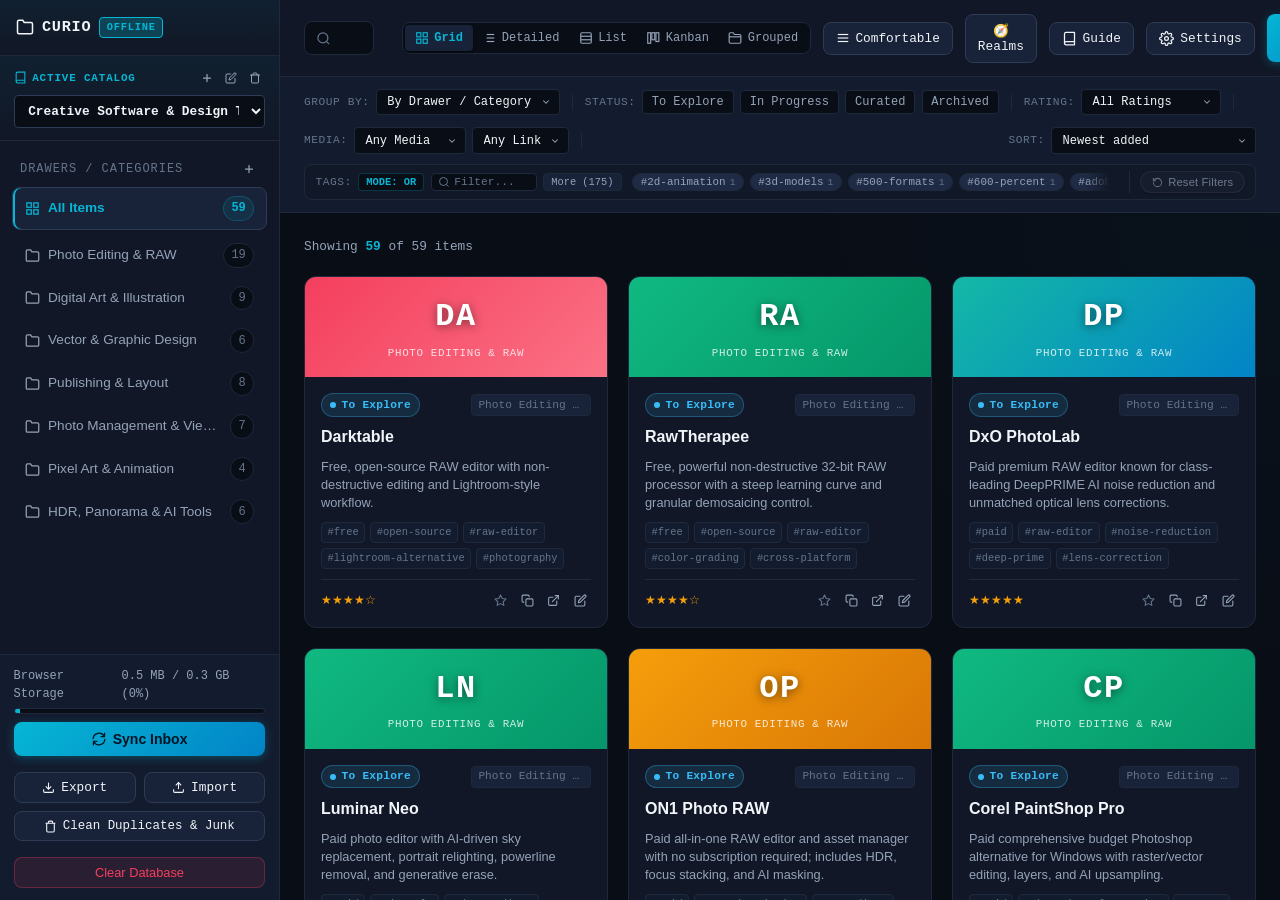
==== app.html @ 63f6210a "fix(theme): overhaul Steel-Blue Instrument theme to match Winamp Bento reference with authentic brus" ====
<!DOCTYPE html>
<html lang="en">
<head>
  <meta charset="UTF-8">
  <meta name="viewport" content="width=device-width, initial-scale=1.0">
  <title>CURIO // The Curator</title>
  <link rel="icon" type="image/svg+xml" href="logo.svg">
  <link rel="manifest" href="manifest.json">
  <meta name="theme-color" content="#06b6d4">
  <link rel="stylesheet" href="src/styles/token-bridge.css">
  <script>
    (function() {
      try {
        var t = localStorage.getItem("curio_active_theme");
        if (t && t !== "cyber") {
          document.documentElement.setAttribute("data-theme", t);
        }
        var d = localStorage.getItem("curio_view_density");
        if (d === "compact") {
          document.documentElement.setAttribute("data-density", "compact");
        }
      } catch(e) {}
    })();
  </script>
  <style>
    /* ==========================================================================
       CURIO ZERO-LAG HARDWARE-ACCELERATED SPLASH SCREEN (CRITICAL PRE-LOAD CSS)
       ========================================================================== */
    #curio-splash {
      position: fixed;
      inset: 0;
      z-index: 9999999;
      background-color: var(--bg-base, #090d16);
      color: var(--text-main, #f1f5f9);
      display: flex;
      flex-direction: column;
      align-items: center;
      justify-content: center;
      overflow: hidden;
      contain: strict;
      transform: translateZ(0);
      will-change: opacity, transform;
      opacity: 1;
      visibility: visible;
      transition: opacity 0.38s cubic-bezier(0.16, 1, 0.3, 1), visibility 0.38s cubic-bezier(0.16, 1, 0.3, 1);
      user-select: none;
      -webkit-user-select: none;
    }

    #curio-splash.curio-splash-leaving {
      opacity: 0;
      visibility: hidden;
      pointer-events: none;
    }

    #curio-splash.curio-splash-hidden {
      display: none !important;
    }

    .curio-splash-backdrop {
      position: absolute;
      inset: 0;
      background:
        radial-gradient(circle at 50% 45%, var(--accent-cyan-glow, rgba(6, 182, 212, 0.18)) 0%, transparent 68%),
        radial-gradient(circle at 50% 100%, rgba(14, 19, 34, 0.6) 0%, transparent 50%);
      pointer-events: none;
      transform: translateZ(0);
    }

    .curio-splash-backdrop::after {
      content: "";
      position: absolute;
      inset: 0;
      background-image: linear-gradient(rgba(255, 255, 255, 0.02) 1px, transparent 1px),
                        linear-gradient(90deg, rgba(255, 255, 255, 0.02) 1px, transparent 1px);
      background-size: 32px 32px;
      background-position: center center;
      opacity: 0.6;
    }

    .curio-splash-content {
      position: relative;
      z-index: 2;
      display: flex;
      flex-direction: column;
      align-items: center;
      justify-content: center;
      max-width: 380px;
      width: 90%;
      padding: 2rem 1.5rem;
      transform: translateZ(0) scale(1);
      will-change: transform, opacity;
      transition: transform 0.42s cubic-bezier(0.16, 1, 0.3, 1), opacity 0.35s cubic-bezier(0.16, 1, 0.3, 1);
    }

    #curio-splash.curio-splash-leaving .curio-splash-content {
      transform: translateZ(0) scale(1.05) translateY(-8px);
      opacity: 0;
    }

    .curio-splash-emblem-wrap {
      position: relative;
      width: 104px;
      height: 104px;
      margin-bottom: 1.5rem;
      display: flex;
      align-items: center;
      justify-content: center;
    }

    .curio-splash-halo {
      position: absolute;
      inset: -12px;
      border-radius: 50%;
      background: radial-gradient(circle, var(--accent-cyan-glow, rgba(6, 182, 212, 0.3)) 0%, transparent 70%);
      opacity: 0.8;
      transform: translateZ(0);
      animation: curioSplashHaloPulse 3s ease-in-out infinite alternate;
    }

    .curio-splash-rings {
      position: absolute;
      inset: -6px;
      border-radius: 50%;
      border: 1px dashed var(--accent-cyan, #06b6d4);
      opacity: 0.35;
      transform: translateZ(0);
      animation: curioSplashSpin 16s linear infinite;
    }

    .curio-splash-logo {
      position: relative;
      width: 92px;
      height: 92px;
      filter: drop-shadow(0 8px 24px rgba(0, 0, 0, 0.5));
      transform: translateZ(0);
      animation: curioSplashFloat 4s ease-in-out infinite alternate;
    }

    .curio-splash-svg {
      width: 100%;
      height: 100%;
      display: block;
    }

    .curio-splash-branding {
      text-align: center;
      margin-bottom: 1.5rem;
    }

    .curio-splash-title {
      font-family: var(--font-mono, monospace);
      font-size: 1.75rem;
      font-weight: 800;
      letter-spacing: 0.45em;
      margin-right: -0.45em;
      color: var(--text-main, #f8fafc);
      text-shadow: 0 0 20px var(--accent-cyan-glow, rgba(6, 182, 212, 0.4));
      line-height: 1.1;
      margin-bottom: 0.5rem;
    }

    .curio-splash-tagline {
      display: flex;
      align-items: center;
      justify-content: center;
      gap: 0.5rem;
      flex-wrap: wrap;
    }

    .curio-splash-pill {
      font-family: var(--font-mono, monospace);
      font-size: 0.65rem;
      font-weight: 700;
      letter-spacing: 0.08em;
      padding: 0.15rem 0.45rem;
      border-radius: 3px;
      background: rgba(6, 182, 212, 0.15);
      border: 1px solid var(--accent-cyan, #06b6d4);
      color: var(--accent-cyan, #06b6d4);
    }

    .curio-splash-sub {
      font-family: var(--font-sans, sans-serif);
      font-size: 0.72rem;
      font-weight: 500;
      letter-spacing: 0.12em;
      color: var(--text-muted, #94a3b8);
      text-transform: uppercase;
    }

    .curio-splash-progress-rail {
      width: 180px;
      height: 3px;
      background: rgba(255, 255, 255, 0.08);
      border-radius: 999px;
      overflow: hidden;
      position: relative;
      margin-bottom: 0.75rem;
    }

    .curio-splash-progress-bar {
      position: absolute;
      top: 0;
      bottom: 0;
      left: 0;
      width: 50%;
      background: linear-gradient(90deg, transparent, var(--accent-cyan, #06b6d4), #ffffff, var(--accent-cyan, #06b6d4), transparent);
      border-radius: 999px;
      transform: translateZ(0) translateX(-100%);
      animation: curioSplashProgress 1.4s cubic-bezier(0.45, 0, 0.55, 1) infinite;
    }

    .curio-splash-status {
      font-family: var(--font-mono, monospace);
      font-size: 0.68rem;
      font-weight: 600;
      letter-spacing: 0.15em;
      color: var(--text-dim, #64748b);
      text-transform: uppercase;
      min-height: 1rem;
    }

    @keyframes curioSplashProgress {
      0% { transform: translateZ(0) translateX(-100%); }
      100% { transform: translateZ(0) translateX(250%); }
    }

    @keyframes curioSplashSpin {
      0% { transform: translateZ(0) rotate(0deg); }
      100% { transform: translateZ(0) rotate(360deg); }
    }

    @keyframes curioSplashFloat {
      0% { transform: translateZ(0) translateY(0); }
      100% { transform: translateZ(0) translateY(-5px); }
    }

    @keyframes curioSplashHaloPulse {
      0% { transform: translateZ(0) scale(0.92); opacity: 0.45; }
      100% { transform: translateZ(0) scale(1.08); opacity: 0.85; }
    }

    @media (prefers-reduced-motion: reduce) {
      .curio-splash-halo,
      .curio-splash-rings,
      .curio-splash-logo,
      .curio-splash-progress-bar {
        animation: none !important;
      }
      #curio-splash {
        transition: opacity 0.15s ease !important;
      }
      #curio-splash.curio-splash-leaving .curio-splash-content {
        transform: none !important;
        transition: opacity 0.15s ease !important;
      }
    }

    
    /* ==========================================================================
       CURIO ZERO-LAG CRT QUANTUM GLITCH & SCANLINE THEME TRANSITION
       ========================================================================== */
    #curio-theme-transition {
      position: fixed;
      inset: 0;
      z-index: 9999990;
      pointer-events: none;
      contain: strict;
      transform: translateZ(0);
      opacity: 0;
      visibility: hidden;
      display: flex;
      align-items: center;
      justify-content: center;
      overflow: hidden;
      user-select: none;
      -webkit-user-select: none;
    }

    #curio-theme-transition.curio-crt-active {
      opacity: 1;
      visibility: visible;
      pointer-events: auto;
    }

    /* CRT Screen Vignette & Tube curvature shadow */
    .curio-crt-vignette {
      position: absolute;
      inset: 0;
      background: radial-gradient(circle at 50% 50%, rgba(10, 16, 28, 0.72) 0%, rgba(2, 4, 8, 0.96) 85%);
      box-shadow: inset 0 0 100px rgba(0, 0, 0, 0.9);
      pointer-events: none;
    }

    /* High-density retro scanlines */
    .curio-crt-scanlines {
      position: absolute;
      inset: 0;
      background: linear-gradient(
        rgba(18, 16, 16, 0) 50%, 
        rgba(0, 0, 0, 0.65) 50%
      );
      background-size: 100% 4px;
      opacity: 0.85;
      pointer-events: none;
      transform: translateZ(0);
    }

    /* Degauss flash beam */
    .curio-crt-flash {
      position: absolute;
      left: 0;
      right: 0;
      top: 50%;
      height: 2px;
      background: #ffffff;
      box-shadow: 0 0 20px 4px var(--accent-cyan, #06b6d4), 0 0 50px 10px rgba(255, 255, 255, 0.85);
      transform: translateY(-50%) scaleX(0);
      opacity: 0;
      pointer-events: none;
    }

    /* Horizontal chromatic glitch bar */
    .curio-crt-glitch-bar {
      position: absolute;
      left: 0;
      right: 0;
      height: 24px;
      background: linear-gradient(90deg, 
        transparent 0%, 
        rgba(6, 182, 212, 0.45) 20%, 
        rgba(244, 63, 94, 0.45) 50%, 
        rgba(255, 255, 255, 0.8) 70%, 
        transparent 100%
      );
      mix-blend-mode: screen;
      transform: translateY(-100px);
      opacity: 0;
      pointer-events: none;
    }

    /* Centered Micro HUD telemetry badge */
    .curio-crt-hud {
      position: relative;
      z-index: 5;
      display: flex;
      align-items: center;
      gap: 0.6rem;
      padding: 0.5rem 1rem;
      background: rgba(4, 7, 14, 0.9);
      border: 1px solid var(--accent-cyan, #06b6d4);
      box-shadow: 0 0 25px rgba(6, 182, 212, 0.35), inset 0 0 15px rgba(6, 182, 212, 0.15);
      border-radius: 4px;
      font-family: var(--font-mono, monospace);
      font-size: 0.72rem;
      letter-spacing: 0.16em;
      color: #ffffff;
      transform: translateZ(0) scale(0.9);
      opacity: 0;
      text-shadow: 0 0 8px var(--accent-cyan, #06b6d4);
      will-change: transform, opacity;
    }

    .curio-crt-sigil {
      color: var(--accent-cyan, #06b6d4);
      font-size: 0.85rem;
      animation: curioCrtSpin 1.2s linear infinite;
    }

    .curio-crt-status {
      color: var(--accent-cyan, #06b6d4);
      font-weight: 700;
    }

    .curio-crt-divider {
      color: rgba(255, 255, 255, 0.4);
    }

    .curio-crt-theme-name {
      color: #ffffff;
      font-weight: 800;
      text-transform: uppercase;
    }

    /* Phase 1: Snap Closed (0ms - 90ms) */
    #curio-theme-transition.curio-crt-enter {
      opacity: 1;
      visibility: visible;
      transition: opacity 0.06s ease-in;
    }

    #curio-theme-transition.curio-crt-enter .curio-crt-flash {
      animation: curioCrtFlashBurst 0.12s cubic-bezier(0.1, 0.9, 0.2, 1) forwards;
    }

    #curio-theme-transition.curio-crt-enter .curio-crt-glitch-bar {
      opacity: 1;
      animation: curioCrtGlitchSlice 0.18s linear forwards;
    }

    #curio-theme-transition.curio-crt-enter .curio-crt-hud {
      opacity: 1;
      transform: translateZ(0) scale(1);
      transition: transform 0.08s cubic-bezier(0.16, 1, 0.3, 1), opacity 0.08s ease;
    }

    /* Phase 3: Shutter Wipe Out (90ms - 280ms) */
    #curio-theme-transition.curio-crt-leave {
      opacity: 0;
      visibility: hidden;
      transition: opacity 0.18s cubic-bezier(0.4, 0, 0.2, 1);
    }

    #curio-theme-transition.curio-crt-leave .curio-crt-hud {
      opacity: 0;
      transform: translateZ(0) scale(1.06) translateY(-4px);
      transition: transform 0.16s ease-out, opacity 0.14s ease-out;
    }

    @keyframes curioCrtFlashBurst {
      0% { transform: translateY(-50%) scaleX(0); opacity: 1; height: 1px; }
      50% { transform: translateY(-50%) scaleX(1); opacity: 1; height: 6px; }
      100% { transform: translateY(-50%) scaleX(1); opacity: 0; height: 2px; }
    }

    @keyframes curioCrtGlitchSlice {
      0% { transform: translateY(-100px); opacity: 0.8; }
      35% { transform: translateY(30vh); opacity: 1; }
      70% { transform: translateY(65vh); opacity: 0.9; }
      100% { transform: translateY(105vh); opacity: 0; }
    }

    @keyframes curioCrtSpin {
      0% { transform: rotate(0deg); }
      100% { transform: rotate(360deg); }
    }

    @media (prefers-reduced-motion: reduce) {
      #curio-theme-transition {
        display: none !important;
      }
    }

    :root {
      --bg-base: #090d16;
      --bg-surface: #111726;
      --bg-surface-raised: #182238;
      --bg-surface-hover: #1f2b45;
      --bg-panel: #131c2e;
      --border-subtle: #1e293b;
      --border-medium: #2d3b55;
      --border-bright: #3b82f6;
      
      --text-main: #f1f5f9;
      --text-muted: #94a3b8;
      --text-dim: #64748b;
      
      --accent-cyan: #06b6d4;
      --accent-cyan-glow: rgba(6, 182, 212, 0.25);
      --accent-emerald: #10b981;
      --accent-amber: #f59e0b;
      --accent-rose: #f43f5e;
      --accent-indigo: #6366f1;
      --accent-purple: #a855f7;

      --status-explore: #38bdf8;
      --status-explore-bg: rgba(56, 189, 248, 0.12);
      --status-progress: #fbbf24;
      --status-progress-bg: rgba(251, 191, 36, 0.12);
      --status-curated: #34d399;
      --status-curated-bg: rgba(52, 211, 153, 0.12);
      --status-archived: #94a3b8;
      --status-archived-bg: rgba(148, 163, 184, 0.12);

      --radius-sm: 4px;
      --radius-md: 8px;
      --radius-lg: 12px;
      --radius-xl: 16px;
      --font-sans: -apple-system, BlinkMacSystemFont, "Segoe UI", Roboto, Oxygen, Ubuntu, Cantarell, "Open Sans", "Helvetica Neue", sans-serif;
      --font-mono: ui-monospace, SFMono-Regular, Menlo, Monaco, Consolas, "Liberation Mono", "Courier New", monospace;
      --shadow-lg: 0 10px 30px -5px rgba(0, 0, 0, 0.6), 0 0 1px 1px rgba(255, 255, 255, 0.05);
      --shadow-glow: 0 0 15px rgba(6, 182, 212, 0.35);
    }

    * {
      box-sizing: border-box;
      margin: 0;
      padding: 0;
    }

    body {
      font-family: var(--font-sans);
      background-color: var(--bg-base);
      color: var(--text-main);
      min-height: 100vh;
      display: flex;
      flex-direction: column;
      overflow-x: hidden;
      line-height: 1.5;
    }

    
    /* Catalog Switcher */
    .catalog-switcher-panel {
      padding: 0.75rem 0.85rem;
      background: linear-gradient(180deg, rgba(6, 182, 212, 0.06) 0%, transparent 100%);
      border-bottom: 1px solid var(--border-subtle);
      display: flex;
      flex-direction: column;
      gap: 0.45rem;
    }

    .catalog-switcher-label-row {
      display: flex;
      align-items: center;
      justify-content: space-between;
    }

    .switcher-title {
      font-family: var(--font-mono);
      font-size: 0.68rem;
      font-weight: 700;
      color: var(--accent-cyan);
      letter-spacing: 0.08em;
      text-transform: uppercase;
      display: flex;
      align-items: center;
      gap: 0.35rem;
    }

    .catalog-ctrl-btns {
      display: flex;
      align-items: center;
      gap: 0.25rem;
    }

    .catalog-select-dropdown {
      width: 100%;
      background: var(--bg-base);
      border: 1px solid var(--border-medium);
      border-radius: var(--radius-sm);
      color: var(--text-main);
      font-family: var(--font-mono);
      font-size: 0.8rem;
      font-weight: 600;
      padding: 0.45rem 0.6rem;
      outline: none;
      cursor: pointer;
      transition: all 0.15s;
    }

    .catalog-select-dropdown:focus {
      border-color: var(--accent-cyan);
      box-shadow: 0 0 8px var(--accent-cyan-glow);
    }

    /* Scrollbar */
    ::-webkit-scrollbar {
      width: 6px;
      height: 6px;
    }
    ::-webkit-scrollbar-track {
      background: var(--bg-base);
    }
    ::-webkit-scrollbar-thumb {
      background: var(--border-medium);
      border-radius: 3px;
    }
    ::-webkit-scrollbar-thumb:hover {
      background: var(--text-dim);
    }

    /* App Shell */
    .app-shell {
      display: flex;
      flex: 1;
      height: 100vh;
      overflow: hidden;
    }

    /* Sidebar */
    .sidebar {
      width: 280px;
      height: 100vh;
      max-height: 100vh;
      background: var(--bg-surface);
      border-right: 1px solid var(--border-subtle);
      display: flex;
      flex-direction: column;
      flex-shrink: 0;
      user-select: none;
      z-index: 20;
      overflow: hidden;
      transition: transform 0.25s ease;
    }

    .brand-header {
      padding: 1rem 1rem;
      display: flex;
      align-items: center;
      justify-content: space-between;
      border-bottom: 1px solid var(--border-subtle);
      background: linear-gradient(180deg, rgba(6, 182, 212, 0.06) 0%, transparent 100%);
      flex-shrink: 0;
    }

    .brand-title {
      font-family: var(--font-mono);
      font-size: 0.95rem;
      font-weight: 700;
      letter-spacing: 0.05em;
      color: var(--text-main);
      display: flex;
      align-items: center;
      gap: 0.5rem;
    }

    .brand-title .badge-tag {
      font-size: 0.65rem;
      background: var(--accent-cyan-glow);
      color: var(--accent-cyan);
      padding: 0.1rem 0.4rem;
      border-radius: var(--radius-sm);
      border: 1px solid var(--accent-cyan);
    }

    .drawers-section {
      flex: 1;
      min-height: 0;
      overflow-y: auto;
      overflow-x: hidden;
      padding: 0.75rem 0.75rem;
      display: flex;
      flex-direction: column;
      gap: 0.25rem;
    }

    .section-header {
      display: flex;
      align-items: center;
      justify-content: space-between;
      padding: 0.35rem 0.5rem 0.25rem;
      color: var(--text-dim);
      font-size: 0.75rem;
      font-family: var(--font-mono);
      text-transform: uppercase;
      letter-spacing: 0.08em;
      flex-shrink: 0;
    }

    .btn-icon-xs {
      background: none;
      border: none;
      color: var(--text-muted);
      cursor: pointer;
      padding: 0.25rem;
      border-radius: var(--radius-sm);
      display: flex;
      align-items: center;
      justify-content: center;
      transition: all 0.15s;
    }
    .btn-icon-xs:hover {
      color: var(--accent-cyan);
      background: var(--bg-surface-hover);
    }

    .drawer-item {
      display: flex;
      align-items: center;
      padding: 0.5rem 0.75rem;
      border-radius: var(--radius-md);
      cursor: pointer;
      color: var(--text-muted);
      font-size: 0.85rem;
      transition: all 0.15s ease;
      border: 1px solid transparent;
      gap: 0.5rem;
      min-width: 0;
      width: 100%;
      box-sizing: border-box;
    }

    .drawer-item:hover {
      background: var(--bg-surface-hover);
      color: var(--text-main);
    }

    .drawer-item.active {
      background: var(--bg-surface-raised);
      color: var(--accent-cyan);
      border-color: var(--border-medium);
      box-shadow: inset 2px 0 0 var(--accent-cyan);
      font-weight: 600;
    }

    .drawer-name-wrap {
      display: flex;
      align-items: center;
      gap: 0.5rem;
      flex: 1 1 0%;
      min-width: 0;
      overflow: hidden;
    }

    .drawer-name-wrap svg {
      flex: 0 0 15px !important;
      width: 15px !important;
      height: 15px !important;
      min-width: 15px !important;
      min-height: 15px !important;
      max-width: 15px !important;
      max-height: 15px !important;
      stroke: currentColor;
      display: inline-block;
      vertical-align: middle;
    }

    .drawer-name-wrap span {
      flex: 1 1 0%;
      min-width: 0;
      overflow: hidden;
      text-overflow: ellipsis;
      white-space: nowrap;
      display: block;
    }

    .drawer-actions {
      display: none;
      gap: 0.25rem;
      flex: 0 0 auto;
    }

    .drawer-item:hover .drawer-actions {
      display: flex;
    }

    .drawer-count {
      font-family: var(--font-mono);
      font-size: 0.75rem;
      background: var(--bg-base);
      color: var(--text-dim);
      padding: 0.15rem 0.45rem;
      border-radius: 9999px;
      border: 1px solid var(--border-subtle);
      flex: 0 0 auto;
    }

    .drawer-item.active .drawer-count {
      color: var(--accent-cyan);
      border-color: var(--accent-cyan-glow);
      background: rgba(6, 182, 212, 0.1);
    }

    /* Sidebar Footer / Storage Meter */
    .sidebar-footer {
      padding: 0.75rem 0.85rem;
      border-top: 1px solid var(--border-subtle);
      background: var(--bg-panel);
      display: flex;
      flex-direction: column;
      gap: 0.5rem;
      flex-shrink: 0;
      margin-top: auto;
    }

    .storage-meter {
      display: flex;
      flex-direction: column;
      gap: 0.35rem;
    }

    .storage-header {
      display: flex;
      justify-content: space-between;
      font-size: 0.75rem;
      font-family: var(--font-mono);
      color: var(--text-muted);
    }

    .storage-bar-bg {
      height: 6px;
      background: var(--bg-base);
      border-radius: 3px;
      overflow: hidden;
      border: 1px solid var(--border-subtle);
    }

    .storage-bar-fill {
      height: 100%;
      width: 0%;
      background: var(--accent-cyan);
      transition: width 0.3s ease, background-color 0.3s ease;
    }

    .storage-bar-fill.warn {
      background: var(--accent-amber);
    }
    .storage-bar-fill.danger {
      background: var(--accent-rose);
    }

    .sidebar-utils {
      display: grid;
      grid-template-columns: 1fr 1fr;
      gap: 0.5rem;
    }

    /* Main Container */
    .main-canvas {
      flex: 1;
      display: flex;
      flex-direction: column;
      height: 100vh;
      overflow: hidden;
      background: var(--bg-base);
    }

    /* Top Bar */
    .top-bar {
      padding: 0.85rem 1.5rem;
      background: var(--bg-surface);
      border-bottom: 1px solid var(--border-subtle);
      display: flex;
      align-items: center;
      justify-content: space-between;
      gap: 1rem;
      z-index: 10;
    }

    .top-left-tools {
      display: flex;
      align-items: center;
      gap: 1rem;
      flex: 1;
      max-width: 600px;
    }

    .mobile-menu-btn {
      display: none;
      background: none;
      border: 1px solid var(--border-medium);
      color: var(--text-main);
      padding: 0.4rem;
      border-radius: var(--radius-md);
      cursor: pointer;
    }

    .search-input-wrap {
      position: relative;
      flex: 1;
      display: flex;
      align-items: center;
    }

    .search-icon {
      position: absolute;
      left: 0.75rem;
      color: var(--text-dim);
      pointer-events: none;
    }

    .search-input {
      width: 100%;
      background: var(--bg-base);
      border: 1px solid var(--border-subtle);
      border-radius: var(--radius-md);
      padding: 0.5rem 2rem 0.5rem 2.25rem;
      color: var(--text-main);
      font-size: 0.875rem;
      outline: none;
      transition: all 0.15s ease;
    }

    .search-input:focus {
      border-color: var(--accent-cyan);
      box-shadow: 0 0 0 2px var(--accent-cyan-glow);
    }

    .search-clear-btn {
      position: absolute;
      right: 0.5rem;
      background: none;
      border: none;
      color: var(--text-dim);
      cursor: pointer;
      display: none;
      padding: 0.2rem;
    }

    .top-right-tools {
      display: flex;
      align-items: center;
      gap: 0.75rem;
    }

    .view-switcher {
      display: flex;
      background: var(--bg-base);
      border: 1px solid var(--border-subtle);
      border-radius: var(--radius-md);
      padding: 2px;
    }

    .view-btn {
      background: none;
      border: none;
      color: var(--text-muted);
      padding: 0.4rem 0.6rem;
      border-radius: var(--radius-sm);
      cursor: pointer;
      display: flex;
      align-items: center;
      gap: 0.35rem;
      font-size: 0.75rem;
      font-family: var(--font-mono);
      transition: all 0.15s;
    }

    .view-btn:hover {
      color: var(--text-main);
    }

    .view-btn.active {
      background: var(--bg-surface-raised);
      color: var(--accent-cyan);
      font-weight: 600;
      box-shadow: 0 1px 3px rgba(0, 0, 0, 0.4);
    }

    .btn-primary {
      background: linear-gradient(135deg, var(--accent-cyan), #0284c7);
      color: #021424;
      border: none;
      border-radius: var(--radius-md);
      padding: 0.5rem 1rem;
      font-size: 0.875rem;
      font-weight: 700;
      cursor: pointer;
      display: flex;
      align-items: center;
      gap: 0.5rem;
      transition: all 0.15s ease;
      box-shadow: 0 2px 10px rgba(6, 182, 212, 0.3);
    }

    .btn-primary:hover {
      filter: brightness(1.15);
      transform: translateY(-1px);
      box-shadow: 0 4px 14px rgba(6, 182, 212, 0.45);
    }

    .btn-secondary {
      background: var(--bg-surface-raised);
      border: 1px solid var(--border-medium);
      color: var(--text-main);
      border-radius: var(--radius-md);
      padding: 0.45rem 0.85rem;
      font-size: 0.8rem;
      font-family: var(--font-mono);
      cursor: pointer;
      display: inline-flex;
      align-items: center;
      justify-content: center;
      gap: 0.4rem;
      transition: all 0.15s;
    }

    .btn-secondary:hover {
      background: var(--bg-surface-hover);
      border-color: var(--accent-cyan);
      color: var(--accent-cyan);
    }

    .btn-danger {
      background: rgba(244, 63, 94, 0.1);
      border: 1px solid rgba(244, 63, 94, 0.3);
      color: var(--accent-rose);
      border-radius: var(--radius-md);
      padding: 0.45rem 0.85rem;
      font-size: 0.8rem;
      cursor: pointer;
      display: inline-flex;
      align-items: center;
      gap: 0.4rem;
      transition: all 0.15s;
    }
    .btn-danger:hover {
      background: rgba(244, 63, 94, 0.25);
      border-color: var(--accent-rose);
    }


    /* ========================================================
       SURGICAL FIX: Pluggable .btn-danger across all themes
       ======================================================== */
    [data-theme="win95"] .btn-danger {
      background: #c0c0c0 !important;
      color: #990000 !important;
      border-top: 2px solid #ffffff !important;
      border-left: 2px solid #ffffff !important;
      border-right: 2px solid #404040 !important;
      border-bottom: 2px solid #404040 !important;
      box-shadow: 1px 1px 0 #000000 !important;
      border-radius: 0 !important;
      font-family: Tahoma, 'MS Sans Serif', sans-serif !important;
      font-weight: bold !important;
    }
    [data-theme="win95"] .btn-danger:active {
      border-top: 2px solid #404040 !important;
      border-left: 2px solid #404040 !important;
      border-right: 2px solid #ffffff !important;
      border-bottom: 2px solid #ffffff !important;
      box-shadow: none !important;
    }

    [data-theme="crt-amber"] .btn-danger {
      background: #180808 !important;
      color: #ff5555 !important;
      border: 1px solid #ff5555 !important;
      border-radius: 0 !important;
      font-family: var(--font-mono) !important;
      text-shadow: 0 0 6px rgba(255, 85, 85, 0.6) !important;
    }

    [data-theme="macos9"] .btn-danger {
      background: linear-gradient(180deg, #f2f2f2 0%, #d8d8d8 50%, #c4c4c4 100%) !important;
      color: #aa0000 !important;
      border: 1px solid #000000 !important;
      border-radius: 9999px !important;
      box-shadow: 0 1px 0 #999999 !important;
      font-family: var(--font-sans) !important;
      font-weight: 600 !important;
    }
    [data-theme="macos9"] .btn-danger:active {
      background: #aa0000 !important;
      color: #ffffff !important;
    }

    [data-theme="card-catalog"] .btn-danger {
      background: #faece8 !important;
      color: #9c271d !important;
      border: 1px solid #9c271d !important;
      border-radius: 3px !important;
      font-family: var(--font-mono) !important;
      font-weight: 600 !important;
    }

    [data-theme="aero"] .btn-danger {
      background: linear-gradient(180deg, rgba(239, 68, 68, 0.4) 0%, rgba(185, 28, 28, 0.7) 50%, rgba(153, 27, 27, 0.85) 100%) !important;
      color: #ffffff !important;
      border: 1px solid rgba(254, 202, 202, 0.5) !important;
      border-radius: 9999px !important;
      box-shadow: inset 0 1px 1px rgba(255, 255, 255, 0.8), 0 2px 8px rgba(239, 68, 68, 0.4) !important;
      font-weight: 600 !important;
    }

    [data-theme="palm"] .btn-danger {
      background: #fdfdfa !important;
      color: #000000 !important;
      border: 2px solid #000000 !important;
      border-radius: 3px !important;
      font-family: var(--font-sans) !important;
      font-weight: bold !important;
    }

    [data-theme="amiga"] .btn-danger {
      background: #ff4444 !important;
      color: #ffffff !important;
      border: 2px solid #000000 !important;
      box-shadow: inset 1px 1px 0 #ffffff, inset -1px -1px 0 #000000 !important;
      border-radius: 0 !important;
      font-family: var(--font-sans) !important;
      font-weight: bold !important;
    }

    [data-theme="winxp"] .btn-danger {
      background: linear-gradient(180deg, #f7dcd6 0%, #e6a89c 50%, #c95742 100%) !important;
      color: #ffffff !important;
      border: 1px solid #8f2918 !important;
      border-radius: 3px !important;
      font-family: var(--font-sans) !important;
      font-weight: 700 !important;
      text-shadow: 0 1px 1px rgba(0, 0, 0, 0.5) !important;
      box-shadow: inset 0 1px 0 rgba(255, 255, 255, 0.5), 0 1px 2px rgba(0, 0, 0, 0.2) !important;
    }

    [data-theme="corkboard"] .btn-danger {
      background: #ffebee !important;
      color: #c62828 !important;
      border: 1px dashed #c62828 !important;
      border-radius: 4px !important;
      font-weight: 700 !important;
    }

    [data-theme="vaporwave"] .btn-danger {
      background: linear-gradient(135deg, rgba(255, 75, 130, 0.3), rgba(180, 20, 80, 0.6)) !important;
      color: #ffd6e0 !important;
      border: 1px solid #ff4b82 !important;
      box-shadow: 0 0 12px rgba(255, 75, 130, 0.4) !important;
    }

    [data-theme="blueprint"] .btn-danger {
      background: rgba(239, 68, 68, 0.15) !important;
      color: #fca5a5 !important;
      border: 1px dashed #ef4444 !important;
      border-radius: 2px !important;
      font-family: monospace !important;
    }

    [data-theme="jarvis"] .btn-danger {
      background: rgba(255, 40, 40, 0.15) !important;
      color: #ff4d4d !important;
      border: 1px solid #ff3333 !important;
      box-shadow: 0 0 12px rgba(255, 40, 40, 0.4) !important;
      font-family: monospace !important;
    }


    /* ========================================================
       SURGICAL FIX: Theme contrast & badge fixes
       ======================================================== */
    [data-theme="win95"] .drawer-count {
      background: #c0c0c0 !important;
      color: #000000 !important;
      border: 1px solid #808080 !important;
      box-shadow: inset 1px 1px 0 #ffffff, inset -1px -1px 0 #dfdfdf !important;
      font-weight: bold !important;
      border-radius: 2px !important;
    }
    [data-theme="win95"] .drawer-item.active .drawer-count {
      background: #000080 !important;
      color: #ffffff !important;
      border: 1px solid #ffffff !important;
      box-shadow: none !important;
    }
    [data-theme="win95"] .results-count {
      color: #ffffff !important;
      text-shadow: 1px 1px 2px rgba(0, 0, 0, 0.8) !important;
      font-weight: 600 !important;
    }
    [data-theme="win95"] .results-count strong {
      color: #ffff00 !important;
    }

    [data-theme="macos9"] .drawer-count {
      background: #ffffff !important;
      color: #000000 !important;
      border: 1px solid #000000 !important;
      font-weight: bold !important;
      border-radius: 9999px !important;
    }
    [data-theme="macos9"] .drawer-item.active .drawer-count {
      background: #ffffff !important;
      color: #0000ee !important;
      border: 1px solid #ffffff !important;
    }

    [data-theme="winxp"] .results-count {
      color: #ffffff !important;
      text-shadow: 0 1px 2px rgba(0, 34, 102, 0.8) !important;
      font-weight: 600 !important;
    }
    [data-theme="winxp"] .results-count strong {
      color: #ffffff !important;
      text-decoration: underline !important;
    }
    [data-theme="winxp"] .section-header span {
      color: #ffffff !important;
      text-shadow: 0 1px 1px rgba(0, 34, 102, 0.6) !important;
      font-weight: 700 !important;
    }
    [data-theme="winxp"] .top-bar .search-box-container {
      background: #ffffff !important;
      border: 1px solid #002266 !important;
    }
    [data-theme="winxp"] .top-bar .search-input {
      color: #000000 !important;
    }
    [data-theme="winxp"] .top-bar .search-input::placeholder {
      color: #666666 !important;
    }

    [data-theme="card-catalog"] .results-count {
      color: #3b2c21 !important;
      font-weight: 600 !important;
    }
    [data-theme="card-catalog"] .results-count strong {
      color: #8c4322 !important;
    }
    [data-theme="card-catalog"] .storage-header,
    [data-theme="card-catalog"] #storage-text {
      color: #ede2d3 !important;
    }

    /* Filter Panel */
    .filter-panel {
      background: var(--bg-panel);
      border-bottom: 1px solid var(--border-subtle);
      padding: 0.75rem 1.5rem;
      display: flex;
      flex-direction: column;
      gap: 0.65rem;
    }

    .filter-row {
      display: flex;
      align-items: center;
      flex-wrap: wrap;
      gap: 0.75rem;
    }

    .filter-group {
      display: flex;
      align-items: center;
      gap: 0.4rem;
    }

    .filter-label {
      font-size: 0.7rem;
      font-family: var(--font-mono);
      text-transform: uppercase;
      letter-spacing: 0.05em;
      color: var(--text-dim);
    }

    .pill-toggle {
      background: var(--bg-base);
      border: 1px solid var(--border-subtle);
      border-radius: var(--radius-sm);
      color: var(--text-muted);
      font-size: 0.75rem;
      font-family: var(--font-mono);
      padding: 0.25rem 0.55rem;
      cursor: pointer;
      transition: all 0.15s;
      user-select: none;
    }

    .pill-toggle:hover {
      border-color: var(--border-medium);
      color: var(--text-main);
    }

    .pill-toggle.active {
      background: var(--bg-surface-raised);
      border-color: var(--accent-cyan);
      color: var(--accent-cyan);
      font-weight: 600;
    }

    .pill-toggle.status-explore.active { border-color: var(--status-explore); color: var(--status-explore); background: var(--status-explore-bg); }
    .pill-toggle.status-progress.active { border-color: var(--status-progress); color: var(--status-progress); background: var(--status-progress-bg); }
    .pill-toggle.status-curated.active { border-color: var(--status-curated); color: var(--status-curated); background: var(--status-curated-bg); }
    .pill-toggle.status-archived.active { border-color: var(--status-archived); color: var(--status-archived); background: var(--status-archived-bg); }

    .select-custom {
      background-color: var(--bg-base);
      border: 1px solid var(--border-subtle);
      border-radius: var(--radius-sm);
      color: var(--text-main);
      font-size: 0.75rem;
      font-family: var(--font-mono);
      padding: 0.32rem 1.65rem 0.32rem 0.65rem;
      outline: none;
      cursor: pointer;
      appearance: none;
      -webkit-appearance: none;
      background-image: url("data:image/svg+xml,%3Csvg xmlns='http://www.w3.org/2000/svg' width='10' height='10' viewBox='0 0 24 24' fill='none' stroke='%2394a3b8' stroke-width='2.5' stroke-linecap='round' stroke-linejoin='round'%3E%3Cpolyline points='6 9 12 15 18 9'%3E%3C/polyline%3E%3C/svg%3E");
      background-repeat: no-repeat;
      background-position: right 0.5rem center;
      transition: border-color 0.15s ease, box-shadow 0.15s ease;
    }

    .select-custom:focus {
      border-color: var(--accent-cyan);
      box-shadow: 0 0 0 2px var(--accent-cyan-glow);
    }

    .filter-divider {
      height: 16px;
      width: 1px;
      background: var(--border-subtle);
    }

    .tag-filter-bar {
      display: flex;
      align-items: center;
      gap: 0.65rem;
      background: rgba(17, 23, 38, 0.7);
      border: 1px solid var(--border-subtle);
      border-radius: var(--radius-md);
      padding: 0.35rem 0.65rem;
      width: 100%;
      box-sizing: border-box;
    }

    .tag-filter-controls {
      display: flex;
      align-items: center;
      gap: 0.4rem;
      flex-shrink: 0;
    }

    .tag-mode-btn {
      font-size: 0.65rem;
      font-family: var(--font-mono);
      background: var(--bg-base);
      color: var(--accent-cyan);
      border: 1px solid var(--accent-cyan-glow);
      padding: 0.15rem 0.45rem;
      border-radius: var(--radius-sm);
      cursor: pointer;
      font-weight: 700;
      transition: all 0.15s;
    }
    .tag-mode-btn:hover {
      background: var(--accent-cyan-glow);
    }

    .tag-search-box {
      display: flex;
      align-items: center;
      background: var(--bg-base);
      border: 1px solid var(--border-subtle);
      border-radius: var(--radius-sm);
      padding: 0.15rem 0.4rem;
      gap: 0.25rem;
    }
    .tag-search-box svg {
      color: var(--text-dim);
      flex-shrink: 0;
    }
    .tag-search-input {
      background: transparent;
      border: none;
      outline: none;
      color: var(--text-main);
      font-size: 0.7rem;
      font-family: var(--font-mono);
      width: 75px;
      transition: width 0.2s ease;
    }
    .tag-search-input:focus {
      width: 110px;
    }
    .tag-search-input::placeholder {
      color: var(--text-dim);
    }

    .tag-expand-btn {
      font-size: 0.65rem;
      font-family: var(--font-mono);
      background: var(--bg-surface-raised);
      color: var(--text-muted);
      border: 1px solid var(--border-subtle);
      padding: 0.15rem 0.45rem;
      border-radius: var(--radius-sm);
      cursor: pointer;
      transition: all 0.15s;
      white-space: nowrap;
    }
    .tag-expand-btn:hover {
      color: var(--text-main);
      border-color: var(--border-medium);
    }
    .tag-expand-btn.active {
      background: rgba(6, 182, 212, 0.15);
      border-color: var(--accent-cyan);
      color: var(--accent-cyan);
    }

    .tag-cloud-wrapper {
      flex: 1;
      min-width: 0;
      position: relative;
      overflow: hidden;
      mask-image: linear-gradient(to right, black calc(100% - 24px), transparent 100%);
      -webkit-mask-image: linear-gradient(to right, black calc(100% - 24px), transparent 100%);
    }

    .tag-cloud-container {
      display: flex;
      align-items: center;
      flex-wrap: nowrap;
      overflow-x: auto;
      overflow-y: hidden;
      gap: 0.35rem;
      padding: 2px 8px 2px 0;
      scrollbar-width: thin;
      max-height: 30px;
      transition: max-height 0.2s ease;
    }

    .tag-cloud-container.expanded {
      flex-wrap: wrap;
      max-height: 120px;
      overflow-y: auto;
      overflow-x: hidden;
      padding-right: 4px;
    }

    .tag-pill {
      font-size: 0.68rem;
      font-family: var(--font-mono);
      background: var(--bg-surface-hover);
      color: var(--text-muted);
      border: 1px solid var(--border-subtle);
      padding: 0.15rem 0.48rem;
      border-radius: 9999px;
      cursor: pointer;
      transition: all 0.15s;
      white-space: nowrap;
      flex-shrink: 0;
      display: inline-flex;
      align-items: center;
      gap: 0.25rem;
    }

    .tag-pill:hover {
      color: var(--text-main);
      border-color: var(--border-medium);
    }

    .tag-pill.active {
      background: rgba(168, 85, 247, 0.18);
      border-color: var(--accent-purple);
      color: #c084fc;
      font-weight: 600;
    }

    .tag-pill-count {
      font-size: 0.6rem;
      opacity: 0.6;
    }

    .tag-filter-actions {
      flex-shrink: 0;
      display: flex;
      align-items: center;
      margin-left: 0.5rem;
      padding-left: 0.65rem;
      border-left: 1px solid var(--border-subtle);
    }

    .clear-filters-btn {
      font-size: 0.7rem;
      font-family: var(--font-sans);
      font-weight: 500;
      letter-spacing: 0.015em;
      color: var(--text-muted);
      background: rgba(255, 255, 255, 0.035);
      border: 1px solid rgba(255, 255, 255, 0.08);
      border-radius: 9999px;
      padding: 0.22rem 0.65rem;
      cursor: pointer;
      display: inline-flex;
      align-items: center;
      gap: 0.35rem;
      text-decoration: none;
      white-space: nowrap;
      transition: all 0.2s cubic-bezier(0.16, 1, 0.3, 1);
      box-shadow: 0 1px 2px rgba(0, 0, 0, 0.2);
      opacity: 0.7;
      user-select: none;
    }

    .clear-filters-btn svg {
      flex-shrink: 0;
      transition: transform 0.3s cubic-bezier(0.34, 1.56, 0.64, 1);
      opacity: 0.85;
    }

    .clear-filters-btn:hover {
      background: rgba(255, 255, 255, 0.075);
      border-color: rgba(255, 255, 255, 0.2);
      color: var(--text-main);
      opacity: 1;
      transform: translateY(-1px);
      box-shadow: 0 2px 8px rgba(0, 0, 0, 0.3);
    }

    .clear-filters-btn:hover svg {
      transform: rotate(-45deg);
      opacity: 1;
    }

    .clear-filters-btn:active {
      transform: translateY(0);
    }

    /* Active state when one or more filters are active */
    .clear-filters-btn.has-filters {
      opacity: 1;
      color: #fda4af;
      background: linear-gradient(135deg, rgba(244, 63, 94, 0.16), rgba(225, 29, 72, 0.1));
      border: 1px solid rgba(244, 63, 94, 0.42);
      box-shadow: 0 0 14px rgba(244, 63, 94, 0.22), inset 0 1px 0 rgba(255, 255, 255, 0.1);
      font-weight: 600;
    }

    .clear-filters-btn.has-filters svg {
      opacity: 1;
      stroke: #fda4af;
    }

    .clear-filters-btn.has-filters:hover {
      background: linear-gradient(135deg, rgba(244, 63, 94, 0.26), rgba(225, 29, 72, 0.18));
      border-color: rgba(244, 63, 94, 0.7);
      color: #ffffff;
      box-shadow: 0 0 18px rgba(244, 63, 94, 0.38), 0 2px 8px rgba(0, 0, 0, 0.4);
      transform: translateY(-1px);
    }

    .clear-filters-btn.has-filters:hover svg {
      transform: rotate(-180deg);
      stroke: #ffffff;
    }

    .clear-badge-pill {
      background: rgba(244, 63, 94, 0.35);
      color: #ffffff;
      font-size: 0.6rem;
      font-family: var(--font-mono);
      font-weight: 700;
      padding: 0.05rem 0.38rem;
      border-radius: 9999px;
      margin-left: 0.1rem;
      box-shadow: 0 0 6px rgba(244, 63, 94, 0.3);
    }

    .filter-summary-clear-btn {
      background: rgba(244, 63, 94, 0.1);
      border: 1px solid rgba(244, 63, 94, 0.25);
      color: var(--accent-rose);
      font-size: 0.7rem;
      font-family: var(--font-mono);
      font-weight: 600;
      padding: 0.15rem 0.5rem;
      border-radius: var(--radius-sm);
      cursor: pointer;
      margin-left: 0.5rem;
      display: inline-flex;
      align-items: center;
      gap: 0.25rem;
      transition: all 0.15s ease;
    }

    .filter-summary-clear-btn:hover {
      background: rgba(244, 63, 94, 0.25);
      color: #ffffff;
      border-color: var(--accent-rose);
    }

    /* Content Area */
    .content-viewport {
      flex: 1;
      overflow-y: auto;
      padding: 1.5rem;
      background: radial-gradient(circle at top right, rgba(6, 182, 212, 0.03), transparent 40%);
    }

    .results-meta {
      display: flex;
      align-items: center;
      justify-content: space-between;
      margin-bottom: 1.25rem;
      font-size: 0.8rem;
      font-family: var(--font-mono);
      color: var(--text-dim);
    }

    .results-count {
      color: var(--text-muted);
    }
    .results-count strong {
      color: var(--accent-cyan);
    }

    /* Grid View */
    .catalog-grid {
      display: grid;
      grid-template-columns: repeat(auto-fill, minmax(280px, 1fr));
      gap: 1.25rem;
    }

    .item-card {
      background: var(--bg-surface);
      border: 1px solid var(--border-subtle);
      border-radius: var(--radius-lg);
      overflow: hidden;
      display: flex;
      flex-direction: column;
      transition: transform 0.15s ease, border-color 0.15s ease, box-shadow 0.15s ease;
      position: relative;
    }

    .item-card:hover {
      transform: translateY(-2px);
      border-color: var(--border-medium);
      box-shadow: var(--shadow-lg);
    }

    .item-card-media {
      height: 160px;
      background: var(--bg-panel);
      position: relative;
      overflow: hidden;
      display: flex;
      align-items: center;
      justify-content: center;
      cursor: pointer;
      border-bottom: 1px solid var(--border-subtle);
    }

    .item-card-media img {
      width: 100%;
      height: 100%;
      object-fit: cover;
      transition: transform 0.3s ease;
    }

    .item-card:hover .item-card-media img {
      transform: scale(1.03);
    }

    .media-placeholder {
      display: flex;
      flex-direction: column;
      align-items: center;
      justify-content: center;
      gap: 0.5rem;
      color: var(--text-dim);
      font-size: 0.75rem;
      font-family: var(--font-mono);
    }

    .gallery-badge {
      position: absolute;
      bottom: 0.5rem;
      right: 0.5rem;
      background: rgba(15, 23, 42, 0.85);
      backdrop-filter: blur(4px);
      border: 1px solid var(--border-subtle);
      color: var(--text-main);
      font-size: 0.7rem;
      font-family: var(--font-mono);
      padding: 0.2rem 0.5rem;
      border-radius: 9999px;
      display: flex;
      align-items: center;
      gap: 0.3rem;
    }

    .logo-inset {
      position: absolute;
      top: 0.5rem;
      left: 0.5rem;
      width: 38px;
      height: 38px;
      border-radius: var(--radius-md);
      background: var(--bg-surface-raised);
      border: 1px solid var(--border-medium);
      overflow: hidden;
      display: flex;
      align-items: center;
      justify-content: center;
      box-shadow: 0 2px 8px rgba(0,0,0,0.5);
    }

    .logo-inset img {
      width: 100%;
      height: 100%;
      object-fit: cover;
    }

    .card-body {
      padding: 1rem;
      display: flex;
      flex-direction: column;
      flex: 1;
      gap: 0.65rem;
    }

    .card-meta-row {
      display: flex;
      align-items: center;
      justify-content: space-between;
      gap: 0.5rem;
      min-width: 0;
      overflow: hidden;
    }

    .status-badge {
      font-size: 0.7rem;
      font-family: var(--font-mono);
      padding: 0.15rem 0.5rem;
      border-radius: 9999px;
      font-weight: 600;
      letter-spacing: 0.02em;
      white-space: nowrap !important;
      flex-shrink: 0 !important;
    }
    .status-badge.explore { background: var(--status-explore-bg); color: var(--status-explore); border: 1px solid rgba(56, 189, 248, 0.3); }
    .status-badge.progress { background: var(--status-progress-bg); color: var(--status-progress); border: 1px solid rgba(251, 191, 36, 0.3); }
    .status-badge.curated { background: var(--status-curated-bg); color: var(--status-curated); border: 1px solid rgba(52, 211, 153, 0.3); }
    .status-badge.archived { background: var(--status-archived-bg); color: var(--status-archived); border: 1px solid rgba(148, 163, 184, 0.3); }

    .drawer-chip {
      font-size: 0.7rem;
      font-family: var(--font-mono);
      color: var(--text-dim);
      background: var(--bg-surface-raised);
      padding: 0.1rem 0.4rem;
      border-radius: var(--radius-sm);
      border: 1px solid var(--border-subtle);
      max-width: 120px;
      overflow: hidden;
      text-overflow: ellipsis;
      white-space: nowrap;
    }

    .card-title {
      font-size: 1rem;
      font-weight: 600;
      color: var(--text-main);
      line-height: 1.3;
      display: -webkit-box;
      -webkit-line-clamp: 2;
      -webkit-box-orient: vertical;
      overflow: hidden;
    }

    .card-notes {
      font-size: 0.8rem;
      color: var(--text-muted);
      line-height: 1.4;
      display: -webkit-box;
      -webkit-line-clamp: 3;
      -webkit-box-orient: vertical;
      overflow: hidden;
      flex: 1;
    }

    .card-tags {
      display: flex;
      flex-wrap: wrap;
      gap: 0.3rem;
    }

    .card-tag {
      font-size: 0.65rem;
      font-family: var(--font-mono);
      color: var(--text-dim);
      background: var(--bg-panel);
      padding: 0.1rem 0.35rem;
      border-radius: var(--radius-sm);
      border: 1px solid var(--border-subtle);
    }

    .card-footer {
      display: flex;
      align-items: center;
      justify-content: space-between;
      padding-top: 0.6rem;
      border-top: 1px solid var(--border-subtle);
      font-size: 0.75rem;
    }

    .stars-display {
      display: flex;
      gap: 2px;
      color: var(--accent-amber);
    }

    .card-actions-quick {
      display: flex;
      align-items: center;
      gap: 0.35rem;
    }

    /* Detailed View */
    .catalog-detailed {
      display: flex;
      flex-direction: column;
      gap: 1.25rem;
    }

    .detail-card {
      background: var(--bg-surface);
      border: 1px solid var(--border-subtle);
      border-radius: var(--radius-lg);
      padding: 1.25rem;
      display: flex;
      gap: 1.5rem;
      position: relative;
    }

    .detail-card:hover {
      border-color: var(--border-medium);
      box-shadow: var(--shadow-lg);
    }

    .detail-media-column {
      width: 220px;
      flex-shrink: 0;
      display: flex;
      flex-direction: column;
      gap: 0.75rem;
    }

    .detail-hero-img {
      width: 100%;
      height: 140px;
      border-radius: var(--radius-md);
      background: var(--bg-panel);
      overflow: hidden;
      border: 1px solid var(--border-subtle);
      cursor: pointer;
    }
    .detail-hero-img img {
      width: 100%;
      height: 100%;
      object-fit: cover;
    }

    .detail-gallery-row {
      display: grid;
      grid-template-columns: repeat(4, 1fr);
      gap: 0.35rem;
    }

    .detail-thumb {
      height: 42px;
      border-radius: var(--radius-sm);
      overflow: hidden;
      border: 1px solid var(--border-subtle);
      cursor: pointer;
    }
    .detail-thumb img {
      width: 100%;
      height: 100%;
      object-fit: cover;
    }

    .detail-content-column {
      flex: 1;
      display: flex;
      flex-direction: column;
      gap: 0.75rem;
    }

    .detail-header {
      display: flex;
      align-items: flex-start;
      justify-content: space-between;
      gap: 1rem;
    }

    .detail-title-wrap {
      display: flex;
      align-items: center;
      gap: 0.75rem;
    }

    .detail-logo {
      width: 44px;
      height: 44px;
      border-radius: var(--radius-md);
      background: var(--bg-surface-raised);
      border: 1px solid var(--border-medium);
      overflow: hidden;
      flex-shrink: 0;
    }
    .detail-logo img {
      width: 100%;
      height: 100%;
      object-fit: cover;
    }

    .detail-notes {
      font-size: 0.875rem;
      color: var(--text-muted);
      line-height: 1.6;
      white-space: pre-wrap;
      background: var(--bg-panel);
      padding: 0.75rem 1rem;
      border-radius: var(--radius-md);
      border: 1px solid var(--border-subtle);
    }

    .detail-footer-meta {
      display: flex;
      align-items: center;
      justify-content: space-between;
      margin-top: auto;
      font-size: 0.75rem;
      font-family: var(--font-mono);
      color: var(--text-dim);
    }

    /* List / Table View */
    .catalog-table-wrap {
      background: var(--bg-surface);
      border: 1px solid var(--border-subtle);
      border-radius: var(--radius-lg);
      overflow: hidden;
    }

    .catalog-table {
      width: 100%;
      border-collapse: collapse;
      font-size: 0.85rem;
      text-align: left;
    }

    .catalog-table th {
      background: var(--bg-panel);
      padding: 0.75rem 1rem;
      font-family: var(--font-mono);
      font-size: 0.75rem;
      text-transform: uppercase;
      letter-spacing: 0.05em;
      color: var(--text-dim);
      border-bottom: 1px solid var(--border-subtle);
    }

    .catalog-table td {
      padding: 0.75rem 1rem;
      border-bottom: 1px solid var(--border-subtle);
      color: var(--text-muted);
      vertical-align: middle;
    }

    .catalog-table tr:hover td {
      background: var(--bg-surface-hover);
      color: var(--text-main);
    }

    .table-title-cell {
      display: flex;
      align-items: center;
      gap: 0.75rem;
      font-weight: 600;
      color: var(--text-main);
    }

    .table-mini-logo {
      width: 28px;
      height: 28px;
      border-radius: var(--radius-sm);
      background: var(--bg-surface-raised);
      border: 1px solid var(--border-subtle);
      overflow: hidden;
      flex-shrink: 0;
    }
    .table-mini-logo img {
      width: 100%;
      height: 100%;
      object-fit: cover;
    }

    /* Kanban View */
    .catalog-kanban {
      display: grid;
      grid-template-columns: repeat(4, 1fr);
      gap: 1rem;
      align-items: stretch;
      height: calc(100vh - 175px);
      min-height: 450px;
    }

    .kanban-col {
      background: var(--bg-surface);
      border: 1px solid var(--border-subtle);
      border-radius: var(--radius-lg);
      display: flex;
      flex-direction: column;
      height: 100%;
      min-height: 0;
      overflow: hidden;
    }

    .kanban-col-header {
      padding: 0.75rem 1rem;
      border-bottom: 1px solid var(--border-subtle);
      display: flex;
      align-items: center;
      justify-content: space-between;
      font-family: var(--font-mono);
      font-size: 0.8rem;
      font-weight: 700;
      flex-shrink: 0;
      background: var(--bg-surface-raised);
    }

    .kanban-cards-wrap {
      padding: 0.75rem;
      overflow-y: auto;
      display: flex;
      flex-direction: column;
      gap: 0.75rem;
      flex: 1;
      min-height: 0;
    }

    .kanban-cards-wrap .item-card {
      flex-shrink: 0;
      min-height: fit-content;
      background: var(--bg-panel);
    }

    /* Modals */
    .modal-backdrop {
      position: fixed;
      inset: 0;
      background: rgba(4, 8, 16, 0.85);
      backdrop-filter: blur(8px);
      z-index: 100;
      display: flex;
      align-items: center;
      justify-content: center;
      padding: 1.5rem;
      opacity: 0;
      pointer-events: none;
      transition: opacity 0.2s ease;
    }

    .modal-backdrop.open {
      opacity: 1;
      pointer-events: auto;
    }

    .modal-window {
      background: var(--bg-surface);
      border: 1px solid var(--border-medium);
      border-radius: var(--radius-xl);
      width: 100%;
      max-width: 680px;
      max-height: 90vh;
      overflow-y: auto;
      box-shadow: 0 25px 50px -12px rgba(0, 0, 0, 0.8), var(--shadow-glow);
      display: flex;
      flex-direction: column;
      transform: scale(0.96);
      transition: transform 0.2s ease;
    }

    .modal-backdrop.open .modal-window {
      transform: scale(1);
    }

    .modal-header {
      padding: 1.25rem 1.5rem;
      border-bottom: 1px solid var(--border-subtle);
      display: flex;
      align-items: center;
      justify-content: space-between;
      background: linear-gradient(180deg, rgba(6, 182, 212, 0.05) 0%, transparent 100%);
    }

    .modal-title {
      font-family: var(--font-mono);
      font-size: 1.1rem;
      color: var(--text-main);
      display: flex;
      align-items: center;
      gap: 0.5rem;
    }

    .modal-body {
      padding: 1.5rem;
      display: flex;
      flex-direction: column;
      gap: 1.25rem;
    }

    .form-group {
      display: flex;
      flex-direction: column;
      gap: 0.4rem;
    }

    .form-row {
      display: grid;
      grid-template-columns: 1fr 1fr;
      gap: 1rem;
    }

    .form-label {
      font-size: 0.75rem;
      font-family: var(--font-mono);
      text-transform: uppercase;
      letter-spacing: 0.05em;
      color: var(--text-muted);
      display: flex;
      justify-content: space-between;
    }

    .form-input, .form-textarea, .form-select {
      background: var(--bg-base);
      border: 1px solid var(--border-subtle);
      border-radius: var(--radius-md);
      padding: 0.65rem 0.85rem;
      color: var(--text-main);
      font-size: 0.9rem;
      outline: none;
      font-family: var(--font-sans);
      transition: border-color 0.15s;
    }

    .form-textarea {
      min-height: 90px;
      resize: vertical;
    }

    .form-input:focus, .form-textarea:focus, .form-select:focus {
      border-color: var(--accent-cyan);
      box-shadow: 0 0 0 2px var(--accent-cyan-glow);
    }

    /* Star Rating Widget */
    .star-rating-input {
      display: flex;
      align-items: center;
      gap: 0.35rem;
      cursor: pointer;
    }

    .star-icon-btn {
      background: none;
      border: none;
      color: var(--text-dim);
      font-size: 1.25rem;
      cursor: pointer;
      transition: color 0.1s, transform 0.1s;
    }
    .star-icon-btn.filled {
      color: var(--accent-amber);
    }
    .star-icon-btn:hover {
      transform: scale(1.15);
    }

    /* Image Dropzones */
    .uploader-grid {
      display: grid;
      grid-template-columns: 140px 1fr;
      gap: 1rem;
    }

    .dropzone-box {
      border: 2px dashed var(--border-medium);
      border-radius: var(--radius-md);
      background: var(--bg-base);
      padding: 0.75rem;
      display: flex;
      flex-direction: column;
      align-items: center;
      justify-content: center;
      text-align: center;
      cursor: pointer;
      position: relative;
      transition: all 0.15s;
      min-height: 120px;
    }

    .dropzone-box:hover, .dropzone-box.dragover {
      border-color: var(--accent-cyan);
      background: rgba(6, 182, 212, 0.05);
    }

    .dropzone-preview {
      width: 100%;
      height: 100%;
      position: absolute;
      inset: 0;
      border-radius: calc(var(--radius-md) - 2px);
      object-fit: cover;
    }

    .gallery-previews-grid {
      display: grid;
      grid-template-columns: repeat(auto-fill, minmax(65px, 1fr));
      gap: 0.5rem;
      margin-top: 0.5rem;
    }

    .gallery-preview-item {
      position: relative;
      height: 65px;
      border-radius: var(--radius-sm);
      overflow: hidden;
      border: 1px solid var(--border-subtle);
    }

    .gallery-preview-item img {
      width: 100%;
      height: 100%;
      object-fit: cover;
    }

    .gallery-preview-remove {
      position: absolute;
      top: 2px;
      right: 2px;
      background: rgba(244, 63, 94, 0.85);
      border: none;
      color: white;
      border-radius: 9999px;
      width: 18px;
      height: 18px;
      display: flex;
      align-items: center;
      justify-content: center;
      cursor: pointer;
      font-size: 10px;
    }

    .modal-footer {
      padding: 1.25rem 1.5rem;
      border-top: 1px solid var(--border-subtle);
      background: var(--bg-panel);
      display: flex;
      align-items: center;
      justify-content: space-between;
    }

    /* Lightbox Modal */
    .lightbox-modal {
      position: fixed;
      inset: 0;
      background: rgba(2, 6, 12, 0.95);
      backdrop-filter: blur(12px);
      z-index: 200;
      display: flex;
      flex-direction: column;
      opacity: 0;
      pointer-events: none;
      transition: opacity 0.2s ease;
    }

    .lightbox-modal.open {
      opacity: 1;
      pointer-events: auto;
    }

    .lightbox-topbar {
      padding: 1rem 1.5rem;
      display: flex;
      align-items: center;
      justify-content: space-between;
      color: var(--text-main);
      font-family: var(--font-mono);
      font-size: 0.85rem;
    }

    .lightbox-stage {
      flex: 1;
      display: flex;
      align-items: center;
      justify-content: center;
      position: relative;
      padding: 1rem;
      overflow: hidden;
    }

    .lightbox-stage img {
      max-width: 90vw;
      max-height: 75vh;
      object-fit: contain;
      border-radius: var(--radius-md);
      box-shadow: 0 0 40px rgba(0,0,0,0.8);
    }

    .lightbox-nav-btn {
      position: absolute;
      top: 50%;
      transform: translateY(-50%);
      background: rgba(17, 23, 38, 0.7);
      border: 1px solid var(--border-medium);
      color: var(--text-main);
      width: 48px;
      height: 48px;
      border-radius: 9999px;
      display: flex;
      align-items: center;
      justify-content: center;
      cursor: pointer;
      transition: all 0.15s;
    }
    .lightbox-nav-btn:hover {
      background: var(--accent-cyan);
      color: #021424;
      border-color: var(--accent-cyan);
    }
    .lightbox-nav-btn.prev { left: 1.5rem; }
    .lightbox-nav-btn.next { right: 1.5rem; }

    .lightbox-strip {
      height: 80px;
      padding: 0.75rem;
      background: var(--bg-surface);
      display: flex;
      align-items: center;
      justify-content: center;
      gap: 0.5rem;
      overflow-x: auto;
      border-top: 1px solid var(--border-subtle);
    }

    .strip-thumb {
      height: 56px;
      width: 56px;
      border-radius: var(--radius-sm);
      overflow: hidden;
      border: 2px solid transparent;
      cursor: pointer;
      opacity: 0.6;
      transition: all 0.15s;
      flex-shrink: 0;
    }
    .strip-thumb.active {
      border-color: var(--accent-cyan);
      opacity: 1;
      transform: scale(1.05);
    }
    .strip-thumb img {
      width: 100%;
      height: 100%;
      object-fit: cover;
    }

    /* Toast System */
    .toast-container {
      position: fixed;
      bottom: 1.5rem;
      right: 1.5rem;
      z-index: 300;
      display: flex;
      flex-direction: column;
      gap: 0.5rem;
    }

    .toast {
      background: var(--bg-surface-raised);
      border: 1px solid var(--border-medium);
      border-left: 4px solid var(--accent-cyan);
      border-radius: var(--radius-md);
      padding: 0.75rem 1rem;
      font-size: 0.85rem;
      color: var(--text-main);
      box-shadow: var(--shadow-lg);
      display: flex;
      align-items: center;
      gap: 0.6rem;
      animation: slideIn 0.2s ease forwards;
    }

    .toast.success { border-left-color: var(--accent-emerald); }
    .toast.error { border-left-color: var(--accent-rose); }
    .toast.warning { border-left-color: var(--accent-amber); }

    @keyframes slideIn {
      from { transform: translateX(100%); opacity: 0; }
      to { transform: translateX(0); opacity: 1; }
    }

    /* Empty state */
    .empty-state {
      display: flex;
      flex-direction: column;
      align-items: center;
      justify-content: center;
      padding: 4rem 2rem;
      text-align: center;
      color: var(--text-dim);
      gap: 1rem;
    }

    .empty-icon {
      font-size: 3rem;
      color: var(--border-medium);
    }

    /* Responsive */
    @media (max-width: 900px) {
      .sidebar {
        position: fixed;
        top: 0;
        bottom: 0;
        left: 0;
        transform: translateX(-100%);
      }
      .sidebar.open {
        transform: translateX(0);
      }
      .mobile-menu-btn {
        display: flex;
      }
      .catalog-kanban {
        grid-template-columns: 1fr;
      }
      .uploader-grid {
        grid-template-columns: 1fr;
      }
      .detail-card {
        flex-direction: column;
      }
      .detail-media-column {
        width: 100%;
      }
      .curio-mobile-bottom-nav {
        display: flex;
      }
      .content-viewport {
        padding-bottom: calc(76px + env(safe-area-inset-bottom, 0px)) !important;
      }
      /* Bottom-sheet styling for modals on mobile */
      .modal-backdrop.open {
        align-items: flex-end !important;
        padding: 0 !important;
      }
      .modal-window {
        width: 100% !important;
        max-width: 100% !important;
        max-height: 88vh !important;
        border-bottom-left-radius: 0 !important;
        border-bottom-right-radius: 0 !important;
        border-top-left-radius: 20px !important;
        border-top-right-radius: 20px !important;
        animation: slideUpMobile 0.25s cubic-bezier(0.16, 1, 0.3, 1) !important;
      }
      @keyframes slideUpMobile {
        from { transform: translateY(100%); }
        to { transform: translateY(0); }
      }
    }

    /* Mobile Bottom Navigation Bar Styles */
    .curio-mobile-bottom-nav {
      display: none;
      position: fixed;
      bottom: 0;
      left: 0;
      right: 0;
      height: calc(56px + env(safe-area-inset-bottom, 0px));
      padding-bottom: env(safe-area-inset-bottom, 0px);
      background: var(--bg-surface);
      border-top: 1px solid var(--border-medium);
      z-index: 990;
      justify-content: space-around;
      align-items: center;
      backdrop-filter: blur(16px);
      -webkit-backdrop-filter: blur(16px);
    }
    .mob-nav-btn {
      background: none;
      border: none;
      color: var(--text-muted);
      display: flex;
      flex-direction: column;
      align-items: center;
      justify-content: center;
      gap: 2px;
      font-size: 0.65rem;
      font-weight: 600;
      cursor: pointer;
      padding: 6px 12px;
      border-radius: var(--radius-sm);
      transition: all 0.15s ease;
      user-select: none;
      -webkit-tap-highlight-color: transparent;
    }
    .mob-nav-btn:active {
      transform: scale(0.92);
      color: var(--accent-cyan);
    }
    .mob-nav-fab {
      width: 46px;
      height: 46px;
      border-radius: 50%;
      background: var(--accent-cyan);
      color: #040711;
      box-shadow: 0 4px 14px var(--accent-cyan-glow);
      transform: translateY(-8px);
      padding: 0;
    }
    .mob-nav-fab:active {
      transform: translateY(-6px) scale(0.92);
    }
  
    /* Theme Palettes */
    [data-theme="synthwave"] {
      --bg-base: #0c0817;
      --bg-surface: #17112c;
      --bg-surface-raised: #231942;
      --bg-surface-hover: #31225c;
      --bg-panel: #1b1335;
      --border-subtle: #2d1f54;
      --border-medium: #473285;
      --border-bright: #f43f5e;
      --accent-cyan: #f43f5e;
      --accent-cyan-glow: rgba(244, 63, 94, 0.3);
      --text-main: #fdf2f8;
      --text-muted: #f472b6;
      --text-dim: #9d4edd;
      --shadow-glow: 0 0 15px rgba(244, 63, 94, 0.35);
    }

    [data-theme="matrix"] {
      --bg-base: #030804;
      --bg-surface: #08140a;
      --bg-surface-raised: #0e2011;
      --bg-surface-hover: #16301a;
      --bg-panel: #0b1a0d;
      --border-subtle: #142e18;
      --border-medium: #1f4524;
      --border-bright: #10b981;
      --accent-cyan: #10b981;
      --accent-cyan-glow: rgba(16, 185, 129, 0.3);
      --text-main: #ecfdf5;
      --text-muted: #6ee7b7;
      --text-dim: #059669;
      --shadow-glow: 0 0 15px rgba(16, 185, 129, 0.35);
    }

    [data-theme="nord"] {
      --bg-base: #161a22;
      --bg-surface: #1f2430;
      --bg-surface-raised: #282e3d;
      --bg-surface-hover: #343c4f;
      --bg-panel: #222836;
      --border-subtle: #2f384a;
      --border-medium: #414d64;
      --border-bright: #38bdf8;
      --accent-cyan: #38bdf8;
      --accent-cyan-glow: rgba(56, 189, 248, 0.25);
      --text-main: #f8fafc;
      --text-muted: #94a3b8;
      --text-dim: #64748b;
      --shadow-glow: 0 0 15px rgba(56, 189, 248, 0.35);
    }

    [data-theme="midnight"] {
      --bg-base: #08080a;
      --bg-surface: #121216;
      --bg-surface-raised: #1c1c22;
      --bg-surface-hover: #26262e;
      --bg-panel: #15151a;
      --border-subtle: #24242c;
      --border-medium: #383844;
      --border-bright: #eab308;
      --accent-cyan: #eab308;
      --accent-cyan-glow: rgba(234, 179, 8, 0.3);
      --text-main: #fefce8;
      --text-muted: #fde047;
      --text-dim: #854d0e;
      --shadow-glow: 0 0 15px rgba(234, 179, 8, 0.35);
    }

    /* ========================================================
       WINDOWS 95 "CHICAGO" AUTHENTIC RETRO THEME
       ======================================================== */
    [data-theme="win95"] {
      --bg-base: #008080;
      --bg-surface: #c0c0c0;
      --bg-surface-raised: #c0c0c0;
      --bg-surface-hover: #dfdfdf;
      --bg-panel: #c0c0c0;
      --border-subtle: #808080;
      --border-medium: #404040;
      --border-bright: #000080;
      --accent-cyan: #000080;
      --accent-cyan-glow: none;
      --text-main: #000000;
      --text-muted: #222222;
      --text-dim: #666666;
      --shadow-glow: none;
      --radius-sm: 0px;
      --radius-md: 0px;
      --radius-lg: 0px;
      --font-sans: 'Tahoma', 'MS Sans Serif', 'Segoe UI', Arial, sans-serif;
      --font-mono: 'Fixedsys', 'Consolas', 'Courier New', monospace;
    }

    /* Windows 95 Global Shell Chrome */
    [data-theme="win95"] body {
      background-color: #008080;
      font-family: var(--font-sans);
      color: #000000;
    }

    /* Top Bar & Header as Win95 Menu Band */
    [data-theme="win95"] .top-bar {
      background: #c0c0c0;
      border-bottom: 2px solid #808080;
      box-shadow: inset 1px 1px #ffffff, inset -1px -1px #000000;
    }

    /* Windows 95 Sidebar */
    [data-theme="win95"] .sidebar {
      background: #c0c0c0;
      border-right: 2px solid #808080;
      box-shadow: inset 1px 1px #ffffff, inset -1px -1px #000000;
    }

    /* 3D Inset Workspaces (Search Boxes & Inputs) */
    [data-theme="win95"] .search-box-container,
    [data-theme="win95"] .top-bar .search-box-container,
    [data-theme="win95"] .form-input,
    [data-theme="win95"] .form-textarea,
    [data-theme="win95"] .select-custom,
    [data-theme="win95"] .form-select,
    [data-theme="win95"] .tag-search-box {
      background: #ffffff !important;
      color: #000000 !important;
      border: none !important;
      border-radius: 0 !important;
      box-shadow: inset 1px 1px #808080, inset -1px -1px #ffffff, inset 2px 2px #000000, inset -2px -2px #dfdfdf !important;
    }

    [data-theme="win95"] .search-input,
    [data-theme="win95"] .top-bar .search-input {
      color: #000000 !important;
      background: transparent !important;
    }

    [data-theme="win95"] .search-input::placeholder,
    [data-theme="win95"] .top-bar .search-input::placeholder,
    [data-theme="win95"] .tag-search-input::placeholder {
      color: #777777 !important;
    }

    [data-theme="win95"] .search-icon,
    [data-theme="win95"] .top-bar .search-icon {
      color: #000000 !important;
    }

    /* 3D Classic Outset Push Buttons */
    [data-theme="win95"] .btn-primary,
    [data-theme="win95"] .btn-secondary,
    [data-theme="win95"] .btn-icon,
    [data-theme="win95"] .btn-icon-xs,
    [data-theme="win95"] .view-btn,
    [data-theme="win95"] .pill-toggle,
    [data-theme="win95"] .tag-mode-btn,
    [data-theme="win95"] .tag-expand-btn,
    [data-theme="win95"] .clear-filters-btn {
      background: #c0c0c0 !important;
      color: #000000 !important;
      border: none !important;
      border-radius: 0 !important;
      box-shadow: inset 1px 1px #ffffff, inset -1px -1px #000000, inset 2px 2px #dfdfdf, inset -2px -2px #808080 !important;
      font-family: var(--font-sans) !important;
      font-weight: bold !important;
      cursor: pointer;
    }

    /* Active / Pressed Button Inset State */
    [data-theme="win95"] .btn-primary:active,
    [data-theme="win95"] .btn-secondary:active,
    [data-theme="win95"] .view-btn.active,
    [data-theme="win95"] .pill-toggle.active,
    [data-theme="win95"] .tag-pill.active,
    [data-theme="win95"] .clear-filters-btn:active {
      box-shadow: inset 1px 1px #000000, inset -1px -1px #ffffff, inset 2px 2px #808080, inset -2px -2px #dfdfdf !important;
      background: #e0ded8 !important;
    }

    /* View Button Active */
    [data-theme="win95"] .view-btn.active {
      background: #dfdfdf !important;
      color: #000000 !important;
    }

    /* Filter Panel */
    [data-theme="win95"] .filter-panel {
      background: #c0c0c0;
      border-bottom: 2px solid #808080;
    }

    [data-theme="win95"] .tag-filter-bar {
      background: #c0c0c0;
      border: none;
      box-shadow: inset 1px 1px #ffffff, inset -1px -1px #000000, inset 2px 2px #dfdfdf, inset -2px -2px #808080;
      border-radius: 0;
    }

    /* Windows 95 Item Cards (Window Replica) */
    [data-theme="win95"] .item-card,
    [data-theme="win95"] .detail-card {
      background: #c0c0c0 !important;
      border: none !important;
      border-radius: 0 !important;
      box-shadow: inset 1px 1px #ffffff, inset -1px -1px #000000, inset 2px 2px #dfdfdf, inset -2px -2px #808080, 2px 2px 0 rgba(0,0,0,0.3) !important;
      padding: 3px !important;
      transition: none !important;
      overflow: hidden;
    }

    [data-theme="win95"] .item-card:hover {
      transform: none !important;
      box-shadow: inset 1px 1px #ffffff, inset -1px -1px #000000, inset 2px 2px #dfdfdf, inset -2px -2px #808080, 3px 3px 0 rgba(0,0,0,0.5) !important;
    }

    /* Windows 95 Title Bar on Cards */
    [data-theme="win95"] .item-card .card-meta-row,
    [data-theme="win95"] .detail-card .detail-header {
      background: linear-gradient(90deg, #000080, #1084d0) !important;
      color: #ffffff !important;
      padding: 2px 4px !important;
      margin: -3px -3px 4px -3px !important;
      display: flex !important;
      align-items: center !important;
    }

    [data-theme="win95"] .item-card .card-meta-row .status-badge,
    [data-theme="win95"] .status-badge {
      background: #c0c0c0 !important;
      color: #000000 !important;
      border: none !important;
      box-shadow: inset 1px 1px #ffffff, inset -1px -1px #000000, inset 2px 2px #dfdfdf, inset -2px -2px #808080 !important;
      border-radius: 0 !important;
      font-weight: bold !important;
      white-space: nowrap !important;
      flex-shrink: 0 !important;
    }
    [data-theme="win95"] .status-badge::before {
      background: #000080 !important;
    }

    [data-theme="win95"] .item-card .card-meta-row .drawer-chip {
      color: #ffffff !important;
      background: transparent !important;
      font-weight: bold !important;
      font-size: 0.72rem !important;
    }

    /* 3D Inset Image Box */
    [data-theme="win95"] .item-card-media {
      border-radius: 0 !important;
      box-shadow: inset 1px 1px #000000, inset -1px -1px #ffffff, inset 2px 2px #808080, inset -2px -2px #dfdfdf !important;
      background: #000000 !important;
      margin: 2px 0 !important;
    }

    /* Card Inner Body Area */
    [data-theme="win95"] .card-body {
      background: #c0c0c0 !important;
      color: #000000 !important;
      padding: 0.35rem 0.2rem !important;
    }

    [data-theme="win95"] .card-title {
      color: #000000 !important;
      font-family: var(--font-sans) !important;
      font-weight: bold !important;
    }

    [data-theme="win95"] .card-notes {
      color: #222222 !important;
    }

    /* Tag Pills as Windows Property Tags */
    [data-theme="win95"] .tag-pill,
    [data-theme="win95"] .card-tag {
      background: #dfdfdf !important;
      color: #000000 !important;
      border: none !important;
      border-radius: 0 !important;
      box-shadow: inset 1px 1px #ffffff, inset -1px -1px #808080 !important;
      font-family: var(--font-sans) !important;
    }

    /* Sidebar Drawer Items */
    [data-theme="win95"] .drawer-item {
      border-radius: 0 !important;
      color: #000000 !important;
      margin: 1px 0 !important;
    }

    [data-theme="win95"] .drawer-item:hover {
      background: #dfdfdf !important;
    }

    [data-theme="win95"] .drawer-item.active {
      background: #000080 !important;
      color: #ffffff !important;
    }

    [data-theme="win95"] .drawer-item.active span,
    [data-theme="win95"] .drawer-item.active .drawer-count {
      color: #ffffff !important;
    }

    /* Modals & Dialogs as Windows 95 Windows */
    [data-theme="win95"] .modal-window {
      background: #c0c0c0 !important;
      border-radius: 0 !important;
      box-shadow: inset 1px 1px #ffffff, inset -1px -1px #000000, inset 2px 2px #dfdfdf, inset -2px -2px #808080, 4px 4px 10px rgba(0,0,0,0.6) !important;
      border: none !important;
      padding: 3px !important;
    }

    [data-theme="win95"] .modal-header {
      background: linear-gradient(90deg, #000080, #1084d0) !important;
      color: #ffffff !important;
      padding: 4px 8px !important;
    }

    [data-theme="win95"] .modal-title {
      color: #ffffff !important;
      font-weight: bold !important;
      font-family: var(--font-sans) !important;
    }

    [data-theme="win95"] .modal-header .btn-icon-xs {
      background: #c0c0c0 !important;
      color: #000000 !important;
      font-weight: bold !important;
      box-shadow: inset 1px 1px #ffffff, inset -1px -1px #000000 !important;
    }

    /* Windows 95 Recessed Status Bar in Footer */
    [data-theme="win95"] .storage-container {
      background: #c0c0c0 !important;
      border-top: 1px solid #808080 !important;
      box-shadow: inset 0 1px 0 #ffffff !important;
    }

    [data-theme="win95"] .storage-bar-track {
      background: #ffffff !important;
      box-shadow: inset 1px 1px #808080, inset -1px -1px #ffffff, inset 2px 2px #000000 !important;
      border-radius: 0 !important;
    }

    [data-theme="win95"] .storage-bar-fill {
      background: #000080 !important;
      border-radius: 0 !important;
    }

    /* Grouped View Headers */
    [data-theme="win95"] .group-header {
      background: #c0c0c0 !important;
      border: none !important;
      box-shadow: inset 1px 1px #ffffff, inset -1px -1px #000000, inset 2px 2px #dfdfdf, inset -2px -2px #808080 !important;
      border-radius: 0 !important;
      color: #000000 !important;
    }

    [data-theme="win95"] .group-title {
      color: #000000 !important;
      font-weight: bold !important;
    }

    /* ========================================================
       PHOSPHOR CRT TERMINAL (AMBER 1980s MONOCHROME)
       ======================================================== */
    [data-theme="crt-amber"] {
      --bg-base: #060503;
      --bg-surface: #0e0a05;
      --bg-surface-raised: #150f07;
      --bg-surface-hover: #22180b;
      --bg-panel: #0e0a05;
      --border-subtle: #453214;
      --border-medium: #7a581e;
      --border-bright: #ffb000;
      --accent-cyan: #ffb000;
      --accent-cyan-glow: rgba(255, 176, 0, 0.4);
      --text-main: #ffcf66;
      --text-muted: #d49526;
      --text-dim: #8f651b;
      --shadow-glow: 0 0 16px rgba(255, 176, 0, 0.4);
      --radius-sm: 0px;
      --radius-md: 0px;
      --radius-lg: 0px;
      --font-sans: 'IBM Plex Mono', 'Consolas', 'Courier New', monospace;
      --font-mono: 'IBM Plex Mono', 'Consolas', 'Courier New', monospace;
    }

    /* CRT Phosphor Scanline Screen Texture */
    [data-theme="crt-amber"] body {
      background-color: #060503;
      background-image: 
        radial-gradient(circle at 50% 50%, rgba(255, 176, 0, 0.04) 0%, transparent 85%),
        repeating-linear-gradient(0deg, rgba(0, 0, 0, 0.25) 0px, rgba(0, 0, 0, 0.25) 1px, transparent 1px, transparent 3px);
      font-family: var(--font-sans);
      color: #ffcf66;
      text-shadow: 0 0 3px rgba(255, 176, 0, 0.4);
    }

    /* Top Bar & Header as Terminal Command Hub */
    [data-theme="crt-amber"] .top-bar {
      background: #0e0a05;
      border-bottom: 1px solid #7a581e;
      box-shadow: 0 1px 12px rgba(255, 176, 0, 0.15);
    }

    [data-theme="crt-amber"] .sidebar {
      background: #0b0804;
      border-right: 1px solid #7a581e;
    }

    /* Terminal Prompt Inputs */
    [data-theme="crt-amber"] .search-box-container,
    [data-theme="crt-amber"] .form-input,
    [data-theme="crt-amber"] .form-textarea,
    [data-theme="crt-amber"] .select-custom,
    [data-theme="crt-amber"] .form-select,
    [data-theme="crt-amber"] .tag-search-box {
      background: #0a0804 !important;
      color: #ffcf66 !important;
      border: 1px solid #7a581e !important;
      border-radius: 0 !important;
      box-shadow: inset 0 0 8px rgba(0, 0, 0, 0.8) !important;
      font-family: var(--font-mono) !important;
    }

    [data-theme="crt-amber"] .search-input {
      color: #ffcf66 !important;
      font-family: var(--font-mono) !important;
      text-shadow: 0 0 6px rgba(255, 176, 0, 0.6);
    }

    [data-theme="crt-amber"] .search-input::placeholder,
    [data-theme="crt-amber"] .tag-search-input::placeholder {
      color: #6b4d1b !important;
    }

    /* ASCII / Bracket Terminal Buttons */
    [data-theme="crt-amber"] .btn-primary,
    [data-theme="crt-amber"] .btn-secondary,
    [data-theme="crt-amber"] .btn-icon,
    [data-theme="crt-amber"] .btn-icon-xs,
    [data-theme="crt-amber"] .view-btn,
    [data-theme="crt-amber"] .pill-toggle,
    [data-theme="crt-amber"] .tag-mode-btn,
    [data-theme="crt-amber"] .tag-expand-btn,
    [data-theme="crt-amber"] .clear-filters-btn {
      background: #150f07 !important;
      color: #ffb000 !important;
      border: 1px solid #7a581e !important;
      border-radius: 0 !important;
      font-family: var(--font-mono) !important;
      text-transform: uppercase;
      letter-spacing: 1px;
      transition: all 0.15s ease;
      box-shadow: none !important;
    }

    [data-theme="crt-amber"] .btn-primary:hover,
    [data-theme="crt-amber"] .btn-secondary:hover,
    [data-theme="crt-amber"] .view-btn:hover,
    [data-theme="crt-amber"] .clear-filters-btn:hover {
      background: #ffb000 !important;
      color: #060503 !important;
      border-color: #ffb000 !important;
      box-shadow: 0 0 14px rgba(255, 176, 0, 0.5) !important;
      text-shadow: none !important;
    }

    [data-theme="crt-amber"] .view-btn.active,
    [data-theme="crt-amber"] .pill-toggle.active {
      background: #ffb000 !important;
      color: #060503 !important;
      border-color: #ffb000 !important;
      font-weight: bold;
      text-shadow: none !important;
    }

    /* Filter & Tag Bar */
    [data-theme="crt-amber"] .filter-panel {
      background: #0e0a05;
      border-bottom: 1px solid #453214;
    }

    [data-theme="crt-amber"] .tag-filter-bar {
      background: #0a0804;
      border: 1px solid #453214;
      border-radius: 0;
    }

    /* Terminal Teletype Cards */
    [data-theme="crt-amber"] .item-card,
    [data-theme="crt-amber"] .detail-card {
      background: #0e0a05 !important;
      border: 1px solid #7a581e !important;
      border-radius: 0 !important;
      box-shadow: 0 0 10px rgba(0, 0, 0, 0.7) !important;
      padding: 0.5rem !important;
      transition: all 0.2s ease !important;
    }

    [data-theme="crt-amber"] .item-card:hover {
      border-color: #ffb000 !important;
      box-shadow: 0 0 18px rgba(255, 176, 0, 0.25) !important;
      transform: translateY(-2px) !important;
    }

    [data-theme="crt-amber"] .item-card .card-meta-row {
      border-bottom: 1px dashed #453214;
      padding-bottom: 0.35rem;
      margin-bottom: 0.4rem;
    }

    [data-theme="crt-amber"] .item-card .card-meta-row .drawer-chip {
      color: #ffb000 !important;
      background: #1c1509 !important;
      border: 1px solid #7a581e !important;
      border-radius: 0 !important;
      font-family: var(--font-mono) !important;
      font-size: 0.68rem !important;
    }

    [data-theme="crt-amber"] .item-card-media {
      border: 1px solid #453214 !important;
      border-radius: 0 !important;
      background: #000000 !important;
    }

    [data-theme="crt-amber"] .card-title {
      color: #ffcf66 !important;
      font-family: var(--font-mono) !important;
      text-shadow: 0 0 6px rgba(255, 176, 0, 0.5) !important;
      letter-spacing: 0.5px;
    }

    [data-theme="crt-amber"] .card-notes {
      color: #d49526 !important;
      font-family: var(--font-mono) !important;
      font-size: 0.78rem !important;
    }

    /* Tags as ASCII Brackets */
    [data-theme="crt-amber"] .tag-pill,
    [data-theme="crt-amber"] .card-tag {
      background: #150f07 !important;
      color: #d49526 !important;
      border: 1px solid #453214 !important;
      border-radius: 0 !important;
      font-family: var(--font-mono) !important;
      font-size: 0.65rem !important;
    }

    [data-theme="crt-amber"] .tag-pill.active {
      background: #ffb000 !important;
      color: #060503 !important;
      border-color: #ffb000 !important;
      text-shadow: none !important;
      font-weight: bold;
    }

    /* Sidebar Drawer Items */
    [data-theme="crt-amber"] .drawer-item {
      border-radius: 0 !important;
      color: #d49526 !important;
      border-left: 2px solid transparent;
      font-family: var(--font-mono) !important;
    }

    [data-theme="crt-amber"] .drawer-item:hover {
      background: #1c1509 !important;
      color: #ffcf66 !important;
      border-left-color: #7a581e;
    }

    [data-theme="crt-amber"] .drawer-item.active {
      background: #261c0c !important;
      color: #ffb000 !important;
      border-left-color: #ffb000;
      text-shadow: 0 0 8px rgba(255, 176, 0, 0.6);
    }

    [data-theme="crt-amber"] .drawer-item.active span,
    [data-theme="crt-amber"] .drawer-item.active .drawer-count {
      color: #ffb000 !important;
    }

    /* Terminal Dialog Windows */
    [data-theme="crt-amber"] .modal-window {
      background: #0e0a05 !important;
      border: 2px solid #ffb000 !important;
      border-radius: 0 !important;
      box-shadow: 0 0 24px rgba(255, 176, 0, 0.3) !important;
    }

    [data-theme="crt-amber"] .modal-header {
      background: #1c1509 !important;
      border-bottom: 1px solid #7a581e !important;
      color: #ffb000 !important;
    }

    [data-theme="crt-amber"] .modal-title {
      color: #ffb000 !important;
      font-family: var(--font-mono) !important;
      text-shadow: 0 0 8px rgba(255, 176, 0, 0.7);
    }

    /* Terminal Storage Bar */
    [data-theme="crt-amber"] .storage-container {
      background: #0b0804 !important;
      border-top: 1px solid #453214 !important;
    }

    [data-theme="crt-amber"] .storage-bar-track {
      background: #150f07 !important;
      border: 1px solid #453214 !important;
      border-radius: 0 !important;
    }

    [data-theme="crt-amber"] .storage-bar-fill {
      background: #ffb000 !important;
      box-shadow: 0 0 10px rgba(255, 176, 0, 0.7) !important;
      border-radius: 0 !important;
    }

    /* ========================================================
       MAC OS SYSTEM 7 / PLATINUM (CLASSIC APPLE)
       ======================================================== */
    [data-theme="macos9"] {
      --bg-base: #d6d6d6;
      --bg-surface: #e8e8e8;
      --bg-surface-raised: #f5f5f5;
      --bg-surface-hover: #ffffff;
      --bg-panel: #e0e0e0;
      --border-subtle: #999999;
      --border-medium: #555555;
      --border-bright: #000000;
      --accent-cyan: #0000ee;
      --accent-cyan-glow: rgba(0, 0, 238, 0.2);
      --text-main: #000000;
      --text-muted: #222222;
      --text-dim: #666666;
      --shadow-glow: none;
      --radius-sm: 4px;
      --radius-md: 6px;
      --radius-lg: 8px;
      --font-sans: 'Geneva', 'Lucida Grande', 'Segoe UI', Arial, sans-serif;
      --font-mono: 'Monaco', 'Courier New', monospace;
    }

    /* Classic Mac Platinum Desktop Pattern */
    [data-theme="macos9"] body {
      background-color: #d6d6d6;
      background-image: radial-gradient(#bcbcbc 15%, transparent 16%), radial-gradient(#bcbcbc 15%, transparent 16%);
      background-size: 4px 4px;
      background-position: 0 0, 2px 2px;
      font-family: var(--font-sans);
      color: #000000;
    }

    /* Top Bar as Classic Mac Menu Bar */
    [data-theme="macos9"] .top-bar {
      background: #ffffff;
      border-bottom: 1px solid #000000;
      box-shadow: 0 2px 0 rgba(0,0,0,0.15);
    }

    /* Platinum Sidebar */
    [data-theme="macos9"] .sidebar {
      background: #e8e8e8;
      border-right: 1px solid #000000;
      box-shadow: 1px 0 0 #ffffff;
    }

    /* 1-Bit Inset Search & Inputs */
    [data-theme="macos9"] .search-box-container,
    [data-theme="macos9"] .form-input,
    [data-theme="macos9"] .form-textarea,
    [data-theme="macos9"] .select-custom,
    [data-theme="macos9"] .form-select,
    [data-theme="macos9"] .tag-search-box {
      background: #ffffff !important;
      color: #000000 !important;
      border: 1px solid #000000 !important;
      border-radius: 3px !important;
      box-shadow: inset 1px 1px 2px rgba(0,0,0,0.2) !important;
    }

    [data-theme="macos9"] .search-input {
      color: #000000 !important;
    }

    [data-theme="macos9"] .search-input::placeholder,
    [data-theme="macos9"] .tag-search-input::placeholder {
      color: #888888 !important;
    }

    /* Classic Mac Capsule Buttons */
    [data-theme="macos9"] .btn-primary,
    [data-theme="macos9"] .btn-secondary,
    [data-theme="macos9"] .btn-icon,
    [data-theme="macos9"] .btn-icon-xs,
    [data-theme="macos9"] .view-btn,
    [data-theme="macos9"] .pill-toggle,
    [data-theme="macos9"] .tag-mode-btn,
    [data-theme="macos9"] .tag-expand-btn,
    [data-theme="macos9"] .clear-filters-btn {
      background: #ffffff !important;
      color: #000000 !important;
      border: 1px solid #000000 !important;
      border-radius: 9999px !important;
      box-shadow: 0 1px 0 #999999 !important;
      font-family: var(--font-sans) !important;
      font-weight: 600 !important;
      transition: all 0.1s ease;
    }

    [data-theme="macos9"] .btn-primary {
      border: 2px solid #000000 !important;
      padding: 0.35rem 0.9rem !important;
    }

    /* Inverted Button Active State */
    [data-theme="macos9"] .btn-primary:active,
    [data-theme="macos9"] .btn-secondary:active,
    [data-theme="macos9"] .view-btn.active,
    [data-theme="macos9"] .pill-toggle.active,
    [data-theme="macos9"] .clear-filters-btn:active {
      background: #000000 !important;
      color: #ffffff !important;
      border-color: #000000 !important;
      box-shadow: none !important;
    }

    /* Filter & Tag Bar */
    [data-theme="macos9"] .filter-panel {
      background: #e8e8e8;
      border-bottom: 1px solid #000000;
    }

    [data-theme="macos9"] .tag-filter-bar {
      background: #f0f0f0;
      border: 1px solid #000000;
      border-radius: 4px;
    }

    /* Classic Mac Pinstripe Window Cards */
    [data-theme="macos9"] .item-card,
    [data-theme="macos9"] .detail-card {
      background: #ffffff !important;
      border: 1px solid #000000 !important;
      border-radius: 5px !important;
      box-shadow: 2px 2px 0 #000000 !important;
      padding: 3px !important;
      overflow: hidden;
      transition: all 0.15s ease !important;
    }

    [data-theme="macos9"] .item-card:hover {
      box-shadow: 3px 3px 0 #000000 !important;
      transform: translateY(-1px) !important;
    }

    /* Horizontal Pinstripe Header on Cards */
    [data-theme="macos9"] .item-card .card-meta-row,
    [data-theme="macos9"] .detail-card .detail-header {
      background: repeating-linear-gradient(to bottom, #ffffff 0px, #ffffff 1px, #888888 1px, #888888 2px) !important;
      border-bottom: 1px solid #000000 !important;
      padding: 3px 5px !important;
      margin: -3px -3px 4px -3px !important;
      display: flex !important;
      align-items: center !important;
    }

    [data-theme="macos9"] .item-card .card-meta-row .status-badge,
    [data-theme="macos9"] .status-badge {
      background: #ffffff !important;
      color: #000000 !important;
      border: 1px solid #000000 !important;
      border-radius: 9999px !important;
      font-weight: 700 !important;
      font-size: 0.68rem !important;
      white-space: nowrap !important;
      flex-shrink: 0 !important;
      box-shadow: 1px 1px 0 #ffffff !important;
    }

    [data-theme="macos9"] .status-badge::before {
      background: #000000 !important;
    }
    [data-theme="macos9"] .status-badge.explore::before { background: #000000 !important; }
    [data-theme="macos9"] .status-badge.progress::before { background: #555555 !important; }
    [data-theme="macos9"] .status-badge.curated::before { background: #000000 !important; }
    [data-theme="macos9"] .status-badge.archived::before { background: #888888 !important; }

    [data-theme="macos9"] .item-card .card-meta-row .drawer-chip {
      background: #ffffff !important;
      color: #000000 !important;
      border: 1px solid #000000 !important;
      font-weight: 700 !important;
      font-size: 0.68rem !important;
      border-radius: 3px !important;
    }

    /* Media Box */
    [data-theme="macos9"] .item-card-media {
      border: 1px solid #000000 !important;
      border-radius: 3px !important;
      background: #ffffff !important;
      margin: 2px 0 !important;
    }

    [data-theme="macos9"] .card-body {
      background: #ffffff !important;
      color: #000000 !important;
      padding: 0.35rem 0.25rem !important;
    }

    [data-theme="macos9"] .card-title {
      color: #000000 !important;
      font-weight: 700 !important;
    }

    [data-theme="macos9"] .card-notes {
      color: #333333 !important;
    }

    /* Tag Pills as Mac Pills */
    [data-theme="macos9"] .tag-pill,
    [data-theme="macos9"] .card-tag {
      background: #f0f0f0 !important;
      color: #000000 !important;
      border: 1px solid #555555 !important;
      border-radius: 9999px !important;
      font-size: 0.65rem !important;
    }

    [data-theme="macos9"] .tag-pill.active {
      background: #000000 !important;
      color: #ffffff !important;
      border-color: #000000 !important;
    }

    /* Finder Drawer Items */
    [data-theme="macos9"] .drawer-item {
      border-radius: 3px !important;
      color: #000000 !important;
      margin: 1px 0 !important;
    }

    [data-theme="macos9"] .drawer-item:hover {
      background: #dedede !important;
    }

    [data-theme="macos9"] .drawer-item.active {
      background: #0000ee !important;
      color: #ffffff !important;
    }

    [data-theme="macos9"] .drawer-item.active span,
    [data-theme="macos9"] .drawer-item.active .drawer-count {
      color: #ffffff !important;
    }

    /* Modal Windows with Double Outline & Drop Shadow */
    [data-theme="macos9"] .modal-window {
      background: #ffffff !important;
      border: 1px solid #000000 !important;
      border-radius: 6px !important;
      box-shadow: 4px 4px 0 #000000 !important;
      padding: 3px !important;
    }

    [data-theme="macos9"] .modal-header {
      background: repeating-linear-gradient(to bottom, #ffffff 0px, #ffffff 1px, #888888 1px, #888888 2px) !important;
      border-bottom: 1px solid #000000 !important;
      padding: 5px 8px !important;
    }

    [data-theme="macos9"] .modal-title {
      background: #ffffff !important;
      color: #000000 !important;
      border: 1px solid #000000 !important;
      border-radius: 3px !important;
      padding: 1px 8px !important;
      font-weight: 700 !important;
    }

    /* Storage Bar */
    [data-theme="macos9"] .storage-container {
      background: #e8e8e8 !important;
      border-top: 1px solid #000000 !important;
    }

    [data-theme="macos9"] .storage-bar-track {
      background: #ffffff !important;
      border: 1px solid #000000 !important;
      border-radius: 9999px !important;
    }

    [data-theme="macos9"] .storage-bar-fill {
      background: #0000ee !important;
      border-radius: 9999px !important;
    }

    /* ========================================================
       LIBRARY CARD CATALOG (MANILA PAPER & BRASS)
       ======================================================== */
    [data-theme="card-catalog"] {
      --bg-base: #e6ded0;
      --bg-surface: #f5f0e6;
      --bg-surface-raised: #fdfbf7;
      --bg-surface-hover: #ede6d8;
      --bg-panel: #33261d;
      --border-subtle: #d0c4b2;
      --border-medium: #a8967f;
      --border-bright: #8c4322;
      --accent-cyan: #8c4322;
      --accent-cyan-glow: rgba(140, 67, 34, 0.25);
      --text-main: #2b231c;
      --text-muted: #5e4f42;
      --text-dim: #8c7866;
      --shadow-glow: none;
      --radius-sm: 3px;
      --radius-md: 4px;
      --radius-lg: 6px;
      --font-sans: 'Courier New', 'American Typewriter', 'Special Elite', monospace;
      --font-mono: 'Courier New', monospace;
    }

    /* Wooden Archive Cabinet Background */
    [data-theme="card-catalog"] body {
      background-color: #e6ded0;
      background-image: 
        radial-gradient(#d3c6b2 10%, transparent 11%),
        repeating-linear-gradient(45deg, rgba(140, 100, 60, 0.03) 0px, rgba(140, 100, 60, 0.03) 2px, transparent 2px, transparent 6px);
      background-size: 8px 8px, 12px 12px;
      font-family: var(--font-sans);
      color: #2b231c;
    }

    /* Top Bar as Oak Card Desk */
    [data-theme="card-catalog"] .top-bar {
      background: #f5f0e6;
      border-bottom: 2px solid #8c4322;
      box-shadow: 0 2px 8px rgba(70, 50, 30, 0.1);
    }

    /* Mahogany Drawer Cabinet Sidebar */
    [data-theme="card-catalog"] .sidebar {
      background: #2b1f17;
      border-right: 2px solid #5a3d28;
      color: #ede2d3;
    }

    [data-theme="card-catalog"] .sidebar-title,
    [data-theme="card-catalog"] .sidebar-subtitle {
      color: #d8c3a8 !important;
    }

    /* Manila Paper Inputs with Typewriter Text */
    [data-theme="card-catalog"] .search-box-container,
    [data-theme="card-catalog"] .form-input,
    [data-theme="card-catalog"] .form-textarea,
    [data-theme="card-catalog"] .select-custom,
    [data-theme="card-catalog"] .form-select,
    [data-theme="card-catalog"] .tag-search-box {
      background: #fdfbf7 !important;
      color: #2b231c !important;
      border: 1px solid #a8967f !important;
      border-radius: 3px !important;
      box-shadow: inset 1px 1px 3px rgba(70, 50, 30, 0.1) !important;
      font-family: var(--font-mono) !important;
    }

    [data-theme="card-catalog"] .search-input {
      color: #2b231c !important;
      font-family: var(--font-mono) !important;
    }

    [data-theme="card-catalog"] .search-input::placeholder,
    [data-theme="card-catalog"] .tag-search-input::placeholder {
      color: #9e8d7c !important;
    }

    /* Brass Label & Bookcloth Buttons */
    [data-theme="card-catalog"] .btn-primary,
    [data-theme="card-catalog"] .btn-secondary,
    [data-theme="card-catalog"] .btn-icon,
    [data-theme="card-catalog"] .btn-icon-xs,
    [data-theme="card-catalog"] .view-btn,
    [data-theme="card-catalog"] .pill-toggle,
    [data-theme="card-catalog"] .tag-mode-btn,
    [data-theme="card-catalog"] .tag-expand-btn,
    [data-theme="card-catalog"] .clear-filters-btn {
      background: #f7f2e7 !important;
      color: #3b2c21 !important;
      border: 1px solid #a8967f !important;
      border-radius: 3px !important;
      box-shadow: 0 1px 3px rgba(70, 50, 30, 0.12) !important;
      font-family: var(--font-mono) !important;
      font-weight: 600 !important;
    }

    [data-theme="card-catalog"] .btn-primary {
      background: #8c4322 !important;
      color: #fdfbf7 !important;
      border-color: #6d3319 !important;
    }

    [data-theme="card-catalog"] .btn-primary:hover {
      background: #a34e28 !important;
      box-shadow: 0 2px 6px rgba(140, 67, 34, 0.3) !important;
    }

    [data-theme="card-catalog"] .view-btn.active,
    [data-theme="card-catalog"] .pill-toggle.active {
      background: #8c4322 !important;
      color: #ffffff !important;
      border-color: #6d3319 !important;
    }

    /* Filter & Tag Shelf */
    [data-theme="card-catalog"] .filter-panel {
      background: #f5f0e6;
      border-bottom: 1px solid #d0c4b2;
    }

    [data-theme="card-catalog"] .tag-filter-bar {
      background: #eee7da;
      border: 1px solid #c4b6a1;
      border-radius: 3px;
    }

    /* Manila Index Cards */
    [data-theme="card-catalog"] .item-card,
    [data-theme="card-catalog"] .detail-card {
      background: #fdfbf7 !important;
      border: 1px solid #d0c4b2 !important;
      border-top: 3px solid #8c4322 !important;
      border-radius: 3px !important;
      box-shadow: 0 2px 8px rgba(70, 50, 30, 0.12), 0 1px 2px rgba(70, 50, 30, 0.08) !important;
      padding: 0.6rem !important;
      transition: all 0.2s ease !important;
    }

    [data-theme="card-catalog"] .item-card:hover {
      transform: translateY(-2px) !important;
      box-shadow: 0 6px 16px rgba(70, 50, 30, 0.18) !important;
      border-color: #a8967f !important;
      border-top-color: #8c4322 !important;
    }

    [data-theme="card-catalog"] .item-card .card-meta-row {
      border-bottom: 1px solid #ede4d5;
      padding-bottom: 0.4rem;
      margin-bottom: 0.4rem;
    }

    [data-theme="card-catalog"] .item-card .card-meta-row .status-badge,
    [data-theme="card-catalog"] .status-badge {
      background: #ede6d8 !important;
      color: #5d4037 !important;
      border: 1px solid #bcaaa4 !important;
      border-radius: 3px !important;
      font-weight: 700 !important;
      font-size: 0.68rem !important;
      white-space: nowrap !important;
      flex-shrink: 0 !important;
    }
    [data-theme="card-catalog"] .status-badge::before {
      background: #8c4322 !important;
    }

    [data-theme="card-catalog"] .drawer-count {
      background: #5d4037 !important;
      color: #ffffff !important;
      border: 1px solid #3e2723 !important;
      font-weight: 700 !important;
    }

    [data-theme="card-catalog"] .item-card .card-meta-row .drawer-chip {
      background: #ede6d8 !important;
      color: #6d4e33 !important;
      border: 1px solid #c9bca9 !important;
      font-family: var(--font-mono) !important;
      font-size: 0.68rem !important;
      font-weight: bold !important;
      border-radius: 2px !important;
    }

    /* Card Media Inset */
    [data-theme="card-catalog"] .item-card-media {
      border: 1px solid #d0c4b2 !important;
      border-radius: 2px !important;
      background: #f4eee2 !important;
    }

    [data-theme="card-catalog"] .card-body {
      color: #2b231c !important;
    }

    [data-theme="card-catalog"] .card-title {
      color: #2b231c !important;
      font-family: var(--font-sans) !important;
      font-weight: 700 !important;
    }

    [data-theme="card-catalog"] .card-notes {
      color: #5e4f42 !important;
      font-family: var(--font-mono) !important;
      line-height: 1.45;
    }

    /* Manila Punched Tags */
    [data-theme="card-catalog"] .tag-pill,
    [data-theme="card-catalog"] .card-tag {
      background: #ede6d8 !important;
      color: #5e4f42 !important;
      border: 1px dashed #b8a792 !important;
      border-radius: 3px !important;
      font-family: var(--font-mono) !important;
      font-size: 0.65rem !important;
    }

    [data-theme="card-catalog"] .tag-pill.active {
      background: #8c4322 !important;
      color: #ffffff !important;
      border-color: #6d3319 !important;
      border-style: solid !important;
    }

    /* Cabinet Drawer Items in Sidebar */
    [data-theme="card-catalog"] .drawer-item {
      border-radius: 3px !important;
      color: #d8c3a8 !important;
      margin: 2px 0 !important;
      border-left: 2px solid transparent;
      font-family: var(--font-mono) !important;
    }

    [data-theme="card-catalog"] .drawer-item:hover {
      background: #3d2d22 !important;
      color: #ffffff !important;
      border-left-color: #c89658;
    }

    [data-theme="card-catalog"] .drawer-item.active {
      background: #473427 !important;
      color: #ffffff !important;
      border-left: 3px solid #c89658 !important;
    }

    [data-theme="card-catalog"] .drawer-item.active span,
    [data-theme="card-catalog"] .drawer-item.active .drawer-count {
      color: #ffffff !important;
    }

    /* Library Dossier Modal */
    [data-theme="card-catalog"] .modal-window {
      background: #fdfbf7 !important;
      border: 2px solid #8c4322 !important;
      border-radius: 4px !important;
      box-shadow: 0 10px 30px rgba(50, 35, 20, 0.3) !important;
    }

    [data-theme="card-catalog"] .modal-header {
      background: #f5f0e6 !important;
      border-bottom: 2px solid #8c4322 !important;
      color: #8c4322 !important;
    }

    [data-theme="card-catalog"] .modal-title {
      color: #8c4322 !important;
      font-family: var(--font-sans) !important;
      font-weight: 700 !important;
    }

    /* Storage Meter */
    [data-theme="card-catalog"] .storage-container {
      background: #231912 !important;
      border-top: 1px solid #453224 !important;
    }

    [data-theme="card-catalog"] .storage-bar-track {
      background: #33261d !important;
      border: 1px solid #5a3d28 !important;
      border-radius: 2px !important;
    }

    [data-theme="card-catalog"] .storage-bar-fill {
      background: #c89658 !important;
      border-radius: 2px !important;
    }

    /* ========================================================
       FRUTIGER AERO / AQUA GLASS (MID-2000s Y2K OPTIMISM)
       ======================================================== */
    [data-theme="aero"] {
      --bg-base: #03213a;
      --bg-surface: rgba(12, 45, 78, 0.85);
      --bg-surface-raised: rgba(18, 65, 110, 0.7);
      --bg-surface-hover: rgba(28, 88, 145, 0.85);
      --bg-panel: rgba(10, 38, 66, 0.9);
      --border-subtle: rgba(125, 211, 252, 0.3);
      --border-medium: rgba(125, 211, 252, 0.6);
      --border-bright: #38bdf8;
      --accent-cyan: #0284c7;
      --accent-cyan-glow: rgba(56, 189, 248, 0.5);
      --text-main: #f0f9ff;
      --text-muted: #bae6fd;
      --text-dim: #7dd3fc;
      --shadow-glow: 0 0 20px rgba(56, 189, 248, 0.45);
      --radius-sm: 8px;
      --radius-md: 12px;
      --radius-lg: 16px;
      --font-sans: 'Segoe UI', -apple-system, system-ui, sans-serif;
      --font-mono: 'Consolas', monospace;
    }

    /* Vibrant Sky & Water Radiant Wallpaper */
    [data-theme="aero"] body {
      background-color: #03213a;
      background-image: 
        radial-gradient(circle at 50% 10%, rgba(56, 189, 248, 0.35) 0%, transparent 60%),
        radial-gradient(circle at 90% 80%, rgba(16, 185, 129, 0.2) 0%, transparent 50%),
        linear-gradient(180deg, #02182b 0%, #032f52 40%, #034b7a 70%, #0284c7 100%);
      background-attachment: fixed;
      font-family: var(--font-sans);
      color: #f0f9ff;
    }

    /* Top Bar as Frosted Glass Shelf */
    [data-theme="aero"] .top-bar {
      background: linear-gradient(180deg, rgba(255, 255, 255, 0.25) 0%, rgba(255, 255, 255, 0.05) 50%, rgba(12, 45, 78, 0.85) 51%, rgba(12, 45, 78, 0.95) 100%);
      border-bottom: 1px solid rgba(255, 255, 255, 0.4);
      backdrop-filter: blur(16px);
      -webkit-backdrop-filter: blur(16px);
      box-shadow: 0 4px 20px rgba(0, 0, 0, 0.35), inset 0 1px 0 rgba(255, 255, 255, 0.6);
    }

    /* Frosted Glass Sidebar */
    [data-theme="aero"] .sidebar {
      background: rgba(8, 32, 56, 0.85);
      border-right: 1px solid rgba(125, 211, 252, 0.3);
      backdrop-filter: blur(20px);
      -webkit-backdrop-filter: blur(20px);
      box-shadow: inset -1px 0 0 rgba(255, 255, 255, 0.15);
    }

    /* Glass Search & Form Inputs */
    [data-theme="aero"] .search-box-container,
    [data-theme="aero"] .form-input,
    [data-theme="aero"] .form-textarea,
    [data-theme="aero"] .select-custom,
    [data-theme="aero"] .form-select,
    [data-theme="aero"] .tag-search-box {
      background: rgba(3, 30, 56, 0.75) !important;
      color: #ffffff !important;
      border: 1px solid rgba(125, 211, 252, 0.45) !important;
      border-radius: 9999px !important;
      box-shadow: inset 0 2px 4px rgba(0, 0, 0, 0.4), 0 1px 0 rgba(255, 255, 255, 0.25) !important;
    }

    [data-theme="aero"] .form-textarea,
    [data-theme="aero"] .modal-window .form-input {
      border-radius: 8px !important;
    }

    [data-theme="aero"] .search-input {
      color: #ffffff !important;
    }

    [data-theme="aero"] .search-input::placeholder,
    [data-theme="aero"] .tag-search-input::placeholder {
      color: rgba(186, 230, 253, 0.6) !important;
    }

    /* Liquid Jelly Capsule Buttons */
    [data-theme="aero"] .btn-primary,
    [data-theme="aero"] .btn-secondary,
    [data-theme="aero"] .btn-icon,
    [data-theme="aero"] .btn-icon-xs,
    [data-theme="aero"] .view-btn,
    [data-theme="aero"] .pill-toggle,
    [data-theme="aero"] .tag-mode-btn,
    [data-theme="aero"] .tag-expand-btn,
    [data-theme="aero"] .clear-filters-btn {
      background: linear-gradient(180deg, rgba(255, 255, 255, 0.35) 0%, rgba(255, 255, 255, 0.1) 48%, rgba(2, 132, 199, 0.6) 50%, rgba(3, 105, 161, 0.9) 100%) !important;
      color: #ffffff !important;
      border: 1px solid rgba(255, 255, 255, 0.45) !important;
      border-radius: 9999px !important;
      box-shadow: inset 0 1px 0 rgba(255, 255, 255, 0.7), 0 3px 10px rgba(0, 0, 0, 0.35) !important;
      text-shadow: 0 1px 2px rgba(0, 0, 0, 0.6);
      font-weight: 600 !important;
      transition: all 0.2s cubic-bezier(0.16, 1, 0.3, 1);
    }

    [data-theme="aero"] .btn-primary {
      background: linear-gradient(180deg, rgba(125, 211, 252, 0.6) 0%, rgba(56, 189, 248, 0.3) 48%, #0284c7 50%, #0369a1 100%) !important;
      border-color: rgba(255, 255, 255, 0.65) !important;
      box-shadow: inset 0 1px 0 #ffffff, 0 4px 14px rgba(2, 132, 199, 0.6) !important;
    }

    [data-theme="aero"] .btn-primary:hover,
    [data-theme="aero"] .btn-secondary:hover,
    [data-theme="aero"] .clear-filters-btn:hover {
      transform: translateY(-1px);
      box-shadow: inset 0 1px 0 #ffffff, 0 6px 18px rgba(56, 189, 248, 0.7) !important;
      filter: brightness(1.12);
    }

    [data-theme="aero"] .view-btn.active,
    [data-theme="aero"] .pill-toggle.active {
      background: linear-gradient(180deg, rgba(255, 255, 255, 0.5) 0%, rgba(56, 189, 248, 0.4) 48%, #0284c7 50%, #035280 100%) !important;
      border-color: #38bdf8 !important;
      box-shadow: inset 0 1px 0 #ffffff, 0 0 14px rgba(56, 189, 248, 0.8) !important;
    }

    /* Filter & Tag Panels */
    [data-theme="aero"] .filter-panel {
      background: rgba(8, 36, 64, 0.8);
      border-bottom: 1px solid rgba(125, 211, 252, 0.25);
      backdrop-filter: blur(12px);
      -webkit-backdrop-filter: blur(12px);
    }

    [data-theme="aero"] .tag-filter-bar {
      background: rgba(3, 25, 48, 0.7);
      border: 1px solid rgba(125, 211, 252, 0.3);
      border-radius: 9999px;
      backdrop-filter: blur(12px);
    }

    /* Frosted Aero Glass Cards */
    [data-theme="aero"] .item-card,
    [data-theme="aero"] .detail-card {
      background: linear-gradient(180deg, rgba(255, 255, 255, 0.18) 0%, rgba(255, 255, 255, 0.05) 30%, rgba(10, 45, 80, 0.75) 31%, rgba(6, 32, 60, 0.9) 100%) !important;
      border: 1px solid rgba(255, 255, 255, 0.35) !important;
      border-radius: 14px !important;
      backdrop-filter: blur(16px) !important;
      -webkit-backdrop-filter: blur(16px) !important;
      box-shadow: 0 8px 24px rgba(0, 0, 0, 0.4), inset 0 1px 0 rgba(255, 255, 255, 0.5) !important;
      transition: all 0.25s cubic-bezier(0.16, 1, 0.3, 1) !important;
    }

    [data-theme="aero"] .item-card:hover {
      transform: translateY(-3px) !important;
      border-color: rgba(125, 211, 252, 0.8) !important;
      box-shadow: 0 14px 34px rgba(0, 30, 60, 0.6), 0 0 20px rgba(56, 189, 248, 0.4), inset 0 1px 0 #ffffff !important;
    }

    [data-theme="aero"] .item-card .card-meta-row .drawer-chip {
      background: rgba(2, 132, 199, 0.4) !important;
      color: #e0f2fe !important;
      border: 1px solid rgba(125, 211, 252, 0.4) !important;
      border-radius: 9999px !important;
      box-shadow: inset 0 1px 0 rgba(255, 255, 255, 0.4) !important;
    }

    [data-theme="aero"] .item-card-media {
      border: 1px solid rgba(255, 255, 255, 0.3) !important;
      border-radius: 10px !important;
      box-shadow: inset 0 1px 3px rgba(0, 0, 0, 0.5) !important;
    }

    /* Tag Pills as Water Bubbles */
    [data-theme="aero"] .tag-pill,
    [data-theme="aero"] .card-tag {
      background: linear-gradient(180deg, rgba(255, 255, 255, 0.2) 0%, rgba(2, 132, 199, 0.25) 100%) !important;
      color: #e0f2fe !important;
      border: 1px solid rgba(125, 211, 252, 0.35) !important;
      border-radius: 9999px !important;
      box-shadow: inset 0 1px 0 rgba(255, 255, 255, 0.3) !important;
    }

    [data-theme="aero"] .tag-pill.active {
      background: linear-gradient(180deg, #38bdf8 0%, #0284c7 100%) !important;
      color: #ffffff !important;
      border-color: #ffffff !important;
      box-shadow: 0 0 12px rgba(56, 189, 248, 0.7), inset 0 1px 0 #ffffff !important;
    }

    /* Sidebar Drawer Items */
    [data-theme="aero"] .drawer-item {
      border-radius: 8px !important;
      color: #bae6fd !important;
      transition: all 0.15s ease;
    }

    [data-theme="aero"] .drawer-item:hover {
      background: rgba(56, 189, 248, 0.15) !important;
      color: #ffffff !important;
    }

    [data-theme="aero"] .drawer-item.active {
      background: linear-gradient(90deg, rgba(2, 132, 199, 0.6) 0%, rgba(56, 189, 248, 0.2) 100%) !important;
      color: #ffffff !important;
      border-left: 3px solid #38bdf8 !important;
      box-shadow: inset 0 1px 0 rgba(255, 255, 255, 0.3) !important;
    }

    [data-theme="aero"] .drawer-item.active span,
    [data-theme="aero"] .drawer-item.active .drawer-count {
      color: #ffffff !important;
    }

    /* Vista/7 Glass Modals */
    [data-theme="aero"] .modal-window {
      background: linear-gradient(180deg, rgba(14, 52, 92, 0.92) 0%, rgba(6, 32, 60, 0.96) 100%) !important;
      border: 1px solid rgba(255, 255, 255, 0.45) !important;
      border-radius: 16px !important;
      box-shadow: 0 16px 48px rgba(0, 0, 0, 0.65), 0 0 30px rgba(56, 189, 248, 0.3), inset 0 1px 0 rgba(255, 255, 255, 0.7) !important;
      backdrop-filter: blur(24px) !important;
      -webkit-backdrop-filter: blur(24px) !important;
    }

    [data-theme="aero"] .modal-header {
      background: linear-gradient(180deg, rgba(255, 255, 255, 0.25) 0%, rgba(255, 255, 255, 0.05) 50%, transparent 51%) !important;
      border-bottom: 1px solid rgba(125, 211, 252, 0.3) !important;
    }

    /* Storage Bar as Aqua Liquid Tube */
    [data-theme="aero"] .storage-container {
      background: rgba(3, 24, 46, 0.8) !important;
      border-top: 1px solid rgba(125, 211, 252, 0.25) !important;
    }

    [data-theme="aero"] .storage-bar-track {
      background: rgba(2, 18, 36, 0.8) !important;
      border: 1px solid rgba(125, 211, 252, 0.3) !important;
      border-radius: 9999px !important;
      box-shadow: inset 0 2px 4px rgba(0, 0, 0, 0.5) !important;
    }

    [data-theme="aero"] .storage-bar-fill {
      background: linear-gradient(180deg, rgba(255, 255, 255, 0.7) 0%, rgba(56, 189, 248, 0.5) 48%, #0284c7 50%, #0369a1 100%) !important;
      box-shadow: 0 0 12px rgba(56, 189, 248, 0.8), inset 0 1px 0 #ffffff !important;
      border-radius: 9999px !important;
    }

    /* ========================================================
       PALM OS / EARLY PDA (4-SHADE GRAYSCALE MONOCHROME)
       ======================================================== */
    [data-theme="palm"] {
      --bg-base: #d8d8ce;
      --bg-surface: #e5e5dc;
      --bg-surface-raised: #f5f5ee;
      --bg-surface-hover: #ffffff;
      --bg-panel: #dedece;
      --border-subtle: #aaaa99;
      --border-medium: #666655;
      --border-bright: #000000;
      --accent-cyan: #000000;
      --accent-cyan-glow: rgba(0, 0, 0, 0.15);
      --text-main: #000000;
      --text-muted: #333333;
      --text-dim: #666666;
      --shadow-glow: none;
      --radius-sm: 2px;
      --radius-md: 4px;
      --radius-lg: 6px;
      --font-sans: -apple-system, BlinkMacSystemFont, "Segoe UI", Roboto, "Helvetica Neue", Arial, sans-serif;
      --font-mono: "Courier New", Courier, monospace;
    }

    /* Palm OS LCD Screen Texture & Tone */
    [data-theme="palm"] body {
      background-color: #d8d8ce;
      background-image: radial-gradient(#c8c8bd 15%, transparent 16%);
      background-size: 3px 3px;
      color: #000000;
    }

    /* Palm OS Top Bar - Inverted Header Banner */
    [data-theme="palm"] .top-bar {
      background: #000000 !important;
      color: #ffffff !important;
      border-bottom: 2px solid #000000 !important;
    }

    [data-theme="palm"] .top-bar * {
      color: #ffffff !important;
    }

    /* Palm OS Sidebar */
    [data-theme="palm"] .sidebar {
      background: #e5e5dc !important;
      border-right: 2px solid #000000 !important;
    }

    /* Palm Form Inputs with Dotted / Solid Underline */
    [data-theme="palm"] .search-box-container,
    [data-theme="palm"] .form-input,
    [data-theme="palm"] .form-textarea,
    [data-theme="palm"] .select-custom,
    [data-theme="palm"] .form-select,
    [data-theme="palm"] .tag-search-box {
      background: #f5f5ee !important;
      color: #000000 !important;
      border: 1px solid #000000 !important;
      border-radius: 3px !important;
      box-shadow: none !important;
    }

    [data-theme="palm"] .search-input {
      color: #000000 !important;
    }

    [data-theme="palm"] .top-bar .search-box-container {
      background: #f5f5ee !important;
      border: 1px solid #ffffff !important;
    }

    [data-theme="palm"] .top-bar .search-input {
      color: #000000 !important;
    }

    [data-theme="palm"] .top-bar .search-input::placeholder {
      color: #777777 !important;
    }

    [data-theme="palm"] .search-input::placeholder,
    [data-theme="palm"] .tag-search-input::placeholder {
      color: #666666 !important;
    }

    /* Palm Hardware-Style Buttons */
    [data-theme="palm"] .btn-primary,
    [data-theme="palm"] .btn-secondary,
    [data-theme="palm"] .btn-icon,
    [data-theme="palm"] .btn-icon-xs,
    [data-theme="palm"] .view-btn,
    [data-theme="palm"] .pill-toggle,
    [data-theme="palm"] .tag-mode-btn,
    [data-theme="palm"] .tag-expand-btn,
    [data-theme="palm"] .clear-filters-btn {
      background: #f5f5ee !important;
      color: #000000 !important;
      border: 1px solid #000000 !important;
      border-radius: 3px !important;
      box-shadow: 1px 1px 0px #000000 !important;
      font-weight: 700 !important;
      transition: none !important;
    }

    [data-theme="palm"] .btn-primary {
      background: #000000 !important;
      color: #ffffff !important;
    }

    [data-theme="palm"] .top-bar .btn-secondary,
    [data-theme="palm"] .top-bar .btn-icon,
    [data-theme="palm"] .top-bar .view-btn {
      background: #222222 !important;
      color: #ffffff !important;
      border: 1px solid #666666 !important;
      box-shadow: none !important;
    }

    [data-theme="palm"] .top-bar .view-btn.active {
      background: #ffffff !important;
      color: #000000 !important;
      border-color: #ffffff !important;
    }

    [data-theme="palm"] .top-bar .view-btn.active * {
      color: #000000 !important;
    }

    /* Inverted Button Active State */
    [data-theme="palm"] .btn-secondary:active,
    [data-theme="palm"] .view-btn.active,
    [data-theme="palm"] .pill-toggle.active,
    [data-theme="palm"] .clear-filters-btn:active {
      background: #000000 !important;
      color: #ffffff !important;
      border-color: #000000 !important;
    }

    /* Filter & Tag Bar */
    [data-theme="palm"] .filter-panel {
      background: #dedece !important;
      border-bottom: 2px solid #000000 !important;
    }

    [data-theme="palm"] .tag-filter-bar {
      background: #e5e5dc !important;
      border: 1px solid #000000 !important;
      border-radius: 3px !important;
    }

    /* Palm Memo Pad Cards */
    [data-theme="palm"] .item-card,
    [data-theme="palm"] .detail-card {
      background: #fdfdfa !important;
      border: 1px solid #000000 !important;
      border-radius: 4px !important;
      box-shadow: 2px 2px 0px rgba(0, 0, 0, 0.7) !important;
      padding: 0 !important;
      overflow: hidden;
    }

    [data-theme="palm"] .item-card:hover {
      box-shadow: 3px 3px 0px #000000 !important;
      transform: translateY(-1px) !important;
    }

    /* Solid Black Header Bar on Palm Cards */
    [data-theme="palm"] .item-card .card-meta-row,
    [data-theme="palm"] .detail-card .detail-header {
      background: #000000 !important;
      color: #ffffff !important;
      border-bottom: 1px solid #000000 !important;
      padding: 4px 6px !important;
      display: flex !important;
      align-items: center !important;
    }

    [data-theme="palm"] .item-card .card-meta-row * {
      color: #ffffff !important;
    }

    [data-theme="palm"] .item-card .card-meta-row .status-badge,
    [data-theme="palm"] .status-badge {
      background: #ffffff !important;
      color: #000000 !important;
      border: 1px solid #000000 !important;
      border-radius: 2px !important;
      font-weight: 700 !important;
      font-size: 0.68rem !important;
      white-space: nowrap !important;
      flex-shrink: 0 !important;
    }
    [data-theme="palm"] .status-badge::before {
      background: #000000 !important;
    }

    [data-theme="palm"] .drawer-count {
      background: #ffffff !important;
      color: #000000 !important;
      border: 1px solid #000000 !important;
      font-weight: bold !important;
    }

    [data-theme="palm"] .item-card .card-meta-row .drawer-chip {
      background: #ffffff !important;
      color: #000000 !important;
      border: 1px solid #000000 !important;
      font-weight: 700 !important;
      font-size: 0.68rem !important;
      border-radius: 2px !important;
    }

    [data-theme="palm"] .card-body {
      background: #fdfdfa !important;
      color: #000000 !important;
      padding: 0.6rem !important;
    }

    [data-theme="palm"] .card-title {
      color: #000000 !important;
      font-weight: 800 !important;
      border-bottom: 1px dotted #888877;
      padding-bottom: 0.25rem;
    }

    [data-theme="palm"] .card-notes {
      color: #222222 !important;
    }

    /* Tag Pills with 1px Outline */
    [data-theme="palm"] .tag-pill,
    [data-theme="palm"] .card-tag {
      background: #e8e8dc !important;
      color: #000000 !important;
      border: 1px solid #000000 !important;
      border-radius: 2px !important;
      font-size: 0.65rem !important;
      font-weight: 600 !important;
    }

    [data-theme="palm"] .tag-pill.active {
      background: #000000 !important;
      color: #ffffff !important;
      border-color: #000000 !important;
    }

    /* Palm Silkscreen Drawer Items */
    [data-theme="palm"] .drawer-item {
      border-radius: 3px !important;
      color: #000000 !important;
      border-bottom: 1px dotted #aaaa99 !important;
      margin: 1px 0 !important;
    }

    [data-theme="palm"] .drawer-item:hover {
      background: #d0d0c4 !important;
    }

    [data-theme="palm"] .drawer-item.active {
      background: #000000 !important;
      color: #ffffff !important;
      border-bottom-color: #000000 !important;
    }

    [data-theme="palm"] .drawer-item.active span,
    [data-theme="palm"] .drawer-item.active .drawer-count {
      color: #ffffff !important;
    }

    /* Palm Dialog Windows */
    [data-theme="palm"] .modal-window {
      background: #fdfdfa !important;
      border: 2px solid #000000 !important;
      border-radius: 4px !important;
      box-shadow: 4px 4px 0px #000000 !important;
      padding: 0 !important;
      overflow: hidden;
    }

    [data-theme="palm"] .modal-header {
      background: #000000 !important;
      color: #ffffff !important;
      border-bottom: 2px solid #000000 !important;
      padding: 6px 10px !important;
    }

    [data-theme="palm"] .modal-title {
      color: #ffffff !important;
      font-weight: 800 !important;
    }

    [data-theme="palm"] .modal-close {
      color: #ffffff !important;
    }

    [data-theme="palm"] .modal-body,
    [data-theme="palm"] .modal-footer {
      background: #fdfdfa !important;
      color: #000000 !important;
    }

    /* Storage Bar in Palm OS */
    [data-theme="palm"] .storage-container {
      background: #dedece !important;
      border-top: 1px solid #000000 !important;
    }

    [data-theme="palm"] .storage-bar-track {
      background: #ffffff !important;
      border: 1px solid #000000 !important;
      border-radius: 2px !important;
    }

    [data-theme="palm"] .storage-bar-fill {
      background: #000000 !important;
      border-radius: 1px !important;
    }

    /* Dotted table rows in list view */
    [data-theme="palm"] .catalog-table th {
      background: #dedece !important;
      color: #000000 !important;
      border-bottom: 2px solid #000000 !important;
    }

    [data-theme="palm"] .catalog-table td {
      border-bottom: 1px dotted #888877 !important;
      color: #000000 !important;
    }

    [data-theme="palm"] .catalog-table tr:hover td {
      background: #e8e8dc !important;
    }

    /* ========================================================
       AMIGA WORKBENCH 3.1 (COMMODORE 4-COLOR RETRO COMPUTING)
       ======================================================== */
    [data-theme="amiga"] {
      --bg-base: #0055aa;
      --bg-surface: #a0a0a0;
      --bg-surface-raised: #b4b4b4;
      --bg-surface-hover: #ffffff;
      --bg-panel: #888888;
      --border-subtle: #666666;
      --border-medium: #333333;
      --border-bright: #ffffff;
      --accent-cyan: #ff8800;
      --accent-cyan-glow: rgba(255, 136, 0, 0.3);
      --text-main: #000000;
      --text-muted: #222222;
      --text-dim: #444444;
      --shadow-glow: none;
      --radius-sm: 0px;
      --radius-md: 0px;
      --radius-lg: 0px;
      --font-sans: 'Topaz', 'DejaVu Sans Mono', 'Courier New', monospace;
      --font-mono: 'Topaz', 'Courier New', monospace;
    }

    /* Amiga Workbench Deep Blue Backdrop */
    [data-theme="amiga"] body {
      background-color: #0055aa;
      background-image: repeating-linear-gradient(0deg, transparent, transparent 2px, rgba(0, 0, 0, 0.15) 2px, rgba(0, 0, 0, 0.15) 4px);
      color: #000000;
      font-family: var(--font-sans);
    }

    /* Amiga Top Bar - Workbench Screen Header */
    [data-theme="amiga"] .top-bar {
      background: #a0a0a0 !important;
      border-bottom: 2px solid #000000 !important;
      box-shadow: inset 1px 1px 0px #ffffff, inset -1px -1px 0px #444444 !important;
      color: #000000 !important;
    }

    [data-theme="amiga"] .top-bar * {
      color: #000000 !important;
    }

    /* Workbench Disk Volume Sidebar */
    [data-theme="amiga"] .sidebar {
      background: #a0a0a0 !important;
      border-right: 2px solid #000000 !important;
      box-shadow: inset 1px 1px 0px #ffffff, inset -1px 0px 0px #555555 !important;
    }

    /* Inset Text Boxes & Search */
    [data-theme="amiga"] .search-box-container,
    [data-theme="amiga"] .form-input,
    [data-theme="amiga"] .form-textarea,
    [data-theme="amiga"] .select-custom,
    [data-theme="amiga"] .form-select,
    [data-theme="amiga"] .tag-search-box {
      background: #ffffff !important;
      color: #000000 !important;
      border: 1px solid #000000 !important;
      border-radius: 0px !important;
      box-shadow: inset 2px 2px 0px #000000, inset -1px -1px 0px #ffffff !important;
    }

    [data-theme="amiga"] .search-input {
      color: #000000 !important;
      font-family: var(--font-mono) !important;
    }

    [data-theme="amiga"] .search-input::placeholder,
    [data-theme="amiga"] .tag-search-input::placeholder {
      color: #666666 !important;
    }

    /* Beveled Workbench Buttons */
    [data-theme="amiga"] .btn-primary,
    [data-theme="amiga"] .btn-secondary,
    [data-theme="amiga"] .btn-icon,
    [data-theme="amiga"] .btn-icon-xs,
    [data-theme="amiga"] .view-btn,
    [data-theme="amiga"] .pill-toggle,
    [data-theme="amiga"] .tag-mode-btn,
    [data-theme="amiga"] .tag-expand-btn,
    [data-theme="amiga"] .clear-filters-btn {
      background: #a0a0a0 !important;
      color: #000000 !important;
      border: 1px solid #000000 !important;
      border-radius: 0px !important;
      box-shadow: inset 1px 1px 0px #ffffff, inset -1px -1px 0px #444444 !important;
      font-weight: 700 !important;
      font-family: var(--font-sans) !important;
    }

    [data-theme="amiga"] .btn-primary {
      background: #0055aa !important;
      color: #ffffff !important;
      box-shadow: inset 2px 2px 0px #4488dd, inset -2px -2px 0px #002255 !important;
    }

    /* Inverted Pressed Button State */
    [data-theme="amiga"] .btn-primary:active,
    [data-theme="amiga"] .btn-secondary:active,
    [data-theme="amiga"] .view-btn.active,
    [data-theme="amiga"] .pill-toggle.active,
    [data-theme="amiga"] .clear-filters-btn:active {
      background: #ff8800 !important;
      color: #000000 !important;
      box-shadow: inset 2px 2px 0px #994400, inset -2px -2px 0px #ffbb66 !important;
      border-color: #000000 !important;
    }

    /* Filter Panel */
    [data-theme="amiga"] .filter-panel {
      background: #888888 !important;
      border-bottom: 2px solid #000000 !important;
    }

    [data-theme="amiga"] .tag-filter-bar {
      background: #a0a0a0 !important;
      border: 1px solid #000000 !important;
      box-shadow: inset 1px 1px 0px #ffffff, inset -1px -1px 0px #444444 !important;
      border-radius: 0px !important;
    }

    /* Amiga Workbench Window Cards with Checkered Drag Bar */
    [data-theme="amiga"] .item-card,
    [data-theme="amiga"] .detail-card {
      background: #a0a0a0 !important;
      border: 2px solid #000000 !important;
      border-radius: 0px !important;
      box-shadow: inset 2px 2px 0px #ffffff, inset -2px -2px 0px #444444, 3px 3px 0px rgba(0, 0, 0, 0.6) !important;
      padding: 0 !important;
      overflow: hidden;
    }

    [data-theme="amiga"] .item-card:hover {
      box-shadow: inset 2px 2px 0px #ffffff, inset -2px -2px 0px #444444, 4px 4px 0px #000000 !important;
      transform: translateY(-1px) !important;
    }

    /* Checkered Orange & White Titlebar */
    [data-theme="amiga"] .item-card .card-meta-row,
    [data-theme="amiga"] .detail-card .detail-header {
      background: repeating-linear-gradient(45deg, #ff8800, #ff8800 3px, #ffffff 3px, #ffffff 6px) !important;
      border-bottom: 2px solid #000000 !important;
      padding: 3px 5px !important;
      display: flex !important;
      align-items: center !important;
    }

    [data-theme="amiga"] .item-card .card-meta-row .status-badge,
    [data-theme="amiga"] .status-badge {
      background: #0055aa !important;
      color: #ffffff !important;
      border: 1px solid #000000 !important;
      border-radius: 0px !important;
      font-weight: 700 !important;
      font-size: 0.68rem !important;
      white-space: nowrap !important;
      flex-shrink: 0 !important;
      box-shadow: 1px 1px 0px #000 !important;
    }
    [data-theme="amiga"] .status-badge::before {
      background: #ff8800 !important;
    }

    [data-theme="amiga"] .drawer-count {
      background: #0055aa !important;
      color: #ffffff !important;
      border: 1px solid #000000 !important;
      font-weight: bold !important;
    }

    [data-theme="amiga"] .item-card .card-meta-row .drawer-chip {
      background: #000000 !important;
      color: #ffffff !important;
      border: 1px solid #ffffff !important;
      font-weight: 700 !important;
      font-size: 0.68rem !important;
      border-radius: 0px !important;
      box-shadow: 1px 1px 0px #000 !important;
    }

    [data-theme="amiga"] .card-body {
      background: #a0a0a0 !important;
      color: #000000 !important;
      padding: 0.5rem !important;
    }

    [data-theme="amiga"] .card-title {
      color: #000000 !important;
      font-weight: 800 !important;
      border-bottom: 2px solid #000000;
      padding-bottom: 0.2rem;
    }

    [data-theme="amiga"] .card-notes {
      color: #111111 !important;
      font-family: var(--font-mono) !important;
    }

    /* Amiga Tag Badges */
    [data-theme="amiga"] .tag-pill,
    [data-theme="amiga"] .card-tag {
      background: #ffffff !important;
      color: #000000 !important;
      border: 1px solid #000000 !important;
      border-radius: 0px !important;
      box-shadow: inset 1px 1px 0px #ffffff, inset -1px -1px 0px #444444 !important;
      font-size: 0.65rem !important;
      font-weight: 700 !important;
    }

    [data-theme="amiga"] .tag-pill.active {
      background: #ff8800 !important;
      color: #000000 !important;
      border-color: #000000 !important;
    }

    /* Amiga Drawer List Items */
    [data-theme="amiga"] .drawer-item {
      border-radius: 0px !important;
      color: #000000 !important;
      border: 1px solid transparent !important;
      margin: 1px 0 !important;
    }

    [data-theme="amiga"] .drawer-item:hover {
      background: #888888 !important;
      border: 1px solid #000000 !important;
    }

    [data-theme="amiga"] .drawer-item.active {
      background: #0055aa !important;
      color: #ffffff !important;
      border: 1px solid #000000 !important;
      box-shadow: inset 1px 1px 0px #4488dd, inset -1px -1px 0px #002255 !important;
    }

    [data-theme="amiga"] .drawer-item.active span,
    [data-theme="amiga"] .drawer-item.active .drawer-count {
      color: #ffffff !important;
    }

    /* Amiga Dialog Modal */
    [data-theme="amiga"] .modal-window {
      background: #a0a0a0 !important;
      border: 2px solid #000000 !important;
      border-radius: 0px !important;
      box-shadow: inset 2px 2px 0px #ffffff, inset -2px -2px 0px #444444, 6px 6px 0px rgba(0, 0, 0, 0.7) !important;
      padding: 0 !important;
    }

    [data-theme="amiga"] .modal-header {
      background: repeating-linear-gradient(45deg, #ff8800, #ff8800 4px, #ffffff 4px, #ffffff 8px) !important;
      color: #000000 !important;
      border-bottom: 2px solid #000000 !important;
      padding: 6px 10px !important;
    }

    [data-theme="amiga"] .modal-title {
      background: #000000 !important;
      color: #ffffff !important;
      padding: 2px 8px !important;
      font-weight: 800 !important;
      border: 1px solid #ffffff !important;
    }

    [data-theme="amiga"] .modal-body,
    [data-theme="amiga"] .modal-footer {
      background: #a0a0a0 !important;
      color: #000000 !important;
    }

    /* Amiga Storage Gauge */
    [data-theme="amiga"] .storage-container {
      background: #888888 !important;
      border-top: 2px solid #000000 !important;
    }

    [data-theme="amiga"] .storage-bar-track {
      background: #ffffff !important;
      border: 1px solid #000000 !important;
      border-radius: 0px !important;
      box-shadow: inset 1px 1px 0px #000000 !important;
    }

    [data-theme="amiga"] .storage-bar-fill {
      background: #ff8800 !important;
      border-radius: 0px !important;
      border-right: 1px solid #000000 !important;
    }

    /* Amiga Table View */
    [data-theme="amiga"] .catalog-table th {
      background: #888888 !important;
      color: #000000 !important;
      border-bottom: 2px solid #000000 !important;
      box-shadow: inset 1px 1px 0px #ffffff !important;
    }

    [data-theme="amiga"] .catalog-table td {
      border-bottom: 1px solid #777777 !important;
      color: #000000 !important;
    }

    [data-theme="amiga"] .catalog-table tr:hover td {
      background: #b0b0b0 !important;
    }

    /* ========================================================
       WINDOWS XP LUNA BLUE (2000s CONSUMER DESKTOP NOSTALGIA)
       ======================================================== */
    [data-theme="winxp"] {
      --bg-base: #245edb;
      --bg-surface: #ece9d8;
      --bg-surface-raised: #ffffff;
      --bg-surface-hover: #d6dff7;
      --bg-panel: #d6dff7;
      --border-subtle: #7f9db9;
      --border-medium: #003c74;
      --border-bright: #0054e3;
      --accent-cyan: #0054e3;
      --accent-cyan-glow: rgba(0, 84, 227, 0.25);
      --text-main: #000000;
      --text-muted: #222222;
      --text-dim: #555555;
      --shadow-glow: none;
      --radius-sm: 3px;
      --radius-md: 4px;
      --radius-lg: 6px;
      --font-sans: 'Tahoma', 'Segoe UI', Arial, sans-serif;
      --font-mono: 'Lucida Console', 'Courier New', monospace;
    }

    /* XP Bliss Horizon Canvas */
    [data-theme="winxp"] body {
      background-color: #245edb;
      background-image: linear-gradient(180deg, #245edb 0%, #5a8df2 35%, #8cb9f7 70%, #d4e7fc 100%);
      color: #000000;
      font-family: var(--font-sans);
    }

    /* Top Bar as XP Classic Luna Title & Toolbar */
    [data-theme="winxp"] .top-bar {
      background: linear-gradient(180deg, #0054e3 0%, #2772f8 12%, #0054e3 50%, #0045bc 100%) !important;
      border-bottom: 2px solid #002266 !important;
      box-shadow: 0 2px 4px rgba(0, 0, 0, 0.25) !important;
      color: #ffffff !important;
    }

    [data-theme="winxp"] .top-bar * {
      color: #ffffff !important;
    }

    /* XP Explorer Task Pane Sidebar */
    [data-theme="winxp"] .sidebar {
      background: #7ba2e7 !important;
      background-image: linear-gradient(180deg, #7ba2e7 0%, #6375d6 100%) !important;
      border-right: 2px solid #002266 !important;
    }

    /* XP Control Inset Inputs */
    [data-theme="winxp"] .search-box-container,
    [data-theme="winxp"] .form-input,
    [data-theme="winxp"] .form-textarea,
    [data-theme="winxp"] .select-custom,
    [data-theme="winxp"] .form-select,
    [data-theme="winxp"] .tag-search-box {
      background: #ffffff !important;
      color: #000000 !important;
      border: 1px solid #7f9db9 !important;
      border-radius: 2px !important;
      box-shadow: inset 1px 1px 1px rgba(0, 0, 0, 0.15) !important;
    }

    [data-theme="winxp"] .search-input {
      color: #000000 !important;
    }

    [data-theme="winxp"] .top-bar .search-box-container {
      background: #ffffff !important;
      border: 1px solid #002266 !important;
    }

    [data-theme="winxp"] .top-bar .search-input {
      color: #000000 !important;
    }

    [data-theme="winxp"] .top-bar .search-input::placeholder {
      color: #777777 !important;
    }

    [data-theme="winxp"] .search-input::placeholder,
    [data-theme="winxp"] .tag-search-input::placeholder {
      color: #777777 !important;
    }

    /* XP Luna Olive Green Start Button for Primary */
    [data-theme="winxp"] .btn-primary {
      background: linear-gradient(180deg, #53a33f 0%, #3e8d2e 50%, #2d731d 100%) !important;
      color: #ffffff !important;
      border: 1px solid #1e5214 !important;
      border-radius: 3px !important;
      box-shadow: inset 0 1px 0 rgba(255, 255, 255, 0.4), 0 1px 2px rgba(0, 0, 0, 0.2) !important;
      font-weight: 700 !important;
      text-shadow: 0 1px 1px rgba(0, 0, 0, 0.4) !important;
    }

    [data-theme="winxp"] .btn-primary:hover {
      background: linear-gradient(180deg, #62b74d 0%, #479e35 50%, #358223 100%) !important;
    }

    /* XP Secondary / View Buttons */
    [data-theme="winxp"] .btn-secondary,
    [data-theme="winxp"] .btn-icon,
    [data-theme="winxp"] .btn-icon-xs,
    [data-theme="winxp"] .view-btn,
    [data-theme="winxp"] .pill-toggle,
    [data-theme="winxp"] .tag-mode-btn,
    [data-theme="winxp"] .tag-expand-btn,
    [data-theme="winxp"] .clear-filters-btn {
      background: linear-gradient(180deg, #ffffff 0%, #ece9d8 45%, #d8d0c5 50%, #ffffff 100%) !important;
      color: #000000 !important;
      border: 1px solid #7f9db9 !important;
      border-radius: 3px !important;
      box-shadow: 0 1px 1px rgba(0, 0, 0, 0.15) !important;
      font-weight: 600 !important;
    }

    [data-theme="winxp"] .top-bar .btn-secondary,
    [data-theme="winxp"] .top-bar .btn-icon,
    [data-theme="winxp"] .top-bar .view-btn {
      background: linear-gradient(180deg, rgba(255,255,255,0.2) 0%, rgba(255,255,255,0.05) 50%, rgba(0,0,0,0.15) 100%) !important;
      border: 1px solid rgba(255, 255, 255, 0.4) !important;
      color: #ffffff !important;
    }

    [data-theme="winxp"] .top-bar .view-btn.active {
      background: #ffffff !important;
      color: #003c74 !important;
      border-color: #ffffff !important;
      box-shadow: inset 0 1px 2px rgba(0,0,0,0.3) !important;
    }

    [data-theme="winxp"] .top-bar .view-btn.active * {
      color: #003c74 !important;
    }

    /* XP Pressed Button State */
    [data-theme="winxp"] .btn-secondary:active,
    [data-theme="winxp"] .view-btn.active,
    [data-theme="winxp"] .pill-toggle.active,
    [data-theme="winxp"] .clear-filters-btn:active {
      background: linear-gradient(180deg, #d8d0c5 0%, #ece9d8 100%) !important;
      box-shadow: inset 0 1px 2px rgba(0, 0, 0, 0.3) !important;
    }

    /* Filter & Tag Bar */
    [data-theme="winxp"] .filter-panel {
      background: #ece9d8 !important;
      border-bottom: 2px solid #7f9db9 !important;
    }

    [data-theme="winxp"] .tag-filter-bar {
      background: #ffffff !important;
      border: 1px solid #7f9db9 !important;
      border-radius: 4px !important;
    }

    /* XP Window Cards with Rounded Top Luna Blue Titlebars */
    [data-theme="winxp"] .item-card,
    [data-theme="winxp"] .detail-card {
      background: #ffffff !important;
      border: 1px solid #7f9db9 !important;
      border-radius: 6px 6px 4px 4px !important;
      box-shadow: 0 2px 5px rgba(0, 60, 116, 0.25) !important;
      padding: 0 !important;
      overflow: hidden;
    }

    [data-theme="winxp"] .item-card:hover {
      border-color: #0054e3 !important;
      box-shadow: 0 4px 10px rgba(0, 84, 227, 0.35) !important;
      transform: translateY(-1px) !important;
    }

    /* Luna Blue Card Header */
    [data-theme="winxp"] .item-card .card-meta-row,
    [data-theme="winxp"] .detail-card .detail-header {
      background: linear-gradient(180deg, #0054e3 0%, #2772f8 15%, #0054e3 60%, #0045bc 100%) !important;
      color: #ffffff !important;
      border-bottom: 1px solid #002266 !important;
      padding: 4px 8px !important;
      display: flex !important;
      align-items: center !important;
    }

    [data-theme="winxp"] .item-card .card-meta-row * {
      color: #ffffff !important;
      text-shadow: 0 1px 1px rgba(0, 0, 0, 0.5);
    }

    [data-theme="winxp"] .item-card .card-meta-row .status-badge,
    [data-theme="winxp"] .status-badge {
      background: #ffffff !important;
      color: #003c74 !important;
      border: 1px solid #002266 !important;
      border-radius: 9999px !important;
      font-weight: 700 !important;
      font-size: 0.68rem !important;
      white-space: nowrap !important;
      flex-shrink: 0 !important;
      text-shadow: none !important;
      box-shadow: 0 1px 2px rgba(0, 34, 102, 0.25) !important;
    }
    [data-theme="winxp"] .status-badge::before {
      background: #0054e3 !important;
    }
    [data-theme="winxp"] .status-badge.explore::before { background: #0054e3 !important; }
    [data-theme="winxp"] .status-badge.progress::before { background: #e68a00 !important; }
    [data-theme="winxp"] .status-badge.curated::before { background: #228b22 !important; }
    [data-theme="winxp"] .status-badge.archived::before { background: #708090 !important; }

    [data-theme="winxp"] .item-card .card-meta-row .drawer-chip {
      background: #ffffff !important;
      color: #003c74 !important;
      border: 1px solid #002266 !important;
      font-weight: 700 !important;
      font-size: 0.68rem !important;
      border-radius: 3px !important;
      text-shadow: none !important;
    }

    [data-theme="winxp"] .card-body {
      background: #ffffff !important;
      color: #000000 !important;
      padding: 0.6rem !important;
    }

    [data-theme="winxp"] .card-title {
      color: #003c74 !important;
      font-weight: 700 !important;
      border-bottom: 1px solid #d6dff7;
      padding-bottom: 0.25rem;
    }

    [data-theme="winxp"] .card-notes {
      color: #333333 !important;
    }

    /* XP Tag Badges */
    [data-theme="winxp"] .tag-pill,
    [data-theme="winxp"] .card-tag {
      background: #e0ebf9 !important;
      color: #003c74 !important;
      border: 1px solid #7f9db9 !important;
      border-radius: 3px !important;
      font-size: 0.65rem !important;
      font-weight: 600 !important;
    }

    [data-theme="winxp"] .tag-pill.active {
      background: #0054e3 !important;
      color: #ffffff !important;
      border-color: #002266 !important;
    }

    /* XP Task Pane Drawer Items */
    [data-theme="winxp"] .drawer-item {
      border-radius: 3px !important;
      color: #0c327d !important;
      margin: 1px 0 !important;
      background: #d6dff7 !important;
      border: 1px solid #ffffff !important;
    }

    [data-theme="winxp"] .drawer-item:hover {
      background: #ffffff !important;
      color: #0054e3 !important;
      text-decoration: underline !important;
    }

    [data-theme="winxp"] .drawer-item.active {
      background: linear-gradient(90deg, #215dc6, #4175d9) !important;
      color: #ffffff !important;
      border-color: #002266 !important;
    }

    /* XP Task Pane Sidebar Drawer Count Badges (Image 4 High-Contrast Fix) */
    [data-theme="winxp"] .drawer-count {
      background: #0054e3 !important;
      color: #ffffff !important;
      border: 1px solid #002266 !important;
      font-weight: 700 !important;
      text-shadow: 0 1px 1px rgba(0, 0, 0, 0.4) !important;
      box-shadow: 0 1px 2px rgba(0, 34, 102, 0.2) !important;
    }

    [data-theme="winxp"] .drawer-item.active span {
      color: #ffffff !important;
    }

    [data-theme="winxp"] .drawer-item.active .drawer-count {
      background: #ffffff !important;
      color: #0054e3 !important;
      border: 1px solid #ffffff !important;
      text-shadow: none !important;
    }

    /* XP Modal Window */
    [data-theme="winxp"] .modal-window {
      background: #ece9d8 !important;
      border: 2px solid #0054e3 !important;
      border-radius: 8px 8px 4px 4px !important;
      box-shadow: 0 8px 24px rgba(0, 34, 102, 0.45) !important;
      padding: 0 !important;
      overflow: hidden;
    }

    [data-theme="winxp"] .modal-header {
      background: linear-gradient(180deg, #0054e3 0%, #2772f8 15%, #0054e3 60%, #0045bc 100%) !important;
      color: #ffffff !important;
      border-bottom: 2px solid #002266 !important;
      padding: 6px 12px !important;
    }

    [data-theme="winxp"] .modal-title {
      color: #ffffff !important;
      font-weight: 700 !important;
      text-shadow: 1px 1px 1px rgba(0, 0, 0, 0.6) !important;
    }

    [data-theme="winxp"] .modal-close {
      color: #ffffff !important;
      background: #e04343 !important;
      border: 1px solid #fff !important;
      border-radius: 3px !important;
      padding: 0 4px !important;
      line-height: 1 !important;
    }

    [data-theme="winxp"] .modal-body,
    [data-theme="winxp"] .modal-footer {
      background: #ece9d8 !important;
      color: #000000 !important;
    }

    /* XP Green Segmented Progress Bar */
    [data-theme="winxp"] .storage-container {
      background: #ece9d8 !important;
      border-top: 1px solid #7f9db9 !important;
    }

    [data-theme="winxp"] .storage-bar-track {
      background: #ffffff !important;
      border: 1px solid #7f9db9 !important;
      border-radius: 2px !important;
      box-shadow: inset 1px 1px 2px rgba(0, 0, 0, 0.2) !important;
    }

    [data-theme="winxp"] .storage-bar-fill {
      background: linear-gradient(180deg, #74e55e 0%, #2ecc1b 50%, #1e9910 100%) !important;
      border-radius: 1px !important;
      box-shadow: inset 0 1px 0 rgba(255, 255, 255, 0.6) !important;
    }

    /* XP Table View */
    [data-theme="winxp"] .catalog-table th {
      background: linear-gradient(180deg, #ffffff 0%, #ece9d8 50%, #d8d0c5 100%) !important;
      color: #003c74 !important;
      border-bottom: 2px solid #7f9db9 !important;
      border-right: 1px solid #c0c0c0 !important;
    }

    [data-theme="winxp"] .catalog-table td {
      border-bottom: 1px solid #d6dff7 !important;
      color: #000000 !important;
    }

    [data-theme="winxp"] .catalog-table tr:hover td {
      background: #e8eefa !important;
    }

    /* ========================================================
       POLAROID / CORKBOARD (TACTILE PINBOARD & PHOTO-WALL)
       ======================================================== */
    [data-theme="corkboard"] {
      --bg-base: #b8864e;
      --bg-surface: #4a331e;
      --bg-surface-raised: #ffffff;
      --bg-surface-hover: #fff9ed;
      --bg-panel: #3a2514;
      --border-subtle: #d2b48c;
      --border-medium: #8c6239;
      --border-bright: #e65100;
      --accent-cyan: #d84315;
      --accent-cyan-glow: rgba(216, 67, 21, 0.3);
      --text-main: #2b1f17;
      --text-muted: #5d4037;
      --text-dim: #8d6e63;
      --shadow-glow: none;
      --radius-sm: 2px;
      --radius-md: 4px;
      --radius-lg: 8px;
      --font-sans: 'Segoe Print', 'Ink Free', 'Chalkboard', 'Comic Sans MS', cursive, sans-serif;
      --font-mono: 'Courier New', monospace;
    }

    /* Corkboard Bulletin Canvas */
    [data-theme="corkboard"] body {
      background-color: #b8864e;
      background-image: radial-gradient(#9e6f38 18%, transparent 19%), radial-gradient(#cca068 18%, transparent 19%);
      background-size: 8px 8px;
      background-position: 0 0, 4px 4px;
      color: #2b1f17;
      font-family: var(--font-sans);
    }

    /* Dark Mahogany Wood Header */
    [data-theme="corkboard"] .top-bar {
      background: #4a331e !important;
      border-bottom: 3px solid #22140a !important;
      box-shadow: 0 4px 8px rgba(0, 0, 0, 0.4) !important;
      color: #f7eedb !important;
    }

    [data-theme="corkboard"] .top-bar .top-left-tools span,
    [data-theme="corkboard"] .top-bar .view-btn-label {
      color: #f7eedb !important;
    }

    /* Wooden Bulletin Sidebar */
    [data-theme="corkboard"] .sidebar {
      background: #3a2514 !important;
      border-right: 3px solid #22140a !important;
      box-shadow: 2px 0 8px rgba(0, 0, 0, 0.4) !important;
      color: #f7eedb !important;
    }

    [data-theme="corkboard"] .sidebar-title,
    [data-theme="corkboard"] .sidebar-subtitle,
    [data-theme="corkboard"] .switcher-title,
    [data-theme="corkboard"] .section-header span,
    [data-theme="corkboard"] .storage-header,
    [data-theme="corkboard"] #storage-text {
      color: #f7eedb !important;
    }

    [data-theme="corkboard"] .sidebar .btn-icon-xs {
      color: #2b1f17 !important;
    }
    [data-theme="corkboard"] .sidebar .btn-icon-xs svg {
      stroke: #2b1f17 !important;
    }

    /* Search & Inputs as Paper Strips */
    [data-theme="corkboard"] .search-box-container,
    [data-theme="corkboard"] .form-input,
    [data-theme="corkboard"] .form-textarea,
    [data-theme="corkboard"] .select-custom,
    [data-theme="corkboard"] .form-select,
    [data-theme="corkboard"] .tag-search-box {
      background: #fdfbf7 !important;
      color: #2b1f17 !important;
      border: 1px solid #8c6239 !important;
      border-radius: 3px !important;
      box-shadow: 1px 2px 4px rgba(0, 0, 0, 0.15) !important;
    }

    [data-theme="corkboard"] .search-input {
      color: #2b1f17 !important;
    }

    [data-theme="corkboard"] .top-bar .search-box-container {
      background: #fdfbf7 !important;
      border: 1px solid #22140a !important;
    }

    [data-theme="corkboard"] .top-bar .search-input {
      color: #2b1f17 !important;
    }

    [data-theme="corkboard"] .top-bar .search-input::placeholder {
      color: #8d6e63 !important;
    }

    [data-theme="corkboard"] .search-input::placeholder,
    [data-theme="corkboard"] .tag-search-input::placeholder {
      color: #8d6e63 !important;
    }

    /* Buttons as Pinned Wooden Badges / Paper Labels */
    [data-theme="corkboard"] .btn-primary {
      background: linear-gradient(180deg, #d84315 0%, #bf360c 100%) !important;
      color: #ffffff !important;
      border: 1px solid #872605 !important;
      border-radius: 4px !important;
      box-shadow: 0 2px 4px rgba(0, 0, 0, 0.3) !important;
      font-weight: 700 !important;
    }

    [data-theme="corkboard"] .btn-secondary,
    [data-theme="corkboard"] .btn-icon,
    [data-theme="corkboard"] .btn-icon-xs,
    [data-theme="corkboard"] .view-btn,
    [data-theme="corkboard"] .pill-toggle,
    [data-theme="corkboard"] .tag-mode-btn,
    [data-theme="corkboard"] .tag-expand-btn,
    [data-theme="corkboard"] .clear-filters-btn {
      background: #fdfbf7 !important;
      color: #2b1f17 !important;
      border: 1px solid #a68a68 !important;
      border-radius: 4px !important;
      box-shadow: 1px 2px 3px rgba(0, 0, 0, 0.15) !important;
      font-weight: 600 !important;
    }

    [data-theme="corkboard"] .top-bar .btn-secondary,
    [data-theme="corkboard"] .top-bar .btn-icon,
    [data-theme="corkboard"] .top-bar .view-btn {
      background: #5d4037 !important;
      color: #f7eedb !important;
      border: 1px solid #22140a !important;
    }

    [data-theme="corkboard"] .top-bar .view-btn.active {
      background: #fdfbf7 !important;
      color: #bf360c !important;
      border-color: #22140a !important;
    }

    [data-theme="corkboard"] .top-bar .view-btn.active * {
      color: #bf360c !important;
    }

    /* Pressed Button */
    [data-theme="corkboard"] .btn-secondary:active,
    [data-theme="corkboard"] .view-btn.active,
    [data-theme="corkboard"] .pill-toggle.active,
    [data-theme="corkboard"] .clear-filters-btn:active {
      background: #e65100 !important;
      color: #ffffff !important;
      border-color: #872605 !important;
    }

    /* Filter & Tag Bar */
    [data-theme="corkboard"] .filter-panel {
      background: #5a3d24 !important;
      border-bottom: 2px solid #22140a !important;
      color: #f7eedb !important;
    }

    [data-theme="corkboard"] .filter-panel * {
      color: #f7eedb;
    }

    [data-theme="corkboard"] .tag-filter-bar {
      background: #fdfbf7 !important;
      border: 1px solid #8c6239 !important;
      border-radius: 4px !important;
    }

    [data-theme="corkboard"] .tag-filter-bar * {
      color: #2b1f17 !important;
    }

    /* Pinned Polaroid Cards */
    [data-theme="corkboard"] .item-card,
    [data-theme="corkboard"] .detail-card {
      background: #ffffff !important;
      border: 1px solid #e0d8c8 !important;
      border-radius: 3px !important;
      box-shadow: 0 4px 10px rgba(0, 0, 0, 0.35), 0 1px 3px rgba(0, 0, 0, 0.2) !important;
      padding: 10px 10px 14px 10px !important;
      position: relative;
      transition: transform 0.2s ease, box-shadow 0.2s ease !important;
    }

    /* Organic Micro-Rotation for Polaroid Look */
    [data-theme="corkboard"] .catalog-grid .item-card:nth-child(even) {
      transform: rotate(0.8deg);
    }
    [data-theme="corkboard"] .catalog-grid .item-card:nth-child(odd) {
      transform: rotate(-0.8deg);
    }
    [data-theme="corkboard"] .catalog-grid .item-card:nth-child(3n) {
      transform: rotate(1.2deg);
    }

    [data-theme="corkboard"] .item-card:hover,
    [data-theme="corkboard"] .detail-card:hover {
      transform: scale(1.03) rotate(0deg) !important;
      box-shadow: 0 10px 22px rgba(0, 0, 0, 0.45) !important;
      z-index: 15;
    }

    /* Red Pushpin / Thumbtack on Polaroid Top */
    [data-theme="corkboard"] .item-card::before,
    [data-theme="corkboard"] .detail-card::before {
      content: '';
      position: absolute;
      top: -6px;
      left: 50%;
      transform: translateX(-50%);
      width: 14px;
      height: 14px;
      background: radial-gradient(circle at 35% 35%, #ff5252 0%, #d32f2f 65%, #7f0000 100%);
      border-radius: 50%;
      box-shadow: 0 3px 6px rgba(0, 0, 0, 0.5), inset 0 1px 1px rgba(255, 255, 255, 0.6);
      z-index: 5;
    }

    /* Polaroid Image Frame with Sepia Hint */
    [data-theme="corkboard"] .item-card-media {
      border: 1px solid #dcd3be !important;
      background: #f7f4ed !important;
      filter: contrast(1.04) saturate(0.95) sepia(0.06);
    }

    [data-theme="corkboard"] .item-card .card-meta-row,
    [data-theme="corkboard"] .detail-card .detail-header {
      background: transparent !important;
      border-bottom: none !important;
      padding: 0 0 6px 0 !important;
    }

    [data-theme="corkboard"] .item-card .card-meta-row .drawer-chip {
      background: #fff9c4 !important;
      color: #3e2723 !important;
      border: 1px dashed #d4c264 !important;
      font-weight: 700 !important;
      font-size: 0.68rem !important;
      border-radius: 2px !important;
      box-shadow: 1px 1px 2px rgba(0, 0, 0, 0.1) !important;
    }

    [data-theme="corkboard"] .card-body {
      background: #ffffff !important;
      color: #2b1f17 !important;
      padding: 0.4rem 0 !important;
    }

    /* Handwritten Caption Title */
    [data-theme="corkboard"] .card-title {
      color: #2b1f17 !important;
      font-weight: 700 !important;
      font-size: 0.95rem !important;
      border-bottom: 1px dashed #dcd3be;
      padding-bottom: 0.25rem;
    }

    [data-theme="corkboard"] .card-notes {
      color: #4e342e !important;
      font-size: 0.8rem !important;
    }

    /* Post-It Note Style Tags */
    [data-theme="corkboard"] .tag-pill,
    [data-theme="corkboard"] .card-tag {
      background: #fff9c4 !important;
      color: #3e2723 !important;
      border: 1px solid #e0d070 !important;
      border-radius: 2px !important;
      font-size: 0.65rem !important;
      font-weight: 600 !important;
      box-shadow: 1px 1px 2px rgba(0, 0, 0, 0.1) !important;
    }

    [data-theme="corkboard"] .tag-pill.active {
      background: #ff5252 !important;
      color: #ffffff !important;
      border-color: #b71c1c !important;
    }

    /* Drawer Items as Manila Tabs */
    [data-theme="corkboard"] .drawer-item {
      border-radius: 3px !important;
      color: #f7eedb !important;
      margin: 2px 0 !important;
      border-left: 3px solid transparent !important;
    }

    [data-theme="corkboard"] .drawer-item:hover {
      background: #5d4037 !important;
      color: #ffffff !important;
      border-left-color: #ffab40 !important;
    }

    [data-theme="corkboard"] .drawer-item.active {
      background: #8d6e63 !important;
      color: #ffffff !important;
      border-left-color: #ff5252 !important;
      box-shadow: 0 2px 4px rgba(0, 0, 0, 0.3) !important;
    }

    [data-theme="corkboard"] .drawer-item.active span,
    [data-theme="corkboard"] .drawer-item.active .drawer-count {
      color: #ffffff !important;
    }

    /* Investigation Caseboard Modal */
    [data-theme="corkboard"] .modal-window {
      background: #fdfbf7 !important;
      border: 3px solid #4a331e !important;
      border-radius: 6px !important;
      box-shadow: 0 12px 36px rgba(0, 0, 0, 0.55) !important;
      padding: 0 !important;
      color: #2b1f17 !important;
    }

    [data-theme="corkboard"] .modal-header {
      background: #4a331e !important;
      color: #f7eedb !important;
      border-bottom: 2px solid #22140a !important;
      padding: 8px 14px !important;
    }

    [data-theme="corkboard"] .modal-title {
      color: #f7eedb !important;
      font-weight: 700 !important;
    }

    [data-theme="corkboard"] .modal-body,
    [data-theme="corkboard"] .modal-footer {
      background: #fdfbf7 !important;
      color: #2b1f17 !important;
    }

    [data-theme="corkboard"] .modal-body * {
      color: #2b1f17;
    }

    /* Wooden Storage Bar */
    [data-theme="corkboard"] .storage-container {
      background: #3a2514 !important;
      border-top: 2px solid #22140a !important;
    }

    [data-theme="corkboard"] .storage-bar-track {
      background: #22140a !important;
      border: 1px solid #5d4037 !important;
      border-radius: 4px !important;
    }

    [data-theme="corkboard"] .storage-bar-fill {
      background: linear-gradient(90deg, #ffab40 0%, #ff6d00 100%) !important;
      border-radius: 3px !important;
    }

    /* Table View */
    [data-theme="corkboard"] .catalog-table th {
      background: #4a331e !important;
      color: #f7eedb !important;
      border-bottom: 2px solid #22140a !important;
    }

    [data-theme="corkboard"] .catalog-table td {
      border-bottom: 1px solid #dcd3be !important;
      color: #2b1f17 !important;
      background: #fdfbf7 !important;
    }

    [data-theme="corkboard"] .catalog-table tr:hover td {
      background: #fff9e6 !important;
    }

    /* ============================================================
       VAPORWAVE / A E S T H E T I C  (Dreamy Pastel Retrowave)
       ============================================================ */
    [data-theme="vaporwave"] {
      --bg-canvas: #1a0a2e;
      --bg-surface: rgba(255, 106, 213, 0.08);
      --bg-surface-raised: rgba(199, 116, 232, 0.12);
      --bg-glass: rgba(148, 208, 255, 0.1);
      --border-subtle: rgba(255, 106, 213, 0.25);
      --border-strong: rgba(199, 116, 232, 0.5);
      --text-primary: #f0d6ff;
      --text-secondary: #c4a0e0;
      --text-muted: #9070b0;
      --accent-cyan: #ff6ad5;
      --accent-cyan-glow: rgba(255, 106, 213, 0.4);
      --shadow-md: 0 4px 16px rgba(199, 116, 232, 0.15);
      --shadow-lg: 0 8px 32px rgba(255, 106, 213, 0.15);
      --radius-md: 6px;
    }

    /* Vaporwave Background — gradient wash + perspective grid floor */
    [data-theme="vaporwave"] body {
      background:
        linear-gradient(180deg,
          #1a0a2e 0%,
          #2d1b4e 30%,
          #ff6ad5 60%,
          #c774e8 80%,
          #94d0ff 100%) !important;
      background-attachment: fixed !important;
      position: relative;
    }
    [data-theme="vaporwave"] body::before {
      content: "";
      position: fixed;
      bottom: 0;
      left: 0;
      right: 0;
      height: 40vh;
      background:
        repeating-linear-gradient(90deg, rgba(255,106,213,0.25) 0px, transparent 1px, transparent 60px),
        repeating-linear-gradient(0deg, rgba(255,106,213,0.25) 0px, transparent 1px, transparent 60px);
      transform: perspective(300px) rotateX(45deg);
      transform-origin: bottom center;
      pointer-events: none;
      z-index: 0;
      opacity: 0.5;
    }
    [data-theme="vaporwave"] body::after {
      content: "";
      position: fixed;
      top: 0; left: 0; right: 0; bottom: 0;
      background: repeating-linear-gradient(
        0deg,
        transparent 0px,
        transparent 2px,
        rgba(0,0,0,0.04) 2px,
        rgba(0,0,0,0.04) 4px
      );
      pointer-events: none;
      z-index: 0;
    }

    [data-theme="vaporwave"] .top-bar {
      background: linear-gradient(135deg, rgba(255,106,213,0.15), rgba(199,116,232,0.12)) !important;
      border-bottom: 1px solid rgba(255,106,213,0.3) !important;
      backdrop-filter: blur(12px);
    }
    [data-theme="vaporwave"] .top-bar * {
      color: #f0d6ff !important;
    }

    [data-theme="vaporwave"] .sidebar {
      background: linear-gradient(180deg, rgba(26,10,46,0.95), rgba(45,27,78,0.9)) !important;
      border-right: 1px solid rgba(255,106,213,0.3) !important;
      backdrop-filter: blur(10px);
    }
    [data-theme="vaporwave"] .sidebar * {
      color: #e0b0ff !important;
    }

    [data-theme="vaporwave"] .search-box-container,
    [data-theme="vaporwave"] .form-input,
    [data-theme="vaporwave"] .form-textarea,
    [data-theme="vaporwave"] .select-custom,
    [data-theme="vaporwave"] .form-select,
    [data-theme="vaporwave"] .tag-search-box {
      background: rgba(26,10,46,0.7) !important;
      border: 1px solid rgba(255,106,213,0.3) !important;
      color: #f0d6ff !important;
      border-radius: 20px !important;
    }
    [data-theme="vaporwave"] .search-input {
      color: #f0d6ff !important;
    }
    [data-theme="vaporwave"] .top-bar .search-box-container {
      background: rgba(199,116,232,0.12) !important;
      border: 1px solid rgba(255,106,213,0.35) !important;
    }
    [data-theme="vaporwave"] .top-bar .search-input {
      color: #f0d6ff !important;
    }
    [data-theme="vaporwave"] .top-bar .search-input::placeholder {
      color: #9070b0 !important;
    }
    [data-theme="vaporwave"] .search-input::placeholder,
    [data-theme="vaporwave"] .tag-search-input::placeholder {
      color: #9070b0 !important;
    }

    /* Vaporwave Buttons — gradient pastel pills */
    [data-theme="vaporwave"] .btn-primary {
      background: linear-gradient(135deg, #ff6ad5, #c774e8) !important;
      color: #fff !important;
      border: none !important;
      border-radius: 20px !important;
      box-shadow: 0 2px 12px rgba(255,106,213,0.4) !important;
      text-shadow: 0 1px 2px rgba(0,0,0,0.2);
    }
    [data-theme="vaporwave"] .btn-secondary,
    [data-theme="vaporwave"] .btn-icon,
    [data-theme="vaporwave"] .btn-icon-xs,
    [data-theme="vaporwave"] .view-btn,
    [data-theme="vaporwave"] .pill-toggle,
    [data-theme="vaporwave"] .tag-mode-btn,
    [data-theme="vaporwave"] .tag-expand-btn,
    [data-theme="vaporwave"] .clear-filters-btn {
      background: rgba(199,116,232,0.15) !important;
      border: 1px solid rgba(255,106,213,0.3) !important;
      color: #e0b0ff !important;
      border-radius: 20px !important;
    }
    [data-theme="vaporwave"] .top-bar .btn-secondary,
    [data-theme="vaporwave"] .top-bar .btn-icon,
    [data-theme="vaporwave"] .top-bar .view-btn {
      background: rgba(255,106,213,0.1) !important;
      border: 1px solid rgba(255,106,213,0.3) !important;
      color: #f0d6ff !important;
    }
    [data-theme="vaporwave"] .top-bar .view-btn.active {
      background: linear-gradient(135deg, rgba(255,106,213,0.3), rgba(199,116,232,0.3)) !important;
      border-color: rgba(255,106,213,0.6) !important;
      box-shadow: 0 0 10px rgba(255,106,213,0.3) !important;
    }
    [data-theme="vaporwave"] .top-bar .view-btn.active * {
      color: #fff !important;
    }
    [data-theme="vaporwave"] .btn-secondary:active,
    [data-theme="vaporwave"] .view-btn.active,
    [data-theme="vaporwave"] .pill-toggle.active,
    [data-theme="vaporwave"] .clear-filters-btn:active {
      background: linear-gradient(135deg, rgba(255,106,213,0.25), rgba(199,116,232,0.2)) !important;
      border-color: rgba(255,106,213,0.5) !important;
    }

    /* Vaporwave Filter & Tag Panels */
    [data-theme="vaporwave"] .filter-panel {
      background: rgba(26,10,46,0.85) !important;
      border: 1px solid rgba(255,106,213,0.25) !important;
      backdrop-filter: blur(12px);
    }
    [data-theme="vaporwave"] .filter-panel * {
      color: #e0b0ff !important;
    }
    [data-theme="vaporwave"] .tag-filter-bar {
      background: rgba(26,10,46,0.7) !important;
      border-bottom: 1px solid rgba(255,106,213,0.2) !important;
    }
    [data-theme="vaporwave"] .tag-filter-bar * {
      color: #c4a0e0 !important;
    }

    /* Vaporwave Cards — frosted pastel glass with soft glow */
    [data-theme="vaporwave"] .item-card,
    [data-theme="vaporwave"] .detail-card {
      background: rgba(45,27,78,0.65) !important;
      border: 1px solid rgba(255,106,213,0.2) !important;
      border-radius: 8px !important;
      box-shadow: 0 4px 20px rgba(199,116,232,0.15), 0 1px 3px rgba(0,0,0,0.2) !important;
      backdrop-filter: blur(8px);
      transition: all 0.3s ease !important;
      position: relative;
      overflow: hidden;
    }
    [data-theme="vaporwave"] .item-card:hover,
    [data-theme="vaporwave"] .detail-card:hover {
      border-color: rgba(255,106,213,0.5) !important;
      box-shadow: 0 6px 30px rgba(255,106,213,0.25), 0 0 20px rgba(199,116,232,0.15) !important;
      transform: translateY(-3px);
    }

    /* VHS glitch bar on hover */
    [data-theme="vaporwave"] .item-card::after {
      content: "";
      position: absolute;
      left: 0; right: 0;
      height: 3px;
      top: -3px;
      background: linear-gradient(90deg, transparent 10%, #ff6ad5 20%, transparent 30%, #94d0ff 50%, transparent 60%, #c774e8 80%, transparent 90%);
      opacity: 0;
      transition: opacity 0.3s ease, top 0.3s ease;
      pointer-events: none;
      z-index: 3;
    }
    [data-theme="vaporwave"] .item-card:hover::after {
      opacity: 0.8;
      animation: vaporGlitch 0.8s steps(4) infinite;
    }
    @keyframes vaporGlitch {
      0% { top: 10%; }
      25% { top: 40%; }
      50% { top: 70%; }
      75% { top: 20%; }
      100% { top: 55%; }
    }

    [data-theme="vaporwave"] .item-card-media {
      border-bottom: 1px solid rgba(255,106,213,0.15) !important;
      filter: saturate(1.2) contrast(0.95);
    }
    [data-theme="vaporwave"] .item-card .card-meta-row,
    [data-theme="vaporwave"] .detail-card .detail-header {
      border-bottom: 1px solid rgba(255,106,213,0.15) !important;
    }
    [data-theme="vaporwave"] .item-card .card-meta-row .drawer-chip {
      background: linear-gradient(135deg, rgba(255,106,213,0.2), rgba(199,116,232,0.15)) !important;
      color: #ff6ad5 !important;
      border: 1px solid rgba(255,106,213,0.3) !important;
      border-radius: 12px !important;
      font-size: 0.65rem !important;
    }
    [data-theme="vaporwave"] .card-body {
      padding: 0.75rem !important;
    }
    [data-theme="vaporwave"] .card-body * {
      color: #f0d6ff !important;
    }
    [data-theme="vaporwave"] .card-title {
      color: #fff !important;
      font-weight: 700 !important;
      letter-spacing: 0.04em;
    }
    [data-theme="vaporwave"] .card-notes {
      color: #c4a0e0 !important;
    }

    /* Vaporwave Tag Pills — pastel gradient */
    [data-theme="vaporwave"] .tag-pill,
    [data-theme="vaporwave"] .card-tag {
      background: linear-gradient(135deg, rgba(255,106,213,0.15), rgba(148,208,255,0.15)) !important;
      border: 1px solid rgba(255,106,213,0.25) !important;
      color: #e0b0ff !important;
      border-radius: 12px !important;
    }
    [data-theme="vaporwave"] .tag-pill.active {
      background: linear-gradient(135deg, #ff6ad5, #c774e8) !important;
      color: #fff !important;
      border-color: transparent !important;
      box-shadow: 0 2px 8px rgba(255,106,213,0.4) !important;
    }

    /* Vaporwave Drawer Items */
    [data-theme="vaporwave"] .drawer-item {
      color: #c4a0e0 !important;
      border-radius: 8px !important;
      transition: all 0.2s ease;
    }
    [data-theme="vaporwave"] .drawer-item:hover {
      background: rgba(255,106,213,0.1) !important;
      color: #f0d6ff !important;
    }
    [data-theme="vaporwave"] .drawer-item.active {
      background: linear-gradient(135deg, rgba(255,106,213,0.2), rgba(199,116,232,0.15)) !important;
      border-left: 3px solid #ff6ad5 !important;
    }
    [data-theme="vaporwave"] .drawer-item.active span,
    [data-theme="vaporwave"] .drawer-item.active .drawer-count {
      color: #ff6ad5 !important;
    }

    /* Vaporwave Modal */
    [data-theme="vaporwave"] .modal-window {
      background: linear-gradient(135deg, rgba(26,10,46,0.95), rgba(45,27,78,0.92)) !important;
      border: 1px solid rgba(255,106,213,0.3) !important;
      border-radius: 12px !important;
      box-shadow: 0 8px 40px rgba(199,116,232,0.25), 0 0 60px rgba(255,106,213,0.1) !important;
      backdrop-filter: blur(16px);
    }
    [data-theme="vaporwave"] .modal-header {
      border-bottom: 1px solid rgba(255,106,213,0.2) !important;
      background: rgba(255,106,213,0.05) !important;
    }
    [data-theme="vaporwave"] .modal-title {
      color: #ff6ad5 !important;
      letter-spacing: 0.1em;
    }
    [data-theme="vaporwave"] .modal-body,
    [data-theme="vaporwave"] .modal-footer {
      background: transparent !important;
    }
    [data-theme="vaporwave"] .modal-body * {
      color: #e0b0ff !important;
    }

    /* Vaporwave Storage Meter — gradient bar */
    [data-theme="vaporwave"] .storage-container {
      color: #c4a0e0 !important;
    }
    [data-theme="vaporwave"] .storage-bar-track {
      background: rgba(26,10,46,0.6) !important;
      border: 1px solid rgba(255,106,213,0.2) !important;
      border-radius: 10px !important;
    }
    [data-theme="vaporwave"] .storage-bar-fill {
      background: linear-gradient(90deg, #ff6ad5, #c774e8, #94d0ff) !important;
      border-radius: 10px !important;
      box-shadow: 0 0 8px rgba(255,106,213,0.5) !important;
    }

    /* Vaporwave Table */
    [data-theme="vaporwave"] .catalog-table th {
      background: rgba(255,106,213,0.12) !important;
      color: #ff6ad5 !important;
      border-bottom: 1px solid rgba(255,106,213,0.3) !important;
    }
    [data-theme="vaporwave"] .catalog-table td {
      color: #e0b0ff !important;
      border-bottom: 1px solid rgba(255,106,213,0.1) !important;
    }
    [data-theme="vaporwave"] .catalog-table tr:hover td {
      background: rgba(255,106,213,0.08) !important;
    }

    /* ============================================================
       BLUEPRINT / TECHNICAL DRAWING (Prussian Blue Engineering CAD)
       ============================================================ */
    [data-theme="blueprint"] {
      --bg-canvas: #0b2545;
      --bg-surface: rgba(13, 40, 75, 0.85);
      --bg-surface-raised: rgba(17, 54, 102, 0.9);
      --bg-glass: rgba(13, 40, 75, 0.7);
      --border-subtle: rgba(96, 165, 250, 0.35);
      --border-strong: rgba(56, 189, 248, 0.7);
      --text-primary: #f0f9ff;
      --text-secondary: #93c5fd;
      --text-muted: #60a5fa;
      --accent-cyan: #38bdf8;
      --accent-cyan-glow: rgba(56, 189, 248, 0.45);
      --shadow-md: 0 4px 16px rgba(5, 18, 36, 0.5);
      --shadow-lg: 0 8px 30px rgba(5, 18, 36, 0.7);
      --radius-md: 3px;
    }

    /* Architectural Drafting Grid Background */
    [data-theme="blueprint"] body {
      background-color: #0b2545 !important;
      background-image:
        linear-gradient(rgba(56, 189, 248, 0.18) 1px, transparent 1px),
        linear-gradient(90deg, rgba(56, 189, 248, 0.18) 1px, transparent 1px),
        linear-gradient(rgba(96, 165, 250, 0.08) 1px, transparent 1px),
        linear-gradient(90deg, rgba(96, 165, 250, 0.08) 1px, transparent 1px) !important;
      background-size: 100px 100px, 100px 100px, 20px 20px, 20px 20px !important;
      background-attachment: fixed !important;
      font-family: 'Consolas', 'Courier New', 'Liberation Mono', monospace !important;
    }

    /* Top Bar & Engineering Title Block */
    [data-theme="blueprint"] .top-bar {
      background: #081d38 !important;
      border-bottom: 2px solid #38bdf8 !important;
      box-shadow: 0 2px 10px rgba(0, 0, 0, 0.4);
    }
    [data-theme="blueprint"] .top-bar * {
      color: #e0f2fe !important;
      font-family: 'Consolas', 'Courier New', monospace !important;
    }

    /* Sidebar Parts List */
    [data-theme="blueprint"] .sidebar {
      background: #071930 !important;
      border-right: 2px solid #38bdf8 !important;
    }
    [data-theme="blueprint"] .sidebar * {
      color: #93c5fd !important;
      font-family: 'Consolas', 'Courier New', monospace !important;
    }

    /* Technical Inputs & Drafting Crosshair Focus */
    [data-theme="blueprint"] .search-box-container,
    [data-theme="blueprint"] .form-input,
    [data-theme="blueprint"] .form-textarea,
    [data-theme="blueprint"] .select-custom,
    [data-theme="blueprint"] .form-select,
    [data-theme="blueprint"] .tag-search-box {
      background: #061528 !important;
      border: 1px solid #38bdf8 !important;
      border-radius: 2px !important;
      color: #f0f9ff !important;
      font-family: 'Consolas', 'Courier New', monospace !important;
      box-shadow: inset 0 1px 4px rgba(0, 0, 0, 0.5) !important;
    }
    [data-theme="blueprint"] .search-input {
      color: #f0f9ff !important;
      font-family: 'Consolas', 'Courier New', monospace !important;
    }
    [data-theme="blueprint"] .top-bar .search-box-container {
      background: #061528 !important;
      border: 1px solid #38bdf8 !important;
    }
    [data-theme="blueprint"] .top-bar .search-input {
      color: #f0f9ff !important;
    }
    [data-theme="blueprint"] .top-bar .search-input::placeholder,
    [data-theme="blueprint"] .search-input::placeholder,
    [data-theme="blueprint"] .tag-search-input::placeholder {
      color: #60a5fa !important;
      font-family: 'Consolas', 'Courier New', monospace !important;
    }

    /* Technical Wireframe Buttons */
    [data-theme="blueprint"] .btn-primary {
      background: #0284c7 !important;
      border: 1px solid #38bdf8 !important;
      border-radius: 2px !important;
      color: #ffffff !important;
      font-family: 'Consolas', 'Courier New', monospace !important;
      font-weight: 700 !important;
      letter-spacing: 0.05em !important;
      text-transform: uppercase !important;
      box-shadow: 0 0 8px rgba(56, 189, 248, 0.3) !important;
    }
    [data-theme="blueprint"] .btn-primary:hover {
      background: #0369a1 !important;
      box-shadow: 0 0 14px rgba(56, 189, 248, 0.6) !important;
    }
    [data-theme="blueprint"] .btn-secondary,
    [data-theme="blueprint"] .btn-icon,
    [data-theme="blueprint"] .btn-icon-xs,
    [data-theme="blueprint"] .view-btn,
    [data-theme="blueprint"] .pill-toggle,
    [data-theme="blueprint"] .tag-mode-btn,
    [data-theme="blueprint"] .tag-expand-btn,
    [data-theme="blueprint"] .clear-filters-btn {
      background: #0d2850 !important;
      border: 1px solid #38bdf8 !important;
      border-radius: 2px !important;
      color: #7dd3fc !important;
      font-family: 'Consolas', 'Courier New', monospace !important;
    }
    [data-theme="blueprint"] .top-bar .btn-secondary,
    [data-theme="blueprint"] .top-bar .btn-icon,
    [data-theme="blueprint"] .top-bar .view-btn {
      background: #071930 !important;
      border: 1px solid #38bdf8 !important;
      color: #e0f2fe !important;
    }
    [data-theme="blueprint"] .top-bar .view-btn.active {
      background: #0284c7 !important;
      border-color: #7dd3fc !important;
      color: #ffffff !important;
      box-shadow: 0 0 8px rgba(56, 189, 248, 0.4) !important;
    }
    [data-theme="blueprint"] .top-bar .view-btn.active * {
      color: #ffffff !important;
    }
    [data-theme="blueprint"] .btn-secondary:active,
    [data-theme="blueprint"] .view-btn.active,
    [data-theme="blueprint"] .pill-toggle.active,
    [data-theme="blueprint"] .clear-filters-btn:active {
      background: #0284c7 !important;
      border-color: #38bdf8 !important;
      color: #ffffff !important;
    }

    /* Filter & Tag Bar */
    [data-theme="blueprint"] .filter-panel {
      background: #081d38 !important;
      border: 1px solid #38bdf8 !important;
      border-radius: 2px !important;
    }
    [data-theme="blueprint"] .filter-panel * {
      color: #93c5fd !important;
      font-family: 'Consolas', 'Courier New', monospace !important;
    }
    [data-theme="blueprint"] .tag-filter-bar {
      background: #071a33 !important;
      border-bottom: 1px solid #38bdf8 !important;
    }
    [data-theme="blueprint"] .tag-filter-bar * {
      color: #93c5fd !important;
      font-family: 'Consolas', 'Courier New', monospace !important;
    }

    /* Blueprint Cards — Technical schematic panels with corner crosshairs */
    [data-theme="blueprint"] .item-card,
    [data-theme="blueprint"] .detail-card {
      background: rgba(11, 37, 69, 0.88) !important;
      border: 1px solid #38bdf8 !important;
      border-radius: 2px !important;
      box-shadow: 0 3px 12px rgba(0, 0, 0, 0.4), inset 0 0 10px rgba(56, 189, 248, 0.05) !important;
      position: relative;
      transition: all 0.2s ease !important;
    }
    /* Corner crosshair ticks */
    [data-theme="blueprint"] .item-card::before,
    [data-theme="blueprint"] .detail-card::before {
      content: "+";
      position: absolute;
      top: 3px;
      right: 6px;
      color: #38bdf8;
      font-family: 'Consolas', monospace;
      font-size: 11px;
      line-height: 1;
      opacity: 0.7;
      pointer-events: none;
      z-index: 5;
    }
    [data-theme="blueprint"] .item-card:hover,
    [data-theme="blueprint"] .detail-card:hover {
      border-color: #7dd3fc !important;
      box-shadow: 0 0 18px rgba(56, 189, 248, 0.4), inset 0 0 15px rgba(56, 189, 248, 0.1) !important;
      transform: translateY(-2px);
    }
    [data-theme="blueprint"] .item-card-media {
      border-bottom: 1px solid #38bdf8 !important;
      filter: contrast(1.1) brightness(0.9) hue-rotate(185deg) saturate(1.2);
    }
    [data-theme="blueprint"] .item-card .card-meta-row,
    [data-theme="blueprint"] .detail-card .detail-header {
      border-bottom: 1px dashed rgba(56, 189, 248, 0.4) !important;
    }
    [data-theme="blueprint"] .item-card .card-meta-row .drawer-chip {
      background: #071930 !important;
      color: #38bdf8 !important;
      border: 1px solid #38bdf8 !important;
      border-radius: 2px !important;
      font-family: 'Consolas', 'Courier New', monospace !important;
      font-size: 0.65rem !important;
      text-transform: uppercase !important;
    }
    [data-theme="blueprint"] .card-body {
      padding: 0.75rem !important;
      font-family: 'Consolas', 'Courier New', monospace !important;
    }
    [data-theme="blueprint"] .card-body * {
      color: #e0f2fe !important;
      font-family: 'Consolas', 'Courier New', monospace !important;
    }
    [data-theme="blueprint"] .card-title {
      color: #ffffff !important;
      font-weight: 700 !important;
      letter-spacing: 0.06em !important;
      text-transform: uppercase !important;
      font-size: 0.88rem !important;
    }
    [data-theme="blueprint"] .card-notes {
      color: #93c5fd !important;
      font-size: 0.78rem !important;
      line-height: 1.45 !important;
    }

    /* Technical Revision Tags */
    [data-theme="blueprint"] .tag-pill,
    [data-theme="blueprint"] .card-tag {
      background: #081d38 !important;
      border: 1px dashed #38bdf8 !important;
      color: #7dd3fc !important;
      border-radius: 2px !important;
      font-family: 'Consolas', 'Courier New', monospace !important;
      font-size: 0.65rem !important;
    }
    [data-theme="blueprint"] .tag-pill.active {
      background: #0284c7 !important;
      border-style: solid !important;
      border-color: #e0f2fe !important;
      color: #ffffff !important;
      box-shadow: 0 0 6px rgba(56, 189, 248, 0.5) !important;
    }

    /* Blueprint Drawer Items (Bill-of-Materials rows) */
    [data-theme="blueprint"] .drawer-item {
      color: #93c5fd !important;
      border-radius: 2px !important;
      font-family: 'Consolas', 'Courier New', monospace !important;
      border: 1px solid transparent;
    }
    [data-theme="blueprint"] .drawer-item:hover {
      background: #0d2850 !important;
      border-color: #38bdf8 !important;
      color: #e0f2fe !important;
    }
    [data-theme="blueprint"] .drawer-item.active {
      background: #0d3268 !important;
      border: 1px solid #38bdf8 !important;
      border-left: 4px solid #38bdf8 !important;
    }
    [data-theme="blueprint"] .drawer-item.active span,
    [data-theme="blueprint"] .drawer-item.active .drawer-count {
      color: #38bdf8 !important;
      font-weight: 700 !important;
    }

    /* Blueprint Technical Modal Window */
    [data-theme="blueprint"] .modal-window {
      background: #081d38 !important;
      border: 2px solid #38bdf8 !important;
      border-radius: 2px !important;
      box-shadow: 0 10px 40px rgba(0, 0, 0, 0.8), 0 0 30px rgba(56, 189, 248, 0.25) !important;
      font-family: 'Consolas', 'Courier New', monospace !important;
    }
    [data-theme="blueprint"] .modal-header {
      border-bottom: 2px solid #38bdf8 !important;
      background: #061528 !important;
    }
    [data-theme="blueprint"] .modal-title {
      color: #38bdf8 !important;
      letter-spacing: 0.1em !important;
      text-transform: uppercase !important;
      font-family: 'Consolas', 'Courier New', monospace !important;
    }
    [data-theme="blueprint"] .modal-body,
    [data-theme="blueprint"] .modal-footer {
      background: #081d38 !important;
    }
    [data-theme="blueprint"] .modal-body * {
      color: #e0f2fe !important;
      font-family: 'Consolas', 'Courier New', monospace !important;
    }

    /* Technical Ruler / Storage Meter */
    [data-theme="blueprint"] .storage-container {
      background: #061528 !important;
      border-top: 2px solid #38bdf8 !important;
      color: #93c5fd !important;
      font-family: 'Consolas', 'Courier New', monospace !important;
    }
    [data-theme="blueprint"] .storage-bar-track {
      background: #081d38 !important;
      border: 1px solid #38bdf8 !important;
      border-radius: 2px !important;
    }
    [data-theme="blueprint"] .storage-bar-fill {
      background: linear-gradient(90deg, #0284c7, #38bdf8) !important;
      border-radius: 1px !important;
      box-shadow: 0 0 8px rgba(56, 189, 248, 0.6) !important;
    }

    /* Blueprint Table View */
    [data-theme="blueprint"] .catalog-table th {
      background: #061528 !important;
      color: #38bdf8 !important;
      border-bottom: 2px solid #38bdf8 !important;
      font-family: 'Consolas', 'Courier New', monospace !important;
      text-transform: uppercase !important;
      letter-spacing: 0.05em !important;
    }
    [data-theme="blueprint"] .catalog-table td {
      color: #e0f2fe !important;
      border-bottom: 1px solid rgba(56, 189, 248, 0.2) !important;
      font-family: 'Consolas', 'Courier New', monospace !important;
    }
    [data-theme="blueprint"] .catalog-table tr:hover td {
      background: rgba(56, 189, 248, 0.1) !important;
    }

    /* ============================================================
       IRON MAN JARVIS / HOLOGRAPHIC HUD (Stark Industries Arc-Reactor)
       ============================================================ */
    [data-theme="jarvis"] {
      --bg-canvas: #020914;
      --bg-surface: rgba(3, 18, 38, 0.85);
      --bg-surface-raised: rgba(5, 26, 54, 0.9);
      --bg-glass: rgba(3, 18, 38, 0.7);
      --border-subtle: rgba(0, 240, 255, 0.3);
      --border-strong: #00f0ff;
      --text-primary: #e0f7ff;
      --text-secondary: #80deea;
      --text-muted: #4dd0e1;
      --accent-cyan: #00f0ff;
      --accent-cyan-glow: rgba(0, 240, 255, 0.5);
      --shadow-md: 0 4px 20px rgba(0, 240, 255, 0.15);
      --shadow-lg: 0 8px 32px rgba(0, 240, 255, 0.25);
      --radius-md: 4px;
    }

    /* Holographic Arc-Reactor Radial Rings & Telemetry Scanline Canvas */
    [data-theme="jarvis"] body {
      background-color: #020914 !important;
      background-image:
        radial-gradient(circle at 50% 30%, rgba(0, 240, 255, 0.1) 0%, transparent 40%),
        radial-gradient(circle at 50% 30%, transparent 140px, rgba(0, 240, 255, 0.12) 141px, transparent 143px),
        radial-gradient(circle at 50% 30%, transparent 280px, rgba(0, 240, 255, 0.08) 281px, transparent 283px),
        radial-gradient(circle at 50% 30%, transparent 420px, rgba(0, 240, 255, 0.05) 421px, transparent 423px),
        repeating-linear-gradient(0deg, rgba(0, 240, 255, 0.03) 0px, transparent 2px, transparent 6px) !important;
      background-attachment: fixed !important;
      font-family: 'Rajdhani', 'Orbitron', 'Consolas', system-ui, sans-serif !important;
    }

    /* Top Bar Holographic Command Console */
    [data-theme="jarvis"] .top-bar {
      background: linear-gradient(180deg, rgba(4, 20, 42, 0.95), rgba(2, 10, 22, 0.9)) !important;
      border-bottom: 1px solid rgba(0, 240, 255, 0.5) !important;
      box-shadow: 0 2px 18px rgba(0, 240, 255, 0.2) !important;
      backdrop-filter: blur(12px);
    }
    [data-theme="jarvis"] .top-bar * {
      color: #e0f7ff !important;
      letter-spacing: 0.04em;
    }

    /* Sidebar HUD Diagnostic Panel */
    [data-theme="jarvis"] .sidebar {
      background: linear-gradient(180deg, rgba(3, 16, 34, 0.95), rgba(1, 8, 18, 0.98)) !important;
      border-right: 1px solid rgba(0, 240, 255, 0.4) !important;
      box-shadow: 2px 0 16px rgba(0, 240, 255, 0.1) !important;
    }
    [data-theme="jarvis"] .sidebar * {
      color: #80deea !important;
    }

    /* Telemetry Search & Form Inputs */
    [data-theme="jarvis"] .search-box-container,
    [data-theme="jarvis"] .form-input,
    [data-theme="jarvis"] .form-textarea,
    [data-theme="jarvis"] .select-custom,
    [data-theme="jarvis"] .form-select,
    [data-theme="jarvis"] .tag-search-box {
      background: rgba(2, 14, 30, 0.8) !important;
      border: 1px solid rgba(0, 240, 255, 0.5) !important;
      border-radius: 4px !important;
      color: #00f0ff !important;
      box-shadow: inset 0 0 10px rgba(0, 240, 255, 0.1), 0 0 8px rgba(0, 240, 255, 0.15) !important;
      font-family: 'Rajdhani', 'Consolas', monospace !important;
    }
    [data-theme="jarvis"] .search-input {
      color: #e0f7ff !important;
    }
    [data-theme="jarvis"] .top-bar .search-box-container {
      background: rgba(2, 14, 30, 0.8) !important;
      border: 1px solid rgba(0, 240, 255, 0.5) !important;
    }
    [data-theme="jarvis"] .top-bar .search-input {
      color: #00f0ff !important;
    }
    [data-theme="jarvis"] .top-bar .search-input::placeholder,
    [data-theme="jarvis"] .search-input::placeholder,
    [data-theme="jarvis"] .tag-search-input::placeholder {
      color: #4dd0e1 !important;
      letter-spacing: 0.08em;
    }

    /* Arc-Reactor Glowing Buttons */
    [data-theme="jarvis"] .btn-primary {
      background: linear-gradient(135deg, #00f0ff 0%, #00b4d8 100%) !important;
      border: 1px solid #00f0ff !important;
      border-radius: 4px !important;
      color: #020914 !important;
      font-weight: 800 !important;
      letter-spacing: 0.08em !important;
      text-transform: uppercase !important;
      box-shadow: 0 0 15px rgba(0, 240, 255, 0.6), inset 0 0 8px rgba(255, 255, 255, 0.5) !important;
    }
    [data-theme="jarvis"] .btn-primary:hover {
      background: linear-gradient(135deg, #ffd000 0%, #ff9100 100%) !important;
      border-color: #ffd000 !important;
      color: #020914 !important;
      box-shadow: 0 0 22px rgba(255, 208, 0, 0.8) !important;
    }
    [data-theme="jarvis"] .btn-secondary,
    [data-theme="jarvis"] .btn-icon,
    [data-theme="jarvis"] .btn-icon-xs,
    [data-theme="jarvis"] .view-btn,
    [data-theme="jarvis"] .pill-toggle,
    [data-theme="jarvis"] .tag-mode-btn,
    [data-theme="jarvis"] .tag-expand-btn,
    [data-theme="jarvis"] .clear-filters-btn {
      background: rgba(3, 20, 42, 0.7) !important;
      border: 1px solid rgba(0, 240, 255, 0.4) !important;
      border-radius: 4px !important;
      color: #80deea !important;
    }
    [data-theme="jarvis"] .top-bar .btn-secondary,
    [data-theme="jarvis"] .top-bar .btn-icon,
    [data-theme="jarvis"] .top-bar .view-btn {
      background: rgba(3, 20, 42, 0.8) !important;
      border: 1px solid rgba(0, 240, 255, 0.4) !important;
      color: #e0f7ff !important;
    }
    [data-theme="jarvis"] .top-bar .view-btn.active {
      background: rgba(0, 240, 255, 0.25) !important;
      border-color: #00f0ff !important;
      color: #00f0ff !important;
      box-shadow: 0 0 12px rgba(0, 240, 255, 0.5) !important;
    }
    [data-theme="jarvis"] .top-bar .view-btn.active * {
      color: #00f0ff !important;
    }
    [data-theme="jarvis"] .view-btn.active,
    [data-theme="jarvis"] .pill-toggle.active {
      background: rgba(0, 240, 255, 0.25) !important;
      border-color: #00f0ff !important;
      color: #00f0ff !important;
    }

    /* Filter & Tag Panels */
    [data-theme="jarvis"] .filter-panel {
      background: rgba(3, 18, 38, 0.9) !important;
      border: 1px solid rgba(0, 240, 255, 0.4) !important;
      border-radius: 4px !important;
      box-shadow: 0 4px 18px rgba(0, 240, 255, 0.15) !important;
    }
    [data-theme="jarvis"] .filter-panel * {
      color: #80deea !important;
    }
    [data-theme="jarvis"] .tag-filter-bar {
      background: rgba(2, 12, 26, 0.85) !important;
      border-bottom: 1px solid rgba(0, 240, 255, 0.3) !important;
    }

    /* Holographic HUD Cards with Chamfered Tech Corners & Telemetry Sweep */
    [data-theme="jarvis"] .item-card,
    [data-theme="jarvis"] .detail-card {
      background: linear-gradient(135deg, rgba(3, 20, 44, 0.85) 0%, rgba(1, 10, 24, 0.9) 100%) !important;
      border: 1px solid rgba(0, 240, 255, 0.45) !important;
      border-radius: 4px !important;
      box-shadow: 0 4px 20px rgba(0, 0, 0, 0.6), 0 0 15px rgba(0, 240, 255, 0.12), inset 0 0 15px rgba(0, 240, 255, 0.05) !important;
      position: relative;
      overflow: hidden;
      transition: all 0.25s cubic-bezier(0.16, 1, 0.3, 1) !important;
      backdrop-filter: blur(8px);
    }
    /* Corner HUD status label */
    [data-theme="jarvis"] .item-card::after,
    [data-theme="jarvis"] .detail-card::after {
      content: "SYS.OK";
      position: absolute;
      top: 4px;
      right: 6px;
      font-size: 8px;
      font-weight: 700;
      color: #00f0ff;
      letter-spacing: 0.12em;
      opacity: 0.7;
      pointer-events: none;
      z-index: 5;
    }
    [data-theme="jarvis"] .item-card:hover,
    [data-theme="jarvis"] .detail-card:hover {
      border-color: #00f0ff !important;
      box-shadow: 0 0 25px rgba(0, 240, 255, 0.45), 0 0 50px rgba(0, 240, 255, 0.15), inset 0 0 20px rgba(0, 240, 255, 0.15) !important;
      transform: translateY(-3px) scale(1.015);
    }
    [data-theme="jarvis"] .item-card-media {
      border-bottom: 1px solid rgba(0, 240, 255, 0.35) !important;
      filter: contrast(1.08) brightness(0.95);
    }
    [data-theme="jarvis"] .item-card .card-meta-row,
    [data-theme="jarvis"] .detail-card .detail-header {
      border-bottom: 1px solid rgba(0, 240, 255, 0.2) !important;
    }
    [data-theme="jarvis"] .item-card .card-meta-row .drawer-chip {
      background: rgba(0, 240, 255, 0.15) !important;
      color: #00f0ff !important;
      border: 1px solid #00f0ff !important;
      border-radius: 2px !important;
      font-size: 0.65rem !important;
      letter-spacing: 0.08em !important;
      text-transform: uppercase !important;
      box-shadow: 0 0 6px rgba(0, 240, 255, 0.3) !important;
    }
    [data-theme="jarvis"] .card-body {
      padding: 0.75rem !important;
    }
    [data-theme="jarvis"] .card-body * {
      color: #e0f7ff !important;
    }
    [data-theme="jarvis"] .card-title {
      color: #00f0ff !important;
      font-weight: 700 !important;
      letter-spacing: 0.08em !important;
      text-transform: uppercase !important;
      font-size: 0.9rem !important;
      text-shadow: 0 0 10px rgba(0, 240, 255, 0.5);
    }
    [data-theme="jarvis"] .card-notes {
      color: #80deea !important;
      font-size: 0.78rem !important;
      line-height: 1.45 !important;
    }

    /* Stark Angled HUD Tags */
    [data-theme="jarvis"] .tag-pill,
    [data-theme="jarvis"] .card-tag {
      background: rgba(0, 240, 255, 0.1) !important;
      border: 1px solid rgba(0, 240, 255, 0.35) !important;
      color: #80deea !important;
      border-radius: 2px !important;
      font-size: 0.65rem !important;
      letter-spacing: 0.05em !important;
    }
    [data-theme="jarvis"] .tag-pill.active {
      background: linear-gradient(135deg, rgba(255, 183, 0, 0.3), rgba(255, 145, 0, 0.2)) !important;
      border-color: #ffb700 !important;
      color: #ffd000 !important;
      box-shadow: 0 0 10px rgba(255, 183, 0, 0.5) !important;
    }

    /* Jarvis Telemetry Drawer Navigation */
    [data-theme="jarvis"] .drawer-item {
      color: #80deea !important;
      border-radius: 4px !important;
      border: 1px solid transparent;
      transition: all 0.2s ease;
    }
    [data-theme="jarvis"] .drawer-item:hover {
      background: rgba(0, 240, 255, 0.12) !important;
      border-color: rgba(0, 240, 255, 0.4) !important;
      color: #00f0ff !important;
    }
    [data-theme="jarvis"] .drawer-item.active {
      background: linear-gradient(90deg, rgba(0, 240, 255, 0.2), rgba(0, 240, 255, 0.05)) !important;
      border: 1px solid rgba(0, 240, 255, 0.6) !important;
      border-left: 4px solid #00f0ff !important;
      box-shadow: inset 0 0 10px rgba(0, 240, 255, 0.1) !important;
    }
    [data-theme="jarvis"] .drawer-item.active span,
    [data-theme="jarvis"] .drawer-item.active .drawer-count {
      color: #00f0ff !important;
      font-weight: 700 !important;
      text-shadow: 0 0 8px rgba(0, 240, 255, 0.6);
    }

    /* Holographic Modal Glass */
    [data-theme="jarvis"] .modal-window {
      background: linear-gradient(135deg, rgba(2, 14, 32, 0.95), rgba(4, 22, 48, 0.92)) !important;
      border: 1px solid #00f0ff !important;
      border-radius: 6px !important;
      box-shadow: 0 0 40px rgba(0, 240, 255, 0.3), 0 20px 60px rgba(0, 0, 0, 0.8) !important;
      backdrop-filter: blur(16px);
    }
    [data-theme="jarvis"] .modal-header {
      border-bottom: 1px solid rgba(0, 240, 255, 0.4) !important;
      background: rgba(0, 240, 255, 0.08) !important;
    }
    [data-theme="jarvis"] .modal-title {
      color: #00f0ff !important;
      letter-spacing: 0.12em !important;
      text-transform: uppercase !important;
      text-shadow: 0 0 12px rgba(0, 240, 255, 0.7);
    }
    [data-theme="jarvis"] .modal-body,
    [data-theme="jarvis"] .modal-footer {
      background: transparent !important;
    }
    [data-theme="jarvis"] .modal-body * {
      color: #e0f7ff !important;
    }

    /* Arc-Reactor Power Storage Gauge */
    [data-theme="jarvis"] .storage-container {
      background: rgba(2, 12, 26, 0.8) !important;
      border-top: 1px solid rgba(0, 240, 255, 0.4) !important;
      color: #80deea !important;
    }
    [data-theme="jarvis"] .storage-bar-track {
      background: rgba(1, 10, 22, 0.8) !important;
      border: 1px solid rgba(0, 240, 255, 0.4) !important;
      border-radius: 4px !important;
    }
    [data-theme="jarvis"] .storage-bar-fill {
      background: linear-gradient(90deg, #00f0ff, #ffd000) !important;
      border-radius: 3px !important;
      box-shadow: 0 0 12px rgba(0, 240, 255, 0.8), 0 0 20px rgba(255, 208, 0, 0.5) !important;
    }

    /* Holographic Table View */
    [data-theme="jarvis"] .catalog-table th {
      background: rgba(2, 14, 32, 0.9) !important;
      color: #00f0ff !important;
      border-bottom: 2px solid #00f0ff !important;
      text-transform: uppercase !important;
      letter-spacing: 0.08em !important;
    }
    [data-theme="jarvis"] .catalog-table td {
      color: #e0f7ff !important;
      border-bottom: 1px solid rgba(0, 240, 255, 0.15) !important;
    }
    [data-theme="jarvis"] .catalog-table tr:hover td {
      background: rgba(0, 240, 255, 0.1) !important;
    }

    /* ========================================================
       TVA BUREAUCRACY (RETRO-FUTURIST BUREAUCRACY #16)
       ======================================================== */
    /* ============================================================
       Curio Theme Plugin: TVA Bureaucracy (Theme #16)
       Family: retro-bureaucracy | Contract: 1.0.0
       ID: curio-theme-tva
       Aesthetic: "Mad Men meets Cold-War brutalism & Blade Runner"
       Warm office laminate, roadside signage orange, hard shadows,
       amber phosphor CRT chronomonitors, and full atmospheric overlays.
       ============================================================ */
    
    /* ── 1. Tokens & Root Properties ── */
    [data-theme="curio-theme-tva"], [data-theme="tva"] {
      /* Contract Tokens */
      --bg:                 #2A1D14;
      --surface:            #EDE0C4;
      --surface-2:          #D9C7A0;
      --text:               #2B1A10;
      --text-dim:           #8F7355;
      --accent:             #D9822B;
      --accent-2:           #E0A82E;
      --accent-text:        #FFFFFF;
      --border:             #2B1A10;
      --select-bg:          #D9822B;
      --select-fg:          #FFFFFF;
      --danger:             #9A3B26;
      --ok:                 #7C8A3A;
      --warn:               #E0A82E;
    
      /* Typography */
      --font-ui:            'Jost', 'Century Gothic', 'Futura', 'Avenir Next', system-ui, sans-serif;
      --font-display:       'Jost', 'Century Gothic', 'Futura', sans-serif;
      --font-mono:          ui-monospace, 'Courier New', monospace;
      --font-size-base:     13px;
      --font-smoothing:     antialiased;
    
      /* Shape & Density */
      --radius-window:      0px;
      --radius-control:     0px;
      --radius-chip:        0px;
      --avatar-shape:       0%;
      --bevel-width:        0px;
    
      /* Depth & Shadow (Hard brutalist offset - no soft blur) */
      --shadow-raised:      3px 3px 0 #2B1A10;
      --shadow-hard:        4px 4px 0 #2B1A10;
      --shadow-pressed:     inset 2px 2px 0 #2B1A10;
      --focus-ring:         0 0 0 2px #D9822B;
      --default-button-ring:0 0 0 2px #2B1A10;
    
      /* TVA Screen & CRT Spec Tokens */
      --screen-bg:          #16100A;
      --screen-ink:         #FFA63D;
      --screen-ink-dim:     #8A5320;
      --radius-screen:      18px;
    
      /* Legacy variable mappings for app.html compatibility */
      --bg-base:            #2A1D14;
      --bg-surface:         #EDE0C4;
      --bg-surface-raised:  #D9C7A0;
      --bg-surface-hover:   #F5EBDA;
      --bg-panel:           #1F140C;
      --border-subtle:      #3D2B1E;
      --border-medium:      #2B1A10;
      --border-bright:      #D9822B;
      --accent-cyan:        #D9822B;
      --accent-cyan-glow:   rgba(217, 130, 43, 0.4);
      --text-main:          #2B1A10;
      --text-muted:         #6B5338;
      --text-dim-legacy:    #8F7355;
      --shadow-glow:        none;
    }
    
    /* ── 2. Atmospheric CRT Scanline & Warm Tungsten Vignette Overlay ── */
    [data-theme="curio-theme-tva"] body::after,
    [data-theme="tva"] body::after {
      content: "" !important;
      position: fixed !important;
      inset: 0 !important;
      pointer-events: none !important;
      z-index: 99999 !important;
      background: 
        repeating-linear-gradient(
          0deg,
          rgba(0, 0, 0, 0.08),
          rgba(0, 0, 0, 0.08) 2px,
          transparent 2px,
          transparent 4px
        ) !important;
      box-shadow: inset 0 0 120px rgba(22, 16, 10, 0.6) !important;
    }
    
    /* ── 3. Canvas & Shell ── */
    [data-theme="curio-theme-tva"], [data-theme="tva"] {
      background-color: #2A1D14 !important;
      color: #2B1A10 !important;
      font-family: var(--font-ui) !important;
    }
    
    [data-theme="curio-theme-tva"] body,
    [data-theme="tva"] body {
      background-color: #2A1D14;
      color: #2B1A10;
      font-family: var(--font-ui);
    }
    
    /* ── 4. Brand Header & Custom TVA Hourglass Logo ── */
    [data-theme="curio-theme-tva"] .brand-header,
    [data-theme="tva"] .brand-header {
      background: #1A110A !important;
      border-bottom: 2px solid #3D2B1E !important;
      padding: 0.85rem 1rem !important;
    }
    
    /* Hide default folder SVG */
    [data-theme="curio-theme-tva"] .brand-title svg,
    [data-theme="tva"] .brand-title svg {
      display: none !important;
    }
    
    /* Inject Custom Glowing TVA Hourglass Emblem */
    [data-theme="curio-theme-tva"] .brand-title::before,
    [data-theme="tva"] .brand-title::before {
      content: "" !important;
      display: inline-block !important;
      width: 22px !important;
      height: 22px !important;
      flex-shrink: 0 !important;
      background-size: contain !important;
      background-repeat: no-repeat !important;
      background-image: url("data:image/svg+xml,%3Csvg xmlns='http://www.w3.org/2000/svg' viewBox='0 0 24 24' fill='%23FFA63D'%3E%3Cpath d='M6 2v6l4 4-4 4v6h12v-6l-4-4 4-4V2H6zm10 14.5V20H8v-3.5l4-4 4 4zM12 11.5L8 7.5V4h8v3.5l-4 4z'/%3E%3Ccircle cx='12' cy='12' r='1.5' fill='%23FFA63D'/%3E%3C/svg%3E") !important;
      filter: drop-shadow(0 0 5px rgba(255, 166, 61, 0.7)) !important;
      margin-right: 0.5rem !important;
    }
    
    [data-theme="curio-theme-tva"] .brand-title,
    [data-theme="tva"] .brand-title {
      color: #EDE0C4 !important;
      font-family: var(--font-display) !important;
      font-weight: 900 !important;
      font-size: 0.95rem !important;
      letter-spacing: 0.1em !important;
      text-transform: uppercase !important;
      text-shadow: 0 0 10px rgba(255, 166, 61, 0.3) !important;
    }
    
    [data-theme="curio-theme-tva"] .brand-title .badge-tag,
    [data-theme="tva"] .brand-title .badge-tag {
      background: #2A1D14 !important;
      color: #FFA63D !important;
      border: 1px solid #FFA63D !important;
      border-radius: 0 !important;
      font-family: var(--font-mono) !important;
      font-weight: bold !important;
      letter-spacing: 0.08em !important;
      box-shadow: 1px 1px 0 #000000 !important;
    }
    
    /* ── 5. Active Catalog Switcher & Labels (Contrast Fix) ── */
    [data-theme="curio-theme-tva"] .catalog-switcher-panel,
    [data-theme="tva"] .catalog-switcher-panel {
      border-bottom: 2px solid #3D2B1E !important;
      background: #24180F !important;
    }
    
    [data-theme="curio-theme-tva"] .switcher-title,
    [data-theme="tva"] .switcher-title {
      color: #FFA63D !important;
      font-family: var(--font-display) !important;
      font-size: 0.72rem !important;
      font-weight: 800 !important;
      letter-spacing: 0.08em !important;
      text-transform: uppercase !important;
    }
    
    [data-theme="curio-theme-tva"] .switcher-title svg,
    [data-theme="tva"] .switcher-title svg {
      color: #D9822B !important;
    }
    
    [data-theme="curio-theme-tva"] .catalog-select-dropdown,
    [data-theme="tva"] .catalog-select-dropdown {
      background: #16100A !important;
      color: #FFA63D !important;
      border: 2px solid #3D2B1E !important;
      border-bottom: 2px solid #D9822B !important;
      border-radius: 0 !important;
      font-family: var(--font-mono) !important;
      font-weight: 700 !important;
      box-shadow: inset 1px 1px 2px #000000 !important;
    }
    
    /* ── 6. Sidebar Drawers Navigation (Contrast Fix) ── */
    [data-theme="curio-theme-tva"] .sidebar,
    [data-theme="tva"] .sidebar {
      background: #24180F !important;
      border-right: 3px solid #2B1A10 !important;
    }
    
    [data-theme="curio-theme-tva"] .section-header span,
    [data-theme="tva"] .section-header span {
      color: #FFA63D !important;
      font-family: var(--font-display) !important;
      font-weight: 800 !important;
      letter-spacing: 0.08em !important;
      text-transform: uppercase !important;
    }
    
    [data-theme="curio-theme-tva"] .drawer-item,
    [data-theme="tva"] .drawer-item {
      color: #EDE0C4 !important;
      border-radius: 0 !important;
      font-family: var(--font-display) !important;
      font-weight: 700 !important;
      text-transform: uppercase !important;
      letter-spacing: 0.05em !important;
      border-left: 3px solid transparent !important;
      margin-bottom: 2px !important;
    }
    
    [data-theme="curio-theme-tva"] .drawer-item svg,
    [data-theme="tva"] .drawer-item svg {
      color: #D9822B !important;
    }
    
    [data-theme="curio-theme-tva"] .drawer-item:hover,
    [data-theme="tva"] .drawer-item:hover {
      background: #3A271A !important;
      color: #FFFFFF !important;
      border-left-color: #E0A82E !important;
    }
    
    [data-theme="curio-theme-tva"] .drawer-item.active,
    [data-theme="tva"] .drawer-item.active {
      background: #D9822B !important;
      color: #FFFFFF !important;
      border-left-color: #FFFFFF !important;
      box-shadow: 2px 2px 0 #16100A !important;
    }
    
    [data-theme="curio-theme-tva"] .drawer-item.active svg,
    [data-theme="tva"] .drawer-item.active svg {
      color: #FFFFFF !important;
    }
    
    [data-theme="curio-theme-tva"] .drawer-count,
    [data-theme="tva"] .drawer-count {
      background: #16100A !important;
      color: #FFA63D !important;
      border: 1px solid #3D2B1E !important;
      border-radius: 0 !important;
      font-family: var(--font-mono) !important;
      font-weight: bold !important;
      padding: 1px 5px !important;
    }
    
    [data-theme="curio-theme-tva"] .drawer-item.active .drawer-count,
    [data-theme="tva"] .drawer-item.active .drawer-count {
      background: #2B1A10 !important;
      color: #FFFFFF !important;
      border-color: #FFFFFF !important;
    }
    
    /* ── 7. Top Header Bar & Search Prompt ── */
    [data-theme="curio-theme-tva"] .top-bar,
    [data-theme="tva"] .top-bar {
      background: #D9822B !important;
      color: #FFFFFF !important;
      border-bottom: 3px solid #2B1A10 !important;
      box-shadow: 0 4px 0 #1A110B !important;
    }
    
    [data-theme="curio-theme-tva"] .search-input-wrap,
    [data-theme="tva"] .search-input-wrap {
      position: relative !important;
    }
    
    [data-theme="curio-theme-tva"] .search-input,
    [data-theme="tva"] .search-input {
      background: #16100A !important;
      border: 2px solid #2B1A10 !important;
      border-bottom: 3px solid #FFA63D !important;
      border-radius: 0 !important;
      color: #FFA63D !important;
      font-family: var(--font-mono) !important;
      font-weight: 600 !important;
      box-shadow: 2px 2px 0 #1A110B !important;
      padding-left: 2rem !important;
    }
    
    [data-theme="curio-theme-tva"] .search-input::placeholder,
    [data-theme="tva"] .search-input::placeholder {
      color: #D9C7A0 !important;
      font-family: var(--font-ui) !important;
      font-weight: 500 !important;
    }
    
    [data-theme="curio-theme-tva"] .search-icon,
    [data-theme="tva"] .search-icon {
      color: #FFA63D !important;
    }
    
    /* ── 8. Filter Panel & Dropdowns (Full Contrast Fix) ── */
    [data-theme="curio-theme-tva"] .filter-panel,
    [data-theme="tva"] .filter-panel {
      background: #1F140C !important;
      border-bottom: 2px solid #2B1A10 !important;
      color: #EDE0C4 !important;
    }
    
    [data-theme="curio-theme-tva"] .filter-label,
    [data-theme="tva"] .filter-label {
      color: #FFA63D !important;
      font-family: var(--font-mono) !important;
      font-weight: 700 !important;
      letter-spacing: 0.06em !important;
    }
    
    [data-theme="curio-theme-tva"] .select-custom,
    [data-theme="curio-theme-tva"] .filter-panel select,
    [data-theme="tva"] .select-custom,
    [data-theme="tva"] .filter-panel select {
      background: #16100A !important;
      color: #FFA63D !important;
      border: 1px solid #3D2B1E !important;
      border-bottom: 2px solid #D9822B !important;
      border-radius: 0 !important;
      font-family: var(--font-mono) !important;
      font-weight: 600 !important;
    }
    
    [data-theme="curio-theme-tva"] .tag-filter-bar,
    [data-theme="tva"] .tag-filter-bar {
      background: #1F140C !important;
      border-top: 1px solid #2B1A10 !important;
    }
    
    [data-theme="curio-theme-tva"] .tag-search-input,
    [data-theme="tva"] .tag-search-input {
      background: #16100A !important;
      color: #FFA63D !important;
      border: 1px solid #3D2B1E !important;
      border-radius: 0 !important;
      font-family: var(--font-mono) !important;
    }
    
    [data-theme="curio-theme-tva"] .tag-search-input::placeholder,
    [data-theme="tva"] .tag-search-input::placeholder {
      color: #8A6E50 !important;
    }
    
    [data-theme="curio-theme-tva"] .tag-pill,
    [data-theme="tva"] .tag-pill {
      background: #EDE0C4 !important;
      color: #2B1A10 !important;
      border: 1px solid #2B1A10 !important;
      border-radius: 0 !important;
      font-family: var(--font-mono) !important;
      font-weight: 700 !important;
      box-shadow: 1px 1px 0 #000000 !important;
    }
    
    [data-theme="curio-theme-tva"] .tag-pill.active,
    [data-theme="tva"] .tag-pill.active {
      background: #D9822B !important;
      color: #FFFFFF !important;
      border-color: #2B1A10 !important;
      box-shadow: inset 1px 1px 0 #2B1A10 !important;
    }
    
    [data-theme="curio-theme-tva"] .results-count,
    [data-theme="tva"] .results-count {
      color: #D9C7A0 !important;
      font-family: var(--font-mono) !important;
      font-weight: 600 !important;
      letter-spacing: 0.05em !important;
    }
    
    [data-theme="curio-theme-tva"] .results-count strong,
    [data-theme="tva"] .results-count strong {
      color: #FFA63D !important;
    }
    
    /* ── 9. View Switcher & Action Buttons ── */
    [data-theme="curio-theme-tva"] .btn-primary,
    [data-theme="tva"] .btn-primary {
      background: #D9822B !important;
      color: #FFFFFF !important;
      border: 2px solid #2B1A10 !important;
      border-radius: 0 !important;
      font-family: var(--font-display) !important;
      font-weight: 800 !important;
      text-transform: uppercase !important;
      letter-spacing: 0.08em !important;
      box-shadow: 3px 3px 0 #2B1A10 !important;
      transition: transform 0.08s ease, box-shadow 0.08s ease !important;
    }
    
    [data-theme="curio-theme-tva"] .btn-primary:active,
    [data-theme="tva"] .btn-primary:active {
      transform: translate(2px, 2px) !important;
      box-shadow: 1px 1px 0 #2B1A10 !important;
    }
    
    [data-theme="curio-theme-tva"] .btn-secondary,
    [data-theme="curio-theme-tva"] .view-btn,
    [data-theme="curio-theme-tva"] .pill-toggle,
    [data-theme="tva"] .btn-secondary,
    [data-theme="tva"] .view-btn,
    [data-theme="tva"] .pill-toggle {
      background: #EDE0C4 !important;
      color: #2B1A10 !important;
      border: 2px solid #2B1A10 !important;
      border-radius: 0 !important;
      font-family: var(--font-display) !important;
      font-weight: 800 !important;
      text-transform: uppercase !important;
      box-shadow: 2px 2px 0 #2B1A10 !important;
    }
    
    [data-theme="curio-theme-tva"] .btn-secondary:hover,
    [data-theme="curio-theme-tva"] .view-btn:hover,
    [data-theme="curio-theme-tva"] .pill-toggle:hover,
    [data-theme="tva"] .btn-secondary:hover,
    [data-theme="tva"] .view-btn:hover,
    [data-theme="tva"] .pill-toggle:hover {
      background: #F5EBDA !important;
    }
    
    [data-theme="curio-theme-tva"] .view-btn.active,
    [data-theme="curio-theme-tva"] .pill-toggle.active,
    [data-theme="tva"] .view-btn.active,
    [data-theme="tva"] .pill-toggle.active {
      background: #D9822B !important;
      color: #FFFFFF !important;
      border-color: #2B1A10 !important;
      box-shadow: inset 2px 2px 0 #2B1A10 !important;
      transform: translate(1px, 1px) !important;
    }
    
    [data-theme="curio-theme-tva"] .btn-danger,
    [data-theme="tva"] .btn-danger {
      background: #9A3B26 !important;
      color: #FFFFFF !important;
      border: 2px solid #2B1A10 !important;
      border-radius: 0 !important;
      font-family: var(--font-display) !important;
      font-weight: 800 !important;
      text-transform: uppercase !important;
      box-shadow: 3px 3px 0 #2B1A10 !important;
    }
    
    [data-theme="curio-theme-tva"] .btn-danger:active,
    [data-theme="tva"] .btn-danger:active {
      transform: translate(2px, 2px) !important;
      box-shadow: 1px 1px 0 #2B1A10 !important;
    }
    
    /* ── 10. Item Cards (Laminate Paper & Rubber Stamps) ── */
    [data-theme="curio-theme-tva"] .item-card,
    [data-theme="curio-theme-tva"] .detail-card,
    [data-theme="tva"] .item-card,
    [data-theme="tva"] .detail-card {
      background: #EDE0C4 !important;
      color: #2B1A10 !important;
      border: 2px solid #2B1A10 !important;
      border-radius: 0 !important;
      box-shadow: 4px 4px 0 #1A110B !important;
      transition: transform 0.1s ease, box-shadow 0.1s ease !important;
    }
    
    [data-theme="curio-theme-tva"] .item-card:hover,
    [data-theme="tva"] .item-card:hover {
      transform: translate(-2px, -2px) !important;
      box-shadow: 6px 6px 0 #1A110B !important;
      border-color: #D9822B !important;
    }
    
    [data-theme="curio-theme-tva"] .card-title,
    [data-theme="tva"] .card-title {
      color: #2B1A10 !important;
      font-family: var(--font-display) !important;
      font-weight: 800 !important;
      letter-spacing: 0.02em !important;
    }
    
    [data-theme="curio-theme-tva"] .card-notes,
    [data-theme="tva"] .card-notes {
      color: #4A3322 !important;
      font-family: var(--font-ui) !important;
    }
    
    [data-theme="curio-theme-tva"] .status-badge,
    [data-theme="curio-theme-tva"] .item-card .card-meta-row .status-badge,
    [data-theme="tva"] .status-badge,
    [data-theme="tva"] .item-card .card-meta-row .status-badge {
      border: 2px solid #9A3B26 !important;
      background: rgba(154, 59, 38, 0.15) !important;
      color: #9A3B26 !important;
      border-radius: 0 !important;
      font-family: var(--font-mono) !important;
      font-weight: 900 !important;
      text-transform: uppercase !important;
      letter-spacing: 0.08em !important;
      transform: rotate(-2deg) !important;
      display: inline-block !important;
      padding: 1px 6px !important;
    }
    
    [data-theme="curio-theme-tva"] .status-badge.status-completed,
    [data-theme="tva"] .status-badge.status-completed {
      border-color: #7C8A3A !important;
      color: #4E5920 !important;
      background: rgba(124, 138, 58, 0.18) !important;
      transform: rotate(2deg) !important;
    }
    
    [data-theme="curio-theme-tva"] .drawer-chip,
    [data-theme="tva"] .drawer-chip {
      background: #D9C7A0 !important;
      color: #2B1A10 !important;
      border: 1px solid #2B1A10 !important;
      border-radius: 0 !important;
      font-family: var(--font-mono) !important;
      font-size: 0.72rem !important;
      font-weight: 700 !important;
    }
    
    /* ── 11. Chronomonitor Recessed CRT Screens (Modals) ── */
    [data-theme="curio-theme-tva"] .modal-content,
    [data-theme="curio-theme-tva"] .lightbox-content,
    [data-theme="tva"] .modal-content,
    [data-theme="tva"] .lightbox-content {
      background: #16100A !important;
      border: 4px solid #2B1A10 !important;
      border-radius: 18px !important;
      box-shadow: 0 0 0 6px #24180F, 8px 8px 0 #000000 !important;
      color: #FFA63D !important;
      position: relative !important;
    }
    
    [data-theme="curio-theme-tva"] .modal-header,
    [data-theme="tva"] .modal-header {
      border-bottom: 2px solid #3D2B1E !important;
      background: #1F170E !important;
    }
    
    [data-theme="curio-theme-tva"] .modal-title,
    [data-theme="tva"] .modal-title {
      color: #FFA63D !important;
      font-family: var(--font-mono) !important;
      letter-spacing: 0.1em !important;
      text-transform: uppercase !important;
      text-shadow: 0 0 8px rgba(255, 166, 61, 0.5) !important;
    }
    
    [data-theme="curio-theme-tva"] .form-label,
    [data-theme="tva"] .form-label {
      color: #FFA63D !important;
      font-family: var(--font-display) !important;
      font-size: 0.75rem !important;
      letter-spacing: 0.05em !important;
      text-transform: uppercase !important;
    }
    
    [data-theme="curio-theme-tva"] .form-input,
    [data-theme="curio-theme-tva"] .form-textarea,
    [data-theme="curio-theme-tva"] .form-select,
    [data-theme="tva"] .form-input,
    [data-theme="tva"] .form-textarea,
    [data-theme="tva"] .form-select {
      background: #110C07 !important;
      color: #FFA63D !important;
      border: 1px solid #3D2B1E !important;
      border-bottom: 2px solid #FFA63D !important;
      border-radius: 0 !important;
      font-family: var(--font-mono) !important;
    }
    
    [data-theme="curio-theme-tva"] .form-input:focus,
    [data-theme="curio-theme-tva"] .form-textarea:focus,
    [data-theme="curio-theme-tva"] .form-select:focus,
    [data-theme="tva"] .form-input:focus,
    [data-theme="tva"] .form-textarea:focus,
    [data-theme="tva"] .form-select:focus {
      outline: none !important;
      border-color: #FFA63D !important;
      box-shadow: 0 0 10px rgba(255, 166, 61, 0.4) !important;
    }
    
    /* ── 12. Scrollbars ── */
    [data-theme="curio-theme-tva"] ::-webkit-scrollbar,
    [data-theme="tva"] ::-webkit-scrollbar {
      width: 10px;
      height: 10px;
    }
    
    [data-theme="curio-theme-tva"] ::-webkit-scrollbar-track,
    [data-theme="tva"] ::-webkit-scrollbar-track {
      background: #24180F;
    }
    
    [data-theme="curio-theme-tva"] ::-webkit-scrollbar-thumb,
    [data-theme="tva"] ::-webkit-scrollbar-thumb {
      background: #6B5338;
      border: 2px solid #24180F;
    }
    
    [data-theme="curio-theme-tva"] ::-webkit-scrollbar-thumb:hover,
    [data-theme="tva"] ::-webkit-scrollbar-thumb:hover {
      background: #D9822B;
    }
    

    /* ========================================================
       PIXEL FANTASY GAME UI (THEME #14)
       ======================================================== */
    /* ============================================================
       Curio Theme Plugin: Pixel Fantasy Game UI (Theme #14 - Revamped)
       Family: pixel-fantasy-game | Contract: 1.0.0
       ID: curio-theme-pixel-fantasy
       Aesthetic: Authentic 16-bit RPG game interface based on kit references:
       - Dungeon stone brick atmospheric background
       - Slate-blue framed panels with metallic corner studs/rivets
       - Recessed inventory slot cells with item count badges
       - Swallowtail quest ribbon banners with notched ends
       - Chunky 3D tactile pixel keycaps
       - RPG HP/MP telemetry status bars & chunky gold pixel stars
       ============================================================ */
    
    /* ── 1. Tokens & Root Properties ── */
    [data-theme="curio-theme-pixel-fantasy"], [data-theme="pixel-fantasy"] {
      /* Contract Tokens (Adventurer Slate & Warm Peach Palette) */
      --bg:                 #181520;
      --surface:            #f3c9a5;
      --surface-2:          #e5b88f;
      --text:               #23170e;
      --text-dim:           #6b492d;
      --accent:             #d98b4a;
      --accent-2:           #e6a122;
      --accent-text:        #ffffff;
      --border:             #23170e;
      --select-bg:          #d98b4a;
      --select-fg:          #ffffff;
      --danger:             #c0392b;
      --ok:                 #27ae60;
      --warn:               #f39c12;
    
      /* Typography (16-bit Crisp Pixel Monospace) */
      --font-ui:            'Courier New', 'Consolas', monospace;
      --font-display:       'Courier New', 'Consolas', monospace;
      --font-mono:          'Courier New', 'Consolas', monospace;
      --font-size-base:     12px;
      --font-smoothing:     none;
    
      /* Shape & Density (Strict 0px pixel corners with integer 2px scale) */
      --radius-window:      0px;
      --radius-control:     0px;
      --radius-chip:        0px;
      --avatar-shape:       0%;
      --bevel-width:        3px;
      --bevel-light:        #fce28a;
      --bevel-dark:         #1a1008;
    
      /* Depth & Shadow (Chunky 16-bit stepped pixel offsets) */
      --shadow-raised:      3px 3px 0 #000000;
      --shadow-hard:        4px 4px 0 #000000;
      --shadow-pressed:     inset 3px 3px 0 #000000;
      --focus-ring:         0 0 0 3px #f1c40f;
      --default-button-ring:0 0 0 3px #23170e;
    
      /* Slate & Dungeon Special Tokens */
      --slate-frame:        #3b4a66;
      --slate-dark:         #273347;
      --slate-border:       #19212e;
      --peach-paper:        #f3c9a5;
      --peach-dark:         #d49d6a;
      --timber-border:      #2b180d;
      --gold-accent:        #f1c40f;
      --gold-highlight:     #fef08a;
    
      /* Legacy variable mappings for app.html compatibility */
      --bg-base:            #181520;
      --bg-surface:         #f3c9a5;
      --bg-surface-raised:  #e5b88f;
      --bg-surface-hover:   #fde5cd;
      --bg-panel:           #2b364c;
      --border-subtle:      #3b4a66;
      --border-medium:      #19212e;
      --border-bright:      #d98b4a;
      --accent-cyan:        #d98b4a;
      --accent-cyan-glow:   rgba(217, 139, 74, 0.4);
      --text-main:          #23170e;
      --text-muted:         #6b492d;
      --text-dim-legacy:    #8f6743;
      --shadow-glow:        none;
    }
    
    /* ── 2. Pixel Crispness & Atmospheric Dungeon Stone Brick Canvas ── */
    [data-theme="curio-theme-pixel-fantasy"], [data-theme="pixel-fantasy"] {
      image-rendering: pixelated !important;
      -webkit-font-smoothing: none !important;
      font-smooth: never !important;
      background-color: #181520 !important;
      color: #f3c9a5 !important;
      font-family: var(--font-ui) !important;
    }
    
    [data-theme="curio-theme-pixel-fantasy"] body,
    [data-theme="pixel-fantasy"] body {
      image-rendering: pixelated !important;
      -webkit-font-smoothing: none !important;
      font-smooth: never !important;
      background-color: #181520 !important;
      color: #f3c9a5 !important;
      font-family: var(--font-ui) !important;
    }
    
    /* Procedural 16-Bit Dungeon Stone Brick Background Overlay */
    [data-theme="curio-theme-pixel-fantasy"] body::after,
    [data-theme="pixel-fantasy"] body::after {
      content: "" !important;
      position: fixed !important;
      inset: 0 !important;
      pointer-events: none !important;
      z-index: 0 !important;
      opacity: 0.35 !important;
      background-image: url("data:image/svg+xml,%3Csvg xmlns='http://www.w3.org/2000/svg' width='64' height='32' viewBox='0 0 64 32'%3E%3Cpath fill='%23282333' d='M0 0h64v32H0z'/%3E%3Cpath fill='%23363045' d='M2 2h28v12H2zm32 0h28v12H34zm-16 16h28v12H18zm32 0h12v12H50zM2 18h12v12H2z'/%3E%3Cpath fill='%23463e59' d='M2 2h28v2H2zm32 0h28v2H34zm-16 16h28v2H18zm32 0h12v2H50zM2 18h12v2H2z'/%3E%3Cpath fill='%23191621' d='M0 14h64v2H0zm0 16h64v2H0zm30 0h2V0h-2zm-16 16h2v16h-2zm32 0h2v16h-2z'/%3E%3C/svg%3E") !important;
      background-repeat: repeat !important;
    }
    
    /* Ensure app content stays sharp above dungeon wallpaper */
    [data-theme="curio-theme-pixel-fantasy"] .app-shell,
    [data-theme="pixel-fantasy"] .app-shell {
      position: relative !important;
      z-index: 1 !important;
    }
    
    /* ── 3. Brand Header & Swallowtail Guild Crest Logo ── */
    [data-theme="curio-theme-pixel-fantasy"] .brand-header,
    [data-theme="pixel-fantasy"] .brand-header {
      background: #273347 !important;
      border-bottom: 4px solid #19212e !important;
      padding: 0.85rem 1rem !important;
      position: relative !important;
      box-shadow: 0 4px 0 #000000 !important;
    }
    
    /* Hide default SVG folder icon */
    [data-theme="curio-theme-pixel-fantasy"] .brand-title svg,
    [data-theme="pixel-fantasy"] .brand-title svg {
      display: none !important;
    }
    
    /* 16-Bit Golden Shield Crest with Corner Rivets */
    [data-theme="curio-theme-pixel-fantasy"] .brand-title::before,
    [data-theme="pixel-fantasy"] .brand-title::before {
      content: "" !important;
      display: inline-block !important;
      width: 26px !important;
      height: 26px !important;
      flex-shrink: 0 !important;
      background-size: contain !important;
      background-repeat: no-repeat !important;
      background-image: url("data:image/svg+xml,%3Csvg xmlns='http://www.w3.org/2000/svg' viewBox='0 0 16 16'%3E%3Cpath fill='%2319212e' d='M2 0h12v2h1v7h-1v2h-1v2h-2v2h-2v1H7v-1H5v-2H3v-2H2V9H1V2h1V0z'/%3E%3Cpath fill='%23d98b4a' d='M3 2h10v6h-1v2h-1v2h-2v2H7v-2H5v-2H4V8H3V2z'/%3E%3Cpath fill='%23fce28a' d='M4 3h8v4h-1v2h-1v2H8v1H7V9H5V7H4V3z'/%3E%3Cpath fill='%23c0392b' d='M7 4h2v6H7z'/%3E%3Cpath fill='%23c0392b' d='M5 6h6v2H5z'/%3E%3Ccircle cx='4' cy='4' r='1' fill='%23ffffff'/%3E%3Ccircle cx='12' cy='4' r='1' fill='%23ffffff'/%3E%3C/svg%3E") !important;
      filter: drop-shadow(2px 2px 0 #000000) !important;
      margin-right: 0.65rem !important;
    }
    
    [data-theme="curio-theme-pixel-fantasy"] .brand-title,
    [data-theme="pixel-fantasy"] .brand-title {
      color: #fce28a !important;
      font-family: var(--font-display) !important;
      font-weight: 900 !important;
      font-size: 1.05rem !important;
      letter-spacing: 0.14em !important;
      text-transform: uppercase !important;
      text-shadow: 2px 2px 0 #000000, -1px -1px 0 #19212e !important;
      display: flex !important;
      align-items: center !important;
    }
    
    /* Guild Badge (Ruby HP Gem) */
    [data-theme="curio-theme-pixel-fantasy"] .brand-title .badge-tag,
    [data-theme="pixel-fantasy"] .brand-title .badge-tag {
      background: #c0392b !important;
      color: #ffffff !important;
      border: 2px solid #19212e !important;
      border-radius: 0 !important;
      font-family: var(--font-mono) !important;
      font-weight: 900 !important;
      font-size: 0.68rem !important;
      padding: 2px 6px !important;
      letter-spacing: 0.1em !important;
      box-shadow: 2px 2px 0 #000000 !important;
      margin-left: 0.5rem !important;
    }
    
    /* ── 4. Sidebar: Armor Rack & Quest Grimoire Drawers ── */
    [data-theme="curio-theme-pixel-fantasy"] .sidebar,
    [data-theme="pixel-fantasy"] .sidebar {
      background: #273347 !important;
      border-right: 4px solid #19212e !important;
      color: #f3c9a5 !important;
      box-shadow: 4px 0 0 rgba(0, 0, 0, 0.4) !important;
    }
    
    /* Grimoire Active Catalog Panel */
    [data-theme="curio-theme-pixel-fantasy"] .catalog-switcher-panel,
    [data-theme="pixel-fantasy"] .catalog-switcher-panel {
      border-bottom: 3px solid #19212e !important;
      background: #1e2736 !important;
      padding: 0.75rem 0.85rem !important;
    }
    
    [data-theme="curio-theme-pixel-fantasy"] .switcher-title,
    [data-theme="pixel-fantasy"] .switcher-title {
      color: #fce28a !important;
      font-family: var(--font-display) !important;
      font-size: 0.75rem !important;
      font-weight: 900 !important;
      letter-spacing: 0.1em !important;
      text-transform: uppercase !important;
      text-shadow: 1px 1px 0 #000000 !important;
    }
    
    [data-theme="curio-theme-pixel-fantasy"] .switcher-title svg,
    [data-theme="pixel-fantasy"] .switcher-title svg {
      color: #d98b4a !important;
    }
    
    /* Catalog Dropdown: Gilded Wooden Chest Selector */
    [data-theme="curio-theme-pixel-fantasy"] .catalog-select-dropdown,
    [data-theme="pixel-fantasy"] .catalog-select-dropdown {
      background: #3b4a66 !important;
      color: #fce28a !important;
      border: 3px solid #19212e !important;
      border-bottom: 3px solid #d98b4a !important;
      border-radius: 0 !important;
      font-family: var(--font-mono) !important;
      font-weight: 900 !important;
      padding: 0.4rem 0.6rem !important;
      box-shadow: inset 2px 2px 0 #19212e, 2px 2px 0 #000000 !important;
    }
    
    [data-theme="curio-theme-pixel-fantasy"] .section-header span,
    [data-theme="pixel-fantasy"] .section-header span {
      color: #fce28a !important;
      font-family: var(--font-display) !important;
      font-weight: 900 !important;
      letter-spacing: 0.12em !important;
      text-transform: uppercase !important;
      text-shadow: 1px 1px 0 #000000 !important;
    }
    
    /* Drawer Items: Chunky Wooden Inventory Tabs */
    [data-theme="curio-theme-pixel-fantasy"] .drawer-item,
    [data-theme="pixel-fantasy"] .drawer-item {
      color: #f3c9a5 !important;
      background: #1e2736 !important;
      border: 2px solid #19212e !important;
      border-left: 4px solid #3b4a66 !important;
      border-radius: 0 !important;
      font-family: var(--font-display) !important;
      font-weight: 800 !important;
      text-transform: uppercase !important;
      letter-spacing: 0.06em !important;
      margin-bottom: 5px !important;
      padding: 0.45rem 0.65rem !important;
      box-shadow: 2px 2px 0 #000000 !important;
      transition: all 0.05s ease !important;
    }
    
    [data-theme="curio-theme-pixel-fantasy"] .drawer-item svg,
    [data-theme="pixel-fantasy"] .drawer-item svg {
      color: #d98b4a !important;
    }
    
    [data-theme="curio-theme-pixel-fantasy"] .drawer-item:hover,
    [data-theme="pixel-fantasy"] .drawer-item:hover {
      background: #3b4a66 !important;
      color: #ffffff !important;
      border-left-color: #fce28a !important;
      transform: translateX(2px) !important;
    }
    
    /* Active Drawer Item: Gilded Quest Scroll Tab */
    [data-theme="curio-theme-pixel-fantasy"] .drawer-item.active,
    [data-theme="pixel-fantasy"] .drawer-item.active {
      background: #d98b4a !important;
      color: #1a1008 !important;
      border: 2px solid #19212e !important;
      border-left: 5px solid #fce28a !important;
      box-shadow: 3px 3px 0 #000000 !important;
      font-weight: 900 !important;
    }
    
    [data-theme="curio-theme-pixel-fantasy"] .drawer-item.active svg,
    [data-theme="pixel-fantasy"] .drawer-item.active svg {
      color: #1a1008 !important;
    }
    
    /* Item Count Badge: Blackened Iron Inset Cell */
    [data-theme="curio-theme-pixel-fantasy"] .drawer-count,
    [data-theme="pixel-fantasy"] .drawer-count {
      background: #19212e !important;
      color: #fce28a !important;
      border: 1px solid #000000 !important;
      border-radius: 0 !important;
      font-family: var(--font-mono) !important;
      font-weight: 900 !important;
      padding: 1px 6px !important;
      box-shadow: inset 1px 1px 0 #000000 !important;
    }
    
    [data-theme="curio-theme-pixel-fantasy"] .drawer-item.active .drawer-count,
    [data-theme="pixel-fantasy"] .drawer-item.active .drawer-count {
      background: #1a1008 !important;
      color: #fce28a !important;
    }
    
    /* ── 5. Top Bar: 16-Bit RPG Quest HUD with HP & Mana Telemetry ── */
    [data-theme="curio-theme-pixel-fantasy"] .top-bar,
    [data-theme="pixel-fantasy"] .top-bar {
      background: #3b4a66 !important;
      color: #f3c9a5 !important;
      border-bottom: 4px solid #19212e !important;
      box-shadow: 0 4px 0 #000000 !important;
      position: relative !important;
    }
    
    /* Upper Beveled Wooden Rail Ornament on Top Bar */
    [data-theme="curio-theme-pixel-fantasy"] .top-bar::before,
    [data-theme="pixel-fantasy"] .top-bar::before {
      content: "" !important;
      position: absolute !important;
      top: 0 !important;
      left: 0 !important;
      right: 0 !important;
      height: 4px !important;
      background: linear-gradient(90deg, #d98b4a, #fce28a, #d98b4a) !important;
      border-bottom: 1px solid #19212e !important;
    }
    
    [data-theme="curio-theme-pixel-fantasy"] .top-bar .catalog-title,
    [data-theme="pixel-fantasy"] .top-bar .catalog-title {
      color: #fce28a !important;
      font-family: var(--font-display) !important;
      font-weight: 900 !important;
      letter-spacing: 0.12em !important;
      text-transform: uppercase !important;
      text-shadow: 2px 2px 0 #000000 !important;
    }
    
    /* Search Box: Sunken Iron Lockbox */
    [data-theme="curio-theme-pixel-fantasy"] .search-input,
    [data-theme="pixel-fantasy"] .search-input {
      background: #1e2736 !important;
      border: 3px solid #19212e !important;
      border-bottom: 3px solid #d98b4a !important;
      border-radius: 0 !important;
      color: #fce28a !important;
      font-family: var(--font-mono) !important;
      font-weight: 700 !important;
      box-shadow: inset 2px 2px 0 #000000, 2px 2px 0 #000000 !important;
    }
    
    [data-theme="curio-theme-pixel-fantasy"] .search-input::placeholder,
    [data-theme="pixel-fantasy"] .search-input::placeholder {
      color: #a38b72 !important;
      font-family: var(--font-mono) !important;
    }
    
    [data-theme="curio-theme-pixel-fantasy"] .search-icon,
    [data-theme="pixel-fantasy"] .search-icon {
      color: #fce28a !important;
    }
    
    /* ── 6. Filter Panel: Slate Tactical Grid ── */
    [data-theme="curio-theme-pixel-fantasy"] .filter-panel,
    [data-theme="pixel-fantasy"] .filter-panel {
      background: #273347 !important;
      border-bottom: 4px solid #19212e !important;
      color: #f3c9a5 !important;
      box-shadow: 0 4px 0 #000000 !important;
    }
    
    [data-theme="curio-theme-pixel-fantasy"] .filter-label,
    [data-theme="pixel-fantasy"] .filter-label {
      color: #fce28a !important;
      font-family: var(--font-mono) !important;
      font-weight: 900 !important;
      letter-spacing: 0.08em !important;
      text-transform: uppercase !important;
      text-shadow: 1px 1px 0 #000000 !important;
    }
    
    [data-theme="curio-theme-pixel-fantasy"] .select-custom,
    [data-theme="curio-theme-pixel-fantasy"] .filter-panel select,
    [data-theme="pixel-fantasy"] .select-custom,
    [data-theme="pixel-fantasy"] .filter-panel select {
      background: #1e2736 !important;
      color: #fce28a !important;
      border: 2px solid #19212e !important;
      border-bottom: 2px solid #d98b4a !important;
      border-radius: 0 !important;
      font-family: var(--font-mono) !important;
      font-weight: 700 !important;
      box-shadow: inset 1px 1px 0 #000000 !important;
    }
    
    [data-theme="curio-theme-pixel-fantasy"] .tag-filter-bar,
    [data-theme="pixel-fantasy"] .tag-filter-bar {
      background: #1e2736 !important;
      border-top: 2px solid #19212e !important;
    }
    
    [data-theme="curio-theme-pixel-fantasy"] .tag-search-input,
    [data-theme="pixel-fantasy"] .tag-search-input {
      background: #141b26 !important;
      color: #fce28a !important;
      border: 2px solid #19212e !important;
      border-radius: 0 !important;
      font-family: var(--font-mono) !important;
      box-shadow: inset 1px 1px 0 #000000 !important;
    }
    
    [data-theme="curio-theme-pixel-fantasy"] .tag-search-input::placeholder,
    [data-theme="pixel-fantasy"] .tag-search-input::placeholder {
      color: #7b6855 !important;
    }
    
    [data-theme="curio-theme-pixel-fantasy"] .tag-pill,
    [data-theme="pixel-fantasy"] .tag-pill {
      background: #f3c9a5 !important;
      color: #1a1008 !important;
      border: 2px solid #19212e !important;
      border-radius: 0 !important;
      font-family: var(--font-mono) !important;
      font-weight: 800 !important;
      box-shadow: 2px 2px 0 #000000 !important;
    }
    
    [data-theme="curio-theme-pixel-fantasy"] .tag-pill.active,
    [data-theme="pixel-fantasy"] .tag-pill.active {
      background: #d98b4a !important;
      color: #ffffff !important;
      border-color: #19212e !important;
      box-shadow: inset 2px 2px 0 #000000 !important;
      font-weight: 900 !important;
    }
    
    [data-theme="curio-theme-pixel-fantasy"] .results-count,
    [data-theme="pixel-fantasy"] .results-count {
      color: #f3c9a5 !important;
      font-family: var(--font-mono) !important;
      font-weight: 700 !important;
    }
    
    [data-theme="curio-theme-pixel-fantasy"] .results-count strong,
    [data-theme="pixel-fantasy"] .results-count strong {
      color: #fce28a !important;
    }
    
    /* ── 7. Chunky 3D Tactile Pixel Keycaps (2px Physical Depress Physics) ── */
    [data-theme="curio-theme-pixel-fantasy"] .btn-primary,
    [data-theme="pixel-fantasy"] .btn-primary {
      background: #d98b4a !important;
      color: #1a1008 !important;
      border: 3px solid #19212e !important;
      border-radius: 0 !important;
      font-family: var(--font-display) !important;
      font-weight: 900 !important;
      text-transform: uppercase !important;
      letter-spacing: 0.1em !important;
      box-shadow: 3px 3px 0 #000000 !important;
      transition: transform 0.05s ease, box-shadow 0.05s ease !important;
    }
    
    [data-theme="curio-theme-pixel-fantasy"] .btn-primary:active,
    [data-theme="pixel-fantasy"] .btn-primary:active {
      transform: translate(2px, 3px) !important;
      box-shadow: 1px 1px 0 #000000 !important;
    }
    
    [data-theme="curio-theme-pixel-fantasy"] .btn-secondary,
    [data-theme="curio-theme-pixel-fantasy"] .view-btn,
    [data-theme="curio-theme-pixel-fantasy"] .pill-toggle,
    [data-theme="pixel-fantasy"] .btn-secondary,
    [data-theme="pixel-fantasy"] .view-btn,
    [data-theme="pixel-fantasy"] .pill-toggle {
      background: #f3c9a5 !important;
      color: #1a1008 !important;
      border: 2px solid #19212e !important;
      border-radius: 0 !important;
      font-family: var(--font-display) !important;
      font-weight: 900 !important;
      text-transform: uppercase !important;
      box-shadow: 3px 3px 0 #000000 !important;
      transition: transform 0.05s ease, box-shadow 0.05s ease !important;
    }
    
    [data-theme="curio-theme-pixel-fantasy"] .btn-secondary:hover,
    [data-theme="curio-theme-pixel-fantasy"] .view-btn:hover,
    [data-theme="curio-theme-pixel-fantasy"] .pill-toggle:hover,
    [data-theme="pixel-fantasy"] .btn-secondary:hover,
    [data-theme="pixel-fantasy"] .view-btn:hover,
    [data-theme="pixel-fantasy"] .pill-toggle:hover {
      background: #fce28a !important;
    }
    
    [data-theme="curio-theme-pixel-fantasy"] .view-btn.active,
    [data-theme="curio-theme-pixel-fantasy"] .pill-toggle.active,
    [data-theme="pixel-fantasy"] .view-btn.active,
    [data-theme="pixel-fantasy"] .pill-toggle.active {
      background: #d98b4a !important;
      color: #1a1008 !important;
      border-color: #19212e !important;
      box-shadow: inset 2px 2px 0 #000000 !important;
      transform: translate(1px, 2px) !important;
      font-weight: 900 !important;
    }
    
    [data-theme="curio-theme-pixel-fantasy"] .btn-danger,
    [data-theme="pixel-fantasy"] .btn-danger {
      background: #c0392b !important;
      color: #ffffff !important;
      border: 3px solid #19212e !important;
      border-radius: 0 !important;
      font-family: var(--font-display) !important;
      font-weight: 900 !important;
      text-transform: uppercase !important;
      box-shadow: 3px 3px 0 #000000 !important;
    }
    
    [data-theme="curio-theme-pixel-fantasy"] .btn-danger:active,
    [data-theme="pixel-fantasy"] .btn-danger:active {
      transform: translate(2px, 3px) !important;
      box-shadow: 1px 1px 0 #000000 !important;
    }
    
    /* ── 8. Cards: 9-Slice Studded Frame & Sunken RPG Inventory Cells ── */
    [data-theme="curio-theme-pixel-fantasy"] .item-card,
    [data-theme="pixel-fantasy"] .item-card {
      background: #f3c9a5 !important;
      color: #23170e !important;
      border: 4px solid #19212e !important;
      border-radius: 0 !important;
      box-shadow: 5px 5px 0 #000000 !important;
      position: relative !important;
      padding: 0 !important;
      overflow: visible !important;
      transition: transform 0.08s ease, box-shadow 0.08s ease !important;
    }
    
    /* Metallic Corner Rivets / Studs on all 4 corners (9-Slice Accent) */
    [data-theme="curio-theme-pixel-fantasy"] .item-card::before,
    [data-theme="pixel-fantasy"] .item-card::before {
      content: "" !important;
      position: absolute !important;
      inset: -6px !important;
      pointer-events: none !important;
      z-index: 10 !important;
      background-image: 
        radial-gradient(circle 3px at 3px 3px, #fce28a 100%, transparent 0),
        radial-gradient(circle 3px at calc(100% - 3px) 3px, #fce28a 100%, transparent 0),
        radial-gradient(circle 3px at 3px calc(100% - 3px), #fce28a 100%, transparent 0),
        radial-gradient(circle 3px at calc(100% - 3px) calc(100% - 3px), #fce28a 100%, transparent 0) !important;
      filter: drop-shadow(1px 1px 0 #000000) !important;
    }
    
    [data-theme="curio-theme-pixel-fantasy"] .item-card:hover,
    [data-theme="pixel-fantasy"] .item-card:hover {
      transform: translate(-2px, -2px) !important;
      box-shadow: 7px 7px 0 #000000 !important;
    }
    
    /* Sunken 16-Bit Inventory Slot (Thumbnail Area) */
    [data-theme="curio-theme-pixel-fantasy"] .item-card .card-thumb,
    [data-theme="curio-theme-pixel-fantasy"] .item-card .card-thumb-wrap,
    [data-theme="curio-theme-pixel-fantasy"] .item-card .card-image,
    [data-theme="pixel-fantasy"] .item-card .card-thumb,
    [data-theme="pixel-fantasy"] .item-card .card-thumb-wrap,
    [data-theme="pixel-fantasy"] .item-card .card-image {
      background: #141b26 !important;
      border-bottom: 4px solid #19212e !important;
      position: relative !important;
      box-shadow: inset 3px 3px 0 #000000, inset -3px -3px 0 #3b4a66 !important;
    }
    
    /* Item Slot Corner Rarity Border */
    [data-theme="curio-theme-pixel-fantasy"] .item-card .card-thumb img,
    [data-theme="pixel-fantasy"] .item-card .card-thumb img {
      image-rendering: pixelated !important;
      filter: contrast(105%) !important;
    }
    
    /* Card Body: Warm Peach Parchment Scroll */
    [data-theme="curio-theme-pixel-fantasy"] .item-card .card-body,
    [data-theme="curio-theme-pixel-fantasy"] .item-card .card-content,
    [data-theme="pixel-fantasy"] .item-card .card-body,
    [data-theme="pixel-fantasy"] .item-card .card-content {
      background: #f3c9a5 !important;
      color: #23170e !important;
      padding: 0.85rem !important;
    }
    
    /* Item Title: Swallowtail Quest Ribbon Banner Header */
    [data-theme="curio-theme-pixel-fantasy"] .item-card .card-title,
    [data-theme="pixel-fantasy"] .item-card .card-title {
      color: #1a1008 !important;
      font-family: var(--font-display) !important;
      font-weight: 900 !important;
      font-size: 0.92rem !important;
      letter-spacing: 0.05em !important;
      text-transform: uppercase !important;
      background: #e5b88f !important;
      padding: 3px 6px !important;
      border: 2px solid #19212e !important;
      border-left: 4px solid #d98b4a !important;
      box-shadow: 2px 2px 0 #000000 !important;
      margin-bottom: 0.5rem !important;
    }
    
    [data-theme="curio-theme-pixel-fantasy"] .item-card .card-desc,
    [data-theme="curio-theme-pixel-fantasy"] .item-card .card-notes,
    [data-theme="pixel-fantasy"] .item-card .card-desc,
    [data-theme="pixel-fantasy"] .item-card .card-notes {
      color: #4a2f1c !important;
      font-family: var(--font-mono) !important;
      font-size: 0.78rem !important;
      line-height: 1.35 !important;
    }
    
    /* RPG Stat Badges (Ruby HP, Sapphire Mana, Emerald Quest Clear) */
    [data-theme="curio-theme-pixel-fantasy"] .badge-status,
    [data-theme="curio-theme-pixel-fantasy"] .item-card .badge,
    [data-theme="pixel-fantasy"] .badge-status,
    [data-theme="pixel-fantasy"] .item-card .badge {
      border-radius: 0 !important;
      font-family: var(--font-mono) !important;
      font-weight: 900 !important;
      font-size: 0.65rem !important;
      letter-spacing: 0.08em !important;
      text-transform: uppercase !important;
      padding: 2px 6px !important;
      border: 2px solid #19212e !important;
      box-shadow: 2px 2px 0 #000000 !important;
    }
    
    /* To Explore -> Ruby HP Badge */
    [data-theme="curio-theme-pixel-fantasy"] .badge-status[data-status="to-explore"],
    [data-theme="curio-theme-pixel-fantasy"] .badge-status[data-status="idea"],
    [data-theme="pixel-fantasy"] .badge-status[data-status="to-explore"],
    [data-theme="pixel-fantasy"] .badge-status[data-status="idea"] {
      background: #c0392b !important;
      color: #ffffff !important;
    }
    
    /* In Progress -> Sapphire Mana Badge */
    [data-theme="curio-theme-pixel-fantasy"] .badge-status[data-status="in-progress"],
    [data-theme="curio-theme-pixel-fantasy"] .badge-status[data-status="progress"],
    [data-theme="pixel-fantasy"] .badge-status[data-status="in-progress"],
    [data-theme="pixel-fantasy"] .badge-status[data-status="progress"] {
      background: #2980b9 !important;
      color: #ffffff !important;
    }
    
    /* Curated / Completed -> Emerald Quest Clear */
    [data-theme="curio-theme-pixel-fantasy"] .badge-status[data-status="curated"],
    [data-theme="curio-theme-pixel-fantasy"] .badge-status[data-status="completed"],
    [data-theme="pixel-fantasy"] .badge-status[data-status="curated"],
    [data-theme="pixel-fantasy"] .badge-status[data-status="completed"] {
      background: #27ae60 !important;
      color: #ffffff !important;
    }
    
    /* Archived -> Obsidian Vault Stone */
    [data-theme="curio-theme-pixel-fantasy"] .badge-status[data-status="archived"],
    [data-theme="pixel-fantasy"] .badge-status[data-status="archived"] {
      background: #4a4a4a !important;
      color: #e5b88f !important;
    }
    
    /* 16-Bit Chunky Gold Pixel Rating Stars */
    [data-theme="curio-theme-pixel-fantasy"] .rating-stars,
    [data-theme="curio-theme-pixel-fantasy"] .star-rating,
    [data-theme="pixel-fantasy"] .rating-stars,
    [data-theme="pixel-fantasy"] .star-rating {
      color: #f1c40f !important;
      text-shadow: 1px 1px 0 #19212e, -1px -1px 0 #19212e, 1px -1px 0 #19212e, -1px 1px 0 #19212e !important;
      letter-spacing: 0.15em !important;
      font-size: 0.95rem !important;
    }
    
    /* ── 9. Modals & Detail View: Grimoire Parchment Quest Scroll ── */
    [data-theme="curio-theme-pixel-fantasy"] .modal-content,
    [data-theme="curio-theme-pixel-fantasy"] .detail-modal,
    [data-theme="curio-theme-pixel-fantasy"] .detail-view,
    [data-theme="pixel-fantasy"] .modal-content,
    [data-theme="pixel-fantasy"] .detail-modal,
    [data-theme="pixel-fantasy"] .detail-view {
      background: #f3c9a5 !important;
      color: #23170e !important;
      border: 5px solid #19212e !important;
      border-radius: 0 !important;
      box-shadow: 8px 8px 0 #000000 !important;
      position: relative !important;
    }
    
    /* Top & Bottom Turned Wooden Scroll Rods */
    [data-theme="curio-theme-pixel-fantasy"] .modal-header,
    [data-theme="pixel-fantasy"] .modal-header {
      background: #d98b4a !important;
      border-bottom: 4px solid #19212e !important;
      color: #1a1008 !important;
    }
    
    [data-theme="curio-theme-pixel-fantasy"] .modal-title,
    [data-theme="pixel-fantasy"] .modal-title {
      color: #1a1008 !important;
      font-family: var(--font-display) !important;
      font-weight: 900 !important;
      letter-spacing: 0.1em !important;
      text-transform: uppercase !important;
      text-shadow: 1px 1px 0 #fce28a !important;
    }
    
    [data-theme="curio-theme-pixel-fantasy"] .form-input,
    [data-theme="curio-theme-pixel-fantasy"] .form-textarea,
    [data-theme="curio-theme-pixel-fantasy"] .form-select,
    [data-theme="pixel-fantasy"] .form-input,
    [data-theme="pixel-fantasy"] .form-textarea,
    [data-theme="pixel-fantasy"] .form-select {
      background: #1e2736 !important;
      color: #fce28a !important;
      border: 3px solid #19212e !important;
      border-bottom: 3px solid #d98b4a !important;
      border-radius: 0 !important;
      font-family: var(--font-mono) !important;
      box-shadow: inset 2px 2px 0 #000000 !important;
    }
    
    /* ── 10. Scrollbars: 16-Bit Beveled Timber Rails ── */
    [data-theme="curio-theme-pixel-fantasy"] ::-webkit-scrollbar,
    [data-theme="pixel-fantasy"] ::-webkit-scrollbar {
      width: 14px;
      height: 14px;
    }
    
    [data-theme="curio-theme-pixel-fantasy"] ::-webkit-scrollbar-track,
    [data-theme="pixel-fantasy"] ::-webkit-scrollbar-track {
      background: #19212e;
      border: 2px solid #000000;
    }
    
    [data-theme="curio-theme-pixel-fantasy"] ::-webkit-scrollbar-thumb,
    [data-theme="pixel-fantasy"] ::-webkit-scrollbar-thumb {
      background: #d98b4a;
      border: 2px solid #19212e;
      box-shadow: inset 1px 1px 0 #fce28a, inset -1px -1px 0 #9c5c24;
    }
    
    [data-theme="curio-theme-pixel-fantasy"] ::-webkit-scrollbar-thumb:hover,
    [data-theme="pixel-fantasy"] ::-webkit-scrollbar-thumb:hover {
      background: #fce28a;
    }
    

    /* ========================================================
       MAC OS 8 APPEARANCE: ANTIQUE & ONYX (THEME #1)
       ======================================================== */
    /* ============================================================
       Curio Theme Plugin: Mac OS 8 Appearance — Antique & Onyx
       Family: bevel | Contract: 1.0.0
       ID: curio-theme-macos8 / curio-theme-macos8-onyx
       Aesthetic: Classic 1px platinum bevels, horizontal pinstripe
       title bars, warm mahogany Antique frame, cream ivory content.
       Onyx: flat black with yellow hazard-stripe title bar only.
       ============================================================ */
    
    /* ══════════════════════════════════════════════════════════════
       ANTIQUE — Dark Mahogany Chrome + Cream Ivory Content
       ══════════════════════════════════════════════════════════════ */
    
    /* ── 1. Tokens & Root Properties ── */
    [data-theme="curio-theme-macos8"], [data-theme="macos8"] {
      --bg:                  #1A0A06;
      --surface:             #F0E4CC;
      --surface-2:           #E2D0B0;
      --text:                #1A0F08;
      --text-dim:            #7A5C3E;
      --accent:              #8B3A1A;
      --accent-2:            #A04A20;
      --accent-text:         #F0E4CC;
      --border:              #1A0F08;
      --select-bg:           #8B3A1A;
      --select-fg:           #F0E4CC;
      --danger:              #8B1A1A;
      --ok:                  #1A5C1A;
      --warn:                #8B6A1A;
      --font-ui:             'Chicago', 'Charcoal', 'Geneva', system-ui, sans-serif;
      --font-display:        'Chicago', 'Charcoal', 'Geneva', system-ui, sans-serif;
      --font-mono:           'Monaco', 'Courier New', monospace;
      --font-size-base:      13px;
      --font-smoothing:      none;
      --radius-window:       0px;
      --radius-control:      0px;
      --radius-chip:         999px;
      --avatar-shape:        50%;
      --bevel-light:         #FFFFFF;
      --bevel-dark:          #888080;
      --bevel-width:         1px;
      --shadow-raised:       inset 1px 1px #FFFFFF, inset -1px -1px #888080;
      --shadow-pressed:      inset 1px 1px #888080, inset -1px -1px #FFFFFF;
      --shadow-hard:         2px 2px 0 #1A0F08;
      --focus-ring:          0 0 0 1px #1A0F08;
      --default-button-ring: 0 0 0 3px #1A0F08;
    
      /* Antique internal tokens */
      --mac-mahogany-deep:  #1A0A06;
      --mac-mahogany-mid:   #4A2010;
      --mac-mahogany-light: #6E3A20;
      --mac-cream:          #F0E4CC;
      --mac-cream-2:        #E2D0B0;
      --mac-platinum:       #C8C0B8;
      --mac-platinum-dark:  #A89890;
      --mac-ink:            #1A0F08;
    
      /* Legacy compat */
      --bg-base:            #1A0A06;
      --bg-surface:         #F0E4CC;
      --bg-surface-raised:  #E2D0B0;
      --bg-surface-hover:   #FAF2E4;
      --bg-panel:           #3A1A0A;
      --border-subtle:      #5C3020;
      --border-medium:      #1A0F08;
      --border-bright:      #8B3A1A;
      --accent-cyan:        #8B3A1A;
      --accent-cyan-glow:   rgba(139, 58, 26, 0.3);
      --text-main:          #1A0F08;
      --text-muted:         #7A5C3E;
      --text-dim-legacy:    #9A7A5E;
      --shadow-glow:        none;
    }
    
    /* ── 2. Canvas & Font Anti-Aliasing (Mac OS 8 is sharp, not pixelated) ── */
    [data-theme="curio-theme-macos8"], [data-theme="macos8"] {
      background-color: #1A0A06 !important;
      color: #1A0F08 !important;
      font-family: var(--font-ui) !important;
      -webkit-font-smoothing: none !important;
      font-smooth: never !important;
      image-rendering: auto !important;
    }
    
    [data-theme="curio-theme-macos8"] body,
    [data-theme="macos8"] body {
      background-color: #1A0A06 !important;
      font-family: var(--font-ui) !important;
      -webkit-font-smoothing: none !important;
    }
    
    /* ── ART §7: Body Atmospheric — Subtle Mahogany Wood Grain Vignette ── */
    [data-theme="curio-theme-macos8"] body::after,
    [data-theme="macos8"] body::after {
      content: "" !important;
      position: fixed !important;
      inset: 0 !important;
      pointer-events: none !important;
      z-index: 0 !important;
      opacity: 0.55 !important;
      background:
        repeating-linear-gradient(
          92deg,
          transparent 0px,
          rgba(255, 200, 150, 0.025) 1px,
          transparent 2px,
          transparent 12px
        ),
        repeating-linear-gradient(
          88deg,
          transparent 0px,
          rgba(0, 0, 0, 0.04) 1px,
          transparent 2px,
          transparent 22px
        ),
        radial-gradient(ellipse at 50% 100%, rgba(26, 10, 6, 0.7) 0%, transparent 70%) !important;
    }
    
    [data-theme="curio-theme-macos8"] .app-shell,
    [data-theme="macos8"] .app-shell {
      position: relative !important;
      z-index: 1 !important;
    }
    
    /* ── 3. Sidebar — Mahogany Chrome Panel ── */
    [data-theme="curio-theme-macos8"] .sidebar,
    [data-theme="macos8"] .sidebar {
      background:
        repeating-linear-gradient(
          0deg,
          #3A1808 0px, #3A1808 1px,
          #4E2410 1px, #4E2410 2px
        ) !important;
      border-right: 2px solid #1A0F08 !important;
      color: #F0E4CC !important;
      box-shadow: 2px 0 0 #1A0F08 !important;
      position: relative !important;
    }
    
    /* ── ART §2: Sidebar Bottom Crest — Carved Mahogany Rosette Medallion ── */
    [data-theme="curio-theme-macos8"] .sidebar::after,
    [data-theme="macos8"] .sidebar::after {
      content: "" !important;
      position: absolute !important;
      bottom: 16px !important;
      left: 50% !important;
      transform: translateX(-50%) !important;
      width: 72px !important;
      height: 72px !important;
      pointer-events: none !important;
      opacity: 0.45 !important;
      background-image: url("data:image/svg+xml,%3Csvg xmlns='http://www.w3.org/2000/svg' viewBox='0 0 80 80'%3E%3Ccircle cx='40' cy='40' r='38' fill='%231A0A06' stroke='%236E3A20' stroke-width='2'/%3E%3Ccircle cx='40' cy='40' r='30' fill='%234A2010' stroke='%236E3A20' stroke-width='1'/%3E%3Cellipse cx='40' cy='22' rx='5' ry='11' fill='none' stroke='%236E3A20' stroke-width='1.5'/%3E%3Cellipse cx='40' cy='58' rx='5' ry='11' fill='none' stroke='%236E3A20' stroke-width='1.5'/%3E%3Cellipse cx='22' cy='40' rx='11' ry='5' fill='none' stroke='%236E3A20' stroke-width='1.5'/%3E%3Cellipse cx='58' cy='40' rx='11' ry='5' fill='none' stroke='%236E3A20' stroke-width='1.5'/%3E%3Cellipse cx='27' cy='27' rx='4' ry='8' fill='none' stroke='%236E3A20' stroke-width='1' transform='rotate(45 27 27)'/%3E%3Cellipse cx='53' cy='27' rx='4' ry='8' fill='none' stroke='%236E3A20' stroke-width='1' transform='rotate(-45 53 27)'/%3E%3Cellipse cx='27' cy='53' rx='4' ry='8' fill='none' stroke='%236E3A20' stroke-width='1' transform='rotate(-45 27 53)'/%3E%3Cellipse cx='53' cy='53' rx='4' ry='8' fill='none' stroke='%236E3A20' stroke-width='1' transform='rotate(45 53 53)'/%3E%3Ccircle cx='40' cy='40' r='9' fill='%231A0A06' stroke='%236E3A20' stroke-width='1.5'/%3E%3Ccircle cx='40' cy='40' r='4' fill='%236E3A20'/%3E%3C/svg%3E") !important;
      background-size: contain !important;
      background-repeat: no-repeat !important;
    }
    
    /* ── 4. Brand Header — Pinstripe Mahogany + Mini Mac Window Logo ── */
    [data-theme="curio-theme-macos8"] .brand-header,
    [data-theme="macos8"] .brand-header {
      background:
        repeating-linear-gradient(
          0deg,
          #1A0A06 0px, #1A0A06 1px,
          #2C1008 1px, #2C1008 2px
        ) !important;
      border-bottom: 2px solid #1A0F08 !important;
      padding: 0.75rem 0.85rem !important;
      box-shadow: inset 0 -1px 0 #3A1808 !important;
    }
    
    /* Hide default SVG */
    [data-theme="curio-theme-macos8"] .brand-title svg,
    [data-theme="macos8"] .brand-title svg {
      display: none !important;
    }
    
    /* ── ART §1: Brand Logo — Mini Mac OS 8 Window Icon (original stand-in) ── */
    [data-theme="curio-theme-macos8"] .brand-title::before,
    [data-theme="macos8"] .brand-title::before {
      content: "" !important;
      display: inline-block !important;
      width: 28px !important;
      height: 22px !important;
      flex-shrink: 0 !important;
      margin-right: 0.6rem !important;
      background-size: contain !important;
      background-repeat: no-repeat !important;
      background-image: url("data:image/svg+xml,%3Csvg xmlns='http://www.w3.org/2000/svg' viewBox='0 0 28 22'%3E%3Crect x='0' y='0' width='28' height='22' fill='%23F0E4CC' stroke='%231A0F08' stroke-width='1'/%3E%3Crect x='0' y='0' width='28' height='7' fill='none'/%3E%3Cpath d='M0 0 h28 v7 h-28 z' fill='url(%23stripe)'/%3E%3Cdefs%3E%3ClinearGradient id='stripe' x1='0' y1='0' x2='0' y2='7' gradientUnits='userSpaceOnUse'%3E%3Cstop offset='0' stop-color='%231A0A06'/%3E%3Cstop offset='0.5' stop-color='%234A2010'/%3E%3Cstop offset='1' stop-color='%231A0A06'/%3E%3C/linearGradient%3E%3C/defs%3E%3Crect x='1' y='1' width='5' height='5' fill='%23C8C0B8' stroke='%231A0F08' stroke-width='0.7'/%3E%3Crect x='8' y='1' width='5' height='5' fill='%23C8C0B8' stroke='%231A0F08' stroke-width='0.7'/%3E%3Cline x1='1' y1='7' x2='27' y2='7' stroke='%231A0F08' stroke-width='0.5'/%3E%3Cline x1='4' y1='12' x2='24' y2='12' stroke='%231A0F08' stroke-width='0.8'/%3E%3Cline x1='4' y1='16' x2='20' y2='16' stroke='%231A0F08' stroke-width='0.8'/%3E%3Cline x1='4' y1='19' x2='22' y2='19' stroke='%231A0F08' stroke-width='0.5'/%3E%3C/svg%3E") !important;
      filter: drop-shadow(1px 1px 0 rgba(0,0,0,0.6)) !important;
    }
    
    [data-theme="curio-theme-macos8"] .brand-title,
    [data-theme="macos8"] .brand-title {
      background: #1A0A06 !important;
      color: #F0E4CC !important;
      border: 1px solid #6E3A20 !important;
      border-radius: 0 !important;
      padding: 3px 8px !important;
      box-shadow: 1px 1px 0 #000000 !important;
      font-family: var(--font-display) !important;
      font-weight: 700 !important;
      font-size: 0.9rem !important;
      letter-spacing: 0.06em !important;
      text-transform: uppercase !important;
      text-shadow: 1px 1px 0 #000000 !important;
      display: inline-flex !important;
      align-items: center !important;
    }
    
    [data-theme="curio-theme-macos8"] .brand-title .badge-tag,
    [data-theme="macos8"] .brand-title .badge-tag {
      background: #C8C0B8 !important;
      color: #1A0F08 !important;
      border: 1px solid #1A0F08 !important;
      border-radius: 0 !important;
      font-size: 0.65rem !important;
      font-weight: 700 !important;
      padding: 1px 5px !important;
      letter-spacing: 0.05em !important;
      box-shadow: inset 1px 1px #FFFFFF, inset -1px -1px #888080 !important;
      margin-left: 0.4rem !important;
    }
    
    /* ── 5. Catalog Switcher ── */
    [data-theme="curio-theme-macos8"] .catalog-switcher-panel,
    [data-theme="macos8"] .catalog-switcher-panel {
      background:
        repeating-linear-gradient(
          0deg,
          #2C1008 0px, #2C1008 1px,
          #3A1808 1px, #3A1808 2px
        ) !important;
      border-bottom: 1px solid #1A0F08 !important;
    }
    
    [data-theme="curio-theme-macos8"] .switcher-title,
    [data-theme="macos8"] .switcher-title {
      color: #F0E4CC !important;
      font-size: 0.68rem !important;
      font-weight: 700 !important;
      letter-spacing: 0.06em !important;
      text-transform: uppercase !important;
      text-shadow: 1px 1px 0 #000000 !important;
    }
    
    [data-theme="curio-theme-macos8"] .switcher-title svg,
    [data-theme="macos8"] .switcher-title svg {
      color: #C8C0B8 !important;
    }
    
    [data-theme="curio-theme-macos8"] .catalog-select-dropdown,
    [data-theme="macos8"] .catalog-select-dropdown {
      background: #F0E4CC !important;
      color: #1A0F08 !important;
      border: 1px solid #1A0F08 !important;
      border-radius: 0 !important;
      font-family: var(--font-ui) !important;
      font-size: 0.8rem !important;
      box-shadow: inset 1px 1px #888080, inset -1px -1px #FFFFFF !important;
      padding: 2px 4px !important;
    }
    
    /* ── 6. Sidebar Drawer Navigation ── */
    [data-theme="curio-theme-macos8"] .section-header span,
    [data-theme="macos8"] .section-header span {
      color: #F0E4CC !important;
      font-size: 0.68rem !important;
      font-weight: 700 !important;
      letter-spacing: 0.08em !important;
      text-transform: uppercase !important;
      text-shadow: 1px 1px 0 #000000 !important;
    }
    
    [data-theme="curio-theme-macos8"] .drawer-item,
    [data-theme="macos8"] .drawer-item {
      color: #F0E4CC !important;
      background: transparent !important;
      border: 1px solid transparent !important;
      border-radius: 0 !important;
      font-family: var(--font-ui) !important;
      font-size: 0.82rem !important;
      font-weight: 500 !important;
      padding: 0.35rem 0.7rem !important;
      margin-bottom: 1px !important;
      text-shadow: 1px 1px 0 #000000 !important;
    }
    
    [data-theme="curio-theme-macos8"] .drawer-item svg,
    [data-theme="macos8"] .drawer-item svg {
      color: #C8C0B8 !important;
    }
    
    [data-theme="curio-theme-macos8"] .drawer-item:hover,
    [data-theme="macos8"] .drawer-item:hover {
      background: rgba(240, 228, 204, 0.12) !important;
      color: #FFFFFF !important;
      border-color: rgba(200, 192, 184, 0.3) !important;
    }
    
    [data-theme="curio-theme-macos8"] .drawer-item.active,
    [data-theme="macos8"] .drawer-item.active {
      background: #1A0F08 !important;
      color: #F0E4CC !important;
      border: 1px solid #1A0F08 !important;
    }
    
    [data-theme="curio-theme-macos8"] .drawer-count,
    [data-theme="macos8"] .drawer-count {
      background: #2C1008 !important;
      color: #C8C0B8 !important;
      border: 1px solid #1A0F08 !important;
      border-radius: 0 !important;
      font-size: 0.7rem !important;
      font-weight: 700 !important;
      padding: 0px 4px !important;
      box-shadow: inset 1px 1px #888080 !important;
    }
    
    [data-theme="curio-theme-macos8"] .drawer-item.active .drawer-count,
    [data-theme="macos8"] .drawer-item.active .drawer-count {
      background: #3A1A08 !important;
      color: #F0E4CC !important;
    }
    
    /* ── 7. Top Bar — Platinum Toolbar with Pinstripe Rail ── */
    [data-theme="curio-theme-macos8"] .top-bar,
    [data-theme="macos8"] .top-bar {
      background: #C8C0B8 !important;
      color: #1A0F08 !important;
      border-bottom: 2px solid #1A0F08 !important;
      box-shadow:
        inset 0 1px 0 #FFFFFF,
        0 2px 0 #888080 !important;
      position: relative !important;
    }
    
    /* ── ART §3a: Top Bar — Pinstripe Highlight Rail at very top ── */
    [data-theme="curio-theme-macos8"] .top-bar::before,
    [data-theme="macos8"] .top-bar::before {
      content: "" !important;
      position: absolute !important;
      top: 0 !important;
      left: 0 !important;
      right: 0 !important;
      height: 3px !important;
      background: repeating-linear-gradient(
        90deg,
        #1A0A06 0px, #1A0A06 6px,
        #4A2010 6px, #4A2010 12px
      ) !important;
      pointer-events: none !important;
    }
    
    /* ── ART §3b: Top Bar — Carved Corner Ornament (Mac OS 8 zoom-box motif) ── */
    [data-theme="curio-theme-macos8"] .top-bar::after,
    [data-theme="macos8"] .top-bar::after {
      content: "" !important;
      position: absolute !important;
      top: 4px !important;
      right: 8px !important;
      width: 32px !important;
      height: 32px !important;
      pointer-events: none !important;
      opacity: 0.35 !important;
      background-image: url("data:image/svg+xml,%3Csvg xmlns='http://www.w3.org/2000/svg' viewBox='0 0 32 32'%3E%3Crect x='2' y='2' width='12' height='12' fill='none' stroke='%231A0F08' stroke-width='1.5'/%3E%3Crect x='4' y='4' width='8' height='8' fill='%231A0F08'/%3E%3Crect x='18' y='2' width='12' height='12' fill='none' stroke='%231A0F08' stroke-width='1.5'/%3E%3Crect x='20' y='4' width='8' height='8' fill='none' stroke='%231A0F08' stroke-width='1'/%3E%3Crect x='2' y='18' width='12' height='12' fill='none' stroke='%231A0F08' stroke-width='1.5'/%3E%3Cline x1='2' y1='18' x2='14' y2='30' stroke='%231A0F08' stroke-width='1'/%3E%3Cline x1='14' y1='18' x2='2' y2='30' stroke='%231A0F08' stroke-width='1'/%3E%3C/svg%3E") !important;
      background-size: contain !important;
      background-repeat: no-repeat !important;
    }
    
    [data-theme="curio-theme-macos8"] .top-bar .catalog-title,
    [data-theme="macos8"] .top-bar .catalog-title {
      color: #1A0F08 !important;
      font-weight: 700 !important;
      font-size: 0.85rem !important;
      letter-spacing: 0.05em !important;
    }
    
    [data-theme="curio-theme-macos8"] .search-input,
    [data-theme="macos8"] .search-input {
      background: #FFFFFF !important;
      border: 1px solid #1A0F08 !important;
      border-radius: 0 !important;
      color: #1A0F08 !important;
      font-family: var(--font-mono) !important;
      font-size: 0.85rem !important;
      box-shadow: inset 1px 1px #888080 !important;
    }
    
    [data-theme="curio-theme-macos8"] .search-input::placeholder,
    [data-theme="macos8"] .search-input::placeholder {
      color: #9A8A7A !important;
    }
    
    [data-theme="curio-theme-macos8"] .search-icon,
    [data-theme="macos8"] .search-icon {
      color: #1A0F08 !important;
    }
    
    /* ── 8. Filter Panel — Cream Ivory with Ruled Diamond Divider ── */
    [data-theme="curio-theme-macos8"] .filter-panel,
    [data-theme="macos8"] .filter-panel {
      background: #E2D0B0 !important;
      border-bottom: 1px solid #1A0F08 !important;
      color: #1A0F08 !important;
      box-shadow: inset 0 1px 0 #FFFFFF, inset 0 -1px 0 #888080 !important;
      position: relative !important;
      padding-top: 10px !important;
    }
    
    /* ── ART §4: Filter Panel — Ruled Diamond Separator Art ── */
    [data-theme="curio-theme-macos8"] .filter-panel::before,
    [data-theme="macos8"] .filter-panel::before {
      content: "" !important;
      position: absolute !important;
      top: 0 !important;
      left: 0 !important;
      right: 0 !important;
      height: 8px !important;
      pointer-events: none !important;
      background-image: url("data:image/svg+xml,%3Csvg xmlns='http://www.w3.org/2000/svg' viewBox='0 0 400 8' preserveAspectRatio='none'%3E%3Cline x1='0' y1='4' x2='170' y2='4' stroke='%231A0F08' stroke-width='0.8'/%3E%3Cpolygon points='188,4 196,1 204,4 196,7' fill='%231A0F08'/%3E%3Cline x1='212' y1='4' x2='400' y2='4' stroke='%231A0F08' stroke-width='0.8'/%3E%3Cline x1='0' y1='2' x2='400' y2='2' stroke='%231A0F08' stroke-width='0.3' stroke-dasharray='2,4'/%3E%3Cline x1='0' y1='6' x2='400' y2='6' stroke='%231A0F08' stroke-width='0.3' stroke-dasharray='2,4'/%3E%3C/svg%3E") !important;
      background-repeat: no-repeat !important;
      background-size: 100% 100% !important;
    }
    
    [data-theme="curio-theme-macos8"] .filter-label,
    [data-theme="macos8"] .filter-label {
      color: #1A0F08 !important;
      font-size: 0.72rem !important;
      font-weight: 700 !important;
      letter-spacing: 0.05em !important;
      text-transform: uppercase !important;
    }
    
    [data-theme="curio-theme-macos8"] .select-custom,
    [data-theme="curio-theme-macos8"] .filter-panel select,
    [data-theme="macos8"] .select-custom,
    [data-theme="macos8"] .filter-panel select {
      background: #F0E4CC !important;
      color: #1A0F08 !important;
      border: 1px solid #1A0F08 !important;
      border-radius: 0 !important;
      box-shadow: inset 1px 1px #888080, inset -1px -1px #FFFFFF !important;
      font-family: var(--font-ui) !important;
      font-size: 0.8rem !important;
    }
    
    [data-theme="curio-theme-macos8"] .tag-filter-bar,
    [data-theme="macos8"] .tag-filter-bar {
      background: #E2D0B0 !important;
      border-top: 1px solid #888080 !important;
    }
    
    [data-theme="curio-theme-macos8"] .tag-search-input,
    [data-theme="macos8"] .tag-search-input {
      background: #FFFFFF !important;
      color: #1A0F08 !important;
      border: 1px solid #1A0F08 !important;
      border-radius: 0 !important;
      box-shadow: inset 1px 1px #888080 !important;
      font-family: var(--font-mono) !important;
      font-size: 0.8rem !important;
    }
    
    [data-theme="curio-theme-macos8"] .tag-search-input::placeholder,
    [data-theme="macos8"] .tag-search-input::placeholder {
      color: #9A8A7A !important;
    }
    
    [data-theme="curio-theme-macos8"] .tag-pill,
    [data-theme="macos8"] .tag-pill {
      background: #C8C0B8 !important;
      color: #1A0F08 !important;
      border: 1px solid #1A0F08 !important;
      border-radius: 999px !important;
      font-size: 0.75rem !important;
      font-weight: 600 !important;
      box-shadow: inset 1px 1px #FFFFFF, inset -1px -1px #888080 !important;
    }
    
    [data-theme="curio-theme-macos8"] .tag-pill.active,
    [data-theme="macos8"] .tag-pill.active {
      background: #1A0F08 !important;
      color: #F0E4CC !important;
      box-shadow: inset 1px 1px #888080 !important;
    }
    
    [data-theme="curio-theme-macos8"] .results-count,
    [data-theme="macos8"] .results-count {
      color: #1A0F08 !important;
      font-size: 0.8rem !important;
    }
    
    [data-theme="curio-theme-macos8"] .results-count strong,
    [data-theme="macos8"] .results-count strong {
      color: #8B3A1A !important;
      font-weight: 700 !important;
    }
    
    /* ── 9. Buttons — 1px Classic Mac Platinum Bevel ── */
    [data-theme="curio-theme-macos8"] .btn-primary,
    [data-theme="macos8"] .btn-primary {
      background: #C8C0B8 !important;
      color: #1A0F08 !important;
      border: 1px solid #1A0F08 !important;
      border-radius: 0 !important;
      font-family: var(--font-ui) !important;
      font-size: 0.82rem !important;
      font-weight: 700 !important;
      box-shadow:
        inset 1px 1px #FFFFFF,
        inset -1px -1px #888080,
        0 0 0 3px #1A0F08 !important;
      padding: 3px 14px !important;
      transition: box-shadow 0.05s ease !important;
    }
    
    [data-theme="curio-theme-macos8"] .btn-primary:active,
    [data-theme="macos8"] .btn-primary:active {
      box-shadow:
        inset 1px 1px #888080,
        inset -1px -1px #FFFFFF,
        0 0 0 3px #1A0F08 !important;
      color: #1A0F08 !important;
    }
    
    [data-theme="curio-theme-macos8"] .btn-secondary,
    [data-theme="curio-theme-macos8"] .view-btn,
    [data-theme="curio-theme-macos8"] .pill-toggle,
    [data-theme="macos8"] .btn-secondary,
    [data-theme="macos8"] .view-btn,
    [data-theme="macos8"] .pill-toggle {
      background: #C8C0B8 !important;
      color: #1A0F08 !important;
      border: 1px solid #1A0F08 !important;
      border-radius: 0 !important;
      font-family: var(--font-ui) !important;
      font-size: 0.82rem !important;
      box-shadow: inset 1px 1px #FFFFFF, inset -1px -1px #888080 !important;
    }
    
    [data-theme="curio-theme-macos8"] .btn-secondary:active,
    [data-theme="curio-theme-macos8"] .view-btn:active,
    [data-theme="macos8"] .btn-secondary:active,
    [data-theme="macos8"] .view-btn:active {
      box-shadow: inset 1px 1px #888080, inset -1px -1px #FFFFFF !important;
    }
    
    [data-theme="curio-theme-macos8"] .view-btn.active,
    [data-theme="curio-theme-macos8"] .pill-toggle.active,
    [data-theme="macos8"] .view-btn.active,
    [data-theme="macos8"] .pill-toggle.active {
      background: #1A0F08 !important;
      color: #F0E4CC !important;
      box-shadow: inset 1px 1px #888080 !important;
    }
    
    [data-theme="curio-theme-macos8"] .btn-danger,
    [data-theme="macos8"] .btn-danger {
      background: #C8C0B8 !important;
      color: #8B1A1A !important;
      border: 1px solid #1A0F08 !important;
      border-radius: 0 !important;
      font-weight: 700 !important;
      box-shadow: inset 1px 1px #FFFFFF, inset -1px -1px #888080 !important;
    }
    
    /* ── 10. Item Cards — Cream Ivory with Platinum Bevel Corner Inlays ── */
    [data-theme="curio-theme-macos8"] .item-card,
    [data-theme="macos8"] .item-card {
      background: #F0E4CC !important;
      color: #1A0F08 !important;
      border: 1px solid #1A0F08 !important;
      border-radius: 0 !important;
      box-shadow:
        inset 1px 1px #FFFFFF,
        inset -1px -1px #888080,
        2px 2px 0 #1A0F08 !important;
      position: relative !important;
      overflow: visible !important;
    }
    
    /* ── ART §5: Item Card — Platinum Bevel Corner Bracket Marks ── */
    [data-theme="curio-theme-macos8"] .item-card::before,
    [data-theme="macos8"] .item-card::before {
      content: "" !important;
      position: absolute !important;
      inset: -3px !important;
      pointer-events: none !important;
      z-index: 5 !important;
      background-image:
        url("data:image/svg+xml,%3Csvg xmlns='http://www.w3.org/2000/svg' viewBox='0 0 100 100' preserveAspectRatio='none'%3E%3Cpath d='M0 12 L0 0 L12 0' fill='none' stroke='%231A0F08' stroke-width='2'/%3E%3Cpath d='M88 0 L100 0 L100 12' fill='none' stroke='%231A0F08' stroke-width='2'/%3E%3Cpath d='M100 88 L100 100 L88 100' fill='none' stroke='%231A0F08' stroke-width='2'/%3E%3Cpath d='M12 100 L0 100 L0 88' fill='none' stroke='%231A0F08' stroke-width='2'/%3E%3Cpath d='M3 12 L3 3 L12 3' fill='none' stroke='%23FFFFFF' stroke-width='1'/%3E%3Cpath d='M88 3 L97 3 L97 12' fill='none' stroke='%23FFFFFF' stroke-width='1'/%3E%3C/svg%3E") !important;
      background-size: 100% 100% !important;
      background-repeat: no-repeat !important;
    }
    
    [data-theme="curio-theme-macos8"] .item-card:hover,
    [data-theme="macos8"] .item-card:hover {
      background: #FAF2E4 !important;
      box-shadow:
        inset 1px 1px #FFFFFF,
        inset -1px -1px #888080,
        3px 3px 0 #1A0F08 !important;
    }
    
    [data-theme="curio-theme-macos8"] .item-card .card-title,
    [data-theme="macos8"] .item-card .card-title {
      color: #1A0F08 !important;
      font-weight: 700 !important;
      font-size: 0.88rem !important;
    }
    
    [data-theme="curio-theme-macos8"] .item-card .card-desc,
    [data-theme="curio-theme-macos8"] .item-card .card-notes,
    [data-theme="macos8"] .item-card .card-desc,
    [data-theme="macos8"] .item-card .card-notes {
      color: #5A3A22 !important;
      font-size: 0.78rem !important;
    }
    
    /* Card thumbnail: inset bevel (looks like a Mac OS window frame) */
    [data-theme="curio-theme-macos8"] .item-card .card-thumb,
    [data-theme="curio-theme-macos8"] .item-card .card-thumb-wrap,
    [data-theme="macos8"] .item-card .card-thumb,
    [data-theme="macos8"] .item-card .card-thumb-wrap {
      border-bottom: 1px solid #1A0F08 !important;
      box-shadow: inset 1px 1px #888080, inset -1px -1px #FFFFFF !important;
    }
    
    /* Status badges (Mac OS 8: plain labeled chips) */
    [data-theme="curio-theme-macos8"] .badge-status,
    [data-theme="macos8"] .badge-status {
      background: #C8C0B8 !important;
      color: #1A0F08 !important;
      border: 1px solid #1A0F08 !important;
      border-radius: 0 !important;
      font-size: 0.68rem !important;
      font-weight: 700 !important;
      padding: 1px 5px !important;
      box-shadow: inset 1px 1px #FFFFFF, inset -1px -1px #888080 !important;
    }
    
    /* ── 11. Modals — Cream Dialog with Scroll Endcap Header Art ── */
    [data-theme="curio-theme-macos8"] .modal-content,
    [data-theme="curio-theme-macos8"] .detail-modal,
    [data-theme="curio-theme-macos8"] .detail-view,
    [data-theme="macos8"] .modal-content,
    [data-theme="macos8"] .detail-modal,
    [data-theme="macos8"] .detail-view {
      background: #F0E4CC !important;
      color: #1A0F08 !important;
      border: 2px solid #1A0F08 !important;
      border-radius: 0 !important;
      box-shadow:
        inset 1px 1px #FFFFFF,
        inset -1px -1px #888080,
        4px 4px 0 #1A0F08 !important;
      position: relative !important;
    }
    
    [data-theme="curio-theme-macos8"] .modal-header,
    [data-theme="macos8"] .modal-header {
      background: repeating-linear-gradient(
        0deg,
        #1A0A06 0px, #1A0A06 1px,
        #2C1008 1px, #2C1008 2px
      ) !important;
      border-bottom: 2px solid #1A0F08 !important;
      color: #F0E4CC !important;
      position: relative !important;
      display: flex !important;
      align-items: center !important;
      justify-content: space-between !important;
      padding: 8px 12px !important;
    }
    
    /* ── ART §6: Modal Header — Mac OS 8 Title Bar Scroll Endcap Ornament ── */
    [data-theme="curio-theme-macos8"] .modal-header::before,
    [data-theme="macos8"] .modal-header::before {
      content: "" !important;
      position: absolute !important;
      bottom: -8px !important;
      left: 0 !important;
      right: 0 !important;
      height: 8px !important;
      pointer-events: none !important;
      background-image: url("data:image/svg+xml,%3Csvg xmlns='http://www.w3.org/2000/svg' viewBox='0 0 400 8' preserveAspectRatio='none'%3E%3Cline x1='0' y1='4' x2='400' y2='4' stroke='%231A0F08' stroke-width='1'/%3E%3Cline x1='0' y1='2' x2='400' y2='2' stroke='%23888080' stroke-width='0.5'/%3E%3Cline x1='0' y1='6' x2='400' y2='6' stroke='%23FFFFFF' stroke-width='0.5'/%3E%3Crect x='196' y='1' width='8' height='6' fill='%23C8C0B8' stroke='%231A0F08' stroke-width='0.8'/%3E%3Cline x1='197' y1='3' x2='203' y2='3' stroke='%231A0F08' stroke-width='0.8'/%3E%3Cline x1='197' y1='5' x2='203' y2='5' stroke='%231A0F08' stroke-width='0.8'/%3E%3C/svg%3E") !important;
      background-repeat: no-repeat !important;
      background-size: 100% 100% !important;
    }
    
    [data-theme="curio-theme-macos8"] .modal-title,
    [data-theme="macos8"] .modal-title {
      background: #1A0A06 !important;
      color: #F0E4CC !important;
      border: 1px solid #6E3A20 !important;
      padding: 4px 12px !important;
      font-weight: 700 !important;
      font-size: 0.88rem !important;
      text-shadow: 1px 1px 0 #000000 !important;
      box-shadow: 1px 1px 0 #000000 !important;
    }
    
    [data-theme="curio-theme-macos8"] .modal-header .btn-icon-xs,
    [data-theme="curio-theme-macos8"] .modal-header #close-settings-modal-btn,
    [data-theme="macos8"] .modal-header .btn-icon-xs,
    [data-theme="macos8"] .modal-header #close-settings-modal-btn {
      background: #C8C0B8 !important;
      color: #1A0F08 !important;
      border: 1px solid #1A0F08 !important;
      box-shadow: inset 1px 1px #FFFFFF, inset -1px -1px #888080 !important;
      width: 22px !important;
      height: 22px !important;
      display: flex !important;
      align-items: center !important;
      justify-content: center !important;
      font-weight: 900 !important;
      cursor: pointer !important;
    }
    
    [data-theme="curio-theme-macos8"] .modal-header .btn-icon-xs:hover,
    [data-theme="curio-theme-macos8"] .modal-header #close-settings-modal-btn:hover,
    [data-theme="macos8"] .modal-header .btn-icon-xs:hover,
    [data-theme="macos8"] .modal-header #close-settings-modal-btn:hover {
      background: #E2D0B0 !important;
    }
    
    /* Settings Dialog Tabs in Antique */
    [data-theme="curio-theme-macos8"] .settings-tab-btn,
    [data-theme="macos8"] .settings-tab-btn {
      background: #C8C0B8 !important;
      color: #1A0F08 !important;
      border: 1px solid #1A0F08 !important;
      border-radius: 0 !important;
      font-weight: 700 !important;
      font-size: 0.82rem !important;
      box-shadow: inset 1px 1px #FFFFFF, inset -1px -1px #888080 !important;
    }
    
    [data-theme="curio-theme-macos8"] .settings-tab-btn:hover,
    [data-theme="macos8"] .settings-tab-btn:hover {
      background: #E2D0B0 !important;
      color: #000000 !important;
    }
    
    [data-theme="curio-theme-macos8"] .settings-tab-btn.active,
    [data-theme="macos8"] .settings-tab-btn.active {
      background: #1A0F08 !important;
      color: #F0E4CC !important;
      border: 1px solid #1A0F08 !important;
      font-weight: 700 !important;
      box-shadow: inset 1px 1px #888080 !important;
    }
    
    [data-theme="curio-theme-macos8"] .form-input,
    [data-theme="curio-theme-macos8"] .form-textarea,
    [data-theme="curio-theme-macos8"] .form-select,
    [data-theme="macos8"] .form-input,
    [data-theme="macos8"] .form-textarea,
    [data-theme="macos8"] .form-select {
      background: #FFFFFF !important;
      color: #1A0F08 !important;
      border: 1px solid #1A0F08 !important;
      border-radius: 0 !important;
      font-family: var(--font-mono) !important;
      box-shadow: inset 1px 1px #888080 !important;
    }
    
    /* ── 12. Scrollbars — Mac OS 8 Platinum Style ── */
    [data-theme="curio-theme-macos8"] ::-webkit-scrollbar,
    [data-theme="macos8"] ::-webkit-scrollbar {
      width: 16px;
      height: 16px;
    }
    
    [data-theme="curio-theme-macos8"] ::-webkit-scrollbar-track,
    [data-theme="macos8"] ::-webkit-scrollbar-track {
      background: #C8C0B8;
      border-left: 1px solid #888080;
    }
    
    [data-theme="curio-theme-macos8"] ::-webkit-scrollbar-thumb,
    [data-theme="macos8"] ::-webkit-scrollbar-thumb {
      background: #C8C0B8;
      border: 1px solid #1A0F08;
      box-shadow: inset 1px 1px #FFFFFF, inset -1px -1px #888080;
    }
    
    [data-theme="curio-theme-macos8"] ::-webkit-scrollbar-thumb:hover,
    [data-theme="macos8"] ::-webkit-scrollbar-thumb:hover {
      background: #E2D0B0;
    }
    
    
    
    /* ══════════════════════════════════════════════════════════════
       ONYX — Flat Black + Yellow Hazard-Stripe Title Bar
       ══════════════════════════════════════════════════════════════ */
    
    [data-theme="curio-theme-macos8-onyx"], [data-theme="macos8-onyx"] {
      --bg:                  #0A0A0A;
      --surface:             #2A2A2A;
      --surface-2:           #1E1E1E;
      --text:                #E8E8E8;
      --text-dim:            #9A9A9A;
      --accent:              #FFD700;
      --accent-2:            #FFA500;
      --accent-text:         #0A0A0A;
      --border:              #FFD700;
      --select-bg:           #FFD700;
      --select-fg:           #0A0A0A;
      --danger:              #FF3333;
      --ok:                  #33FF33;
      --warn:                #FFD700;
      --font-ui:             'Chicago', 'Charcoal', 'Geneva', system-ui, sans-serif;
      --font-display:        'Chicago', 'Charcoal', 'Geneva', system-ui, sans-serif;
      --font-mono:           'Monaco', 'Courier New', monospace;
      --font-size-base:      13px;
      --font-smoothing:      none;
      --radius-window:       0px;
      --radius-control:      0px;
      --radius-chip:         999px;
      --avatar-shape:        50%;
      --bevel-light:         #555555;
      --bevel-dark:          #000000;
      --bevel-width:         1px;
      --shadow-raised:       inset 1px 1px #555555, inset -1px -1px #000000;
      --shadow-pressed:      inset 1px 1px #000000, inset -1px -1px #555555;
      --shadow-hard:         2px 2px 0 #000000;
      --focus-ring:          0 0 0 2px #FFD700;
      --default-button-ring: 0 0 0 3px #FFD700;
    
      --bg-base:             #0A0A0A;
      --bg-surface:          #2A2A2A;
      --bg-surface-raised:   #1E1E1E;
      --bg-surface-hover:    #333333;
      --bg-panel:            #141414;
      --border-subtle:       #333333;
      --border-medium:       #FFD700;
      --border-bright:       #FFD700;
      --accent-cyan:         #FFD700;
      --accent-cyan-glow:    rgba(255, 215, 0, 0.35);
      --text-main:           #E8E8E8;
      --text-muted:          #9A9A9A;
      --text-dim-legacy:     #6A6A6A;
      --shadow-glow:         0 0 8px rgba(255, 215, 0, 0.4);
    }
    
    [data-theme="curio-theme-macos8-onyx"], [data-theme="macos8-onyx"] {
      background-color: #0A0A0A !important;
      color: #E8E8E8 !important;
      font-family: 'Chicago', 'Charcoal', 'Geneva', system-ui, sans-serif !important;
      -webkit-font-smoothing: none !important;
    }
    
    [data-theme="curio-theme-macos8-onyx"] body,
    [data-theme="macos8-onyx"] body {
      background-color: #0A0A0A !important;
      color: #E8E8E8 !important;
    }
    
    /* Onyx: No atmospheric overlay — strict flat black */
    [data-theme="curio-theme-macos8-onyx"] body::after,
    [data-theme="macos8-onyx"] body::after {
      display: none !important;
    }
    
    /* Onyx Sidebar */
    [data-theme="curio-theme-macos8-onyx"] .sidebar,
    [data-theme="macos8-onyx"] .sidebar {
      background: #141414 !important;
      border-right: 2px solid #FFD700 !important;
      color: #E8E8E8 !important;
    }
    
    /* Onyx Sidebar crest — replaced with hazard diamond motif */
    [data-theme="curio-theme-macos8-onyx"] .sidebar::after,
    [data-theme="macos8-onyx"] .sidebar::after {
      content: "" !important;
      position: absolute !important;
      bottom: 20px !important;
      left: 50% !important;
      transform: translateX(-50%) !important;
      width: 60px !important;
      height: 60px !important;
      pointer-events: none !important;
      opacity: 0.5 !important;
      background-image: url("data:image/svg+xml,%3Csvg xmlns='http://www.w3.org/2000/svg' viewBox='0 0 60 60'%3E%3Cpolygon points='30,2 58,30 30,58 2,30' fill='none' stroke='%23FFD700' stroke-width='2'/%3E%3Cpolygon points='30,10 50,30 30,50 10,30' fill='none' stroke='%23FFD700' stroke-width='1.5'/%3E%3Ccircle cx='30' cy='30' r='6' fill='none' stroke='%23FFD700' stroke-width='1.5'/%3E%3Ccircle cx='30' cy='30' r='2' fill='%23FFD700'/%3E%3Cline x1='30' y1='2' x2='30' y2='10' stroke='%23FFD700' stroke-width='1.5'/%3E%3Cline x1='30' y1='50' x2='30' y2='58' stroke='%23FFD700' stroke-width='1.5'/%3E%3Cline x1='2' y1='30' x2='10' y2='30' stroke='%23FFD700' stroke-width='1.5'/%3E%3Cline x1='50' y1='30' x2='58' y2='30' stroke='%23FFD700' stroke-width='1.5'/%3E%3C/svg%3E") !important;
      background-size: contain !important;
      background-repeat: no-repeat !important;
    }
    
    /* ── ART §1 Onyx: Brand Header — HAZARD STRIPES only on brand header ── */
    [data-theme="curio-theme-macos8-onyx"] .brand-header,
    [data-theme="macos8-onyx"] .brand-header {
      background: repeating-linear-gradient(
        -45deg,
        #FFD700 0px, #FFD700 5px,
        #0A0A0A 5px, #0A0A0A 10px
      ) !important;
      border-bottom: 3px solid #FFD700 !important;
      padding: 0.75rem 0.85rem !important;
    }
    
    [data-theme="curio-theme-macos8-onyx"] .brand-title svg,
    [data-theme="macos8-onyx"] .brand-title svg {
      display: none !important;
    }
    
    /* Onyx brand logo — same window icon but inverted (B&W on hazard) */
    [data-theme="curio-theme-macos8-onyx"] .brand-title::before,
    [data-theme="macos8-onyx"] .brand-title::before {
      content: "" !important;
      display: inline-block !important;
      width: 28px !important;
      height: 22px !important;
      flex-shrink: 0 !important;
      margin-right: 0.6rem !important;
      background-size: contain !important;
      background-repeat: no-repeat !important;
      background-image: url("data:image/svg+xml,%3Csvg xmlns='http://www.w3.org/2000/svg' viewBox='0 0 28 22'%3E%3Crect x='0' y='0' width='28' height='22' fill='%230A0A0A' stroke='%23FFD700' stroke-width='1'/%3E%3Crect x='0' y='0' width='28' height='7' fill='%23111111'/%3E%3Cline x1='0' y1='7' x2='28' y2='7' stroke='%23FFD700' stroke-width='0.8'/%3E%3Crect x='1' y='1' width='5' height='5' fill='%23333333' stroke='%23FFD700' stroke-width='0.7'/%3E%3Crect x='8' y='1' width='5' height='5' fill='%23333333' stroke='%23FFD700' stroke-width='0.7'/%3E%3Cline x1='4' y1='12' x2='24' y2='12' stroke='%23FFD700' stroke-width='0.8'/%3E%3Cline x1='4' y1='16' x2='20' y2='16' stroke='%23FFD700' stroke-width='0.8'/%3E%3C/svg%3E") !important;
      filter: drop-shadow(0 0 3px rgba(255, 215, 0, 0.6)) !important;
    }
    
    [data-theme="curio-theme-macos8-onyx"] .brand-title,
    [data-theme="macos8-onyx"] .brand-title {
      background: #0A0A0A !important;
      color: #FFD700 !important;
      border: 1px solid #FFD700 !important;
      border-radius: 0 !important;
      padding: 3px 8px !important;
      font-weight: 900 !important;
      font-size: 0.88rem !important;
      letter-spacing: 0.08em !important;
      text-transform: uppercase !important;
      box-shadow: 2px 2px 0 #000000 !important;
      display: inline-flex !important;
      align-items: center !important;
    }
    
    [data-theme="curio-theme-macos8-onyx"] .brand-title .badge-tag,
    [data-theme="macos8-onyx"] .brand-title .badge-tag {
      background: #FFD700 !important;
      color: #0A0A0A !important;
      border: 1px solid #0A0A0A !important;
      border-radius: 0 !important;
      font-weight: 900 !important;
      font-size: 0.65rem !important;
      padding: 1px 5px !important;
      margin-left: 0.4rem !important;
    }
    
    /* Onyx Catalog switcher */
    [data-theme="curio-theme-macos8-onyx"] .catalog-switcher-panel,
    [data-theme="macos8-onyx"] .catalog-switcher-panel {
      background: #141414 !important;
      border-bottom: 1px solid #333333 !important;
    }
    
    [data-theme="curio-theme-macos8-onyx"] .switcher-title,
    [data-theme="macos8-onyx"] .switcher-title {
      color: #FFD700 !important;
      font-size: 0.68rem !important;
      font-weight: 700 !important;
      letter-spacing: 0.06em !important;
      text-transform: uppercase !important;
    }
    
    [data-theme="curio-theme-macos8-onyx"] .catalog-select-dropdown,
    [data-theme="macos8-onyx"] .catalog-select-dropdown {
      background: #1E1E1E !important;
      color: #FFD700 !important;
      border: 1px solid #FFD700 !important;
      border-radius: 0 !important;
      font-size: 0.8rem !important;
    }
    
    /* Onyx drawer nav */
    [data-theme="curio-theme-macos8-onyx"] .section-header span,
    [data-theme="macos8-onyx"] .section-header span {
      color: #FFD700 !important;
      font-size: 0.68rem !important;
      font-weight: 700 !important;
      letter-spacing: 0.08em !important;
      text-transform: uppercase !important;
    }
    
    [data-theme="curio-theme-macos8-onyx"] .drawer-item,
    [data-theme="macos8-onyx"] .drawer-item {
      color: #E8E8E8 !important;
      background: transparent !important;
      border: 1px solid transparent !important;
      border-radius: 0 !important;
      font-size: 0.82rem !important;
      padding: 0.35rem 0.7rem !important;
    }
    
    [data-theme="curio-theme-macos8-onyx"] .drawer-item:hover,
    [data-theme="macos8-onyx"] .drawer-item:hover {
      background: #1E1E1E !important;
      color: #FFD700 !important;
      border-color: #333333 !important;
    }
    
    [data-theme="curio-theme-macos8-onyx"] .drawer-item.active,
    [data-theme="macos8-onyx"] .drawer-item.active {
      background: #FFD700 !important;
      color: #0A0A0A !important;
      border: 1px solid #FFD700 !important;
      font-weight: 700 !important;
    }
    
    [data-theme="curio-theme-macos8-onyx"] .drawer-count,
    [data-theme="macos8-onyx"] .drawer-count {
      background: #0A0A0A !important;
      color: #FFD700 !important;
      border: 1px solid #FFD700 !important;
      border-radius: 0 !important;
      font-size: 0.7rem !important;
      font-weight: 700 !important;
    }
    
    [data-theme="curio-theme-macos8-onyx"] .drawer-item.active .drawer-count,
    [data-theme="macos8-onyx"] .drawer-item.active .drawer-count {
      background: #0A0A0A !important;
      color: #FFD700 !important;
    }
    
    /* Onyx Top Bar — flat black, no hazard */
    [data-theme="curio-theme-macos8-onyx"] .top-bar,
    [data-theme="macos8-onyx"] .top-bar {
      background: #1A1A1A !important;
      color: #E8E8E8 !important;
      border-bottom: 2px solid #FFD700 !important;
      position: relative !important;
    }
    
    [data-theme="curio-theme-macos8-onyx"] .top-bar::before,
    [data-theme="macos8-onyx"] .top-bar::before {
      content: "" !important;
      position: absolute !important;
      top: 0 !important;
      left: 0 !important;
      right: 0 !important;
      height: 2px !important;
      background: #FFD700 !important;
      pointer-events: none !important;
    }
    
    [data-theme="curio-theme-macos8-onyx"] .top-bar::after,
    [data-theme="macos8-onyx"] .top-bar::after {
      display: none !important;
    }
    
    [data-theme="curio-theme-macos8-onyx"] .search-input,
    [data-theme="macos8-onyx"] .search-input {
      background: #0A0A0A !important;
      color: #FFD700 !important;
      border: 1px solid #FFD700 !important;
      border-radius: 0 !important;
      font-family: 'Monaco', 'Courier New', monospace !important;
      box-shadow: inset 1px 1px #333333 !important;
    }
    
    [data-theme="curio-theme-macos8-onyx"] .search-input::placeholder,
    [data-theme="macos8-onyx"] .search-input::placeholder {
      color: #555555 !important;
    }
    
    /* Onyx Filter panel */
    [data-theme="curio-theme-macos8-onyx"] .filter-panel,
    [data-theme="macos8-onyx"] .filter-panel {
      background: #111111 !important;
      border-bottom: 1px solid #333333 !important;
      color: #E8E8E8 !important;
      position: relative !important;
      padding-top: 10px !important;
    }
    
    [data-theme="curio-theme-macos8-onyx"] .filter-panel::before,
    [data-theme="macos8-onyx"] .filter-panel::before {
      content: "" !important;
      position: absolute !important;
      top: 0 !important;
      left: 0 !important;
      right: 0 !important;
      height: 8px !important;
      pointer-events: none !important;
      background-image: url("data:image/svg+xml,%3Csvg xmlns='http://www.w3.org/2000/svg' viewBox='0 0 400 8' preserveAspectRatio='none'%3E%3Cline x1='0' y1='4' x2='185' y2='4' stroke='%23FFD700' stroke-width='0.8'/%3E%3Cpolygon points='191,4 199,1 207,4 199,7' fill='%23FFD700'/%3E%3Cline x1='213' y1='4' x2='400' y2='4' stroke='%23FFD700' stroke-width='0.8'/%3E%3C/svg%3E") !important;
      background-repeat: no-repeat !important;
      background-size: 100% 100% !important;
    }
    
    [data-theme="curio-theme-macos8-onyx"] .filter-label,
    [data-theme="macos8-onyx"] .filter-label {
      color: #FFD700 !important;
      font-size: 0.72rem !important;
      font-weight: 700 !important;
      letter-spacing: 0.05em !important;
      text-transform: uppercase !important;
    }
    
    [data-theme="curio-theme-macos8-onyx"] .select-custom,
    [data-theme="curio-theme-macos8-onyx"] .filter-panel select,
    [data-theme="macos8-onyx"] .select-custom,
    [data-theme="macos8-onyx"] .filter-panel select {
      background: #1E1E1E !important;
      color: #FFD700 !important;
      border: 1px solid #FFD700 !important;
      border-radius: 0 !important;
      font-size: 0.8rem !important;
    }
    
    [data-theme="curio-theme-macos8-onyx"] .tag-pill,
    [data-theme="macos8-onyx"] .tag-pill {
      background: #1E1E1E !important;
      color: #E8E8E8 !important;
      border: 1px solid #333333 !important;
      border-radius: 999px !important;
      font-size: 0.75rem !important;
      font-weight: 600 !important;
    }
    
    [data-theme="curio-theme-macos8-onyx"] .tag-pill.active,
    [data-theme="macos8-onyx"] .tag-pill.active {
      background: #FFD700 !important;
      color: #0A0A0A !important;
      border-color: #FFD700 !important;
      font-weight: 700 !important;
    }
    
    [data-theme="curio-theme-macos8-onyx"] .tag-search-input,
    [data-theme="macos8-onyx"] .tag-search-input {
      background: #0A0A0A !important;
      color: #FFD700 !important;
      border: 1px solid #333333 !important;
      border-radius: 0 !important;
    }
    
    [data-theme="curio-theme-macos8-onyx"] .results-count,
    [data-theme="macos8-onyx"] .results-count {
      color: #9A9A9A !important;
    }
    
    [data-theme="curio-theme-macos8-onyx"] .results-count strong,
    [data-theme="macos8-onyx"] .results-count strong {
      color: #FFD700 !important;
    }
    
    /* Onyx Buttons — flat black + yellow border ring on primary */
    [data-theme="curio-theme-macos8-onyx"] .btn-primary,
    [data-theme="macos8-onyx"] .btn-primary {
      background: #1E1E1E !important;
      color: #FFD700 !important;
      border: 1px solid #FFD700 !important;
      border-radius: 0 !important;
      font-weight: 700 !important;
      box-shadow:
        inset 1px 1px #555555,
        inset -1px -1px #000000,
        0 0 0 3px #FFD700 !important;
    }
    
    [data-theme="curio-theme-macos8-onyx"] .btn-primary:active,
    [data-theme="macos8-onyx"] .btn-primary:active {
      background: #FFD700 !important;
      color: #0A0A0A !important;
    }
    
    [data-theme="curio-theme-macos8-onyx"] .btn-secondary,
    [data-theme="curio-theme-macos8-onyx"] .view-btn,
    [data-theme="curio-theme-macos8-onyx"] .pill-toggle,
    [data-theme="macos8-onyx"] .btn-secondary,
    [data-theme="macos8-onyx"] .view-btn,
    [data-theme="macos8-onyx"] .pill-toggle {
      background: #1E1E1E !important;
      color: #E8E8E8 !important;
      border: 1px solid #444444 !important;
      border-radius: 0 !important;
      box-shadow: inset 1px 1px #555555, inset -1px -1px #000000 !important;
    }
    
    [data-theme="curio-theme-macos8-onyx"] .view-btn.active,
    [data-theme="curio-theme-macos8-onyx"] .pill-toggle.active,
    [data-theme="macos8-onyx"] .view-btn.active,
    [data-theme="macos8-onyx"] .pill-toggle.active {
      background: #FFD700 !important;
      color: #0A0A0A !important;
      border-color: #FFD700 !important;
      font-weight: 700 !important;
    }
    
    /* Onyx Cards */
    [data-theme="curio-theme-macos8-onyx"] .item-card,
    [data-theme="macos8-onyx"] .item-card {
      background: #1E1E1E !important;
      color: #E8E8E8 !important;
      border: 1px solid #444444 !important;
      border-radius: 0 !important;
      box-shadow:
        inset 1px 1px #555555,
        inset -1px -1px #000000,
        2px 2px 0 #000000 !important;
      position: relative !important;
    }
    
    /* Onyx card corners: yellow diamond bracket marks */
    [data-theme="curio-theme-macos8-onyx"] .item-card::before,
    [data-theme="macos8-onyx"] .item-card::before {
      content: "" !important;
      position: absolute !important;
      inset: -3px !important;
      pointer-events: none !important;
      z-index: 5 !important;
      background-image: url("data:image/svg+xml,%3Csvg xmlns='http://www.w3.org/2000/svg' viewBox='0 0 100 100' preserveAspectRatio='none'%3E%3Cpath d='M0 12 L0 0 L12 0' fill='none' stroke='%23FFD700' stroke-width='1.5'/%3E%3Cpath d='M88 0 L100 0 L100 12' fill='none' stroke='%23FFD700' stroke-width='1.5'/%3E%3Cpath d='M100 88 L100 100 L88 100' fill='none' stroke='%23FFD700' stroke-width='1.5'/%3E%3Cpath d='M12 100 L0 100 L0 88' fill='none' stroke='%23FFD700' stroke-width='1.5'/%3E%3C/svg%3E") !important;
      background-size: 100% 100% !important;
      background-repeat: no-repeat !important;
    }
    
    [data-theme="curio-theme-macos8-onyx"] .item-card:hover,
    [data-theme="macos8-onyx"] .item-card:hover {
      background: #2A2A2A !important;
      border-color: #FFD700 !important;
    }
    
    [data-theme="curio-theme-macos8-onyx"] .item-card .card-title,
    [data-theme="macos8-onyx"] .item-card .card-title {
      color: #FFD700 !important;
      font-weight: 700 !important;
    }
    
    [data-theme="curio-theme-macos8-onyx"] .badge-status,
    [data-theme="macos8-onyx"] .badge-status {
      background: #1E1E1E !important;
      color: #FFD700 !important;
      border: 1px solid #FFD700 !important;
      border-radius: 0 !important;
      font-size: 0.68rem !important;
      font-weight: 700 !important;
      box-shadow: inset 1px 1px #555555 !important;
    }
    
    /* Onyx Modals */
    [data-theme="curio-theme-macos8-onyx"] .modal-content,
    [data-theme="curio-theme-macos8-onyx"] .detail-modal,
    [data-theme="curio-theme-macos8-onyx"] .detail-view,
    [data-theme="macos8-onyx"] .modal-content,
    [data-theme="macos8-onyx"] .detail-modal,
    [data-theme="macos8-onyx"] .detail-view {
      background: #1E1E1E !important;
      color: #E8E8E8 !important;
      border: 2px solid #FFD700 !important;
      border-radius: 0 !important;
      box-shadow:
        inset 1px 1px #555555,
        inset -1px -1px #000000,
        4px 4px 0 #000000 !important;
    }
    
    [data-theme="curio-theme-macos8-onyx"] .modal-header,
    [data-theme="macos8-onyx"] .modal-header {
      background: repeating-linear-gradient(
        -45deg,
        #FFD700 0px, #FFD700 5px,
        #0A0A0A 5px, #0A0A0A 10px
      ) !important;
      border-bottom: 2px solid #FFD700 !important;
      padding: 8px 12px !important;
      display: flex !important;
      align-items: center !important;
      justify-content: space-between !important;
    }
    
    [data-theme="curio-theme-macos8-onyx"] .modal-header::before,
    [data-theme="macos8-onyx"] .modal-header::before {
      display: none !important;
    }
    
    [data-theme="curio-theme-macos8-onyx"] .modal-title,
    [data-theme="macos8-onyx"] .modal-title {
      background: #0A0A0A !important;
      color: #FFD700 !important;
      border: 2px solid #FFD700 !important;
      padding: 4px 14px !important;
      font-weight: 900 !important;
      font-size: 0.88rem !important;
      letter-spacing: 0.08em !important;
      text-transform: uppercase !important;
      box-shadow: 2px 2px 0 #000000 !important;
    }
    
    [data-theme="curio-theme-macos8-onyx"] .modal-header .btn-icon-xs,
    [data-theme="curio-theme-macos8-onyx"] .modal-header #close-settings-modal-btn,
    [data-theme="macos8-onyx"] .modal-header .btn-icon-xs,
    [data-theme="macos8-onyx"] .modal-header #close-settings-modal-btn {
      background: #0A0A0A !important;
      color: #FFD700 !important;
      border: 2px solid #FFD700 !important;
      box-shadow: 1px 1px 0 #000000 !important;
      width: 24px !important;
      height: 24px !important;
      display: flex !important;
      align-items: center !important;
      justify-content: center !important;
      font-weight: 900 !important;
      cursor: pointer !important;
    }
    
    [data-theme="curio-theme-macos8-onyx"] .modal-header .btn-icon-xs:hover,
    [data-theme="curio-theme-macos8-onyx"] .modal-header #close-settings-modal-btn:hover,
    [data-theme="macos8-onyx"] .modal-header .btn-icon-xs:hover,
    [data-theme="macos8-onyx"] .modal-header #close-settings-modal-btn:hover {
      background: #FFD700 !important;
      color: #0A0A0A !important;
    }
    
    /* Settings Dialog Tabs in Onyx */
    [data-theme="curio-theme-macos8-onyx"] .settings-tab-btn,
    [data-theme="macos8-onyx"] .settings-tab-btn {
      background: #141414 !important;
      color: #D4D4D4 !important;
      border: 1px solid #444444 !important;
      border-radius: 0 !important;
      font-weight: 700 !important;
      font-size: 0.82rem !important;
      transition: all 0.1s ease !important;
    }
    
    [data-theme="curio-theme-macos8-onyx"] .settings-tab-btn:hover,
    [data-theme="macos8-onyx"] .settings-tab-btn:hover {
      background: #252525 !important;
      color: #FFFFFF !important;
      border-color: #FFD700 !important;
    }
    
    [data-theme="curio-theme-macos8-onyx"] .settings-tab-btn.active,
    [data-theme="macos8-onyx"] .settings-tab-btn.active {
      background: #FFD700 !important;
      color: #0A0A0A !important;
      border: 1px solid #FFD700 !important;
      font-weight: 900 !important;
      box-shadow: inset 1px 1px #555555 !important;
    }
    
    [data-theme="curio-theme-macos8-onyx"] .form-input,
    [data-theme="curio-theme-macos8-onyx"] .form-textarea,
    [data-theme="curio-theme-macos8-onyx"] .form-select,
    [data-theme="macos8-onyx"] .form-input,
    [data-theme="macos8-onyx"] .form-textarea,
    [data-theme="macos8-onyx"] .form-select {
      background: #0A0A0A !important;
      color: #FFD700 !important;
      border: 1px solid #444444 !important;
      border-bottom: 1px solid #FFD700 !important;
      border-radius: 0 !important;
      font-family: 'Monaco', 'Courier New', monospace !important;
    }
    
    /* Onyx Scrollbars */
    [data-theme="curio-theme-macos8-onyx"] ::-webkit-scrollbar,
    [data-theme="macos8-onyx"] ::-webkit-scrollbar {
      width: 16px;
      height: 16px;
    }
    
    [data-theme="curio-theme-macos8-onyx"] ::-webkit-scrollbar-track,
    [data-theme="macos8-onyx"] ::-webkit-scrollbar-track {
      background: #0A0A0A;
      border-left: 1px solid #333333;
    }
    
    [data-theme="curio-theme-macos8-onyx"] ::-webkit-scrollbar-thumb,
    [data-theme="macos8-onyx"] ::-webkit-scrollbar-thumb {
      background: #2A2A2A;
      border: 1px solid #FFD700;
    }
    
    [data-theme="curio-theme-macos8-onyx"] ::-webkit-scrollbar-thumb:hover,
    [data-theme="macos8-onyx"] ::-webkit-scrollbar-thumb:hover {
      background: #FFD700;
    }
    

    /* ========================================================
       HAND-DRAWN UI KIT & SKETCHBOOK (THEME #20)
       ======================================================== */
    /* ============================================================
       Curio Theme Plugin: Hand-Drawn UI Kit (Theme #20)
       Family: handdrawn | Contract: 1.0.0
       ID: curio-theme-handdrawn / curio-theme-handdrawn-retro
       Aesthetic: Authentic hand-sketched wireframe & notebook UI
       - Organic wobbly multi-radii borders
       - Hatched ink shading & highlighter felt-pen fills
       - Dot-grid notebook paper background
       - Bespoke §5 procedural artwork across 7 UI zones:
         1. Brand Logo: Pen & notebook ink doodle
         2. Sidebar Bottom: Coffee ring stain & paperclip doodle
         3. Top Bar: Hand-drawn ruler markings & tick marks
         4. Filter Panel: Squiggly hand-drawn separator
         5. Item Cards: Scotch-tape corner strips & wobbly brackets
         6. Modals: Spiral notebook wire binding rings
         7. Body: 24px notebook dot-grid canvas
       ============================================================ */
    
    /* ══════════════════════════════════════════════════════════════
       1. ROOT VARIABLES & TOKENS — SKETCHBOOK INK (DEFAULT)
       ══════════════════════════════════════════════════════════════ */
    [data-theme="curio-theme-handdrawn"], [data-theme="handdrawn"] {
      --bg:                  #FAF7F0;
      --surface:             #FFFFFF;
      --surface-2:           #F4EFE6;
      --text:                #1A1A1A;
      --text-dim:            #666059;
      --accent:              #E67E22;
      --accent-2:            #FFE066;
      --accent-text:         #1A1A1A;
      --border:              #1A1A1A;
      --select-bg:           #FFE066;
      --select-fg:           #1A1A1A;
      --danger:              #D63031;
      --ok:                  #00B894;
      --warn:                #F39C12;
    
      --font-ui:             'Caveat', 'Comic Sans MS', 'Chalkboard SE', 'Patrick Hand', cursive, sans-serif;
      --font-display:        'Caveat', 'Comic Sans MS', 'Chalkboard SE', cursive, sans-serif;
      --font-mono:           'Short Stack', 'Courier New', monospace;
      --font-size-base:      14px;
      --font-smoothing:      antialiased;
    
      --radius-window:       255px 15px 225px 15px/15px 225px 15px 255px;
      --radius-control:      255px 25px 225px 25px/25px 225px 25px 255px;
      --radius-chip:         255px 25px 225px 25px/25px 225px 25px 255px;
      --avatar-shape:        50% 48% 52% 49% / 49% 51% 48% 52%;
    
      --bevel-light:         transparent;
      --bevel-dark:          transparent;
      --bevel-width:         0px;
    
      --shadow-raised:       2px 3px 0 #1A1A1A;
      --shadow-pressed:      1px 1px 0 #1A1A1A;
      --shadow-hard:         3px 4px 0 #1A1A1A;
      --focus-ring:          0 0 0 2px #E67E22;
      --default-button-ring: 0 0 0 3px #1A1A1A;
    
      /* Legacy mappings */
      --bg-base:             #FAF7F0;
      --bg-surface:          #FFFFFF;
      --bg-surface-raised:   #F4EFE6;
      --bg-surface-hover:    #FFFBEB;
      --bg-panel:            #F4EFE6;
      --border-subtle:       #1A1A1A;
      --border-medium:       #1A1A1A;
      --border-bright:       #E67E22;
      --accent-cyan:         #E67E22;
      --accent-cyan-glow:    rgba(230, 126, 34, 0.3);
      --text-main:           #1A1A1A;
      --text-muted:          #666059;
      --text-dim-legacy:     #8C8275;
      --shadow-glow:         none;
    }
    
    /* ══════════════════════════════════════════════════════════════
       2. GLOBAL CANVAS & §5 ART: NOTEBOOK DOT-GRID BACKGROUND
       ══════════════════════════════════════════════════════════════ */
    [data-theme="curio-theme-handdrawn"], [data-theme="handdrawn"] {
      background-color: #FAF7F0 !important;
      color: #1A1A1A !important;
      font-family: var(--font-ui) !important;
    }
    
    [data-theme="curio-theme-handdrawn"] body,
    [data-theme="handdrawn"] body {
      background-color: #FAF7F0 !important;
      color: #1A1A1A !important;
      font-family: var(--font-ui) !important;
    }
    
    /* §5 Art 7: Global Canvas — Notebook Dot-Grid Texture */
    [data-theme="curio-theme-handdrawn"] body::after,
    [data-theme="handdrawn"] body::after {
      content: "" !important;
      position: fixed !important;
      inset: 0 !important;
      pointer-events: none !important;
      z-index: 0 !important;
      opacity: 0.45 !important;
      background-image: radial-gradient(#6B7280 1.2px, transparent 1.2px) !important;
      background-size: 24px 24px !important;
      background-position: 0 0, 12px 12px !important;
    }
    
    [data-theme="curio-theme-handdrawn"] .app-shell,
    [data-theme="handdrawn"] .app-shell {
      position: relative !important;
      z-index: 1 !important;
    }
    
    /* ══════════════════════════════════════════════════════════════
       3. BRAND HEADER & §5 ART: PEN & SKETCHBOOK DOODLE LOGO
       ══════════════════════════════════════════════════════════════ */
    [data-theme="curio-theme-handdrawn"] .brand-header,
    [data-theme="handdrawn"] .brand-header {
      background: #F4EFE6 !important;
      border-bottom: 2.5px solid #1A1A1A !important;
      padding: 0.85rem 1rem !important;
      position: relative !important;
    }
    
    /* Hide default SVG folder */
    [data-theme="curio-theme-handdrawn"] .brand-title svg,
    [data-theme="handdrawn"] .brand-title svg {
      display: none !important;
    }
    
    /* §5 Art 1: Hand-Drawn Nib Pen & Notebook Emblem */
    [data-theme="curio-theme-handdrawn"] .brand-title::before,
    [data-theme="handdrawn"] .brand-title::before {
      content: "" !important;
      display: inline-block !important;
      width: 26px !important;
      height: 26px !important;
      flex-shrink: 0 !important;
      margin-right: 0.6rem !important;
      background-size: contain !important;
      background-repeat: no-repeat !important;
      background-image: url("data:image/svg+xml,%3Csvg xmlns='http://www.w3.org/2000/svg' viewBox='0 0 32 32'%3E%3Cpath d='M4 6 C4 4, 6 3, 10 3 L24 4 C27 4, 28 6, 28 9 L27 25 C27 28, 25 29, 21 29 L7 28 C4 28, 3 26, 4 23 Z' fill='%23FAF7F0' stroke='%231A1A1A' stroke-width='2.2' stroke-linecap='round' stroke-linejoin='round'/%3E%3Cline x1='9' y1='3' x2='9' y2='28' stroke='%231A1A1A' stroke-width='1.8' stroke-dasharray='2,2'/%3E%3Cpath d='M18 7 L24 13 L14 23 L8 24 L9 18 Z' fill='%23FFE066' stroke='%231A1A1A' stroke-width='1.8' stroke-linejoin='round'/%3E%3Ccircle cx='9' cy='23' r='1' fill='%231A1A1A'/%3E%3C/svg%3E") !important;
      filter: drop-shadow(1px 2px 0 #1A1A1A) !important;
    }
    
    [data-theme="curio-theme-handdrawn"] .brand-title,
    [data-theme="handdrawn"] .brand-title {
      color: #1A1A1A !important;
      font-family: var(--font-display) !important;
      font-weight: 800 !important;
      font-size: 1.15rem !important;
      letter-spacing: 0.08em !important;
      text-transform: uppercase !important;
      display: flex !important;
      align-items: center !important;
    }
    
    /* Wobbly Hand-Drawn Badge Tag */
    [data-theme="curio-theme-handdrawn"] .brand-title .badge-tag,
    [data-theme="handdrawn"] .brand-title .badge-tag {
      background: #FFE066 !important;
      color: #1A1A1A !important;
      border: 2px solid #1A1A1A !important;
      border-radius: 255px 15px 225px 15px/15px 225px 15px 255px !important;
      font-family: var(--font-mono) !important;
      font-weight: 800 !important;
      font-size: 0.65rem !important;
      padding: 1px 7px !important;
      box-shadow: 1.5px 2px 0 #1A1A1A !important;
      margin-left: 0.45rem !important;
      transform: rotate(-2deg) !important;
    }
    
    /* ══════════════════════════════════════════════════════════════
       4. SIDEBAR & §5 ART: COFFEE STAIN & PAPERCLIP MARGIN DOODLE
       ══════════════════════════════════════════════════════════════ */
    [data-theme="curio-theme-handdrawn"] .sidebar,
    [data-theme="handdrawn"] .sidebar {
      background: #F4EFE6 !important;
      border-right: 2.5px solid #1A1A1A !important;
      color: #1A1A1A !important;
      position: relative !important;
    }
    
    /* §5 Art 2: Sidebar Bottom — Coffee Cup Stain & Paperclip Doodle */
    [data-theme="curio-theme-handdrawn"] .sidebar::after,
    [data-theme="handdrawn"] .sidebar::after {
      content: "" !important;
      position: absolute !important;
      bottom: 18px !important;
      left: 50% !important;
      transform: translateX(-50%) !important;
      width: 80px !important;
      height: 80px !important;
      pointer-events: none !important;
      opacity: 0.35 !important;
      background-image: url("data:image/svg+xml,%3Csvg xmlns='http://www.w3.org/2000/svg' viewBox='0 0 100 100'%3E%3C!-- Coffee Stain --%3E%3Cpath d='M50 15 C30 14, 15 28, 15 48 C14 68, 30 84, 52 83 C72 82, 85 66, 83 48 C82 30, 68 16, 50 15 Z' fill='none' stroke='%238B5A2B' stroke-width='4' stroke-dasharray='12,4,30,8'/%3E%3Cpath d='M52 18 C33 19, 20 32, 20 48 C20 64, 34 78, 51 78 C68 78, 80 64, 79 48 C78 33, 67 20, 52 18 Z' fill='none' stroke='%238B5A2B' stroke-width='1.5' stroke-dasharray='18,10'/%3E%3C!-- Paperclip Doodle --%3E%3Cpath d='M75 10 C75 5, 82 5, 82 10 L82 35 C82 42, 70 42, 70 35 L70 14 C70 11, 76 11, 76 14 L76 33' fill='none' stroke='%231A1A1A' stroke-width='2' stroke-linecap='round' transform='rotate(15 75 25)'/%3E%3C/svg%3E") !important;
      background-size: contain !important;
      background-repeat: no-repeat !important;
    }
    
    /* Active Catalog Panel */
    [data-theme="curio-theme-handdrawn"] .catalog-switcher-panel,
    [data-theme="handdrawn"] .catalog-switcher-panel {
      background: #FAF7F0 !important;
      border-bottom: 2px dashed #1A1A1A !important;
    }
    
    [data-theme="curio-theme-handdrawn"] .switcher-title,
    [data-theme="handdrawn"] .switcher-title {
      color: #1A1A1A !important;
      font-family: var(--font-display) !important;
      font-size: 0.8rem !important;
      font-weight: 800 !important;
      letter-spacing: 0.06em !important;
      text-transform: uppercase !important;
    }
    
    [data-theme="curio-theme-handdrawn"] .switcher-title svg,
    [data-theme="handdrawn"] .switcher-title svg {
      color: #E67E22 !important;
    }
    
    [data-theme="curio-theme-handdrawn"] .catalog-select-dropdown,
    [data-theme="handdrawn"] .catalog-select-dropdown {
      background: #FFFFFF !important;
      color: #1A1A1A !important;
      border: 2px solid #1A1A1A !important;
      border-radius: 255px 15px 225px 15px/15px 225px 15px 255px !important;
      font-family: var(--font-ui) !important;
      font-weight: 700 !important;
      font-size: 0.85rem !important;
      box-shadow: 2px 2px 0 #1A1A1A !important;
      padding: 0.3rem 0.5rem !important;
    }
    
    /* Section Header */
    [data-theme="curio-theme-handdrawn"] .section-header span,
    [data-theme="handdrawn"] .section-header span {
      color: #1A1A1A !important;
      font-family: var(--font-display) !important;
      font-size: 0.78rem !important;
      font-weight: 800 !important;
      letter-spacing: 0.08em !important;
      text-transform: uppercase !important;
    }
    
    /* Drawer Navigation Tabs — Hand-Drawn Wobbly Pockets */
    [data-theme="curio-theme-handdrawn"] .drawer-item,
    [data-theme="handdrawn"] .drawer-item {
      color: #1A1A1A !important;
      background: transparent !important;
      border: 1.5px solid transparent !important;
      border-radius: 255px 15px 225px 15px/15px 225px 15px 255px !important;
      font-family: var(--font-ui) !important;
      font-size: 0.95rem !important;
      font-weight: 700 !important;
      padding: 0.35rem 0.65rem !important;
      margin-bottom: 4px !important;
      transition: all 0.08s ease !important;
    }
    
    [data-theme="curio-theme-handdrawn"] .drawer-item svg,
    [data-theme="handdrawn"] .drawer-item svg {
      color: #1A1A1A !important;
    }
    
    [data-theme="curio-theme-handdrawn"] .drawer-item:hover,
    [data-theme="handdrawn"] .drawer-item:hover {
      background: #FFF9E6 !important;
      border-color: #1A1A1A !important;
      transform: translateX(3px) !important;
    }
    
    /* Active Drawer Item: Highlighter Yellow Felt-Pen Fill */
    [data-theme="curio-theme-handdrawn"] .drawer-item.active,
    [data-theme="handdrawn"] .drawer-item.active {
      background: #FFE066 !important;
      color: #1A1A1A !important;
      border: 2px solid #1A1A1A !important;
      box-shadow: 2px 2px 0 #1A1A1A !important;
      font-weight: 800 !important;
    }
    
    [data-theme="curio-theme-handdrawn"] .drawer-count,
    [data-theme="handdrawn"] .drawer-count {
      background: #FFFFFF !important;
      color: #1A1A1A !important;
      border: 1.5px solid #1A1A1A !important;
      border-radius: 255px 15px 225px 15px/15px 225px 15px 255px !important;
      font-family: var(--font-mono) !important;
      font-weight: 800 !important;
      font-size: 0.72rem !important;
      padding: 0px 5px !important;
      box-shadow: 1px 1px 0 #1A1A1A !important;
    }
    
    [data-theme="curio-theme-handdrawn"] .drawer-item.active .drawer-count,
    [data-theme="handdrawn"] .drawer-item.active .drawer-count {
      background: #1A1A1A !important;
      color: #FFE066 !important;
    }
    
    /* ══════════════════════════════════════════════════════════════
       5. TOP BAR & §5 ART: HAND-SKETCHED WOODEN RULER RAIL
       ══════════════════════════════════════════════════════════════ */
    [data-theme="curio-theme-handdrawn"] .top-bar,
    [data-theme="handdrawn"] .top-bar {
      background: #FAF7F0 !important;
      color: #1A1A1A !important;
      border-bottom: 2.5px solid #1A1A1A !important;
      position: relative !important;
    }
    
    /* §5 Art 3: Top Bar — Hand-Drawn Wooden Ruler Ticks & Markings */
    [data-theme="curio-theme-handdrawn"] .top-bar::before,
    [data-theme="handdrawn"] .top-bar::before {
      content: "" !important;
      position: absolute !important;
      top: 0 !important;
      left: 0 !important;
      right: 0 !important;
      height: 6px !important;
      pointer-events: none !important;
      background-image: repeating-linear-gradient(
        90deg,
        #1A1A1A 0px, #1A1A1A 1.5px,
        transparent 1.5px, transparent 10px,
        #1A1A1A 10px, #1A1A1A 11.5px,
        transparent 11.5px, transparent 20px,
        #1A1A1A 20px, #1A1A1A 22px,
        transparent 22px, transparent 40px
      ) !important;
      opacity: 0.65 !important;
    }
    
    [data-theme="curio-theme-handdrawn"] .top-bar .catalog-title,
    [data-theme="handdrawn"] .top-bar .catalog-title {
      color: #1A1A1A !important;
      font-family: var(--font-display) !important;
      font-weight: 800 !important;
      font-size: 1.05rem !important;
      letter-spacing: 0.05em !important;
      text-transform: uppercase !important;
    }
    
    /* Search Box: Wobbly Hand-Drawn Input Field */
    [data-theme="curio-theme-handdrawn"] .search-input,
    [data-theme="handdrawn"] .search-input {
      background: #FFFFFF !important;
      border: 2px solid #1A1A1A !important;
      border-radius: 255px 15px 225px 15px/15px 225px 15px 255px !important;
      color: #1A1A1A !important;
      font-family: var(--font-ui) !important;
      font-size: 0.95rem !important;
      font-weight: 700 !important;
      box-shadow: 2px 2px 0 #1A1A1A !important;
    }
    
    [data-theme="curio-theme-handdrawn"] .search-input::placeholder,
    [data-theme="handdrawn"] .search-input::placeholder {
      color: #8C8275 !important;
      font-family: var(--font-ui) !important;
    }
    
    [data-theme="curio-theme-handdrawn"] .search-icon,
    [data-theme="handdrawn"] .search-icon {
      color: #1A1A1A !important;
    }
    
    /* ══════════════════════════════════════════════════════════════
       6. FILTER PANEL & §5 ART: HAND-DRAWN SQUIGGLY SEPARATOR
       ══════════════════════════════════════════════════════════════ */
    [data-theme="curio-theme-handdrawn"] .filter-panel,
    [data-theme="handdrawn"] .filter-panel {
      background: #F4EFE6 !important;
      border-bottom: 2.5px solid #1A1A1A !important;
      color: #1A1A1A !important;
      position: relative !important;
      padding-top: 10px !important;
    }
    
    /* §5 Art 4: Hand-Drawn Squiggly / Zigzag Ink Divider */
    [data-theme="curio-theme-handdrawn"] .filter-panel::before,
    [data-theme="handdrawn"] .filter-panel::before {
      content: "" !important;
      position: absolute !important;
      top: 0 !important;
      left: 0 !important;
      right: 0 !important;
      height: 6px !important;
      pointer-events: none !important;
      background-image: url("data:image/svg+xml,%3Csvg xmlns='http://www.w3.org/2000/svg' viewBox='0 0 40 6' preserveAspectRatio='none'%3E%3Cpath d='M0 3 Q 5 0, 10 3 T 20 3 T 30 3 T 40 3' fill='none' stroke='%231A1A1A' stroke-width='1.5' stroke-linecap='round'/%3E%3C/svg%3E") !important;
      background-repeat: repeat-x !important;
      background-size: 32px 6px !important;
    }
    
    [data-theme="curio-theme-handdrawn"] .filter-label,
    [data-theme="handdrawn"] .filter-label {
      color: #1A1A1A !important;
      font-family: var(--font-display) !important;
      font-size: 0.8rem !important;
      font-weight: 800 !important;
      letter-spacing: 0.05em !important;
      text-transform: uppercase !important;
    }
    
    [data-theme="curio-theme-handdrawn"] .select-custom,
    [data-theme="curio-theme-handdrawn"] .filter-panel select,
    [data-theme="handdrawn"] .select-custom,
    [data-theme="handdrawn"] .filter-panel select {
      background: #FFFFFF !important;
      color: #1A1A1A !important;
      border: 2px solid #1A1A1A !important;
      border-radius: 255px 15px 225px 15px/15px 225px 15px 255px !important;
      font-family: var(--font-ui) !important;
      font-size: 0.85rem !important;
      font-weight: 700 !important;
      box-shadow: 2px 2px 0 #1A1A1A !important;
    }
    
    [data-theme="curio-theme-handdrawn"] .tag-filter-bar,
    [data-theme="handdrawn"] .tag-filter-bar {
      background: #FAF7F0 !important;
      border-top: 1.5px dashed #1A1A1A !important;
    }
    
    [data-theme="curio-theme-handdrawn"] .tag-search-input,
    [data-theme="handdrawn"] .tag-search-input {
      background: #FFFFFF !important;
      color: #1A1A1A !important;
      border: 1.5px solid #1A1A1A !important;
      border-radius: 255px 15px 225px 15px/15px 225px 15px 255px !important;
      font-family: var(--font-ui) !important;
      font-size: 0.85rem !important;
    }
    
    [data-theme="curio-theme-handdrawn"] .tag-search-input::placeholder,
    [data-theme="handdrawn"] .tag-search-input::placeholder {
      color: #8C8275 !important;
    }
    
    [data-theme="curio-theme-handdrawn"] .tag-pill,
    [data-theme="handdrawn"] .tag-pill {
      background: #FFFFFF !important;
      color: #1A1A1A !important;
      border: 1.5px solid #1A1A1A !important;
      border-radius: 255px 25px 225px 25px/25px 225px 25px 255px !important;
      font-family: var(--font-mono) !important;
      font-weight: 700 !important;
      font-size: 0.75rem !important;
      box-shadow: 1.5px 1.5px 0 #1A1A1A !important;
    }
    
    [data-theme="curio-theme-handdrawn"] .tag-pill.active,
    [data-theme="handdrawn"] .tag-pill.active {
      background: #FFE066 !important;
      color: #1A1A1A !important;
      box-shadow: inset 1px 1px 0 #1A1A1A !important;
      font-weight: 800 !important;
    }
    
    [data-theme="curio-theme-handdrawn"] .results-count,
    [data-theme="handdrawn"] .results-count {
      color: #666059 !important;
      font-family: var(--font-ui) !important;
      font-size: 0.9rem !important;
      font-weight: 700 !important;
    }
    
    [data-theme="curio-theme-handdrawn"] .results-count strong,
    [data-theme="handdrawn"] .results-count strong {
      color: #E67E22 !important;
    }
    
    /* ══════════════════════════════════════════════════════════════
       7. CHUNKY HAND-DRAWN BUTTONS & HATCHED ACTIVE PHYSICS
       ══════════════════════════════════════════════════════════════ */
    [data-theme="curio-theme-handdrawn"] .btn-primary,
    [data-theme="handdrawn"] .btn-primary {
      background: #FFE066 !important;
      color: #1A1A1A !important;
      border: 2px solid #1A1A1A !important;
      border-radius: 255px 25px 225px 25px/25px 225px 25px 255px !important;
      font-family: var(--font-display) !important;
      font-weight: 800 !important;
      font-size: 0.95rem !important;
      letter-spacing: 0.05em !important;
      text-transform: uppercase !important;
      box-shadow: 3px 3px 0 #1A1A1A !important;
      transition: transform 0.05s ease, box-shadow 0.05s ease !important;
    }
    
    [data-theme="curio-theme-handdrawn"] .btn-primary:active,
    [data-theme="handdrawn"] .btn-primary:active {
      transform: translate(2px, 2px) !important;
      box-shadow: 1px 1px 0 #1A1A1A !important;
    }
    
    [data-theme="curio-theme-handdrawn"] .btn-secondary,
    [data-theme="curio-theme-handdrawn"] .view-btn,
    [data-theme="curio-theme-handdrawn"] .pill-toggle,
    [data-theme="handdrawn"] .btn-secondary,
    [data-theme="handdrawn"] .view-btn,
    [data-theme="handdrawn"] .pill-toggle {
      background: #FFFFFF !important;
      color: #1A1A1A !important;
      border: 2px solid #1A1A1A !important;
      border-radius: 255px 25px 225px 25px/25px 225px 25px 255px !important;
      font-family: var(--font-ui) !important;
      font-weight: 700 !important;
      font-size: 0.88rem !important;
      box-shadow: 2px 2px 0 #1A1A1A !important;
      transition: transform 0.05s ease, box-shadow 0.05s ease !important;
    }
    
    [data-theme="curio-theme-handdrawn"] .btn-secondary:hover,
    [data-theme="curio-theme-handdrawn"] .view-btn:hover,
    [data-theme="curio-theme-handdrawn"] .pill-toggle:hover,
    [data-theme="handdrawn"] .btn-secondary:hover,
    [data-theme="handdrawn"] .view-btn:hover,
    [data-theme="handdrawn"] .pill-toggle:hover {
      background: #FFF9E6 !important;
    }
    
    [data-theme="curio-theme-handdrawn"] .view-btn.active,
    [data-theme="curio-theme-handdrawn"] .pill-toggle.active,
    [data-theme="handdrawn"] .view-btn.active,
    [data-theme="handdrawn"] .pill-toggle.active {
      background: #FFE066 !important;
      color: #1A1A1A !important;
      box-shadow: inset 2px 2px 0 #1A1A1A !important;
      transform: translate(1px, 1px) !important;
      font-weight: 800 !important;
    }
    
    [data-theme="curio-theme-handdrawn"] .btn-danger,
    [data-theme="handdrawn"] .btn-danger {
      background: #FF7675 !important;
      color: #1A1A1A !important;
      border: 2px solid #1A1A1A !important;
      border-radius: 255px 25px 225px 25px/25px 225px 25px 255px !important;
      font-family: var(--font-display) !important;
      font-weight: 800 !important;
      box-shadow: 3px 3px 0 #1A1A1A !important;
    }
    
    [data-theme="curio-theme-handdrawn"] .btn-danger:active,
    [data-theme="handdrawn"] .btn-danger:active {
      transform: translate(2px, 2px) !important;
      box-shadow: 1px 1px 0 #1A1A1A !important;
    }
    
    /* ══════════════════════════════════════════════════════════════
       8. ITEM CARDS & §5 ART: SCOTCH TAPE STRIP & DOODLE BRACKETS
       ══════════════════════════════════════════════════════════════ */
    [data-theme="curio-theme-handdrawn"] .item-card,
    [data-theme="handdrawn"] .item-card {
      background: #FFFFFF !important;
      color: #1A1A1A !important;
      border: 2.5px solid #1A1A1A !important;
      border-radius: 255px 15px 225px 15px/15px 225px 15px 255px !important;
      box-shadow: 4px 5px 0 #1A1A1A !important;
      position: relative !important;
      overflow: visible !important;
      transition: transform 0.08s ease, box-shadow 0.08s ease !important;
    }
    
    /* §5 Art 5: Card Top Scotch-Tape Strip & Doodle Corners */
    [data-theme="curio-theme-handdrawn"] .item-card::before,
    [data-theme="handdrawn"] .item-card::before {
      content: "" !important;
      position: absolute !important;
      top: -10px !important;
      left: 50% !important;
      transform: translateX(-50%) rotate(-1deg) !important;
      width: 54px !important;
      height: 18px !important;
      pointer-events: none !important;
      z-index: 10 !important;
      background: rgba(255, 230, 160, 0.75) !important;
      border: 1px dashed rgba(180, 140, 60, 0.6) !important;
      box-shadow: 0 1px 2px rgba(0, 0, 0, 0.12) !important;
    }
    
    [data-theme="curio-theme-handdrawn"] .item-card:hover,
    [data-theme="handdrawn"] .item-card:hover {
      transform: translateY(-2px) rotate(0.5deg) !important;
      box-shadow: 5px 7px 0 #1A1A1A !important;
    }
    
    /* Thumbnail Area with Hand-Drawn Inset Border */
    [data-theme="curio-theme-handdrawn"] .item-card .card-thumb,
    [data-theme="curio-theme-handdrawn"] .item-card .card-thumb-wrap,
    [data-theme="handdrawn"] .item-card .card-thumb,
    [data-theme="handdrawn"] .item-card .card-thumb-wrap {
      background: #FAF7F0 !important;
      border-bottom: 2px solid #1A1A1A !important;
      border-radius: 250px 10px 0 0/10px 250px 0 0 !important;
    }
    
    /* Card Title: Hand-Underlined Ink Marker Header */
    [data-theme="curio-theme-handdrawn"] .item-card .card-title,
    [data-theme="handdrawn"] .item-card .card-title {
      color: #1A1A1A !important;
      font-family: var(--font-display) !important;
      font-weight: 800 !important;
      font-size: 1.05rem !important;
      letter-spacing: 0.04em !important;
      text-decoration: underline wavy #FFE066 !important;
      text-underline-offset: 4px !important;
    }
    
    [data-theme="curio-theme-handdrawn"] .item-card .card-desc,
    [data-theme="curio-theme-handdrawn"] .item-card .card-notes,
    [data-theme="handdrawn"] .item-card .card-desc,
    [data-theme="handdrawn"] .item-card .card-notes {
      color: #4A4A4A !important;
      font-family: var(--font-ui) !important;
      font-size: 0.88rem !important;
      line-height: 1.35 !important;
    }
    
    /* Hand-Drawn Status Badges with Hatched Shading */
    [data-theme="curio-theme-handdrawn"] .badge-status,
    [data-theme="curio-theme-handdrawn"] .item-card .badge,
    [data-theme="handdrawn"] .badge-status,
    [data-theme="handdrawn"] .item-card .badge {
      border: 1.5px solid #1A1A1A !important;
      border-radius: 255px 15px 225px 15px/15px 225px 15px 255px !important;
      font-family: var(--font-mono) !important;
      font-weight: 800 !important;
      font-size: 0.65rem !important;
      padding: 2px 7px !important;
      box-shadow: 1.5px 1.5px 0 #1A1A1A !important;
      text-transform: uppercase !important;
    }
    
    [data-theme="curio-theme-handdrawn"] .badge-status[data-status="to-explore"],
    [data-theme="curio-theme-handdrawn"] .badge-status[data-status="idea"],
    [data-theme="handdrawn"] .badge-status[data-status="to-explore"],
    [data-theme="handdrawn"] .badge-status[data-status="idea"] {
      background: #FFE066 !important;
      color: #1A1A1A !important;
    }
    
    [data-theme="curio-theme-handdrawn"] .badge-status[data-status="in-progress"],
    [data-theme="curio-theme-handdrawn"] .badge-status[data-status="progress"],
    [data-theme="handdrawn"] .badge-status[data-status="in-progress"],
    [data-theme="handdrawn"] .badge-status[data-status="progress"] {
      background: #74B9FF !important;
      color: #1A1A1A !important;
    }
    
    [data-theme="curio-theme-handdrawn"] .badge-status[data-status="curated"],
    [data-theme="curio-theme-handdrawn"] .badge-status[data-status="completed"],
    [data-theme="handdrawn"] .badge-status[data-status="curated"],
    [data-theme="handdrawn"] .badge-status[data-status="completed"] {
      background: #55EFC4 !important;
      color: #1A1A1A !important;
    }
    
    [data-theme="curio-theme-handdrawn"] .badge-status[data-status="archived"],
    [data-theme="handdrawn"] .badge-status[data-status="archived"] {
      background: #DFE6E9 !important;
      color: #636E72 !important;
    }
    
    /* Doodle Rating Stars */
    [data-theme="curio-theme-handdrawn"] .rating-stars,
    [data-theme="curio-theme-handdrawn"] .star-rating,
    [data-theme="handdrawn"] .rating-stars,
    [data-theme="handdrawn"] .star-rating {
      color: #E67E22 !important;
      font-size: 1rem !important;
      letter-spacing: 0.1em !important;
    }
    
    /* ══════════════════════════════════════════════════════════════
       9. MODALS & §5 ART: SPIRAL NOTEBOOK WIRE BINDING RINGS
       ══════════════════════════════════════════════════════════════ */
    [data-theme="curio-theme-handdrawn"] .modal-content,
    [data-theme="curio-theme-handdrawn"] .detail-modal,
    [data-theme="curio-theme-handdrawn"] .detail-view,
    [data-theme="handdrawn"] .modal-content,
    [data-theme="handdrawn"] .detail-modal,
    [data-theme="handdrawn"] .detail-view {
      background: #FAF7F0 !important;
      color: #1A1A1A !important;
      border: 3px solid #1A1A1A !important;
      border-radius: 255px 15px 225px 15px/15px 225px 15px 255px !important;
      box-shadow: 6px 8px 0 #1A1A1A !important;
      position: relative !important;
    }
    
    /* §5 Art 6: Modal Header — Spiral Notebook Binding Rings */
    [data-theme="curio-theme-handdrawn"] .modal-header,
    [data-theme="handdrawn"] .modal-header {
      background: #F4EFE6 !important;
      border-bottom: 2.5px solid #1A1A1A !important;
      padding: 10px 14px !important;
      position: relative !important;
      display: flex !important;
      align-items: center !important;
      justify-content: space-between !important;
    }
    
    [data-theme="curio-theme-handdrawn"] .modal-header::before,
    [data-theme="handdrawn"] .modal-header::before {
      content: "" !important;
      position: absolute !important;
      top: -12px !important;
      left: 20px !important;
      right: 20px !important;
      height: 18px !important;
      pointer-events: none !important;
      background-image: repeating-linear-gradient(
        90deg,
        transparent 0px, transparent 18px,
        #1A1A1A 18px, #1A1A1A 21px,
        #DFE6E9 21px, #DFE6E9 25px,
        #1A1A1A 25px, #1A1A1A 28px,
        transparent 28px, transparent 38px
      ) !important;
    }
    
    [data-theme="curio-theme-handdrawn"] .modal-title,
    [data-theme="handdrawn"] .modal-title {
      color: #1A1A1A !important;
      font-family: var(--font-display) !important;
      font-weight: 800 !important;
      font-size: 1.1rem !important;
      letter-spacing: 0.05em !important;
      text-transform: uppercase !important;
    }
    
    [data-theme="curio-theme-handdrawn"] .modal-header .btn-icon-xs,
    [data-theme="curio-theme-handdrawn"] .modal-header #close-settings-modal-btn,
    [data-theme="handdrawn"] .modal-header .btn-icon-xs,
    [data-theme="handdrawn"] .modal-header #close-settings-modal-btn {
      background: #FFFFFF !important;
      color: #1A1A1A !important;
      border: 2px solid #1A1A1A !important;
      border-radius: 50% !important;
      box-shadow: 2px 2px 0 #1A1A1A !important;
      width: 24px !important;
      height: 24px !important;
      display: flex !important;
      align-items: center !important;
      justify-content: center !important;
      font-weight: 800 !important;
      cursor: pointer !important;
    }
    
    [data-theme="curio-theme-handdrawn"] .modal-header .btn-icon-xs:hover,
    [data-theme="curio-theme-handdrawn"] .modal-header #close-settings-modal-btn:hover,
    [data-theme="handdrawn"] .modal-header .btn-icon-xs:hover,
    [data-theme="handdrawn"] .modal-header #close-settings-modal-btn:hover {
      background: #FF7675 !important;
    }
    
    /* Settings Tabs in Sketchbook */
    [data-theme="curio-theme-handdrawn"] .settings-tab-btn,
    [data-theme="handdrawn"] .settings-tab-btn {
      background: #FFFFFF !important;
      color: #1A1A1A !important;
      border: 2px solid #1A1A1A !important;
      border-radius: 255px 25px 225px 25px/25px 225px 25px 255px !important;
      font-family: var(--font-display) !important;
      font-weight: 700 !important;
      font-size: 0.95rem !important;
      box-shadow: 2px 2px 0 #1A1A1A !important;
    }
    
    [data-theme="curio-theme-handdrawn"] .settings-tab-btn.active,
    [data-theme="handdrawn"] .settings-tab-btn.active {
      background: #FFE066 !important;
      box-shadow: inset 1px 1px 0 #1A1A1A !important;
      font-weight: 800 !important;
    }
    
    /* Inputs & Textareas inside Modals */
    [data-theme="curio-theme-handdrawn"] .form-input,
    [data-theme="curio-theme-handdrawn"] .form-textarea,
    [data-theme="curio-theme-handdrawn"] .form-select,
    [data-theme="handdrawn"] .form-input,
    [data-theme="handdrawn"] .form-textarea,
    [data-theme="handdrawn"] .form-select {
      background: #FFFFFF !important;
      color: #1A1A1A !important;
      border: 2px solid #1A1A1A !important;
      border-radius: 255px 15px 225px 15px/15px 225px 15px 255px !important;
      font-family: var(--font-ui) !important;
      font-size: 0.95rem !important;
      box-shadow: 2px 2px 0 #1A1A1A !important;
    }
    
    /* ══════════════════════════════════════════════════════════════
       10. SCROLLBARS — HAND-DRAWN HATCHED TRACK & THUMB
       ══════════════════════════════════════════════════════════════ */
    [data-theme="curio-theme-handdrawn"] ::-webkit-scrollbar,
    [data-theme="handdrawn"] ::-webkit-scrollbar {
      width: 14px;
      height: 14px;
    }
    
    [data-theme="curio-theme-handdrawn"] ::-webkit-scrollbar-track,
    [data-theme="handdrawn"] ::-webkit-scrollbar-track {
      background: #F4EFE6;
      border-left: 2px solid #1A1A1A;
    }
    
    [data-theme="curio-theme-handdrawn"] ::-webkit-scrollbar-thumb,
    [data-theme="handdrawn"] ::-webkit-scrollbar-thumb {
      background: #FFE066;
      border: 2px solid #1A1A1A;
      border-radius: 255px 25px 225px 25px/25px 225px 25px 255px;
    }
    
    [data-theme="curio-theme-handdrawn"] ::-webkit-scrollbar-thumb:hover,
    [data-theme="handdrawn"] ::-webkit-scrollbar-thumb:hover {
      background: #E67E22;
    }
    
    
    /* ══════════════════════════════════════════════════════════════
       11. COMPANION SUB-PALETTE: HAND-DRAWN RETRO WINDOWS
       (Based on "Free vector hand drawn retro computer windows.jfif")
       ══════════════════════════════════════════════════════════════ */
    [data-theme="curio-theme-handdrawn-retro"], [data-theme="handdrawn-retro"] {
      --bg:                  #EAD7C5;
      --surface:             #FFF5EA;
      --surface-2:           #F2E0D0;
      --text:                #1A1A1A;
      --text-dim:            #665545;
      --accent:              #FF9248;
      --accent-2:            #4D96FF;
      --accent-text:         #1A1A1A;
      --border:              #1A1A1A;
      --select-bg:           #FF9248;
      --select-fg:           #FFFFFF;
      --danger:              #E74C3C;
      --ok:                  #2ECC71;
      --warn:                #F1C40F;
    
      --font-ui:             'Comic Sans MS', 'Chalkboard SE', system-ui, cursive, sans-serif;
      --font-display:        'Comic Sans MS', 'Chalkboard SE', cursive, sans-serif;
      --font-mono:           'Courier New', monospace;
      --font-size-base:      14px;
    
      --radius-window:       12px 14px 10px 15px / 14px 10px 15px 12px;
      --radius-control:      8px 10px 8px 10px;
      --radius-chip:         16px;
    
      --bevel-light:         transparent;
      --bevel-dark:          transparent;
      --bevel-width:         0px;
    
      --shadow-raised:       2px 3px 0 #1A1A1A;
      --shadow-pressed:      1px 1px 0 #1A1A1A;
      --shadow-hard:         4px 4px 0 #1A1A1A;
    
      --bg-base:             #EAD7C5;
      --bg-surface:          #FFF5EA;
      --bg-surface-raised:   #F2E0D0;
      --bg-surface-hover:    #FFF9F2;
      --bg-panel:            #F2E0D0;
      --border-subtle:       #1A1A1A;
      --border-medium:       #1A1A1A;
      --border-bright:       #FF9248;
      --accent-cyan:         #FF9248;
      --accent-cyan-glow:    rgba(255, 146, 72, 0.4);
      --text-main:           #1A1A1A;
      --text-muted:          #665545;
      --text-dim-legacy:     #8C7765;
      --shadow-glow:         none;
    }
    
    [data-theme="curio-theme-handdrawn-retro"], [data-theme="handdrawn-retro"] {
      background-color: #EAD7C5 !important;
      color: #1A1A1A !important;
      font-family: var(--font-ui) !important;
    }
    
    [data-theme="curio-theme-handdrawn-retro"] body,
    [data-theme="handdrawn-retro"] body {
      background-color: #EAD7C5 !important;
      color: #1A1A1A !important;
      font-family: var(--font-ui) !important;
    }
    
    /* Warm Parchment Desk Canvas */
    [data-theme="curio-theme-handdrawn-retro"] body::after,
    [data-theme="handdrawn-retro"] body::after {
      content: "" !important;
      position: fixed !important;
      inset: 0 !important;
      pointer-events: none !important;
      z-index: 0 !important;
      opacity: 0.25 !important;
      background-image: repeating-linear-gradient(
        0deg,
        transparent 0px, transparent 23px,
        #D0BDB0 23px, #D0BDB0 24px
      ) !important;
    }
    
    /* Retro Orange Titlebar */
    [data-theme="curio-theme-handdrawn-retro"] .brand-header,
    [data-theme="curio-theme-handdrawn-retro"] .top-bar,
    [data-theme="curio-theme-handdrawn-retro"] .modal-header,
    [data-theme="handdrawn-retro"] .brand-header,
    [data-theme="handdrawn-retro"] .top-bar,
    [data-theme="handdrawn-retro"] .modal-header {
      background: #FF9248 !important;
      color: #1A1A1A !important;
      border-bottom: 2.5px solid #1A1A1A !important;
    }
    
    [data-theme="curio-theme-handdrawn-retro"] .brand-title,
    [data-theme="curio-theme-handdrawn-retro"] .top-bar .catalog-title,
    [data-theme="curio-theme-handdrawn-retro"] .modal-title,
    [data-theme="handdrawn-retro"] .brand-title,
    [data-theme="handdrawn-retro"] .top-bar .catalog-title,
    [data-theme="handdrawn-retro"] .modal-title {
      color: #1A1A1A !important;
      font-weight: 800 !important;
    }
    
    /* Retro Windows Window Controls: - [] X */
    [data-theme="curio-theme-handdrawn-retro"] .modal-header .btn-icon-xs,
    [data-theme="curio-theme-handdrawn-retro"] .modal-header #close-settings-modal-btn,
    [data-theme="handdrawn-retro"] .modal-header .btn-icon-xs,
    [data-theme="handdrawn-retro"] .modal-header #close-settings-modal-btn {
      background: #FF9248 !important;
      color: #1A1A1A !important;
      border: 2px solid #1A1A1A !important;
      border-radius: 4px !important;
      box-shadow: 1.5px 1.5px 0 #1A1A1A !important;
    }
    
    /* Retro Windows Sidebar */
    [data-theme="curio-theme-handdrawn-retro"] .sidebar,
    [data-theme="handdrawn-retro"] .sidebar {
      background: #F2E0D0 !important;
      border-right: 2.5px solid #1A1A1A !important;
    }
    
    /* Active Drawer Item in Retro Windows */
    [data-theme="curio-theme-handdrawn-retro"] .drawer-item.active,
    [data-theme="handdrawn-retro"] .drawer-item.active {
      background: #FF9248 !important;
      color: #1A1A1A !important;
      border: 2px solid #1A1A1A !important;
      box-shadow: 2px 2px 0 #1A1A1A !important;
    }
    
    /* Retro Windows Cards */
    [data-theme="curio-theme-handdrawn-retro"] .item-card,
    [data-theme="handdrawn-retro"] .item-card {
      background: #FFF5EA !important;
      border: 2.5px solid #1A1A1A !important;
      border-radius: 10px 12px 8px 11px !important;
      box-shadow: 4px 4px 0 #1A1A1A !important;
    }
    
    /* Buttons in Retro Windows */
    [data-theme="curio-theme-handdrawn-retro"] .btn-primary,
    [data-theme="handdrawn-retro"] .btn-primary {
      background: #FF9248 !important;
      color: #1A1A1A !important;
      border: 2px solid #1A1A1A !important;
      border-radius: 8px !important;
      box-shadow: 3px 3px 0 #1A1A1A !important;
    }
    
    [data-theme="curio-theme-handdrawn-retro"] .btn-secondary,
    [data-theme="curio-theme-handdrawn-retro"] .view-btn,
    [data-theme="curio-theme-handdrawn-retro"] .settings-tab-btn,
    [data-theme="handdrawn-retro"] .btn-secondary,
    [data-theme="handdrawn-retro"] .view-btn,
    [data-theme="handdrawn-retro"] .settings-tab-btn {
      background: #FFF5EA !important;
      color: #1A1A1A !important;
      border: 2px solid #1A1A1A !important;
      border-radius: 8px !important;
      box-shadow: 2px 2px 0 #1A1A1A !important;
    }
    
    [data-theme="curio-theme-handdrawn-retro"] .view-btn.active,
    [data-theme="curio-theme-handdrawn-retro"] .settings-tab-btn.active,
    [data-theme="handdrawn-retro"] .view-btn.active,
    [data-theme="handdrawn-retro"] .settings-tab-btn.active {
      background: #FF9248 !important;
      box-shadow: inset 2px 2px 0 #1A1A1A !important;
    }
    

    /* ======================== */
    /* Easter Eggs System Styles */
    /* ======================== */

    /* Egg: Credits Overlay (Star Wars scroll) */
    .credits-overlay {
      position: fixed; inset: 0; z-index: 100000;
      background: rgba(0,0,0,0.96);
      display: flex; align-items: flex-end; justify-content: center;
      opacity: 0; pointer-events: none;
      transition: opacity 0.6s ease;
      perspective: 400px;
      overflow: hidden;
    }

    /* ========================================================
       Curio Theme Plugin: Steel-Blue Instrument Panel (Theme #4 / Winamp Modern Bento)
       ======================================================== */
/* ==========================================================================
   Curio Theme Plugin: Steel-Blue Instrument Panel (Winamp Modern / Bento Audio Rack)
   Family: instrument | Contract: 1.0.0
   ID: curio-theme-steel-instrument / steel-instrument / winamp
   Aesthetic: Authentic Winamp Bento brushed steel-blue audio rack.
   - Heavy brushed steel-blue aluminium faceplates (Top Bar & Filter Deck)
   - Deep navy recessed LCD displays with glowing electric-cyan typography
   - Winamp circular/pill metallic transport keycaps (Play/Pause/Stop styling)
   - Audio cassette reel monogram covers & 4-corner hex socket bolts
   - Multi-band graphic equalizer & spectrum analyzer telemetry
   - 100% strict contrast discipline (zero gray-on-gray or washed out text)
   ========================================================================== */

/* --------------------------------------------------------------------------
   1. TOKENS & CANVAS SETUP
   -------------------------------------------------------------------------- */
[data-theme="curio-theme-steel-instrument"],
[data-theme="steel-instrument"],
[data-theme="winamp"] {
  --bg:                  #080E18;
  --surface:             #0B1320;
  --surface-2:           #121D2E;
  --text:                #F0F6FF;
  --text-dim:            #8CA4C4;
  --accent:              #00E5FF;
  --accent-text:         #060C16;
  --border:              #2B3D55;
  --select-bg:           #1D4E89;
  --select-fg:           #FFFFFF;
  --danger:              #FF3366;
  --ok:                  #00FFA3;
  --warn:                #FFB800;

  --font-ui:             system-ui, -apple-system, BlinkMacSystemFont, "Segoe UI", Roboto, sans-serif;
  --font-display:        ui-monospace, "SF Mono", Menlo, Monaco, Consolas, monospace;
  --font-mono:           ui-monospace, "SF Mono", Menlo, Monaco, Consolas, monospace;
  --font-size-base:      13px;
  --font-smoothing:      antialiased;

  --row-height:          30px;
  --control-height:      28px;
  --radius-window:       4px;
  --radius-control:      3px;
  --radius-chip:         12px;

  --bevel-light:         #E8F0FA;
  --bevel-dark:          #1C2A3D;
  --bevel-width:         2px;
  --shadow-raised:       0 2px 6px rgba(0,0,0,0.5), inset 1px 1px 0 rgba(255,255,255,0.7);
  --shadow-pressed:      inset 2px 2px 4px rgba(0,0,0,0.7), inset -1px -1px 0 rgba(255,255,255,0.15);

  background-color: #080E18 !important;
  color: #F0F6FF !important;
}

[data-theme="curio-theme-steel-instrument"] body,
[data-theme="steel-instrument"] body,
[data-theme="winamp"] body {
  background-color: #080E18 !important;
  color: #F0F6FF !important;
}

/* --------------------------------------------------------------------------
   2. ARTWORK ZONE 7: GLOBAL ATMOSPHERIC OSCILLOSCOPE CRT MATRIX GRID
   -------------------------------------------------------------------------- */
[data-theme="curio-theme-steel-instrument"] body::after,
[data-theme="steel-instrument"] body::after,
[data-theme="winamp"] body::after {
  content: "" !important;
  position: fixed !important;
  inset: 0 !important;
  pointer-events: none !important;
  z-index: 0 !important;
  opacity: 0.12 !important;
  background-image:
    linear-gradient(rgba(0, 229, 255, 0.1) 1px, transparent 1px),
    linear-gradient(90deg, rgba(0, 229, 255, 0.1) 1px, transparent 1px) !important;
  background-size: 24px 24px !important;
}

[data-theme="curio-theme-steel-instrument"] .app-shell,
[data-theme="steel-instrument"] .app-shell,
[data-theme="winamp"] .app-shell {
  position: relative !important;
  z-index: 1 !important;
}

/* --------------------------------------------------------------------------
   3. TOP BAR: AUTHENTIC BRUSHED STEEL-BLUE PLAYER FACEPLATE & MARQUEE DISPLAY
   -------------------------------------------------------------------------- */
[data-theme="curio-theme-steel-instrument"] .top-bar,
[data-theme="steel-instrument"] .top-bar,
[data-theme="winamp"] .top-bar {
  background: linear-gradient(180deg, #E6EFF8 0%, #C8D7E8 30%, #A8BCCE 70%, #8C9FB5 100%) !important;
  border-bottom: 2px solid #233448 !important;
  box-shadow: inset 0 1px 0 #FFFFFF, inset 0 -1px 0 #5E7492, 0 3px 8px rgba(0,0,0,0.5) !important;
  padding: 0.45rem 0.85rem !important;
  color: #0A1422 !important;
  position: relative !important;
}

/* Artwork Zone 3: Millimeter Ruler / Telemetry Track / Chassis Bolts along Top Bar */
[data-theme="curio-theme-steel-instrument"] .top-bar::after,
[data-theme="steel-instrument"] .top-bar::after,
[data-theme="winamp"] .top-bar::after {
  content: "" !important;
  position: absolute !important;
  bottom: 0 !important;
  left: 0 !important;
  right: 0 !important;
  height: 4px !important;
  pointer-events: none !important;
  background-image:
    repeating-linear-gradient(90deg, #2A3C54 0px, #2A3C54 1px, transparent 1px, transparent 6px),
    linear-gradient(180deg, #6C819E 0%, #3B4E68 100%) !important;
  border-top: 1px solid #B0C4DC !important;
}

/* Catalog Title in Topbar */
[data-theme="curio-theme-steel-instrument"] .top-bar .catalog-title,
[data-theme="steel-instrument"] .top-bar .catalog-title,
[data-theme="winamp"] .top-bar .catalog-title {
  color: #0A1422 !important;
  font-family: var(--font-display) !important;
  font-weight: 900 !important;
  font-size: 1.05rem !important;
  letter-spacing: 0.05em !important;
  text-shadow: 0 1px 0 rgba(255,255,255,0.8) !important;
}

/* Search Box: Styled as Winamp Track Title LCD Marquee Display */
[data-theme="curio-theme-steel-instrument"] .search-container,
[data-theme="steel-instrument"] .search-container,
[data-theme="winamp"] .search-container,
[data-theme="curio-theme-steel-instrument"] #search-box,
[data-theme="steel-instrument"] #search-box,
[data-theme="winamp"] #search-box {
  background: #060B12 !important;
  color: #00E5FF !important;
  border: 1.5px solid #283C54 !important;
  border-radius: 3px !important;
  font-family: var(--font-mono) !important;
  font-size: 0.82rem !important;
  font-weight: 700 !important;
  letter-spacing: 0.05em !important;
  box-shadow: inset 1px 1px 4px #000000, 0 1px 0 #FFFFFF !important;
}

[data-theme="curio-theme-steel-instrument"] #search-box::placeholder,
[data-theme="steel-instrument"] #search-box::placeholder,
[data-theme="winamp"] #search-box::placeholder {
  color: #2F4D6E !important;
}

/* View Buttons: Winamp Circular Metallic Transport Keys (Previous/Play/Pause/Stop) */
[data-theme="curio-theme-steel-instrument"] .view-btn,
[data-theme="steel-instrument"] .view-btn,
[data-theme="winamp"] .view-btn {
  background: radial-gradient(circle at 35% 35%, #FFFFFF 0%, #D8E4F2 40%, #A2B6CC 85%, #7C90A8 100%) !important;
  color: #081220 !important;
  border: 1.5px solid #233448 !important;
  border-radius: 14px !important;
  padding: 0.25rem 0.65rem !important;
  font-family: var(--font-mono) !important;
  font-weight: 800 !important;
  font-size: 0.75rem !important;
  box-shadow: inset 1px 1px 1px #FFFFFF, inset -1px -1px 1px #4A5E78, 1px 2px 4px rgba(0,0,0,0.3) !important;
  transition: transform 0.08s ease, box-shadow 0.08s ease !important;
}

[data-theme="curio-theme-steel-instrument"] .view-btn:hover,
[data-theme="steel-instrument"] .view-btn:hover,
[data-theme="winamp"] .view-btn:hover {
  color: #007799 !important;
  box-shadow: inset 1px 1px 1px #FFFFFF, 0 0 6px rgba(0, 229, 255, 0.6) !important;
}

[data-theme="curio-theme-steel-instrument"] .view-btn.active,
[data-theme="steel-instrument"] .view-btn.active,
[data-theme="winamp"] .view-btn.active {
  background: radial-gradient(circle at 50% 50%, #153860 0%, #0A1B30 100%) !important;
  color: #00E5FF !important;
  border-color: #00E5FF !important;
  box-shadow: inset 2px 2px 4px #000000, 0 0 8px rgba(0, 229, 255, 0.5) !important;
  transform: translateY(1px) !important;
}

/* Action Buttons in Topbar (Guide, Settings, New Item) */
[data-theme="curio-theme-steel-instrument"] .top-bar .btn-primary,
[data-theme="steel-instrument"] .top-bar .btn-primary,
[data-theme="winamp"] .top-bar .btn-primary,
[data-theme="curio-theme-steel-instrument"] .top-bar .btn-secondary,
[data-theme="steel-instrument"] .top-bar .btn-secondary,
[data-theme="winamp"] .top-bar .btn-secondary {
  background: linear-gradient(180deg, #FFFFFF 0%, #D8E5F4 40%, #A4B8CF 100%) !important;
  color: #081220 !important;
  border: 1.5px solid #233448 !important;
  border-radius: 3px !important;
  box-shadow: inset 1px 1px 0 #FFFFFF, inset -1px -1px 0 #5E728E, 0 2px 4px rgba(0,0,0,0.3) !important;
  font-family: var(--font-mono) !important;
  font-weight: 800 !important;
  font-size: 0.75rem !important;
  letter-spacing: 0.05em !important;
}

[data-theme="curio-theme-steel-instrument"] .top-bar .btn-primary:active,
[data-theme="steel-instrument"] .top-bar .btn-primary:active,
[data-theme="winamp"] .top-bar .btn-primary:active {
  transform: translateY(1px) !important;
  box-shadow: inset 2px 2px 4px rgba(0,0,0,0.6) !important;
}

/* --------------------------------------------------------------------------
   4. FILTER PANEL: BRUSHED STEEL EQUALIZER DECK & PILL TOGGLES
   -------------------------------------------------------------------------- */
[data-theme="curio-theme-steel-instrument"] .filter-panel,
[data-theme="steel-instrument"] .filter-panel,
[data-theme="winamp"] .filter-panel {
  background: linear-gradient(180deg, #C2D2E4 0%, #AABCCE 100%) !important;
  border-bottom: 2px solid #203044 !important;
  border-right: 1px solid #203044 !important;
  box-shadow: inset 0 1px 0 #FFFFFF, 0 2px 6px rgba(0,0,0,0.4) !important;
  color: #0A1422 !important;
  position: relative !important;
  padding: 0.65rem 0.85rem !important;
}

/* Filter Labels: High-contrast deep navy with white drop shadow */
[data-theme="curio-theme-steel-instrument"] .filter-label,
[data-theme="steel-instrument"] .filter-label,
[data-theme="winamp"] .filter-label,
[data-theme="curio-theme-steel-instrument"] .filter-section-title,
[data-theme="steel-instrument"] .filter-section-title,
[data-theme="winamp"] .filter-section-title {
  color: #081220 !important;
  font-family: var(--font-mono) !important;
  font-weight: 800 !important;
  font-size: 0.72rem !important;
  letter-spacing: 0.08em !important;
  text-transform: uppercase !important;
  text-shadow: 0 1px 0 rgba(255,255,255,0.8) !important;
}

/* Filter Dropdowns (Rating, Media, Sort): Sunken Dark LCD Displays */
[data-theme="curio-theme-steel-instrument"] .filter-panel select,
[data-theme="steel-instrument"] .filter-panel select,
[data-theme="winamp"] .filter-panel select {
  background: #060B12 !important;
  color: #00E5FF !important;
  border: 1px solid #293D54 !important;
  border-radius: 3px !important;
  font-family: var(--font-mono) !important;
  font-size: 0.75rem !important;
  font-weight: 700 !important;
  padding: 0.2rem 0.5rem !important;
  box-shadow: inset 1px 1px 3px #000000, 0 1px 0 #FFFFFF !important;
}

/* Pill Toggles: Winamp Equalizer Capsule Switches (ON / AUTO / PRESETS) */
[data-theme="curio-theme-steel-instrument"] .pill-toggle,
[data-theme="steel-instrument"] .pill-toggle,
[data-theme="winamp"] .pill-toggle,
[data-theme="curio-theme-steel-instrument"] .tag-pill,
[data-theme="steel-instrument"] .tag-pill,
[data-theme="winamp"] .tag-pill {
  background: linear-gradient(180deg, #26364D 0%, #141F2E 100%) !important;
  color: #C0D2E8 !important;
  border: 1px solid #364A64 !important;
  border-radius: 12px !important;
  padding: 0.2rem 0.6rem !important;
  font-family: var(--font-mono) !important;
  font-size: 0.7rem !important;
  font-weight: 700 !important;
  box-shadow: inset 0 1px 0 rgba(255,255,255,0.2), 0 1px 2px rgba(0,0,0,0.4) !important;
  cursor: pointer !important;
}

[data-theme="curio-theme-steel-instrument"] .pill-toggle:hover,
[data-theme="steel-instrument"] .pill-toggle:hover,
[data-theme="winamp"] .pill-toggle:hover,
[data-theme="curio-theme-steel-instrument"] .tag-pill:hover,
[data-theme="steel-instrument"] .tag-pill:hover,
[data-theme="winamp"] .tag-pill:hover {
  border-color: #00E5FF !important;
  color: #FFFFFF !important;
}

[data-theme="curio-theme-steel-instrument"] .pill-toggle.active,
[data-theme="steel-instrument"] .pill-toggle.active,
[data-theme="winamp"] .pill-toggle.active,
[data-theme="curio-theme-steel-instrument"] .tag-pill.active,
[data-theme="steel-instrument"] .tag-pill.active,
[data-theme="winamp"] .tag-pill.active {
  background: linear-gradient(180deg, #00E5FF 0%, #008AA0 100%) !important;
  color: #060C16 !important;
  border-color: #00FFA3 !important;
  font-weight: 900 !important;
  box-shadow: 0 0 8px rgba(0, 229, 255, 0.7), inset 0 1px 0 #FFFFFF !important;
}

/* --------------------------------------------------------------------------
   5. SIDEBAR: WINAMP MEDIA LIBRARY / BENTO COMPONENT RACK
   -------------------------------------------------------------------------- */
[data-theme="curio-theme-steel-instrument"] .sidebar,
[data-theme="steel-instrument"] .sidebar,
[data-theme="winamp"] .sidebar {
  background: #0B121E !important;
  border-right: 2px solid #233448 !important;
  box-shadow: inset -1px 0 0 #364A64, 3px 0 10px rgba(0,0,0,0.5) !important;
  color: #F0F6FF !important;
  position: relative !important;
}

/* Brand Header: Winamp Classic Pinstripe Mahogany/Navy Title Bar */
[data-theme="curio-theme-steel-instrument"] .brand-header,
[data-theme="steel-instrument"] .brand-header,
[data-theme="winamp"] .brand-header {
  background: repeating-linear-gradient(
    0deg,
    #182638 0px, #182638 1px,
    #253750 1px, #253750 2px
  ) !important;
  border-bottom: 2px solid #080E18 !important;
  box-shadow: inset 0 1px 0 #527099, inset 0 -1px 0 #364C6E !important;
  padding: 0.65rem 0.85rem !important;
}

[data-theme="curio-theme-steel-instrument"] .brand-title svg,
[data-theme="steel-instrument"] .brand-title svg,
[data-theme="winamp"] .brand-title svg {
  display: none !important;
}

/* Artwork Zone 1: Mini Winamp-Style Lightning Bolt & Oscilloscope Waveform */
[data-theme="curio-theme-steel-instrument"] .brand-title::before,
[data-theme="steel-instrument"] .brand-title::before,
[data-theme="winamp"] .brand-title::before {
  content: "" !important;
  display: inline-block !important;
  width: 26px !important;
  height: 24px !important;
  flex-shrink: 0 !important;
  margin-right: 0.55rem !important;
  background-size: contain !important;
  background-repeat: no-repeat !important;
  background-position: center !important;
  background-image: url("data:image/svg+xml,%3Csvg xmlns='http://www.w3.org/2000/svg' viewBox='0 0 28 26'%3E%3Cdefs%3E%3ClinearGradient id='metalBg' x1='0' y1='0' x2='0' y2='1'%3E%3Cstop offset='0' stop-color='%233B4F6E'/%3E%3Cstop offset='1' stop-color='%23182538'/%3E%3C/linearGradient%3E%3ClinearGradient id='boltGrad' x1='0' y1='0' x2='1' y2='1'%3E%3Cstop offset='0' stop-color='%23FFF066'/%3E%3Cstop offset='50' stop-color='%23FFA600'/%3E%3Cstop offset='100' stop-color='%23FF3300'/%3E%3C/linearGradient%3E%3C/defs%3E%3Crect x='1' y='1' width='26' height='24' rx='4' fill='url(%23metalBg)' stroke='%23080E18' stroke-width='1.2'/%3E%3Crect x='2' y='2' width='24' height='22' rx='3' fill='none' stroke='%235E7CA6' stroke-width='0.8'/%3E%3C!-- Oscilloscope waveform --%3E%3Cpath d='M4 14 Q 8 6 11 14 T 18 14 T 24 14' fill='none' stroke='%2300E5FF' stroke-width='1.2' opacity='0.7'/%3E%3C!-- Lightning spark --%3E%3Cpolygon points='15,3 8,15 14,15 12,23 21,11 15,11' fill='url(%23boltGrad)' stroke='%23661A00' stroke-width='0.8'/%3E%3C/svg%3E") !important;
  filter: drop-shadow(0 0 4px rgba(0, 229, 255, 0.5)) !important;
}

[data-theme="curio-theme-steel-instrument"] .brand-title,
[data-theme="steel-instrument"] .brand-title,
[data-theme="winamp"] .brand-title {
  background: #060B12 !important;
  color: #00E5FF !important;
  border: 1px solid #364C6E !important;
  border-radius: 3px !important;
  padding: 3px 8px !important;
  font-family: var(--font-display) !important;
  font-weight: 800 !important;
  font-size: 0.88rem !important;
  letter-spacing: 0.1em !important;
  box-shadow: inset 1px 1px 3px #000000, 0 1px 0 rgba(255,255,255,0.2) !important;
  display: inline-flex !important;
  align-items: center !important;
}

[data-theme="curio-theme-steel-instrument"] .brand-title .badge-tag,
[data-theme="steel-instrument"] .brand-title .badge-tag,
[data-theme="winamp"] .brand-title .badge-tag {
  background: #00FFA3 !important;
  color: #080E18 !important;
  font-family: var(--font-mono) !important;
  font-weight: 900 !important;
  font-size: 0.65rem !important;
  padding: 1px 6px !important;
  border-radius: 2px !important;
  letter-spacing: 0.05em !important;
  margin-left: 0.45rem !important;
  box-shadow: 0 0 6px rgba(0, 255, 163, 0.6) !important;
}

/* Catalog Switcher */
[data-theme="curio-theme-steel-instrument"] .catalog-switcher-panel,
[data-theme="steel-instrument"] .catalog-switcher-panel,
[data-theme="winamp"] .catalog-switcher-panel {
  background: #0D1624 !important;
  border-bottom: 1px solid #1F2E42 !important;
  padding: 0.6rem 0.85rem !important;
}

[data-theme="curio-theme-steel-instrument"] .switcher-title,
[data-theme="steel-instrument"] .switcher-title,
[data-theme="winamp"] .switcher-title {
  color: #7A96BC !important;
  font-family: var(--font-mono) !important;
  font-size: 0.68rem !important;
  font-weight: 700 !important;
  letter-spacing: 0.08em !important;
}

[data-theme="curio-theme-steel-instrument"] #catalog-selector,
[data-theme="steel-instrument"] #catalog-selector,
[data-theme="winamp"] #catalog-selector,
[data-theme="curio-theme-steel-instrument"] .select-custom,
[data-theme="steel-instrument"] .select-custom,
[data-theme="winamp"] .select-custom {
  background: #060B12 !important;
  color: #00E5FF !important;
  border: 1px solid #2B3D55 !important;
  border-radius: 3px !important;
  font-family: var(--font-mono) !important;
  font-weight: 700 !important;
  box-shadow: inset 1px 1px 3px #000000 !important;
}

/* Drawers List: Winamp Media Library Tracklist */
[data-theme="curio-theme-steel-instrument"] .drawer-item,
[data-theme="steel-instrument"] .drawer-item,
[data-theme="winamp"] .drawer-item {
  color: #D3DFEE !important;
  border-radius: 3px !important;
  padding: 0.4rem 0.6rem !important;
  font-family: var(--font-ui) !important;
  font-size: 0.82rem !important;
  font-weight: 600 !important;
  transition: all 0.1s ease !important;
  border: 1px solid transparent !important;
}

[data-theme="curio-theme-steel-instrument"] .drawer-item:hover,
[data-theme="steel-instrument"] .drawer-item:hover,
[data-theme="winamp"] .drawer-item:hover {
  background: #172436 !important;
  color: #00E5FF !important;
  border-color: #2D425E !important;
}

[data-theme="curio-theme-steel-instrument"] .drawer-item.active,
[data-theme="steel-instrument"] .drawer-item.active,
[data-theme="winamp"] .drawer-item.active {
  background: linear-gradient(90deg, #1D4E89 0%, #153863 100%) !important;
  color: #FFFFFF !important;
  border: 1px solid #00E5FF !important;
  box-shadow: inset 0 1px 0 #5AA2FF, 0 0 8px rgba(0, 229, 255, 0.4) !important;
}

[data-theme="curio-theme-steel-instrument"] .drawer-item .item-count,
[data-theme="steel-instrument"] .drawer-item .item-count,
[data-theme="winamp"] .drawer-item .item-count {
  background: #060B12 !important;
  color: #00E5FF !important;
  border: 1px solid #2B3D55 !important;
  border-radius: 8px !important;
  font-family: var(--font-mono) !important;
  font-size: 0.65rem !important;
  font-weight: 800 !important;
}

/* --------------------------------------------------------------------------
   6. ITEM CARDS: RECESSED DARK LCD MODULES WITH 100% RAZOR-SHARP CONTRAST
   -------------------------------------------------------------------------- */
[data-theme="curio-theme-steel-instrument"] .content-viewport,
[data-theme="steel-instrument"] .content-viewport,
[data-theme="winamp"] .content-viewport {
  background: #080E18 !important;
}

[data-theme="curio-theme-steel-instrument"] .item-card,
[data-theme="steel-instrument"] .item-card,
[data-theme="winamp"] .item-card,
[data-theme="curio-theme-steel-instrument"] .detail-card,
[data-theme="steel-instrument"] .detail-card,
[data-theme="winamp"] .detail-card {
  background: #0B1320 !important; /* Deep navy recessed cartridge housing */
  border: 2px solid #2B3D55 !important;
  border-radius: 4px !important;
  box-shadow:
    inset 1px 1px 0 rgba(255,255,255,0.1),
    inset -1px -1px 0 rgba(0,0,0,0.5),
    0 4px 12px rgba(0,0,0,0.6) !important;
  color: #F0F6FF !important;
  position: relative !important;
  overflow: visible !important;
  transition: transform 0.12s ease, border-color 0.12s ease, box-shadow 0.12s ease !important;
}

[data-theme="curio-theme-steel-instrument"] .item-card:hover,
[data-theme="steel-instrument"] .item-card:hover,
[data-theme="winamp"] .item-card:hover {
  transform: translateY(-2px) !important;
  border-color: #00E5FF !important;
  box-shadow:
    inset 1px 1px 0 rgba(255,255,255,0.2),
    0 6px 20px rgba(0, 229, 255, 0.35) !important;
}

/* Artwork Zone 5A: Top-Left Chassis Hex-Socket Bolt */
[data-theme="curio-theme-steel-instrument"] .item-card::before,
[data-theme="steel-instrument"] .item-card::before,
[data-theme="winamp"] .item-card::before {
  content: "" !important;
  position: absolute !important;
  top: 6px !important;
  left: 6px !important;
  width: 9px !important;
  height: 9px !important;
  border-radius: 50% !important;
  background: radial-gradient(circle, #4A6282 30%, #203046 70%, #0B1320 100%) !important;
  box-shadow: 1px 1px 2px rgba(0,0,0,0.8), inset 0 0 1px #000000 !important;
  border: 1px solid #152234 !important;
  z-index: 2 !important;
}

/* Artwork Zone 5B: Top-Right Hex Bolt + Cyan Status Diode */
[data-theme="curio-theme-steel-instrument"] .item-card::after,
[data-theme="steel-instrument"] .item-card::after,
[data-theme="winamp"] .item-card::after {
  content: "" !important;
  position: absolute !important;
  top: 6px !important;
  right: 6px !important;
  width: 9px !important;
  height: 9px !important;
  border-radius: 50% !important;
  background: radial-gradient(circle, #00FFA3 40%, #008855 80%, #060D18 100%) !important;
  box-shadow: 0 0 6px #00FFA3, 1px 1px 2px rgba(0,0,0,0.8) !important;
  border: 1px solid #004422 !important;
  z-index: 2 !important;
}

/* Monogram Covers: Dark Cassette Tape Reels instead of garish neon blocks */
[data-theme="curio-theme-steel-instrument"] .card-monogram,
[data-theme="steel-instrument"] .card-monogram,
[data-theme="winamp"] .card-monogram {
  background: linear-gradient(180deg, #142032 0%, #080F1A 100%) !important;
  border-bottom: 2px solid #233448 !important;
  position: relative !important;
  box-shadow: inset 0 2px 8px #000000 !important;
}

[data-theme="curio-theme-steel-instrument"] .card-monogram::before,
[data-theme="steel-instrument"] .card-monogram::before,
[data-theme="winamp"] .card-monogram::before {
  content: "" !important;
  position: absolute !important;
  inset: 0 !important;
  pointer-events: none !important;
  opacity: 0.3 !important;
  background-size: 50px 30px !important;
  background-position: center !important;
  background-repeat: no-repeat !important;
  background-image: url("data:image/svg+xml,%3Csvg xmlns='http://www.w3.org/2000/svg' viewBox='0 0 100 40'%3E%3Ccircle cx='25' cy='20' r='10' fill='none' stroke='%2300E5FF' stroke-width='1.5' stroke-dasharray='3,2'/%3E%3Ccircle cx='75' cy='20' r='10' fill='none' stroke='%2300E5FF' stroke-width='1.5' stroke-dasharray='3,2'/%3E%3Crect x='30' y='17' width='40' height='6' rx='2' fill='none' stroke='%2300E5FF' stroke-width='1'/%3E%3C/svg%3E") !important;
}

[data-theme="curio-theme-steel-instrument"] .monogram-initials,
[data-theme="steel-instrument"] .monogram-initials,
[data-theme="winamp"] .monogram-initials {
  color: #00E5FF !important;
  font-family: var(--font-display) !important;
  font-weight: 900 !important;
  letter-spacing: 0.08em !important;
  text-shadow: 0 0 10px rgba(0, 229, 255, 0.8) !important;
}

[data-theme="curio-theme-steel-instrument"] .monogram-drawer-label,
[data-theme="steel-instrument"] .monogram-drawer-label,
[data-theme="winamp"] .monogram-drawer-label {
  color: #7E9AC2 !important;
  font-family: var(--font-mono) !important;
  font-size: 0.65rem !important;
  letter-spacing: 0.08em !important;
  text-transform: uppercase !important;
}

/* Card Body */
[data-theme="curio-theme-steel-instrument"] .card-body,
[data-theme="steel-instrument"] .card-body,
[data-theme="winamp"] .card-body {
  background: #0B1320 !important;
  padding: 0.75rem !important;
}

/* Card Title: Razor-sharp electric-cyan glow */
[data-theme="curio-theme-steel-instrument"] .card-title,
[data-theme="steel-instrument"] .card-title,
[data-theme="winamp"] .card-title {
  color: #00E5FF !important;
  font-family: var(--font-display) !important;
  font-weight: 800 !important;
  font-size: 1.05rem !important;
  letter-spacing: 0.04em !important;
  text-shadow: 0 0 8px rgba(0, 229, 255, 0.4) !important;
  margin: 0.4rem 0 !important;
}

/* Card Notes / Body: Crisp high-contrast ice-blue (never washed out) */
[data-theme="curio-theme-steel-instrument"] .card-notes,
[data-theme="steel-instrument"] .card-notes,
[data-theme="winamp"] .card-notes {
  color: #C8DCF0 !important;
  font-family: var(--font-ui) !important;
  font-size: 0.82rem !important;
  line-height: 1.4 !important;
}

/* Card Meta Tags */
[data-theme="curio-theme-steel-instrument"] .card-tag,
[data-theme="steel-instrument"] .card-tag,
[data-theme="winamp"] .card-tag {
  background: #101C2E !important;
  color: #5CE1E6 !important;
  border: 1px solid #23374E !important;
  border-radius: 3px !important;
  font-family: var(--font-mono) !important;
  font-size: 0.68rem !important;
  padding: 0.12rem 0.45rem !important;
}

/* Drawer Chip on Card */
[data-theme="curio-theme-steel-instrument"] .drawer-chip,
[data-theme="steel-instrument"] .drawer-chip,
[data-theme="winamp"] .drawer-chip {
  background: linear-gradient(180deg, #24354C 0%, #121E2E 100%) !important;
  color: #E2EDFA !important;
  border: 1px solid #364C6A !important;
  border-radius: 3px !important;
  font-family: var(--font-mono) !important;
  font-size: 0.68rem !important;
  font-weight: 700 !important;
}

/* Quick Action Micro-Buttons */
[data-theme="curio-theme-steel-instrument"] .card-actions-quick .btn-icon-xs,
[data-theme="steel-instrument"] .card-actions-quick .btn-icon-xs,
[data-theme="winamp"] .card-actions-quick .btn-icon-xs {
  background: linear-gradient(180deg, #FFFFFF 0%, #D8E4F2 40%, #A2B6CC 100%) !important;
  color: #081220 !important;
  border: 1px solid #233448 !important;
  border-radius: 2px !important;
  box-shadow: inset 1px 1px 0 #FFFFFF !important;
}

/* --------------------------------------------------------------------------
   7. MODALS & ARTWORK ZONE 6: RACK-MOUNT MODULE WITH HANDLE BRACKETS
   -------------------------------------------------------------------------- */
[data-theme="curio-theme-steel-instrument"] .modal-content,
[data-theme="steel-instrument"] .modal-content,
[data-theme="winamp"] .modal-content {
  background: #0B1320 !important;
  border: 3px solid #2B3D55 !important;
  border-radius: 5px !important;
  box-shadow:
    inset 1px 1px 0 rgba(255,255,255,0.2),
    0 16px 40px rgba(0,0,0,0.85),
    0 0 20px rgba(0, 229, 255, 0.25) !important;
  color: #F0F6FF !important;
}

[data-theme="curio-theme-steel-instrument"] .modal-header,
[data-theme="steel-instrument"] .modal-header,
[data-theme="winamp"] .modal-header {
  background: linear-gradient(180deg, #E6EFF8 0%, #CAD8E8 40%, #A0B4CB 100%) !important;
  border-bottom: 2px solid #203044 !important;
  box-shadow: inset 0 1px 0 #FFFFFF, 0 2px 6px rgba(0,0,0,0.5) !important;
  padding: 0.65rem 1rem !important;
  position: relative !important;
}

[data-theme="curio-theme-steel-instrument"] .modal-title,
[data-theme="steel-instrument"] .modal-title,
[data-theme="winamp"] .modal-title {
  background: #060B12 !important;
  color: #00E5FF !important;
  border: 1.5px solid #2B3D55 !important;
  border-radius: 3px !important;
  padding: 4px 14px !important;
  font-family: var(--font-display) !important;
  font-weight: 800 !important;
  font-size: 0.92rem !important;
  letter-spacing: 0.08em !important;
  text-transform: uppercase !important;
  box-shadow: inset 1px 1px 3px #000000, 0 1px 0 rgba(255,255,255,0.4) !important;
}

/* Modal Form Inputs: Sunken LCD Screens */
[data-theme="curio-theme-steel-instrument"] .modal-content input,
[data-theme="steel-instrument"] .modal-content input,
[data-theme="winamp"] .modal-content input,
[data-theme="curio-theme-steel-instrument"] .modal-content textarea,
[data-theme="steel-instrument"] .modal-content textarea,
[data-theme="winamp"] .modal-content textarea,
[data-theme="curio-theme-steel-instrument"] .modal-content select,
[data-theme="steel-instrument"] .modal-content select,
[data-theme="winamp"] .modal-content select {
  background: #060B12 !important;
  color: #00E5FF !important;
  border: 1px solid #26384E !important;
  border-radius: 3px !important;
  font-family: var(--font-mono) !important;
  box-shadow: inset 1px 1px 4px #000000 !important;
}

/* --------------------------------------------------------------------------
   8. SCROLLBARS (PRECISION MACHINED STEEL SLOTS)
   -------------------------------------------------------------------------- */
[data-theme="curio-theme-steel-instrument"] ::-webkit-scrollbar,
[data-theme="steel-instrument"] ::-webkit-scrollbar,
[data-theme="winamp"] ::-webkit-scrollbar {
  width: 12px;
  height: 12px;
}

[data-theme="curio-theme-steel-instrument"] ::-webkit-scrollbar-track,
[data-theme="steel-instrument"] ::-webkit-scrollbar-track,
[data-theme="winamp"] ::-webkit-scrollbar-track {
  background: #060B12;
  border-left: 1px solid #1C2B3C;
}

[data-theme="curio-theme-steel-instrument"] ::-webkit-scrollbar-thumb,
[data-theme="steel-instrument"] ::-webkit-scrollbar-thumb,
[data-theme="winamp"] ::-webkit-scrollbar-thumb {
  background: linear-gradient(180deg, #CAD7E8 0%, #8C9FB5 100%);
  border: 1px solid #233448;
  border-radius: 2px;
  box-shadow: inset 1px 1px 0 #FFFFFF;
}

[data-theme="curio-theme-steel-instrument"] ::-webkit-scrollbar-thumb:hover,
[data-theme="steel-instrument"] ::-webkit-scrollbar-thumb:hover,
[data-theme="winamp"] ::-webkit-scrollbar-thumb:hover {
  background: #00E5FF;
  border-color: #007799;
}


        .credits-overlay.active { opacity: 1; pointer-events: all; cursor: pointer; }
    .credits-scroll {
      width: 70%; max-width: 520px;
      text-align: center;
      color: var(--accent-cyan, #06b6d4);
      font-size: 1rem; line-height: 2.1;
      white-space: pre-line;
      transform: rotateX(25deg);
      transform-origin: 50% 100%;
      animation: creditsRoll 18s linear forwards;
    }
    @keyframes creditsRoll {
      0%   { transform: rotateX(25deg) translateY(100vh); }
      100% { transform: rotateX(25deg) translateY(-280%); }
    }
    .credits-title {
      font-size: 2rem; font-weight: 900;
      letter-spacing: 0.25em;
      color: var(--text-main, #e2e8f0);
      text-shadow: 0 0 40px var(--accent-cyan, #06b6d4), 0 0 80px rgba(6,182,212,0.3);
      margin-bottom: 0.25rem;
    }
    .credits-sub { font-size: 0.85rem; color: var(--text-dim, #94a3b8); }
    .credits-divider { color: var(--border-medium, #334155); letter-spacing: 0.5em; }
    .credits-section {
      color: var(--accent-emerald, #10b981);
      font-weight: 700; font-size: 1.1rem; margin-top: 0.75rem;
    }
    .credits-role { color: var(--text-dim, #94a3b8); font-size: 0.88rem; }
    .credits-heart { color: var(--accent-rose, #f43f5e); }
    .credits-gold { color: var(--accent-amber, #eab308); }

    /* Egg: Confetti Animation */
    @keyframes confettiFall {
      0%   { transform: translateY(0) rotate(0deg); opacity: 1; }
      80%  { opacity: 1; }
      100% { transform: translateY(110vh) rotate(720deg); opacity: 0; }
    }

    /* Egg: Hello World blink cursor */
    .ee-blink { animation: eeBlink 1s step-end infinite; }
    @keyframes eeBlink { 0%,50% { opacity:1; } 51%,100% { opacity:0; } }

    /* Easter Egg Settings Toggle */
    .ee-toggle-track {
      position: relative; width: 36px; height: 20px;
      background: var(--border-medium, #334155);
      border-radius: 10px; cursor: pointer;
      transition: background 0.25s ease;
      display: inline-block; vertical-align: middle;
    }
    .ee-toggle-track.on { background: var(--accent-cyan, #06b6d4); }
    .ee-toggle-knob {
      position: absolute; top: 2px; left: 2px;
      width: 16px; height: 16px;
      background: #fff; border-radius: 50%;
      transition: transform 0.25s ease;
      box-shadow: 0 1px 3px rgba(0,0,0,0.3);
    }
    .ee-toggle-track.on .ee-toggle-knob { transform: translateX(16px); }

    /* Egg: Win95 Clippy Assistant */
    .clippy-container {
      position: fixed;
      bottom: 1.5rem;
      right: 1.5rem;
      z-index: 99999;
      display: flex;
      align-items: flex-end;
      gap: 0.75rem;
      opacity: 0;
      transform: translateY(20px) scale(0.95);
      transition: opacity 0.4s cubic-bezier(0.16, 1, 0.3, 1), transform 0.4s cubic-bezier(0.16, 1, 0.3, 1);
      pointer-events: none;
      user-select: none;
    }
    .clippy-container.visible {
      opacity: 1;
      transform: translateY(0) scale(1);
      pointer-events: all;
    }
    .clippy-bubble {
      background: #ffffcc;
      border: 2px solid #000;
      border-radius: 8px;
      padding: 0.75rem 1rem;
      max-width: 250px;
      font-family: "MS Sans Serif", Tahoma, sans-serif;
      font-size: 0.8rem;
      color: #000;
      line-height: 1.4;
      box-shadow: 3px 3px 0 rgba(0,0,0,0.8);
      position: relative;
      cursor: pointer;
      animation: clippyBounce 3s ease-in-out infinite;
    }
    .clippy-bubble::after {
      content: "";
      position: absolute;
      bottom: 12px;
      right: -10px;
      border: 6px solid transparent;
      border-left-color: #000;
    }
    .clippy-bubble-close {
      position: absolute;
      top: -8px;
      left: -8px;
      background: #c0c0c0;
      border: 1px outset #fff;
      color: #000;
      width: 16px;
      height: 16px;
      font-size: 10px;
      line-height: 14px;
      text-align: center;
      cursor: pointer;
      font-weight: bold;
    }
    .clippy-bubble-close:active {
      border: 1px inset #fff;
    }
    .clippy-char {
      width: 44px;
      height: 60px;
      cursor: pointer;
      display: flex;
      align-items: center;
      justify-content: center;
      position: relative;
      filter: drop-shadow(2px 2px 0 rgba(0,0,0,0.5));
      animation: clippyWiggle 4s ease-in-out infinite;
    }
    .clippy-char-emoji {
      font-size: 2.8rem;
      line-height: 1;
    }
    .clippy-eyes {
      position: absolute;
      top: 14px;
      left: 10px;
      font-size: 0.75rem;
      pointer-events: none;
    }
    @keyframes clippyBounce {
      0%, 100% { transform: translateY(0); }
      50% { transform: translateY(-4px); }
    }
    @keyframes clippyWiggle {
      0%, 100% { transform: rotate(0deg); }
      25% { transform: rotate(-5deg); }
      75% { transform: rotate(5deg); }
    }

    /* Settings Modal Styles */
    .settings-tabs {
      display: flex;
      gap: 0.5rem;
      border-bottom: 1px solid var(--border-subtle);
      margin-bottom: 1.25rem;
      padding-bottom: 0.25rem;
    }

    .settings-tab-btn {
      background: none;
      border: none;
      color: var(--text-muted);
      font-size: 0.85rem;
      font-weight: 600;
      padding: 0.45rem 0.85rem;
      border-radius: var(--radius-md);
      cursor: pointer;
      display: flex;
      align-items: center;
      gap: 0.4rem;
      transition: all 0.15s ease;
    }

    .settings-tab-btn:hover {
      color: var(--text-main);
      background: var(--bg-surface-hover);
    }

    .settings-tab-btn.active {
      color: var(--accent-cyan);
      background: var(--bg-surface-raised);
      border-bottom: 2px solid var(--accent-cyan);
    }

    .settings-tab-content {
      display: none;
      animation: fadeIn 0.2s ease;
    }

    .settings-tab-content.active {
      display: block;
    }

    /* Theme Section Headers */
    .theme-section-header {
      display: flex;
      flex-direction: column;
      gap: 0.15rem;
      margin-bottom: 0.65rem;
    }

    .theme-section-title {
      font-size: 0.85rem;
      font-weight: 700;
      color: var(--text-main);
    }

    .theme-section-sub {
      font-size: 0.72rem;
      color: var(--text-muted);
    }

    /* Theme Card Selector */
    .theme-grid {
      display: grid;
      grid-template-columns: repeat(auto-fill, minmax(160px, 1fr));
      gap: 0.75rem;
    }

    .theme-card {
      border: 1px solid var(--border-subtle);
      border-radius: var(--radius-md);
      padding: 0.65rem;
      cursor: pointer;
      background: var(--bg-surface-raised);
      display: flex;
      flex-direction: column;
      gap: 0.5rem;
      transition: all 0.2s ease;
      user-select: none;
      position: relative;
    }

    .theme-card:hover {
      border-color: var(--border-bright);
      transform: translateY(-2px);
      box-shadow: 0 4px 12px rgba(0, 0, 0, 0.25);
    }

    .theme-card.active {
      border-color: var(--accent-cyan);
      box-shadow: 0 0 14px var(--accent-cyan-glow);
      background: var(--bg-surface-hover);
    }

    .theme-preview-box {
      width: 100%;
      height: 48px;
      border-radius: var(--radius-sm);
      overflow: hidden;
      display: flex;
      flex-direction: column;
    }

    .mini-titlebar {
      height: 14px;
      display: flex;
      align-items: center;
      padding: 0 4px;
      gap: 3px;
    }

    .mini-dot {
      width: 5px;
      height: 5px;
      border-radius: 50%;
    }

    .mini-bar {
      height: 3px;
      border-radius: 2px;
      opacity: 0.8;
    }

    .mini-content {
      flex: 1;
      padding: 3px 4px;
      display: flex;
      align-items: center;
    }

    .mini-badge {
      font-size: 7px;
      font-weight: 700;
      padding: 1px 4px;
      border-radius: 3px;
      letter-spacing: 0.5px;
    }

    .theme-info {
      display: flex;
      flex-direction: column;
      gap: 0.2rem;
      flex: 1;
    }

    .theme-title {
      font-size: 0.76rem;
      font-weight: 700;
      color: var(--text-main);
    }

    .theme-desc {
      font-size: 0.65rem;
      color: var(--text-muted);
      line-height: 1.3;
    }

    .theme-status-pill {
      font-size: 0.62rem;
      font-family: var(--font-mono);
      font-weight: 600;
      align-self: flex-start;
      padding: 0.1rem 0.45rem;
      border-radius: 9999px;
      background: var(--bg-surface);
      color: var(--text-dim);
      border: 1px solid var(--border-subtle);
      transition: all 0.15s ease;
    }

    .theme-card.active .theme-status-pill {
      background: var(--accent-cyan-glow);
      color: var(--accent-cyan);
      border-color: var(--accent-cyan);
      font-weight: 700;
    }

    .theme-preview-dots {
      display: flex;
      gap: 0.35rem;
      margin-bottom: 0.2rem;
    }

    .theme-dot {
      width: 14px;
      height: 14px;
      border-radius: 50%;
      border: 1px solid rgba(255,255,255,0.15);
    }

    /* Shortcuts table */
    .shortcuts-table {
      width: 100%;
      border-collapse: collapse;
      font-size: 0.82rem;
    }

    .shortcuts-table tr {
      border-bottom: 1px solid var(--border-subtle);
    }

    .shortcuts-table td {
      padding: 0.6rem 0.4rem;
    }

    .kbd-badge {
      display: inline-block;
      padding: 0.15rem 0.45rem;
      font-family: var(--font-mono);
      font-size: 0.75rem;
      background: var(--bg-base);
      border: 1px solid var(--border-medium);
      border-radius: var(--radius-sm);
      color: var(--accent-cyan);
      box-shadow: 0 1px 2px rgba(0,0,0,0.5);
    }

    /* About banner */
    .about-header-banner {
      background: linear-gradient(135deg, rgba(6, 182, 212, 0.12) 0%, rgba(168, 85, 247, 0.08) 100%);
      border: 1px solid var(--border-subtle);
      border-radius: var(--radius-lg);
      padding: 1.25rem;
      text-align: center;
      margin-bottom: 1rem;
    }

    .about-app-title {
      font-size: 1.35rem;
      font-weight: 800;
      letter-spacing: 0.08em;
      color: var(--text-main);
      font-family: var(--font-mono);
      margin-bottom: 0.35rem;
    }

    .about-badge-row {
      display: flex;
      gap: 0.5rem;
      justify-content: center;
      margin-top: 0.5rem;
      flex-wrap: wrap;
    }

    .about-meta-grid {
      display: grid;
      grid-template-columns: 1fr 1fr;
      gap: 0.75rem;
      margin-top: 1rem;
    }

    .about-meta-box {
      background: var(--bg-surface-raised);
      border: 1px solid var(--border-subtle);
      border-radius: var(--radius-md);
      padding: 0.75rem;
    }

    .about-meta-label {
      font-size: 0.7rem;
      font-family: var(--font-mono);
      color: var(--text-dim);
      text-transform: uppercase;
    }

    .about-meta-val {
      font-size: 0.9rem;
      font-weight: 600;
      color: var(--text-main);
      margin-top: 0.2rem;
    }

  
    /* --- REFINEMENT STYLES --- */
    /* Dynamic Monogram */
    .card-monogram {
      width: 100%;
      height: 100px;
      display: flex;
      flex-direction: column;
      align-items: center;
      justify-content: center;
      position: relative;
      overflow: hidden;
      cursor: pointer;
    }

    .monogram-initials {
      font-family: var(--font-mono);
      font-size: 2rem;
      font-weight: 900;
      letter-spacing: 0.05em;
      color: #ffffff;
      text-shadow: 0 2px 10px rgba(0, 0, 0, 0.5);
      z-index: 2;
    }

    .monogram-drawer-label {
      font-size: 0.68rem;
      color: rgba(255, 255, 255, 0.8);
      font-family: var(--font-mono);
      text-transform: uppercase;
      letter-spacing: 0.06em;
      z-index: 2;
      margin-top: 0.2rem;
      max-width: 90%;
      white-space: nowrap;
      overflow: hidden;
      text-overflow: ellipsis;
    }

    /* Pinned item highlight */
    .item-card.is-pinned {
      border-color: var(--accent-amber);
      box-shadow: 0 0 10px rgba(245, 158, 11, 0.2);
    }

    .card-pin-btn {
      color: var(--text-dim);
      transition: color 0.15s ease;
    }

    .card-pin-btn.active {
      color: var(--accent-amber);
    }

    /* Pulse highlight on jump to item */
    @keyframes pulseCardHighlight {
      0% { box-shadow: 0 0 0px var(--accent-cyan); transform: scale(1); }
      50% { box-shadow: 0 0 30px var(--accent-cyan), 0 0 50px var(--accent-cyan-glow); transform: scale(1.02); }
      100% { box-shadow: 0 0 0px var(--accent-cyan); transform: scale(1); }
    }

    .card-pulse-target {
      animation: pulseCardHighlight 1.5s ease 2;
      border-color: var(--accent-cyan) !important;
    }

    /* Keyboard Card Focus & Outline Ring */
    .item-card.is-keyboard-focused,
    .detail-card.is-keyboard-focused,
    .catalog-table tbody tr.is-keyboard-focused {
      outline: 2px solid var(--accent-cyan) !important;
      outline-offset: 2px;
      box-shadow: 0 0 0 3px rgba(6, 182, 212, 0.35), var(--shadow-lg) !important;
      transform: translateY(-2px);
      z-index: 10;
    }
    .catalog-table tbody tr.is-keyboard-focused {
      background: var(--bg-surface-raised) !important;
      transform: none;
    }
    [data-theme="win95"] .item-card.is-keyboard-focused,
    [data-theme="win95"] .detail-card.is-keyboard-focused {
      outline: 2px dotted #000080 !important;
      outline-offset: 1px;
      box-shadow: inset 1px 1px 0px #fff, inset -1px -1px 0px #808080 !important;
    }
    [data-theme="crt-amber"] .item-card.is-keyboard-focused,
    [data-theme="crt-amber"] .detail-card.is-keyboard-focused {
      outline: 2px solid #ffb000 !important;
      box-shadow: 0 0 16px rgba(255, 176, 0, 0.8) !important;
    }
    [data-theme="macos9"] .item-card.is-keyboard-focused,
    [data-theme="macos9"] .detail-card.is-keyboard-focused {
      outline: 2px solid #000 !important;
      box-shadow: 3px 3px 0 #000 !important;
    }
    [data-theme="card-catalog"] .item-card.is-keyboard-focused,
    [data-theme="card-catalog"] .detail-card.is-keyboard-focused {
      outline: 2px solid #8c4322 !important;
      box-shadow: 0 4px 12px rgba(140, 67, 34, 0.3) !important;
    }
    [data-theme="aero"] .item-card.is-keyboard-focused,
    [data-theme="aero"] .detail-card.is-keyboard-focused {
      outline: 2px solid rgba(56, 189, 248, 0.9) !important;
      box-shadow: 0 0 20px rgba(56, 189, 248, 0.6) !important;
    }
    [data-theme="palm"] .item-card.is-keyboard-focused,
    [data-theme="palm"] .detail-card.is-keyboard-focused {
      outline: 2px dashed #000000 !important;
      outline-offset: 2px;
      box-shadow: 3px 3px 0px #000000 !important;
    }
    [data-theme="amiga"] .item-card.is-keyboard-focused,
    [data-theme="amiga"] .detail-card.is-keyboard-focused {
      outline: 2px solid #ff8800 !important;
      outline-offset: 2px;
      box-shadow: 0 0 0 2px #0055aa, 3px 3px 0px #000000 !important;
    }
    [data-theme="winxp"] .item-card.is-keyboard-focused,
    [data-theme="winxp"] .detail-card.is-keyboard-focused {
      outline: 2px solid #3c81f5 !important;
      outline-offset: 1px;
      box-shadow: 0 0 0 3px rgba(60, 129, 245, 0.4), 0 3px 6px rgba(0, 0, 0, 0.2) !important;
    }
    [data-theme="corkboard"] .item-card.is-keyboard-focused,
    [data-theme="corkboard"] .detail-card.is-keyboard-focused {
      outline: 3px solid #e65100 !important;
      outline-offset: 3px;
      box-shadow: 0 0 16px rgba(230, 81, 0, 0.6), 0 8px 20px rgba(0, 0, 0, 0.4) !important;
      transform: scale(1.03) rotate(0deg) !important;
      z-index: 20 !important;
    }
    [data-theme="vaporwave"] .item-card.is-keyboard-focused,
    [data-theme="vaporwave"] .detail-card.is-keyboard-focused {
      outline: 2px solid #ff6ad5 !important;
      outline-offset: 2px;
      box-shadow: 0 0 20px rgba(255, 106, 213, 0.6), 0 0 40px rgba(199, 116, 232, 0.3) !important;
    }
    [data-theme="blueprint"] .item-card.is-keyboard-focused,
    [data-theme="blueprint"] .detail-card.is-keyboard-focused {
      outline: 2px dashed #38bdf8 !important;
      outline-offset: 3px;
      box-shadow: 0 0 0 2px #0b2545, 0 0 20px rgba(56, 189, 248, 0.8) !important;
    }
    [data-theme="jarvis"] .item-card.is-keyboard-focused,
    [data-theme="jarvis"] .detail-card.is-keyboard-focused {
      outline: 2px solid #00f0ff !important;
      outline-offset: 3px;
      box-shadow: 0 0 0 2px #ffb700, 0 0 25px rgba(0, 240, 255, 0.8), 0 0 50px rgba(0, 240, 255, 0.4) !important;
    }

    /* View Density: Compact Mode */
    [data-density="compact"] .catalog-grid {
      grid-template-columns: repeat(auto-fill, minmax(210px, 1fr));
      gap: 0.75rem;
    }
    [data-density="compact"] .item-card-media {
      height: 110px;
    }
    [data-density="compact"] .item-card .card-body {
      padding: 0.65rem 0.75rem;
      gap: 0.35rem;
    }
    [data-density="compact"] .item-card .card-title {
      font-size: 0.85rem;
      line-height: 1.25;
      margin-bottom: 0.15rem;
    }
    [data-density="compact"] .item-card .card-notes {
      -webkit-line-clamp: 1;
      font-size: 0.72rem;
      margin-bottom: 0.2rem;
    }
    [data-density="compact"] .item-card .card-tag {
      font-size: 0.65rem;
      padding: 0.1rem 0.35rem;
    }
    [data-density="compact"] .item-card .card-meta-row {
      margin-bottom: 0.15rem;
    }
    [data-density="compact"] .detail-card {
      padding: 0.75rem;
      gap: 1rem;
    }
    [data-density="compact"] .detail-media-column {
      max-width: 220px;
    }
    [data-density="compact"] .detail-hero-img {
      height: 140px;
    }
    [data-density="compact"] .catalog-table th,
    [data-density="compact"] .catalog-table td {
      padding: 0.45rem 0.75rem;
      font-size: 0.8rem;
    }

    /* Quick-Look Modal */
    .quick-look-window {
      background: var(--bg-surface);
      border: 1px solid var(--border-medium);
      color: var(--text-main);
      animation: modalFadeIn 0.18s cubic-bezier(0.16, 1, 0.3, 1);
    }
    .quick-look-window .btn-secondary {
      font-size: 0.8rem;
      padding: 0.4rem 0.75rem;
    }
    .quick-look-window .btn-primary {
      font-size: 0.8rem;
      padding: 0.4rem 0.85rem;
    }

    /* Grouped View Accordion */
    .grouped-container {
      display: flex;
      flex-direction: column;
      gap: 1.5rem;
      width: 100%;
    }

    .group-section {
      background: var(--bg-surface);
      border: 1px solid var(--border-subtle);
      border-radius: var(--radius-lg);
      overflow: hidden;
      transition: border-color 0.2s ease;
    }

    .group-section:hover {
      border-color: var(--border-medium);
    }

    .group-header {
      background: var(--bg-surface-raised);
      padding: 0.75rem 1.25rem;
      display: flex;
      align-items: center;
      justify-content: space-between;
      cursor: pointer;
      user-select: none;
      border-bottom: 1px solid var(--border-subtle);
    }

    .group-title-wrap {
      display: flex;
      align-items: center;
      gap: 0.6rem;
    }

    .group-icon {
      font-size: 1.1rem;
    }

    .group-title {
      font-size: 0.95rem;
      font-weight: 700;
      color: var(--text-main);
    }

    .group-count-badge {
      font-family: var(--font-mono);
      font-size: 0.72rem;
      background: var(--bg-base);
      color: var(--accent-cyan);
      border: 1px solid var(--border-medium);
      padding: 0.15rem 0.5rem;
      border-radius: 9999px;
    }

    .group-toggle-icon {
      color: var(--text-dim);
      font-size: 0.8rem;
      transition: transform 0.2s ease;
    }

    .group-section.collapsed .group-toggle-icon {
      transform: rotate(-90deg);
    }

    .group-section.collapsed .group-content {
      display: none;
    }

    .group-content {
      padding: 1.25rem;
    }

    /* Command Palette Modal */
    .palette-backdrop {
      position: fixed;
      top: 0;
      left: 0;
      right: 0;
      bottom: 0;
      background: rgba(4, 7, 15, 0.8);
      backdrop-filter: blur(8px);
      -webkit-backdrop-filter: blur(8px);
      z-index: 1000;
      display: none;
      align-items: flex-start;
      justify-content: center;
      padding-top: 10vh;
      animation: fadeIn 0.15s ease;
    }

    .palette-backdrop.open {
      display: flex;
    }

    .palette-window {
      background: var(--bg-surface);
      border: 1px solid var(--border-bright);
      box-shadow: 0 20px 50px rgba(0, 0, 0, 0.8), 0 0 30px var(--accent-cyan-glow);
      border-radius: var(--radius-lg);
      width: 100%;
      max-width: 680px;
      overflow: hidden;
      display: flex;
      flex-direction: column;
    }

    .palette-search-row {
      display: flex;
      align-items: center;
      gap: 0.75rem;
      padding: 1rem 1.25rem;
      border-bottom: 1px solid var(--border-subtle);
      background: var(--bg-surface-raised);
    }

    .palette-input {
      flex: 1;
      background: none;
      border: none;
      color: var(--text-main);
      font-size: 1.1rem;
      outline: none;
      font-family: inherit;
    }

    .palette-results-list {
      max-height: 420px;
      overflow-y: auto;
      padding: 0.5rem;
      display: flex;
      flex-direction: column;
      gap: 0.25rem;
    }

    .palette-item {
      padding: 0.65rem 0.85rem;
      border-radius: var(--radius-md);
      display: flex;
      align-items: center;
      justify-content: space-between;
      cursor: pointer;
      transition: all 0.1s ease;
    }

    .palette-item:hover, .palette-item.selected {
      background: var(--bg-surface-hover);
      border-left: 3px solid var(--accent-cyan);
    }

    .palette-item-left {
      display: flex;
      flex-direction: column;
      gap: 0.2rem;
    }

    .palette-item-title {
      font-size: 0.92rem;
      font-weight: 600;
      color: var(--text-main);
    }

    .palette-item-subtitle {
      font-size: 0.75rem;
      color: var(--text-dim);
      display: flex;
      align-items: center;
      gap: 0.5rem;
    }

    .palette-cat-tag {
      font-family: var(--font-mono);
      font-size: 0.68rem;
      background: var(--bg-base);
      color: var(--accent-cyan);
      padding: 0.1rem 0.4rem;
      border-radius: var(--radius-sm);
      border: 1px solid var(--border-subtle);
    }

    .palette-footer {
      background: var(--bg-surface-raised);
      border-top: 1px solid var(--border-subtle);
      padding: 0.6rem 1.25rem;
      display: flex;
      align-items: center;
      justify-content: space-between;
      font-size: 0.75rem;
      color: var(--text-dim);
    }

  
    /* --- VISUAL APPEAL & BULK ACTIONS STYLES --- */
    /* Floating Bulk Actions Bar */
    .bulk-actions-bar {
      position: fixed;
      bottom: 2rem;
      left: 50%;
      transform: translateX(-50%) translateY(120px);
      background: rgba(14, 19, 34, 0.92);
      backdrop-filter: blur(16px);
      -webkit-backdrop-filter: blur(16px);
      border: 1px solid var(--accent-cyan);
      box-shadow: 0 15px 40px rgba(0, 0, 0, 0.8), 0 0 25px var(--accent-cyan-glow);
      border-radius: 9999px;
      padding: 0.5rem 1.25rem;
      display: flex;
      align-items: center;
      gap: 0.75rem;
      z-index: 900;
      transition: transform 0.3s cubic-bezier(0.175, 0.885, 0.32, 1.275);
      pointer-events: none;
      opacity: 0;
    }

    .bulk-actions-bar.active {
      transform: translateX(-50%) translateY(0);
      pointer-events: auto;
      opacity: 1;
    }

    .bulk-count-badge {
      font-family: var(--font-mono);
      font-size: 0.8rem;
      font-weight: 700;
      color: #040711;
      background: var(--accent-cyan);
      padding: 0.2rem 0.6rem;
      border-radius: 9999px;
    }

    .bulk-action-btn {
      background: var(--bg-surface-raised);
      border: 1px solid var(--border-medium);
      color: var(--text-main);
      padding: 0.35rem 0.75rem;
      border-radius: 9999px;
      font-size: 0.8rem;
      font-weight: 600;
      cursor: pointer;
      display: flex;
      align-items: center;
      gap: 0.35rem;
      transition: all 0.15s ease;
    }

    .bulk-action-btn:hover {
      background: var(--bg-surface-hover);
      border-color: var(--accent-cyan);
      color: var(--accent-cyan);
      transform: translateY(-1px);
    }

    .bulk-action-btn.danger:hover {
      border-color: var(--accent-rose);
      color: var(--accent-rose);
    }

    /* Card Checkbox */
    .card-select-checkbox {
      position: absolute;
      top: 0.6rem;
      left: 0.6rem;
      width: 18px;
      height: 18px;
      border-radius: var(--radius-sm);
      background: rgba(9, 13, 22, 0.85);
      border: 2px solid var(--border-medium);
      display: flex;
      align-items: center;
      justify-content: center;
      cursor: pointer;
      z-index: 10;
      opacity: 0;
      transition: all 0.15s ease;
      color: #ffffff;
      font-size: 0.7rem;
      font-weight: 900;
      user-select: none;
    }

    .item-card:hover .card-select-checkbox,
    .detail-card:hover .card-select-checkbox,
    .card-select-checkbox.checked,
    .bulk-actions-bar.active .card-select-checkbox {
      opacity: 1;
    }

    .card-select-checkbox.checked {
      background: var(--accent-cyan);
      border-color: var(--accent-cyan);
      color: #040711;
      box-shadow: 0 0 8px var(--accent-cyan-glow);
    }

    .item-card.is-selected,
    .detail-card.is-selected {
      border-color: var(--accent-cyan) !important;
      background: linear-gradient(180deg, rgba(6, 182, 212, 0.08) 0%, var(--bg-surface) 100%) !important;
      box-shadow: 0 0 15px var(--accent-cyan-glow) !important;
    }

    /* Visual Appeal: Subtle glowing card border & smooth stagger animation */
    .item-card, .detail-card, .kanban-column {
      position: relative;
      transition: transform 0.2s cubic-bezier(0.4, 0, 0.2, 1), box-shadow 0.2s ease, border-color 0.2s ease;
    }

    .item-card:hover {
      transform: translateY(-3px);
      box-shadow: 0 12px 28px -8px rgba(0, 0, 0, 0.7), 0 0 12px var(--accent-cyan-glow);
    }

    /* Status dot indicators */
    .status-badge {
      display: inline-flex;
      align-items: center;
      gap: 0.35rem;
    }

    .status-badge::before {
      content: "";
      display: inline-block;
      width: 6px;
      height: 6px;
      border-radius: 50%;
      background: currentColor;
    }

  
    /* --- WELCOME & DISCOVERY HUB MODAL --- */
    .welcome-backdrop {
      position: fixed;
      top: 0;
      left: 0;
      right: 0;
      bottom: 0;
      background: rgba(4, 7, 15, 0.85);
      backdrop-filter: blur(12px);
      -webkit-backdrop-filter: blur(12px);
      z-index: 1100;
      display: none;
      align-items: center;
      justify-content: center;
      padding: 1.5rem;
      animation: fadeIn 0.2s ease;
    }

    .welcome-backdrop.open {
      display: flex;
    }

    .welcome-window {
      background: var(--bg-surface);
      border: 1px solid var(--border-bright);
      box-shadow: 0 25px 60px rgba(0, 0, 0, 0.9), 0 0 35px var(--accent-cyan-glow);
      border-radius: var(--radius-xl);
      width: 100%;
      max-width: 680px;
      overflow: hidden;
      display: flex;
      flex-direction: column;
      animation: slideUp 0.25s cubic-bezier(0.16, 1, 0.3, 1);
    }

    .welcome-header {
      padding: 1.75rem 2rem 1.25rem 2rem;
      border-bottom: 1px solid var(--border-subtle);
      background: linear-gradient(180deg, rgba(6, 182, 212, 0.08) 0%, transparent 100%);
      position: relative;
    }

    .welcome-title-wrap {
      display: flex;
      align-items: center;
      gap: 0.75rem;
      margin-bottom: 0.4rem;
    }

    .welcome-logo {
      width: 32px;
      height: 32px;
      filter: drop-shadow(0 0 8px var(--accent-cyan-glow));
    }

    .welcome-title {
      font-size: 1.4rem;
      font-weight: 800;
      color: var(--text-main);
      letter-spacing: -0.02em;
    }

    .welcome-subtitle {
      font-size: 0.88rem;
      color: var(--text-muted);
      line-height: 1.5;
    }

    .welcome-grid {
      display: grid;
      grid-template-columns: repeat(2, 1fr);
      gap: 1rem;
      padding: 1.75rem 2rem;
      max-height: 400px;
      overflow-y: auto;
    }

    @media (max-width: 600px) {
      .welcome-grid {
        grid-template-columns: 1fr;
      }
    }

    .welcome-portal-card {
      background: var(--bg-surface-raised);
      border: 1px solid var(--border-subtle);
      border-radius: var(--radius-md);
      padding: 1.1rem;
      cursor: pointer;
      display: flex;
      align-items: flex-start;
      gap: 0.85rem;
      transition: all 0.2s ease;
      text-align: left;
    }

    .welcome-portal-card:hover {
      background: var(--bg-surface-hover);
      border-color: var(--accent-cyan);
      transform: translateY(-2px);
      box-shadow: 0 8px 20px -4px rgba(0, 0, 0, 0.6), 0 0 12px var(--accent-cyan-glow);
    }

    .welcome-portal-card.blank-vault:hover {
      border-color: var(--accent-amber);
      box-shadow: 0 8px 20px -4px rgba(0, 0, 0, 0.6), 0 0 12px rgba(245, 158, 11, 0.3);
    }

    .welcome-portal-icon {
      font-size: 1.6rem;
      line-height: 1;
      flex-shrink: 0;
      margin-top: 0.1rem;
    }

    .welcome-portal-info {
      display: flex;
      flex-direction: column;
      gap: 0.2rem;
    }

    .welcome-portal-title {
      font-size: 0.92rem;
      font-weight: 700;
      color: var(--text-main);
    }

    .welcome-portal-desc {
      font-size: 0.76rem;
      color: var(--text-muted);
      line-height: 1.35;
    }

    .welcome-footer {
      padding: 1rem 2rem;
      background: var(--bg-surface-raised);
      border-top: 1px solid var(--border-subtle);
      display: flex;
      align-items: center;
      justify-content: space-between;
      font-size: 0.82rem;
      color: var(--text-muted);
    }

    .welcome-checkbox-label {
      display: flex;
      align-items: center;
      gap: 0.5rem;
      cursor: pointer;
      user-select: none;
    }

    .welcome-checkbox-label input {
      accent-color: var(--accent-cyan);
    }

  </style>
</head>
<body>
  <!-- =========================================================================
       CURIO HARDWARE-ACCELERATED ZERO-LAG SPLASH SCREEN
       ========================================================================= -->
  <div id="curio-splash" class="curio-splash" aria-hidden="false">
    <div class="curio-splash-backdrop"></div>
    <div class="curio-splash-content">
      <div class="curio-splash-emblem-wrap">
        <div class="curio-splash-halo"></div>
        <div class="curio-splash-rings"></div>
        <div class="curio-splash-logo">
          <svg class="curio-splash-svg" viewBox="0 0 512 512" fill="none" xmlns="http://www.w3.org/2000/svg">
            <defs>
              <linearGradient id="splGrad" x1="120" y1="120" x2="392" y2="392" gradientUnits="userSpaceOnUse">
                <stop offset="0%" stop-color="#67e8f9"/>
                <stop offset="45%" stop-color="#06b6d4"/>
                <stop offset="100%" stop-color="#3b82f6"/>
              </linearGradient>
              <radialGradient id="splSpark" cx="50%" cy="50%" r="50%">
                <stop offset="0%" stop-color="#ffffff"/>
                <stop offset="40%" stop-color="#a5f3fc"/>
                <stop offset="100%" stop-color="#06b6d4"/>
              </radialGradient>
              <filter id="splGlow" x="-50%" y="-50%" width="200%" height="200%">
                <feGaussianBlur stdDeviation="12" result="blur"/>
                <feMerge><feMergeNode in="blur"/><feMergeNode in="SourceGraphic"/></feMerge>
              </filter>
            </defs>
            <rect x="24" y="24" width="464" height="464" rx="96" fill="#0d1424" stroke="rgba(6,182,212,0.3)" stroke-width="3"/>
            <rect x="120" y="148" width="116" height="148" rx="16" fill="#f43f5e" opacity="0.85" transform="rotate(-15 178 222)"/>
            <rect x="282" y="152" width="116" height="148" rx="16" fill="#3b82f6" opacity="0.9" transform="rotate(14 340 226)"/>
            <rect x="196" y="206" width="128" height="160" rx="18" fill="#06b6d4" transform="rotate(-2 260 286)"/>
            <g filter="url(#splGlow)">
              <path d="M 340 168 A 118 118 0 1 0 340 344" fill="none" stroke="url(#splGrad)" stroke-width="44" stroke-linecap="round"/>
            </g>
            <path d="M256 220 L266 248 L296 256 L266 264 L256 292 L246 264 L216 256 L246 248 Z" fill="url(#splSpark)"/>
            <circle cx="256" cy="256" r="4.5" fill="#ffffff"/>
          </svg>
        </div>
      </div>
      <div class="curio-splash-branding">
        <h1 class="curio-splash-title">C U R I O</h1>
        <div class="curio-splash-tagline">
          <span class="curio-splash-pill">OFFLINE</span>
          <span class="curio-splash-sub">VISUAL CATALOG &amp; CREATIVE VAULT</span>
        </div>
      </div>
      <div class="curio-splash-progress-rail">
        <div class="curio-splash-progress-bar"></div>
      </div>
      <div class="curio-splash-status" id="curio-splash-status">MOUNTING VAULTS &amp; ENCYCLOPEDIA...</div>
    </div>
  </div>

  <!-- =========================================================================
       CURIO ZERO-LAG CRT QUANTUM GLITCH THEME TRANSITION OVERLAY
       ========================================================================= -->
  <div id="curio-theme-transition" class="curio-theme-transition" aria-hidden="true">
    <div class="curio-crt-vignette"></div>
    <div class="curio-crt-scanlines"></div>
    <div class="curio-crt-flash"></div>
    <div class="curio-crt-glitch-bar"></div>
    <div class="curio-crt-hud">
      <span class="curio-crt-sigil">◈</span>
      <span class="curio-crt-status">SIGNAL LOCKED</span>
      <span class="curio-crt-divider">//</span>
      <span class="curio-crt-theme-name" id="curio-crt-theme-name">THEME</span>
    </div>
  </div>


<div class="app-shell">
  <!-- Sidebar -->
  <aside class="sidebar" id="sidebar">
    <div class="brand-header">
      <div class="brand-title">
        <svg width="18" height="18" viewBox="0 0 24 24" fill="none" stroke="currentColor" stroke-width="2"><path d="M22 19a2 2 0 0 1-2 2H4a2 2 0 0 1-2-2V5a2 2 0 0 1 2-2h5l2 3h9a2 2 0 0 1 2 2z"></path></svg>
        CURIO
        <span class="badge-tag">OFFLINE</span>
      </div>
      <button class="btn-icon-xs" id="close-sidebar-mobile-btn" style="display:none;" title="Close Menu">✕</button>
    </div>

    <!-- Catalog Switcher -->
    <div class="catalog-switcher-panel">
      <div class="catalog-switcher-label-row">
        <span class="switcher-title">
          <svg width="13" height="13" viewBox="0 0 24 24" fill="none" stroke="currentColor" stroke-width="2"><path d="M4 19.5A2.5 2.5 0 0 1 6.5 17H20"></path><path d="M6.5 2H20v20H6.5A2.5 2.5 0 0 1 4 19.5v-15A2.5 2.5 0 0 1 6.5 2z"></path></svg>
          ACTIVE CATALOG
        </span>
        <div class="catalog-ctrl-btns">
          <button class="btn-icon-xs" id="btn-add-catalog" title="Create New Catalog">
            <svg width="12" height="12" viewBox="0 0 24 24" fill="none" stroke="currentColor" stroke-width="2.5" stroke-linecap="round" stroke-linejoin="round"><line x1="12" y1="5" x2="12" y2="19"></line><line x1="5" y1="12" x2="19" y2="12"></line></svg>
          </button>
          <button class="btn-icon-xs" id="btn-rename-catalog" title="Rename Current Catalog">
            <svg width="12" height="12" viewBox="0 0 24 24" fill="none" stroke="currentColor" stroke-width="2" stroke-linecap="round" stroke-linejoin="round"><path d="M11 4H4a2 2 0 0 0-2 2v14a2 2 0 0 0 2 2h14a2 2 0 0 0 2-2v-7"></path><path d="M18.5 2.5a2.121 2.121 0 0 1 3 3L12 15l-4 1 1-4 9.5-9.5z"></path></svg>
          </button>
          <button class="btn-icon-xs" id="btn-delete-catalog" title="Delete Current Catalog">
            <svg width="12" height="12" viewBox="0 0 24 24" fill="none" stroke="currentColor" stroke-width="2" stroke-linecap="round" stroke-linejoin="round"><polyline points="3 6 5 6 21 6"></polyline><path d="M19 6v14a2 2 0 0 1-2 2H7a2 2 0 0 1-2-2V6m3 0V4a2 2 0 0 1 2-2h4a2 2 0 0 1 2 2v2"></path></svg>
          </button>
        </div>
      </div>
      <select class="catalog-select-dropdown" id="catalog-selector" title="Switch Catalog">
        <!-- Dynamically populated catalogs -->
      </select>
    </div>


    <!-- Extension Slot: Sidebar Top -->
    <div id="extension-slot-sidebar-top" class="extension-slot"></div>

    <!-- Drawers Navigation -->
    <div class="drawers-section">
      <div class="section-header">
        <span>Drawers / Categories</span>
        <button class="btn-icon-xs" id="btn-add-drawer" title="Create New Drawer">
          <svg width="12" height="12" viewBox="0 0 24 24" fill="none" stroke="currentColor" stroke-width="2.5" stroke-linecap="round" stroke-linejoin="round"><line x1="12" y1="5" x2="12" y2="19"></line><line x1="5" y1="12" x2="19" y2="12"></line></svg>
        </button>
      </div>
      
      <div class="drawer-item active" data-drawer="__ALL__" id="drawer-all-btn">
        <div class="drawer-name-wrap">
          <svg width="15" height="15" viewBox="0 0 24 24" fill="none" stroke="currentColor" stroke-width="2"><rect x="3" y="3" width="7" height="7"></rect><rect x="14" y="3" width="7" height="7"></rect><rect x="14" y="14" width="7" height="7"></rect><rect x="3" y="14" width="7" height="7"></rect></svg>
          <span>All Items</span>
        </div>
        <span class="drawer-count" id="count-all">0</span>
      </div>

      <div id="drawer-list-custom">
        <!-- Rendered custom drawers -->
      </div>
    </div>

    <!-- Extension Slot: Sidebar Bottom -->
    <div id="extension-slot-sidebar-bottom" class="extension-slot"></div>

    <!-- Storage Usage Meter & Utilities -->
    <div class="sidebar-footer">
      <div class="storage-meter">
        <div class="storage-header">
          <span>Browser Storage</span>
          <span id="storage-text">0.0 MB / 5 MB</span>
        </div>
        <div class="storage-bar-bg">
          <div class="storage-bar-fill" id="storage-fill"></div>
        </div>
      </div>

      <div style="margin-bottom: 0.5rem;">
        <button class="btn-primary" id="btn-sync-cloud" style="width: 100%; justify-content: center; gap: 0.45rem; padding: 0.55rem; font-weight: 600;" title="Sync curated items from Discord / GitHub">
          <svg width="14" height="14" viewBox="0 0 24 24" fill="none" stroke="currentColor" stroke-width="2.2" stroke-linecap="round" stroke-linejoin="round"><path d="M21.5 2v6h-6M2.5 22v-6h6M2 11.5a10 10 0 0 1 18.8-4.3M22 12.5a10 10 0 0 1-18.8 4.2"/></svg>
          <span>Sync Inbox</span>
        </button>
      </div>

      <div class="sidebar-utils">
        <button class="btn-secondary" id="btn-export-json" title="Export full archive with images (.zip) or JSON">
          <svg width="13" height="13" viewBox="0 0 24 24" fill="none" stroke="currentColor" stroke-width="2"><path d="M21 15v4a2 2 0 0 1-2 2H5a2 2 0 0 1-2-2v-4"></path><polyline points="7 10 12 15 17 10"></polyline><line x1="12" y1="15" x2="12" y2="3"></line></svg>
          Export
        </button>
        <button class="btn-secondary" id="btn-import-json" title="Import catalog from JSON file">
          <svg width="13" height="13" viewBox="0 0 24 24" fill="none" stroke="currentColor" stroke-width="2"><path d="M21 15v4a2 2 0 0 1-2 2H5a2 2 0 0 1-2-2v-4"></path><polyline points="17 8 12 3 7 8"></polyline><line x1="12" y1="3" x2="12" y2="15"></line></svg>
          Import
        </button>
      </div>
      <button class="btn-secondary" id="btn-clean-junk" style="width:100%; justify-content:center; margin-bottom: 0.45rem; gap: 0.35rem; font-size: 0.78rem;" title="Remove duplicates, dead sync entries, and prevent deleted items from coming back">
        <svg width="13" height="13" viewBox="0 0 24 24" fill="none" stroke="currentColor" stroke-width="2"><path d="M3 6h18M19 6v14a2 2 0 0 1-2 2H7a2 2 0 0 1-2-2V6m3 0V4a2 2 0 0 1 2-2h4a2 2 0 0 1 2 2v2"/></svg>
        Clean Duplicates & Junk
      </button>
      <button class="btn-danger" id="btn-clear-all" style="width:100%; justify-content:center;">Clear Database</button>
      <input type="file" id="import-file-input" accept=".zip,.json,.md,.markdown,.txt" style="display: none;">
    </div>
  </aside>

  <!-- Main Canvas -->
  <main class="main-canvas">
    <!-- Top Bar -->
    <header class="top-bar">
      <div class="top-left-tools">
        <button class="mobile-menu-btn" id="mobile-menu-btn" title="Toggle Drawer List">
          <svg width="18" height="18" viewBox="0 0 24 24" fill="none" stroke="currentColor" stroke-width="2"><line x1="3" y1="12" x2="21" y2="12"></line><line x1="3" y1="6" x2="21" y2="6"></line><line x1="3" y1="18" x2="21" y2="18"></line></svg>
        </button>
        <div class="search-input-wrap">
          <svg class="search-icon" width="15" height="15" viewBox="0 0 24 24" fill="none" stroke="currentColor" stroke-width="2"><circle cx="11" cy="11" r="8"></circle><line x1="21" y1="21" x2="16.65" y2="16.65"></line></svg>
          <input type="text" class="search-input" id="search-box" placeholder="Search items... (Press / or Ctrl+K for Global Search)">
          <button class="search-clear-btn" id="search-clear" title="Clear Search">✕</button>
        </div>
      </div>

      <div class="top-right-tools">
        <!-- Extension Slot: Toolbar Actions -->
        <div id="extension-slot-toolbar-actions" class="extension-slot" style="display:inline-flex; align-items:center; gap:0.35rem;"></div>
        <!-- View Switcher -->
        <div class="view-switcher">
          <button class="view-btn active" data-view="grid" title="Grid View">
            <svg width="14" height="14" viewBox="0 0 24 24" fill="none" stroke="currentColor" stroke-width="2"><rect x="3" y="3" width="7" height="7"></rect><rect x="14" y="3" width="7" height="7"></rect><rect x="14" y="14" width="7" height="7"></rect><rect x="3" y="14" width="7" height="7"></rect></svg>
            Grid
          </button>
          <button class="view-btn" data-view="detailed" title="Detailed View">
            <svg width="14" height="14" viewBox="0 0 24 24" fill="none" stroke="currentColor" stroke-width="2"><line x1="8" y1="6" x2="21" y2="6"></line><line x1="8" y1="12" x2="21" y2="12"></line><line x1="8" y1="18" x2="21" y2="18"></line><line x1="3" y1="6" x2="3.01" y2="6"></line><line x1="3" y1="12" x2="3.01" y2="12"></line><line x1="3" y1="18" x2="3.01" y2="18"></line></svg>
            Detailed
          </button>
          <button class="view-btn" data-view="list" title="Compact Table View">
            <svg width="14" height="14" viewBox="0 0 24 24" fill="none" stroke="currentColor" stroke-width="2"><rect x="3" y="3" width="18" height="18" rx="2"></rect><line x1="3" y1="9" x2="21" y2="9"></line><line x1="3" y1="15" x2="21" y2="15"></line></svg>
            List
          </button>
          <button class="view-btn" data-view="kanban" title="Kanban Board View">
            <svg width="14" height="14" viewBox="0 0 24 24" fill="none" stroke="currentColor" stroke-width="2"><rect x="3" y="3" width="5" height="18"></rect><rect x="10" y="3" width="5" height="12"></rect><rect x="17" y="3" width="5" height="15"></rect></svg>
            Kanban
          </button>
          <button class="view-btn" data-view="grouped" title="Grouped Section View (Categorized / Drawers)">
            <svg width="14" height="14" viewBox="0 0 24 24" fill="none" stroke="currentColor" stroke-width="2"><path d="M22 19a2 2 0 0 1-2 2H4a2 2 0 0 1-2-2V5a2 2 0 0 1 2-2h5l2 3h9a2 2 0 0 1 2 2z"></path><line x1="2" y1="10" x2="22" y2="10"></line></svg>
            Grouped
          </button>
        </div>

        <!-- View Density Switcher -->
        <button class="btn-secondary" id="btn-density-toggle" title="Toggle Density (Comfortable / Compact)" style="padding: 0.5rem 0.75rem; display:inline-flex; align-items:center; gap:0.35rem;">
          <svg width="14" height="14" viewBox="0 0 24 24" fill="none" stroke="currentColor" stroke-width="2"><line x1="3" y1="6" x2="21" y2="6"></line><line x1="3" y1="12" x2="21" y2="12"></line><line x1="3" y1="18" x2="21" y2="18"></line></svg>
          <span id="density-toggle-label">Comfortable</span>
        </button>

        <!-- Settings Action -->
                <!-- Explore Hub Button -->
        <button class="btn-secondary" id="btn-open-explore-hub" title="Open Discovery Hub (Browse Realms)" style="padding: 0.5rem 0.75rem;">
          <span>🧭 Realms</span>
        </button>
        <!-- Instructions / How-To Guide Button -->
        <button class="btn-secondary" id="btn-open-guide" title="User Guide & Instructions" style="padding: 0.5rem 0.75rem; display:inline-flex; align-items:center; gap:0.35rem;">
          <svg width="15" height="15" viewBox="0 0 24 24" fill="none" stroke="currentColor" stroke-width="2" stroke-linecap="round" stroke-linejoin="round"><path d="M4 19.5A2.5 2.5 0 0 1 6.5 17H20"></path><path d="M6.5 2H20v20H6.5A2.5 2.5 0 0 1 4 19.5v-15A2.5 2.5 0 0 1 6.5 2z"></path></svg>
          <span>Guide</span>
        </button>
        <button class="btn-secondary" id="btn-open-settings" title="Settings & About (Theme, Stats, Shortcuts)" style="padding: 0.5rem 0.75rem;">
          <svg width="15" height="15" viewBox="0 0 24 24" fill="none" stroke="currentColor" stroke-width="2"><circle cx="12" cy="12" r="3"></circle><path d="M19.4 15a1.65 1.65 0 0 0 .33 1.82l.06.06a2 2 0 0 1 0 2.83 2 2 0 0 1-2.83 0l-.06-.06a1.65 1.65 0 0 0-1.82-.33 1.65 1.65 0 0 0-1 1.51V21a2 2 0 0 1-2 2 2 2 0 0 1-2-2v-.09A1.65 1.65 0 0 0 9 19.4a1.65 1.65 0 0 0-1.82.33l-.06.06a2 2 0 0 1-2.83 0 2 2 0 0 1 0-2.83l.06-.06a1.65 1.65 0 0 0 .33-1.82 1.65 1.65 0 0 0-1.51-1H3a2 2 0 0 1-2-2 2 2 0 0 1 2-2h.09A1.65 1.65 0 0 0 4.6 9a1.65 1.65 0 0 0-.33-1.82l-.06-.06a2 2 0 0 1 0-2.83 2 2 0 0 1 2.83 0l.06.06a1.65 1.65 0 0 0 1.82.33H9a1.65 1.65 0 0 0 1-1.51V3a2 2 0 0 1 2-2 2 2 0 0 1 2 2v.09a1.65 1.65 0 0 0 1 1.51 1.65 1.65 0 0 0 1.82-.33l.06-.06a2 2 0 0 1 2.83 0 2 2 0 0 1 0 2.83l-.06.06a1.65 1.65 0 0 0-.33 1.82V9a1.65 1.65 0 0 0 1.51 1H21a2 2 0 0 1 2 2 2 2 0 0 1-2 2h-.09a1.65 1.65 0 0 0-1.51 1z"></path></svg>
          <span>Settings</span>
        </button>

        <!-- Add Item Primary Action -->
        <button class="btn-primary" id="btn-new-item">
          <svg width="16" height="16" viewBox="0 0 24 24" fill="none" stroke="currentColor" stroke-width="2.5"><line x1="12" y1="5" x2="12" y2="19"></line><line x1="5" y1="12" x2="19" y2="12"></line></svg>
          <span>New Item</span>
        </button>
      </div>
    </header>

    <!-- Filter & Sort Bar -->
    <div class="filter-panel">
      <div class="filter-row">
                <!-- Group By Filter -->
        <div class="filter-group" id="group-by-filter-group">
          <span class="filter-label">Group By:</span>
          <select class="select-custom" id="filter-group-by" title="Choose how items are grouped">
            <option value="drawer">By Drawer / Category</option>
            <option value="status">By Status</option>
            <option value="rating">By Rating</option>
            <option value="alpha">By Alphabetical</option>
          </select>
        </div>

        <div class="filter-divider"></div>
        <!-- Status Filter -->
        <div class="filter-group">
          <span class="filter-label">Status:</span>
          <button class="pill-toggle status-explore" data-status="to-explore">To Explore</button>
          <button class="pill-toggle status-progress" data-status="in-progress">In Progress</button>
          <button class="pill-toggle status-curated" data-status="curated">Curated</button>
          <button class="pill-toggle status-archived" data-status="archived">Archived</button>
        </div>

        <div class="filter-divider"></div>

        <!-- Rating Filter -->
        <div class="filter-group">
          <span class="filter-label">Rating:</span>
          <select class="select-custom" id="filter-rating">
            <option value="0">All Ratings</option>
            <option value="5">★ 5 Stars Only</option>
            <option value="4">★ 4 Stars & Up</option>
            <option value="3">★ 3 Stars & Up</option>
            <option value="2">★ 2 Stars & Up</option>
            <option value="1">★ 1 Star & Up</option>
          </select>
        </div>

        <div class="filter-divider"></div>

        <!-- Media Filters -->
        <div class="filter-group">
          <span class="filter-label">Media:</span>
          <select class="select-custom" id="filter-media">
            <option value="all">Any Media</option>
            <option value="has_photo">Has Photos</option>
            <option value="no_photo">No Photos</option>
          </select>
          <select class="select-custom" id="filter-link">
            <option value="all">Any Link</option>
            <option value="has_link">Has Link</option>
            <option value="no_link">No Link</option>
          </select>
        </div>

        <div class="filter-divider"></div>

        <!-- Sort Selector -->
        <div class="filter-group" style="margin-left: auto;">
          <span class="filter-label">Sort:</span>
          <select class="select-custom" id="sort-select">
            <option value="newest">Newest added</option>
            <option value="oldest">Oldest added</option>
            <option value="title_asc">Title A–Z</option>
            <option value="title_desc">Title Z–A</option>
            <option value="rating_desc">Rating high → low</option>
            <option value="rating_asc">Rating low → high</option>
            <option value="status_grouped">Status (grouped)</option>
            <option value="tags_desc">Most tags → fewest tags</option>
            <option value="recent_edit">Recently edited</option>
          </select>
        </div>
      </div>

      <!-- Tag Filter Bar -->
      <div class="tag-filter-bar" id="tag-filter-row" style="display: none;">
        <div class="tag-filter-controls">
          <span class="filter-label">Tags:</span>
          <button class="tag-mode-btn" id="btn-tag-mode" title="Toggle match logic">MODE: OR</button>
          <div class="tag-search-box">
            <svg width="12" height="12" viewBox="0 0 24 24" fill="none" stroke="currentColor" stroke-width="2"><circle cx="11" cy="11" r="8"></circle><line x1="21" y1="21" x2="16.65" y2="16.65"></line></svg>
            <input type="text" id="tag-search-input" class="tag-search-input" placeholder="Filter..." autocomplete="off" />
          </div>
          <button class="tag-expand-btn" id="btn-tag-expand" title="Expand / Collapse tag cloud">Expand</button>
        </div>
        <div class="tag-cloud-wrapper">
          <div class="tag-cloud-container" id="tag-cloud">
            <!-- Dynamic Tag Pills -->
          </div>
        </div>
        <div class="tag-filter-actions">
          <button class="clear-filters-btn" id="btn-reset-filters" title="Reset all active filters">
            <svg width="11" height="11" viewBox="0 0 24 24" fill="none" stroke="currentColor" stroke-width="2.2" stroke-linecap="round" stroke-linejoin="round"><path d="M3 12a9 9 0 1 0 9-9 9.75 9.75 0 0 0-6.74 2.74L3 8"></path><path d="M3 3v5h5"></path></svg>
            <span>Reset Filters</span>
          </button>
        </div>
      </div>
    </div>

    <!-- Content Viewport -->
    <div class="content-viewport" id="content-viewport">
      <div class="results-meta">
        <span class="results-count" id="results-count">Showing <strong>0</strong> items</span>
        <span id="active-filter-summary"></span>
      </div>

      <div id="catalog-container">
        <!-- Rendered Catalog Items in Active View Mode -->
      </div>
    </div>
  </main>
</div>

<!-- Mobile Bottom Navigation Bar -->
<nav class="curio-mobile-bottom-nav" id="mobile-bottom-nav">
  <button class="mob-nav-btn" id="mob-nav-vaults" title="Vaults & Drawers">
    <svg width="20" height="20" viewBox="0 0 24 24" fill="none" stroke="currentColor" stroke-width="2"><path d="M22 19a2 2 0 0 1-2 2H4a2 2 0 0 1-2-2V5a2 2 0 0 1 2-2h5l2 3h9a2 2 0 0 1 2 2z"></path></svg>
    <span>Vaults</span>
  </button>
  <button class="mob-nav-btn" id="mob-nav-views" title="Switch View Mode">
    <svg width="20" height="20" viewBox="0 0 24 24" fill="none" stroke="currentColor" stroke-width="2"><rect x="3" y="3" width="7" height="7"></rect><rect x="14" y="3" width="7" height="7"></rect><rect x="14" y="14" width="7" height="7"></rect><rect x="3" y="14" width="7" height="7"></rect></svg>
    <span>Views</span>
  </button>
  <button class="mob-nav-btn mob-nav-fab" id="mob-nav-add" title="New Item">
    <svg width="24" height="24" viewBox="0 0 24 24" fill="none" stroke="currentColor" stroke-width="2.5"><line x1="12" y1="5" x2="12" y2="19"></line><line x1="5" y1="12" x2="19" y2="12"></line></svg>
  </button>
  <button class="mob-nav-btn" id="mob-nav-search" title="Search">
    <svg width="20" height="20" viewBox="0 0 24 24" fill="none" stroke="currentColor" stroke-width="2"><circle cx="11" cy="11" r="8"></circle><line x1="21" y1="21" x2="16.65" y2="16.65"></line></svg>
    <span>Search</span>
  </button>
  <button class="mob-nav-btn" id="mob-nav-settings" title="Themes & Settings">
    <svg width="20" height="20" viewBox="0 0 24 24" fill="none" stroke="currentColor" stroke-width="2"><circle cx="12" cy="12" r="3"></circle><path d="M19.4 15a1.65 1.65 0 0 0 .33 1.82l.06.06a2 2 0 0 1 0 2.83 2 2 0 0 1-2.83 0l-.06-.06a1.65 1.65 0 0 0-1.82-.33 1.65 1.65 0 0 0-1 1.51V21a2 2 0 0 1-2 2 2 2 0 0 1-2-2v-.09A1.65 1.65 0 0 0 9 19.4a1.65 1.65 0 0 0-1.82.33l-.06.06a2 2 0 0 1-2.83 0 2 2 0 0 1 0-2.83l.06-.06a1.65 1.65 0 0 0 .33-1.82 1.65 1.65 0 0 0-1.51-1H3a2 2 0 0 1-2-2 2 2 0 0 1 2-2h.09A1.65 1.65 0 0 0 4.6 9a1.65 1.65 0 0 0-.33-1.82l-.06-.06a2 2 0 0 1 0-2.83 2 2 0 0 1 2.83 0l.06.06a1.65 1.65 0 0 0 1.82.33H9a1.65 1.65 0 0 0 1-1.51V3a2 2 0 0 1 2-2 2 2 0 0 1 2 2v.09a1.65 1.65 0 0 0 1 1.51 1.65 1.65 0 0 0 1.82-.33l.06-.06a2 2 0 0 1 2.83 0 2 2 0 0 1 0 2.83l-.06.06a1.65 1.65 0 0 0-.33 1.82V9a1.65 1.65 0 0 0 1.51 1H21a2 2 0 0 1 2 2 2 2 0 0 1-2 2h-.09a1.65 1.65 0 0 0-1.51 1z"></path></svg>
    <span>Themes</span>
  </button>
</nav>

<!-- Item Add / Edit Modal -->
<div class="modal-backdrop" id="item-modal">
  <div class="modal-window">
    <div class="modal-header">
      <div class="modal-title" id="item-modal-title">
        <svg width="18" height="18" viewBox="0 0 24 24" fill="none" stroke="currentColor" stroke-width="2"><path d="M11 4H4a2 2 0 0 0-2 2v14a2 2 0 0 0 2 2h14a2 2 0 0 0 2-2v-7"></path><path d="M18.5 2.5a2.121 2.121 0 0 1 3 3L12 15l-4 1 1-4 9.5-9.5z"></path></svg>
        <span>Curate Item</span>
      </div>
      <button class="btn-icon-xs" id="close-item-modal-btn">✕</button>
    </div>

    <form id="item-form">
      <div class="modal-body">
        <input type="hidden" id="item-id">

        <!-- Title -->
        <div class="form-group">
          <label class="form-label" for="item-title">Title *</label>
          <input type="text" class="form-input" id="item-title" required placeholder="e.g. Godot Engine 4.3 or Cyberpunk Shader Pack">
        </div>

        <!-- Drawer & Status -->
        <div class="form-row">
          <div class="form-group">
            <label class="form-label" for="item-drawer">Drawer (Category) *</label>
            <div style="display: flex; gap: 0.35rem;">
              <select class="form-select" id="item-drawer" required style="flex:1;">
                <!-- Populated dynamically -->
              </select>
              <button type="button" class="btn-secondary" id="btn-quick-new-drawer" title="Quick New Drawer">
                <svg width="12" height="12" viewBox="0 0 24 24" fill="none" stroke="currentColor" stroke-width="2.5" stroke-linecap="round" stroke-linejoin="round"><line x1="12" y1="5" x2="12" y2="19"></line><line x1="5" y1="12" x2="19" y2="12"></line></svg>
              </button>
            </div>
          </div>

          <div class="form-group">
            <label class="form-label" for="item-status">Status</label>
            <select class="form-select" id="item-status">
              <option value="to-explore">To Explore</option>
              <option value="in-progress">In Progress</option>
              <option value="curated">Curated</option>
              <option value="archived">Archived</option>
            </select>
          </div>
        </div>

        <!-- Tags & Rating -->
        <div class="form-row">
          <div class="form-group">
            <label class="form-label" for="item-tags">Tags (Comma-separated)</label>
            <input type="text" class="form-input" id="item-tags" placeholder="tool, 3d, shader, open-source">
          </div>

          <div class="form-group">
            <label class="form-label">Rating (1–5 Stars)</label>
            <div class="star-rating-input" id="star-rating-input">
              <button type="button" class="star-icon-btn" data-val="1">★</button>
              <button type="button" class="star-icon-btn" data-val="2">★</button>
              <button type="button" class="star-icon-btn" data-val="3">★</button>
              <button type="button" class="star-icon-btn" data-val="4">★</button>
              <button type="button" class="star-icon-btn" data-val="5">★</button>
              <span style="font-family: var(--font-mono); font-size: 0.8rem; color: var(--text-dim); margin-left: 0.5rem;" id="rating-val-label">3 / 5</span>
            </div>
            <input type="hidden" id="item-rating" value="3">
          </div>
        </div>

        <!-- Link -->
        <div class="form-group">
          <label class="form-label" for="item-link">
            <span>External Link (URL)</span>
            <span style="font-size:0.7rem; color:var(--text-dim);">Optional</span>
          </label>
          <div style="display: flex; gap: 0.35rem;">
            <input type="url" class="form-input" id="item-link" placeholder="https://..." style="flex:1;">
            <button type="button" class="btn-secondary" id="btn-test-link" title="Open Link">
              <svg width="12" height="12" viewBox="0 0 24 24" fill="none" stroke="currentColor" stroke-width="2" stroke-linecap="round" stroke-linejoin="round"><path d="M18 13v6a2 2 0 0 1-2 2H5a2 2 0 0 1-2-2V8a2 2 0 0 1 2-2h6"></path><polyline points="15 3 21 3 21 9"></polyline><line x1="10" y1="14" x2="21" y2="3"></line></svg>
            </button>
          </div>
        </div>

        <!-- Notes / Description -->
        <div class="form-group">
          <label class="form-label" for="item-notes">Notes / Review / Description</label>
          <textarea class="form-textarea" id="item-notes" placeholder="Write thoughts, key mechanics, specs, cheat codes, links, or breakdown..."></textarea>
        </div>

        <!-- Images Section: Logo & Gallery -->
        <div class="form-group">
          <label class="form-label">
            <span>Images (Offline Compressed Base64)</span>
            <span style="font-size:0.7rem; color:var(--accent-cyan);">Automatic Resizing</span>
          </label>
          
          <div class="uploader-grid">
            <!-- Logo / Thumbnail Upload -->
            <div class="dropzone-box" id="logo-dropzone">
              <input type="file" id="logo-file-input" accept="image/*" style="display: none;">
              <div id="logo-placeholder-content" class="media-placeholder">
                <svg width="24" height="24" viewBox="0 0 24 24" fill="none" stroke="currentColor" stroke-width="2"><rect x="3" y="3" width="18" height="18" rx="2"></rect><circle cx="8.5" cy="8.5" r="1.5"></circle><polyline points="21 15 16 10 5 21"></polyline></svg>
                <span>Logo / Icon</span>
              </div>
              <img id="logo-img-preview" class="dropzone-preview" style="display: none;">
              <button type="button" class="gallery-preview-remove" id="btn-remove-logo" style="display:none; top:4px; right:4px;">✕</button>
            </div>

            <!-- Multi Photo Gallery Upload -->
            <div>
              <div class="dropzone-box" id="gallery-dropzone" style="min-height: 80px;">
                <input type="file" id="gallery-file-input" accept="image/*" multiple style="display: none;">
                <div class="media-placeholder">
                  <svg width="20" height="20" viewBox="0 0 24 24" fill="none" stroke="currentColor" stroke-width="2"><path d="M21 15v4a2 2 0 0 1-2 2H5a2 2 0 0 1-2-2v-4"></path><polyline points="17 8 12 3 7 8"></polyline><line x1="12" y1="3" x2="12" y2="15"></line></svg>
                  <span>+ Drop Screenshot(s) / Photos Here</span>
                </div>
              </div>
              <div class="gallery-previews-grid" id="gallery-previews-container">
                <!-- Mini thumbnails of added screenshots -->
              </div>
            </div>
          </div>
        </div>
      </div>

      <div class="modal-footer">
        <button type="button" class="btn-danger" id="btn-delete-item" style="display:none;">Delete</button>
        <div style="display: flex; gap: 0.5rem; margin-left: auto;">
          <button type="button" class="btn-secondary" id="btn-cancel-item">Cancel</button>
          <button type="submit" class="btn-primary" id="btn-save-item">Save Item</button>
        </div>
      </div>
    </form>
  </div>
</div>

<!-- Catalog Manager Modal -->
<div class="modal-backdrop" id="catalog-modal">
  <div class="modal-window" style="max-width: 440px;">
    <div class="modal-header">
      <div class="modal-title" id="catalog-modal-title">New Catalog</div>
      <button class="btn-icon-xs" id="close-catalog-modal-btn">✕</button>
    </div>
    <div class="modal-body">
      <div class="form-group" id="catalog-name-group">
        <label class="form-label" for="catalog-input-name">Catalog Name</label>
        <input type="text" class="form-input" id="catalog-input-name" placeholder="e.g. Creative Suite, Game Dev, Personal Books">
      </div>
      <div class="form-group" id="catalog-template-group">
        <label class="form-label" for="catalog-input-template">Starter Template</label>
        <select class="form-select" id="catalog-input-template">
          <option value="empty">Empty Catalog (Blank slate)</option>
          <option value="creative">Creative Software & Design (7 Drawers)</option>
          <option value="gamedev">Game Dev & Tech Art (4 Drawers)</option>
        </select>
      </div>
      <div id="catalog-delete-warning" style="display:none; font-size:0.8rem; color:var(--accent-rose); line-height: 1.4;">
        ⚠️ Are you sure you want to delete this catalog? All its drawers and items will be permanently removed.
      </div>
    </div>
    <div class="modal-footer">
      <button type="button" class="btn-danger" id="btn-confirm-delete-catalog" style="display:none;">Delete Catalog</button>
      <div style="display:flex; gap:0.5rem; margin-left:auto;">
        <button type="button" class="btn-secondary" id="btn-cancel-catalog">Cancel</button>
        <button type="button" class="btn-primary" id="btn-save-catalog">Save Catalog</button>
      </div>
    </div>
  </div>
</div>

<!-- Drawer Manager Modal (Rename / Delete) -->
<div class="modal-backdrop" id="drawer-modal">
  <div class="modal-window" style="max-width: 420px;">
    <div class="modal-header">
      <div class="modal-title" id="drawer-modal-title">Drawer Settings</div>
      <button class="btn-icon-xs" id="close-drawer-modal-btn">✕</button>
    </div>
    <div class="modal-body">
      <div class="form-group">
        <label class="form-label" for="drawer-input-name">Drawer Name</label>
        <input type="text" class="form-input" id="drawer-input-name" placeholder="e.g. Graphics, Shaders, Retro Games">
      </div>
      <div id="drawer-delete-warning" style="display:none; font-size:0.8rem; color:var(--accent-rose); line-height: 1.4;">
        ⚠️ Deleting this drawer will move all contained items to the default drawer or delete them.
      </div>
    </div>
    <div class="modal-footer">
      <button type="button" class="btn-danger" id="btn-confirm-delete-drawer" style="display:none;">Delete Drawer</button>
      <div style="display:flex; gap:0.5rem; margin-left:auto;">
        <button type="button" class="btn-secondary" id="btn-cancel-drawer">Cancel</button>
        <button type="button" class="btn-primary" id="btn-save-drawer">Save</button>
      </div>
    </div>
  </div>
</div>

<!-- Quick-Look Preview Modal (Spacebar / Double-Click) -->
<div class="modal-backdrop" id="quick-look-modal" style="backdrop-filter: blur(10px); z-index: 1050;">
  <div class="modal-window quick-look-window" style="max-width: 680px; border-radius: var(--radius-xl); overflow: hidden; box-shadow: 0 25px 60px rgba(0,0,0,0.65);">
    <div class="modal-header" style="padding: 0.75rem 1.25rem; background: var(--bg-surface-raised);">
      <div style="display:flex; align-items:center; gap:0.6rem; min-width:0;">
        <span style="font-size: 1rem; flex-shrink:0;">👁️</span>
        <span style="font-weight: 700; font-size: 0.95rem; color: var(--text-main); white-space: nowrap; overflow: hidden; text-overflow: ellipsis;" id="ql-title">Quick Look</span>
        <span class="drawer-chip" id="ql-drawer" style="flex-shrink:0;"></span>
      </div>
      <div style="display:flex; align-items:center; gap:0.5rem; flex-shrink:0;">
        <span style="font-size:0.75rem; color:var(--text-dim); font-family:var(--font-mono);">Space / Esc</span>
        <button class="btn-icon-xs" id="close-quick-look-btn">✕</button>
      </div>
    </div>
    <div class="modal-body" style="padding: 1.25rem; max-height: 75vh; overflow-y: auto; display: flex; flex-direction: column; gap: 0.85rem;">
      <div id="ql-media-stage" style="width: 100%; max-height: 320px; background: var(--bg-base); border-radius: var(--radius-md); overflow: hidden; display: flex; align-items: center; justify-content: center; position: relative;">
        <!-- Media dynamically populated -->
      </div>
      <div style="display:flex; justify-content:space-between; align-items:center; flex-wrap:wrap; gap:0.5rem;">
        <div style="display:flex; align-items:center; gap:0.6rem;">
          <div id="ql-status"></div>
          <div id="ql-rating"></div>
        </div>
        <div style="display:flex; align-items:center; gap:0.5rem;" id="ql-external-link-wrap">
          <!-- link button -->
        </div>
      </div>
      <div id="ql-notes" style="font-size: 0.88rem; line-height: 1.6; color: var(--text-muted); background: var(--bg-surface-raised); border: 1px solid var(--border-subtle); border-radius: var(--radius-md); padding: 0.85rem; white-space: pre-wrap;"></div>
      <div id="ql-tags" style="display: flex; flex-wrap: wrap; gap: 0.35rem;"></div>
      <div id="ql-meta-footer" style="display: flex; justify-content: space-between; font-size: 0.72rem; color: var(--text-dim); font-family: var(--font-mono); border-top: 1px solid var(--border-subtle); padding-top: 0.6rem; margin-top: 0.25rem;">
        <span id="ql-date-added"></span>
        <span id="ql-date-modified"></span>
      </div>
    </div>
    <div class="modal-footer" style="padding: 0.75rem 1.25rem; background: var(--bg-surface-raised); display:flex; justify-content:space-between; align-items:center;">
      <div style="display:flex; gap:0.4rem; align-items:center;">
        <button type="button" class="btn-secondary" id="ql-prev-btn" title="Previous Item (Left Arrow / K)" style="padding:0.4rem 0.65rem; font-size:0.75rem;">◀ Prev</button>
        <button type="button" class="btn-secondary" id="ql-next-btn" title="Next Item (Right Arrow / J)" style="padding:0.4rem 0.65rem; font-size:0.75rem;">Next ▶</button>
      </div>
      <div style="display:flex; gap:0.4rem;">
        <button type="button" class="btn-secondary" id="ql-pin-btn" title="Pin / Unpin (P)">⭐ Pin</button>
        <button type="button" class="btn-secondary" id="ql-copy-btn" title="Copy Markdown (C)">📋 Copy</button>
        <button type="button" class="btn-primary" id="ql-edit-btn" title="Edit Item (E)">✏️ Edit Item</button>
      </div>
    </div>
  </div>
</div>

<!-- Fullscreen Lightbox Modal -->
<div class="lightbox-modal" id="lightbox-modal">
  <div class="lightbox-topbar">
    <div id="lightbox-title">Gallery View</div>
    <div style="display: flex; gap: 1rem; align-items: center;">
      <span id="lightbox-counter">1 / 1</span>
      <button class="btn-icon-xs" id="btn-close-lightbox" style="font-size: 1.25rem;">✕</button>
    </div>
  </div>

  <div class="lightbox-stage">
    <button class="lightbox-nav-btn prev" id="lightbox-prev" title="Previous Image (Left Arrow)">◀</button>
    <img id="lightbox-main-img" src="" alt="Gallery Preview">
    <button class="lightbox-nav-btn next" id="lightbox-next" title="Next Image (Right Arrow)">▶</button>
  </div>

  <div class="lightbox-strip" id="lightbox-strip">
    <!-- Thumbnail navigation rail -->
  </div>
</div>

<!-- Toast Container -->
<!-- Settings & About Modal -->
<div class="modal-backdrop" id="settings-modal">
  <div class="modal-window" style="max-width: 600px;">
    <div class="modal-header">
      <div class="modal-title">
        <svg width="18" height="18" viewBox="0 0 24 24" fill="none" stroke="currentColor" stroke-width="2"><circle cx="12" cy="12" r="3"></circle><path d="M19.4 15a1.65 1.65 0 0 0 .33 1.82l.06.06a2 2 0 0 1 0 2.83 2 2 0 0 1-2.83 0l-.06-.06a1.65 1.65 0 0 0-1.82-.33 1.65 1.65 0 0 0-1 1.51V21a2 2 0 0 1-2 2 2 2 0 0 1-2-2v-.09A1.65 1.65 0 0 0 9 19.4a1.65 1.65 0 0 0-1.82.33l-.06.06a2 2 0 0 1-2.83 0 2 2 0 0 1 0-2.83l.06-.06a1.65 1.65 0 0 0 .33-1.82 1.65 1.65 0 0 0-1.51-1H3a2 2 0 0 1-2-2 2 2 0 0 1 2-2h.09A1.65 1.65 0 0 0 4.6 9a1.65 1.65 0 0 0-.33-1.82l-.06-.06a2 2 0 0 1 0-2.83 2 2 0 0 1 2.83 0l.06.06a1.65 1.65 0 0 0 1.82.33H9a1.65 1.65 0 0 0 1-1.51V3a2 2 0 0 1 2-2 2 2 0 0 1 2 2v.09a1.65 1.65 0 0 0 1 1.51 1.65 1.65 0 0 0 1.82-.33l.06-.06a2 2 0 0 1 2.83 0 2 2 0 0 1 0 2.83l-.06.06a1.65 1.65 0 0 0-.33 1.82V9a1.65 1.65 0 0 0 1.51 1H21a2 2 0 0 1 2 2 2 2 0 0 1-2 2h-.09a1.65 1.65 0 0 0-1.51 1z"></path></svg>
        CURIO Settings & Hub
      </div>
      <button class="btn-icon-xs" id="close-settings-modal-btn">✕</button>
    </div>
    <div class="modal-body" style="padding-top: 0.75rem;">
      <!-- Tabs -->
      <div class="settings-tabs">
        <button class="settings-tab-btn active" data-tab="themes" style="display:inline-flex;align-items:center;gap:0.4rem;">
          <svg width="14" height="14" viewBox="0 0 24 24" fill="none" stroke="currentColor" stroke-width="2"><circle cx="13.5" cy="6.5" r=".5" fill="currentColor"/><circle cx="17.5" cy="10.5" r=".5" fill="currentColor"/><circle cx="8.5" cy="7.5" r=".5" fill="currentColor"/><circle cx="6.5" cy="12.5" r=".5" fill="currentColor"/><path d="M12 2C6.5 2 2 6.5 2 12s4.5 10 10 10c.926 0 1.648-.746 1.648-1.688 0-.437-.18-.835-.437-1.125-.29-.289-.438-.652-.438-1.125a1.64 1.64 0 0 1 1.668-1.668h1.996c3.051 0 5.563-2.512 5.563-5.563C22 6.5 17.5 2 12 2z"/></svg>
          Themes
        </button>
        <button class="settings-tab-btn" data-tab="guide" style="display:inline-flex;align-items:center;gap:0.4rem;">
          <svg width="14" height="14" viewBox="0 0 24 24" fill="none" stroke="currentColor" stroke-width="2"><path d="M2 3h6a4 4 0 0 1 4 4v14a3 3 0 0 0-3-3H2z"/><path d="M22 3h-6a4 4 0 0 0-4 4v14a3 3 0 0 1 3-3h7z"/></svg>
          Guide & Tutorial
        </button>
        <button class="settings-tab-btn" data-tab="storage" style="display:inline-flex;align-items:center;gap:0.4rem;">
          <svg width="14" height="14" viewBox="0 0 24 24" fill="none" stroke="currentColor" stroke-width="2"><ellipse cx="12" cy="5" rx="9" ry="3"/><path d="M21 12c0 1.66-4 3-9 3s-9-1.34-9-3"/><path d="M3 5v14c0 1.66 4 3 9 3s9-1.34 9-3V5"/></svg>
          Storage & DB
        </button>
        <button class="settings-tab-btn" data-tab="shortcuts" style="display:inline-flex;align-items:center;gap:0.4rem;">
          <svg width="14" height="14" viewBox="0 0 24 24" fill="none" stroke="currentColor" stroke-width="2"><rect x="2" y="4" width="20" height="16" rx="2"/><path d="M6 8h.001M10 8h.001M14 8h.001M18 8h.001M6 12h.001M10 12h.001M14 12h.001M18 12h.001M7 16h10"/></svg>
          Shortcuts
        </button>
        <button class="settings-tab-btn" data-tab="about" style="display:inline-flex;align-items:center;gap:0.4rem;">
          <svg width="14" height="14" viewBox="0 0 24 24" fill="none" stroke="currentColor" stroke-width="2"><circle cx="12" cy="12" r="10"/><line x1="12" y1="16" x2="12" y2="12"/><line x1="12" y1="8" x2="12.01" y2="8"/></svg>
          About
        </button>
      </div>

      <!-- Tab: Guide & Tutorial -->
      <div class="settings-tab-content" id="tab-guide" style="max-height: 480px; overflow-y: auto; padding-right: 0.25rem;">
        <div style="display:flex; flex-direction:column; gap:1rem;">
          
          <div style="background:var(--bg-surface-raised); border:1px solid var(--border-subtle); border-radius:var(--radius-md); padding:1rem;">
            <div style="font-weight:700; color:var(--accent-cyan); font-size:0.95rem; margin-bottom:0.35rem; display:flex; align-items:center; gap:0.4rem;">
              <span>🗂️ 1. Multi-Catalog System (15 Encyclopedias)</span>
            </div>
            <p style="font-size:0.83rem; color:var(--text-muted); line-height:1.5;">
              Use the <strong>Active Catalog</strong> dropdown in the top-left sidebar to switch between 15 pre-loaded encyclopedias (Games, Creative Software, OS histories, Anime eras, Biology, Mythologies, Historical Figures). Click <strong>＋</strong> to build your own custom library or import a ZIP backup.
            </p>
          </div>

          <div style="background:var(--bg-surface-raised); border:1px solid var(--border-subtle); border-radius:var(--radius-md); padding:1rem;">
            <div style="font-weight:700; color:var(--accent-cyan); font-size:0.95rem; margin-bottom:0.35rem; display:flex; align-items:center; gap:0.4rem;">
              <span>🎛️ 2. Dynamic Views & Density Switcher</span>
            </div>
            <p style="font-size:0.83rem; color:var(--text-muted); line-height:1.5;">
              Switch view modes in the top toolbar:
              <br>• <strong>Grid</strong>: Visual card gallery with radiant monograms and hover previews.
              <br>• <strong>Detailed</strong>: Expanded two-column layout with multi-photo rails and full notes.
              <br>• <strong>List</strong>: Dense spreadsheet table for rapid comparison.
              <br>• <strong>Kanban</strong>: Interactive workflow columns (To Explore ➔ Curated).
              <br>• <strong>Grouped</strong>: Accordion drawers grouped by Drawer, Status, Rating, or Alphabetical.
              <br>• <strong>Density Toggle</strong>: Click <strong>Comfortable / Compact</strong> to instantly tighten or expand card spacing and thumbnail sizes.
            </p>
          </div>

          <div style="background:var(--bg-surface-raised); border:1px solid var(--border-subtle); border-radius:var(--radius-md); padding:1rem;">
            <div style="font-weight:700; color:var(--accent-cyan); font-size:0.95rem; margin-bottom:0.35rem; display:flex; align-items:center; gap:0.4rem;">
              <span>👁️ 3. Spacebar Quick-Look Inspection</span>
            </div>
            <p style="font-size:0.83rem; color:var(--text-muted); line-height:1.5;">
              Tap <span class="kbd-badge">Space</span> on any focused card (or double-click any card) to pop open the floating <strong>Quick-Look inspection overlay</strong>. View full screenshots, ratings, full scrollable notes, and links without entering edit mode. Use <span class="kbd-badge">◀</span> / <span class="kbd-badge">▶</span> or <span class="kbd-badge">J</span> / <span class="kbd-badge">K</span> to cycle cards live while Quick-Look is open!
            </p>
          </div>

          <div style="background:var(--bg-surface-raised); border:1px solid var(--border-subtle); border-radius:var(--radius-md); padding:1rem;">
            <div style="font-weight:700; color:var(--accent-cyan); font-size:0.95rem; margin-bottom:0.35rem; display:flex; align-items:center; gap:0.4rem;">
              <span>⌨️ 4. Keyboard Navigation & Pro Action Hotkeys</span>
            </div>
            <p style="font-size:0.83rem; color:var(--text-muted); line-height:1.5;">
              • <span class="kbd-badge">↑</span> <span class="kbd-badge">↓</span> <span class="kbd-badge">←</span> <span class="kbd-badge">→</span> or <span class="kbd-badge">J</span> / <span class="kbd-badge">K</span>: Navigate and highlight cards.
              <br>• <span class="kbd-badge">Space</span>: Toggle Quick-Look inspection modal.
              <br>• <span class="kbd-badge">E</span>: Edit focused item in curation dialog.
              <br>• <span class="kbd-badge">L</span>: Open external link in a new tab.
              <br>• <span class="kbd-badge">P</span> or <span class="kbd-badge">*</span>: Pin/unpin focused item to top.
              <br>• <span class="kbd-badge">C</span>: Copy formatted Markdown link to clipboard.
              <br>• <span class="kbd-badge">Home</span> / <span class="kbd-badge">End</span>: Jump to first / last item.
            </p>
          </div>

          <div style="background:var(--bg-surface-raised); border:1px solid var(--border-subtle); border-radius:var(--radius-md); padding:1rem;">
            <div style="font-weight:700; color:var(--accent-cyan); font-size:0.95rem; margin-bottom:0.35rem; display:flex; align-items:center; gap:0.4rem;">
              <span>🎨 5. Multi-Era Nostalgic Themes</span>
            </div>
            <p style="font-size:0.83rem; color:var(--text-muted); line-height:1.5;">
              Transform CURIO's entire visual skin in <strong>Settings ➔ Themes</strong> or via <span class="kbd-badge">Ctrl+K</span>:
              <br>• <strong>🪟 Windows 95</strong>: 3D beveled chrome, teal desktop, navy titlebars & recessed inputs.
              <br>• <strong>📟 Phosphor CRT Terminal</strong>: Scanlines, cathode glow, amber monochrome & ASCII wireframes.
              <br>• <strong>🍎 Mac OS System 7</strong>: Platinum stipple, speed pinstripes, 1-bit outlines & inverted buttons.
              <br>• <strong>🗃️ Library Card Catalog</strong>: Manila paper, typewriter ink, brass handles & mahogany cabinetry.
              <br>• <strong>💧 Frutiger Aero</strong>: Frosted acrylic glass reflections, liquid jelly buttons & vivid skies.
              <br>• <strong>📱 Palm OS / PDA</strong>: 4-shade grayscale handheld LCD, pixel clarity, inverted bars & dotted memo lines.
              <br>• <strong>🟠 Amiga Workbench 3.1</strong>: 4-color cobalt & orange, checkered drag titlebars & beveled window chrome.
              <br>• <strong>🪟 Windows XP Luna</strong>: Royal blue gradients, Bliss sky canvas, Task Pane sidebar & olive Start buttons.
              <br>• <strong>📌 Polaroid / Corkboard</strong>: Tactile cork bulletin canvas, tilted Polaroid cards, 3D pushpins & handwritten notes.
              <br>• <strong>🌺 Vaporwave</strong>: Dreamy pastel pink/lavender/teal retrowave, perspective neon grid floor, VHS glitch hover & fullwidth text.
              <br>• <strong>📐 Blueprint / Technical</strong>: Prussian blue drafting paper, CAD grid coordinates, wireframe schematics & monospace spec labels.
              <br>• <strong>🤖 Iron Man Jarvis</strong>: Stark Industries holographic HUD, arc-reactor radial glow, telemetry scanlines & Stark gold accents.
              <br>• Plus dark studio aesthetics: <em>Synthwave Sunset</em>, <em>Nord Frost</em>, and <em>Matrix Green</em>.
            </p>
          </div>

          <div style="background:var(--bg-surface-raised); border:1px solid var(--border-subtle); border-radius:var(--radius-md); padding:1rem;">
            <div style="font-weight:700; color:var(--accent-cyan); font-size:0.95rem; margin-bottom:0.35rem; display:flex; align-items:center; gap:0.4rem;">
              <span>⚡ 6. Spotlight Command Palette (<span class="kbd-badge">Ctrl+K</span>)</span>
            </div>
            <p style="font-size:0.83rem; color:var(--text-muted); line-height:1.5;">
              Press <span class="kbd-badge">Ctrl+K</span> (or <span class="kbd-badge">Cmd+K</span> on Mac) from anywhere to search across <strong>all 15 catalogs simultaneously</strong> or switch visual themes. Press <span class="kbd-badge">Enter</span> on any item to instantly switch catalogs and jump straight to the card with a glowing pulse.
            </p>
          </div>

          <div style="background:var(--bg-surface-raised); border:1px solid var(--border-subtle); border-radius:var(--radius-md); padding:1rem;">
            <div style="font-weight:700; color:var(--accent-cyan); font-size:0.95rem; margin-bottom:0.35rem; display:flex; align-items:center; gap:0.4rem;">
              <span>⭐ 7. Pinning, Tags & Modern Filter Pill</span>
            </div>
            <p style="font-size:0.83rem; color:var(--text-muted); line-height:1.5;">
              • Click <strong>⭐</strong> on any card to pin top tools to the head of your list.
              <br>• Click <strong>📋</strong> to instantly copy formatted Markdown (<code>[Title](link) - Notes</code>) for Obsidian, Notion, or code comments.
              <br>• The <strong>Reset Filters</strong> pill at the far right of the tag bar displays active filter counts and resets all tags, ratings, media, and search filters with a single click.
            </p>
          </div>

          <div style="background:var(--bg-surface-raised); border:1px solid var(--border-subtle); border-radius:var(--radius-md); padding:1rem;">
            <div style="font-weight:700; color:var(--accent-cyan); font-size:0.95rem; margin-bottom:0.35rem; display:flex; align-items:center; gap:0.4rem;">
              <span>💾 8. Gigabyte Offline Storage & ZIP Backup</span>
            </div>
            <p style="font-size:0.83rem; color:var(--text-muted); line-height:1.5;">
              All data is stored locally inside browser <strong>IndexedDB</strong>. Click <strong>Export</strong> in the sidebar to download a complete <code>.zip</code> package with your database JSON and real extracted image files.
            </p>
          </div>

          <div style="background:var(--bg-surface-raised); border:1px solid var(--border-subtle); border-radius:var(--radius-md); padding:1rem;">
            <div style="font-weight:700; color:var(--accent-cyan); font-size:0.95rem; margin-bottom:0.35rem; display:flex; align-items:center; gap:0.4rem;">
              <span>🤖 9. Discord Automated Curation & AI Categorization</span>
            </div>
            <p style="font-size:0.83rem; color:var(--text-muted); line-height:1.5;">
              Drop any link (web tools, shaders, repos, YouTube tutorials, art portfolios) into your private Discord channel <code>#curio-inbox</code>.
              <br>• The companion bot reads the link, extracts previews and titles, and uses <strong>Gemini AI</strong> to write clean notes and auto-tag it.
              <br>• It automatically selects the best matching <strong>Drawer</strong> or creates a new one for you!
            </p>
          </div>

          <div style="background:var(--bg-surface-raised); border:1px solid var(--border-subtle); border-radius:var(--radius-md); padding:1rem;">
            <div style="font-weight:700; color:var(--accent-cyan); font-size:0.95rem; margin-bottom:0.35rem; display:flex; align-items:center; gap:0.4rem;">
              <span>🔄 10. 1-Click "Sync Inbox" & Mobile Sync</span>
            </div>
            <p style="font-size:0.83rem; color:var(--text-muted); line-height:1.5;">
              • Click the <strong>Sync Inbox</strong> button in the left sidebar anytime.
              <br>• <strong>On PC</strong>: Pulls directly from your local bot in milliseconds.
              <br>• <strong>On Mobile (Phone)</strong>: Automatically pulls newly curated items from your GitHub repository.
              <br>• Prevents duplicate entries and saves everything straight into offline IndexedDB.
            </p>
          </div>

          <div style="background:var(--bg-surface-raised); border:1px solid var(--border-subtle); border-radius:var(--radius-md); padding:1rem;">
            <div style="font-weight:700; color:var(--accent-purple, #a855f7); font-size:0.95rem; margin-bottom:0.35rem; display:flex; align-items:center; gap:0.4rem;">
              <span>🔮 11. Secret Easter Eggs &amp; Fun Interactions</span>
            </div>
            <p style="font-size:0.83rem; color:var(--text-muted); line-height:1.6;">
              CURIO includes nostalgic tributes and interactive Easter eggs for curious curators:
              <br>• <strong>🎬 Star Wars Credits</strong>: Rapidly click the top-left <strong>CURIO</strong> brand logo 5 times to roll the 3D cinematic production credits.
              <br>• <strong>🌀 Barrel Roll</strong>: Open Spotlight (<span class="kbd-badge">Ctrl</span>+<span class="kbd-badge">K</span>) and type <code>do a barrel roll</code> to spin the screen 360°.
              <br>• <strong>🎉 Confetti Party</strong>: Open Spotlight (<span class="kbd-badge">Ctrl</span>+<span class="kbd-badge">K</span>) and type <code>party</code> or <code>celebrate</code> to trigger celebratory confetti.
              <br>• <strong>📟 Retro Terminal</strong>: Open Spotlight (<span class="kbd-badge">Ctrl</span>+<span class="kbd-badge">K</span>) and type <code>hello world</code> for a green phosphor terminal greeting.
              <br>• <strong>📎 Win95 Clippy Assistant</strong>: Switch to the <strong>Windows 95</strong> theme and stay idle for 60 seconds to get snarky advice from Clippy.
              <br>• <strong>⚙️ Toggle On/Off</strong>: You can disable all Easter eggs anytime in Settings ➔ <strong>About</strong>.
            </p>
          </div>

        </div>
      </div>

      <!-- Tab 1: Themes -->
      <div class="settings-tab-content active" id="tab-themes" style="max-height: 500px; overflow-y: auto; padding-right: 0.25rem;">
        <div class="theme-section-header">
          <span class="theme-section-title">✨ Unique Interface Aesthetics</span>
          <span class="theme-section-sub">Distinct visual overhauls & historical OS paradigms</span>
        </div>
        
        <!-- Plugin Themes Hub Action Bar -->
        <div style="display:flex; justify-content:space-between; align-items:center; margin-bottom:0.75rem; padding:0.5rem 0.75rem; background:var(--bg-surface-raised); border:1px solid var(--border-subtle); border-radius:var(--radius-md);">
          <div style="font-size:0.8rem; color:var(--text-muted); display:flex; align-items:center; gap:0.4rem;">
            <span>🧩 <strong>Plugin Hub:</strong> Drop-in themes & UI components</span>
          </div>
        </div>
        
        <!-- Component Plugins Toggle Bar -->
        <div style="display:flex; justify-content:space-between; align-items:center; margin-bottom:0.75rem; padding:0.4rem 0.75rem; background:var(--bg-surface-raised); border:1px solid var(--border-subtle); border-radius:var(--radius-md);">
          <label style="display:flex; align-items:center; gap:0.5rem; font-size:0.8rem; cursor:pointer; color:var(--text); margin:0;">
            <input type="checkbox" id="toggle-comp-quick-stats" style="accent-color:var(--accent);">
            <span>⚡ <strong>Quick Stats HUD:</strong> Floating live telemetry widget</span>
          </label>
          <span style="font-size:0.75rem; color:var(--text-dim);">floating-widget</span>
          <div style="display:flex; gap:0.5rem;">
            <input type="file" id="plugin-theme-zip-input" accept=".zip" onchange="window._handlePluginZipUpload(this)" style="display:none;">
            <button type="button" class="btn btn-secondary" id="btn-import-theme-zip" onclick="document.getElementById('plugin-theme-zip-input').click()" style="font-size:0.75rem; padding:0.25rem 0.6rem; display:inline-flex; align-items:center; gap:0.3rem; cursor:pointer;">
              <span>📦 Import Theme (.zip)</span>
            </button>
            <button type="button" class="btn btn-secondary" id="btn-refresh-plugins" onclick="window._renderImportedThemeCards()" style="font-size:0.75rem; padding:0.25rem 0.6rem; display:inline-flex; align-items:center; gap:0.3rem; cursor:pointer;" title="Refresh plugin index">
              <span>🔄 Refresh</span>
            </button>
            <button type="button" class="btn btn-secondary" id="btn-export-markdown-table" onclick="window.exportActiveCatalogAsMarkdown()" style="font-size:0.75rem; padding:0.25rem 0.6rem; display:inline-flex; align-items:center; gap:0.3rem; cursor:pointer;" title="Export active catalog items as Markdown table">
              <span>📄 Export Markdown</span>
            </button>
          </div>
        </div>
        
        <div class="theme-grid">
          <!-- Dynamic Plugin Theme Cards Container -->
          <div id="plugin-themes-container" style="display:contents;"></div>
          <!-- Cyberpunk (Default) -->
          <div class="theme-card active" data-theme-id="cyber">
            <div class="theme-preview-box" style="background:#090d16; border:1px solid #1e293b;">
              <div class="mini-titlebar" style="background:#111726; border-bottom:1px solid #1e293b;">
                <span class="mini-dot" style="background:#06b6d4;"></span>
                <span class="mini-bar" style="background:#06b6d4; width:30px;"></span>
              </div>
              <div class="mini-content">
                <div class="mini-badge" style="background:rgba(6,182,212,0.2); color:#06b6d4;">NEON</div>
              </div>
            </div>
            <div class="theme-info">
              <span class="theme-title">⚡ Cyberpunk Obsidian</span>
              <span class="theme-desc">Neon cyan glow, glassmorphism & dark canvas</span>
            </div>
            <span class="theme-status-pill">Active</span>
          </div>

          <!-- Windows 95 -->
          <!-- TVA Bureaucracy -->
          <!-- Pixel Fantasy Game UI -->
          <!-- Mac OS 8 Antique -->
          <!-- Hand-Drawn Sketchbook -->
          <div class="theme-card" data-theme-id="handdrawn" onclick="setTheme('handdrawn')">
            <div class="theme-preview-box" style="background:#FAF7F0; border:2px solid #1A1A1A; border-radius:15px 5px 12px 6px; overflow:hidden;">
              <div class="mini-titlebar" style="background:#F4EFE6; border-bottom:1.5px solid #1A1A1A; color:#1A1A1A; padding:2px 4px; font-size:7px; font-weight:800; font-family:'Caveat','Comic Sans MS',cursive;">
                <span>✏️ SKETCHBOOK // INK</span>
              </div>
              <div class="mini-content" style="background:#FFFFFF; border:1.5px solid #1A1A1A; border-radius:8px 4px 6px 5px; margin:3px; height:18px; display:flex; align-items:center; justify-content:center; box-shadow:1.5px 2px 0 #1A1A1A;">
                <span style="font-size:7px; font-weight:800; background:#FFE066; color:#1A1A1A; padding:0 4px; border:1px solid #1A1A1A; border-radius:4px;">DOODLE</span>
              </div>
            </div>
            <div class="theme-info">
              <span class="theme-title">✏️ Hand-Drawn Sketchbook</span>
              <span class="theme-desc">Wobbly organic ink strokes, dot-grid canvas & marker felt-pen fills</span>
            </div>
            <span class="theme-status-pill">Select</span>
          </div>

          <!-- Steel-Blue Instrument Panel (Winamp) -->
          <div class="theme-card" data-theme-id="steel-instrument" onclick="setTheme('steel-instrument')">
            <div class="theme-preview-box" style="background:#0B1019; border:2px solid #364C6E; border-radius:4px; overflow:hidden;">
              <div class="mini-titlebar" style="background:linear-gradient(180deg, #2A3C56 0%, #172437 100%); border-bottom:1px solid #080E18; color:#00E5FF; padding:2px 4px; font-size:7px; font-weight:800; font-family:monospace; display:flex; justify-content:space-between; align-items:center;">
                <span>⚡ WINAMP // RACK</span>
                <span style="color:#00FFA3; font-size:6px;">44.1k</span>
              </div>
              <div class="mini-content" style="background:linear-gradient(180deg, #CAD5E5 0%, #8D9EB5 100%); border:1px solid #2B3A50; border-radius:3px; margin:3px; height:18px; display:flex; align-items:center; justify-content:center; box-shadow:inset 1px 1px 0 #FFFFFF;">
                <span style="font-size:7px; font-weight:800; background:#080E18; color:#00E5FF; padding:1px 5px; border:1px solid #364C6E; border-radius:2px; font-family:monospace;">0:03 [▶]</span>
              </div>
            </div>
            <div class="theme-info">
              <span class="theme-title">🎛️ Steel-Blue Instrument Panel</span>
              <span class="theme-desc">Winamp-style brushed steel chassis, cyan LCD readouts, equalizer faders & tactile transport controls</span>
            </div>
            <span class="theme-status-pill">Select</span>
          </div>

          <!-- Hand-Drawn Retro Windows -->
          <div class="theme-card" data-theme-id="handdrawn-retro" onclick="setTheme('handdrawn-retro')">
            <div class="theme-preview-box" style="background:#EAD7C5; border:2px solid #1A1A1A; border-radius:8px 10px 8px 10px; overflow:hidden;">
              <div class="mini-titlebar" style="background:#FF9248; border-bottom:1.5px solid #1A1A1A; color:#1A1A1A; padding:2px 4px; font-size:7px; font-weight:800; font-family:'Comic Sans MS',cursive;">
                <span>📐 RETRO WINDOWS</span>
              </div>
              <div class="mini-content" style="background:#FFF5EA; border:1.5px solid #1A1A1A; border-radius:6px; margin:3px; height:18px; display:flex; align-items:center; justify-content:center; box-shadow:2px 2px 0 #1A1A1A;">
                <span style="font-size:7px; font-weight:800; background:#FF9248; color:#1A1A1A; padding:0 4px; border:1px solid #1A1A1A; border-radius:4px;">OK</span>
              </div>
            </div>
            <div class="theme-info">
              <span class="theme-title">📐 Hand-Drawn Retro Windows</span>
              <span class="theme-desc">Warm peach/orange window titlebars, doodle icons & ballpoint blue accents</span>
            </div>
            <span class="theme-status-pill">Select</span>
          </div>

          <div class="theme-card" data-theme-id="macos8" onclick="setTheme('macos8')">
            <div class="theme-preview-box" style="background:#1A0A06; border:2px solid #000000; overflow:hidden;">
              <div class="mini-titlebar" style="background:repeating-linear-gradient(0deg, #1A0A06 0px, #1A0A06 1px, #2C1008 1px, #2C1008 2px); color:#F0E4CC; padding:1px 3px; font-size:7px; font-weight:bold;">
                <span>HELLO! // ANTIQUE</span>
              </div>
              <div class="mini-content" style="background:#F0E4CC; border:1px solid #1A0F08; margin:3px; height:18px; display:flex; align-items:center; justify-content:center; box-shadow:inset 1px 1px #FFFFFF, inset -1px -1px #888080;">
                <span style="font-size:7px; font-weight:bold; color:#1A0F08; background:#C8C0B8; padding:0 3px; border:1px solid #1A0F08; box-shadow:0 0 0 1px #1A0F08;">OK</span>
              </div>
            </div>
            <div class="theme-info">
              <span class="theme-title">🕰️ Mac OS 8 Antique</span>
              <span class="theme-desc">Dark mahogany pinstripe chrome, cream ivory paper & platinum bevels</span>
            </div>
            <span class="theme-status-pill">Select</span>
          </div>

          <!-- Mac OS 8 Onyx -->
          <div class="theme-card" data-theme-id="macos8-onyx" onclick="setTheme('macos8-onyx')">
            <div class="theme-preview-box" style="background:#0A0A0A; border:2px solid #FFD700; overflow:hidden;">
              <div class="mini-titlebar" style="background:repeating-linear-gradient(-45deg, #FFD700 0px, #FFD700 3px, #0A0A0A 3px, #0A0A0A 6px); color:#0A0A0A; padding:1px 3px; font-size:7px; font-weight:bold;">
                <span>ONYX // HAZARD</span>
              </div>
              <div class="mini-content" style="background:#1E1E1E; border:1px solid #444444; margin:3px; height:18px; display:flex; align-items:center; justify-content:center; box-shadow:inset 1px 1px #555555;">
                <span style="font-size:7px; font-weight:bold; color:#FFD700; border:1px solid #FFD700; padding:0 3px; box-shadow:0 0 0 1px #FFD700;">OK</span>
              </div>
            </div>
            <div class="theme-info">
              <span class="theme-title">⚠️ Mac OS 8 Onyx</span>
              <span class="theme-desc">Black panels with yellow hazard-stripe title bar & glowing contrast</span>
            </div>
            <span class="theme-status-pill">Select</span>
          </div>

          <div class="theme-card" data-theme-id="pixel-fantasy" onclick="setTheme('pixel-fantasy')">
            <div class="theme-preview-box" style="background:#1c130c; border:2px solid #000000; overflow:hidden;">
              <div class="mini-titlebar" style="background:#e6a122; color:#1c130c; padding:1px 3px; font-size:7px; font-weight:900; letter-spacing:0.05em; text-shadow:1px 1px 0 #fce28a;">
                <span>⚔️ GUILD // INVENTORY</span>
              </div>
              <div class="mini-content" style="background:#e8dcc4; border:2px solid #1c130c; margin:3px; height:18px; display:flex; align-items:center; justify-content:center; box-shadow:inset 1px 1px 0 #f4ecd9;">
                <span style="font-size:7px; font-weight:900; background:#b83030; color:#ffffff; padding:0 3px; border:1px solid #000;">HP 99</span>
              </div>
            </div>
            <div class="theme-info">
              <span class="theme-title">⚔️ Pixel Fantasy Game UI</span>
              <span class="theme-desc">16-bit RPG inventory slots, gilded quest ribbons & golden shield emblem</span>
            </div>
            <span class="theme-status-pill">Select</span>
          </div>

          <div class="theme-card" data-theme-id="tva" onclick="setTheme('tva')">
            <div class="theme-preview-box" style="background:#2A1D14; border:2px solid #2B1A10; overflow:hidden;">
              <div class="mini-titlebar" style="background:#D9822B; color:#FFFFFF; padding:1px 3px; font-size:7px; font-weight:900; letter-spacing:0.05em;">
                <span>CHRONO // DEPT 04</span>
              </div>
              <div class="mini-content" style="background:#EDE0C4; border:1px solid #2B1A10; margin:3px; height:18px; display:flex; align-items:center; justify-content:center;">
                <span style="font-size:7px; font-weight:900; color:#9A3B26; border:1px solid #9A3B26; padding:0 2px; transform:rotate(-2deg);">PENDING</span>
              </div>
            </div>
            <div class="theme-info">
              <span class="theme-title">⌛ TVA Bureaucracy</span>
              <span class="theme-desc">Warm office laminate, roadside signage orange & amber CRT displays</span>
            </div>
            <span class="theme-status-pill">Select</span>
          </div>

          <div class="theme-card" data-theme-id="win95">
            <div class="theme-preview-box" style="background:#008080; border:2px outset #ffffff;">
              <div class="mini-titlebar" style="background:linear-gradient(90deg, #000080, #1084d0); color:#ffffff;">
                <span style="font-size:7px; font-weight:bold; font-family:Tahoma, sans-serif;">CURIO.EXE</span>
                <div style="display:flex; gap:1px; margin-left:auto;">
                  <span style="background:#c0c0c0; color:#000; font-size:6px; padding:0 2px; border:1px outset #fff; line-height:1;">✕</span>
                </div>
              </div>
              <div class="mini-content" style="background:#c0c0c0; border:1px inset #808080; margin:2px; height:18px;">
                <div class="mini-badge" style="background:#c0c0c0; border:1px outset #fff; color:#000; font-family:Tahoma; font-size:7px;">WIN95</div>
              </div>
            </div>
            <div class="theme-info">
              <span class="theme-title">🪟 Windows 95</span>
              <span class="theme-desc">Teal desktop, 3D beveled chrome & navy titlebars</span>
            </div>
            <span class="theme-status-pill">Select</span>
          </div>

          <!-- Phosphor CRT -->
          <div class="theme-card" data-theme-id="crt-amber">
            <div class="theme-preview-box" style="background:#08090a; border:1px solid #ffb000; box-shadow:0 0 8px rgba(255,176,0,0.3);">
              <div class="mini-titlebar" style="background:#140f06; border-bottom:1px solid #805c1e;">
                <span style="font-size:7px; font-family:monospace; color:#ffb000;">[TTY:01]</span>
                <span class="mini-bar" style="background:#ffb000; width:20px;"></span>
              </div>
              <div class="mini-content" style="background:#0a0804;">
                <span style="font-family:monospace; font-size:7px; color:#ffcf66;">&gt; RUN_ █</span>
              </div>
            </div>
            <div class="theme-info">
              <span class="theme-title">📟 Phosphor CRT Terminal</span>
              <span class="theme-desc">Amber monochrome, scanlines & retro ASCII</span>
            </div>
            <span class="theme-status-pill">Select</span>
          </div>

          <!-- Mac OS System 7 / Platinum -->
          <div class="theme-card" data-theme-id="macos9">
            <div class="theme-preview-box" style="background:#d6d6d6; border:1px solid #000; box-shadow:1px 1px 0 #000;">
              <div class="mini-titlebar" style="background:repeating-linear-gradient(to bottom, #fff 0px, #fff 1px, #666 1px, #666 2px); height:9px; border-bottom:1px solid #000; display:flex; align-items:center; padding:0 2px;">
                <span style="width:5px; height:5px; border:1px solid #000; background:#fff;"></span>
              </div>
              <div class="mini-content" style="background:#e8e8e8;">
                <div class="mini-badge" style="background:#fff; border:1px solid #000; border-radius:8px; color:#000; font-size:6px;">System 7</div>
              </div>
            </div>
            <div class="theme-info">
              <span class="theme-title">🍎 Mac OS Classic</span>
              <span class="theme-desc">Pinstripes, platinum chrome & 1-bit outlines</span>
            </div>
            <span class="theme-status-pill">Select</span>
          </div>

          <!-- Library Card Catalog -->
          <div class="theme-card" data-theme-id="card-catalog">
            <div class="theme-preview-box" style="background:#ece5d8; border:1px solid #a89880;">
              <div class="mini-titlebar" style="background:#7c4a27; color:#fdfaf3; padding:1px 3px;">
                <span style="font-size:7px; font-family:Courier New, monospace;">INDEX #42</span>
              </div>
              <div class="mini-content" style="background:#f7f3eb;">
                <span style="font-family:Courier New, monospace; font-size:6px; color:#8c4322; border:1px dashed #8c4322; padding:0 2px;">ARCHIVED</span>
              </div>
            </div>
            <div class="theme-info">
              <span class="theme-title">🗃️ Library Card Catalog</span>
              <span class="theme-desc">Manila paper, brass pulls & typewriter ink</span>
            </div>
            <span class="theme-status-pill">Select</span>
          </div>

          <!-- Frutiger Aero -->
          <div class="theme-card" data-theme-id="aero">
            <div class="theme-preview-box" style="background:linear-gradient(135deg, #03213a, #0284c7); border:1px solid rgba(255,255,255,0.4); box-shadow:0 0 10px rgba(56,189,248,0.4);">
              <div class="mini-titlebar" style="background:linear-gradient(to bottom, rgba(255,255,255,0.5), rgba(255,255,255,0.1)); border-bottom:1px solid rgba(255,255,255,0.3);">
                <span class="mini-dot" style="background:#38bdf8; box-shadow:0 0 4px #fff;"></span>
              </div>
              <div class="mini-content">
                <div class="mini-badge" style="background:linear-gradient(to bottom, rgba(56,189,248,0.8), rgba(2,132,199,0.9)); color:#fff; border-radius:9999px; font-size:6px;">AERO</div>
              </div>
            </div>
            <div class="theme-info">
              <span class="theme-title">💧 Frutiger Aero</span>
              <span class="theme-desc">Liquid jelly gloss, glass reflections & vivid sky</span>
            </div>
            <span class="theme-status-pill">Select</span>
          </div>

          <!-- Palm OS / PDA -->
          <div class="theme-card" data-theme-id="palm">
            <div class="theme-preview-box" style="background:#d8d8ce; border:1px solid #000; box-shadow:1px 1px 0 #000;">
              <div class="mini-titlebar" style="background:#000000; color:#ffffff; padding:0 3px;">
                <span style="font-size:7px; font-weight:bold; font-family:sans-serif; color:#fff;">MEMO PAD</span>
              </div>
              <div class="mini-content" style="background:#fdfdfa; border-bottom:1px dotted #888; margin:2px; height:18px;">
                <div class="mini-badge" style="background:#000; color:#fff; font-size:6px; border-radius:2px;">160x160</div>
              </div>
            </div>
            <div class="theme-info">
              <span class="theme-title">📱 Palm OS / PDA</span>
              <span class="theme-desc">Grayscale LCD, pixel clarity & silkscreen stylus aesthetic</span>
            </div>
            <span class="theme-status-pill">Select</span>
          </div>

          <!-- Amiga Workbench 3.1 -->
          <div class="theme-card" data-theme-id="amiga">
            <div class="theme-preview-box" style="background:#0055aa; border:2px solid #000; box-shadow:inset 1px 1px 0 #fff, inset -1px -1px 0 #444;">
              <div class="mini-titlebar" style="background:repeating-linear-gradient(45deg, #ff8800, #ff8800 2px, #ffffff 2px, #ffffff 4px); padding:0 2px; border-bottom:1px solid #000;">
                <span style="font-size:6px; font-weight:bold; font-family:monospace; background:#000; color:#fff; padding:0 2px;">Workbench</span>
              </div>
              <div class="mini-content" style="background:#a0a0a0; margin:2px; height:18px; border:1px solid #000; box-shadow:inset 1px 1px 0 #fff;">
                <div class="mini-badge" style="background:#ff8800; color:#000; font-size:6px; font-weight:bold;">RAM:</div>
              </div>
            </div>
            <div class="theme-info">
              <span class="theme-title">🟠 Amiga Workbench 3.1</span>
              <span class="theme-desc">Iconic 4-color palette, checkered drag bars & Topaz font</span>
            </div>
            <span class="theme-status-pill">Select</span>
          </div>

          <!-- Windows XP Luna -->
          <div class="theme-card" data-theme-id="winxp">
            <div class="theme-preview-box" style="background:linear-gradient(180deg, #245edb 0%, #d4e7fc 100%); border:1px solid #0054e3; border-radius:4px 4px 2px 2px;">
              <div class="mini-titlebar" style="background:linear-gradient(180deg, #0054e3 0%, #2772f8 20%, #0054e3 80%, #0045bc 100%); color:#fff; border-radius:3px 3px 0 0; padding:1px 3px; display:flex; align-items:center;">
                <span style="font-size:6px; font-weight:bold; font-family:Tahoma, sans-serif;">CURIO.XP</span>
                <span style="background:#e04343; color:#fff; font-size:5px; margin-left:auto; padding:0 2px; border-radius:2px; line-height:1;">✕</span>
              </div>
              <div class="mini-content" style="background:#ece9d8; margin:2px; height:18px; border:1px solid #7f9db9; border-radius:2px;">
                <div class="mini-badge" style="background:linear-gradient(180deg, #53a33f, #2d731d); color:#fff; font-size:6px; border-radius:2px; font-weight:bold;">Start</div>
              </div>
            </div>
            <div class="theme-info">
              <span class="theme-title">🪟 Windows XP Luna</span>
              <span class="theme-desc">Royal blue gradients, Bliss horizon & olive Start button</span>
            </div>
            <span class="theme-status-pill">Select</span>
          </div>

          <!-- Polaroid / Corkboard -->
          <div class="theme-card" data-theme-id="corkboard">
            <div class="theme-preview-box" style="background:#b78752; border:2px solid #5a381e; box-shadow:inset 0 0 10px rgba(60,30,10,0.5);">
              <div style="width:100%; height:6px; display:flex; justify-content:center; align-items:center;">
                <span style="width:5px; height:5px; background:radial-gradient(circle at 35% 35%, #ff5252, #b71c1c); border-radius:50%; box-shadow:1px 2px 3px rgba(0,0,0,0.5);"></span>
              </div>
              <div class="mini-content" style="background:#fffcf5; border:1px solid #dcd3c1; margin:2px; height:18px; box-shadow:1px 2px 4px rgba(0,0,0,0.3); transform:rotate(-2deg);">
                <div class="mini-badge" style="background:#3e2723; color:#fffcf5; font-size:6px; font-family:'Caveat', cursive, sans-serif;">Pin</div>
              </div>
            </div>
            <div class="theme-info">
              <span class="theme-title">📌 Polaroid / Corkboard</span>
              <span class="theme-desc">Tactile bulletin board, tilted photo cards & pushpin accents</span>
            </div>
            <span class="theme-status-pill">Select</span>
          </div>

          <!-- Vaporwave / A E S T H E T I C -->
          <div class="theme-card" data-theme-id="vaporwave">
            <div class="theme-preview-box" style="background:linear-gradient(135deg, #1a0a2e, #ff6ad5 60%, #94d0ff); border:1px solid rgba(255,106,213,0.5); box-shadow:0 0 12px rgba(255,106,213,0.3);">
              <div class="mini-titlebar" style="background:rgba(255,106,213,0.2); border-bottom:1px solid rgba(255,106,213,0.4); backdrop-filter:blur(4px);">
                <span style="font-size:6px; color:#f0d6ff; letter-spacing:0.15em;">ＡＥＳＴＨ</span>
              </div>
              <div class="mini-content">
                <div class="mini-badge" style="background:linear-gradient(135deg, #ff6ad5, #c774e8); color:#fff; border-radius:9999px; font-size:6px;">ＶＡＰＯＲ</div>
              </div>
            </div>
            <div class="theme-info">
              <span class="theme-title">🌺 Vaporwave</span>
              <span class="theme-desc">Pastel retrowave, VHS glitch & neon grid horizon</span>
            </div>
            <span class="theme-status-pill">Select</span>
          </div>

          <!-- Blueprint / Technical Drawing -->
          <div class="theme-card" data-theme-id="blueprint">
            <div class="theme-preview-box" style="background:#0b2545; background-image:linear-gradient(rgba(56,189,248,0.3) 1px, transparent 1px), linear-gradient(90deg, rgba(56,189,248,0.3) 1px, transparent 1px); background-size:8px 8px; border:1px solid #38bdf8; box-shadow:0 0 10px rgba(56,189,248,0.3);">
              <div class="mini-titlebar" style="background:#071930; border-bottom:1px solid #38bdf8; display:flex; align-items:center; padding:0 3px;">
                <span style="font-size:6px; color:#38bdf8; font-family:monospace; font-weight:bold;">DWG:01</span>
                <span style="font-size:6px; color:#93c5fd; margin-left:auto; font-family:monospace;">+</span>
              </div>
              <div class="mini-content" style="background:rgba(13,40,75,0.75); border:1px dashed #38bdf8; margin:2px; height:18px;">
                <div class="mini-badge" style="background:#0284c7; color:#fff; font-family:monospace; font-size:6px; border-radius:1px;">CAD</div>
              </div>
            </div>
            <div class="theme-info">
              <span class="theme-title">📐 Blueprint / Technical</span>
              <span class="theme-desc">Prussian blue drafting paper, CAD grid & wireframe schematics</span>
            </div>
            <span class="theme-status-pill">Select</span>
          </div>

          <!-- Iron Man Jarvis / Holographic HUD -->
          <div class="theme-card" data-theme-id="jarvis">
            <div class="theme-preview-box" style="background:#020914; background-image:radial-gradient(circle at 50% 50%, rgba(0,240,255,0.25) 0%, transparent 50%), repeating-linear-gradient(0deg, rgba(0,240,255,0.08) 0px, transparent 2px, transparent 4px); border:1px solid #00f0ff; box-shadow:0 0 14px rgba(0,240,255,0.4);">
              <div class="mini-titlebar" style="background:rgba(4,20,42,0.9); border-bottom:1px solid #00f0ff; display:flex; align-items:center; padding:0 3px;">
                <span style="font-size:6px; color:#00f0ff; font-weight:bold; letter-spacing:0.08em;">STARK HUD</span>
                <span style="font-size:6px; color:#ffd000; margin-left:auto;">●</span>
              </div>
              <div class="mini-content" style="background:rgba(3,18,38,0.8); border:1px solid rgba(0,240,255,0.4); margin:2px; height:18px;">
                <div class="mini-badge" style="background:linear-gradient(135deg, #00f0ff, #00b4d8); color:#020914; font-weight:bold; font-size:6px; border-radius:2px;">SYS.OK</div>
              </div>
            </div>
            <div class="theme-info">
              <span class="theme-title">🤖 Iron Man Jarvis</span>
              <span class="theme-desc">Holographic HUD, Stark arc-reactor glow & telemetry diagnostics</span>
            </div>
            <span class="theme-status-pill">Select</span>
          </div>
        </div>

        <div class="theme-section-header" style="margin-top:1.25rem;">
          <span class="theme-section-title">🎨 Dark Studio Palettes</span>
          <span class="theme-section-sub">Alternative modern cyber and OLED color combinations</span>
        </div>

        <div class="theme-grid" style="grid-template-columns: repeat(auto-fill, minmax(130px, 1fr));">
          <!-- Synthwave -->
          <div class="theme-card" data-theme-id="synthwave">
            <div class="theme-preview-dots">
              <span class="theme-dot" style="background:#0c0817;"></span>
              <span class="theme-dot" style="background:#f43f5e;"></span>
              <span class="theme-dot" style="background:#31225c;"></span>
            </div>
            <span class="theme-title">Synthwave Sunset</span>
            <span class="theme-status-pill">Select</span>
          </div>

          <!-- Nord -->
          <div class="theme-card" data-theme-id="nord">
            <div class="theme-preview-dots">
              <span class="theme-dot" style="background:#161a22;"></span>
              <span class="theme-dot" style="background:#38bdf8;"></span>
              <span class="theme-dot" style="background:#282e3d;"></span>
            </div>
            <span class="theme-title">Nord Frost</span>
            <span class="theme-status-pill">Select</span>
          </div>

          <!-- Matrix -->
          <div class="theme-card" data-theme-id="matrix">
            <div class="theme-preview-dots">
              <span class="theme-dot" style="background:#030804;"></span>
              <span class="theme-dot" style="background:#10b981;"></span>
              <span class="theme-dot" style="background:#0e2011;"></span>
            </div>
            <span class="theme-title">Matrix Terminal</span>
            <span class="theme-status-pill">Select</span>
          </div>

          <!-- Midnight -->
          <div class="theme-card" data-theme-id="midnight">
            <div class="theme-preview-dots">
              <span class="theme-dot" style="background:#08080a;"></span>
              <span class="theme-dot" style="background:#eab308;"></span>
              <span class="theme-dot" style="background:#1c1c22;"></span>
            </div>
            <span class="theme-title">Midnight Gold</span>
            <span class="theme-status-pill">Select</span>
          </div>
        </div>
      </div>

      <!-- Tab 2: Storage & Database -->
      <div class="settings-tab-content" id="tab-storage">
        <div style="margin-bottom: 1rem; padding: 0.75rem; background: var(--bg-surface-raised); border: 1px solid var(--border-subtle); border-radius: var(--radius-md); display: flex; align-items: center; justify-content: space-between;">
          <div>
            <div style="font-size:0.85rem; font-weight:700; color:var(--text-main);">📲 Install Desktop / Mobile App</div>
            <div style="font-size:0.75rem; color:var(--text-muted);">Run CURIO in its own dedicated, distraction-free window.</div>
          </div>
          <button class="btn-primary" id="btn-install-pwa" style="padding: 0.4rem 0.85rem; font-size:0.8rem;">Install App</button>
        </div>
        <div class="about-meta-grid" style="margin-top:0;">
          <div class="about-meta-box">
            <div class="about-meta-label">Total Catalogs</div>
            <div class="about-meta-val" id="stats-total-catalogs">15</div>
          </div>
          <div class="about-meta-box">
            <div class="about-meta-label">Total Curated Items</div>
            <div class="about-meta-val" id="stats-total-items">1,366</div>
          </div>
          <div class="about-meta-box">
            <div class="about-meta-label">Storage Engine</div>
            <div class="about-meta-val" style="color:var(--accent-cyan);">IndexedDB (Gigabytes)</div>
          </div>
          <div class="about-meta-box">
            <div class="about-meta-label">Disk Storage Used</div>
            <div class="about-meta-val" id="stats-storage-used">~2.4 MB</div>
          </div>
        </div>

        <div style="margin-top: 1.25rem; display:flex; flex-direction:column; gap:0.5rem;">
          <div style="font-size:0.8rem; font-weight:600; color:var(--text-dim); text-transform:uppercase;">Backup & Portability</div>
          <div style="display:flex; gap:0.5rem;">
            <button class="btn-secondary" id="settings-export-btn" style="flex:1;">📦 Export Full ZIP Backup</button>
            <button class="btn-secondary" id="settings-import-btn" style="flex:1;">📥 Import Backup (.zip/.json)</button>
          </div>
        </div>
      </div>

      <!-- Tab 3: Shortcuts -->
      <div class="settings-tab-content" id="tab-shortcuts">
        <table class="shortcuts-table">
          <tbody>
            <tr>
              <td><span class="kbd-badge">↑</span> <span class="kbd-badge">↓</span> <span class="kbd-badge">←</span> <span class="kbd-badge">→</span> or <span class="kbd-badge">J</span> / <span class="kbd-badge">K</span></td>
              <td>Navigate and highlight items in Grid & List views</td>
            </tr>
            <tr>
              <td><span class="kbd-badge">Space</span></td>
              <td>Toggle Quick-Look card inspection modal</td>
            </tr>
            <tr>
              <td><span class="kbd-badge">E</span></td>
              <td>Edit the currently focused item</td>
            </tr>
            <tr>
              <td><span class="kbd-badge">L</span></td>
              <td>Open external link of focused item in new tab</td>
            </tr>
            <tr>
              <td><span class="kbd-badge">P</span> or <span class="kbd-badge">*</span></td>
              <td>Toggle pin to top on focused item</td>
            </tr>
            <tr>
              <td><span class="kbd-badge">C</span></td>
              <td>Copy item title & Markdown link to clipboard</td>
            </tr>
            <tr>
              <td><span class="kbd-badge">/</span></td>
              <td>Focus global search box</td>
            </tr>
            <tr>
              <td><span class="kbd-badge">Ctrl+K</span></td>
              <td>Open Command Palette & Theme Switcher</td>
            </tr>
            <tr>
              <td><span class="kbd-badge">N</span> or <span class="kbd-badge">Ctrl+N</span></td>
              <td>Open New Item curation dialog</td>
            </tr>
            <tr>
              <td><span class="kbd-badge">Home</span> / <span class="kbd-badge">End</span></td>
              <td>Jump to first / last item in active catalog</td>
            </tr>
            <tr>
              <td><span class="kbd-badge">Escape</span></td>
              <td>Close active dialog, drawer modal, Quick-Look, or lightbox</td>
            </tr>
            <tr>
              <td><span class="kbd-badge">◀</span> / <span class="kbd-badge">▶</span></td>
              <td>Navigate lightbox gallery images or Quick-Look cards</td>
            </tr>
          </tbody>
        </table>
      </div>

      <!-- Tab 4: About Section -->
      <div class="settings-tab-content" id="tab-about">
        <div class="about-header-banner">
          <div class="about-app-title">CURIO — The Curator</div>
          <div style="font-size:0.85rem; color:var(--text-muted);">An offline-first, high-capacity visual catalog and curation dashboard.</div>
          <div class="about-badge-row">
            <span class="badge-tag" style="background:rgba(6,182,212,0.15); color:var(--accent-cyan); border:1px solid var(--accent-cyan);">Version 3.2.0</span>
            <span class="badge-tag" style="background:rgba(16,185,129,0.15); color:var(--accent-emerald); border:1px solid var(--accent-emerald);">100% Offline Single-File</span>
            <span class="badge-tag" style="background:rgba(168,85,247,0.15); color:var(--accent-purple); border:1px solid var(--accent-purple);">IndexedDB Engine</span>
          </div>
        </div>

        <div style="font-size:0.82rem; color:var(--text-muted); line-height: 1.6;">
          <p>Built with zero build tools or external servers. All catalogs, notes, ratings, and image galleries are stored locally inside your browser's persistent database.</p>
          <div style="margin-top:0.75rem; padding-top:0.75rem; border-top:1px solid var(--border-subtle); display:flex; justify-content:space-between; align-items:center;">
            <span>GitHub Repository:</span>
            <a href="https://github.com/fldlvgox-ux/Curio" target="_blank" style="color:var(--accent-cyan); text-decoration:none; font-family:var(--font-mono); font-size:0.8rem;">fldlvgox-ux/Curio ↗</a>
          </div>
          <div style="margin-top:0.75rem; padding-top:0.75rem; border-top:1px solid var(--border-subtle); display:flex; justify-content:space-between; align-items:center;">
            <div>
              <span style="font-size:0.82rem; color:var(--text-main);">🔮 Easter Eggs</span>
              <div style="font-size:0.72rem; color:var(--text-dim);">Hidden surprises &amp; delightful interactions</div>
            </div>
            <div class="ee-toggle-track on" id="ee-toggle" title="Toggle Easter Eggs">
              <div class="ee-toggle-knob"></div>
            </div>
          </div>
        </div>
      </div>
    </div>
    <div class="modal-footer">
      <button type="button" class="btn-primary" id="btn-close-settings-footer" style="margin-left:auto;">Done</button>
    </div>
  </div>
</div>

<!-- Easter Egg: Credits Overlay -->
<div class="credits-overlay" id="ee-credits-overlay">
  <div class="credits-scroll" id="ee-credits-scroll"></div>
</div>

<!-- Easter Egg: Win95 Clippy Assistant -->
<div class="clippy-container" id="ee-clippy-container"></div>

<!-- Universal Command Palette (Ctrl+K) -->
<div class="palette-backdrop" id="command-palette-modal">
  <div class="palette-window">
    <div class="palette-search-row">
      <svg width="18" height="18" viewBox="0 0 24 24" fill="none" stroke="currentColor" stroke-width="2.5" style="color:var(--accent-cyan);"><circle cx="11" cy="11" r="8"></circle><line x1="21" y1="21" x2="16.65" y2="16.65"></line></svg>
      <input type="text" class="palette-input" id="palette-search-input" placeholder="Search across all 15 catalogs & 1,360+ items... (Type to search)">
      <span class="kbd-badge" style="font-size:0.7rem;">ESC</span>
    </div>
    <div class="palette-results-list" id="palette-results">
      <!-- Dynamic live search results -->
    </div>
    <div class="palette-footer">
      <span>Navigation: <span class="kbd-badge">↑</span> <span class="kbd-badge">↓</span> to select · <span class="kbd-badge">ENTER</span> to jump</span>
      <span>15 Catalogs Indexed</span>
    </div>
  </div>
</div>

<!-- Floating Bulk Actions Toolbar -->
<div class="bulk-actions-bar" id="bulk-actions-bar">
  <span class="bulk-count-badge" id="bulk-selected-count">0 Selected</span>
  
  <button class="bulk-action-btn" id="bulk-move-btn" title="Move selected items to another drawer">
    <svg width="13" height="13" viewBox="0 0 24 24" fill="none" stroke="currentColor" stroke-width="2" stroke-linecap="round" stroke-linejoin="round"><path d="M22 19a2 2 0 0 1-2 2H4a2 2 0 0 1-2-2V5a2 2 0 0 1 2-2h5l2 3h9a2 2 0 0 1 2 2z"></path></svg>
    <span>Move Drawer</span>
  </button>
  
  <button class="bulk-action-btn" id="bulk-status-btn" title="Change status for selected items">
    <svg width="13" height="13" viewBox="0 0 24 24" fill="none" stroke="currentColor" stroke-width="2" stroke-linecap="round" stroke-linejoin="round"><circle cx="12" cy="12" r="10"></circle><polyline points="12 6 12 12 16 14"></polyline></svg>
    <span>Status ▾</span>
  </button>
  
  <button class="bulk-action-btn" id="bulk-tag-btn" title="Add tags to all selected items">
    <svg width="13" height="13" viewBox="0 0 24 24" fill="none" stroke="currentColor" stroke-width="2" stroke-linecap="round" stroke-linejoin="round"><path d="M20.59 13.41l-7.17 7.17a2 2 0 0 1-2.83 0L2 12V2h10l8.59 8.59a2 2 0 0 1 0 2.82z"></path><line x1="7" y1="7" x2="7.01" y2="7"></line></svg>
    <span>Add Tag</span>
  </button>
  
  <button class="bulk-action-btn" id="bulk-pin-btn" title="Toggle pin on selected items">
    <svg width="13" height="13" viewBox="0 0 24 24" fill="none" stroke="currentColor" stroke-width="2" stroke-linecap="round" stroke-linejoin="round"><polygon points="12 2 15.09 8.26 22 9.27 17 14.14 18.18 21.02 12 17.77 5.82 21.02 7 14.14 2 9.27 8.91 8.26 12 2"></polygon></svg>
    <span>Pin / Unpin</span>
  </button>
  
  <button class="bulk-action-btn danger" id="bulk-delete-btn" title="Delete all selected items">
    <svg width="13" height="13" viewBox="0 0 24 24" fill="none" stroke="currentColor" stroke-width="2" stroke-linecap="round" stroke-linejoin="round"><polyline points="3 6 5 6 21 6"></polyline><path d="M19 6v14a2 2 0 0 1-2 2H7a2 2 0 0 1-2-2V6m3 0V4a2 2 0 0 1 2-2h4a2 2 0 0 1 2 2v2"></path></svg>
    <span>Delete</span>
  </button>
  
  <button class="btn-icon-xs" id="bulk-clear-btn" title="Clear selection" style="margin-left:0.25rem;">✕</button>
</div>

<!-- Welcome & Discovery Hub Modal -->
<div class="welcome-backdrop" id="welcome-modal">
  <div class="welcome-window">
    <div class="welcome-header">
      <div class="welcome-title-wrap">
        <img src="logo.svg" alt="CURIO" class="welcome-logo">
        <h2 class="welcome-title">Welcome to CURIO</h2>
      </div>
      <p class="welcome-subtitle">Your offline-first visual curation vault. Choose a realm to start exploring, or begin with a clean custom collection.</p>
    </div>

    <div class="welcome-grid">
      <!-- Portal 1: Creative Suite -->
      <div class="welcome-portal-card" data-cat-target="cat_creative">
        <div class="welcome-portal-icon">🎨</div>
        <div class="welcome-portal-info">
          <span class="welcome-portal-title">Creative Software & Art</span>
          <span class="welcome-portal-desc">Digital painting, vector workbenches, RAW photo editors, pixel art. (59 tools)</span>
        </div>
      </div>

      <!-- Portal 2: Game Dev -->
      <div class="welcome-portal-card" data-cat-target="cat_gamedev">
        <div class="welcome-portal-icon">🎮</div>
        <div class="welcome-portal-info">
          <span class="welcome-portal-title">Game Dev & Tech Art</span>
          <span class="welcome-portal-desc">Engines (Godot/Unreal), raymarching math, shader SDFs, Foley audio.</span>
        </div>
      </div>

      <!-- Portal 3: Games Master List -->
      <div class="welcome-portal-card" data-cat-target="cat_games_master">
        <div class="welcome-portal-icon">🕹️</div>
        <div class="welcome-portal-info">
          <span class="welcome-portal-title">Games Master Encyclopedia</span>
          <span class="welcome-portal-desc">246 games across 23 eras and consoles (NES, PS1/PS2, DS, Indies).</span>
        </div>
      </div>

      <!-- Portal 4: OS History & Phones -->
      <div class="welcome-portal-card" data-cat-target="cat_os_history">
        <div class="welcome-portal-icon">💻</div>
        <div class="welcome-portal-info">
          <span class="welcome-portal-title">OS Histories & Mobile Tech</span>
          <span class="welcome-portal-desc">Chronological OS tables (Windows, Mac, Linux distros) & 20 years of phones.</span>
        </div>
      </div>

      <!-- Portal 5: History & Mythologies -->
      <div class="welcome-portal-card" data-cat-target="cat_mythology">
        <div class="welcome-portal-icon">🏛️</div>
        <div class="welcome-portal-info">
          <span class="welcome-portal-title">World History & Mythologies</span>
          <span class="welcome-portal-desc">164 mythological deities, 158 historical figures, and 128 civilization eras.</span>
        </div>
      </div>

      <!-- Portal 6: Blank Custom Vault -->
      <div class="welcome-portal-card blank-vault" id="welcome-blank-vault">
        <div class="welcome-portal-icon">➕</div>
        <div class="welcome-portal-info">
          <span class="welcome-portal-title">Create Custom Vault</span>
          <span class="welcome-portal-desc">Start with a blank canvas to curate your personal links, tools, or notes.</span>
        </div>
      </div>
    </div>

    <div class="welcome-footer">
      <label class="welcome-checkbox-label">
        <input type="checkbox" id="welcome-dont-show">
        <span>Don't show this on startup</span>
      </label>
      <button class="btn-primary" id="welcome-close-btn" style="padding:0.45rem 1.1rem; font-size:0.85rem;">Dive In 🚀</button>
    </div>
  </div>
</div>

<div class="toast-container" id="toast-container"></div>

<script>
/* JSZip v3.10.1 (Embedded for 100% Offline Archiving) */
/*!

JSZip v3.10.1 - A JavaScript class for generating and reading zip files
<http://stuartk.com/jszip>

(c) 2009-2016 Stuart Knightley <stuart [at] stuartk.com>
Dual licenced under the MIT license or GPLv3. See https://raw.github.com/Stuk/jszip/main/LICENSE.markdown.

JSZip uses the library pako released under the MIT license :
https://github.com/nodeca/pako/blob/main/LICENSE
*/

!function(e){if("object"==typeof exports&&"undefined"!=typeof module)module.exports=e();else if("function"==typeof define&&define.amd)define([],e);else{("undefined"!=typeof window?window:"undefined"!=typeof global?global:"undefined"!=typeof self?self:this).JSZip=e()}}(function(){return function s(a,o,h){function u(r,e){if(!o[r]){if(!a[r]){var t="function"==typeof require&&require;if(!e&&t)return t(r,!0);if(l)return l(r,!0);var n=new Error("Cannot find module '"+r+"'");throw n.code="MODULE_NOT_FOUND",n}var i=o[r]={exports:{}};a[r][0].call(i.exports,function(e){var t=a[r][1][e];return u(t||e)},i,i.exports,s,a,o,h)}return o[r].exports}for(var l="function"==typeof require&&require,e=0;e<h.length;e++)u(h[e]);return u}({1:[function(e,t,r){"use strict";var d=e("./utils"),c=e("./support"),p="ABCDEFGHIJKLMNOPQRSTUVWXYZabcdefghijklmnopqrstuvwxyz0123456789+/=";r.encode=function(e){for(var t,r,n,i,s,a,o,h=[],u=0,l=e.length,f=l,c="string"!==d.getTypeOf(e);u<e.length;)f=l-u,n=c?(t=e[u++],r=u<l?e[u++]:0,u<l?e[u++]:0):(t=e.charCodeAt(u++),r=u<l?e.charCodeAt(u++):0,u<l?e.charCodeAt(u++):0),i=t>>2,s=(3&t)<<4|r>>4,a=1<f?(15&r)<<2|n>>6:64,o=2<f?63&n:64,h.push(p.charAt(i)+p.charAt(s)+p.charAt(a)+p.charAt(o));return h.join("")},r.decode=function(e){var t,r,n,i,s,a,o=0,h=0,u="data:";if(e.substr(0,u.length)===u)throw new Error("Invalid base64 input, it looks like a data url.");var l,f=3*(e=e.replace(/[^A-Za-z0-9+/=]/g,"")).length/4;if(e.charAt(e.length-1)===p.charAt(64)&&f--,e.charAt(e.length-2)===p.charAt(64)&&f--,f%1!=0)throw new Error("Invalid base64 input, bad content length.");for(l=c.uint8array?new Uint8Array(0|f):new Array(0|f);o<e.length;)t=p.indexOf(e.charAt(o++))<<2|(i=p.indexOf(e.charAt(o++)))>>4,r=(15&i)<<4|(s=p.indexOf(e.charAt(o++)))>>2,n=(3&s)<<6|(a=p.indexOf(e.charAt(o++))),l[h++]=t,64!==s&&(l[h++]=r),64!==a&&(l[h++]=n);return l}},{"./support":30,"./utils":32}],2:[function(e,t,r){"use strict";var n=e("./external"),i=e("./stream/DataWorker"),s=e("./stream/Crc32Probe"),a=e("./stream/DataLengthProbe");function o(e,t,r,n,i){this.compressedSize=e,this.uncompressedSize=t,this.crc32=r,this.compression=n,this.compressedContent=i}o.prototype={getContentWorker:function(){var e=new i(n.Promise.resolve(this.compressedContent)).pipe(this.compression.uncompressWorker()).pipe(new a("data_length")),t=this;return e.on("end",function(){if(this.streamInfo.data_length!==t.uncompressedSize)throw new Error("Bug : uncompressed data size mismatch")}),e},getCompressedWorker:function(){return new i(n.Promise.resolve(this.compressedContent)).withStreamInfo("compressedSize",this.compressedSize).withStreamInfo("uncompressedSize",this.uncompressedSize).withStreamInfo("crc32",this.crc32).withStreamInfo("compression",this.compression)}},o.createWorkerFrom=function(e,t,r){return e.pipe(new s).pipe(new a("uncompressedSize")).pipe(t.compressWorker(r)).pipe(new a("compressedSize")).withStreamInfo("compression",t)},t.exports=o},{"./external":6,"./stream/Crc32Probe":25,"./stream/DataLengthProbe":26,"./stream/DataWorker":27}],3:[function(e,t,r){"use strict";var n=e("./stream/GenericWorker");r.STORE={magic:"\0\0",compressWorker:function(){return new n("STORE compression")},uncompressWorker:function(){return new n("STORE decompression")}},r.DEFLATE=e("./flate")},{"./flate":7,"./stream/GenericWorker":28}],4:[function(e,t,r){"use strict";var n=e("./utils");var o=function(){for(var e,t=[],r=0;r<256;r++){e=r;for(var n=0;n<8;n++)e=1&e?3988292384^e>>>1:e>>>1;t[r]=e}return t}();t.exports=function(e,t){return void 0!==e&&e.length?"string"!==n.getTypeOf(e)?function(e,t,r,n){var i=o,s=n+r;e^=-1;for(var a=n;a<s;a++)e=e>>>8^i[255&(e^t[a])];return-1^e}(0|t,e,e.length,0):function(e,t,r,n){var i=o,s=n+r;e^=-1;for(var a=n;a<s;a++)e=e>>>8^i[255&(e^t.charCodeAt(a))];return-1^e}(0|t,e,e.length,0):0}},{"./utils":32}],5:[function(e,t,r){"use strict";r.base64=!1,r.binary=!1,r.dir=!1,r.createFolders=!0,r.date=null,r.compression=null,r.compressionOptions=null,r.comment=null,r.unixPermissions=null,r.dosPermissions=null},{}],6:[function(e,t,r){"use strict";var n=null;n="undefined"!=typeof Promise?Promise:e("lie"),t.exports={Promise:n}},{lie:37}],7:[function(e,t,r){"use strict";var n="undefined"!=typeof Uint8Array&&"undefined"!=typeof Uint16Array&&"undefined"!=typeof Uint32Array,i=e("pako"),s=e("./utils"),a=e("./stream/GenericWorker"),o=n?"uint8array":"array";function h(e,t){a.call(this,"FlateWorker/"+e),this._pako=null,this._pakoAction=e,this._pakoOptions=t,this.meta={}}r.magic="\b\0",s.inherits(h,a),h.prototype.processChunk=function(e){this.meta=e.meta,null===this._pako&&this._createPako(),this._pako.push(s.transformTo(o,e.data),!1)},h.prototype.flush=function(){a.prototype.flush.call(this),null===this._pako&&this._createPako(),this._pako.push([],!0)},h.prototype.cleanUp=function(){a.prototype.cleanUp.call(this),this._pako=null},h.prototype._createPako=function(){this._pako=new i[this._pakoAction]({raw:!0,level:this._pakoOptions.level||-1});var t=this;this._pako.onData=function(e){t.push({data:e,meta:t.meta})}},r.compressWorker=function(e){return new h("Deflate",e)},r.uncompressWorker=function(){return new h("Inflate",{})}},{"./stream/GenericWorker":28,"./utils":32,pako:38}],8:[function(e,t,r){"use strict";function A(e,t){var r,n="";for(r=0;r<t;r++)n+=String.fromCharCode(255&e),e>>>=8;return n}function n(e,t,r,n,i,s){var a,o,h=e.file,u=e.compression,l=s!==O.utf8encode,f=I.transformTo("string",s(h.name)),c=I.transformTo("string",O.utf8encode(h.name)),d=h.comment,p=I.transformTo("string",s(d)),m=I.transformTo("string",O.utf8encode(d)),_=c.length!==h.name.length,g=m.length!==d.length,b="",v="",y="",w=h.dir,k=h.date,x={crc32:0,compressedSize:0,uncompressedSize:0};t&&!r||(x.crc32=e.crc32,x.compressedSize=e.compressedSize,x.uncompressedSize=e.uncompressedSize);var S=0;t&&(S|=8),l||!_&&!g||(S|=2048);var z=0,C=0;w&&(z|=16),"UNIX"===i?(C=798,z|=function(e,t){var r=e;return e||(r=t?16893:33204),(65535&r)<<16}(h.unixPermissions,w)):(C=20,z|=function(e){return 63&(e||0)}(h.dosPermissions)),a=k.getUTCHours(),a<<=6,a|=k.getUTCMinutes(),a<<=5,a|=k.getUTCSeconds()/2,o=k.getUTCFullYear()-1980,o<<=4,o|=k.getUTCMonth()+1,o<<=5,o|=k.getUTCDate(),_&&(v=A(1,1)+A(B(f),4)+c,b+="up"+A(v.length,2)+v),g&&(y=A(1,1)+A(B(p),4)+m,b+="uc"+A(y.length,2)+y);var E="";return E+="\n\0",E+=A(S,2),E+=u.magic,E+=A(a,2),E+=A(o,2),E+=A(x.crc32,4),E+=A(x.compressedSize,4),E+=A(x.uncompressedSize,4),E+=A(f.length,2),E+=A(b.length,2),{fileRecord:R.LOCAL_FILE_HEADER+E+f+b,dirRecord:R.CENTRAL_FILE_HEADER+A(C,2)+E+A(p.length,2)+"\0\0\0\0"+A(z,4)+A(n,4)+f+b+p}}var I=e("../utils"),i=e("../stream/GenericWorker"),O=e("../utf8"),B=e("../crc32"),R=e("../signature");function s(e,t,r,n){i.call(this,"ZipFileWorker"),this.bytesWritten=0,this.zipComment=t,this.zipPlatform=r,this.encodeFileName=n,this.streamFiles=e,this.accumulate=!1,this.contentBuffer=[],this.dirRecords=[],this.currentSourceOffset=0,this.entriesCount=0,this.currentFile=null,this._sources=[]}I.inherits(s,i),s.prototype.push=function(e){var t=e.meta.percent||0,r=this.entriesCount,n=this._sources.length;this.accumulate?this.contentBuffer.push(e):(this.bytesWritten+=e.data.length,i.prototype.push.call(this,{data:e.data,meta:{currentFile:this.currentFile,percent:r?(t+100*(r-n-1))/r:100}}))},s.prototype.openedSource=function(e){this.currentSourceOffset=this.bytesWritten,this.currentFile=e.file.name;var t=this.streamFiles&&!e.file.dir;if(t){var r=n(e,t,!1,this.currentSourceOffset,this.zipPlatform,this.encodeFileName);this.push({data:r.fileRecord,meta:{percent:0}})}else this.accumulate=!0},s.prototype.closedSource=function(e){this.accumulate=!1;var t=this.streamFiles&&!e.file.dir,r=n(e,t,!0,this.currentSourceOffset,this.zipPlatform,this.encodeFileName);if(this.dirRecords.push(r.dirRecord),t)this.push({data:function(e){return R.DATA_DESCRIPTOR+A(e.crc32,4)+A(e.compressedSize,4)+A(e.uncompressedSize,4)}(e),meta:{percent:100}});else for(this.push({data:r.fileRecord,meta:{percent:0}});this.contentBuffer.length;)this.push(this.contentBuffer.shift());this.currentFile=null},s.prototype.flush=function(){for(var e=this.bytesWritten,t=0;t<this.dirRecords.length;t++)this.push({data:this.dirRecords[t],meta:{percent:100}});var r=this.bytesWritten-e,n=function(e,t,r,n,i){var s=I.transformTo("string",i(n));return R.CENTRAL_DIRECTORY_END+"\0\0\0\0"+A(e,2)+A(e,2)+A(t,4)+A(r,4)+A(s.length,2)+s}(this.dirRecords.length,r,e,this.zipComment,this.encodeFileName);this.push({data:n,meta:{percent:100}})},s.prototype.prepareNextSource=function(){this.previous=this._sources.shift(),this.openedSource(this.previous.streamInfo),this.isPaused?this.previous.pause():this.previous.resume()},s.prototype.registerPrevious=function(e){this._sources.push(e);var t=this;return e.on("data",function(e){t.processChunk(e)}),e.on("end",function(){t.closedSource(t.previous.streamInfo),t._sources.length?t.prepareNextSource():t.end()}),e.on("error",function(e){t.error(e)}),this},s.prototype.resume=function(){return!!i.prototype.resume.call(this)&&(!this.previous&&this._sources.length?(this.prepareNextSource(),!0):this.previous||this._sources.length||this.generatedError?void 0:(this.end(),!0))},s.prototype.error=function(e){var t=this._sources;if(!i.prototype.error.call(this,e))return!1;for(var r=0;r<t.length;r++)try{t[r].error(e)}catch(e){}return!0},s.prototype.lock=function(){i.prototype.lock.call(this);for(var e=this._sources,t=0;t<e.length;t++)e[t].lock()},t.exports=s},{"../crc32":4,"../signature":23,"../stream/GenericWorker":28,"../utf8":31,"../utils":32}],9:[function(e,t,r){"use strict";var u=e("../compressions"),n=e("./ZipFileWorker");r.generateWorker=function(e,a,t){var o=new n(a.streamFiles,t,a.platform,a.encodeFileName),h=0;try{e.forEach(function(e,t){h++;var r=function(e,t){var r=e||t,n=u[r];if(!n)throw new Error(r+" is not a valid compression method !");return n}(t.options.compression,a.compression),n=t.options.compressionOptions||a.compressionOptions||{},i=t.dir,s=t.date;t._compressWorker(r,n).withStreamInfo("file",{name:e,dir:i,date:s,comment:t.comment||"",unixPermissions:t.unixPermissions,dosPermissions:t.dosPermissions}).pipe(o)}),o.entriesCount=h}catch(e){o.error(e)}return o}},{"../compressions":3,"./ZipFileWorker":8}],10:[function(e,t,r){"use strict";function n(){if(!(this instanceof n))return new n;if(arguments.length)throw new Error("The constructor with parameters has been removed in JSZip 3.0, please check the upgrade guide.");this.files=Object.create(null),this.comment=null,this.root="",this.clone=function(){var e=new n;for(var t in this)"function"!=typeof this[t]&&(e[t]=this[t]);return e}}(n.prototype=e("./object")).loadAsync=e("./load"),n.support=e("./support"),n.defaults=e("./defaults"),n.version="3.10.1",n.loadAsync=function(e,t){return(new n).loadAsync(e,t)},n.external=e("./external"),t.exports=n},{"./defaults":5,"./external":6,"./load":11,"./object":15,"./support":30}],11:[function(e,t,r){"use strict";var u=e("./utils"),i=e("./external"),n=e("./utf8"),s=e("./zipEntries"),a=e("./stream/Crc32Probe"),l=e("./nodejsUtils");function f(n){return new i.Promise(function(e,t){var r=n.decompressed.getContentWorker().pipe(new a);r.on("error",function(e){t(e)}).on("end",function(){r.streamInfo.crc32!==n.decompressed.crc32?t(new Error("Corrupted zip : CRC32 mismatch")):e()}).resume()})}t.exports=function(e,o){var h=this;return o=u.extend(o||{},{base64:!1,checkCRC32:!1,optimizedBinaryString:!1,createFolders:!1,decodeFileName:n.utf8decode}),l.isNode&&l.isStream(e)?i.Promise.reject(new Error("JSZip can't accept a stream when loading a zip file.")):u.prepareContent("the loaded zip file",e,!0,o.optimizedBinaryString,o.base64).then(function(e){var t=new s(o);return t.load(e),t}).then(function(e){var t=[i.Promise.resolve(e)],r=e.files;if(o.checkCRC32)for(var n=0;n<r.length;n++)t.push(f(r[n]));return i.Promise.all(t)}).then(function(e){for(var t=e.shift(),r=t.files,n=0;n<r.length;n++){var i=r[n],s=i.fileNameStr,a=u.resolve(i.fileNameStr);h.file(a,i.decompressed,{binary:!0,optimizedBinaryString:!0,date:i.date,dir:i.dir,comment:i.fileCommentStr.length?i.fileCommentStr:null,unixPermissions:i.unixPermissions,dosPermissions:i.dosPermissions,createFolders:o.createFolders}),i.dir||(h.file(a).unsafeOriginalName=s)}return t.zipComment.length&&(h.comment=t.zipComment),h})}},{"./external":6,"./nodejsUtils":14,"./stream/Crc32Probe":25,"./utf8":31,"./utils":32,"./zipEntries":33}],12:[function(e,t,r){"use strict";var n=e("../utils"),i=e("../stream/GenericWorker");function s(e,t){i.call(this,"Nodejs stream input adapter for "+e),this._upstreamEnded=!1,this._bindStream(t)}n.inherits(s,i),s.prototype._bindStream=function(e){var t=this;(this._stream=e).pause(),e.on("data",function(e){t.push({data:e,meta:{percent:0}})}).on("error",function(e){t.isPaused?this.generatedError=e:t.error(e)}).on("end",function(){t.isPaused?t._upstreamEnded=!0:t.end()})},s.prototype.pause=function(){return!!i.prototype.pause.call(this)&&(this._stream.pause(),!0)},s.prototype.resume=function(){return!!i.prototype.resume.call(this)&&(this._upstreamEnded?this.end():this._stream.resume(),!0)},t.exports=s},{"../stream/GenericWorker":28,"../utils":32}],13:[function(e,t,r){"use strict";var i=e("readable-stream").Readable;function n(e,t,r){i.call(this,t),this._helper=e;var n=this;e.on("data",function(e,t){n.push(e)||n._helper.pause(),r&&r(t)}).on("error",function(e){n.emit("error",e)}).on("end",function(){n.push(null)})}e("../utils").inherits(n,i),n.prototype._read=function(){this._helper.resume()},t.exports=n},{"../utils":32,"readable-stream":16}],14:[function(e,t,r){"use strict";t.exports={isNode:"undefined"!=typeof Buffer,newBufferFrom:function(e,t){if(Buffer.from&&Buffer.from!==Uint8Array.from)return Buffer.from(e,t);if("number"==typeof e)throw new Error('The "data" argument must not be a number');return new Buffer(e,t)},allocBuffer:function(e){if(Buffer.alloc)return Buffer.alloc(e);var t=new Buffer(e);return t.fill(0),t},isBuffer:function(e){return Buffer.isBuffer(e)},isStream:function(e){return e&&"function"==typeof e.on&&"function"==typeof e.pause&&"function"==typeof e.resume}}},{}],15:[function(e,t,r){"use strict";function s(e,t,r){var n,i=u.getTypeOf(t),s=u.extend(r||{},f);s.date=s.date||new Date,null!==s.compression&&(s.compression=s.compression.toUpperCase()),"string"==typeof s.unixPermissions&&(s.unixPermissions=parseInt(s.unixPermissions,8)),s.unixPermissions&&16384&s.unixPermissions&&(s.dir=!0),s.dosPermissions&&16&s.dosPermissions&&(s.dir=!0),s.dir&&(e=g(e)),s.createFolders&&(n=_(e))&&b.call(this,n,!0);var a="string"===i&&!1===s.binary&&!1===s.base64;r&&void 0!==r.binary||(s.binary=!a),(t instanceof c&&0===t.uncompressedSize||s.dir||!t||0===t.length)&&(s.base64=!1,s.binary=!0,t="",s.compression="STORE",i="string");var o=null;o=t instanceof c||t instanceof l?t:p.isNode&&p.isStream(t)?new m(e,t):u.prepareContent(e,t,s.binary,s.optimizedBinaryString,s.base64);var h=new d(e,o,s);this.files[e]=h}var i=e("./utf8"),u=e("./utils"),l=e("./stream/GenericWorker"),a=e("./stream/StreamHelper"),f=e("./defaults"),c=e("./compressedObject"),d=e("./zipObject"),o=e("./generate"),p=e("./nodejsUtils"),m=e("./nodejs/NodejsStreamInputAdapter"),_=function(e){"/"===e.slice(-1)&&(e=e.substring(0,e.length-1));var t=e.lastIndexOf("/");return 0<t?e.substring(0,t):""},g=function(e){return"/"!==e.slice(-1)&&(e+="/"),e},b=function(e,t){return t=void 0!==t?t:f.createFolders,e=g(e),this.files[e]||s.call(this,e,null,{dir:!0,createFolders:t}),this.files[e]};function h(e){return"[object RegExp]"===Object.prototype.toString.call(e)}var n={load:function(){throw new Error("This method has been removed in JSZip 3.0, please check the upgrade guide.")},forEach:function(e){var t,r,n;for(t in this.files)n=this.files[t],(r=t.slice(this.root.length,t.length))&&t.slice(0,this.root.length)===this.root&&e(r,n)},filter:function(r){var n=[];return this.forEach(function(e,t){r(e,t)&&n.push(t)}),n},file:function(e,t,r){if(1!==arguments.length)return e=this.root+e,s.call(this,e,t,r),this;if(h(e)){var n=e;return this.filter(function(e,t){return!t.dir&&n.test(e)})}var i=this.files[this.root+e];return i&&!i.dir?i:null},folder:function(r){if(!r)return this;if(h(r))return this.filter(function(e,t){return t.dir&&r.test(e)});var e=this.root+r,t=b.call(this,e),n=this.clone();return n.root=t.name,n},remove:function(r){r=this.root+r;var e=this.files[r];if(e||("/"!==r.slice(-1)&&(r+="/"),e=this.files[r]),e&&!e.dir)delete this.files[r];else for(var t=this.filter(function(e,t){return t.name.slice(0,r.length)===r}),n=0;n<t.length;n++)delete this.files[t[n].name];return this},generate:function(){throw new Error("This method has been removed in JSZip 3.0, please check the upgrade guide.")},generateInternalStream:function(e){var t,r={};try{if((r=u.extend(e||{},{streamFiles:!1,compression:"STORE",compressionOptions:null,type:"",platform:"DOS",comment:null,mimeType:"application/zip",encodeFileName:i.utf8encode})).type=r.type.toLowerCase(),r.compression=r.compression.toUpperCase(),"binarystring"===r.type&&(r.type="string"),!r.type)throw new Error("No output type specified.");u.checkSupport(r.type),"darwin"!==r.platform&&"freebsd"!==r.platform&&"linux"!==r.platform&&"sunos"!==r.platform||(r.platform="UNIX"),"win32"===r.platform&&(r.platform="DOS");var n=r.comment||this.comment||"";t=o.generateWorker(this,r,n)}catch(e){(t=new l("error")).error(e)}return new a(t,r.type||"string",r.mimeType)},generateAsync:function(e,t){return this.generateInternalStream(e).accumulate(t)},generateNodeStream:function(e,t){return(e=e||{}).type||(e.type="nodebuffer"),this.generateInternalStream(e).toNodejsStream(t)}};t.exports=n},{"./compressedObject":2,"./defaults":5,"./generate":9,"./nodejs/NodejsStreamInputAdapter":12,"./nodejsUtils":14,"./stream/GenericWorker":28,"./stream/StreamHelper":29,"./utf8":31,"./utils":32,"./zipObject":35}],16:[function(e,t,r){"use strict";t.exports=e("stream")},{stream:void 0}],17:[function(e,t,r){"use strict";var n=e("./DataReader");function i(e){n.call(this,e);for(var t=0;t<this.data.length;t++)e[t]=255&e[t]}e("../utils").inherits(i,n),i.prototype.byteAt=function(e){return this.data[this.zero+e]},i.prototype.lastIndexOfSignature=function(e){for(var t=e.charCodeAt(0),r=e.charCodeAt(1),n=e.charCodeAt(2),i=e.charCodeAt(3),s=this.length-4;0<=s;--s)if(this.data[s]===t&&this.data[s+1]===r&&this.data[s+2]===n&&this.data[s+3]===i)return s-this.zero;return-1},i.prototype.readAndCheckSignature=function(e){var t=e.charCodeAt(0),r=e.charCodeAt(1),n=e.charCodeAt(2),i=e.charCodeAt(3),s=this.readData(4);return t===s[0]&&r===s[1]&&n===s[2]&&i===s[3]},i.prototype.readData=function(e){if(this.checkOffset(e),0===e)return[];var t=this.data.slice(this.zero+this.index,this.zero+this.index+e);return this.index+=e,t},t.exports=i},{"../utils":32,"./DataReader":18}],18:[function(e,t,r){"use strict";var n=e("../utils");function i(e){this.data=e,this.length=e.length,this.index=0,this.zero=0}i.prototype={checkOffset:function(e){this.checkIndex(this.index+e)},checkIndex:function(e){if(this.length<this.zero+e||e<0)throw new Error("End of data reached (data length = "+this.length+", asked index = "+e+"). Corrupted zip ?")},setIndex:function(e){this.checkIndex(e),this.index=e},skip:function(e){this.setIndex(this.index+e)},byteAt:function(){},readInt:function(e){var t,r=0;for(this.checkOffset(e),t=this.index+e-1;t>=this.index;t--)r=(r<<8)+this.byteAt(t);return this.index+=e,r},readString:function(e){return n.transformTo("string",this.readData(e))},readData:function(){},lastIndexOfSignature:function(){},readAndCheckSignature:function(){},readDate:function(){var e=this.readInt(4);return new Date(Date.UTC(1980+(e>>25&127),(e>>21&15)-1,e>>16&31,e>>11&31,e>>5&63,(31&e)<<1))}},t.exports=i},{"../utils":32}],19:[function(e,t,r){"use strict";var n=e("./Uint8ArrayReader");function i(e){n.call(this,e)}e("../utils").inherits(i,n),i.prototype.readData=function(e){this.checkOffset(e);var t=this.data.slice(this.zero+this.index,this.zero+this.index+e);return this.index+=e,t},t.exports=i},{"../utils":32,"./Uint8ArrayReader":21}],20:[function(e,t,r){"use strict";var n=e("./DataReader");function i(e){n.call(this,e)}e("../utils").inherits(i,n),i.prototype.byteAt=function(e){return this.data.charCodeAt(this.zero+e)},i.prototype.lastIndexOfSignature=function(e){return this.data.lastIndexOf(e)-this.zero},i.prototype.readAndCheckSignature=function(e){return e===this.readData(4)},i.prototype.readData=function(e){this.checkOffset(e);var t=this.data.slice(this.zero+this.index,this.zero+this.index+e);return this.index+=e,t},t.exports=i},{"../utils":32,"./DataReader":18}],21:[function(e,t,r){"use strict";var n=e("./ArrayReader");function i(e){n.call(this,e)}e("../utils").inherits(i,n),i.prototype.readData=function(e){if(this.checkOffset(e),0===e)return new Uint8Array(0);var t=this.data.subarray(this.zero+this.index,this.zero+this.index+e);return this.index+=e,t},t.exports=i},{"../utils":32,"./ArrayReader":17}],22:[function(e,t,r){"use strict";var n=e("../utils"),i=e("../support"),s=e("./ArrayReader"),a=e("./StringReader"),o=e("./NodeBufferReader"),h=e("./Uint8ArrayReader");t.exports=function(e){var t=n.getTypeOf(e);return n.checkSupport(t),"string"!==t||i.uint8array?"nodebuffer"===t?new o(e):i.uint8array?new h(n.transformTo("uint8array",e)):new s(n.transformTo("array",e)):new a(e)}},{"../support":30,"../utils":32,"./ArrayReader":17,"./NodeBufferReader":19,"./StringReader":20,"./Uint8ArrayReader":21}],23:[function(e,t,r){"use strict";r.LOCAL_FILE_HEADER="PK",r.CENTRAL_FILE_HEADER="PK",r.CENTRAL_DIRECTORY_END="PK",r.ZIP64_CENTRAL_DIRECTORY_LOCATOR="PK",r.ZIP64_CENTRAL_DIRECTORY_END="PK",r.DATA_DESCRIPTOR="PK\b"},{}],24:[function(e,t,r){"use strict";var n=e("./GenericWorker"),i=e("../utils");function s(e){n.call(this,"ConvertWorker to "+e),this.destType=e}i.inherits(s,n),s.prototype.processChunk=function(e){this.push({data:i.transformTo(this.destType,e.data),meta:e.meta})},t.exports=s},{"../utils":32,"./GenericWorker":28}],25:[function(e,t,r){"use strict";var n=e("./GenericWorker"),i=e("../crc32");function s(){n.call(this,"Crc32Probe"),this.withStreamInfo("crc32",0)}e("../utils").inherits(s,n),s.prototype.processChunk=function(e){this.streamInfo.crc32=i(e.data,this.streamInfo.crc32||0),this.push(e)},t.exports=s},{"../crc32":4,"../utils":32,"./GenericWorker":28}],26:[function(e,t,r){"use strict";var n=e("../utils"),i=e("./GenericWorker");function s(e){i.call(this,"DataLengthProbe for "+e),this.propName=e,this.withStreamInfo(e,0)}n.inherits(s,i),s.prototype.processChunk=function(e){if(e){var t=this.streamInfo[this.propName]||0;this.streamInfo[this.propName]=t+e.data.length}i.prototype.processChunk.call(this,e)},t.exports=s},{"../utils":32,"./GenericWorker":28}],27:[function(e,t,r){"use strict";var n=e("../utils"),i=e("./GenericWorker");function s(e){i.call(this,"DataWorker");var t=this;this.dataIsReady=!1,this.index=0,this.max=0,this.data=null,this.type="",this._tickScheduled=!1,e.then(function(e){t.dataIsReady=!0,t.data=e,t.max=e&&e.length||0,t.type=n.getTypeOf(e),t.isPaused||t._tickAndRepeat()},function(e){t.error(e)})}n.inherits(s,i),s.prototype.cleanUp=function(){i.prototype.cleanUp.call(this),this.data=null},s.prototype.resume=function(){return!!i.prototype.resume.call(this)&&(!this._tickScheduled&&this.dataIsReady&&(this._tickScheduled=!0,n.delay(this._tickAndRepeat,[],this)),!0)},s.prototype._tickAndRepeat=function(){this._tickScheduled=!1,this.isPaused||this.isFinished||(this._tick(),this.isFinished||(n.delay(this._tickAndRepeat,[],this),this._tickScheduled=!0))},s.prototype._tick=function(){if(this.isPaused||this.isFinished)return!1;var e=null,t=Math.min(this.max,this.index+16384);if(this.index>=this.max)return this.end();switch(this.type){case"string":e=this.data.substring(this.index,t);break;case"uint8array":e=this.data.subarray(this.index,t);break;case"array":case"nodebuffer":e=this.data.slice(this.index,t)}return this.index=t,this.push({data:e,meta:{percent:this.max?this.index/this.max*100:0}})},t.exports=s},{"../utils":32,"./GenericWorker":28}],28:[function(e,t,r){"use strict";function n(e){this.name=e||"default",this.streamInfo={},this.generatedError=null,this.extraStreamInfo={},this.isPaused=!0,this.isFinished=!1,this.isLocked=!1,this._listeners={data:[],end:[],error:[]},this.previous=null}n.prototype={push:function(e){this.emit("data",e)},end:function(){if(this.isFinished)return!1;this.flush();try{this.emit("end"),this.cleanUp(),this.isFinished=!0}catch(e){this.emit("error",e)}return!0},error:function(e){return!this.isFinished&&(this.isPaused?this.generatedError=e:(this.isFinished=!0,this.emit("error",e),this.previous&&this.previous.error(e),this.cleanUp()),!0)},on:function(e,t){return this._listeners[e].push(t),this},cleanUp:function(){this.streamInfo=this.generatedError=this.extraStreamInfo=null,this._listeners=[]},emit:function(e,t){if(this._listeners[e])for(var r=0;r<this._listeners[e].length;r++)this._listeners[e][r].call(this,t)},pipe:function(e){return e.registerPrevious(this)},registerPrevious:function(e){if(this.isLocked)throw new Error("The stream '"+this+"' has already been used.");this.streamInfo=e.streamInfo,this.mergeStreamInfo(),this.previous=e;var t=this;return e.on("data",function(e){t.processChunk(e)}),e.on("end",function(){t.end()}),e.on("error",function(e){t.error(e)}),this},pause:function(){return!this.isPaused&&!this.isFinished&&(this.isPaused=!0,this.previous&&this.previous.pause(),!0)},resume:function(){if(!this.isPaused||this.isFinished)return!1;var e=this.isPaused=!1;return this.generatedError&&(this.error(this.generatedError),e=!0),this.previous&&this.previous.resume(),!e},flush:function(){},processChunk:function(e){this.push(e)},withStreamInfo:function(e,t){return this.extraStreamInfo[e]=t,this.mergeStreamInfo(),this},mergeStreamInfo:function(){for(var e in this.extraStreamInfo)Object.prototype.hasOwnProperty.call(this.extraStreamInfo,e)&&(this.streamInfo[e]=this.extraStreamInfo[e])},lock:function(){if(this.isLocked)throw new Error("The stream '"+this+"' has already been used.");this.isLocked=!0,this.previous&&this.previous.lock()},toString:function(){var e="Worker "+this.name;return this.previous?this.previous+" -> "+e:e}},t.exports=n},{}],29:[function(e,t,r){"use strict";var h=e("../utils"),i=e("./ConvertWorker"),s=e("./GenericWorker"),u=e("../base64"),n=e("../support"),a=e("../external"),o=null;if(n.nodestream)try{o=e("../nodejs/NodejsStreamOutputAdapter")}catch(e){}function l(e,o){return new a.Promise(function(t,r){var n=[],i=e._internalType,s=e._outputType,a=e._mimeType;e.on("data",function(e,t){n.push(e),o&&o(t)}).on("error",function(e){n=[],r(e)}).on("end",function(){try{var e=function(e,t,r){switch(e){case"blob":return h.newBlob(h.transformTo("arraybuffer",t),r);case"base64":return u.encode(t);default:return h.transformTo(e,t)}}(s,function(e,t){var r,n=0,i=null,s=0;for(r=0;r<t.length;r++)s+=t[r].length;switch(e){case"string":return t.join("");case"array":return Array.prototype.concat.apply([],t);case"uint8array":for(i=new Uint8Array(s),r=0;r<t.length;r++)i.set(t[r],n),n+=t[r].length;return i;case"nodebuffer":return Buffer.concat(t);default:throw new Error("concat : unsupported type '"+e+"'")}}(i,n),a);t(e)}catch(e){r(e)}n=[]}).resume()})}function f(e,t,r){var n=t;switch(t){case"blob":case"arraybuffer":n="uint8array";break;case"base64":n="string"}try{this._internalType=n,this._outputType=t,this._mimeType=r,h.checkSupport(n),this._worker=e.pipe(new i(n)),e.lock()}catch(e){this._worker=new s("error"),this._worker.error(e)}}f.prototype={accumulate:function(e){return l(this,e)},on:function(e,t){var r=this;return"data"===e?this._worker.on(e,function(e){t.call(r,e.data,e.meta)}):this._worker.on(e,function(){h.delay(t,arguments,r)}),this},resume:function(){return h.delay(this._worker.resume,[],this._worker),this},pause:function(){return this._worker.pause(),this},toNodejsStream:function(e){if(h.checkSupport("nodestream"),"nodebuffer"!==this._outputType)throw new Error(this._outputType+" is not supported by this method");return new o(this,{objectMode:"nodebuffer"!==this._outputType},e)}},t.exports=f},{"../base64":1,"../external":6,"../nodejs/NodejsStreamOutputAdapter":13,"../support":30,"../utils":32,"./ConvertWorker":24,"./GenericWorker":28}],30:[function(e,t,r){"use strict";if(r.base64=!0,r.array=!0,r.string=!0,r.arraybuffer="undefined"!=typeof ArrayBuffer&&"undefined"!=typeof Uint8Array,r.nodebuffer="undefined"!=typeof Buffer,r.uint8array="undefined"!=typeof Uint8Array,"undefined"==typeof ArrayBuffer)r.blob=!1;else{var n=new ArrayBuffer(0);try{r.blob=0===new Blob([n],{type:"application/zip"}).size}catch(e){try{var i=new(self.BlobBuilder||self.WebKitBlobBuilder||self.MozBlobBuilder||self.MSBlobBuilder);i.append(n),r.blob=0===i.getBlob("application/zip").size}catch(e){r.blob=!1}}}try{r.nodestream=!!e("readable-stream").Readable}catch(e){r.nodestream=!1}},{"readable-stream":16}],31:[function(e,t,s){"use strict";for(var o=e("./utils"),h=e("./support"),r=e("./nodejsUtils"),n=e("./stream/GenericWorker"),u=new Array(256),i=0;i<256;i++)u[i]=252<=i?6:248<=i?5:240<=i?4:224<=i?3:192<=i?2:1;u[254]=u[254]=1;function a(){n.call(this,"utf-8 decode"),this.leftOver=null}function l(){n.call(this,"utf-8 encode")}s.utf8encode=function(e){return h.nodebuffer?r.newBufferFrom(e,"utf-8"):function(e){var t,r,n,i,s,a=e.length,o=0;for(i=0;i<a;i++)55296==(64512&(r=e.charCodeAt(i)))&&i+1<a&&56320==(64512&(n=e.charCodeAt(i+1)))&&(r=65536+(r-55296<<10)+(n-56320),i++),o+=r<128?1:r<2048?2:r<65536?3:4;for(t=h.uint8array?new Uint8Array(o):new Array(o),i=s=0;s<o;i++)55296==(64512&(r=e.charCodeAt(i)))&&i+1<a&&56320==(64512&(n=e.charCodeAt(i+1)))&&(r=65536+(r-55296<<10)+(n-56320),i++),r<128?t[s++]=r:(r<2048?t[s++]=192|r>>>6:(r<65536?t[s++]=224|r>>>12:(t[s++]=240|r>>>18,t[s++]=128|r>>>12&63),t[s++]=128|r>>>6&63),t[s++]=128|63&r);return t}(e)},s.utf8decode=function(e){return h.nodebuffer?o.transformTo("nodebuffer",e).toString("utf-8"):function(e){var t,r,n,i,s=e.length,a=new Array(2*s);for(t=r=0;t<s;)if((n=e[t++])<128)a[r++]=n;else if(4<(i=u[n]))a[r++]=65533,t+=i-1;else{for(n&=2===i?31:3===i?15:7;1<i&&t<s;)n=n<<6|63&e[t++],i--;1<i?a[r++]=65533:n<65536?a[r++]=n:(n-=65536,a[r++]=55296|n>>10&1023,a[r++]=56320|1023&n)}return a.length!==r&&(a.subarray?a=a.subarray(0,r):a.length=r),o.applyFromCharCode(a)}(e=o.transformTo(h.uint8array?"uint8array":"array",e))},o.inherits(a,n),a.prototype.processChunk=function(e){var t=o.transformTo(h.uint8array?"uint8array":"array",e.data);if(this.leftOver&&this.leftOver.length){if(h.uint8array){var r=t;(t=new Uint8Array(r.length+this.leftOver.length)).set(this.leftOver,0),t.set(r,this.leftOver.length)}else t=this.leftOver.concat(t);this.leftOver=null}var n=function(e,t){var r;for((t=t||e.length)>e.length&&(t=e.length),r=t-1;0<=r&&128==(192&e[r]);)r--;return r<0?t:0===r?t:r+u[e[r]]>t?r:t}(t),i=t;n!==t.length&&(h.uint8array?(i=t.subarray(0,n),this.leftOver=t.subarray(n,t.length)):(i=t.slice(0,n),this.leftOver=t.slice(n,t.length))),this.push({data:s.utf8decode(i),meta:e.meta})},a.prototype.flush=function(){this.leftOver&&this.leftOver.length&&(this.push({data:s.utf8decode(this.leftOver),meta:{}}),this.leftOver=null)},s.Utf8DecodeWorker=a,o.inherits(l,n),l.prototype.processChunk=function(e){this.push({data:s.utf8encode(e.data),meta:e.meta})},s.Utf8EncodeWorker=l},{"./nodejsUtils":14,"./stream/GenericWorker":28,"./support":30,"./utils":32}],32:[function(e,t,a){"use strict";var o=e("./support"),h=e("./base64"),r=e("./nodejsUtils"),u=e("./external");function n(e){return e}function l(e,t){for(var r=0;r<e.length;++r)t[r]=255&e.charCodeAt(r);return t}e("setimmediate"),a.newBlob=function(t,r){a.checkSupport("blob");try{return new Blob([t],{type:r})}catch(e){try{var n=new(self.BlobBuilder||self.WebKitBlobBuilder||self.MozBlobBuilder||self.MSBlobBuilder);return n.append(t),n.getBlob(r)}catch(e){throw new Error("Bug : can't construct the Blob.")}}};var i={stringifyByChunk:function(e,t,r){var n=[],i=0,s=e.length;if(s<=r)return String.fromCharCode.apply(null,e);for(;i<s;)"array"===t||"nodebuffer"===t?n.push(String.fromCharCode.apply(null,e.slice(i,Math.min(i+r,s)))):n.push(String.fromCharCode.apply(null,e.subarray(i,Math.min(i+r,s)))),i+=r;return n.join("")},stringifyByChar:function(e){for(var t="",r=0;r<e.length;r++)t+=String.fromCharCode(e[r]);return t},applyCanBeUsed:{uint8array:function(){try{return o.uint8array&&1===String.fromCharCode.apply(null,new Uint8Array(1)).length}catch(e){return!1}}(),nodebuffer:function(){try{return o.nodebuffer&&1===String.fromCharCode.apply(null,r.allocBuffer(1)).length}catch(e){return!1}}()}};function s(e){var t=65536,r=a.getTypeOf(e),n=!0;if("uint8array"===r?n=i.applyCanBeUsed.uint8array:"nodebuffer"===r&&(n=i.applyCanBeUsed.nodebuffer),n)for(;1<t;)try{return i.stringifyByChunk(e,r,t)}catch(e){t=Math.floor(t/2)}return i.stringifyByChar(e)}function f(e,t){for(var r=0;r<e.length;r++)t[r]=e[r];return t}a.applyFromCharCode=s;var c={};c.string={string:n,array:function(e){return l(e,new Array(e.length))},arraybuffer:function(e){return c.string.uint8array(e).buffer},uint8array:function(e){return l(e,new Uint8Array(e.length))},nodebuffer:function(e){return l(e,r.allocBuffer(e.length))}},c.array={string:s,array:n,arraybuffer:function(e){return new Uint8Array(e).buffer},uint8array:function(e){return new Uint8Array(e)},nodebuffer:function(e){return r.newBufferFrom(e)}},c.arraybuffer={string:function(e){return s(new Uint8Array(e))},array:function(e){return f(new Uint8Array(e),new Array(e.byteLength))},arraybuffer:n,uint8array:function(e){return new Uint8Array(e)},nodebuffer:function(e){return r.newBufferFrom(new Uint8Array(e))}},c.uint8array={string:s,array:function(e){return f(e,new Array(e.length))},arraybuffer:function(e){return e.buffer},uint8array:n,nodebuffer:function(e){return r.newBufferFrom(e)}},c.nodebuffer={string:s,array:function(e){return f(e,new Array(e.length))},arraybuffer:function(e){return c.nodebuffer.uint8array(e).buffer},uint8array:function(e){return f(e,new Uint8Array(e.length))},nodebuffer:n},a.transformTo=function(e,t){if(t=t||"",!e)return t;a.checkSupport(e);var r=a.getTypeOf(t);return c[r][e](t)},a.resolve=function(e){for(var t=e.split("/"),r=[],n=0;n<t.length;n++){var i=t[n];"."===i||""===i&&0!==n&&n!==t.length-1||(".."===i?r.pop():r.push(i))}return r.join("/")},a.getTypeOf=function(e){return"string"==typeof e?"string":"[object Array]"===Object.prototype.toString.call(e)?"array":o.nodebuffer&&r.isBuffer(e)?"nodebuffer":o.uint8array&&e instanceof Uint8Array?"uint8array":o.arraybuffer&&e instanceof ArrayBuffer?"arraybuffer":void 0},a.checkSupport=function(e){if(!o[e.toLowerCase()])throw new Error(e+" is not supported by this platform")},a.MAX_VALUE_16BITS=65535,a.MAX_VALUE_32BITS=-1,a.pretty=function(e){var t,r,n="";for(r=0;r<(e||"").length;r++)n+="\\x"+((t=e.charCodeAt(r))<16?"0":"")+t.toString(16).toUpperCase();return n},a.delay=function(e,t,r){setImmediate(function(){e.apply(r||null,t||[])})},a.inherits=function(e,t){function r(){}r.prototype=t.prototype,e.prototype=new r},a.extend=function(){var e,t,r={};for(e=0;e<arguments.length;e++)for(t in arguments[e])Object.prototype.hasOwnProperty.call(arguments[e],t)&&void 0===r[t]&&(r[t]=arguments[e][t]);return r},a.prepareContent=function(r,e,n,i,s){return u.Promise.resolve(e).then(function(n){return o.blob&&(n instanceof Blob||-1!==["[object File]","[object Blob]"].indexOf(Object.prototype.toString.call(n)))&&"undefined"!=typeof FileReader?new u.Promise(function(t,r){var e=new FileReader;e.onload=function(e){t(e.target.result)},e.onerror=function(e){r(e.target.error)},e.readAsArrayBuffer(n)}):n}).then(function(e){var t=a.getTypeOf(e);return t?("arraybuffer"===t?e=a.transformTo("uint8array",e):"string"===t&&(s?e=h.decode(e):n&&!0!==i&&(e=function(e){return l(e,o.uint8array?new Uint8Array(e.length):new Array(e.length))}(e))),e):u.Promise.reject(new Error("Can't read the data of '"+r+"'. Is it in a supported JavaScript type (String, Blob, ArrayBuffer, etc) ?"))})}},{"./base64":1,"./external":6,"./nodejsUtils":14,"./support":30,setimmediate:54}],33:[function(e,t,r){"use strict";var n=e("./reader/readerFor"),i=e("./utils"),s=e("./signature"),a=e("./zipEntry"),o=e("./support");function h(e){this.files=[],this.loadOptions=e}h.prototype={checkSignature:function(e){if(!this.reader.readAndCheckSignature(e)){this.reader.index-=4;var t=this.reader.readString(4);throw new Error("Corrupted zip or bug: unexpected signature ("+i.pretty(t)+", expected "+i.pretty(e)+")")}},isSignature:function(e,t){var r=this.reader.index;this.reader.setIndex(e);var n=this.reader.readString(4)===t;return this.reader.setIndex(r),n},readBlockEndOfCentral:function(){this.diskNumber=this.reader.readInt(2),this.diskWithCentralDirStart=this.reader.readInt(2),this.centralDirRecordsOnThisDisk=this.reader.readInt(2),this.centralDirRecords=this.reader.readInt(2),this.centralDirSize=this.reader.readInt(4),this.centralDirOffset=this.reader.readInt(4),this.zipCommentLength=this.reader.readInt(2);var e=this.reader.readData(this.zipCommentLength),t=o.uint8array?"uint8array":"array",r=i.transformTo(t,e);this.zipComment=this.loadOptions.decodeFileName(r)},readBlockZip64EndOfCentral:function(){this.zip64EndOfCentralSize=this.reader.readInt(8),this.reader.skip(4),this.diskNumber=this.reader.readInt(4),this.diskWithCentralDirStart=this.reader.readInt(4),this.centralDirRecordsOnThisDisk=this.reader.readInt(8),this.centralDirRecords=this.reader.readInt(8),this.centralDirSize=this.reader.readInt(8),this.centralDirOffset=this.reader.readInt(8),this.zip64ExtensibleData={};for(var e,t,r,n=this.zip64EndOfCentralSize-44;0<n;)e=this.reader.readInt(2),t=this.reader.readInt(4),r=this.reader.readData(t),this.zip64ExtensibleData[e]={id:e,length:t,value:r}},readBlockZip64EndOfCentralLocator:function(){if(this.diskWithZip64CentralDirStart=this.reader.readInt(4),this.relativeOffsetEndOfZip64CentralDir=this.reader.readInt(8),this.disksCount=this.reader.readInt(4),1<this.disksCount)throw new Error("Multi-volumes zip are not supported")},readLocalFiles:function(){var e,t;for(e=0;e<this.files.length;e++)t=this.files[e],this.reader.setIndex(t.localHeaderOffset),this.checkSignature(s.LOCAL_FILE_HEADER),t.readLocalPart(this.reader),t.handleUTF8(),t.processAttributes()},readCentralDir:function(){var e;for(this.reader.setIndex(this.centralDirOffset);this.reader.readAndCheckSignature(s.CENTRAL_FILE_HEADER);)(e=new a({zip64:this.zip64},this.loadOptions)).readCentralPart(this.reader),this.files.push(e);if(this.centralDirRecords!==this.files.length&&0!==this.centralDirRecords&&0===this.files.length)throw new Error("Corrupted zip or bug: expected "+this.centralDirRecords+" records in central dir, got "+this.files.length)},readEndOfCentral:function(){var e=this.reader.lastIndexOfSignature(s.CENTRAL_DIRECTORY_END);if(e<0)throw!this.isSignature(0,s.LOCAL_FILE_HEADER)?new Error("Can't find end of central directory : is this a zip file ? If it is, see https://stuk.github.io/jszip/documentation/howto/read_zip.html"):new Error("Corrupted zip: can't find end of central directory");this.reader.setIndex(e);var t=e;if(this.checkSignature(s.CENTRAL_DIRECTORY_END),this.readBlockEndOfCentral(),this.diskNumber===i.MAX_VALUE_16BITS||this.diskWithCentralDirStart===i.MAX_VALUE_16BITS||this.centralDirRecordsOnThisDisk===i.MAX_VALUE_16BITS||this.centralDirRecords===i.MAX_VALUE_16BITS||this.centralDirSize===i.MAX_VALUE_32BITS||this.centralDirOffset===i.MAX_VALUE_32BITS){if(this.zip64=!0,(e=this.reader.lastIndexOfSignature(s.ZIP64_CENTRAL_DIRECTORY_LOCATOR))<0)throw new Error("Corrupted zip: can't find the ZIP64 end of central directory locator");if(this.reader.setIndex(e),this.checkSignature(s.ZIP64_CENTRAL_DIRECTORY_LOCATOR),this.readBlockZip64EndOfCentralLocator(),!this.isSignature(this.relativeOffsetEndOfZip64CentralDir,s.ZIP64_CENTRAL_DIRECTORY_END)&&(this.relativeOffsetEndOfZip64CentralDir=this.reader.lastIndexOfSignature(s.ZIP64_CENTRAL_DIRECTORY_END),this.relativeOffsetEndOfZip64CentralDir<0))throw new Error("Corrupted zip: can't find the ZIP64 end of central directory");this.reader.setIndex(this.relativeOffsetEndOfZip64CentralDir),this.checkSignature(s.ZIP64_CENTRAL_DIRECTORY_END),this.readBlockZip64EndOfCentral()}var r=this.centralDirOffset+this.centralDirSize;this.zip64&&(r+=20,r+=12+this.zip64EndOfCentralSize);var n=t-r;if(0<n)this.isSignature(t,s.CENTRAL_FILE_HEADER)||(this.reader.zero=n);else if(n<0)throw new Error("Corrupted zip: missing "+Math.abs(n)+" bytes.")},prepareReader:function(e){this.reader=n(e)},load:function(e){this.prepareReader(e),this.readEndOfCentral(),this.readCentralDir(),this.readLocalFiles()}},t.exports=h},{"./reader/readerFor":22,"./signature":23,"./support":30,"./utils":32,"./zipEntry":34}],34:[function(e,t,r){"use strict";var n=e("./reader/readerFor"),s=e("./utils"),i=e("./compressedObject"),a=e("./crc32"),o=e("./utf8"),h=e("./compressions"),u=e("./support");function l(e,t){this.options=e,this.loadOptions=t}l.prototype={isEncrypted:function(){return 1==(1&this.bitFlag)},useUTF8:function(){return 2048==(2048&this.bitFlag)},readLocalPart:function(e){var t,r;if(e.skip(22),this.fileNameLength=e.readInt(2),r=e.readInt(2),this.fileName=e.readData(this.fileNameLength),e.skip(r),-1===this.compressedSize||-1===this.uncompressedSize)throw new Error("Bug or corrupted zip : didn't get enough information from the central directory (compressedSize === -1 || uncompressedSize === -1)");if(null===(t=function(e){for(var t in h)if(Object.prototype.hasOwnProperty.call(h,t)&&h[t].magic===e)return h[t];return null}(this.compressionMethod)))throw new Error("Corrupted zip : compression "+s.pretty(this.compressionMethod)+" unknown (inner file : "+s.transformTo("string",this.fileName)+")");this.decompressed=new i(this.compressedSize,this.uncompressedSize,this.crc32,t,e.readData(this.compressedSize))},readCentralPart:function(e){this.versionMadeBy=e.readInt(2),e.skip(2),this.bitFlag=e.readInt(2),this.compressionMethod=e.readString(2),this.date=e.readDate(),this.crc32=e.readInt(4),this.compressedSize=e.readInt(4),this.uncompressedSize=e.readInt(4);var t=e.readInt(2);if(this.extraFieldsLength=e.readInt(2),this.fileCommentLength=e.readInt(2),this.diskNumberStart=e.readInt(2),this.internalFileAttributes=e.readInt(2),this.externalFileAttributes=e.readInt(4),this.localHeaderOffset=e.readInt(4),this.isEncrypted())throw new Error("Encrypted zip are not supported");e.skip(t),this.readExtraFields(e),this.parseZIP64ExtraField(e),this.fileComment=e.readData(this.fileCommentLength)},processAttributes:function(){this.unixPermissions=null,this.dosPermissions=null;var e=this.versionMadeBy>>8;this.dir=!!(16&this.externalFileAttributes),0==e&&(this.dosPermissions=63&this.externalFileAttributes),3==e&&(this.unixPermissions=this.externalFileAttributes>>16&65535),this.dir||"/"!==this.fileNameStr.slice(-1)||(this.dir=!0)},parseZIP64ExtraField:function(){if(this.extraFields[1]){var e=n(this.extraFields[1].value);this.uncompressedSize===s.MAX_VALUE_32BITS&&(this.uncompressedSize=e.readInt(8)),this.compressedSize===s.MAX_VALUE_32BITS&&(this.compressedSize=e.readInt(8)),this.localHeaderOffset===s.MAX_VALUE_32BITS&&(this.localHeaderOffset=e.readInt(8)),this.diskNumberStart===s.MAX_VALUE_32BITS&&(this.diskNumberStart=e.readInt(4))}},readExtraFields:function(e){var t,r,n,i=e.index+this.extraFieldsLength;for(this.extraFields||(this.extraFields={});e.index+4<i;)t=e.readInt(2),r=e.readInt(2),n=e.readData(r),this.extraFields[t]={id:t,length:r,value:n};e.setIndex(i)},handleUTF8:function(){var e=u.uint8array?"uint8array":"array";if(this.useUTF8())this.fileNameStr=o.utf8decode(this.fileName),this.fileCommentStr=o.utf8decode(this.fileComment);else{var t=this.findExtraFieldUnicodePath();if(null!==t)this.fileNameStr=t;else{var r=s.transformTo(e,this.fileName);this.fileNameStr=this.loadOptions.decodeFileName(r)}var n=this.findExtraFieldUnicodeComment();if(null!==n)this.fileCommentStr=n;else{var i=s.transformTo(e,this.fileComment);this.fileCommentStr=this.loadOptions.decodeFileName(i)}}},findExtraFieldUnicodePath:function(){var e=this.extraFields[28789];if(e){var t=n(e.value);return 1!==t.readInt(1)?null:a(this.fileName)!==t.readInt(4)?null:o.utf8decode(t.readData(e.length-5))}return null},findExtraFieldUnicodeComment:function(){var e=this.extraFields[25461];if(e){var t=n(e.value);return 1!==t.readInt(1)?null:a(this.fileComment)!==t.readInt(4)?null:o.utf8decode(t.readData(e.length-5))}return null}},t.exports=l},{"./compressedObject":2,"./compressions":3,"./crc32":4,"./reader/readerFor":22,"./support":30,"./utf8":31,"./utils":32}],35:[function(e,t,r){"use strict";function n(e,t,r){this.name=e,this.dir=r.dir,this.date=r.date,this.comment=r.comment,this.unixPermissions=r.unixPermissions,this.dosPermissions=r.dosPermissions,this._data=t,this._dataBinary=r.binary,this.options={compression:r.compression,compressionOptions:r.compressionOptions}}var s=e("./stream/StreamHelper"),i=e("./stream/DataWorker"),a=e("./utf8"),o=e("./compressedObject"),h=e("./stream/GenericWorker");n.prototype={internalStream:function(e){var t=null,r="string";try{if(!e)throw new Error("No output type specified.");var n="string"===(r=e.toLowerCase())||"text"===r;"binarystring"!==r&&"text"!==r||(r="string"),t=this._decompressWorker();var i=!this._dataBinary;i&&!n&&(t=t.pipe(new a.Utf8EncodeWorker)),!i&&n&&(t=t.pipe(new a.Utf8DecodeWorker))}catch(e){(t=new h("error")).error(e)}return new s(t,r,"")},async:function(e,t){return this.internalStream(e).accumulate(t)},nodeStream:function(e,t){return this.internalStream(e||"nodebuffer").toNodejsStream(t)},_compressWorker:function(e,t){if(this._data instanceof o&&this._data.compression.magic===e.magic)return this._data.getCompressedWorker();var r=this._decompressWorker();return this._dataBinary||(r=r.pipe(new a.Utf8EncodeWorker)),o.createWorkerFrom(r,e,t)},_decompressWorker:function(){return this._data instanceof o?this._data.getContentWorker():this._data instanceof h?this._data:new i(this._data)}};for(var u=["asText","asBinary","asNodeBuffer","asUint8Array","asArrayBuffer"],l=function(){throw new Error("This method has been removed in JSZip 3.0, please check the upgrade guide.")},f=0;f<u.length;f++)n.prototype[u[f]]=l;t.exports=n},{"./compressedObject":2,"./stream/DataWorker":27,"./stream/GenericWorker":28,"./stream/StreamHelper":29,"./utf8":31}],36:[function(e,l,t){(function(t){"use strict";var r,n,e=t.MutationObserver||t.WebKitMutationObserver;if(e){var i=0,s=new e(u),a=t.document.createTextNode("");s.observe(a,{characterData:!0}),r=function(){a.data=i=++i%2}}else if(t.setImmediate||void 0===t.MessageChannel)r="document"in t&&"onreadystatechange"in t.document.createElement("script")?function(){var e=t.document.createElement("script");e.onreadystatechange=function(){u(),e.onreadystatechange=null,e.parentNode.removeChild(e),e=null},t.document.documentElement.appendChild(e)}:function(){setTimeout(u,0)};else{var o=new t.MessageChannel;o.port1.onmessage=u,r=function(){o.port2.postMessage(0)}}var h=[];function u(){var e,t;n=!0;for(var r=h.length;r;){for(t=h,h=[],e=-1;++e<r;)t[e]();r=h.length}n=!1}l.exports=function(e){1!==h.push(e)||n||r()}}).call(this,"undefined"!=typeof global?global:"undefined"!=typeof self?self:"undefined"!=typeof window?window:{})},{}],37:[function(e,t,r){"use strict";var i=e("immediate");function u(){}var l={},s=["REJECTED"],a=["FULFILLED"],n=["PENDING"];function o(e){if("function"!=typeof e)throw new TypeError("resolver must be a function");this.state=n,this.queue=[],this.outcome=void 0,e!==u&&d(this,e)}function h(e,t,r){this.promise=e,"function"==typeof t&&(this.onFulfilled=t,this.callFulfilled=this.otherCallFulfilled),"function"==typeof r&&(this.onRejected=r,this.callRejected=this.otherCallRejected)}function f(t,r,n){i(function(){var e;try{e=r(n)}catch(e){return l.reject(t,e)}e===t?l.reject(t,new TypeError("Cannot resolve promise with itself")):l.resolve(t,e)})}function c(e){var t=e&&e.then;if(e&&("object"==typeof e||"function"==typeof e)&&"function"==typeof t)return function(){t.apply(e,arguments)}}function d(t,e){var r=!1;function n(e){r||(r=!0,l.reject(t,e))}function i(e){r||(r=!0,l.resolve(t,e))}var s=p(function(){e(i,n)});"error"===s.status&&n(s.value)}function p(e,t){var r={};try{r.value=e(t),r.status="success"}catch(e){r.status="error",r.value=e}return r}(t.exports=o).prototype.finally=function(t){if("function"!=typeof t)return this;var r=this.constructor;return this.then(function(e){return r.resolve(t()).then(function(){return e})},function(e){return r.resolve(t()).then(function(){throw e})})},o.prototype.catch=function(e){return this.then(null,e)},o.prototype.then=function(e,t){if("function"!=typeof e&&this.state===a||"function"!=typeof t&&this.state===s)return this;var r=new this.constructor(u);this.state!==n?f(r,this.state===a?e:t,this.outcome):this.queue.push(new h(r,e,t));return r},h.prototype.callFulfilled=function(e){l.resolve(this.promise,e)},h.prototype.otherCallFulfilled=function(e){f(this.promise,this.onFulfilled,e)},h.prototype.callRejected=function(e){l.reject(this.promise,e)},h.prototype.otherCallRejected=function(e){f(this.promise,this.onRejected,e)},l.resolve=function(e,t){var r=p(c,t);if("error"===r.status)return l.reject(e,r.value);var n=r.value;if(n)d(e,n);else{e.state=a,e.outcome=t;for(var i=-1,s=e.queue.length;++i<s;)e.queue[i].callFulfilled(t)}return e},l.reject=function(e,t){e.state=s,e.outcome=t;for(var r=-1,n=e.queue.length;++r<n;)e.queue[r].callRejected(t);return e},o.resolve=function(e){if(e instanceof this)return e;return l.resolve(new this(u),e)},o.reject=function(e){var t=new this(u);return l.reject(t,e)},o.all=function(e){var r=this;if("[object Array]"!==Object.prototype.toString.call(e))return this.reject(new TypeError("must be an array"));var n=e.length,i=!1;if(!n)return this.resolve([]);var s=new Array(n),a=0,t=-1,o=new this(u);for(;++t<n;)h(e[t],t);return o;function h(e,t){r.resolve(e).then(function(e){s[t]=e,++a!==n||i||(i=!0,l.resolve(o,s))},function(e){i||(i=!0,l.reject(o,e))})}},o.race=function(e){var t=this;if("[object Array]"!==Object.prototype.toString.call(e))return this.reject(new TypeError("must be an array"));var r=e.length,n=!1;if(!r)return this.resolve([]);var i=-1,s=new this(u);for(;++i<r;)a=e[i],t.resolve(a).then(function(e){n||(n=!0,l.resolve(s,e))},function(e){n||(n=!0,l.reject(s,e))});var a;return s}},{immediate:36}],38:[function(e,t,r){"use strict";var n={};(0,e("./lib/utils/common").assign)(n,e("./lib/deflate"),e("./lib/inflate"),e("./lib/zlib/constants")),t.exports=n},{"./lib/deflate":39,"./lib/inflate":40,"./lib/utils/common":41,"./lib/zlib/constants":44}],39:[function(e,t,r){"use strict";var a=e("./zlib/deflate"),o=e("./utils/common"),h=e("./utils/strings"),i=e("./zlib/messages"),s=e("./zlib/zstream"),u=Object.prototype.toString,l=0,f=-1,c=0,d=8;function p(e){if(!(this instanceof p))return new p(e);this.options=o.assign({level:f,method:d,chunkSize:16384,windowBits:15,memLevel:8,strategy:c,to:""},e||{});var t=this.options;t.raw&&0<t.windowBits?t.windowBits=-t.windowBits:t.gzip&&0<t.windowBits&&t.windowBits<16&&(t.windowBits+=16),this.err=0,this.msg="",this.ended=!1,this.chunks=[],this.strm=new s,this.strm.avail_out=0;var r=a.deflateInit2(this.strm,t.level,t.method,t.windowBits,t.memLevel,t.strategy);if(r!==l)throw new Error(i[r]);if(t.header&&a.deflateSetHeader(this.strm,t.header),t.dictionary){var n;if(n="string"==typeof t.dictionary?h.string2buf(t.dictionary):"[object ArrayBuffer]"===u.call(t.dictionary)?new Uint8Array(t.dictionary):t.dictionary,(r=a.deflateSetDictionary(this.strm,n))!==l)throw new Error(i[r]);this._dict_set=!0}}function n(e,t){var r=new p(t);if(r.push(e,!0),r.err)throw r.msg||i[r.err];return r.result}p.prototype.push=function(e,t){var r,n,i=this.strm,s=this.options.chunkSize;if(this.ended)return!1;n=t===~~t?t:!0===t?4:0,"string"==typeof e?i.input=h.string2buf(e):"[object ArrayBuffer]"===u.call(e)?i.input=new Uint8Array(e):i.input=e,i.next_in=0,i.avail_in=i.input.length;do{if(0===i.avail_out&&(i.output=new o.Buf8(s),i.next_out=0,i.avail_out=s),1!==(r=a.deflate(i,n))&&r!==l)return this.onEnd(r),!(this.ended=!0);0!==i.avail_out&&(0!==i.avail_in||4!==n&&2!==n)||("string"===this.options.to?this.onData(h.buf2binstring(o.shrinkBuf(i.output,i.next_out))):this.onData(o.shrinkBuf(i.output,i.next_out)))}while((0<i.avail_in||0===i.avail_out)&&1!==r);return 4===n?(r=a.deflateEnd(this.strm),this.onEnd(r),this.ended=!0,r===l):2!==n||(this.onEnd(l),!(i.avail_out=0))},p.prototype.onData=function(e){this.chunks.push(e)},p.prototype.onEnd=function(e){e===l&&("string"===this.options.to?this.result=this.chunks.join(""):this.result=o.flattenChunks(this.chunks)),this.chunks=[],this.err=e,this.msg=this.strm.msg},r.Deflate=p,r.deflate=n,r.deflateRaw=function(e,t){return(t=t||{}).raw=!0,n(e,t)},r.gzip=function(e,t){return(t=t||{}).gzip=!0,n(e,t)}},{"./utils/common":41,"./utils/strings":42,"./zlib/deflate":46,"./zlib/messages":51,"./zlib/zstream":53}],40:[function(e,t,r){"use strict";var c=e("./zlib/inflate"),d=e("./utils/common"),p=e("./utils/strings"),m=e("./zlib/constants"),n=e("./zlib/messages"),i=e("./zlib/zstream"),s=e("./zlib/gzheader"),_=Object.prototype.toString;function a(e){if(!(this instanceof a))return new a(e);this.options=d.assign({chunkSize:16384,windowBits:0,to:""},e||{});var t=this.options;t.raw&&0<=t.windowBits&&t.windowBits<16&&(t.windowBits=-t.windowBits,0===t.windowBits&&(t.windowBits=-15)),!(0<=t.windowBits&&t.windowBits<16)||e&&e.windowBits||(t.windowBits+=32),15<t.windowBits&&t.windowBits<48&&0==(15&t.windowBits)&&(t.windowBits|=15),this.err=0,this.msg="",this.ended=!1,this.chunks=[],this.strm=new i,this.strm.avail_out=0;var r=c.inflateInit2(this.strm,t.windowBits);if(r!==m.Z_OK)throw new Error(n[r]);this.header=new s,c.inflateGetHeader(this.strm,this.header)}function o(e,t){var r=new a(t);if(r.push(e,!0),r.err)throw r.msg||n[r.err];return r.result}a.prototype.push=function(e,t){var r,n,i,s,a,o,h=this.strm,u=this.options.chunkSize,l=this.options.dictionary,f=!1;if(this.ended)return!1;n=t===~~t?t:!0===t?m.Z_FINISH:m.Z_NO_FLUSH,"string"==typeof e?h.input=p.binstring2buf(e):"[object ArrayBuffer]"===_.call(e)?h.input=new Uint8Array(e):h.input=e,h.next_in=0,h.avail_in=h.input.length;do{if(0===h.avail_out&&(h.output=new d.Buf8(u),h.next_out=0,h.avail_out=u),(r=c.inflate(h,m.Z_NO_FLUSH))===m.Z_NEED_DICT&&l&&(o="string"==typeof l?p.string2buf(l):"[object ArrayBuffer]"===_.call(l)?new Uint8Array(l):l,r=c.inflateSetDictionary(this.strm,o)),r===m.Z_BUF_ERROR&&!0===f&&(r=m.Z_OK,f=!1),r!==m.Z_STREAM_END&&r!==m.Z_OK)return this.onEnd(r),!(this.ended=!0);h.next_out&&(0!==h.avail_out&&r!==m.Z_STREAM_END&&(0!==h.avail_in||n!==m.Z_FINISH&&n!==m.Z_SYNC_FLUSH)||("string"===this.options.to?(i=p.utf8border(h.output,h.next_out),s=h.next_out-i,a=p.buf2string(h.output,i),h.next_out=s,h.avail_out=u-s,s&&d.arraySet(h.output,h.output,i,s,0),this.onData(a)):this.onData(d.shrinkBuf(h.output,h.next_out)))),0===h.avail_in&&0===h.avail_out&&(f=!0)}while((0<h.avail_in||0===h.avail_out)&&r!==m.Z_STREAM_END);return r===m.Z_STREAM_END&&(n=m.Z_FINISH),n===m.Z_FINISH?(r=c.inflateEnd(this.strm),this.onEnd(r),this.ended=!0,r===m.Z_OK):n!==m.Z_SYNC_FLUSH||(this.onEnd(m.Z_OK),!(h.avail_out=0))},a.prototype.onData=function(e){this.chunks.push(e)},a.prototype.onEnd=function(e){e===m.Z_OK&&("string"===this.options.to?this.result=this.chunks.join(""):this.result=d.flattenChunks(this.chunks)),this.chunks=[],this.err=e,this.msg=this.strm.msg},r.Inflate=a,r.inflate=o,r.inflateRaw=function(e,t){return(t=t||{}).raw=!0,o(e,t)},r.ungzip=o},{"./utils/common":41,"./utils/strings":42,"./zlib/constants":44,"./zlib/gzheader":47,"./zlib/inflate":49,"./zlib/messages":51,"./zlib/zstream":53}],41:[function(e,t,r){"use strict";var n="undefined"!=typeof Uint8Array&&"undefined"!=typeof Uint16Array&&"undefined"!=typeof Int32Array;r.assign=function(e){for(var t=Array.prototype.slice.call(arguments,1);t.length;){var r=t.shift();if(r){if("object"!=typeof r)throw new TypeError(r+"must be non-object");for(var n in r)r.hasOwnProperty(n)&&(e[n]=r[n])}}return e},r.shrinkBuf=function(e,t){return e.length===t?e:e.subarray?e.subarray(0,t):(e.length=t,e)};var i={arraySet:function(e,t,r,n,i){if(t.subarray&&e.subarray)e.set(t.subarray(r,r+n),i);else for(var s=0;s<n;s++)e[i+s]=t[r+s]},flattenChunks:function(e){var t,r,n,i,s,a;for(t=n=0,r=e.length;t<r;t++)n+=e[t].length;for(a=new Uint8Array(n),t=i=0,r=e.length;t<r;t++)s=e[t],a.set(s,i),i+=s.length;return a}},s={arraySet:function(e,t,r,n,i){for(var s=0;s<n;s++)e[i+s]=t[r+s]},flattenChunks:function(e){return[].concat.apply([],e)}};r.setTyped=function(e){e?(r.Buf8=Uint8Array,r.Buf16=Uint16Array,r.Buf32=Int32Array,r.assign(r,i)):(r.Buf8=Array,r.Buf16=Array,r.Buf32=Array,r.assign(r,s))},r.setTyped(n)},{}],42:[function(e,t,r){"use strict";var h=e("./common"),i=!0,s=!0;try{String.fromCharCode.apply(null,[0])}catch(e){i=!1}try{String.fromCharCode.apply(null,new Uint8Array(1))}catch(e){s=!1}for(var u=new h.Buf8(256),n=0;n<256;n++)u[n]=252<=n?6:248<=n?5:240<=n?4:224<=n?3:192<=n?2:1;function l(e,t){if(t<65537&&(e.subarray&&s||!e.subarray&&i))return String.fromCharCode.apply(null,h.shrinkBuf(e,t));for(var r="",n=0;n<t;n++)r+=String.fromCharCode(e[n]);return r}u[254]=u[254]=1,r.string2buf=function(e){var t,r,n,i,s,a=e.length,o=0;for(i=0;i<a;i++)55296==(64512&(r=e.charCodeAt(i)))&&i+1<a&&56320==(64512&(n=e.charCodeAt(i+1)))&&(r=65536+(r-55296<<10)+(n-56320),i++),o+=r<128?1:r<2048?2:r<65536?3:4;for(t=new h.Buf8(o),i=s=0;s<o;i++)55296==(64512&(r=e.charCodeAt(i)))&&i+1<a&&56320==(64512&(n=e.charCodeAt(i+1)))&&(r=65536+(r-55296<<10)+(n-56320),i++),r<128?t[s++]=r:(r<2048?t[s++]=192|r>>>6:(r<65536?t[s++]=224|r>>>12:(t[s++]=240|r>>>18,t[s++]=128|r>>>12&63),t[s++]=128|r>>>6&63),t[s++]=128|63&r);return t},r.buf2binstring=function(e){return l(e,e.length)},r.binstring2buf=function(e){for(var t=new h.Buf8(e.length),r=0,n=t.length;r<n;r++)t[r]=e.charCodeAt(r);return t},r.buf2string=function(e,t){var r,n,i,s,a=t||e.length,o=new Array(2*a);for(r=n=0;r<a;)if((i=e[r++])<128)o[n++]=i;else if(4<(s=u[i]))o[n++]=65533,r+=s-1;else{for(i&=2===s?31:3===s?15:7;1<s&&r<a;)i=i<<6|63&e[r++],s--;1<s?o[n++]=65533:i<65536?o[n++]=i:(i-=65536,o[n++]=55296|i>>10&1023,o[n++]=56320|1023&i)}return l(o,n)},r.utf8border=function(e,t){var r;for((t=t||e.length)>e.length&&(t=e.length),r=t-1;0<=r&&128==(192&e[r]);)r--;return r<0?t:0===r?t:r+u[e[r]]>t?r:t}},{"./common":41}],43:[function(e,t,r){"use strict";t.exports=function(e,t,r,n){for(var i=65535&e|0,s=e>>>16&65535|0,a=0;0!==r;){for(r-=a=2e3<r?2e3:r;s=s+(i=i+t[n++]|0)|0,--a;);i%=65521,s%=65521}return i|s<<16|0}},{}],44:[function(e,t,r){"use strict";t.exports={Z_NO_FLUSH:0,Z_PARTIAL_FLUSH:1,Z_SYNC_FLUSH:2,Z_FULL_FLUSH:3,Z_FINISH:4,Z_BLOCK:5,Z_TREES:6,Z_OK:0,Z_STREAM_END:1,Z_NEED_DICT:2,Z_ERRNO:-1,Z_STREAM_ERROR:-2,Z_DATA_ERROR:-3,Z_BUF_ERROR:-5,Z_NO_COMPRESSION:0,Z_BEST_SPEED:1,Z_BEST_COMPRESSION:9,Z_DEFAULT_COMPRESSION:-1,Z_FILTERED:1,Z_HUFFMAN_ONLY:2,Z_RLE:3,Z_FIXED:4,Z_DEFAULT_STRATEGY:0,Z_BINARY:0,Z_TEXT:1,Z_UNKNOWN:2,Z_DEFLATED:8}},{}],45:[function(e,t,r){"use strict";var o=function(){for(var e,t=[],r=0;r<256;r++){e=r;for(var n=0;n<8;n++)e=1&e?3988292384^e>>>1:e>>>1;t[r]=e}return t}();t.exports=function(e,t,r,n){var i=o,s=n+r;e^=-1;for(var a=n;a<s;a++)e=e>>>8^i[255&(e^t[a])];return-1^e}},{}],46:[function(e,t,r){"use strict";var h,c=e("../utils/common"),u=e("./trees"),d=e("./adler32"),p=e("./crc32"),n=e("./messages"),l=0,f=4,m=0,_=-2,g=-1,b=4,i=2,v=8,y=9,s=286,a=30,o=19,w=2*s+1,k=15,x=3,S=258,z=S+x+1,C=42,E=113,A=1,I=2,O=3,B=4;function R(e,t){return e.msg=n[t],t}function T(e){return(e<<1)-(4<e?9:0)}function D(e){for(var t=e.length;0<=--t;)e[t]=0}function F(e){var t=e.state,r=t.pending;r>e.avail_out&&(r=e.avail_out),0!==r&&(c.arraySet(e.output,t.pending_buf,t.pending_out,r,e.next_out),e.next_out+=r,t.pending_out+=r,e.total_out+=r,e.avail_out-=r,t.pending-=r,0===t.pending&&(t.pending_out=0))}function N(e,t){u._tr_flush_block(e,0<=e.block_start?e.block_start:-1,e.strstart-e.block_start,t),e.block_start=e.strstart,F(e.strm)}function U(e,t){e.pending_buf[e.pending++]=t}function P(e,t){e.pending_buf[e.pending++]=t>>>8&255,e.pending_buf[e.pending++]=255&t}function L(e,t){var r,n,i=e.max_chain_length,s=e.strstart,a=e.prev_length,o=e.nice_match,h=e.strstart>e.w_size-z?e.strstart-(e.w_size-z):0,u=e.window,l=e.w_mask,f=e.prev,c=e.strstart+S,d=u[s+a-1],p=u[s+a];e.prev_length>=e.good_match&&(i>>=2),o>e.lookahead&&(o=e.lookahead);do{if(u[(r=t)+a]===p&&u[r+a-1]===d&&u[r]===u[s]&&u[++r]===u[s+1]){s+=2,r++;do{}while(u[++s]===u[++r]&&u[++s]===u[++r]&&u[++s]===u[++r]&&u[++s]===u[++r]&&u[++s]===u[++r]&&u[++s]===u[++r]&&u[++s]===u[++r]&&u[++s]===u[++r]&&s<c);if(n=S-(c-s),s=c-S,a<n){if(e.match_start=t,o<=(a=n))break;d=u[s+a-1],p=u[s+a]}}}while((t=f[t&l])>h&&0!=--i);return a<=e.lookahead?a:e.lookahead}function j(e){var t,r,n,i,s,a,o,h,u,l,f=e.w_size;do{if(i=e.window_size-e.lookahead-e.strstart,e.strstart>=f+(f-z)){for(c.arraySet(e.window,e.window,f,f,0),e.match_start-=f,e.strstart-=f,e.block_start-=f,t=r=e.hash_size;n=e.head[--t],e.head[t]=f<=n?n-f:0,--r;);for(t=r=f;n=e.prev[--t],e.prev[t]=f<=n?n-f:0,--r;);i+=f}if(0===e.strm.avail_in)break;if(a=e.strm,o=e.window,h=e.strstart+e.lookahead,u=i,l=void 0,l=a.avail_in,u<l&&(l=u),r=0===l?0:(a.avail_in-=l,c.arraySet(o,a.input,a.next_in,l,h),1===a.state.wrap?a.adler=d(a.adler,o,l,h):2===a.state.wrap&&(a.adler=p(a.adler,o,l,h)),a.next_in+=l,a.total_in+=l,l),e.lookahead+=r,e.lookahead+e.insert>=x)for(s=e.strstart-e.insert,e.ins_h=e.window[s],e.ins_h=(e.ins_h<<e.hash_shift^e.window[s+1])&e.hash_mask;e.insert&&(e.ins_h=(e.ins_h<<e.hash_shift^e.window[s+x-1])&e.hash_mask,e.prev[s&e.w_mask]=e.head[e.ins_h],e.head[e.ins_h]=s,s++,e.insert--,!(e.lookahead+e.insert<x)););}while(e.lookahead<z&&0!==e.strm.avail_in)}function Z(e,t){for(var r,n;;){if(e.lookahead<z){if(j(e),e.lookahead<z&&t===l)return A;if(0===e.lookahead)break}if(r=0,e.lookahead>=x&&(e.ins_h=(e.ins_h<<e.hash_shift^e.window[e.strstart+x-1])&e.hash_mask,r=e.prev[e.strstart&e.w_mask]=e.head[e.ins_h],e.head[e.ins_h]=e.strstart),0!==r&&e.strstart-r<=e.w_size-z&&(e.match_length=L(e,r)),e.match_length>=x)if(n=u._tr_tally(e,e.strstart-e.match_start,e.match_length-x),e.lookahead-=e.match_length,e.match_length<=e.max_lazy_match&&e.lookahead>=x){for(e.match_length--;e.strstart++,e.ins_h=(e.ins_h<<e.hash_shift^e.window[e.strstart+x-1])&e.hash_mask,r=e.prev[e.strstart&e.w_mask]=e.head[e.ins_h],e.head[e.ins_h]=e.strstart,0!=--e.match_length;);e.strstart++}else e.strstart+=e.match_length,e.match_length=0,e.ins_h=e.window[e.strstart],e.ins_h=(e.ins_h<<e.hash_shift^e.window[e.strstart+1])&e.hash_mask;else n=u._tr_tally(e,0,e.window[e.strstart]),e.lookahead--,e.strstart++;if(n&&(N(e,!1),0===e.strm.avail_out))return A}return e.insert=e.strstart<x-1?e.strstart:x-1,t===f?(N(e,!0),0===e.strm.avail_out?O:B):e.last_lit&&(N(e,!1),0===e.strm.avail_out)?A:I}function W(e,t){for(var r,n,i;;){if(e.lookahead<z){if(j(e),e.lookahead<z&&t===l)return A;if(0===e.lookahead)break}if(r=0,e.lookahead>=x&&(e.ins_h=(e.ins_h<<e.hash_shift^e.window[e.strstart+x-1])&e.hash_mask,r=e.prev[e.strstart&e.w_mask]=e.head[e.ins_h],e.head[e.ins_h]=e.strstart),e.prev_length=e.match_length,e.prev_match=e.match_start,e.match_length=x-1,0!==r&&e.prev_length<e.max_lazy_match&&e.strstart-r<=e.w_size-z&&(e.match_length=L(e,r),e.match_length<=5&&(1===e.strategy||e.match_length===x&&4096<e.strstart-e.match_start)&&(e.match_length=x-1)),e.prev_length>=x&&e.match_length<=e.prev_length){for(i=e.strstart+e.lookahead-x,n=u._tr_tally(e,e.strstart-1-e.prev_match,e.prev_length-x),e.lookahead-=e.prev_length-1,e.prev_length-=2;++e.strstart<=i&&(e.ins_h=(e.ins_h<<e.hash_shift^e.window[e.strstart+x-1])&e.hash_mask,r=e.prev[e.strstart&e.w_mask]=e.head[e.ins_h],e.head[e.ins_h]=e.strstart),0!=--e.prev_length;);if(e.match_available=0,e.match_length=x-1,e.strstart++,n&&(N(e,!1),0===e.strm.avail_out))return A}else if(e.match_available){if((n=u._tr_tally(e,0,e.window[e.strstart-1]))&&N(e,!1),e.strstart++,e.lookahead--,0===e.strm.avail_out)return A}else e.match_available=1,e.strstart++,e.lookahead--}return e.match_available&&(n=u._tr_tally(e,0,e.window[e.strstart-1]),e.match_available=0),e.insert=e.strstart<x-1?e.strstart:x-1,t===f?(N(e,!0),0===e.strm.avail_out?O:B):e.last_lit&&(N(e,!1),0===e.strm.avail_out)?A:I}function M(e,t,r,n,i){this.good_length=e,this.max_lazy=t,this.nice_length=r,this.max_chain=n,this.func=i}function H(){this.strm=null,this.status=0,this.pending_buf=null,this.pending_buf_size=0,this.pending_out=0,this.pending=0,this.wrap=0,this.gzhead=null,this.gzindex=0,this.method=v,this.last_flush=-1,this.w_size=0,this.w_bits=0,this.w_mask=0,this.window=null,this.window_size=0,this.prev=null,this.head=null,this.ins_h=0,this.hash_size=0,this.hash_bits=0,this.hash_mask=0,this.hash_shift=0,this.block_start=0,this.match_length=0,this.prev_match=0,this.match_available=0,this.strstart=0,this.match_start=0,this.lookahead=0,this.prev_length=0,this.max_chain_length=0,this.max_lazy_match=0,this.level=0,this.strategy=0,this.good_match=0,this.nice_match=0,this.dyn_ltree=new c.Buf16(2*w),this.dyn_dtree=new c.Buf16(2*(2*a+1)),this.bl_tree=new c.Buf16(2*(2*o+1)),D(this.dyn_ltree),D(this.dyn_dtree),D(this.bl_tree),this.l_desc=null,this.d_desc=null,this.bl_desc=null,this.bl_count=new c.Buf16(k+1),this.heap=new c.Buf16(2*s+1),D(this.heap),this.heap_len=0,this.heap_max=0,this.depth=new c.Buf16(2*s+1),D(this.depth),this.l_buf=0,this.lit_bufsize=0,this.last_lit=0,this.d_buf=0,this.opt_len=0,this.static_len=0,this.matches=0,this.insert=0,this.bi_buf=0,this.bi_valid=0}function G(e){var t;return e&&e.state?(e.total_in=e.total_out=0,e.data_type=i,(t=e.state).pending=0,t.pending_out=0,t.wrap<0&&(t.wrap=-t.wrap),t.status=t.wrap?C:E,e.adler=2===t.wrap?0:1,t.last_flush=l,u._tr_init(t),m):R(e,_)}function K(e){var t=G(e);return t===m&&function(e){e.window_size=2*e.w_size,D(e.head),e.max_lazy_match=h[e.level].max_lazy,e.good_match=h[e.level].good_length,e.nice_match=h[e.level].nice_length,e.max_chain_length=h[e.level].max_chain,e.strstart=0,e.block_start=0,e.lookahead=0,e.insert=0,e.match_length=e.prev_length=x-1,e.match_available=0,e.ins_h=0}(e.state),t}function Y(e,t,r,n,i,s){if(!e)return _;var a=1;if(t===g&&(t=6),n<0?(a=0,n=-n):15<n&&(a=2,n-=16),i<1||y<i||r!==v||n<8||15<n||t<0||9<t||s<0||b<s)return R(e,_);8===n&&(n=9);var o=new H;return(e.state=o).strm=e,o.wrap=a,o.gzhead=null,o.w_bits=n,o.w_size=1<<o.w_bits,o.w_mask=o.w_size-1,o.hash_bits=i+7,o.hash_size=1<<o.hash_bits,o.hash_mask=o.hash_size-1,o.hash_shift=~~((o.hash_bits+x-1)/x),o.window=new c.Buf8(2*o.w_size),o.head=new c.Buf16(o.hash_size),o.prev=new c.Buf16(o.w_size),o.lit_bufsize=1<<i+6,o.pending_buf_size=4*o.lit_bufsize,o.pending_buf=new c.Buf8(o.pending_buf_size),o.d_buf=1*o.lit_bufsize,o.l_buf=3*o.lit_bufsize,o.level=t,o.strategy=s,o.method=r,K(e)}h=[new M(0,0,0,0,function(e,t){var r=65535;for(r>e.pending_buf_size-5&&(r=e.pending_buf_size-5);;){if(e.lookahead<=1){if(j(e),0===e.lookahead&&t===l)return A;if(0===e.lookahead)break}e.strstart+=e.lookahead,e.lookahead=0;var n=e.block_start+r;if((0===e.strstart||e.strstart>=n)&&(e.lookahead=e.strstart-n,e.strstart=n,N(e,!1),0===e.strm.avail_out))return A;if(e.strstart-e.block_start>=e.w_size-z&&(N(e,!1),0===e.strm.avail_out))return A}return e.insert=0,t===f?(N(e,!0),0===e.strm.avail_out?O:B):(e.strstart>e.block_start&&(N(e,!1),e.strm.avail_out),A)}),new M(4,4,8,4,Z),new M(4,5,16,8,Z),new M(4,6,32,32,Z),new M(4,4,16,16,W),new M(8,16,32,32,W),new M(8,16,128,128,W),new M(8,32,128,256,W),new M(32,128,258,1024,W),new M(32,258,258,4096,W)],r.deflateInit=function(e,t){return Y(e,t,v,15,8,0)},r.deflateInit2=Y,r.deflateReset=K,r.deflateResetKeep=G,r.deflateSetHeader=function(e,t){return e&&e.state?2!==e.state.wrap?_:(e.state.gzhead=t,m):_},r.deflate=function(e,t){var r,n,i,s;if(!e||!e.state||5<t||t<0)return e?R(e,_):_;if(n=e.state,!e.output||!e.input&&0!==e.avail_in||666===n.status&&t!==f)return R(e,0===e.avail_out?-5:_);if(n.strm=e,r=n.last_flush,n.last_flush=t,n.status===C)if(2===n.wrap)e.adler=0,U(n,31),U(n,139),U(n,8),n.gzhead?(U(n,(n.gzhead.text?1:0)+(n.gzhead.hcrc?2:0)+(n.gzhead.extra?4:0)+(n.gzhead.name?8:0)+(n.gzhead.comment?16:0)),U(n,255&n.gzhead.time),U(n,n.gzhead.time>>8&255),U(n,n.gzhead.time>>16&255),U(n,n.gzhead.time>>24&255),U(n,9===n.level?2:2<=n.strategy||n.level<2?4:0),U(n,255&n.gzhead.os),n.gzhead.extra&&n.gzhead.extra.length&&(U(n,255&n.gzhead.extra.length),U(n,n.gzhead.extra.length>>8&255)),n.gzhead.hcrc&&(e.adler=p(e.adler,n.pending_buf,n.pending,0)),n.gzindex=0,n.status=69):(U(n,0),U(n,0),U(n,0),U(n,0),U(n,0),U(n,9===n.level?2:2<=n.strategy||n.level<2?4:0),U(n,3),n.status=E);else{var a=v+(n.w_bits-8<<4)<<8;a|=(2<=n.strategy||n.level<2?0:n.level<6?1:6===n.level?2:3)<<6,0!==n.strstart&&(a|=32),a+=31-a%31,n.status=E,P(n,a),0!==n.strstart&&(P(n,e.adler>>>16),P(n,65535&e.adler)),e.adler=1}if(69===n.status)if(n.gzhead.extra){for(i=n.pending;n.gzindex<(65535&n.gzhead.extra.length)&&(n.pending!==n.pending_buf_size||(n.gzhead.hcrc&&n.pending>i&&(e.adler=p(e.adler,n.pending_buf,n.pending-i,i)),F(e),i=n.pending,n.pending!==n.pending_buf_size));)U(n,255&n.gzhead.extra[n.gzindex]),n.gzindex++;n.gzhead.hcrc&&n.pending>i&&(e.adler=p(e.adler,n.pending_buf,n.pending-i,i)),n.gzindex===n.gzhead.extra.length&&(n.gzindex=0,n.status=73)}else n.status=73;if(73===n.status)if(n.gzhead.name){i=n.pending;do{if(n.pending===n.pending_buf_size&&(n.gzhead.hcrc&&n.pending>i&&(e.adler=p(e.adler,n.pending_buf,n.pending-i,i)),F(e),i=n.pending,n.pending===n.pending_buf_size)){s=1;break}s=n.gzindex<n.gzhead.name.length?255&n.gzhead.name.charCodeAt(n.gzindex++):0,U(n,s)}while(0!==s);n.gzhead.hcrc&&n.pending>i&&(e.adler=p(e.adler,n.pending_buf,n.pending-i,i)),0===s&&(n.gzindex=0,n.status=91)}else n.status=91;if(91===n.status)if(n.gzhead.comment){i=n.pending;do{if(n.pending===n.pending_buf_size&&(n.gzhead.hcrc&&n.pending>i&&(e.adler=p(e.adler,n.pending_buf,n.pending-i,i)),F(e),i=n.pending,n.pending===n.pending_buf_size)){s=1;break}s=n.gzindex<n.gzhead.comment.length?255&n.gzhead.comment.charCodeAt(n.gzindex++):0,U(n,s)}while(0!==s);n.gzhead.hcrc&&n.pending>i&&(e.adler=p(e.adler,n.pending_buf,n.pending-i,i)),0===s&&(n.status=103)}else n.status=103;if(103===n.status&&(n.gzhead.hcrc?(n.pending+2>n.pending_buf_size&&F(e),n.pending+2<=n.pending_buf_size&&(U(n,255&e.adler),U(n,e.adler>>8&255),e.adler=0,n.status=E)):n.status=E),0!==n.pending){if(F(e),0===e.avail_out)return n.last_flush=-1,m}else if(0===e.avail_in&&T(t)<=T(r)&&t!==f)return R(e,-5);if(666===n.status&&0!==e.avail_in)return R(e,-5);if(0!==e.avail_in||0!==n.lookahead||t!==l&&666!==n.status){var o=2===n.strategy?function(e,t){for(var r;;){if(0===e.lookahead&&(j(e),0===e.lookahead)){if(t===l)return A;break}if(e.match_length=0,r=u._tr_tally(e,0,e.window[e.strstart]),e.lookahead--,e.strstart++,r&&(N(e,!1),0===e.strm.avail_out))return A}return e.insert=0,t===f?(N(e,!0),0===e.strm.avail_out?O:B):e.last_lit&&(N(e,!1),0===e.strm.avail_out)?A:I}(n,t):3===n.strategy?function(e,t){for(var r,n,i,s,a=e.window;;){if(e.lookahead<=S){if(j(e),e.lookahead<=S&&t===l)return A;if(0===e.lookahead)break}if(e.match_length=0,e.lookahead>=x&&0<e.strstart&&(n=a[i=e.strstart-1])===a[++i]&&n===a[++i]&&n===a[++i]){s=e.strstart+S;do{}while(n===a[++i]&&n===a[++i]&&n===a[++i]&&n===a[++i]&&n===a[++i]&&n===a[++i]&&n===a[++i]&&n===a[++i]&&i<s);e.match_length=S-(s-i),e.match_length>e.lookahead&&(e.match_length=e.lookahead)}if(e.match_length>=x?(r=u._tr_tally(e,1,e.match_length-x),e.lookahead-=e.match_length,e.strstart+=e.match_length,e.match_length=0):(r=u._tr_tally(e,0,e.window[e.strstart]),e.lookahead--,e.strstart++),r&&(N(e,!1),0===e.strm.avail_out))return A}return e.insert=0,t===f?(N(e,!0),0===e.strm.avail_out?O:B):e.last_lit&&(N(e,!1),0===e.strm.avail_out)?A:I}(n,t):h[n.level].func(n,t);if(o!==O&&o!==B||(n.status=666),o===A||o===O)return 0===e.avail_out&&(n.last_flush=-1),m;if(o===I&&(1===t?u._tr_align(n):5!==t&&(u._tr_stored_block(n,0,0,!1),3===t&&(D(n.head),0===n.lookahead&&(n.strstart=0,n.block_start=0,n.insert=0))),F(e),0===e.avail_out))return n.last_flush=-1,m}return t!==f?m:n.wrap<=0?1:(2===n.wrap?(U(n,255&e.adler),U(n,e.adler>>8&255),U(n,e.adler>>16&255),U(n,e.adler>>24&255),U(n,255&e.total_in),U(n,e.total_in>>8&255),U(n,e.total_in>>16&255),U(n,e.total_in>>24&255)):(P(n,e.adler>>>16),P(n,65535&e.adler)),F(e),0<n.wrap&&(n.wrap=-n.wrap),0!==n.pending?m:1)},r.deflateEnd=function(e){var t;return e&&e.state?(t=e.state.status)!==C&&69!==t&&73!==t&&91!==t&&103!==t&&t!==E&&666!==t?R(e,_):(e.state=null,t===E?R(e,-3):m):_},r.deflateSetDictionary=function(e,t){var r,n,i,s,a,o,h,u,l=t.length;if(!e||!e.state)return _;if(2===(s=(r=e.state).wrap)||1===s&&r.status!==C||r.lookahead)return _;for(1===s&&(e.adler=d(e.adler,t,l,0)),r.wrap=0,l>=r.w_size&&(0===s&&(D(r.head),r.strstart=0,r.block_start=0,r.insert=0),u=new c.Buf8(r.w_size),c.arraySet(u,t,l-r.w_size,r.w_size,0),t=u,l=r.w_size),a=e.avail_in,o=e.next_in,h=e.input,e.avail_in=l,e.next_in=0,e.input=t,j(r);r.lookahead>=x;){for(n=r.strstart,i=r.lookahead-(x-1);r.ins_h=(r.ins_h<<r.hash_shift^r.window[n+x-1])&r.hash_mask,r.prev[n&r.w_mask]=r.head[r.ins_h],r.head[r.ins_h]=n,n++,--i;);r.strstart=n,r.lookahead=x-1,j(r)}return r.strstart+=r.lookahead,r.block_start=r.strstart,r.insert=r.lookahead,r.lookahead=0,r.match_length=r.prev_length=x-1,r.match_available=0,e.next_in=o,e.input=h,e.avail_in=a,r.wrap=s,m},r.deflateInfo="pako deflate (from Nodeca project)"},{"../utils/common":41,"./adler32":43,"./crc32":45,"./messages":51,"./trees":52}],47:[function(e,t,r){"use strict";t.exports=function(){this.text=0,this.time=0,this.xflags=0,this.os=0,this.extra=null,this.extra_len=0,this.name="",this.comment="",this.hcrc=0,this.done=!1}},{}],48:[function(e,t,r){"use strict";t.exports=function(e,t){var r,n,i,s,a,o,h,u,l,f,c,d,p,m,_,g,b,v,y,w,k,x,S,z,C;r=e.state,n=e.next_in,z=e.input,i=n+(e.avail_in-5),s=e.next_out,C=e.output,a=s-(t-e.avail_out),o=s+(e.avail_out-257),h=r.dmax,u=r.wsize,l=r.whave,f=r.wnext,c=r.window,d=r.hold,p=r.bits,m=r.lencode,_=r.distcode,g=(1<<r.lenbits)-1,b=(1<<r.distbits)-1;e:do{p<15&&(d+=z[n++]<<p,p+=8,d+=z[n++]<<p,p+=8),v=m[d&g];t:for(;;){if(d>>>=y=v>>>24,p-=y,0===(y=v>>>16&255))C[s++]=65535&v;else{if(!(16&y)){if(0==(64&y)){v=m[(65535&v)+(d&(1<<y)-1)];continue t}if(32&y){r.mode=12;break e}e.msg="invalid literal/length code",r.mode=30;break e}w=65535&v,(y&=15)&&(p<y&&(d+=z[n++]<<p,p+=8),w+=d&(1<<y)-1,d>>>=y,p-=y),p<15&&(d+=z[n++]<<p,p+=8,d+=z[n++]<<p,p+=8),v=_[d&b];r:for(;;){if(d>>>=y=v>>>24,p-=y,!(16&(y=v>>>16&255))){if(0==(64&y)){v=_[(65535&v)+(d&(1<<y)-1)];continue r}e.msg="invalid distance code",r.mode=30;break e}if(k=65535&v,p<(y&=15)&&(d+=z[n++]<<p,(p+=8)<y&&(d+=z[n++]<<p,p+=8)),h<(k+=d&(1<<y)-1)){e.msg="invalid distance too far back",r.mode=30;break e}if(d>>>=y,p-=y,(y=s-a)<k){if(l<(y=k-y)&&r.sane){e.msg="invalid distance too far back",r.mode=30;break e}if(S=c,(x=0)===f){if(x+=u-y,y<w){for(w-=y;C[s++]=c[x++],--y;);x=s-k,S=C}}else if(f<y){if(x+=u+f-y,(y-=f)<w){for(w-=y;C[s++]=c[x++],--y;);if(x=0,f<w){for(w-=y=f;C[s++]=c[x++],--y;);x=s-k,S=C}}}else if(x+=f-y,y<w){for(w-=y;C[s++]=c[x++],--y;);x=s-k,S=C}for(;2<w;)C[s++]=S[x++],C[s++]=S[x++],C[s++]=S[x++],w-=3;w&&(C[s++]=S[x++],1<w&&(C[s++]=S[x++]))}else{for(x=s-k;C[s++]=C[x++],C[s++]=C[x++],C[s++]=C[x++],2<(w-=3););w&&(C[s++]=C[x++],1<w&&(C[s++]=C[x++]))}break}}break}}while(n<i&&s<o);n-=w=p>>3,d&=(1<<(p-=w<<3))-1,e.next_in=n,e.next_out=s,e.avail_in=n<i?i-n+5:5-(n-i),e.avail_out=s<o?o-s+257:257-(s-o),r.hold=d,r.bits=p}},{}],49:[function(e,t,r){"use strict";var I=e("../utils/common"),O=e("./adler32"),B=e("./crc32"),R=e("./inffast"),T=e("./inftrees"),D=1,F=2,N=0,U=-2,P=1,n=852,i=592;function L(e){return(e>>>24&255)+(e>>>8&65280)+((65280&e)<<8)+((255&e)<<24)}function s(){this.mode=0,this.last=!1,this.wrap=0,this.havedict=!1,this.flags=0,this.dmax=0,this.check=0,this.total=0,this.head=null,this.wbits=0,this.wsize=0,this.whave=0,this.wnext=0,this.window=null,this.hold=0,this.bits=0,this.length=0,this.offset=0,this.extra=0,this.lencode=null,this.distcode=null,this.lenbits=0,this.distbits=0,this.ncode=0,this.nlen=0,this.ndist=0,this.have=0,this.next=null,this.lens=new I.Buf16(320),this.work=new I.Buf16(288),this.lendyn=null,this.distdyn=null,this.sane=0,this.back=0,this.was=0}function a(e){var t;return e&&e.state?(t=e.state,e.total_in=e.total_out=t.total=0,e.msg="",t.wrap&&(e.adler=1&t.wrap),t.mode=P,t.last=0,t.havedict=0,t.dmax=32768,t.head=null,t.hold=0,t.bits=0,t.lencode=t.lendyn=new I.Buf32(n),t.distcode=t.distdyn=new I.Buf32(i),t.sane=1,t.back=-1,N):U}function o(e){var t;return e&&e.state?((t=e.state).wsize=0,t.whave=0,t.wnext=0,a(e)):U}function h(e,t){var r,n;return e&&e.state?(n=e.state,t<0?(r=0,t=-t):(r=1+(t>>4),t<48&&(t&=15)),t&&(t<8||15<t)?U:(null!==n.window&&n.wbits!==t&&(n.window=null),n.wrap=r,n.wbits=t,o(e))):U}function u(e,t){var r,n;return e?(n=new s,(e.state=n).window=null,(r=h(e,t))!==N&&(e.state=null),r):U}var l,f,c=!0;function j(e){if(c){var t;for(l=new I.Buf32(512),f=new I.Buf32(32),t=0;t<144;)e.lens[t++]=8;for(;t<256;)e.lens[t++]=9;for(;t<280;)e.lens[t++]=7;for(;t<288;)e.lens[t++]=8;for(T(D,e.lens,0,288,l,0,e.work,{bits:9}),t=0;t<32;)e.lens[t++]=5;T(F,e.lens,0,32,f,0,e.work,{bits:5}),c=!1}e.lencode=l,e.lenbits=9,e.distcode=f,e.distbits=5}function Z(e,t,r,n){var i,s=e.state;return null===s.window&&(s.wsize=1<<s.wbits,s.wnext=0,s.whave=0,s.window=new I.Buf8(s.wsize)),n>=s.wsize?(I.arraySet(s.window,t,r-s.wsize,s.wsize,0),s.wnext=0,s.whave=s.wsize):(n<(i=s.wsize-s.wnext)&&(i=n),I.arraySet(s.window,t,r-n,i,s.wnext),(n-=i)?(I.arraySet(s.window,t,r-n,n,0),s.wnext=n,s.whave=s.wsize):(s.wnext+=i,s.wnext===s.wsize&&(s.wnext=0),s.whave<s.wsize&&(s.whave+=i))),0}r.inflateReset=o,r.inflateReset2=h,r.inflateResetKeep=a,r.inflateInit=function(e){return u(e,15)},r.inflateInit2=u,r.inflate=function(e,t){var r,n,i,s,a,o,h,u,l,f,c,d,p,m,_,g,b,v,y,w,k,x,S,z,C=0,E=new I.Buf8(4),A=[16,17,18,0,8,7,9,6,10,5,11,4,12,3,13,2,14,1,15];if(!e||!e.state||!e.output||!e.input&&0!==e.avail_in)return U;12===(r=e.state).mode&&(r.mode=13),a=e.next_out,i=e.output,h=e.avail_out,s=e.next_in,n=e.input,o=e.avail_in,u=r.hold,l=r.bits,f=o,c=h,x=N;e:for(;;)switch(r.mode){case P:if(0===r.wrap){r.mode=13;break}for(;l<16;){if(0===o)break e;o--,u+=n[s++]<<l,l+=8}if(2&r.wrap&&35615===u){E[r.check=0]=255&u,E[1]=u>>>8&255,r.check=B(r.check,E,2,0),l=u=0,r.mode=2;break}if(r.flags=0,r.head&&(r.head.done=!1),!(1&r.wrap)||(((255&u)<<8)+(u>>8))%31){e.msg="incorrect header check",r.mode=30;break}if(8!=(15&u)){e.msg="unknown compression method",r.mode=30;break}if(l-=4,k=8+(15&(u>>>=4)),0===r.wbits)r.wbits=k;else if(k>r.wbits){e.msg="invalid window size",r.mode=30;break}r.dmax=1<<k,e.adler=r.check=1,r.mode=512&u?10:12,l=u=0;break;case 2:for(;l<16;){if(0===o)break e;o--,u+=n[s++]<<l,l+=8}if(r.flags=u,8!=(255&r.flags)){e.msg="unknown compression method",r.mode=30;break}if(57344&r.flags){e.msg="unknown header flags set",r.mode=30;break}r.head&&(r.head.text=u>>8&1),512&r.flags&&(E[0]=255&u,E[1]=u>>>8&255,r.check=B(r.check,E,2,0)),l=u=0,r.mode=3;case 3:for(;l<32;){if(0===o)break e;o--,u+=n[s++]<<l,l+=8}r.head&&(r.head.time=u),512&r.flags&&(E[0]=255&u,E[1]=u>>>8&255,E[2]=u>>>16&255,E[3]=u>>>24&255,r.check=B(r.check,E,4,0)),l=u=0,r.mode=4;case 4:for(;l<16;){if(0===o)break e;o--,u+=n[s++]<<l,l+=8}r.head&&(r.head.xflags=255&u,r.head.os=u>>8),512&r.flags&&(E[0]=255&u,E[1]=u>>>8&255,r.check=B(r.check,E,2,0)),l=u=0,r.mode=5;case 5:if(1024&r.flags){for(;l<16;){if(0===o)break e;o--,u+=n[s++]<<l,l+=8}r.length=u,r.head&&(r.head.extra_len=u),512&r.flags&&(E[0]=255&u,E[1]=u>>>8&255,r.check=B(r.check,E,2,0)),l=u=0}else r.head&&(r.head.extra=null);r.mode=6;case 6:if(1024&r.flags&&(o<(d=r.length)&&(d=o),d&&(r.head&&(k=r.head.extra_len-r.length,r.head.extra||(r.head.extra=new Array(r.head.extra_len)),I.arraySet(r.head.extra,n,s,d,k)),512&r.flags&&(r.check=B(r.check,n,d,s)),o-=d,s+=d,r.length-=d),r.length))break e;r.length=0,r.mode=7;case 7:if(2048&r.flags){if(0===o)break e;for(d=0;k=n[s+d++],r.head&&k&&r.length<65536&&(r.head.name+=String.fromCharCode(k)),k&&d<o;);if(512&r.flags&&(r.check=B(r.check,n,d,s)),o-=d,s+=d,k)break e}else r.head&&(r.head.name=null);r.length=0,r.mode=8;case 8:if(4096&r.flags){if(0===o)break e;for(d=0;k=n[s+d++],r.head&&k&&r.length<65536&&(r.head.comment+=String.fromCharCode(k)),k&&d<o;);if(512&r.flags&&(r.check=B(r.check,n,d,s)),o-=d,s+=d,k)break e}else r.head&&(r.head.comment=null);r.mode=9;case 9:if(512&r.flags){for(;l<16;){if(0===o)break e;o--,u+=n[s++]<<l,l+=8}if(u!==(65535&r.check)){e.msg="header crc mismatch",r.mode=30;break}l=u=0}r.head&&(r.head.hcrc=r.flags>>9&1,r.head.done=!0),e.adler=r.check=0,r.mode=12;break;case 10:for(;l<32;){if(0===o)break e;o--,u+=n[s++]<<l,l+=8}e.adler=r.check=L(u),l=u=0,r.mode=11;case 11:if(0===r.havedict)return e.next_out=a,e.avail_out=h,e.next_in=s,e.avail_in=o,r.hold=u,r.bits=l,2;e.adler=r.check=1,r.mode=12;case 12:if(5===t||6===t)break e;case 13:if(r.last){u>>>=7&l,l-=7&l,r.mode=27;break}for(;l<3;){if(0===o)break e;o--,u+=n[s++]<<l,l+=8}switch(r.last=1&u,l-=1,3&(u>>>=1)){case 0:r.mode=14;break;case 1:if(j(r),r.mode=20,6!==t)break;u>>>=2,l-=2;break e;case 2:r.mode=17;break;case 3:e.msg="invalid block type",r.mode=30}u>>>=2,l-=2;break;case 14:for(u>>>=7&l,l-=7&l;l<32;){if(0===o)break e;o--,u+=n[s++]<<l,l+=8}if((65535&u)!=(u>>>16^65535)){e.msg="invalid stored block lengths",r.mode=30;break}if(r.length=65535&u,l=u=0,r.mode=15,6===t)break e;case 15:r.mode=16;case 16:if(d=r.length){if(o<d&&(d=o),h<d&&(d=h),0===d)break e;I.arraySet(i,n,s,d,a),o-=d,s+=d,h-=d,a+=d,r.length-=d;break}r.mode=12;break;case 17:for(;l<14;){if(0===o)break e;o--,u+=n[s++]<<l,l+=8}if(r.nlen=257+(31&u),u>>>=5,l-=5,r.ndist=1+(31&u),u>>>=5,l-=5,r.ncode=4+(15&u),u>>>=4,l-=4,286<r.nlen||30<r.ndist){e.msg="too many length or distance symbols",r.mode=30;break}r.have=0,r.mode=18;case 18:for(;r.have<r.ncode;){for(;l<3;){if(0===o)break e;o--,u+=n[s++]<<l,l+=8}r.lens[A[r.have++]]=7&u,u>>>=3,l-=3}for(;r.have<19;)r.lens[A[r.have++]]=0;if(r.lencode=r.lendyn,r.lenbits=7,S={bits:r.lenbits},x=T(0,r.lens,0,19,r.lencode,0,r.work,S),r.lenbits=S.bits,x){e.msg="invalid code lengths set",r.mode=30;break}r.have=0,r.mode=19;case 19:for(;r.have<r.nlen+r.ndist;){for(;g=(C=r.lencode[u&(1<<r.lenbits)-1])>>>16&255,b=65535&C,!((_=C>>>24)<=l);){if(0===o)break e;o--,u+=n[s++]<<l,l+=8}if(b<16)u>>>=_,l-=_,r.lens[r.have++]=b;else{if(16===b){for(z=_+2;l<z;){if(0===o)break e;o--,u+=n[s++]<<l,l+=8}if(u>>>=_,l-=_,0===r.have){e.msg="invalid bit length repeat",r.mode=30;break}k=r.lens[r.have-1],d=3+(3&u),u>>>=2,l-=2}else if(17===b){for(z=_+3;l<z;){if(0===o)break e;o--,u+=n[s++]<<l,l+=8}l-=_,k=0,d=3+(7&(u>>>=_)),u>>>=3,l-=3}else{for(z=_+7;l<z;){if(0===o)break e;o--,u+=n[s++]<<l,l+=8}l-=_,k=0,d=11+(127&(u>>>=_)),u>>>=7,l-=7}if(r.have+d>r.nlen+r.ndist){e.msg="invalid bit length repeat",r.mode=30;break}for(;d--;)r.lens[r.have++]=k}}if(30===r.mode)break;if(0===r.lens[256]){e.msg="invalid code -- missing end-of-block",r.mode=30;break}if(r.lenbits=9,S={bits:r.lenbits},x=T(D,r.lens,0,r.nlen,r.lencode,0,r.work,S),r.lenbits=S.bits,x){e.msg="invalid literal/lengths set",r.mode=30;break}if(r.distbits=6,r.distcode=r.distdyn,S={bits:r.distbits},x=T(F,r.lens,r.nlen,r.ndist,r.distcode,0,r.work,S),r.distbits=S.bits,x){e.msg="invalid distances set",r.mode=30;break}if(r.mode=20,6===t)break e;case 20:r.mode=21;case 21:if(6<=o&&258<=h){e.next_out=a,e.avail_out=h,e.next_in=s,e.avail_in=o,r.hold=u,r.bits=l,R(e,c),a=e.next_out,i=e.output,h=e.avail_out,s=e.next_in,n=e.input,o=e.avail_in,u=r.hold,l=r.bits,12===r.mode&&(r.back=-1);break}for(r.back=0;g=(C=r.lencode[u&(1<<r.lenbits)-1])>>>16&255,b=65535&C,!((_=C>>>24)<=l);){if(0===o)break e;o--,u+=n[s++]<<l,l+=8}if(g&&0==(240&g)){for(v=_,y=g,w=b;g=(C=r.lencode[w+((u&(1<<v+y)-1)>>v)])>>>16&255,b=65535&C,!(v+(_=C>>>24)<=l);){if(0===o)break e;o--,u+=n[s++]<<l,l+=8}u>>>=v,l-=v,r.back+=v}if(u>>>=_,l-=_,r.back+=_,r.length=b,0===g){r.mode=26;break}if(32&g){r.back=-1,r.mode=12;break}if(64&g){e.msg="invalid literal/length code",r.mode=30;break}r.extra=15&g,r.mode=22;case 22:if(r.extra){for(z=r.extra;l<z;){if(0===o)break e;o--,u+=n[s++]<<l,l+=8}r.length+=u&(1<<r.extra)-1,u>>>=r.extra,l-=r.extra,r.back+=r.extra}r.was=r.length,r.mode=23;case 23:for(;g=(C=r.distcode[u&(1<<r.distbits)-1])>>>16&255,b=65535&C,!((_=C>>>24)<=l);){if(0===o)break e;o--,u+=n[s++]<<l,l+=8}if(0==(240&g)){for(v=_,y=g,w=b;g=(C=r.distcode[w+((u&(1<<v+y)-1)>>v)])>>>16&255,b=65535&C,!(v+(_=C>>>24)<=l);){if(0===o)break e;o--,u+=n[s++]<<l,l+=8}u>>>=v,l-=v,r.back+=v}if(u>>>=_,l-=_,r.back+=_,64&g){e.msg="invalid distance code",r.mode=30;break}r.offset=b,r.extra=15&g,r.mode=24;case 24:if(r.extra){for(z=r.extra;l<z;){if(0===o)break e;o--,u+=n[s++]<<l,l+=8}r.offset+=u&(1<<r.extra)-1,u>>>=r.extra,l-=r.extra,r.back+=r.extra}if(r.offset>r.dmax){e.msg="invalid distance too far back",r.mode=30;break}r.mode=25;case 25:if(0===h)break e;if(d=c-h,r.offset>d){if((d=r.offset-d)>r.whave&&r.sane){e.msg="invalid distance too far back",r.mode=30;break}p=d>r.wnext?(d-=r.wnext,r.wsize-d):r.wnext-d,d>r.length&&(d=r.length),m=r.window}else m=i,p=a-r.offset,d=r.length;for(h<d&&(d=h),h-=d,r.length-=d;i[a++]=m[p++],--d;);0===r.length&&(r.mode=21);break;case 26:if(0===h)break e;i[a++]=r.length,h--,r.mode=21;break;case 27:if(r.wrap){for(;l<32;){if(0===o)break e;o--,u|=n[s++]<<l,l+=8}if(c-=h,e.total_out+=c,r.total+=c,c&&(e.adler=r.check=r.flags?B(r.check,i,c,a-c):O(r.check,i,c,a-c)),c=h,(r.flags?u:L(u))!==r.check){e.msg="incorrect data check",r.mode=30;break}l=u=0}r.mode=28;case 28:if(r.wrap&&r.flags){for(;l<32;){if(0===o)break e;o--,u+=n[s++]<<l,l+=8}if(u!==(4294967295&r.total)){e.msg="incorrect length check",r.mode=30;break}l=u=0}r.mode=29;case 29:x=1;break e;case 30:x=-3;break e;case 31:return-4;case 32:default:return U}return e.next_out=a,e.avail_out=h,e.next_in=s,e.avail_in=o,r.hold=u,r.bits=l,(r.wsize||c!==e.avail_out&&r.mode<30&&(r.mode<27||4!==t))&&Z(e,e.output,e.next_out,c-e.avail_out)?(r.mode=31,-4):(f-=e.avail_in,c-=e.avail_out,e.total_in+=f,e.total_out+=c,r.total+=c,r.wrap&&c&&(e.adler=r.check=r.flags?B(r.check,i,c,e.next_out-c):O(r.check,i,c,e.next_out-c)),e.data_type=r.bits+(r.last?64:0)+(12===r.mode?128:0)+(20===r.mode||15===r.mode?256:0),(0==f&&0===c||4===t)&&x===N&&(x=-5),x)},r.inflateEnd=function(e){if(!e||!e.state)return U;var t=e.state;return t.window&&(t.window=null),e.state=null,N},r.inflateGetHeader=function(e,t){var r;return e&&e.state?0==(2&(r=e.state).wrap)?U:((r.head=t).done=!1,N):U},r.inflateSetDictionary=function(e,t){var r,n=t.length;return e&&e.state?0!==(r=e.state).wrap&&11!==r.mode?U:11===r.mode&&O(1,t,n,0)!==r.check?-3:Z(e,t,n,n)?(r.mode=31,-4):(r.havedict=1,N):U},r.inflateInfo="pako inflate (from Nodeca project)"},{"../utils/common":41,"./adler32":43,"./crc32":45,"./inffast":48,"./inftrees":50}],50:[function(e,t,r){"use strict";var D=e("../utils/common"),F=[3,4,5,6,7,8,9,10,11,13,15,17,19,23,27,31,35,43,51,59,67,83,99,115,131,163,195,227,258,0,0],N=[16,16,16,16,16,16,16,16,17,17,17,17,18,18,18,18,19,19,19,19,20,20,20,20,21,21,21,21,16,72,78],U=[1,2,3,4,5,7,9,13,17,25,33,49,65,97,129,193,257,385,513,769,1025,1537,2049,3073,4097,6145,8193,12289,16385,24577,0,0],P=[16,16,16,16,17,17,18,18,19,19,20,20,21,21,22,22,23,23,24,24,25,25,26,26,27,27,28,28,29,29,64,64];t.exports=function(e,t,r,n,i,s,a,o){var h,u,l,f,c,d,p,m,_,g=o.bits,b=0,v=0,y=0,w=0,k=0,x=0,S=0,z=0,C=0,E=0,A=null,I=0,O=new D.Buf16(16),B=new D.Buf16(16),R=null,T=0;for(b=0;b<=15;b++)O[b]=0;for(v=0;v<n;v++)O[t[r+v]]++;for(k=g,w=15;1<=w&&0===O[w];w--);if(w<k&&(k=w),0===w)return i[s++]=20971520,i[s++]=20971520,o.bits=1,0;for(y=1;y<w&&0===O[y];y++);for(k<y&&(k=y),b=z=1;b<=15;b++)if(z<<=1,(z-=O[b])<0)return-1;if(0<z&&(0===e||1!==w))return-1;for(B[1]=0,b=1;b<15;b++)B[b+1]=B[b]+O[b];for(v=0;v<n;v++)0!==t[r+v]&&(a[B[t[r+v]]++]=v);if(d=0===e?(A=R=a,19):1===e?(A=F,I-=257,R=N,T-=257,256):(A=U,R=P,-1),b=y,c=s,S=v=E=0,l=-1,f=(C=1<<(x=k))-1,1===e&&852<C||2===e&&592<C)return 1;for(;;){for(p=b-S,_=a[v]<d?(m=0,a[v]):a[v]>d?(m=R[T+a[v]],A[I+a[v]]):(m=96,0),h=1<<b-S,y=u=1<<x;i[c+(E>>S)+(u-=h)]=p<<24|m<<16|_|0,0!==u;);for(h=1<<b-1;E&h;)h>>=1;if(0!==h?(E&=h-1,E+=h):E=0,v++,0==--O[b]){if(b===w)break;b=t[r+a[v]]}if(k<b&&(E&f)!==l){for(0===S&&(S=k),c+=y,z=1<<(x=b-S);x+S<w&&!((z-=O[x+S])<=0);)x++,z<<=1;if(C+=1<<x,1===e&&852<C||2===e&&592<C)return 1;i[l=E&f]=k<<24|x<<16|c-s|0}}return 0!==E&&(i[c+E]=b-S<<24|64<<16|0),o.bits=k,0}},{"../utils/common":41}],51:[function(e,t,r){"use strict";t.exports={2:"need dictionary",1:"stream end",0:"","-1":"file error","-2":"stream error","-3":"data error","-4":"insufficient memory","-5":"buffer error","-6":"incompatible version"}},{}],52:[function(e,t,r){"use strict";var i=e("../utils/common"),o=0,h=1;function n(e){for(var t=e.length;0<=--t;)e[t]=0}var s=0,a=29,u=256,l=u+1+a,f=30,c=19,_=2*l+1,g=15,d=16,p=7,m=256,b=16,v=17,y=18,w=[0,0,0,0,0,0,0,0,1,1,1,1,2,2,2,2,3,3,3,3,4,4,4,4,5,5,5,5,0],k=[0,0,0,0,1,1,2,2,3,3,4,4,5,5,6,6,7,7,8,8,9,9,10,10,11,11,12,12,13,13],x=[0,0,0,0,0,0,0,0,0,0,0,0,0,0,0,0,2,3,7],S=[16,17,18,0,8,7,9,6,10,5,11,4,12,3,13,2,14,1,15],z=new Array(2*(l+2));n(z);var C=new Array(2*f);n(C);var E=new Array(512);n(E);var A=new Array(256);n(A);var I=new Array(a);n(I);var O,B,R,T=new Array(f);function D(e,t,r,n,i){this.static_tree=e,this.extra_bits=t,this.extra_base=r,this.elems=n,this.max_length=i,this.has_stree=e&&e.length}function F(e,t){this.dyn_tree=e,this.max_code=0,this.stat_desc=t}function N(e){return e<256?E[e]:E[256+(e>>>7)]}function U(e,t){e.pending_buf[e.pending++]=255&t,e.pending_buf[e.pending++]=t>>>8&255}function P(e,t,r){e.bi_valid>d-r?(e.bi_buf|=t<<e.bi_valid&65535,U(e,e.bi_buf),e.bi_buf=t>>d-e.bi_valid,e.bi_valid+=r-d):(e.bi_buf|=t<<e.bi_valid&65535,e.bi_valid+=r)}function L(e,t,r){P(e,r[2*t],r[2*t+1])}function j(e,t){for(var r=0;r|=1&e,e>>>=1,r<<=1,0<--t;);return r>>>1}function Z(e,t,r){var n,i,s=new Array(g+1),a=0;for(n=1;n<=g;n++)s[n]=a=a+r[n-1]<<1;for(i=0;i<=t;i++){var o=e[2*i+1];0!==o&&(e[2*i]=j(s[o]++,o))}}function W(e){var t;for(t=0;t<l;t++)e.dyn_ltree[2*t]=0;for(t=0;t<f;t++)e.dyn_dtree[2*t]=0;for(t=0;t<c;t++)e.bl_tree[2*t]=0;e.dyn_ltree[2*m]=1,e.opt_len=e.static_len=0,e.last_lit=e.matches=0}function M(e){8<e.bi_valid?U(e,e.bi_buf):0<e.bi_valid&&(e.pending_buf[e.pending++]=e.bi_buf),e.bi_buf=0,e.bi_valid=0}function H(e,t,r,n){var i=2*t,s=2*r;return e[i]<e[s]||e[i]===e[s]&&n[t]<=n[r]}function G(e,t,r){for(var n=e.heap[r],i=r<<1;i<=e.heap_len&&(i<e.heap_len&&H(t,e.heap[i+1],e.heap[i],e.depth)&&i++,!H(t,n,e.heap[i],e.depth));)e.heap[r]=e.heap[i],r=i,i<<=1;e.heap[r]=n}function K(e,t,r){var n,i,s,a,o=0;if(0!==e.last_lit)for(;n=e.pending_buf[e.d_buf+2*o]<<8|e.pending_buf[e.d_buf+2*o+1],i=e.pending_buf[e.l_buf+o],o++,0===n?L(e,i,t):(L(e,(s=A[i])+u+1,t),0!==(a=w[s])&&P(e,i-=I[s],a),L(e,s=N(--n),r),0!==(a=k[s])&&P(e,n-=T[s],a)),o<e.last_lit;);L(e,m,t)}function Y(e,t){var r,n,i,s=t.dyn_tree,a=t.stat_desc.static_tree,o=t.stat_desc.has_stree,h=t.stat_desc.elems,u=-1;for(e.heap_len=0,e.heap_max=_,r=0;r<h;r++)0!==s[2*r]?(e.heap[++e.heap_len]=u=r,e.depth[r]=0):s[2*r+1]=0;for(;e.heap_len<2;)s[2*(i=e.heap[++e.heap_len]=u<2?++u:0)]=1,e.depth[i]=0,e.opt_len--,o&&(e.static_len-=a[2*i+1]);for(t.max_code=u,r=e.heap_len>>1;1<=r;r--)G(e,s,r);for(i=h;r=e.heap[1],e.heap[1]=e.heap[e.heap_len--],G(e,s,1),n=e.heap[1],e.heap[--e.heap_max]=r,e.heap[--e.heap_max]=n,s[2*i]=s[2*r]+s[2*n],e.depth[i]=(e.depth[r]>=e.depth[n]?e.depth[r]:e.depth[n])+1,s[2*r+1]=s[2*n+1]=i,e.heap[1]=i++,G(e,s,1),2<=e.heap_len;);e.heap[--e.heap_max]=e.heap[1],function(e,t){var r,n,i,s,a,o,h=t.dyn_tree,u=t.max_code,l=t.stat_desc.static_tree,f=t.stat_desc.has_stree,c=t.stat_desc.extra_bits,d=t.stat_desc.extra_base,p=t.stat_desc.max_length,m=0;for(s=0;s<=g;s++)e.bl_count[s]=0;for(h[2*e.heap[e.heap_max]+1]=0,r=e.heap_max+1;r<_;r++)p<(s=h[2*h[2*(n=e.heap[r])+1]+1]+1)&&(s=p,m++),h[2*n+1]=s,u<n||(e.bl_count[s]++,a=0,d<=n&&(a=c[n-d]),o=h[2*n],e.opt_len+=o*(s+a),f&&(e.static_len+=o*(l[2*n+1]+a)));if(0!==m){do{for(s=p-1;0===e.bl_count[s];)s--;e.bl_count[s]--,e.bl_count[s+1]+=2,e.bl_count[p]--,m-=2}while(0<m);for(s=p;0!==s;s--)for(n=e.bl_count[s];0!==n;)u<(i=e.heap[--r])||(h[2*i+1]!==s&&(e.opt_len+=(s-h[2*i+1])*h[2*i],h[2*i+1]=s),n--)}}(e,t),Z(s,u,e.bl_count)}function X(e,t,r){var n,i,s=-1,a=t[1],o=0,h=7,u=4;for(0===a&&(h=138,u=3),t[2*(r+1)+1]=65535,n=0;n<=r;n++)i=a,a=t[2*(n+1)+1],++o<h&&i===a||(o<u?e.bl_tree[2*i]+=o:0!==i?(i!==s&&e.bl_tree[2*i]++,e.bl_tree[2*b]++):o<=10?e.bl_tree[2*v]++:e.bl_tree[2*y]++,s=i,u=(o=0)===a?(h=138,3):i===a?(h=6,3):(h=7,4))}function V(e,t,r){var n,i,s=-1,a=t[1],o=0,h=7,u=4;for(0===a&&(h=138,u=3),n=0;n<=r;n++)if(i=a,a=t[2*(n+1)+1],!(++o<h&&i===a)){if(o<u)for(;L(e,i,e.bl_tree),0!=--o;);else 0!==i?(i!==s&&(L(e,i,e.bl_tree),o--),L(e,b,e.bl_tree),P(e,o-3,2)):o<=10?(L(e,v,e.bl_tree),P(e,o-3,3)):(L(e,y,e.bl_tree),P(e,o-11,7));s=i,u=(o=0)===a?(h=138,3):i===a?(h=6,3):(h=7,4)}}n(T);var q=!1;function J(e,t,r,n){P(e,(s<<1)+(n?1:0),3),function(e,t,r,n){M(e),n&&(U(e,r),U(e,~r)),i.arraySet(e.pending_buf,e.window,t,r,e.pending),e.pending+=r}(e,t,r,!0)}r._tr_init=function(e){q||(function(){var e,t,r,n,i,s=new Array(g+1);for(n=r=0;n<a-1;n++)for(I[n]=r,e=0;e<1<<w[n];e++)A[r++]=n;for(A[r-1]=n,n=i=0;n<16;n++)for(T[n]=i,e=0;e<1<<k[n];e++)E[i++]=n;for(i>>=7;n<f;n++)for(T[n]=i<<7,e=0;e<1<<k[n]-7;e++)E[256+i++]=n;for(t=0;t<=g;t++)s[t]=0;for(e=0;e<=143;)z[2*e+1]=8,e++,s[8]++;for(;e<=255;)z[2*e+1]=9,e++,s[9]++;for(;e<=279;)z[2*e+1]=7,e++,s[7]++;for(;e<=287;)z[2*e+1]=8,e++,s[8]++;for(Z(z,l+1,s),e=0;e<f;e++)C[2*e+1]=5,C[2*e]=j(e,5);O=new D(z,w,u+1,l,g),B=new D(C,k,0,f,g),R=new D(new Array(0),x,0,c,p)}(),q=!0),e.l_desc=new F(e.dyn_ltree,O),e.d_desc=new F(e.dyn_dtree,B),e.bl_desc=new F(e.bl_tree,R),e.bi_buf=0,e.bi_valid=0,W(e)},r._tr_stored_block=J,r._tr_flush_block=function(e,t,r,n){var i,s,a=0;0<e.level?(2===e.strm.data_type&&(e.strm.data_type=function(e){var t,r=4093624447;for(t=0;t<=31;t++,r>>>=1)if(1&r&&0!==e.dyn_ltree[2*t])return o;if(0!==e.dyn_ltree[18]||0!==e.dyn_ltree[20]||0!==e.dyn_ltree[26])return h;for(t=32;t<u;t++)if(0!==e.dyn_ltree[2*t])return h;return o}(e)),Y(e,e.l_desc),Y(e,e.d_desc),a=function(e){var t;for(X(e,e.dyn_ltree,e.l_desc.max_code),X(e,e.dyn_dtree,e.d_desc.max_code),Y(e,e.bl_desc),t=c-1;3<=t&&0===e.bl_tree[2*S[t]+1];t--);return e.opt_len+=3*(t+1)+5+5+4,t}(e),i=e.opt_len+3+7>>>3,(s=e.static_len+3+7>>>3)<=i&&(i=s)):i=s=r+5,r+4<=i&&-1!==t?J(e,t,r,n):4===e.strategy||s===i?(P(e,2+(n?1:0),3),K(e,z,C)):(P(e,4+(n?1:0),3),function(e,t,r,n){var i;for(P(e,t-257,5),P(e,r-1,5),P(e,n-4,4),i=0;i<n;i++)P(e,e.bl_tree[2*S[i]+1],3);V(e,e.dyn_ltree,t-1),V(e,e.dyn_dtree,r-1)}(e,e.l_desc.max_code+1,e.d_desc.max_code+1,a+1),K(e,e.dyn_ltree,e.dyn_dtree)),W(e),n&&M(e)},r._tr_tally=function(e,t,r){return e.pending_buf[e.d_buf+2*e.last_lit]=t>>>8&255,e.pending_buf[e.d_buf+2*e.last_lit+1]=255&t,e.pending_buf[e.l_buf+e.last_lit]=255&r,e.last_lit++,0===t?e.dyn_ltree[2*r]++:(e.matches++,t--,e.dyn_ltree[2*(A[r]+u+1)]++,e.dyn_dtree[2*N(t)]++),e.last_lit===e.lit_bufsize-1},r._tr_align=function(e){P(e,2,3),L(e,m,z),function(e){16===e.bi_valid?(U(e,e.bi_buf),e.bi_buf=0,e.bi_valid=0):8<=e.bi_valid&&(e.pending_buf[e.pending++]=255&e.bi_buf,e.bi_buf>>=8,e.bi_valid-=8)}(e)}},{"../utils/common":41}],53:[function(e,t,r){"use strict";t.exports=function(){this.input=null,this.next_in=0,this.avail_in=0,this.total_in=0,this.output=null,this.next_out=0,this.avail_out=0,this.total_out=0,this.msg="",this.state=null,this.data_type=2,this.adler=0}},{}],54:[function(e,t,r){(function(e){!function(r,n){"use strict";if(!r.setImmediate){var i,s,t,a,o=1,h={},u=!1,l=r.document,e=Object.getPrototypeOf&&Object.getPrototypeOf(r);e=e&&e.setTimeout?e:r,i="[object process]"==={}.toString.call(r.process)?function(e){process.nextTick(function(){c(e)})}:function(){if(r.postMessage&&!r.importScripts){var e=!0,t=r.onmessage;return r.onmessage=function(){e=!1},r.postMessage("","*"),r.onmessage=t,e}}()?(a="setImmediate$"+Math.random()+"$",r.addEventListener?r.addEventListener("message",d,!1):r.attachEvent("onmessage",d),function(e){r.postMessage(a+e,"*")}):r.MessageChannel?((t=new MessageChannel).port1.onmessage=function(e){c(e.data)},function(e){t.port2.postMessage(e)}):l&&"onreadystatechange"in l.createElement("script")?(s=l.documentElement,function(e){var t=l.createElement("script");t.onreadystatechange=function(){c(e),t.onreadystatechange=null,s.removeChild(t),t=null},s.appendChild(t)}):function(e){setTimeout(c,0,e)},e.setImmediate=function(e){"function"!=typeof e&&(e=new Function(""+e));for(var t=new Array(arguments.length-1),r=0;r<t.length;r++)t[r]=arguments[r+1];var n={callback:e,args:t};return h[o]=n,i(o),o++},e.clearImmediate=f}function f(e){delete h[e]}function c(e){if(u)setTimeout(c,0,e);else{var t=h[e];if(t){u=!0;try{!function(e){var t=e.callback,r=e.args;switch(r.length){case 0:t();break;case 1:t(r[0]);break;case 2:t(r[0],r[1]);break;case 3:t(r[0],r[1],r[2]);break;default:t.apply(n,r)}}(t)}finally{f(e),u=!1}}}}function d(e){e.source===r&&"string"==typeof e.data&&0===e.data.indexOf(a)&&c(+e.data.slice(a.length))}}("undefined"==typeof self?void 0===e?this:e:self)}).call(this,"undefined"!=typeof global?global:"undefined"!=typeof self?self:"undefined"!=typeof window?window:{})},{}]},{},[10])(10)});
</script>

<script>
/**
 * CYBER-DRAWER CATALOG ENGINE
 * Single-file offline architecture with client-side canvas compression & localStorage
 */

(function() {
  'use strict';

  // --- 0. INDEXEDDB PERSISTENCE ENGINE (GIGABYTE CAPACITY) ---
  const DB_NAME = "CyberDrawerDB_v3";
  const DB_VERSION = 1;

  const CyberDB = {
    db: null,

    async init() {
      if (this.db) return this.db;
      return new Promise((resolve, reject) => {
        const req = indexedDB.open(DB_NAME, DB_VERSION);
        req.onupgradeneeded = (e) => {
          const db = e.target.result;
          if (!db.objectStoreNames.contains("meta")) {
            db.createObjectStore("meta", { keyPath: "key" });
          }
          if (!db.objectStoreNames.contains("images")) {
            db.createObjectStore("images", { keyPath: "id" });
          }
        };
        req.onsuccess = (e) => {
          this.db = e.target.result;
          resolve(this.db);
        };
        req.onerror = (e) => {
          console.error("IndexedDB open error:", e);
          reject(e);
        };
      });
    },

    async saveState(activeCatalogId, catalogs) {
      if (!this.db) await this.init();
      return new Promise((resolve, reject) => {
        const tx = this.db.transaction(["meta"], "readwrite");
        const store = tx.objectStore("meta");
        store.put({ key: "activeCatalogId", value: activeCatalogId });
        store.put({ key: "catalogs", value: catalogs });
        tx.oncomplete = () => resolve();
        tx.onerror = (e) => reject(e);
      });
    },

    async loadState() {
      if (!this.db) await this.init();
      return new Promise((resolve, reject) => {
        const tx = this.db.transaction(["meta"], "readonly");
        const store = tx.objectStore("meta");
        const reqActive = store.get("activeCatalogId");
        const reqCats = store.get("catalogs");
        tx.oncomplete = () => {
          resolve({
            activeCatalogId: reqActive.result ? reqActive.result.value : null,
            catalogs: reqCats.result ? reqCats.result.value : null
          });
        };
        tx.onerror = (e) => reject(e);
      });
    },

    async saveImage(id, dataUrl) {
      if (!id || !dataUrl) return id;
      if (!this.db) await this.init();
      return new Promise((resolve, reject) => {
        const tx = this.db.transaction(["images"], "readwrite");
        const store = tx.objectStore("images");
        store.put({ id, data: dataUrl, savedAt: Date.now() });
        tx.oncomplete = () => resolve(id);
        tx.onerror = (e) => reject(e);
      });
    },

    async getImage(id) {
      if (!id) return "";
      // If it is already a web URL, relative path, or data URL
      if (id.startsWith("http://") || id.startsWith("https://") || id.startsWith("./") || id.startsWith("../") || id.startsWith("data:")) {
        return id;
      }
      if (!this.db) await this.init();
      return new Promise((resolve) => {
        const tx = this.db.transaction(["images"], "readonly");
        const store = tx.objectStore("images");
        const req = store.get(id);
        req.onsuccess = () => {
          resolve(req.result ? req.result.data : "");
        };
        req.onerror = () => resolve("");
      });
    },

    async getAllImages() {
      if (!this.db) await this.init();
      return new Promise((resolve, reject) => {
        const tx = this.db.transaction(["images"], "readonly");
        const store = tx.objectStore("images");
        const req = store.getAll();
        req.onsuccess = () => resolve(req.result || []);
        req.onerror = (e) => reject(e);
      });
    },

    async deleteImage(id) {
      if (!id) return;
      if (!this.db) await this.init();
      return new Promise((resolve) => {
        const tx = this.db.transaction(["images"], "readwrite");
        const store = tx.objectStore("images");
        store.delete(id);
        tx.oncomplete = () => resolve();
        tx.onerror = () => resolve();
      });
    },

    async clearAll() {
      if (!this.db) await this.init();
      return new Promise((resolve) => {
        const tx = this.db.transaction(["meta", "images"], "readwrite");
        tx.objectStore("meta").clear();
        tx.objectStore("images").clear();
        tx.oncomplete = () => resolve();
        tx.onerror = () => resolve();
      });
    }
  };


  // --- 1. INITIAL SEED DATA & MULTI-CATALOG ARCHITECTURE ---
  const DEFAULT_CATALOGS = [
  {
    "id": "catalog-creative",
    "name": "Creative Software & Design Tools",
    "drawers": [
      "Photo Editing & RAW",
      "Digital Art & Illustration",
      "Vector & Graphic Design",
      "Publishing & Layout",
      "Photo Management & Viewers",
      "Pixel Art & Animation",
      "HDR, Panorama & AI Tools"
    ],
    "items": [
      {
        "id": "item-seed-5",
        "title": "Darktable",
        "drawer": "Photo Editing & RAW",
        "status": "to-explore",
        "tags": [
          "free",
          "open-source",
          "raw-editor",
          "lightroom-alternative",
          "photography"
        ],
        "rating": 4,
        "notes": "Free, open-source RAW editor with non-destructive editing and Lightroom-style workflow.",
        "link": "https://www.darktable.org",
        "logo": "",
        "gallery": [],
        "dateAdded": "2026-08-21T12:00:00.000Z",
        "dateModified": "2026-08-21T12:00:00.000Z"
      },
      {
        "id": "item-seed-6",
        "title": "RawTherapee",
        "drawer": "Photo Editing & RAW",
        "status": "to-explore",
        "tags": [
          "free",
          "open-source",
          "raw-editor",
          "color-grading",
          "cross-platform"
        ],
        "rating": 4,
        "notes": "Free, powerful non-destructive 32-bit RAW processor with a steep learning curve and granular demosaicing control.",
        "link": "https://www.rawtherapee.com",
        "logo": "",
        "gallery": [],
        "dateAdded": "2026-08-21T12:00:00.000Z",
        "dateModified": "2026-08-21T12:00:00.000Z"
      },
      {
        "id": "item-seed-7",
        "title": "DxO PhotoLab",
        "drawer": "Photo Editing & RAW",
        "status": "to-explore",
        "tags": [
          "paid",
          "raw-editor",
          "noise-reduction",
          "deep-prime",
          "lens-correction"
        ],
        "rating": 5,
        "notes": "Paid premium RAW editor known for class-leading DeepPRIME AI noise reduction and unmatched optical lens corrections.",
        "link": "https://www.dxo.com/dxo-photolab/",
        "logo": "",
        "gallery": [],
        "dateAdded": "2026-08-21T12:00:00.000Z",
        "dateModified": "2026-08-21T12:00:00.000Z"
      },
      {
        "id": "item-seed-8",
        "title": "Luminar Neo",
        "drawer": "Photo Editing & RAW",
        "status": "to-explore",
        "tags": [
          "paid",
          "ai-tools",
          "photo-editor",
          "sky-replacement",
          "portrait"
        ],
        "rating": 4,
        "notes": "Paid photo editor with AI-driven sky replacement, portrait relighting, powerline removal, and generative erase.",
        "link": "https://skylum.com/luminar",
        "logo": "",
        "gallery": [],
        "dateAdded": "2026-08-21T12:00:00.000Z",
        "dateModified": "2026-08-21T12:00:00.000Z"
      },
      {
        "id": "item-seed-9",
        "title": "ON1 Photo RAW",
        "drawer": "Photo Editing & RAW",
        "status": "to-explore",
        "tags": [
          "paid",
          "no-subscription",
          "raw-editor",
          "photo-organizer",
          "effects"
        ],
        "rating": 4,
        "notes": "Paid all-in-one RAW editor and asset manager with no subscription required; includes HDR, focus stacking, and AI masking.",
        "link": "https://www.on1.com/products/photo-raw/",
        "logo": "",
        "gallery": [],
        "dateAdded": "2026-08-21T12:00:00.000Z",
        "dateModified": "2026-08-21T12:00:00.000Z"
      },
      {
        "id": "item-seed-10",
        "title": "Corel PaintShop Pro",
        "drawer": "Photo Editing & RAW",
        "status": "to-explore",
        "tags": [
          "paid",
          "photoshop-alternative",
          "raster",
          "photo-editing",
          "windows"
        ],
        "rating": 4,
        "notes": "Paid comprehensive budget Photoshop alternative for Windows with raster/vector editing, layers, and AI upsampling.",
        "link": "https://www.paintshoppro.com",
        "logo": "",
        "gallery": [],
        "dateAdded": "2026-08-21T12:00:00.000Z",
        "dateModified": "2026-08-21T12:00:00.000Z"
      },
      {
        "id": "item-seed-11",
        "title": "ACDSee Photo Studio",
        "drawer": "Photo Editing & RAW",
        "status": "to-explore",
        "tags": [
          "paid",
          "dam",
          "asset-management",
          "raw-editor",
          "batch-processing"
        ],
        "rating": 4,
        "notes": "Paid hybrid digital asset management (DAM) and parametric RAW photo editor with fast batch processing capabilities.",
        "link": "https://www.acdsee.com",
        "logo": "",
        "gallery": [],
        "dateAdded": "2026-08-21T12:00:00.000Z",
        "dateModified": "2026-08-21T12:00:00.000Z"
      },
      {
        "id": "item-seed-12",
        "title": "Skylum Aurora HDR",
        "drawer": "Photo Editing & RAW",
        "status": "to-explore",
        "tags": [
          "paid",
          "hdr",
          "tone-mapping",
          "photo-merge",
          "brackets"
        ],
        "rating": 4,
        "notes": "Dedicated HDR merging and tone mapping software with bracket alignment, ghost reduction, and artistic presets.",
        "link": "https://skylum.com/aurorahdr",
        "logo": "",
        "gallery": [],
        "dateAdded": "2026-08-21T12:00:00.000Z",
        "dateModified": "2026-08-21T12:00:00.000Z"
      },
      {
        "id": "item-seed-13",
        "title": "Polarr",
        "drawer": "Photo Editing & RAW",
        "status": "to-explore",
        "tags": [
          "freemium",
          "browser",
          "desktop",
          "filters",
          "color-grading"
        ],
        "rating": 4,
        "notes": "Freemium browser and desktop photo editor packed with custom filter presets, face retouching, and selective adjustments.",
        "link": "https://www.polarr.com",
        "logo": "",
        "gallery": [],
        "dateAdded": "2026-08-21T12:00:00.000Z",
        "dateModified": "2026-08-21T12:00:00.000Z"
      },
      {
        "id": "item-seed-14",
        "title": "Fotor",
        "drawer": "Photo Editing & RAW",
        "status": "to-explore",
        "tags": [
          "freemium",
          "browser",
          "templates",
          "ai-enhancer",
          "quick-edits"
        ],
        "rating": 3,
        "notes": "Freemium online and desktop photo editor featuring 1-tap AI enhancements, design templates, and quick collage tools.",
        "link": "https://www.fotor.com",
        "logo": "",
        "gallery": [],
        "dateAdded": "2026-08-21T12:00:00.000Z",
        "dateModified": "2026-08-21T12:00:00.000Z"
      },
      {
        "id": "item-seed-15",
        "title": "Pixlr E",
        "drawer": "Photo Editing & RAW",
        "status": "to-explore",
        "tags": [
          "free",
          "browser",
          "photoshop-alternative",
          "layers",
          "web-based"
        ],
        "rating": 4,
        "notes": "Free browser-based photo editor with Photoshop-style layer hierarchy, blend modes, clone stamp, and selection tools.",
        "link": "https://pixlr.com/e/",
        "logo": "",
        "gallery": [],
        "dateAdded": "2026-08-21T12:00:00.000Z",
        "dateModified": "2026-08-21T12:00:00.000Z"
      },
      {
        "id": "item-seed-16",
        "title": "PhotoDirector (CyberLink)",
        "drawer": "Photo Editing & RAW",
        "status": "to-explore",
        "tags": [
          "paid",
          "photo-editing",
          "light-video",
          "ai-effects",
          "animation"
        ],
        "rating": 3,
        "notes": "Paid photo editing and animation suite combining RAW workflow, photo animation, AI sky replacement, and light video tools.",
        "link": "https://www.cyberlink.com/products/photodirector-photo-editing-software/",
        "logo": "",
        "gallery": [],
        "dateAdded": "2026-08-21T12:00:00.000Z",
        "dateModified": "2026-08-21T12:00:00.000Z"
      },
      {
        "id": "item-seed-17",
        "title": "Capture One",
        "drawer": "Photo Editing & RAW",
        "status": "curated",
        "tags": [
          "paid",
          "studio-standard",
          "tethered-shooting",
          "color-science",
          "raw-editor"
        ],
        "rating": 5,
        "notes": "Industry-standard pro RAW developer and tethering tool renowned for superior skin tone fidelity and color wheel controls.",
        "link": "https://www.captureone.com",
        "logo": "",
        "gallery": [],
        "dateAdded": "2026-08-21T12:00:00.000Z",
        "dateModified": "2026-08-21T12:00:00.000Z"
      },
      {
        "id": "item-seed-18",
        "title": "Affinity Photo 2",
        "drawer": "Photo Editing & RAW",
        "status": "curated",
        "tags": [
          "paid",
          "one-time",
          "photoshop-alternative",
          "raw",
          "hdr",
          "focus-merge"
        ],
        "rating": 5,
        "notes": "High-performance one-time purchase photo editor with non-destructive live filters, full RAW development, and PSD compatibility.",
        "link": "https://affinity.serif.com/photo/",
        "logo": "",
        "gallery": [],
        "dateAdded": "2026-08-21T12:00:00.000Z",
        "dateModified": "2026-08-21T12:00:00.000Z"
      },
      {
        "id": "item-seed-19",
        "title": "Adobe Photoshop",
        "drawer": "Photo Editing & RAW",
        "status": "curated",
        "tags": [
          "paid",
          "subscription",
          "industry-standard",
          "generative-ai",
          "raster"
        ],
        "rating": 5,
        "notes": "The industry benchmark for raster image manipulation, compositing, graphic design, and Adobe Firefly generative AI.",
        "link": "https://www.adobe.com/products/photoshop.html",
        "logo": "",
        "gallery": [],
        "dateAdded": "2026-08-21T12:00:00.000Z",
        "dateModified": "2026-08-21T12:00:00.000Z"
      },
      {
        "id": "item-seed-20",
        "title": "PhotoScape X",
        "drawer": "Photo Editing & RAW",
        "status": "to-explore",
        "tags": [
          "freemium",
          "batch-editor",
          "viewer",
          "gif-maker",
          "all-in-one"
        ],
        "rating": 4,
        "notes": "All-in-one photo editing suite featuring batch resizing/renaming, collage creation, GIF maker, and film effect filters.",
        "link": "http://x.photoscape.org",
        "logo": "",
        "gallery": [],
        "dateAdded": "2026-08-21T12:00:00.000Z",
        "dateModified": "2026-08-21T12:00:00.000Z"
      },
      {
        "id": "item-seed-21",
        "title": "Paint.NET",
        "drawer": "Photo Editing & RAW",
        "status": "curated",
        "tags": [
          "free",
          "windows",
          "lightweight",
          "plugins",
          "layers"
        ],
        "rating": 4,
        "notes": "Fast, free Windows image editor supporting layers, unlimited undo, special effects, and a rich third-party plugin ecosystem.",
        "link": "https://www.getpaint.net",
        "logo": "",
        "gallery": [],
        "dateAdded": "2026-08-21T12:00:00.000Z",
        "dateModified": "2026-08-21T12:00:00.000Z"
      },
      {
        "id": "item-seed-22",
        "title": "Photopea",
        "drawer": "Photo Editing & RAW",
        "status": "curated",
        "tags": [
          "free",
          "browser",
          "psd-compatible",
          "web-based",
          "offline-pwa"
        ],
        "rating": 5,
        "notes": "Advanced free in-browser Photoshop clone that works offline with direct support for PSD, AI, XD, Sketch, and RAW formats.",
        "link": "https://www.photopea.com",
        "logo": "",
        "gallery": [],
        "dateAdded": "2026-08-21T12:00:00.000Z",
        "dateModified": "2026-08-21T12:00:00.000Z"
      },
      {
        "id": "item-seed-23",
        "title": "GIMP",
        "drawer": "Photo Editing & RAW",
        "status": "curated",
        "tags": [
          "free",
          "open-source",
          "cross-platform",
          "extensible",
          "gegl"
        ],
        "rating": 4,
        "notes": "GNU Image Manipulation Program - veteran open-source raster graphics editor powered by the GEGL image processing engine.",
        "link": "https://www.gimp.org",
        "logo": "",
        "gallery": [],
        "dateAdded": "2026-08-21T12:00:00.000Z",
        "dateModified": "2026-08-21T12:00:00.000Z"
      },
      {
        "id": "item-seed-24",
        "title": "Krita",
        "drawer": "Digital Art & Illustration",
        "status": "curated",
        "tags": [
          "free",
          "open-source",
          "brush-engine",
          "painting",
          "2d-animation"
        ],
        "rating": 5,
        "notes": "Premier free and open-source digital painting application with 100+ brush engines, brush stabilizers, and frame-by-frame 2D animation.",
        "link": "https://krita.org",
        "logo": "",
        "gallery": [],
        "dateAdded": "2026-08-21T12:00:00.000Z",
        "dateModified": "2026-08-21T12:00:00.000Z"
      },
      {
        "id": "item-seed-25",
        "title": "Clip Studio Paint",
        "drawer": "Digital Art & Illustration",
        "status": "curated",
        "tags": [
          "paid",
          "manga",
          "comics",
          "illustration",
          "3d-models",
          "animation"
        ],
        "rating": 5,
        "notes": "Global industry standard for comics, manga, webtoons, and concept art with 3D poseable reference models and vector ink lines.",
        "link": "https://www.clipstudio.net",
        "logo": "",
        "gallery": [],
        "dateAdded": "2026-08-21T12:00:00.000Z",
        "dateModified": "2026-08-21T12:00:00.000Z"
      },
      {
        "id": "item-seed-26",
        "title": "Corel Painter",
        "drawer": "Digital Art & Illustration",
        "status": "to-explore",
        "tags": [
          "paid",
          "natural-media",
          "thick-paint",
          "canvas-texture",
          "fine-art"
        ],
        "rating": 5,
        "notes": "Best-in-class realistic digital art studio replicating oil paints, wet watercolors, chalk, pastels, and physical canvas textures.",
        "link": "https://www.painterartist.com",
        "logo": "",
        "gallery": [],
        "dateAdded": "2026-08-21T12:00:00.000Z",
        "dateModified": "2026-08-21T12:00:00.000Z"
      },
      {
        "id": "item-seed-27",
        "title": "Rebelle 3",
        "drawer": "Digital Art & Illustration",
        "status": "to-explore",
        "tags": [
          "paid",
          "hyper-realistic",
          "watercolor-simulation",
          "fluid-physics",
          "oils"
        ],
        "rating": 5,
        "notes": "Hyper-realistic fluid simulation software reproducing authentic real-world watercolor diffusion, drying, and impasto oils.",
        "link": "https://www.escapemotions.com/products/rebelle/",
        "logo": "",
        "gallery": [],
        "dateAdded": "2026-08-21T12:00:00.000Z",
        "dateModified": "2026-08-21T12:00:00.000Z"
      },
      {
        "id": "item-seed-28",
        "title": "ArtRage",
        "drawer": "Digital Art & Illustration",
        "status": "to-explore",
        "tags": [
          "paid",
          "intuitive",
          "traditional-media",
          "oils",
          "paint-roller"
        ],
        "rating": 4,
        "notes": "Tactile, beginner-friendly digital art package simulating thick oil paint blending, smear physics, and textured canvases.",
        "link": "https://www.artrage.com",
        "logo": "",
        "gallery": [],
        "dateAdded": "2026-08-21T12:00:00.000Z",
        "dateModified": "2026-08-21T12:00:00.000Z"
      },
      {
        "id": "item-seed-29",
        "title": "PaintTool SAI",
        "drawer": "Digital Art & Illustration",
        "status": "to-explore",
        "tags": [
          "paid",
          "lightweight",
          "lineart",
          "anime",
          "low-latency"
        ],
        "rating": 4,
        "notes": "Legendary ultra-lightweight Japanese painting software famed for silky smooth line stabilization, low CPU overhead, and clean anime rendering.",
        "link": "https://www.systemax.jp/en/sai/",
        "logo": "",
        "gallery": [],
        "dateAdded": "2026-08-21T12:00:00.000Z",
        "dateModified": "2026-08-21T12:00:00.000Z"
      },
      {
        "id": "item-seed-30",
        "title": "Autodesk SketchBook",
        "drawer": "Digital Art & Illustration",
        "status": "curated",
        "tags": [
          "free",
          "sketching",
          "clean-ui",
          "perspective-guides",
          "copic"
        ],
        "rating": 4,
        "notes": "Distraction-free sketching interface with customizable brushes, Copic color system, French curves, and perspective grids.",
        "link": "https://www.sketchbook.com",
        "logo": "",
        "gallery": [],
        "dateAdded": "2026-08-21T12:00:00.000Z",
        "dateModified": "2026-08-21T12:00:00.000Z"
      },
      {
        "id": "item-seed-31",
        "title": "MyPaint",
        "drawer": "Digital Art & Illustration",
        "status": "to-explore",
        "tags": [
          "free",
          "open-source",
          "infinite-canvas",
          "minimalist",
          "libmypaint"
        ],
        "rating": 4,
        "notes": "Minimalist, distraction-free digital painting tool with an infinite canvas and natural brush dynamics powered by libmypaint.",
        "link": "http://mypaint.org",
        "logo": "",
        "gallery": [],
        "dateAdded": "2026-08-21T12:00:00.000Z",
        "dateModified": "2026-08-21T12:00:00.000Z"
      },
      {
        "id": "item-seed-32",
        "title": "MediBang Paint",
        "drawer": "Digital Art & Illustration",
        "status": "to-explore",
        "tags": [
          "free",
          "manga",
          "cloud-sync",
          "comic-templates",
          "cross-platform"
        ],
        "rating": 4,
        "notes": "Free cross-platform digital painting and comic creation software loaded with 1000+ screentones, comic panel splitters, and cloud syncing.",
        "link": "https://medibangpaint.com",
        "logo": "",
        "gallery": [],
        "dateAdded": "2026-08-21T12:00:00.000Z",
        "dateModified": "2026-08-21T12:00:00.000Z"
      },
      {
        "id": "item-seed-33",
        "title": "Inkscape",
        "drawer": "Vector & Graphic Design",
        "status": "curated",
        "tags": [
          "free",
          "open-source",
          "svg",
          "vector-graphics",
          "cross-platform"
        ],
        "rating": 4,
        "notes": "Free, open-source vector graphics editor using W3C standard SVG natively, with robust node editing and path boolean operations.",
        "link": "https://inkscape.org",
        "logo": "",
        "gallery": [],
        "dateAdded": "2026-08-21T12:00:00.000Z",
        "dateModified": "2026-08-21T12:00:00.000Z"
      },
      {
        "id": "item-seed-34",
        "title": "Affinity Designer 2",
        "drawer": "Vector & Graphic Design",
        "status": "curated",
        "tags": [
          "paid",
          "one-time",
          "vector",
          "raster",
          "ui-design",
          "fast"
        ],
        "rating": 5,
        "notes": "Fast one-time purchase vector design suite featuring seamless instant switching between vector and pixel raster personas.",
        "link": "https://affinity.serif.com/designer/",
        "logo": "",
        "gallery": [],
        "dateAdded": "2026-08-21T12:00:00.000Z",
        "dateModified": "2026-08-21T12:00:00.000Z"
      },
      {
        "id": "item-seed-35",
        "title": "CorelDRAW",
        "drawer": "Vector & Graphic Design",
        "status": "to-explore",
        "tags": [
          "paid",
          "veteran",
          "print-ready",
          "signmaking",
          "vector"
        ],
        "rating": 4,
        "notes": "Veteran vector illustration and layout software widely utilized in professional signmaking, apparel, and commercial print shops.",
        "link": "https://www.coreldraw.com",
        "logo": "",
        "gallery": [],
        "dateAdded": "2026-08-21T12:00:00.000Z",
        "dateModified": "2026-08-21T12:00:00.000Z"
      },
      {
        "id": "item-seed-36",
        "title": "Gravit Designer",
        "drawer": "Vector & Graphic Design",
        "status": "to-explore",
        "tags": [
          "freemium",
          "browser",
          "desktop",
          "ui-design",
          "cloud-vector"
        ],
        "rating": 4,
        "notes": "Full-featured vector design app running smoothly in both modern web browsers and desktop environments with cloud project storage.",
        "link": "https://www.designer.io",
        "logo": "",
        "gallery": [],
        "dateAdded": "2026-08-21T12:00:00.000Z",
        "dateModified": "2026-08-21T12:00:00.000Z"
      },
      {
        "id": "item-seed-37",
        "title": "Boxy SVG",
        "drawer": "Vector & Graphic Design",
        "status": "to-explore",
        "tags": [
          "freemium",
          "svg-standard",
          "browser",
          "clean-ui",
          "web-design"
        ],
        "rating": 4,
        "notes": "Clean, browser-based and desktop SVG editor with an uncluttered UI tailored for web designers and developers.",
        "link": "https://boxy-svg.com",
        "logo": "",
        "gallery": [],
        "dateAdded": "2026-08-21T12:00:00.000Z",
        "dateModified": "2026-08-21T12:00:00.000Z"
      },
      {
        "id": "item-seed-38",
        "title": "Xara Designer Pro",
        "drawer": "Vector & Graphic Design",
        "status": "to-explore",
        "tags": [
          "paid",
          "vector",
          "layout",
          "fast-rendering",
          "dtp"
        ],
        "rating": 4,
        "notes": "High-speed unified package combining vector illustration, DTP page layout, photo editing, and web graphics creation.",
        "link": "https://www.xara.com/designer-pro/",
        "logo": "",
        "gallery": [],
        "dateAdded": "2026-08-21T12:00:00.000Z",
        "dateModified": "2026-08-21T12:00:00.000Z"
      },
      {
        "id": "item-seed-39",
        "title": "Adobe InDesign",
        "drawer": "Publishing & Layout",
        "status": "curated",
        "tags": [
          "paid",
          "subscription",
          "industry-standard",
          "dtp",
          "magazines",
          "typography"
        ],
        "rating": 5,
        "notes": "The industry-standard page design and layout application for books, digital magazines, flyers, interactive PDFs, and brochures.",
        "link": "https://www.adobe.com/products/indesign.html",
        "logo": "",
        "gallery": [],
        "dateAdded": "2026-08-21T12:00:00.000Z",
        "dateModified": "2026-08-21T12:00:00.000Z"
      },
      {
        "id": "item-seed-40",
        "title": "QuarkXPress",
        "drawer": "Publishing & Layout",
        "status": "to-explore",
        "tags": [
          "paid",
          "legacy-standard",
          "dtp",
          "print-production",
          "publishing"
        ],
        "rating": 4,
        "notes": "Pioneering desktop publishing and digital layout software with advanced typography control still heavily used in large print houses.",
        "link": "https://www.quark.com/products/quarkxpress/",
        "logo": "",
        "gallery": [],
        "dateAdded": "2026-08-21T12:00:00.000Z",
        "dateModified": "2026-08-21T12:00:00.000Z"
      },
      {
        "id": "item-seed-41",
        "title": "Affinity Publisher 2",
        "drawer": "Publishing & Layout",
        "status": "curated",
        "tags": [
          "paid",
          "one-time",
          "indesign-alternative",
          "studiosink",
          "books"
        ],
        "rating": 5,
        "notes": "Next-gen desktop publishing software with StudioLink integration allowing live editing with Photo and Designer without app switching.",
        "link": "https://affinity.serif.com/publisher/",
        "logo": "",
        "gallery": [],
        "dateAdded": "2026-08-21T12:00:00.000Z",
        "dateModified": "2026-08-21T12:00:00.000Z"
      },
      {
        "id": "item-seed-42",
        "title": "Canva",
        "drawer": "Publishing & Layout",
        "status": "curated",
        "tags": [
          "freemium",
          "browser",
          "social-media",
          "templates",
          "collaborative"
        ],
        "rating": 4,
        "notes": "Rapid in-browser graphic design and layout platform with tens of thousands of customizable drag-and-drop templates and team sharing.",
        "link": "https://www.canva.com",
        "logo": "",
        "gallery": [],
        "dateAdded": "2026-08-21T12:00:00.000Z",
        "dateModified": "2026-08-21T12:00:00.000Z"
      },
      {
        "id": "item-seed-43",
        "title": "Lucidpress (Marq)",
        "drawer": "Publishing & Layout",
        "status": "to-explore",
        "tags": [
          "freemium",
          "browser",
          "brand-templating",
          "marketing",
          "collaboration"
        ],
        "rating": 4,
        "notes": "Web-based brand templating and multi-channel publication platform with lockable design elements to keep collateral on-brand.",
        "link": "https://www.marq.com",
        "logo": "",
        "gallery": [],
        "dateAdded": "2026-08-21T12:00:00.000Z",
        "dateModified": "2026-08-21T12:00:00.000Z"
      },
      {
        "id": "item-seed-44",
        "title": "LibreOffice Draw",
        "drawer": "Publishing & Layout",
        "status": "to-explore",
        "tags": [
          "free",
          "open-source",
          "diagramming",
          "flowcharts",
          "pdf-edit"
        ],
        "rating": 3,
        "notes": "Free open-source vector drawing and basic page composition tool capable of editing PDFs, rendering flowcharts, and technical drawings.",
        "link": "https://www.libreoffice.org/discover/draw/",
        "logo": "",
        "gallery": [],
        "dateAdded": "2026-08-21T12:00:00.000Z",
        "dateModified": "2026-08-21T12:00:00.000Z"
      },
      {
        "id": "item-seed-45",
        "title": "Blurb BookWright",
        "drawer": "Publishing & Layout",
        "status": "to-explore",
        "tags": [
          "free",
          "book-publishing",
          "photobooks",
          "print-on-demand",
          "isbn"
        ],
        "rating": 4,
        "notes": "Free publishing software built explicitly for formatting photo books, trade books, magazines, and e-books for on-demand print.",
        "link": "https://www.blurb.com/bookwright",
        "logo": "",
        "gallery": [],
        "dateAdded": "2026-08-21T12:00:00.000Z",
        "dateModified": "2026-08-21T12:00:00.000Z"
      },
      {
        "id": "item-seed-46",
        "title": "Scribus",
        "drawer": "Publishing & Layout",
        "status": "to-explore",
        "tags": [
          "free",
          "open-source",
          "cmyk",
          "icc-profiles",
          "dtp",
          "pdf-x"
        ],
        "rating": 4,
        "notes": "Open-source desktop publishing application featuring professional color management (CMYK, ICC profiles, spot colors) and PDF/X-3 export.",
        "link": "https://www.scribus.net",
        "logo": "",
        "gallery": [],
        "dateAdded": "2026-08-21T12:00:00.000Z",
        "dateModified": "2026-08-21T12:00:00.000Z"
      },
      {
        "id": "item-seed-47",
        "title": "digiKam",
        "drawer": "Photo Management & Viewers",
        "status": "curated",
        "tags": [
          "free",
          "open-source",
          "dam",
          "geotagging",
          "face-recognition",
          "sqlite"
        ],
        "rating": 5,
        "notes": "Comprehensive open-source digital asset management system with facial recognition, auto-tagging, geotagging, and RAW processing.",
        "link": "https://www.digikam.org",
        "logo": "",
        "gallery": [],
        "dateAdded": "2026-08-21T12:00:00.000Z",
        "dateModified": "2026-08-21T12:00:00.000Z"
      },
      {
        "id": "item-seed-48",
        "title": "XnView MP",
        "drawer": "Photo Management & Viewers",
        "status": "curated",
        "tags": [
          "free",
          "lightweight",
          "batch-converter",
          "500-formats",
          "viewer"
        ],
        "rating": 5,
        "notes": "Versatile, lightning-fast image viewer, cataloguer, and batch converter with support for over 500 graphic file formats.",
        "link": "https://www.xnview.com/en/xnviewmp/",
        "logo": "",
        "gallery": [],
        "dateAdded": "2026-08-21T12:00:00.000Z",
        "dateModified": "2026-08-21T12:00:00.000Z"
      },
      {
        "id": "item-seed-49",
        "title": "FastStone Image Viewer",
        "drawer": "Photo Management & Viewers",
        "status": "curated",
        "tags": [
          "free",
          "windows",
          "ultra-light",
          "slideshow",
          "image-comparison"
        ],
        "rating": 4,
        "notes": "Extremely fast, lightweight Windows image browser and viewer with side-by-side photo comparison, crop board, and full-screen preview.",
        "link": "https://www.faststone.org",
        "logo": "",
        "gallery": [],
        "dateAdded": "2026-08-21T12:00:00.000Z",
        "dateModified": "2026-08-21T12:00:00.000Z"
      },
      {
        "id": "item-seed-50",
        "title": "IrfanView",
        "drawer": "Photo Management & Viewers",
        "status": "curated",
        "tags": [
          "free",
          "classic",
          "windows",
          "ultra-fast",
          "batch-scan"
        ],
        "rating": 4,
        "notes": "Legendary ultra-compact Windows graphic viewer designed to be fast, simple, and capable of handling enormous batch actions and plugins.",
        "link": "https://www.irfanview.com",
        "logo": "",
        "gallery": [],
        "dateAdded": "2026-08-21T12:00:00.000Z",
        "dateModified": "2026-08-21T12:00:00.000Z"
      },
      {
        "id": "item-seed-51",
        "title": "Adobe Bridge",
        "drawer": "Photo Management & Viewers",
        "status": "curated",
        "tags": [
          "free",
          "asset-organizer",
          "adobe-ecosystem",
          "metadata",
          "batch-rename"
        ],
        "rating": 4,
        "notes": "Powerful creative asset manager from Adobe allowing batch renaming, metadata tagging, rating, and Adobe Camera Raw previews without launch.",
        "link": "https://www.adobe.com/products/bridge.html",
        "logo": "",
        "gallery": [],
        "dateAdded": "2026-08-21T12:00:00.000Z",
        "dateModified": "2026-08-21T12:00:00.000Z"
      },
      {
        "id": "item-seed-52",
        "title": "Zoner Photo Studio",
        "drawer": "Photo Management & Viewers",
        "status": "to-explore",
        "tags": [
          "paid",
          "all-in-one",
          "dam",
          "video-editor",
          "raw"
        ],
        "rating": 4,
        "notes": "All-in-one photo workflow software for Windows providing DAM cataloging, RAW processing, layer-based editing, and basic video cutting.",
        "link": "https://www.zoner.com",
        "logo": "",
        "gallery": [],
        "dateAdded": "2026-08-21T12:00:00.000Z",
        "dateModified": "2026-08-21T12:00:00.000Z"
      },
      {
        "id": "item-seed-53",
        "title": "Photo Mechanic",
        "drawer": "Photo Management & Viewers",
        "status": "curated",
        "tags": [
          "paid",
          "photojournalism",
          "superfast-culling",
          "iptc-metadata",
          "ingest"
        ],
        "rating": 5,
        "notes": "The industry-fastest culling, tagging, and ingestion tool used worldwide by sports photographers, photojournalists, and agencies.",
        "link": "https://home.camerabits.com",
        "logo": "",
        "gallery": [],
        "dateAdded": "2026-08-21T12:00:00.000Z",
        "dateModified": "2026-08-21T12:00:00.000Z"
      },
      {
        "id": "item-seed-54",
        "title": "Aseprite",
        "drawer": "Pixel Art & Animation",
        "status": "curated",
        "tags": [
          "paid",
          "industry-standard",
          "pixel-art",
          "sprites",
          "onion-skinning",
          "tileset"
        ],
        "rating": 5,
        "notes": "The premier animated sprite editor and pixel art tool featuring onion skinning, tileset modes, palette swaps, and CLI export.",
        "link": "https://www.aseprite.org",
        "logo": "",
        "gallery": [],
        "dateAdded": "2026-08-21T12:00:00.000Z",
        "dateModified": "2026-08-21T12:00:00.000Z"
      },
      {
        "id": "item-seed-55",
        "title": "GraphicsGale",
        "drawer": "Pixel Art & Animation",
        "status": "to-explore",
        "tags": [
          "free",
          "pixel-art",
          "retro-animation",
          "sprite-sheet",
          "windows"
        ],
        "rating": 4,
        "notes": "Classic freeware animation and pixel graphics editor tailored for spriting, frame control, AVI/GIF output, and onion skinning.",
        "link": "https://graphicsgale.com/us/",
        "logo": "",
        "gallery": [],
        "dateAdded": "2026-08-21T12:00:00.000Z",
        "dateModified": "2026-08-21T12:00:00.000Z"
      },
      {
        "id": "item-seed-56",
        "title": "Piskel",
        "drawer": "Pixel Art & Animation",
        "status": "to-explore",
        "tags": [
          "free",
          "browser",
          "pixel-art",
          "gif-sprites",
          "open-source"
        ],
        "rating": 4,
        "notes": "Free online animated sprite and pixel art editor with live preview, frame management, and easy export to animated GIF or spritesheet.",
        "link": "https://www.piskelapp.com",
        "logo": "",
        "gallery": [],
        "dateAdded": "2026-08-21T12:00:00.000Z",
        "dateModified": "2026-08-21T12:00:00.000Z"
      },
      {
        "id": "item-seed-57",
        "title": "Pixelorama",
        "drawer": "Pixel Art & Animation",
        "status": "curated",
        "tags": [
          "free",
          "open-source",
          "godot-powered",
          "pixel-art",
          "animation"
        ],
        "rating": 5,
        "notes": "Free and open-source pixel art and sprite animator built with the Godot Engine, featuring custom brushes, 3D layers, and timeline controls.",
        "link": "https://orama-interactive.itch.io/pixelorama",
        "logo": "",
        "gallery": [],
        "dateAdded": "2026-08-21T12:00:00.000Z",
        "dateModified": "2026-08-21T12:00:00.000Z"
      },
      {
        "id": "item-seed-58",
        "title": "Hugin",
        "drawer": "HDR, Panorama & AI Tools",
        "status": "curated",
        "tags": [
          "free",
          "open-source",
          "panorama-stitcher",
          "hdr",
          "control-points"
        ],
        "rating": 4,
        "notes": "Open-source panorama photo stitcher and multi-row spherical image compositor based on the Panorama Tools library.",
        "link": "https://hugin.sourceforge.io",
        "logo": "",
        "gallery": [],
        "dateAdded": "2026-08-21T12:00:00.000Z",
        "dateModified": "2026-08-21T12:00:00.000Z"
      },
      {
        "id": "item-seed-59",
        "title": "PTGui",
        "drawer": "HDR, Panorama & AI Tools",
        "status": "curated",
        "tags": [
          "paid",
          "spherical-panoramas",
          "gigapixel",
          "gpu-acceleration",
          "hdr"
        ],
        "rating": 5,
        "notes": "Gold-standard professional panorama stitching software with GPU acceleration, handling spherical 360x180 VR and gigapixel panoramas.",
        "link": "https://ptgui.com",
        "logo": "",
        "gallery": [],
        "dateAdded": "2026-08-21T12:00:00.000Z",
        "dateModified": "2026-08-21T12:00:00.000Z"
      },
      {
        "id": "item-seed-60",
        "title": "Nik Collection (DxO)",
        "drawer": "HDR, Panorama & AI Tools",
        "status": "curated",
        "tags": [
          "paid",
          "photoshop-plugin",
          "silver-efex",
          "color-efex",
          "u-point"
        ],
        "rating": 5,
        "notes": "Acclaimed suite of 8 photographic plugins (Silver Efex Pro, Color Efex Pro, Analog Efex, Viveza, Dfine) featuring U Point local adjustments.",
        "link": "https://nikcollection.dxo.com",
        "logo": "",
        "gallery": [],
        "dateAdded": "2026-08-21T12:00:00.000Z",
        "dateModified": "2026-08-21T12:00:00.000Z"
      },
      {
        "id": "item-seed-61",
        "title": "Topaz Photo AI",
        "drawer": "HDR, Panorama & AI Tools",
        "status": "curated",
        "tags": [
          "paid",
          "ai-upscaler",
          "denoise",
          "sharpening",
          "autopilot"
        ],
        "rating": 5,
        "notes": "Integrated AI-powered image enhancement suite combining neural upscaling, RAW noise reduction, motion blur repair, and face recovery.",
        "link": "https://www.topazlabs.com/topaz-photo-ai",
        "logo": "",
        "gallery": [],
        "dateAdded": "2026-08-21T12:00:00.000Z",
        "dateModified": "2026-08-21T12:00:00.000Z"
      },
      {
        "id": "item-seed-62",
        "title": "Topaz Gigapixel AI",
        "drawer": "HDR, Panorama & AI Tools",
        "status": "curated",
        "tags": [
          "paid",
          "ai-upscaling",
          "super-resolution",
          "print-enlargement",
          "600-percent"
        ],
        "rating": 5,
        "notes": "Dedicated standalone AI image upscaler capable of enlarging photos and textures up to 600% while synthesizing realistic detail.",
        "link": "https://www.topazlabs.com/gigapixel-ai",
        "logo": "",
        "gallery": [],
        "dateAdded": "2026-08-21T12:00:00.000Z",
        "dateModified": "2026-08-21T12:00:00.000Z"
      },
      {
        "id": "item-seed-63",
        "title": "Affinity Photo Develop Persona Plugins",
        "drawer": "HDR, Panorama & AI Tools",
        "status": "to-explore",
        "tags": [
          "free",
          "plugins",
          "raw-workflow",
          "affinity-ecosystem",
          "macros"
        ],
        "rating": 4,
        "notes": "Macro packs, LUTs, and third-party plugin ecosystem designed for RAW development and non-destructive studio workflows in Affinity Photo 2.",
        "link": "https://affinity.serif.com",
        "logo": "",
        "gallery": [],
        "dateAdded": "2026-08-21T12:00:00.000Z",
        "dateModified": "2026-08-21T12:00:00.000Z"
      }
    ]
  },
  {
    "id": "catalog-gamedev",
    "name": "Game Dev & Tech Art",
    "drawers": [
      "Game Design & Engines",
      "Shaders & Tech Art",
      "Audio & Soundtracks",
      "Reference & Docs"
    ],
    "items": [
      {
        "id": "item-seed-1",
        "title": "Godot Engine 4.3",
        "drawer": "Game Design & Engines",
        "status": "curated",
        "tags": [
          "engine",
          "open-source",
          "2d",
          "3d",
          "gdscript"
        ],
        "rating": 5,
        "notes": "Feature-packed, multi-platform 2D and 3D open-source game engine. Amazing node system and lightweight footprint.",
        "link": "https://godotengine.org",
        "logo": "",
        "gallery": [],
        "dateAdded": "2026-08-09T15:00:00.000Z",
        "dateModified": "2026-08-19T15:00:00.000Z"
      },
      {
        "id": "item-seed-2",
        "title": "Raymarching Signed Distance Fields",
        "drawer": "Shaders & Tech Art",
        "status": "in-progress",
        "tags": [
          "shader",
          "glsl",
          "math",
          "graphics"
        ],
        "rating": 4,
        "notes": "Inigo Quilez distance functions cheatsheet and volumetric rendering algorithms. Perfect for procedural organic visuals.",
        "link": "https://iquilezles.org/articles/distfunctions/",
        "logo": "",
        "gallery": [],
        "dateAdded": "2026-08-14T15:00:00.000Z",
        "dateModified": "2026-08-20T15:00:00.000Z"
      },
      {
        "id": "item-seed-3",
        "title": "Synthwave / Cyberpunk OST Collection",
        "drawer": "Audio & Soundtracks",
        "status": "to-explore",
        "tags": [
          "audio",
          "music",
          "retro",
          "synth"
        ],
        "rating": 5,
        "notes": "Heavy analog synth basslines, drum machines, and atmospheric neon pads suitable for retro sci-fi projects.",
        "link": "https://bandcamp.com",
        "logo": "",
        "gallery": [],
        "dateAdded": "2026-08-18T15:00:00.000Z",
        "dateModified": "2026-08-18T15:00:00.000Z"
      },
      {
        "id": "item-seed-4",
        "title": "Game Programming Patterns by Robert Nystrom",
        "drawer": "Reference & Docs",
        "status": "curated",
        "tags": [
          "books",
          "architecture",
          "c++",
          "patterns"
        ],
        "rating": 5,
        "notes": "Comprehensive architectural patterns for game loops, component systems, state machines, and spatial partitioning.",
        "link": "https://gameprogrammingpatterns.com",
        "logo": "",
        "gallery": [],
        "dateAdded": "2026-08-01T15:00:00.000Z",
        "dateModified": "2026-08-11T15:00:00.000Z"
      }
    ]
  },
  {
    "id": "catalog-full",
    "name": "Full Combined Library",
    "drawers": [
      "Game Design & Engines",
      "Shaders & Tech Art",
      "Audio & Soundtracks",
      "Reference & Docs",
      "Photo Editing & RAW",
      "Digital Art & Illustration",
      "Vector & Graphic Design",
      "Publishing & Layout",
      "Photo Management & Viewers",
      "Pixel Art & Animation",
      "HDR, Panorama & AI Tools"
    ],
    "items": [
      {
        "id": "item-seed-1",
        "title": "Godot Engine 4.3",
        "drawer": "Game Design & Engines",
        "status": "curated",
        "tags": [
          "engine",
          "open-source",
          "2d",
          "3d",
          "gdscript"
        ],
        "rating": 5,
        "notes": "Feature-packed, multi-platform 2D and 3D open-source game engine. Amazing node system and lightweight footprint.",
        "link": "https://godotengine.org",
        "logo": "",
        "gallery": [],
        "dateAdded": "2026-08-09T15:00:00.000Z",
        "dateModified": "2026-08-19T15:00:00.000Z"
      },
      {
        "id": "item-seed-2",
        "title": "Raymarching Signed Distance Fields",
        "drawer": "Shaders & Tech Art",
        "status": "in-progress",
        "tags": [
          "shader",
          "glsl",
          "math",
          "graphics"
        ],
        "rating": 4,
        "notes": "Inigo Quilez distance functions cheatsheet and volumetric rendering algorithms. Perfect for procedural organic visuals.",
        "link": "https://iquilezles.org/articles/distfunctions/",
        "logo": "",
        "gallery": [],
        "dateAdded": "2026-08-14T15:00:00.000Z",
        "dateModified": "2026-08-20T15:00:00.000Z"
      },
      {
        "id": "item-seed-3",
        "title": "Synthwave / Cyberpunk OST Collection",
        "drawer": "Audio & Soundtracks",
        "status": "to-explore",
        "tags": [
          "audio",
          "music",
          "retro",
          "synth"
        ],
        "rating": 5,
        "notes": "Heavy analog synth basslines, drum machines, and atmospheric neon pads suitable for retro sci-fi projects.",
        "link": "https://bandcamp.com",
        "logo": "",
        "gallery": [],
        "dateAdded": "2026-08-18T15:00:00.000Z",
        "dateModified": "2026-08-18T15:00:00.000Z"
      },
      {
        "id": "item-seed-4",
        "title": "Game Programming Patterns by Robert Nystrom",
        "drawer": "Reference & Docs",
        "status": "curated",
        "tags": [
          "books",
          "architecture",
          "c++",
          "patterns"
        ],
        "rating": 5,
        "notes": "Comprehensive architectural patterns for game loops, component systems, state machines, and spatial partitioning.",
        "link": "https://gameprogrammingpatterns.com",
        "logo": "",
        "gallery": [],
        "dateAdded": "2026-08-01T15:00:00.000Z",
        "dateModified": "2026-08-11T15:00:00.000Z"
      },
      {
        "id": "item-seed-5",
        "title": "Darktable",
        "drawer": "Photo Editing & RAW",
        "status": "to-explore",
        "tags": [
          "free",
          "open-source",
          "raw-editor",
          "lightroom-alternative",
          "photography"
        ],
        "rating": 4,
        "notes": "Free, open-source RAW editor with non-destructive editing and Lightroom-style workflow.",
        "link": "https://www.darktable.org",
        "logo": "",
        "gallery": [],
        "dateAdded": "2026-08-21T12:00:00.000Z",
        "dateModified": "2026-08-21T12:00:00.000Z"
      },
      {
        "id": "item-seed-6",
        "title": "RawTherapee",
        "drawer": "Photo Editing & RAW",
        "status": "to-explore",
        "tags": [
          "free",
          "open-source",
          "raw-editor",
          "color-grading",
          "cross-platform"
        ],
        "rating": 4,
        "notes": "Free, powerful non-destructive 32-bit RAW processor with a steep learning curve and granular demosaicing control.",
        "link": "https://www.rawtherapee.com",
        "logo": "",
        "gallery": [],
        "dateAdded": "2026-08-21T12:00:00.000Z",
        "dateModified": "2026-08-21T12:00:00.000Z"
      },
      {
        "id": "item-seed-7",
        "title": "DxO PhotoLab",
        "drawer": "Photo Editing & RAW",
        "status": "to-explore",
        "tags": [
          "paid",
          "raw-editor",
          "noise-reduction",
          "deep-prime",
          "lens-correction"
        ],
        "rating": 5,
        "notes": "Paid premium RAW editor known for class-leading DeepPRIME AI noise reduction and unmatched optical lens corrections.",
        "link": "https://www.dxo.com/dxo-photolab/",
        "logo": "",
        "gallery": [],
        "dateAdded": "2026-08-21T12:00:00.000Z",
        "dateModified": "2026-08-21T12:00:00.000Z"
      },
      {
        "id": "item-seed-8",
        "title": "Luminar Neo",
        "drawer": "Photo Editing & RAW",
        "status": "to-explore",
        "tags": [
          "paid",
          "ai-tools",
          "photo-editor",
          "sky-replacement",
          "portrait"
        ],
        "rating": 4,
        "notes": "Paid photo editor with AI-driven sky replacement, portrait relighting, powerline removal, and generative erase.",
        "link": "https://skylum.com/luminar",
        "logo": "",
        "gallery": [],
        "dateAdded": "2026-08-21T12:00:00.000Z",
        "dateModified": "2026-08-21T12:00:00.000Z"
      },
      {
        "id": "item-seed-9",
        "title": "ON1 Photo RAW",
        "drawer": "Photo Editing & RAW",
        "status": "to-explore",
        "tags": [
          "paid",
          "no-subscription",
          "raw-editor",
          "photo-organizer",
          "effects"
        ],
        "rating": 4,
        "notes": "Paid all-in-one RAW editor and asset manager with no subscription required; includes HDR, focus stacking, and AI masking.",
        "link": "https://www.on1.com/products/photo-raw/",
        "logo": "",
        "gallery": [],
        "dateAdded": "2026-08-21T12:00:00.000Z",
        "dateModified": "2026-08-21T12:00:00.000Z"
      },
      {
        "id": "item-seed-10",
        "title": "Corel PaintShop Pro",
        "drawer": "Photo Editing & RAW",
        "status": "to-explore",
        "tags": [
          "paid",
          "photoshop-alternative",
          "raster",
          "photo-editing",
          "windows"
        ],
        "rating": 4,
        "notes": "Paid comprehensive budget Photoshop alternative for Windows with raster/vector editing, layers, and AI upsampling.",
        "link": "https://www.paintshoppro.com",
        "logo": "",
        "gallery": [],
        "dateAdded": "2026-08-21T12:00:00.000Z",
        "dateModified": "2026-08-21T12:00:00.000Z"
      },
      {
        "id": "item-seed-11",
        "title": "ACDSee Photo Studio",
        "drawer": "Photo Editing & RAW",
        "status": "to-explore",
        "tags": [
          "paid",
          "dam",
          "asset-management",
          "raw-editor",
          "batch-processing"
        ],
        "rating": 4,
        "notes": "Paid hybrid digital asset management (DAM) and parametric RAW photo editor with fast batch processing capabilities.",
        "link": "https://www.acdsee.com",
        "logo": "",
        "gallery": [],
        "dateAdded": "2026-08-21T12:00:00.000Z",
        "dateModified": "2026-08-21T12:00:00.000Z"
      },
      {
        "id": "item-seed-12",
        "title": "Skylum Aurora HDR",
        "drawer": "Photo Editing & RAW",
        "status": "to-explore",
        "tags": [
          "paid",
          "hdr",
          "tone-mapping",
          "photo-merge",
          "brackets"
        ],
        "rating": 4,
        "notes": "Dedicated HDR merging and tone mapping software with bracket alignment, ghost reduction, and artistic presets.",
        "link": "https://skylum.com/aurorahdr",
        "logo": "",
        "gallery": [],
        "dateAdded": "2026-08-21T12:00:00.000Z",
        "dateModified": "2026-08-21T12:00:00.000Z"
      },
      {
        "id": "item-seed-13",
        "title": "Polarr",
        "drawer": "Photo Editing & RAW",
        "status": "to-explore",
        "tags": [
          "freemium",
          "browser",
          "desktop",
          "filters",
          "color-grading"
        ],
        "rating": 4,
        "notes": "Freemium browser and desktop photo editor packed with custom filter presets, face retouching, and selective adjustments.",
        "link": "https://www.polarr.com",
        "logo": "",
        "gallery": [],
        "dateAdded": "2026-08-21T12:00:00.000Z",
        "dateModified": "2026-08-21T12:00:00.000Z"
      },
      {
        "id": "item-seed-14",
        "title": "Fotor",
        "drawer": "Photo Editing & RAW",
        "status": "to-explore",
        "tags": [
          "freemium",
          "browser",
          "templates",
          "ai-enhancer",
          "quick-edits"
        ],
        "rating": 3,
        "notes": "Freemium online and desktop photo editor featuring 1-tap AI enhancements, design templates, and quick collage tools.",
        "link": "https://www.fotor.com",
        "logo": "",
        "gallery": [],
        "dateAdded": "2026-08-21T12:00:00.000Z",
        "dateModified": "2026-08-21T12:00:00.000Z"
      },
      {
        "id": "item-seed-15",
        "title": "Pixlr E",
        "drawer": "Photo Editing & RAW",
        "status": "to-explore",
        "tags": [
          "free",
          "browser",
          "photoshop-alternative",
          "layers",
          "web-based"
        ],
        "rating": 4,
        "notes": "Free browser-based photo editor with Photoshop-style layer hierarchy, blend modes, clone stamp, and selection tools.",
        "link": "https://pixlr.com/e/",
        "logo": "",
        "gallery": [],
        "dateAdded": "2026-08-21T12:00:00.000Z",
        "dateModified": "2026-08-21T12:00:00.000Z"
      },
      {
        "id": "item-seed-16",
        "title": "PhotoDirector (CyberLink)",
        "drawer": "Photo Editing & RAW",
        "status": "to-explore",
        "tags": [
          "paid",
          "photo-editing",
          "light-video",
          "ai-effects",
          "animation"
        ],
        "rating": 3,
        "notes": "Paid photo editing and animation suite combining RAW workflow, photo animation, AI sky replacement, and light video tools.",
        "link": "https://www.cyberlink.com/products/photodirector-photo-editing-software/",
        "logo": "",
        "gallery": [],
        "dateAdded": "2026-08-21T12:00:00.000Z",
        "dateModified": "2026-08-21T12:00:00.000Z"
      },
      {
        "id": "item-seed-17",
        "title": "Capture One",
        "drawer": "Photo Editing & RAW",
        "status": "curated",
        "tags": [
          "paid",
          "studio-standard",
          "tethered-shooting",
          "color-science",
          "raw-editor"
        ],
        "rating": 5,
        "notes": "Industry-standard pro RAW developer and tethering tool renowned for superior skin tone fidelity and color wheel controls.",
        "link": "https://www.captureone.com",
        "logo": "",
        "gallery": [],
        "dateAdded": "2026-08-21T12:00:00.000Z",
        "dateModified": "2026-08-21T12:00:00.000Z"
      },
      {
        "id": "item-seed-18",
        "title": "Affinity Photo 2",
        "drawer": "Photo Editing & RAW",
        "status": "curated",
        "tags": [
          "paid",
          "one-time",
          "photoshop-alternative",
          "raw",
          "hdr",
          "focus-merge"
        ],
        "rating": 5,
        "notes": "High-performance one-time purchase photo editor with non-destructive live filters, full RAW development, and PSD compatibility.",
        "link": "https://affinity.serif.com/photo/",
        "logo": "",
        "gallery": [],
        "dateAdded": "2026-08-21T12:00:00.000Z",
        "dateModified": "2026-08-21T12:00:00.000Z"
      },
      {
        "id": "item-seed-19",
        "title": "Adobe Photoshop",
        "drawer": "Photo Editing & RAW",
        "status": "curated",
        "tags": [
          "paid",
          "subscription",
          "industry-standard",
          "generative-ai",
          "raster"
        ],
        "rating": 5,
        "notes": "The industry benchmark for raster image manipulation, compositing, graphic design, and Adobe Firefly generative AI.",
        "link": "https://www.adobe.com/products/photoshop.html",
        "logo": "",
        "gallery": [],
        "dateAdded": "2026-08-21T12:00:00.000Z",
        "dateModified": "2026-08-21T12:00:00.000Z"
      },
      {
        "id": "item-seed-20",
        "title": "PhotoScape X",
        "drawer": "Photo Editing & RAW",
        "status": "to-explore",
        "tags": [
          "freemium",
          "batch-editor",
          "viewer",
          "gif-maker",
          "all-in-one"
        ],
        "rating": 4,
        "notes": "All-in-one photo editing suite featuring batch resizing/renaming, collage creation, GIF maker, and film effect filters.",
        "link": "http://x.photoscape.org",
        "logo": "",
        "gallery": [],
        "dateAdded": "2026-08-21T12:00:00.000Z",
        "dateModified": "2026-08-21T12:00:00.000Z"
      },
      {
        "id": "item-seed-21",
        "title": "Paint.NET",
        "drawer": "Photo Editing & RAW",
        "status": "curated",
        "tags": [
          "free",
          "windows",
          "lightweight",
          "plugins",
          "layers"
        ],
        "rating": 4,
        "notes": "Fast, free Windows image editor supporting layers, unlimited undo, special effects, and a rich third-party plugin ecosystem.",
        "link": "https://www.getpaint.net",
        "logo": "",
        "gallery": [],
        "dateAdded": "2026-08-21T12:00:00.000Z",
        "dateModified": "2026-08-21T12:00:00.000Z"
      },
      {
        "id": "item-seed-22",
        "title": "Photopea",
        "drawer": "Photo Editing & RAW",
        "status": "curated",
        "tags": [
          "free",
          "browser",
          "psd-compatible",
          "web-based",
          "offline-pwa"
        ],
        "rating": 5,
        "notes": "Advanced free in-browser Photoshop clone that works offline with direct support for PSD, AI, XD, Sketch, and RAW formats.",
        "link": "https://www.photopea.com",
        "logo": "",
        "gallery": [],
        "dateAdded": "2026-08-21T12:00:00.000Z",
        "dateModified": "2026-08-21T12:00:00.000Z"
      },
      {
        "id": "item-seed-23",
        "title": "GIMP",
        "drawer": "Photo Editing & RAW",
        "status": "curated",
        "tags": [
          "free",
          "open-source",
          "cross-platform",
          "extensible",
          "gegl"
        ],
        "rating": 4,
        "notes": "GNU Image Manipulation Program - veteran open-source raster graphics editor powered by the GEGL image processing engine.",
        "link": "https://www.gimp.org",
        "logo": "",
        "gallery": [],
        "dateAdded": "2026-08-21T12:00:00.000Z",
        "dateModified": "2026-08-21T12:00:00.000Z"
      },
      {
        "id": "item-seed-24",
        "title": "Krita",
        "drawer": "Digital Art & Illustration",
        "status": "curated",
        "tags": [
          "free",
          "open-source",
          "brush-engine",
          "painting",
          "2d-animation"
        ],
        "rating": 5,
        "notes": "Premier free and open-source digital painting application with 100+ brush engines, brush stabilizers, and frame-by-frame 2D animation.",
        "link": "https://krita.org",
        "logo": "",
        "gallery": [],
        "dateAdded": "2026-08-21T12:00:00.000Z",
        "dateModified": "2026-08-21T12:00:00.000Z"
      },
      {
        "id": "item-seed-25",
        "title": "Clip Studio Paint",
        "drawer": "Digital Art & Illustration",
        "status": "curated",
        "tags": [
          "paid",
          "manga",
          "comics",
          "illustration",
          "3d-models",
          "animation"
        ],
        "rating": 5,
        "notes": "Global industry standard for comics, manga, webtoons, and concept art with 3D poseable reference models and vector ink lines.",
        "link": "https://www.clipstudio.net",
        "logo": "",
        "gallery": [],
        "dateAdded": "2026-08-21T12:00:00.000Z",
        "dateModified": "2026-08-21T12:00:00.000Z"
      },
      {
        "id": "item-seed-26",
        "title": "Corel Painter",
        "drawer": "Digital Art & Illustration",
        "status": "to-explore",
        "tags": [
          "paid",
          "natural-media",
          "thick-paint",
          "canvas-texture",
          "fine-art"
        ],
        "rating": 5,
        "notes": "Best-in-class realistic digital art studio replicating oil paints, wet watercolors, chalk, pastels, and physical canvas textures.",
        "link": "https://www.painterartist.com",
        "logo": "",
        "gallery": [],
        "dateAdded": "2026-08-21T12:00:00.000Z",
        "dateModified": "2026-08-21T12:00:00.000Z"
      },
      {
        "id": "item-seed-27",
        "title": "Rebelle 3",
        "drawer": "Digital Art & Illustration",
        "status": "to-explore",
        "tags": [
          "paid",
          "hyper-realistic",
          "watercolor-simulation",
          "fluid-physics",
          "oils"
        ],
        "rating": 5,
        "notes": "Hyper-realistic fluid simulation software reproducing authentic real-world watercolor diffusion, drying, and impasto oils.",
        "link": "https://www.escapemotions.com/products/rebelle/",
        "logo": "",
        "gallery": [],
        "dateAdded": "2026-08-21T12:00:00.000Z",
        "dateModified": "2026-08-21T12:00:00.000Z"
      },
      {
        "id": "item-seed-28",
        "title": "ArtRage",
        "drawer": "Digital Art & Illustration",
        "status": "to-explore",
        "tags": [
          "paid",
          "intuitive",
          "traditional-media",
          "oils",
          "paint-roller"
        ],
        "rating": 4,
        "notes": "Tactile, beginner-friendly digital art package simulating thick oil paint blending, smear physics, and textured canvases.",
        "link": "https://www.artrage.com",
        "logo": "",
        "gallery": [],
        "dateAdded": "2026-08-21T12:00:00.000Z",
        "dateModified": "2026-08-21T12:00:00.000Z"
      },
      {
        "id": "item-seed-29",
        "title": "PaintTool SAI",
        "drawer": "Digital Art & Illustration",
        "status": "to-explore",
        "tags": [
          "paid",
          "lightweight",
          "lineart",
          "anime",
          "low-latency"
        ],
        "rating": 4,
        "notes": "Legendary ultra-lightweight Japanese painting software famed for silky smooth line stabilization, low CPU overhead, and clean anime rendering.",
        "link": "https://www.systemax.jp/en/sai/",
        "logo": "",
        "gallery": [],
        "dateAdded": "2026-08-21T12:00:00.000Z",
        "dateModified": "2026-08-21T12:00:00.000Z"
      },
      {
        "id": "item-seed-30",
        "title": "Autodesk SketchBook",
        "drawer": "Digital Art & Illustration",
        "status": "curated",
        "tags": [
          "free",
          "sketching",
          "clean-ui",
          "perspective-guides",
          "copic"
        ],
        "rating": 4,
        "notes": "Distraction-free sketching interface with customizable brushes, Copic color system, French curves, and perspective grids.",
        "link": "https://www.sketchbook.com",
        "logo": "",
        "gallery": [],
        "dateAdded": "2026-08-21T12:00:00.000Z",
        "dateModified": "2026-08-21T12:00:00.000Z"
      },
      {
        "id": "item-seed-31",
        "title": "MyPaint",
        "drawer": "Digital Art & Illustration",
        "status": "to-explore",
        "tags": [
          "free",
          "open-source",
          "infinite-canvas",
          "minimalist",
          "libmypaint"
        ],
        "rating": 4,
        "notes": "Minimalist, distraction-free digital painting tool with an infinite canvas and natural brush dynamics powered by libmypaint.",
        "link": "http://mypaint.org",
        "logo": "",
        "gallery": [],
        "dateAdded": "2026-08-21T12:00:00.000Z",
        "dateModified": "2026-08-21T12:00:00.000Z"
      },
      {
        "id": "item-seed-32",
        "title": "MediBang Paint",
        "drawer": "Digital Art & Illustration",
        "status": "to-explore",
        "tags": [
          "free",
          "manga",
          "cloud-sync",
          "comic-templates",
          "cross-platform"
        ],
        "rating": 4,
        "notes": "Free cross-platform digital painting and comic creation software loaded with 1000+ screentones, comic panel splitters, and cloud syncing.",
        "link": "https://medibangpaint.com",
        "logo": "",
        "gallery": [],
        "dateAdded": "2026-08-21T12:00:00.000Z",
        "dateModified": "2026-08-21T12:00:00.000Z"
      },
      {
        "id": "item-seed-33",
        "title": "Inkscape",
        "drawer": "Vector & Graphic Design",
        "status": "curated",
        "tags": [
          "free",
          "open-source",
          "svg",
          "vector-graphics",
          "cross-platform"
        ],
        "rating": 4,
        "notes": "Free, open-source vector graphics editor using W3C standard SVG natively, with robust node editing and path boolean operations.",
        "link": "https://inkscape.org",
        "logo": "",
        "gallery": [],
        "dateAdded": "2026-08-21T12:00:00.000Z",
        "dateModified": "2026-08-21T12:00:00.000Z"
      },
      {
        "id": "item-seed-34",
        "title": "Affinity Designer 2",
        "drawer": "Vector & Graphic Design",
        "status": "curated",
        "tags": [
          "paid",
          "one-time",
          "vector",
          "raster",
          "ui-design",
          "fast"
        ],
        "rating": 5,
        "notes": "Fast one-time purchase vector design suite featuring seamless instant switching between vector and pixel raster personas.",
        "link": "https://affinity.serif.com/designer/",
        "logo": "",
        "gallery": [],
        "dateAdded": "2026-08-21T12:00:00.000Z",
        "dateModified": "2026-08-21T12:00:00.000Z"
      },
      {
        "id": "item-seed-35",
        "title": "CorelDRAW",
        "drawer": "Vector & Graphic Design",
        "status": "to-explore",
        "tags": [
          "paid",
          "veteran",
          "print-ready",
          "signmaking",
          "vector"
        ],
        "rating": 4,
        "notes": "Veteran vector illustration and layout software widely utilized in professional signmaking, apparel, and commercial print shops.",
        "link": "https://www.coreldraw.com",
        "logo": "",
        "gallery": [],
        "dateAdded": "2026-08-21T12:00:00.000Z",
        "dateModified": "2026-08-21T12:00:00.000Z"
      },
      {
        "id": "item-seed-36",
        "title": "Gravit Designer",
        "drawer": "Vector & Graphic Design",
        "status": "to-explore",
        "tags": [
          "freemium",
          "browser",
          "desktop",
          "ui-design",
          "cloud-vector"
        ],
        "rating": 4,
        "notes": "Full-featured vector design app running smoothly in both modern web browsers and desktop environments with cloud project storage.",
        "link": "https://www.designer.io",
        "logo": "",
        "gallery": [],
        "dateAdded": "2026-08-21T12:00:00.000Z",
        "dateModified": "2026-08-21T12:00:00.000Z"
      },
      {
        "id": "item-seed-37",
        "title": "Boxy SVG",
        "drawer": "Vector & Graphic Design",
        "status": "to-explore",
        "tags": [
          "freemium",
          "svg-standard",
          "browser",
          "clean-ui",
          "web-design"
        ],
        "rating": 4,
        "notes": "Clean, browser-based and desktop SVG editor with an uncluttered UI tailored for web designers and developers.",
        "link": "https://boxy-svg.com",
        "logo": "",
        "gallery": [],
        "dateAdded": "2026-08-21T12:00:00.000Z",
        "dateModified": "2026-08-21T12:00:00.000Z"
      },
      {
        "id": "item-seed-38",
        "title": "Xara Designer Pro",
        "drawer": "Vector & Graphic Design",
        "status": "to-explore",
        "tags": [
          "paid",
          "vector",
          "layout",
          "fast-rendering",
          "dtp"
        ],
        "rating": 4,
        "notes": "High-speed unified package combining vector illustration, DTP page layout, photo editing, and web graphics creation.",
        "link": "https://www.xara.com/designer-pro/",
        "logo": "",
        "gallery": [],
        "dateAdded": "2026-08-21T12:00:00.000Z",
        "dateModified": "2026-08-21T12:00:00.000Z"
      },
      {
        "id": "item-seed-39",
        "title": "Adobe InDesign",
        "drawer": "Publishing & Layout",
        "status": "curated",
        "tags": [
          "paid",
          "subscription",
          "industry-standard",
          "dtp",
          "magazines",
          "typography"
        ],
        "rating": 5,
        "notes": "The industry-standard page design and layout application for books, digital magazines, flyers, interactive PDFs, and brochures.",
        "link": "https://www.adobe.com/products/indesign.html",
        "logo": "",
        "gallery": [],
        "dateAdded": "2026-08-21T12:00:00.000Z",
        "dateModified": "2026-08-21T12:00:00.000Z"
      },
      {
        "id": "item-seed-40",
        "title": "QuarkXPress",
        "drawer": "Publishing & Layout",
        "status": "to-explore",
        "tags": [
          "paid",
          "legacy-standard",
          "dtp",
          "print-production",
          "publishing"
        ],
        "rating": 4,
        "notes": "Pioneering desktop publishing and digital layout software with advanced typography control still heavily used in large print houses.",
        "link": "https://www.quark.com/products/quarkxpress/",
        "logo": "",
        "gallery": [],
        "dateAdded": "2026-08-21T12:00:00.000Z",
        "dateModified": "2026-08-21T12:00:00.000Z"
      },
      {
        "id": "item-seed-41",
        "title": "Affinity Publisher 2",
        "drawer": "Publishing & Layout",
        "status": "curated",
        "tags": [
          "paid",
          "one-time",
          "indesign-alternative",
          "studiosink",
          "books"
        ],
        "rating": 5,
        "notes": "Next-gen desktop publishing software with StudioLink integration allowing live editing with Photo and Designer without app switching.",
        "link": "https://affinity.serif.com/publisher/",
        "logo": "",
        "gallery": [],
        "dateAdded": "2026-08-21T12:00:00.000Z",
        "dateModified": "2026-08-21T12:00:00.000Z"
      },
      {
        "id": "item-seed-42",
        "title": "Canva",
        "drawer": "Publishing & Layout",
        "status": "curated",
        "tags": [
          "freemium",
          "browser",
          "social-media",
          "templates",
          "collaborative"
        ],
        "rating": 4,
        "notes": "Rapid in-browser graphic design and layout platform with tens of thousands of customizable drag-and-drop templates and team sharing.",
        "link": "https://www.canva.com",
        "logo": "",
        "gallery": [],
        "dateAdded": "2026-08-21T12:00:00.000Z",
        "dateModified": "2026-08-21T12:00:00.000Z"
      },
      {
        "id": "item-seed-43",
        "title": "Lucidpress (Marq)",
        "drawer": "Publishing & Layout",
        "status": "to-explore",
        "tags": [
          "freemium",
          "browser",
          "brand-templating",
          "marketing",
          "collaboration"
        ],
        "rating": 4,
        "notes": "Web-based brand templating and multi-channel publication platform with lockable design elements to keep collateral on-brand.",
        "link": "https://www.marq.com",
        "logo": "",
        "gallery": [],
        "dateAdded": "2026-08-21T12:00:00.000Z",
        "dateModified": "2026-08-21T12:00:00.000Z"
      },
      {
        "id": "item-seed-44",
        "title": "LibreOffice Draw",
        "drawer": "Publishing & Layout",
        "status": "to-explore",
        "tags": [
          "free",
          "open-source",
          "diagramming",
          "flowcharts",
          "pdf-edit"
        ],
        "rating": 3,
        "notes": "Free open-source vector drawing and basic page composition tool capable of editing PDFs, rendering flowcharts, and technical drawings.",
        "link": "https://www.libreoffice.org/discover/draw/",
        "logo": "",
        "gallery": [],
        "dateAdded": "2026-08-21T12:00:00.000Z",
        "dateModified": "2026-08-21T12:00:00.000Z"
      },
      {
        "id": "item-seed-45",
        "title": "Blurb BookWright",
        "drawer": "Publishing & Layout",
        "status": "to-explore",
        "tags": [
          "free",
          "book-publishing",
          "photobooks",
          "print-on-demand",
          "isbn"
        ],
        "rating": 4,
        "notes": "Free publishing software built explicitly for formatting photo books, trade books, magazines, and e-books for on-demand print.",
        "link": "https://www.blurb.com/bookwright",
        "logo": "",
        "gallery": [],
        "dateAdded": "2026-08-21T12:00:00.000Z",
        "dateModified": "2026-08-21T12:00:00.000Z"
      },
      {
        "id": "item-seed-46",
        "title": "Scribus",
        "drawer": "Publishing & Layout",
        "status": "to-explore",
        "tags": [
          "free",
          "open-source",
          "cmyk",
          "icc-profiles",
          "dtp",
          "pdf-x"
        ],
        "rating": 4,
        "notes": "Open-source desktop publishing application featuring professional color management (CMYK, ICC profiles, spot colors) and PDF/X-3 export.",
        "link": "https://www.scribus.net",
        "logo": "",
        "gallery": [],
        "dateAdded": "2026-08-21T12:00:00.000Z",
        "dateModified": "2026-08-21T12:00:00.000Z"
      },
      {
        "id": "item-seed-47",
        "title": "digiKam",
        "drawer": "Photo Management & Viewers",
        "status": "curated",
        "tags": [
          "free",
          "open-source",
          "dam",
          "geotagging",
          "face-recognition",
          "sqlite"
        ],
        "rating": 5,
        "notes": "Comprehensive open-source digital asset management system with facial recognition, auto-tagging, geotagging, and RAW processing.",
        "link": "https://www.digikam.org",
        "logo": "",
        "gallery": [],
        "dateAdded": "2026-08-21T12:00:00.000Z",
        "dateModified": "2026-08-21T12:00:00.000Z"
      },
      {
        "id": "item-seed-48",
        "title": "XnView MP",
        "drawer": "Photo Management & Viewers",
        "status": "curated",
        "tags": [
          "free",
          "lightweight",
          "batch-converter",
          "500-formats",
          "viewer"
        ],
        "rating": 5,
        "notes": "Versatile, lightning-fast image viewer, cataloguer, and batch converter with support for over 500 graphic file formats.",
        "link": "https://www.xnview.com/en/xnviewmp/",
        "logo": "",
        "gallery": [],
        "dateAdded": "2026-08-21T12:00:00.000Z",
        "dateModified": "2026-08-21T12:00:00.000Z"
      },
      {
        "id": "item-seed-49",
        "title": "FastStone Image Viewer",
        "drawer": "Photo Management & Viewers",
        "status": "curated",
        "tags": [
          "free",
          "windows",
          "ultra-light",
          "slideshow",
          "image-comparison"
        ],
        "rating": 4,
        "notes": "Extremely fast, lightweight Windows image browser and viewer with side-by-side photo comparison, crop board, and full-screen preview.",
        "link": "https://www.faststone.org",
        "logo": "",
        "gallery": [],
        "dateAdded": "2026-08-21T12:00:00.000Z",
        "dateModified": "2026-08-21T12:00:00.000Z"
      },
      {
        "id": "item-seed-50",
        "title": "IrfanView",
        "drawer": "Photo Management & Viewers",
        "status": "curated",
        "tags": [
          "free",
          "classic",
          "windows",
          "ultra-fast",
          "batch-scan"
        ],
        "rating": 4,
        "notes": "Legendary ultra-compact Windows graphic viewer designed to be fast, simple, and capable of handling enormous batch actions and plugins.",
        "link": "https://www.irfanview.com",
        "logo": "",
        "gallery": [],
        "dateAdded": "2026-08-21T12:00:00.000Z",
        "dateModified": "2026-08-21T12:00:00.000Z"
      },
      {
        "id": "item-seed-51",
        "title": "Adobe Bridge",
        "drawer": "Photo Management & Viewers",
        "status": "curated",
        "tags": [
          "free",
          "asset-organizer",
          "adobe-ecosystem",
          "metadata",
          "batch-rename"
        ],
        "rating": 4,
        "notes": "Powerful creative asset manager from Adobe allowing batch renaming, metadata tagging, rating, and Adobe Camera Raw previews without launch.",
        "link": "https://www.adobe.com/products/bridge.html",
        "logo": "",
        "gallery": [],
        "dateAdded": "2026-08-21T12:00:00.000Z",
        "dateModified": "2026-08-21T12:00:00.000Z"
      },
      {
        "id": "item-seed-52",
        "title": "Zoner Photo Studio",
        "drawer": "Photo Management & Viewers",
        "status": "to-explore",
        "tags": [
          "paid",
          "all-in-one",
          "dam",
          "video-editor",
          "raw"
        ],
        "rating": 4,
        "notes": "All-in-one photo workflow software for Windows providing DAM cataloging, RAW processing, layer-based editing, and basic video cutting.",
        "link": "https://www.zoner.com",
        "logo": "",
        "gallery": [],
        "dateAdded": "2026-08-21T12:00:00.000Z",
        "dateModified": "2026-08-21T12:00:00.000Z"
      },
      {
        "id": "item-seed-53",
        "title": "Photo Mechanic",
        "drawer": "Photo Management & Viewers",
        "status": "curated",
        "tags": [
          "paid",
          "photojournalism",
          "superfast-culling",
          "iptc-metadata",
          "ingest"
        ],
        "rating": 5,
        "notes": "The industry-fastest culling, tagging, and ingestion tool used worldwide by sports photographers, photojournalists, and agencies.",
        "link": "https://home.camerabits.com",
        "logo": "",
        "gallery": [],
        "dateAdded": "2026-08-21T12:00:00.000Z",
        "dateModified": "2026-08-21T12:00:00.000Z"
      },
      {
        "id": "item-seed-54",
        "title": "Aseprite",
        "drawer": "Pixel Art & Animation",
        "status": "curated",
        "tags": [
          "paid",
          "industry-standard",
          "pixel-art",
          "sprites",
          "onion-skinning",
          "tileset"
        ],
        "rating": 5,
        "notes": "The premier animated sprite editor and pixel art tool featuring onion skinning, tileset modes, palette swaps, and CLI export.",
        "link": "https://www.aseprite.org",
        "logo": "",
        "gallery": [],
        "dateAdded": "2026-08-21T12:00:00.000Z",
        "dateModified": "2026-08-21T12:00:00.000Z"
      },
      {
        "id": "item-seed-55",
        "title": "GraphicsGale",
        "drawer": "Pixel Art & Animation",
        "status": "to-explore",
        "tags": [
          "free",
          "pixel-art",
          "retro-animation",
          "sprite-sheet",
          "windows"
        ],
        "rating": 4,
        "notes": "Classic freeware animation and pixel graphics editor tailored for spriting, frame control, AVI/GIF output, and onion skinning.",
        "link": "https://graphicsgale.com/us/",
        "logo": "",
        "gallery": [],
        "dateAdded": "2026-08-21T12:00:00.000Z",
        "dateModified": "2026-08-21T12:00:00.000Z"
      },
      {
        "id": "item-seed-56",
        "title": "Piskel",
        "drawer": "Pixel Art & Animation",
        "status": "to-explore",
        "tags": [
          "free",
          "browser",
          "pixel-art",
          "gif-sprites",
          "open-source"
        ],
        "rating": 4,
        "notes": "Free online animated sprite and pixel art editor with live preview, frame management, and easy export to animated GIF or spritesheet.",
        "link": "https://www.piskelapp.com",
        "logo": "",
        "gallery": [],
        "dateAdded": "2026-08-21T12:00:00.000Z",
        "dateModified": "2026-08-21T12:00:00.000Z"
      },
      {
        "id": "item-seed-57",
        "title": "Pixelorama",
        "drawer": "Pixel Art & Animation",
        "status": "curated",
        "tags": [
          "free",
          "open-source",
          "godot-powered",
          "pixel-art",
          "animation"
        ],
        "rating": 5,
        "notes": "Free and open-source pixel art and sprite animator built with the Godot Engine, featuring custom brushes, 3D layers, and timeline controls.",
        "link": "https://orama-interactive.itch.io/pixelorama",
        "logo": "",
        "gallery": [],
        "dateAdded": "2026-08-21T12:00:00.000Z",
        "dateModified": "2026-08-21T12:00:00.000Z"
      },
      {
        "id": "item-seed-58",
        "title": "Hugin",
        "drawer": "HDR, Panorama & AI Tools",
        "status": "curated",
        "tags": [
          "free",
          "open-source",
          "panorama-stitcher",
          "hdr",
          "control-points"
        ],
        "rating": 4,
        "notes": "Open-source panorama photo stitcher and multi-row spherical image compositor based on the Panorama Tools library.",
        "link": "https://hugin.sourceforge.io",
        "logo": "",
        "gallery": [],
        "dateAdded": "2026-08-21T12:00:00.000Z",
        "dateModified": "2026-08-21T12:00:00.000Z"
      },
      {
        "id": "item-seed-59",
        "title": "PTGui",
        "drawer": "HDR, Panorama & AI Tools",
        "status": "curated",
        "tags": [
          "paid",
          "spherical-panoramas",
          "gigapixel",
          "gpu-acceleration",
          "hdr"
        ],
        "rating": 5,
        "notes": "Gold-standard professional panorama stitching software with GPU acceleration, handling spherical 360x180 VR and gigapixel panoramas.",
        "link": "https://ptgui.com",
        "logo": "",
        "gallery": [],
        "dateAdded": "2026-08-21T12:00:00.000Z",
        "dateModified": "2026-08-21T12:00:00.000Z"
      },
      {
        "id": "item-seed-60",
        "title": "Nik Collection (DxO)",
        "drawer": "HDR, Panorama & AI Tools",
        "status": "curated",
        "tags": [
          "paid",
          "photoshop-plugin",
          "silver-efex",
          "color-efex",
          "u-point"
        ],
        "rating": 5,
        "notes": "Acclaimed suite of 8 photographic plugins (Silver Efex Pro, Color Efex Pro, Analog Efex, Viveza, Dfine) featuring U Point local adjustments.",
        "link": "https://nikcollection.dxo.com",
        "logo": "",
        "gallery": [],
        "dateAdded": "2026-08-21T12:00:00.000Z",
        "dateModified": "2026-08-21T12:00:00.000Z"
      },
      {
        "id": "item-seed-61",
        "title": "Topaz Photo AI",
        "drawer": "HDR, Panorama & AI Tools",
        "status": "curated",
        "tags": [
          "paid",
          "ai-upscaler",
          "denoise",
          "sharpening",
          "autopilot"
        ],
        "rating": 5,
        "notes": "Integrated AI-powered image enhancement suite combining neural upscaling, RAW noise reduction, motion blur repair, and face recovery.",
        "link": "https://www.topazlabs.com/topaz-photo-ai",
        "logo": "",
        "gallery": [],
        "dateAdded": "2026-08-21T12:00:00.000Z",
        "dateModified": "2026-08-21T12:00:00.000Z"
      },
      {
        "id": "item-seed-62",
        "title": "Topaz Gigapixel AI",
        "drawer": "HDR, Panorama & AI Tools",
        "status": "curated",
        "tags": [
          "paid",
          "ai-upscaling",
          "super-resolution",
          "print-enlargement",
          "600-percent"
        ],
        "rating": 5,
        "notes": "Dedicated standalone AI image upscaler capable of enlarging photos and textures up to 600% while synthesizing realistic detail.",
        "link": "https://www.topazlabs.com/gigapixel-ai",
        "logo": "",
        "gallery": [],
        "dateAdded": "2026-08-21T12:00:00.000Z",
        "dateModified": "2026-08-21T12:00:00.000Z"
      },
      {
        "id": "item-seed-63",
        "title": "Affinity Photo Develop Persona Plugins",
        "drawer": "HDR, Panorama & AI Tools",
        "status": "to-explore",
        "tags": [
          "free",
          "plugins",
          "raw-workflow",
          "affinity-ecosystem",
          "macros"
        ],
        "rating": 4,
        "notes": "Macro packs, LUTs, and third-party plugin ecosystem designed for RAW development and non-destructive studio workflows in Affinity Photo 2.",
        "link": "https://affinity.serif.com",
        "logo": "",
        "gallery": [],
        "dateAdded": "2026-08-21T12:00:00.000Z",
        "dateModified": "2026-08-21T12:00:00.000Z"
      }
    ]
  },
  {
    "id": "catalog-games-master",
    "name": "Games Master List",
    "drawers": [
      "Arcade & Early Home",
      "8-bit Era",
      "16-bit Era",
      "Early 3D / 5th Gen",
      "6th Gen",
      "Game Boy Advance",
      "7th Gen",
      "Nintendo DS",
      "8th Gen",
      "Modern / 9th Gen",
      "Indie Standouts",
      "Mobile Standouts",
      "J2ME / Feature Phone",
      "E-Sports / Competitive",
      "RPGs",
      "MMORPGs",
      "PC Golden Age",
      "Sports & Racing",
      "Rhythm & VR",
      "Sega Dreamcast",
      "Neo Geo",
      "Sandbox / UGC",
      "MAME / Golden Age Arcade"
    ],
    "items": [
      {
        "id": "item-game-1000",
        "title": "Pong",
        "drawer": "Arcade & Early Home",
        "status": "to-explore",
        "tags": [
          "arcade",
          "classic",
          "1970s",
          "multiplayer"
        ],
        "rating": 4,
        "notes": "The original 1972 table tennis arcade game that launched the commercial video game industry.",
        "link": "",
        "logo": "",
        "gallery": [],
        "dateAdded": "2026-08-22T12:00:00.000Z",
        "dateModified": "2026-08-22T12:00:00.000Z"
      },
      {
        "id": "item-game-1001",
        "title": "Space Invaders",
        "drawer": "Arcade & Early Home",
        "status": "to-explore",
        "tags": [
          "arcade",
          "classic",
          "1978",
          "shooter"
        ],
        "rating": 5,
        "notes": "Taito's 1978 fixed shooter that popularized the high-score chase and helped spark the golden age of arcades.",
        "link": "",
        "logo": "",
        "gallery": [],
        "dateAdded": "2026-08-22T12:00:00.000Z",
        "dateModified": "2026-08-22T12:00:00.000Z"
      },
      {
        "id": "item-game-1002",
        "title": "Asteroids",
        "drawer": "Arcade & Early Home",
        "status": "to-explore",
        "tags": [
          "arcade",
          "classic",
          "1979",
          "vector"
        ],
        "rating": 4,
        "notes": "Atari's 1979 vector-graphics space shooter with inertia-based movement.",
        "link": "",
        "logo": "",
        "gallery": [],
        "dateAdded": "2026-08-22T12:00:00.000Z",
        "dateModified": "2026-08-22T12:00:00.000Z"
      },
      {
        "id": "item-game-1003",
        "title": "Pac-Man",
        "drawer": "Arcade & Early Home",
        "status": "to-explore",
        "tags": [
          "arcade",
          "classic",
          "1980",
          "maze"
        ],
        "rating": 5,
        "notes": "Namco's iconic maze-chase game, one of the highest-grossing arcade games of all time.",
        "link": "",
        "logo": "",
        "gallery": [],
        "dateAdded": "2026-08-22T12:00:00.000Z",
        "dateModified": "2026-08-22T12:00:00.000Z"
      },
      {
        "id": "item-game-1004",
        "title": "Donkey Kong",
        "drawer": "Arcade & Early Home",
        "status": "to-explore",
        "tags": [
          "arcade",
          "classic",
          "1981",
          "platformer",
          "nintendo"
        ],
        "rating": 5,
        "notes": "Nintendo's 1981 arcade debut of both Mario and Donkey Kong, defining the platformer genre.",
        "link": "",
        "logo": "",
        "gallery": [],
        "dateAdded": "2026-08-22T12:00:00.000Z",
        "dateModified": "2026-08-22T12:00:00.000Z"
      },
      {
        "id": "item-game-1005",
        "title": "Galaga",
        "drawer": "Arcade & Early Home",
        "status": "to-explore",
        "tags": [
          "arcade",
          "classic",
          "1981",
          "shooter"
        ],
        "rating": 4,
        "notes": "Namco's beloved fixed-shooter sequel to Galaxian with dual-ship capture mechanic.",
        "link": "",
        "logo": "",
        "gallery": [],
        "dateAdded": "2026-08-22T12:00:00.000Z",
        "dateModified": "2026-08-22T12:00:00.000Z"
      },
      {
        "id": "item-game-1006",
        "title": "Centipede",
        "drawer": "Arcade & Early Home",
        "status": "to-explore",
        "tags": [
          "arcade",
          "classic",
          "1981",
          "shooter",
          "atari"
        ],
        "rating": 4,
        "notes": "Atari trackball-driven shooter with segmented enemies descending through a mushroom field.",
        "link": "",
        "logo": "",
        "gallery": [],
        "dateAdded": "2026-08-22T12:00:00.000Z",
        "dateModified": "2026-08-22T12:00:00.000Z"
      },
      {
        "id": "item-game-1007",
        "title": "Frogger",
        "drawer": "Arcade & Early Home",
        "status": "to-explore",
        "tags": [
          "arcade",
          "classic",
          "1981",
          "puzzle"
        ],
        "rating": 4,
        "notes": "Konami's traffic-and-river crossing game, a timeless arcade staple.",
        "link": "",
        "logo": "",
        "gallery": [],
        "dateAdded": "2026-08-22T12:00:00.000Z",
        "dateModified": "2026-08-22T12:00:00.000Z"
      },
      {
        "id": "item-game-1008",
        "title": "Missile Command",
        "drawer": "Arcade & Early Home",
        "status": "to-explore",
        "tags": [
          "arcade",
          "classic",
          "1980",
          "strategy",
          "atari"
        ],
        "rating": 4,
        "notes": "Atari Cold War-era anti-missile defense game with trackball controls.",
        "link": "",
        "logo": "",
        "gallery": [],
        "dateAdded": "2026-08-22T12:00:00.000Z",
        "dateModified": "2026-08-22T12:00:00.000Z"
      },
      {
        "id": "item-game-1009",
        "title": "Adventure (Atari 2600)",
        "drawer": "Arcade & Early Home",
        "status": "to-explore",
        "tags": [
          "console",
          "classic",
          "1980",
          "action-adventure",
          "atari"
        ],
        "rating": 4,
        "notes": "One of the first action-adventure console games and the first known video game Easter egg.",
        "link": "",
        "logo": "",
        "gallery": [],
        "dateAdded": "2026-08-22T12:00:00.000Z",
        "dateModified": "2026-08-22T12:00:00.000Z"
      },
      {
        "id": "item-game-1010",
        "title": "Super Mario Bros.",
        "drawer": "8-bit Era",
        "status": "to-explore",
        "tags": [
          "nes",
          "platformer",
          "classic",
          "nintendo",
          "1985"
        ],
        "rating": 5,
        "notes": "The 1985 NES side-scroller that single-handedly revived the American console market.",
        "link": "",
        "logo": "",
        "gallery": [],
        "dateAdded": "2026-08-22T12:00:00.000Z",
        "dateModified": "2026-08-22T12:00:00.000Z"
      },
      {
        "id": "item-game-1011",
        "title": "The Legend of Zelda",
        "drawer": "8-bit Era",
        "status": "to-explore",
        "tags": [
          "nes",
          "action-adventure",
          "classic",
          "nintendo",
          "1986"
        ],
        "rating": 5,
        "notes": "Nintendo's 1986 open-world action-adventure with battery-backed save, the blueprint for the series.",
        "link": "",
        "logo": "",
        "gallery": [],
        "dateAdded": "2026-08-22T12:00:00.000Z",
        "dateModified": "2026-08-22T12:00:00.000Z"
      },
      {
        "id": "item-game-1012",
        "title": "Metroid",
        "drawer": "8-bit Era",
        "status": "to-explore",
        "tags": [
          "nes",
          "action-adventure",
          "classic",
          "nintendo",
          "1986"
        ],
        "rating": 5,
        "notes": "Non-linear sci-fi exploration game that co-defined the Metroidvania genre.",
        "link": "",
        "logo": "",
        "gallery": [],
        "dateAdded": "2026-08-22T12:00:00.000Z",
        "dateModified": "2026-08-22T12:00:00.000Z"
      },
      {
        "id": "item-game-1013",
        "title": "Mega Man 2",
        "drawer": "8-bit Era",
        "status": "to-explore",
        "tags": [
          "nes",
          "platformer",
          "classic",
          "capcom"
        ],
        "rating": 5,
        "notes": "Capcom's 1988 NES classic, widely regarded as the best in the original Mega Man series.",
        "link": "",
        "logo": "",
        "gallery": [],
        "dateAdded": "2026-08-22T12:00:00.000Z",
        "dateModified": "2026-08-22T12:00:00.000Z"
      },
      {
        "id": "item-game-1014",
        "title": "Castlevania",
        "drawer": "8-bit Era",
        "status": "to-explore",
        "tags": [
          "nes",
          "platformer",
          "classic",
          "konami",
          "horror"
        ],
        "rating": 4,
        "notes": "Konami's gothic horror platformer series debut on NES.",
        "link": "",
        "logo": "",
        "gallery": [],
        "dateAdded": "2026-08-22T12:00:00.000Z",
        "dateModified": "2026-08-22T12:00:00.000Z"
      },
      {
        "id": "item-game-1015",
        "title": "Tetris (Game Boy)",
        "drawer": "8-bit Era",
        "status": "to-explore",
        "tags": [
          "game-boy",
          "puzzle",
          "classic",
          "1989"
        ],
        "rating": 5,
        "notes": "The quintessential puzzle game, bundled with Game Boy and sold 35 million copies.",
        "link": "",
        "logo": "",
        "gallery": [],
        "dateAdded": "2026-08-22T12:00:00.000Z",
        "dateModified": "2026-08-22T12:00:00.000Z"
      },
      {
        "id": "item-game-1016",
        "title": "Contra",
        "drawer": "8-bit Era",
        "status": "to-explore",
        "tags": [
          "nes",
          "run-and-gun",
          "classic",
          "konami",
          "co-op"
        ],
        "rating": 5,
        "notes": "Konami's legendary run-and-gun with the iconic Konami Code for 30 lives.",
        "link": "",
        "logo": "",
        "gallery": [],
        "dateAdded": "2026-08-22T12:00:00.000Z",
        "dateModified": "2026-08-22T12:00:00.000Z"
      },
      {
        "id": "item-game-1017",
        "title": "Punch-Out!!",
        "drawer": "8-bit Era",
        "status": "to-explore",
        "tags": [
          "nes",
          "sports",
          "boxing",
          "classic",
          "nintendo"
        ],
        "rating": 4,
        "notes": "Nintendo's pattern-based boxing game starring Little Mac.",
        "link": "",
        "logo": "",
        "gallery": [],
        "dateAdded": "2026-08-22T12:00:00.000Z",
        "dateModified": "2026-08-22T12:00:00.000Z"
      },
      {
        "id": "item-game-1018",
        "title": "Ninja Gaiden",
        "drawer": "8-bit Era",
        "status": "to-explore",
        "tags": [
          "nes",
          "action",
          "classic",
          "tecmo"
        ],
        "rating": 4,
        "notes": "Tecmo's cinematic NES action-platformer known for its brutal difficulty.",
        "link": "",
        "logo": "",
        "gallery": [],
        "dateAdded": "2026-08-22T12:00:00.000Z",
        "dateModified": "2026-08-22T12:00:00.000Z"
      },
      {
        "id": "item-game-1019",
        "title": "Kirby's Dream Land",
        "drawer": "8-bit Era",
        "status": "to-explore",
        "tags": [
          "game-boy",
          "platformer",
          "classic",
          "nintendo",
          "hal"
        ],
        "rating": 4,
        "notes": "HAL Laboratory's 1992 Game Boy debut of the pink puffball Kirby.",
        "link": "",
        "logo": "",
        "gallery": [],
        "dateAdded": "2026-08-22T12:00:00.000Z",
        "dateModified": "2026-08-22T12:00:00.000Z"
      },
      {
        "id": "item-game-1020",
        "title": "Super Mario World",
        "drawer": "16-bit Era",
        "status": "to-explore",
        "tags": [
          "snes",
          "platformer",
          "classic",
          "nintendo",
          "1990"
        ],
        "rating": 5,
        "notes": "SNES launch title, one of the greatest platformers ever made with Yoshi's debut.",
        "link": "",
        "logo": "",
        "gallery": [],
        "dateAdded": "2026-08-22T12:00:00.000Z",
        "dateModified": "2026-08-22T12:00:00.000Z"
      },
      {
        "id": "item-game-1021",
        "title": "Sonic the Hedgehog",
        "drawer": "16-bit Era",
        "status": "to-explore",
        "tags": [
          "genesis",
          "platformer",
          "classic",
          "sega",
          "1991"
        ],
        "rating": 5,
        "notes": "Sega's blazing-fast mascot platformer that defined the Genesis era.",
        "link": "",
        "logo": "",
        "gallery": [],
        "dateAdded": "2026-08-22T12:00:00.000Z",
        "dateModified": "2026-08-22T12:00:00.000Z"
      },
      {
        "id": "item-game-1022",
        "title": "Super Metroid",
        "drawer": "16-bit Era",
        "status": "to-explore",
        "tags": [
          "snes",
          "metroidvania",
          "classic",
          "nintendo",
          "1994"
        ],
        "rating": 5,
        "notes": "The gold standard of atmospheric exploration-action games.",
        "link": "",
        "logo": "",
        "gallery": [],
        "dateAdded": "2026-08-22T12:00:00.000Z",
        "dateModified": "2026-08-22T12:00:00.000Z"
      },
      {
        "id": "item-game-1023",
        "title": "The Legend of Zelda: A Link to the Past",
        "drawer": "16-bit Era",
        "status": "to-explore",
        "tags": [
          "snes",
          "action-adventure",
          "classic",
          "nintendo"
        ],
        "rating": 5,
        "notes": "The SNES Zelda that perfected the top-down formula.",
        "link": "",
        "logo": "",
        "gallery": [],
        "dateAdded": "2026-08-22T12:00:00.000Z",
        "dateModified": "2026-08-22T12:00:00.000Z"
      },
      {
        "id": "item-game-1024",
        "title": "Street Fighter II",
        "drawer": "16-bit Era",
        "status": "to-explore",
        "tags": [
          "snes",
          "genesis",
          "fighting",
          "classic",
          "capcom"
        ],
        "rating": 5,
        "notes": "Capcom's genre-defining 1991 fighting game that launched competitive gaming.",
        "link": "",
        "logo": "",
        "gallery": [],
        "dateAdded": "2026-08-22T12:00:00.000Z",
        "dateModified": "2026-08-22T12:00:00.000Z"
      },
      {
        "id": "item-game-1025",
        "title": "Chrono Trigger",
        "drawer": "16-bit Era",
        "status": "to-explore",
        "tags": [
          "snes",
          "jrpg",
          "classic",
          "square",
          "1995"
        ],
        "rating": 5,
        "notes": "Square's time-traveling RPG masterpiece with multiple endings and a Dream Team of developers.",
        "link": "",
        "logo": "",
        "gallery": [],
        "dateAdded": "2026-08-22T12:00:00.000Z",
        "dateModified": "2026-08-22T12:00:00.000Z"
      },
      {
        "id": "item-game-1026",
        "title": "Final Fantasy VI",
        "drawer": "16-bit Era",
        "status": "to-explore",
        "tags": [
          "snes",
          "jrpg",
          "classic",
          "square"
        ],
        "rating": 5,
        "notes": "Square's ambitious ensemble RPG, often cited as the finest pre-3D Final Fantasy.",
        "link": "",
        "logo": "",
        "gallery": [],
        "dateAdded": "2026-08-22T12:00:00.000Z",
        "dateModified": "2026-08-22T12:00:00.000Z"
      },
      {
        "id": "item-game-1027",
        "title": "Donkey Kong Country",
        "drawer": "16-bit Era",
        "status": "to-explore",
        "tags": [
          "snes",
          "platformer",
          "classic",
          "rare",
          "nintendo"
        ],
        "rating": 5,
        "notes": "Rare's pre-rendered 3D graphics revolution on SNES.",
        "link": "",
        "logo": "",
        "gallery": [],
        "dateAdded": "2026-08-22T12:00:00.000Z",
        "dateModified": "2026-08-22T12:00:00.000Z"
      },
      {
        "id": "item-game-1028",
        "title": "Mortal Kombat",
        "drawer": "16-bit Era",
        "status": "to-explore",
        "tags": [
          "snes",
          "genesis",
          "fighting",
          "classic",
          "midway",
          "controversial"
        ],
        "rating": 4,
        "notes": "Midway's digitized-fighter that sparked the ESRB rating system.",
        "link": "",
        "logo": "",
        "gallery": [],
        "dateAdded": "2026-08-22T12:00:00.000Z",
        "dateModified": "2026-08-22T12:00:00.000Z"
      },
      {
        "id": "item-game-1029",
        "title": "Earthbound",
        "drawer": "16-bit Era",
        "status": "to-explore",
        "tags": [
          "snes",
          "jrpg",
          "classic",
          "nintendo",
          "cult"
        ],
        "rating": 5,
        "notes": "Nintendo's quirky modern-setting RPG, a cult classic that inspired Undertale.",
        "link": "",
        "logo": "",
        "gallery": [],
        "dateAdded": "2026-08-22T12:00:00.000Z",
        "dateModified": "2026-08-22T12:00:00.000Z"
      },
      {
        "id": "item-game-1030",
        "title": "Super Mario 64",
        "drawer": "Early 3D / 5th Gen",
        "status": "to-explore",
        "tags": [
          "n64",
          "platformer",
          "classic",
          "nintendo",
          "1996"
        ],
        "rating": 5,
        "notes": "The game that defined 3D platforming with analog stick movement and a free camera.",
        "link": "",
        "logo": "",
        "gallery": [],
        "dateAdded": "2026-08-22T12:00:00.000Z",
        "dateModified": "2026-08-22T12:00:00.000Z"
      },
      {
        "id": "item-game-1031",
        "title": "The Legend of Zelda: Ocarina of Time",
        "drawer": "Early 3D / 5th Gen",
        "status": "to-explore",
        "tags": [
          "n64",
          "action-adventure",
          "classic",
          "nintendo"
        ],
        "rating": 5,
        "notes": "Widely considered one of the greatest games ever made. Z-targeting changed 3D combat forever.",
        "link": "",
        "logo": "",
        "gallery": [],
        "dateAdded": "2026-08-22T12:00:00.000Z",
        "dateModified": "2026-08-22T12:00:00.000Z"
      },
      {
        "id": "item-game-1032",
        "title": "Final Fantasy VII",
        "drawer": "Early 3D / 5th Gen",
        "status": "to-explore",
        "tags": [
          "ps1",
          "jrpg",
          "classic",
          "square",
          "1997"
        ],
        "rating": 5,
        "notes": "Square's 1997 RPG that brought JRPGs to the Western mainstream and sold 13+ million copies.",
        "link": "",
        "logo": "",
        "gallery": [],
        "dateAdded": "2026-08-22T12:00:00.000Z",
        "dateModified": "2026-08-22T12:00:00.000Z"
      },
      {
        "id": "item-game-1033",
        "title": "Metal Gear Solid",
        "drawer": "Early 3D / 5th Gen",
        "status": "to-explore",
        "tags": [
          "ps1",
          "stealth",
          "classic",
          "konami",
          "kojima"
        ],
        "rating": 5,
        "notes": "Hideo Kojima's cinematic stealth-action masterpiece that redefined storytelling in games.",
        "link": "",
        "logo": "",
        "gallery": [],
        "dateAdded": "2026-08-22T12:00:00.000Z",
        "dateModified": "2026-08-22T12:00:00.000Z"
      },
      {
        "id": "item-game-1034",
        "title": "Resident Evil",
        "drawer": "Early 3D / 5th Gen",
        "status": "to-explore",
        "tags": [
          "ps1",
          "survival-horror",
          "classic",
          "capcom",
          "1996"
        ],
        "rating": 5,
        "notes": "Capcom's genre-defining survival horror with fixed camera angles and resource scarcity.",
        "link": "",
        "logo": "",
        "gallery": [],
        "dateAdded": "2026-08-22T12:00:00.000Z",
        "dateModified": "2026-08-22T12:00:00.000Z"
      },
      {
        "id": "item-game-1035",
        "title": "GoldenEye 007",
        "drawer": "Early 3D / 5th Gen",
        "status": "to-explore",
        "tags": [
          "n64",
          "fps",
          "classic",
          "rare",
          "multiplayer"
        ],
        "rating": 5,
        "notes": "Rare's 1997 N64 FPS that proved console shooters could work, legendary 4-player split-screen.",
        "link": "",
        "logo": "",
        "gallery": [],
        "dateAdded": "2026-08-22T12:00:00.000Z",
        "dateModified": "2026-08-22T12:00:00.000Z"
      },
      {
        "id": "item-game-1036",
        "title": "Crash Bandicoot",
        "drawer": "Early 3D / 5th Gen",
        "status": "to-explore",
        "tags": [
          "ps1",
          "platformer",
          "classic",
          "naughty-dog",
          "sony"
        ],
        "rating": 4,
        "notes": "Naughty Dog's PS1 mascot platformer, Sony's answer to Mario.",
        "link": "",
        "logo": "",
        "gallery": [],
        "dateAdded": "2026-08-22T12:00:00.000Z",
        "dateModified": "2026-08-22T12:00:00.000Z"
      },
      {
        "id": "item-game-1037",
        "title": "Spyro the Dragon",
        "drawer": "Early 3D / 5th Gen",
        "status": "to-explore",
        "tags": [
          "ps1",
          "platformer",
          "classic",
          "insomniac"
        ],
        "rating": 4,
        "notes": "Insomniac Games' colorful 3D collect-a-thon platformer.",
        "link": "",
        "logo": "",
        "gallery": [],
        "dateAdded": "2026-08-22T12:00:00.000Z",
        "dateModified": "2026-08-22T12:00:00.000Z"
      },
      {
        "id": "item-game-1038",
        "title": "Tekken 3",
        "drawer": "Early 3D / 5th Gen",
        "status": "to-explore",
        "tags": [
          "ps1",
          "fighting",
          "classic",
          "namco"
        ],
        "rating": 5,
        "notes": "Namco's 1997 PS1 fighter, one of the best-selling and highest-rated fighting games.",
        "link": "",
        "logo": "",
        "gallery": [],
        "dateAdded": "2026-08-22T12:00:00.000Z",
        "dateModified": "2026-08-22T12:00:00.000Z"
      },
      {
        "id": "item-game-1039",
        "title": "Half-Life",
        "drawer": "Early 3D / 5th Gen",
        "status": "to-explore",
        "tags": [
          "pc",
          "fps",
          "classic",
          "valve",
          "1998"
        ],
        "rating": 5,
        "notes": "Valve's 1998 PC FPS that pioneered scripted in-game storytelling with no cutscenes.",
        "link": "",
        "logo": "",
        "gallery": [],
        "dateAdded": "2026-08-22T12:00:00.000Z",
        "dateModified": "2026-08-22T12:00:00.000Z"
      },
      {
        "id": "item-game-1040",
        "title": "StarCraft",
        "drawer": "Early 3D / 5th Gen",
        "status": "to-explore",
        "tags": [
          "pc",
          "rts",
          "classic",
          "blizzard",
          "esports"
        ],
        "rating": 5,
        "notes": "Blizzard's 1998 RTS that became a national sport in South Korea.",
        "link": "",
        "logo": "",
        "gallery": [],
        "dateAdded": "2026-08-22T12:00:00.000Z",
        "dateModified": "2026-08-22T12:00:00.000Z"
      },
      {
        "id": "item-game-1041",
        "title": "Pokémon Red/Blue",
        "drawer": "Early 3D / 5th Gen",
        "status": "to-explore",
        "tags": [
          "game-boy",
          "jrpg",
          "classic",
          "nintendo",
          "game-freak"
        ],
        "rating": 5,
        "notes": "Game Freak's 1996 monster-collecting RPGs that launched a multi-billion dollar franchise.",
        "link": "",
        "logo": "",
        "gallery": [],
        "dateAdded": "2026-08-22T12:00:00.000Z",
        "dateModified": "2026-08-22T12:00:00.000Z"
      },
      {
        "id": "item-game-1042",
        "title": "Pokémon Gold/Silver",
        "drawer": "Early 3D / 5th Gen",
        "status": "to-explore",
        "tags": [
          "game-boy-color",
          "jrpg",
          "classic",
          "nintendo",
          "game-freak"
        ],
        "rating": 5,
        "notes": "The beloved Gen 2 Pokémon games with the day/night cycle and two full regions.",
        "link": "",
        "logo": "",
        "gallery": [],
        "dateAdded": "2026-08-22T12:00:00.000Z",
        "dateModified": "2026-08-22T12:00:00.000Z"
      },
      {
        "id": "item-game-1043",
        "title": "Tony Hawk's Pro Skater",
        "drawer": "Early 3D / 5th Gen",
        "status": "to-explore",
        "tags": [
          "ps1",
          "sports",
          "classic",
          "neversoft"
        ],
        "rating": 5,
        "notes": "Neversoft's 1999 skateboarding game with a legendary punk/ska soundtrack.",
        "link": "",
        "logo": "",
        "gallery": [],
        "dateAdded": "2026-08-22T12:00:00.000Z",
        "dateModified": "2026-08-22T12:00:00.000Z"
      },
      {
        "id": "item-game-1044",
        "title": "Diablo",
        "drawer": "Early 3D / 5th Gen",
        "status": "to-explore",
        "tags": [
          "pc",
          "arpg",
          "classic",
          "blizzard",
          "1996"
        ],
        "rating": 5,
        "notes": "Blizzard's dark gothic action-RPG that defined the loot-driven dungeon-crawler genre.",
        "link": "",
        "logo": "",
        "gallery": [],
        "dateAdded": "2026-08-22T12:00:00.000Z",
        "dateModified": "2026-08-22T12:00:00.000Z"
      },
      {
        "id": "item-game-1045",
        "title": "Grand Theft Auto: San Andreas",
        "drawer": "6th Gen",
        "status": "to-explore",
        "tags": [
          "ps2",
          "open-world",
          "classic",
          "rockstar"
        ],
        "rating": 5,
        "notes": "Rockstar's sprawling open-world crime epic across three cities.",
        "link": "",
        "logo": "",
        "gallery": [],
        "dateAdded": "2026-08-22T12:00:00.000Z",
        "dateModified": "2026-08-22T12:00:00.000Z"
      },
      {
        "id": "item-game-1046",
        "title": "Metal Gear Solid 2",
        "drawer": "6th Gen",
        "status": "to-explore",
        "tags": [
          "ps2",
          "stealth",
          "classic",
          "konami",
          "kojima"
        ],
        "rating": 5,
        "notes": "Kojima's controversial PS2 sequel with the Raiden bait-and-switch.",
        "link": "",
        "logo": "",
        "gallery": [],
        "dateAdded": "2026-08-22T12:00:00.000Z",
        "dateModified": "2026-08-22T12:00:00.000Z"
      },
      {
        "id": "item-game-1047",
        "title": "Halo: Combat Evolved",
        "drawer": "6th Gen",
        "status": "to-explore",
        "tags": [
          "xbox",
          "fps",
          "classic",
          "bungie",
          "microsoft"
        ],
        "rating": 5,
        "notes": "Bungie's Xbox launch title that made console FPS mainstream.",
        "link": "",
        "logo": "",
        "gallery": [],
        "dateAdded": "2026-08-22T12:00:00.000Z",
        "dateModified": "2026-08-22T12:00:00.000Z"
      },
      {
        "id": "item-game-1048",
        "title": "Super Smash Bros. Melee",
        "drawer": "6th Gen",
        "status": "to-explore",
        "tags": [
          "gamecube",
          "fighting",
          "classic",
          "nintendo",
          "esports"
        ],
        "rating": 5,
        "notes": "Nintendo's GameCube crossover fighter, still played competitively 20+ years later.",
        "link": "",
        "logo": "",
        "gallery": [],
        "dateAdded": "2026-08-22T12:00:00.000Z",
        "dateModified": "2026-08-22T12:00:00.000Z"
      },
      {
        "id": "item-game-1049",
        "title": "Kingdom Hearts",
        "drawer": "6th Gen",
        "status": "to-explore",
        "tags": [
          "ps2",
          "action-rpg",
          "classic",
          "square",
          "disney"
        ],
        "rating": 4,
        "notes": "Square and Disney's unexpected action-RPG crossover.",
        "link": "",
        "logo": "",
        "gallery": [],
        "dateAdded": "2026-08-22T12:00:00.000Z",
        "dateModified": "2026-08-22T12:00:00.000Z"
      },
      {
        "id": "item-game-1050",
        "title": "Shadow of the Colossus",
        "drawer": "6th Gen",
        "status": "to-explore",
        "tags": [
          "ps2",
          "action-adventure",
          "classic",
          "team-ico",
          "sony"
        ],
        "rating": 5,
        "notes": "Team Ico's 2005 PS2 masterpiece - 16 colossi, no filler.",
        "link": "",
        "logo": "",
        "gallery": [],
        "dateAdded": "2026-08-22T12:00:00.000Z",
        "dateModified": "2026-08-22T12:00:00.000Z"
      },
      {
        "id": "item-game-1051",
        "title": "Resident Evil 4",
        "drawer": "6th Gen",
        "status": "to-explore",
        "tags": [
          "gamecube",
          "ps2",
          "survival-horror",
          "action",
          "capcom"
        ],
        "rating": 5,
        "notes": "Capcom's 2005 over-the-shoulder reinvention of the franchise.",
        "link": "",
        "logo": "",
        "gallery": [],
        "dateAdded": "2026-08-22T12:00:00.000Z",
        "dateModified": "2026-08-22T12:00:00.000Z"
      },
      {
        "id": "item-game-1052",
        "title": "God of War",
        "drawer": "6th Gen",
        "status": "to-explore",
        "tags": [
          "ps2",
          "action",
          "classic",
          "sony",
          "santa-monica"
        ],
        "rating": 5,
        "notes": "Sony Santa Monica's brutal Greek mythology action game.",
        "link": "",
        "logo": "",
        "gallery": [],
        "dateAdded": "2026-08-22T12:00:00.000Z",
        "dateModified": "2026-08-22T12:00:00.000Z"
      },
      {
        "id": "item-game-1053",
        "title": "Sonic Adventure 2",
        "drawer": "6th Gen",
        "status": "to-explore",
        "tags": [
          "dreamcast",
          "gamecube",
          "platformer",
          "sega"
        ],
        "rating": 4,
        "notes": "Sega's last Sonic game before going third-party.",
        "link": "",
        "logo": "",
        "gallery": [],
        "dateAdded": "2026-08-22T12:00:00.000Z",
        "dateModified": "2026-08-22T12:00:00.000Z"
      },
      {
        "id": "item-game-1054",
        "title": "Ratchet & Clank",
        "drawer": "6th Gen",
        "status": "to-explore",
        "tags": [
          "ps2",
          "platformer",
          "shooter",
          "insomniac",
          "sony"
        ],
        "rating": 4,
        "notes": "Insomniac's PS2 action-platformer with inventive weaponry.",
        "link": "",
        "logo": "",
        "gallery": [],
        "dateAdded": "2026-08-22T12:00:00.000Z",
        "dateModified": "2026-08-22T12:00:00.000Z"
      },
      {
        "id": "item-game-1055",
        "title": "Jak and Daxter",
        "drawer": "6th Gen",
        "status": "to-explore",
        "tags": [
          "ps2",
          "platformer",
          "classic",
          "naughty-dog",
          "sony"
        ],
        "rating": 4,
        "notes": "Naughty Dog's PS2 platformer with seamless open-world streaming.",
        "link": "",
        "logo": "",
        "gallery": [],
        "dateAdded": "2026-08-22T12:00:00.000Z",
        "dateModified": "2026-08-22T12:00:00.000Z"
      },
      {
        "id": "item-game-1056",
        "title": "Devil May Cry",
        "drawer": "6th Gen",
        "status": "to-explore",
        "tags": [
          "ps2",
          "action",
          "classic",
          "capcom",
          "hack-and-slash"
        ],
        "rating": 5,
        "notes": "Capcom's stylish 2001 hack-and-slash that birthed the character-action genre.",
        "link": "",
        "logo": "",
        "gallery": [],
        "dateAdded": "2026-08-22T12:00:00.000Z",
        "dateModified": "2026-08-22T12:00:00.000Z"
      },
      {
        "id": "item-game-1057",
        "title": "Animal Crossing",
        "drawer": "6th Gen",
        "status": "to-explore",
        "tags": [
          "gamecube",
          "simulation",
          "classic",
          "nintendo",
          "relaxing"
        ],
        "rating": 4,
        "notes": "Nintendo's real-time village life simulation.",
        "link": "",
        "logo": "",
        "gallery": [],
        "dateAdded": "2026-08-22T12:00:00.000Z",
        "dateModified": "2026-08-22T12:00:00.000Z"
      },
      {
        "id": "item-game-1058",
        "title": "The Legend of Zelda: Wind Waker",
        "drawer": "6th Gen",
        "status": "to-explore",
        "tags": [
          "gamecube",
          "action-adventure",
          "classic",
          "nintendo",
          "cel-shaded"
        ],
        "rating": 5,
        "notes": "Nintendo's cel-shaded Zelda, controversial at reveal but now beloved.",
        "link": "",
        "logo": "",
        "gallery": [],
        "dateAdded": "2026-08-22T12:00:00.000Z",
        "dateModified": "2026-08-22T12:00:00.000Z"
      },
      {
        "id": "item-game-1059",
        "title": "Metroid Fusion",
        "drawer": "Game Boy Advance",
        "status": "to-explore",
        "tags": [
          "gba",
          "metroidvania",
          "classic",
          "nintendo"
        ],
        "rating": 5,
        "notes": "The more linear, horror-tinged Metroid with SA-X pursuit sequences.",
        "link": "",
        "logo": "",
        "gallery": [],
        "dateAdded": "2026-08-22T12:00:00.000Z",
        "dateModified": "2026-08-22T12:00:00.000Z"
      },
      {
        "id": "item-game-1060",
        "title": "Metroid: Zero Mission",
        "drawer": "Game Boy Advance",
        "status": "to-explore",
        "tags": [
          "gba",
          "metroidvania",
          "classic",
          "nintendo"
        ],
        "rating": 5,
        "notes": "A superb GBA reimagining of the original NES Metroid.",
        "link": "",
        "logo": "",
        "gallery": [],
        "dateAdded": "2026-08-22T12:00:00.000Z",
        "dateModified": "2026-08-22T12:00:00.000Z"
      },
      {
        "id": "item-game-1061",
        "title": "Advance Wars",
        "drawer": "Game Boy Advance",
        "status": "to-explore",
        "tags": [
          "gba",
          "strategy",
          "turn-based",
          "nintendo",
          "intelligent-systems"
        ],
        "rating": 5,
        "notes": "Intelligent Systems' accessible turn-based tactics gem.",
        "link": "",
        "logo": "",
        "gallery": [],
        "dateAdded": "2026-08-22T12:00:00.000Z",
        "dateModified": "2026-08-22T12:00:00.000Z"
      },
      {
        "id": "item-game-1062",
        "title": "Golden Sun",
        "drawer": "Game Boy Advance",
        "status": "to-explore",
        "tags": [
          "gba",
          "jrpg",
          "classic",
          "camelot",
          "nintendo"
        ],
        "rating": 4,
        "notes": "Camelot's GBA RPG with Djinn-based class system and impressive visuals.",
        "link": "",
        "logo": "",
        "gallery": [],
        "dateAdded": "2026-08-22T12:00:00.000Z",
        "dateModified": "2026-08-22T12:00:00.000Z"
      },
      {
        "id": "item-game-1063",
        "title": "The Legend of Zelda: The Minish Cap",
        "drawer": "Game Boy Advance",
        "status": "to-explore",
        "tags": [
          "gba",
          "action-adventure",
          "classic",
          "nintendo",
          "capcom"
        ],
        "rating": 5,
        "notes": "Capcom-developed GBA Zelda with shrinking mechanic.",
        "link": "",
        "logo": "",
        "gallery": [],
        "dateAdded": "2026-08-22T12:00:00.000Z",
        "dateModified": "2026-08-22T12:00:00.000Z"
      },
      {
        "id": "item-game-1064",
        "title": "Fire Emblem (GBA)",
        "drawer": "Game Boy Advance",
        "status": "to-explore",
        "tags": [
          "gba",
          "strategy",
          "srpg",
          "classic",
          "nintendo",
          "intelligent-systems"
        ],
        "rating": 5,
        "notes": "The first Fire Emblem localized for the West on GBA.",
        "link": "",
        "logo": "",
        "gallery": [],
        "dateAdded": "2026-08-22T12:00:00.000Z",
        "dateModified": "2026-08-22T12:00:00.000Z"
      },
      {
        "id": "item-game-1065",
        "title": "Mario Kart: Super Circuit",
        "drawer": "Game Boy Advance",
        "status": "to-explore",
        "tags": [
          "gba",
          "racing",
          "classic",
          "nintendo"
        ],
        "rating": 4,
        "notes": "Mode 7-style Mario Kart with all SNES tracks included.",
        "link": "",
        "logo": "",
        "gallery": [],
        "dateAdded": "2026-08-22T12:00:00.000Z",
        "dateModified": "2026-08-22T12:00:00.000Z"
      },
      {
        "id": "item-game-1066",
        "title": "Castlevania: Aria of Sorrow",
        "drawer": "Game Boy Advance",
        "status": "to-explore",
        "tags": [
          "gba",
          "metroidvania",
          "classic",
          "konami"
        ],
        "rating": 5,
        "notes": "Widely regarded as the best GBA Castlevania with the Tactical Soul system.",
        "link": "",
        "logo": "",
        "gallery": [],
        "dateAdded": "2026-08-22T12:00:00.000Z",
        "dateModified": "2026-08-22T12:00:00.000Z"
      },
      {
        "id": "item-game-1067",
        "title": "Kirby & the Amazing Mirror",
        "drawer": "Game Boy Advance",
        "status": "to-explore",
        "tags": [
          "gba",
          "platformer",
          "classic",
          "nintendo",
          "hal"
        ],
        "rating": 4,
        "notes": "Non-linear Kirby with interconnected Metroidvania-style world.",
        "link": "",
        "logo": "",
        "gallery": [],
        "dateAdded": "2026-08-22T12:00:00.000Z",
        "dateModified": "2026-08-22T12:00:00.000Z"
      },
      {
        "id": "item-game-1068",
        "title": "WarioWare, Inc.",
        "drawer": "Game Boy Advance",
        "status": "to-explore",
        "tags": [
          "gba",
          "microgames",
          "classic",
          "nintendo"
        ],
        "rating": 4,
        "notes": "Nintendo's manic microgame collection - 5-second challenges at breakneck speed.",
        "link": "",
        "logo": "",
        "gallery": [],
        "dateAdded": "2026-08-22T12:00:00.000Z",
        "dateModified": "2026-08-22T12:00:00.000Z"
      },
      {
        "id": "item-game-1069",
        "title": "Pokémon Ruby/Sapphire/Emerald",
        "drawer": "Game Boy Advance",
        "status": "to-explore",
        "tags": [
          "gba",
          "jrpg",
          "classic",
          "nintendo",
          "game-freak"
        ],
        "rating": 5,
        "notes": "Gen 3 Pokémon introducing abilities, natures, and double battles.",
        "link": "",
        "logo": "",
        "gallery": [],
        "dateAdded": "2026-08-22T12:00:00.000Z",
        "dateModified": "2026-08-22T12:00:00.000Z"
      },
      {
        "id": "item-game-1070",
        "title": "F-Zero: Maximum Velocity",
        "drawer": "Game Boy Advance",
        "status": "to-explore",
        "tags": [
          "gba",
          "racing",
          "classic",
          "nintendo"
        ],
        "rating": 4,
        "notes": "GBA launch-window F-Zero at blistering Mode 7 speed.",
        "link": "",
        "logo": "",
        "gallery": [],
        "dateAdded": "2026-08-22T12:00:00.000Z",
        "dateModified": "2026-08-22T12:00:00.000Z"
      },
      {
        "id": "item-game-1071",
        "title": "Sword of Mana",
        "drawer": "Game Boy Advance",
        "status": "to-explore",
        "tags": [
          "gba",
          "action-rpg",
          "classic",
          "square"
        ],
        "rating": 3,
        "notes": "Square's GBA remake of Final Fantasy Adventure / Seiken Densetsu 1.",
        "link": "",
        "logo": "",
        "gallery": [],
        "dateAdded": "2026-08-22T12:00:00.000Z",
        "dateModified": "2026-08-22T12:00:00.000Z"
      },
      {
        "id": "item-game-1072",
        "title": "Portal",
        "drawer": "7th Gen",
        "status": "to-explore",
        "tags": [
          "pc",
          "ps3",
          "xbox-360",
          "puzzle",
          "fps",
          "valve"
        ],
        "rating": 5,
        "notes": "Valve's 2007 spatial-puzzle FPS - 'The cake is a lie.'",
        "link": "",
        "logo": "",
        "gallery": [],
        "dateAdded": "2026-08-22T12:00:00.000Z",
        "dateModified": "2026-08-22T12:00:00.000Z"
      },
      {
        "id": "item-game-1073",
        "title": "BioShock",
        "drawer": "7th Gen",
        "status": "to-explore",
        "tags": [
          "xbox-360",
          "pc",
          "fps",
          "narrative",
          "2k-games"
        ],
        "rating": 5,
        "notes": "Irrational Games' 2007 underwater dystopia with 'Would you kindly?'",
        "link": "",
        "logo": "",
        "gallery": [],
        "dateAdded": "2026-08-22T12:00:00.000Z",
        "dateModified": "2026-08-22T12:00:00.000Z"
      },
      {
        "id": "item-game-1074",
        "title": "Call of Duty 4: Modern Warfare",
        "drawer": "7th Gen",
        "status": "to-explore",
        "tags": [
          "xbox-360",
          "ps3",
          "fps",
          "multiplayer",
          "infinity-ward"
        ],
        "rating": 5,
        "notes": "The 2007 shooter that modernized the military FPS and defined online multiplayer for a decade.",
        "link": "",
        "logo": "",
        "gallery": [],
        "dateAdded": "2026-08-22T12:00:00.000Z",
        "dateModified": "2026-08-22T12:00:00.000Z"
      },
      {
        "id": "item-game-1075",
        "title": "The Elder Scrolls IV: Oblivion",
        "drawer": "7th Gen",
        "status": "to-explore",
        "tags": [
          "xbox-360",
          "pc",
          "open-world",
          "rpg",
          "bethesda"
        ],
        "rating": 5,
        "notes": "Bethesda's 2006 open-world RPG that pushed next-gen visual fidelity.",
        "link": "",
        "logo": "",
        "gallery": [],
        "dateAdded": "2026-08-22T12:00:00.000Z",
        "dateModified": "2026-08-22T12:00:00.000Z"
      },
      {
        "id": "item-game-1076",
        "title": "Super Mario Galaxy",
        "drawer": "7th Gen",
        "status": "to-explore",
        "tags": [
          "wii",
          "platformer",
          "classic",
          "nintendo"
        ],
        "rating": 5,
        "notes": "Nintendo's gravity-defying Wii platformer with orchestral soundtrack.",
        "link": "",
        "logo": "",
        "gallery": [],
        "dateAdded": "2026-08-22T12:00:00.000Z",
        "dateModified": "2026-08-22T12:00:00.000Z"
      },
      {
        "id": "item-game-1077",
        "title": "The Legend of Zelda: Twilight Princess",
        "drawer": "7th Gen",
        "status": "to-explore",
        "tags": [
          "wii",
          "gamecube",
          "action-adventure",
          "classic",
          "nintendo"
        ],
        "rating": 5,
        "notes": "The dark, mature-toned Zelda bridging GameCube and Wii.",
        "link": "",
        "logo": "",
        "gallery": [],
        "dateAdded": "2026-08-22T12:00:00.000Z",
        "dateModified": "2026-08-22T12:00:00.000Z"
      },
      {
        "id": "item-game-1078",
        "title": "Uncharted 2",
        "drawer": "7th Gen",
        "status": "to-explore",
        "tags": [
          "ps3",
          "action-adventure",
          "classic",
          "naughty-dog",
          "sony"
        ],
        "rating": 5,
        "notes": "Naughty Dog's cinematic action-adventure benchmark on PS3.",
        "link": "",
        "logo": "",
        "gallery": [],
        "dateAdded": "2026-08-22T12:00:00.000Z",
        "dateModified": "2026-08-22T12:00:00.000Z"
      },
      {
        "id": "item-game-1079",
        "title": "Red Dead Redemption",
        "drawer": "7th Gen",
        "status": "to-explore",
        "tags": [
          "xbox-360",
          "ps3",
          "open-world",
          "western",
          "rockstar"
        ],
        "rating": 5,
        "notes": "Rockstar's 2010 open-world Western epic.",
        "link": "",
        "logo": "",
        "gallery": [],
        "dateAdded": "2026-08-22T12:00:00.000Z",
        "dateModified": "2026-08-22T12:00:00.000Z"
      },
      {
        "id": "item-game-1080",
        "title": "Mass Effect 2",
        "drawer": "7th Gen",
        "status": "to-explore",
        "tags": [
          "xbox-360",
          "pc",
          "rpg",
          "sci-fi",
          "bioware"
        ],
        "rating": 5,
        "notes": "BioWare's 2010 sci-fi RPG with consequence-driven squad loyalty.",
        "link": "",
        "logo": "",
        "gallery": [],
        "dateAdded": "2026-08-22T12:00:00.000Z",
        "dateModified": "2026-08-22T12:00:00.000Z"
      },
      {
        "id": "item-game-1081",
        "title": "Left 4 Dead",
        "drawer": "7th Gen",
        "status": "to-explore",
        "tags": [
          "xbox-360",
          "pc",
          "co-op",
          "fps",
          "zombie",
          "valve"
        ],
        "rating": 4,
        "notes": "Valve's 4-player co-op zombie survival shooter with AI Director.",
        "link": "",
        "logo": "",
        "gallery": [],
        "dateAdded": "2026-08-22T12:00:00.000Z",
        "dateModified": "2026-08-22T12:00:00.000Z"
      },
      {
        "id": "item-game-1082",
        "title": "Minecraft (early)",
        "drawer": "7th Gen",
        "status": "to-explore",
        "tags": [
          "pc",
          "sandbox",
          "survival",
          "indie",
          "mojang"
        ],
        "rating": 5,
        "notes": "Notch's 2009 voxel sandbox - the best-selling game of all time (300M+).",
        "link": "",
        "logo": "",
        "gallery": [],
        "dateAdded": "2026-08-22T12:00:00.000Z",
        "dateModified": "2026-08-22T12:00:00.000Z"
      },
      {
        "id": "item-game-1083",
        "title": "Fallout 3",
        "drawer": "7th Gen",
        "status": "to-explore",
        "tags": [
          "xbox-360",
          "ps3",
          "pc",
          "open-world",
          "rpg",
          "bethesda"
        ],
        "rating": 5,
        "notes": "Bethesda's 2008 post-apocalyptic RPG bringing Fallout into 3D open-world.",
        "link": "",
        "logo": "",
        "gallery": [],
        "dateAdded": "2026-08-22T12:00:00.000Z",
        "dateModified": "2026-08-22T12:00:00.000Z"
      },
      {
        "id": "item-game-1084",
        "title": "Batman: Arkham Asylum",
        "drawer": "7th Gen",
        "status": "to-explore",
        "tags": [
          "xbox-360",
          "ps3",
          "action",
          "rocksteady",
          "dc"
        ],
        "rating": 5,
        "notes": "Rocksteady's 2009 game that finally got Batman right in video games.",
        "link": "",
        "logo": "",
        "gallery": [],
        "dateAdded": "2026-08-22T12:00:00.000Z",
        "dateModified": "2026-08-22T12:00:00.000Z"
      },
      {
        "id": "item-game-1085",
        "title": "Wii Sports",
        "drawer": "7th Gen",
        "status": "to-explore",
        "tags": [
          "wii",
          "sports",
          "casual",
          "nintendo",
          "motion-control"
        ],
        "rating": 4,
        "notes": "The Wii pack-in that brought gaming to grandparents worldwide.",
        "link": "",
        "logo": "",
        "gallery": [],
        "dateAdded": "2026-08-22T12:00:00.000Z",
        "dateModified": "2026-08-22T12:00:00.000Z"
      },
      {
        "id": "item-game-1086",
        "title": "Dark Souls",
        "drawer": "7th Gen",
        "status": "to-explore",
        "tags": [
          "xbox-360",
          "ps3",
          "pc",
          "action-rpg",
          "fromsoftware",
          "hardcore"
        ],
        "rating": 5,
        "notes": "FromSoftware's 2011 punishing masterpiece that spawned the Soulslike genre.",
        "link": "",
        "logo": "",
        "gallery": [],
        "dateAdded": "2026-08-22T12:00:00.000Z",
        "dateModified": "2026-08-22T12:00:00.000Z"
      },
      {
        "id": "item-game-1087",
        "title": "God of War: Chains of Olympus",
        "drawer": "7th Gen",
        "status": "to-explore",
        "tags": [
          "psp",
          "action",
          "sony",
          "ready-at-dawn"
        ],
        "rating": 4,
        "notes": "PSP prequel showcasing console-quality action on handheld.",
        "link": "",
        "logo": "",
        "gallery": [],
        "dateAdded": "2026-08-22T12:00:00.000Z",
        "dateModified": "2026-08-22T12:00:00.000Z"
      },
      {
        "id": "item-game-1088",
        "title": "Monster Hunter Freedom Unite",
        "drawer": "7th Gen",
        "status": "to-explore",
        "tags": [
          "psp",
          "action-rpg",
          "co-op",
          "capcom"
        ],
        "rating": 4,
        "notes": "Capcom's co-op hunting RPG that dominated PSP in Japan.",
        "link": "",
        "logo": "",
        "gallery": [],
        "dateAdded": "2026-08-22T12:00:00.000Z",
        "dateModified": "2026-08-22T12:00:00.000Z"
      },
      {
        "id": "item-game-1089",
        "title": "Patapon",
        "drawer": "7th Gen",
        "status": "to-explore",
        "tags": [
          "psp",
          "rhythm",
          "strategy",
          "sony"
        ],
        "rating": 4,
        "notes": "Sony's unique rhythm-based real-time strategy game.",
        "link": "",
        "logo": "",
        "gallery": [],
        "dateAdded": "2026-08-22T12:00:00.000Z",
        "dateModified": "2026-08-22T12:00:00.000Z"
      },
      {
        "id": "item-game-1090",
        "title": "LocoRoco",
        "drawer": "7th Gen",
        "status": "to-explore",
        "tags": [
          "psp",
          "platformer",
          "casual",
          "sony"
        ],
        "rating": 4,
        "notes": "Sony's tilt-based blob platformer with infectious music.",
        "link": "",
        "logo": "",
        "gallery": [],
        "dateAdded": "2026-08-22T12:00:00.000Z",
        "dateModified": "2026-08-22T12:00:00.000Z"
      },
      {
        "id": "item-game-1091",
        "title": "Persona 3 Portable",
        "drawer": "7th Gen",
        "status": "to-explore",
        "tags": [
          "psp",
          "jrpg",
          "classic",
          "atlus",
          "social-sim"
        ],
        "rating": 5,
        "notes": "Atlus' genre-blending JRPG/social sim with the female protagonist route.",
        "link": "",
        "logo": "",
        "gallery": [],
        "dateAdded": "2026-08-22T12:00:00.000Z",
        "dateModified": "2026-08-22T12:00:00.000Z"
      },
      {
        "id": "item-game-1092",
        "title": "The Legend of Zelda: Phantom Hourglass",
        "drawer": "Nintendo DS",
        "status": "to-explore",
        "tags": [
          "nds",
          "action-adventure",
          "classic",
          "nintendo",
          "touch-screen"
        ],
        "rating": 4,
        "notes": "Stylus-driven Wind Waker sequel on DS.",
        "link": "",
        "logo": "",
        "gallery": [],
        "dateAdded": "2026-08-22T12:00:00.000Z",
        "dateModified": "2026-08-22T12:00:00.000Z"
      },
      {
        "id": "item-game-1093",
        "title": "New Super Mario Bros.",
        "drawer": "Nintendo DS",
        "status": "to-explore",
        "tags": [
          "nds",
          "platformer",
          "classic",
          "nintendo"
        ],
        "rating": 4,
        "notes": "The 2006 revival of 2D Mario that sold 30+ million copies.",
        "link": "",
        "logo": "",
        "gallery": [],
        "dateAdded": "2026-08-22T12:00:00.000Z",
        "dateModified": "2026-08-22T12:00:00.000Z"
      },
      {
        "id": "item-game-1094",
        "title": "Professor Layton and the Curious Village",
        "drawer": "Nintendo DS",
        "status": "to-explore",
        "tags": [
          "nds",
          "puzzle",
          "adventure",
          "level-5"
        ],
        "rating": 4,
        "notes": "Level-5's charming puzzle-adventure with hand-drawn animation.",
        "link": "",
        "logo": "",
        "gallery": [],
        "dateAdded": "2026-08-22T12:00:00.000Z",
        "dateModified": "2026-08-22T12:00:00.000Z"
      },
      {
        "id": "item-game-1095",
        "title": "Advance Wars: Dual Strike",
        "drawer": "Nintendo DS",
        "status": "to-explore",
        "tags": [
          "nds",
          "strategy",
          "turn-based",
          "nintendo",
          "intelligent-systems"
        ],
        "rating": 5,
        "notes": "Dual-screen tactics with tag-team CO powers.",
        "link": "",
        "logo": "",
        "gallery": [],
        "dateAdded": "2026-08-22T12:00:00.000Z",
        "dateModified": "2026-08-22T12:00:00.000Z"
      },
      {
        "id": "item-game-1096",
        "title": "Chrono Trigger (DS port)",
        "drawer": "Nintendo DS",
        "status": "to-explore",
        "tags": [
          "nds",
          "jrpg",
          "classic",
          "square-enix",
          "port"
        ],
        "rating": 5,
        "notes": "Definitive portable port of the SNES JRPG masterpiece.",
        "link": "",
        "logo": "",
        "gallery": [],
        "dateAdded": "2026-08-22T12:00:00.000Z",
        "dateModified": "2026-08-22T12:00:00.000Z"
      },
      {
        "id": "item-game-1097",
        "title": "Elite Beat Agents",
        "drawer": "Nintendo DS",
        "status": "to-explore",
        "tags": [
          "nds",
          "rhythm",
          "classic",
          "inis",
          "nintendo"
        ],
        "rating": 4,
        "notes": "Quirky stylus-tapping rhythm game from the Ouendan team.",
        "link": "",
        "logo": "",
        "gallery": [],
        "dateAdded": "2026-08-22T12:00:00.000Z",
        "dateModified": "2026-08-22T12:00:00.000Z"
      },
      {
        "id": "item-game-1098",
        "title": "Mario Kart DS",
        "drawer": "Nintendo DS",
        "status": "to-explore",
        "tags": [
          "nds",
          "racing",
          "classic",
          "nintendo",
          "online"
        ],
        "rating": 5,
        "notes": "First online Mario Kart and one of the best entries.",
        "link": "",
        "logo": "",
        "gallery": [],
        "dateAdded": "2026-08-22T12:00:00.000Z",
        "dateModified": "2026-08-22T12:00:00.000Z"
      },
      {
        "id": "item-game-1099",
        "title": "Pokémon Diamond/Pearl",
        "drawer": "Nintendo DS",
        "status": "to-explore",
        "tags": [
          "nds",
          "jrpg",
          "classic",
          "nintendo",
          "game-freak"
        ],
        "rating": 4,
        "notes": "Gen 4 Pokémon introducing Wi-Fi trading and the physical/special split.",
        "link": "",
        "logo": "",
        "gallery": [],
        "dateAdded": "2026-08-22T12:00:00.000Z",
        "dateModified": "2026-08-22T12:00:00.000Z"
      },
      {
        "id": "item-game-1100",
        "title": "Pokémon HeartGold/SoulSilver",
        "drawer": "Nintendo DS",
        "status": "to-explore",
        "tags": [
          "nds",
          "jrpg",
          "classic",
          "nintendo",
          "game-freak",
          "remake"
        ],
        "rating": 5,
        "notes": "Widely considered the definitive Pokémon remakes with walking Pokémon.",
        "link": "",
        "logo": "",
        "gallery": [],
        "dateAdded": "2026-08-22T12:00:00.000Z",
        "dateModified": "2026-08-22T12:00:00.000Z"
      },
      {
        "id": "item-game-1101",
        "title": "Ace Attorney (Phoenix Wright)",
        "drawer": "Nintendo DS",
        "status": "to-explore",
        "tags": [
          "nds",
          "visual-novel",
          "adventure",
          "capcom"
        ],
        "rating": 5,
        "notes": "Capcom's courtroom drama adventure - 'OBJECTION!'",
        "link": "",
        "logo": "",
        "gallery": [],
        "dateAdded": "2026-08-22T12:00:00.000Z",
        "dateModified": "2026-08-22T12:00:00.000Z"
      },
      {
        "id": "item-game-1102",
        "title": "The World Ends with You",
        "drawer": "Nintendo DS",
        "status": "to-explore",
        "tags": [
          "nds",
          "action-rpg",
          "classic",
          "square-enix"
        ],
        "rating": 5,
        "notes": "Square Enix's Shibuya-set dual-screen action RPG.",
        "link": "",
        "logo": "",
        "gallery": [],
        "dateAdded": "2026-08-22T12:00:00.000Z",
        "dateModified": "2026-08-22T12:00:00.000Z"
      },
      {
        "id": "item-game-1103",
        "title": "Kirby: Canvas Curse",
        "drawer": "Nintendo DS",
        "status": "to-explore",
        "tags": [
          "nds",
          "platformer",
          "touch-screen",
          "nintendo",
          "hal"
        ],
        "rating": 4,
        "notes": "Innovative stylus-drawn rainbow path Kirby game.",
        "link": "",
        "logo": "",
        "gallery": [],
        "dateAdded": "2026-08-22T12:00:00.000Z",
        "dateModified": "2026-08-22T12:00:00.000Z"
      },
      {
        "id": "item-game-1104",
        "title": "Contra 4",
        "drawer": "Nintendo DS",
        "status": "to-explore",
        "tags": [
          "nds",
          "run-and-gun",
          "classic",
          "konami",
          "wayforward"
        ],
        "rating": 4,
        "notes": "WayForward's faithful dual-screen revival of classic Contra.",
        "link": "",
        "logo": "",
        "gallery": [],
        "dateAdded": "2026-08-22T12:00:00.000Z",
        "dateModified": "2026-08-22T12:00:00.000Z"
      },
      {
        "id": "item-game-1105",
        "title": "Castlevania: Dawn of Sorrow",
        "drawer": "Nintendo DS",
        "status": "to-explore",
        "tags": [
          "nds",
          "metroidvania",
          "classic",
          "konami"
        ],
        "rating": 5,
        "notes": "DS sequel to Aria of Sorrow with the Tactical Soul system expanded.",
        "link": "",
        "logo": "",
        "gallery": [],
        "dateAdded": "2026-08-22T12:00:00.000Z",
        "dateModified": "2026-08-22T12:00:00.000Z"
      },
      {
        "id": "item-game-1106",
        "title": "Mario & Luigi: Bowser's Inside Story",
        "drawer": "Nintendo DS",
        "status": "to-explore",
        "tags": [
          "nds",
          "rpg",
          "classic",
          "nintendo",
          "alphadream"
        ],
        "rating": 5,
        "notes": "AlphaDream's hilarious RPG where you explore Bowser's body from the inside.",
        "link": "",
        "logo": "",
        "gallery": [],
        "dateAdded": "2026-08-22T12:00:00.000Z",
        "dateModified": "2026-08-22T12:00:00.000Z"
      },
      {
        "id": "item-game-1107",
        "title": "The Witcher 3: Wild Hunt",
        "drawer": "8th Gen",
        "status": "to-explore",
        "tags": [
          "ps4",
          "xbox-one",
          "pc",
          "open-world",
          "rpg",
          "cd-projekt-red"
        ],
        "rating": 5,
        "notes": "CD Projekt Red's 2015 open-world RPG, 800+ Game of the Year awards.",
        "link": "",
        "logo": "",
        "gallery": [],
        "dateAdded": "2026-08-22T12:00:00.000Z",
        "dateModified": "2026-08-22T12:00:00.000Z"
      },
      {
        "id": "item-game-1108",
        "title": "The Last of Us",
        "drawer": "8th Gen",
        "status": "to-explore",
        "tags": [
          "ps3",
          "ps4",
          "action-adventure",
          "narrative",
          "naughty-dog",
          "sony"
        ],
        "rating": 5,
        "notes": "Naughty Dog's 2013 post-apocalyptic narrative masterpiece.",
        "link": "",
        "logo": "",
        "gallery": [],
        "dateAdded": "2026-08-22T12:00:00.000Z",
        "dateModified": "2026-08-22T12:00:00.000Z"
      },
      {
        "id": "item-game-1109",
        "title": "Grand Theft Auto V",
        "drawer": "8th Gen",
        "status": "to-explore",
        "tags": [
          "ps4",
          "xbox-one",
          "pc",
          "open-world",
          "rockstar"
        ],
        "rating": 5,
        "notes": "Rockstar's 2013 open-world crime saga - 200+ million copies sold.",
        "link": "",
        "logo": "",
        "gallery": [],
        "dateAdded": "2026-08-22T12:00:00.000Z",
        "dateModified": "2026-08-22T12:00:00.000Z"
      },
      {
        "id": "item-game-1110",
        "title": "Bloodborne",
        "drawer": "8th Gen",
        "status": "to-explore",
        "tags": [
          "ps4",
          "action-rpg",
          "fromsoftware",
          "sony",
          "gothic-horror"
        ],
        "rating": 5,
        "notes": "FromSoftware's 2015 PS4-exclusive Lovecraftian Soulslike.",
        "link": "",
        "logo": "",
        "gallery": [],
        "dateAdded": "2026-08-22T12:00:00.000Z",
        "dateModified": "2026-08-22T12:00:00.000Z"
      },
      {
        "id": "item-game-1111",
        "title": "The Legend of Zelda: Breath of the Wild",
        "drawer": "8th Gen",
        "status": "to-explore",
        "tags": [
          "switch",
          "open-world",
          "action-adventure",
          "nintendo"
        ],
        "rating": 5,
        "notes": "Nintendo's 2017 open-world reinvention of the Zelda formula.",
        "link": "",
        "logo": "",
        "gallery": [],
        "dateAdded": "2026-08-22T12:00:00.000Z",
        "dateModified": "2026-08-22T12:00:00.000Z"
      },
      {
        "id": "item-game-1112",
        "title": "Super Mario Odyssey",
        "drawer": "8th Gen",
        "status": "to-explore",
        "tags": [
          "switch",
          "platformer",
          "classic",
          "nintendo"
        ],
        "rating": 5,
        "notes": "Nintendo's 2017 globe-trotting 3D platformer with Cappy possession mechanic.",
        "link": "",
        "logo": "",
        "gallery": [],
        "dateAdded": "2026-08-22T12:00:00.000Z",
        "dateModified": "2026-08-22T12:00:00.000Z"
      },
      {
        "id": "item-game-1113",
        "title": "Overwatch",
        "drawer": "8th Gen",
        "status": "to-explore",
        "tags": [
          "pc",
          "ps4",
          "xbox-one",
          "fps",
          "team-shooter",
          "blizzard",
          "esports"
        ],
        "rating": 4,
        "notes": "Blizzard's 2016 hero-based team shooter.",
        "link": "",
        "logo": "",
        "gallery": [],
        "dateAdded": "2026-08-22T12:00:00.000Z",
        "dateModified": "2026-08-22T12:00:00.000Z"
      },
      {
        "id": "item-game-1114",
        "title": "Persona 5",
        "drawer": "8th Gen",
        "status": "to-explore",
        "tags": [
          "ps4",
          "jrpg",
          "classic",
          "atlus",
          "social-sim",
          "stylish"
        ],
        "rating": 5,
        "notes": "Atlus' 2016 stylish social-sim JRPG with the Phantom Thieves.",
        "link": "",
        "logo": "",
        "gallery": [],
        "dateAdded": "2026-08-22T12:00:00.000Z",
        "dateModified": "2026-08-22T12:00:00.000Z"
      },
      {
        "id": "item-game-1115",
        "title": "Fortnite",
        "drawer": "8th Gen",
        "status": "to-explore",
        "tags": [
          "pc",
          "ps4",
          "xbox-one",
          "switch",
          "battle-royale",
          "epic-games",
          "free-to-play"
        ],
        "rating": 4,
        "notes": "Epic Games' free-to-play battle royale cultural phenomenon.",
        "link": "",
        "logo": "",
        "gallery": [],
        "dateAdded": "2026-08-22T12:00:00.000Z",
        "dateModified": "2026-08-22T12:00:00.000Z"
      },
      {
        "id": "item-game-1116",
        "title": "Fire Emblem Awakening",
        "drawer": "8th Gen",
        "status": "to-explore",
        "tags": [
          "3ds",
          "srpg",
          "classic",
          "nintendo",
          "intelligent-systems"
        ],
        "rating": 5,
        "notes": "The 3DS entry that saved Fire Emblem from cancellation.",
        "link": "",
        "logo": "",
        "gallery": [],
        "dateAdded": "2026-08-22T12:00:00.000Z",
        "dateModified": "2026-08-22T12:00:00.000Z"
      },
      {
        "id": "item-game-1117",
        "title": "Pokémon X/Y",
        "drawer": "8th Gen",
        "status": "to-explore",
        "tags": [
          "3ds",
          "jrpg",
          "classic",
          "nintendo",
          "game-freak",
          "3d"
        ],
        "rating": 4,
        "notes": "The first fully 3D mainline Pokémon games on 3DS.",
        "link": "",
        "logo": "",
        "gallery": [],
        "dateAdded": "2026-08-22T12:00:00.000Z",
        "dateModified": "2026-08-22T12:00:00.000Z"
      },
      {
        "id": "item-game-1118",
        "title": "Animal Crossing: New Leaf",
        "drawer": "8th Gen",
        "status": "to-explore",
        "tags": [
          "3ds",
          "simulation",
          "classic",
          "nintendo",
          "relaxing"
        ],
        "rating": 4,
        "notes": "The 3DS entry that made you mayor of your own town.",
        "link": "",
        "logo": "",
        "gallery": [],
        "dateAdded": "2026-08-22T12:00:00.000Z",
        "dateModified": "2026-08-22T12:00:00.000Z"
      },
      {
        "id": "item-game-1119",
        "title": "Bravely Default",
        "drawer": "8th Gen",
        "status": "to-explore",
        "tags": [
          "3ds",
          "jrpg",
          "classic",
          "square-enix",
          "silicon-studio"
        ],
        "rating": 4,
        "notes": "Silicon Studio's love letter to classic Final Fantasy job systems.",
        "link": "",
        "logo": "",
        "gallery": [],
        "dateAdded": "2026-08-22T12:00:00.000Z",
        "dateModified": "2026-08-22T12:00:00.000Z"
      },
      {
        "id": "item-game-1120",
        "title": "Super Mario 3D Land",
        "drawer": "8th Gen",
        "status": "to-explore",
        "tags": [
          "3ds",
          "platformer",
          "classic",
          "nintendo"
        ],
        "rating": 4,
        "notes": "The 3DS game that fused 2D and 3D Mario design perfectly.",
        "link": "",
        "logo": "",
        "gallery": [],
        "dateAdded": "2026-08-22T12:00:00.000Z",
        "dateModified": "2026-08-22T12:00:00.000Z"
      },
      {
        "id": "item-game-1121",
        "title": "Luigi's Mansion: Dark Moon",
        "drawer": "8th Gen",
        "status": "to-explore",
        "tags": [
          "3ds",
          "action-adventure",
          "classic",
          "nintendo",
          "next-level-games"
        ],
        "rating": 4,
        "notes": "Next Level Games' ghost-vacuuming sequel with mission-based structure.",
        "link": "",
        "logo": "",
        "gallery": [],
        "dateAdded": "2026-08-22T12:00:00.000Z",
        "dateModified": "2026-08-22T12:00:00.000Z"
      },
      {
        "id": "item-game-1122",
        "title": "Kid Icarus: Uprising",
        "drawer": "8th Gen",
        "status": "to-explore",
        "tags": [
          "3ds",
          "action",
          "classic",
          "nintendo",
          "sakurai"
        ],
        "rating": 4,
        "notes": "Masahiro Sakurai's fast-paced rail-shooter/brawler hybrid.",
        "link": "",
        "logo": "",
        "gallery": [],
        "dateAdded": "2026-08-22T12:00:00.000Z",
        "dateModified": "2026-08-22T12:00:00.000Z"
      },
      {
        "id": "item-game-1123",
        "title": "Persona 4 Golden",
        "drawer": "8th Gen",
        "status": "to-explore",
        "tags": [
          "vita",
          "jrpg",
          "classic",
          "atlus",
          "social-sim"
        ],
        "rating": 5,
        "notes": "The definitive version of Persona 4 on Vita, a system-seller.",
        "link": "",
        "logo": "",
        "gallery": [],
        "dateAdded": "2026-08-22T12:00:00.000Z",
        "dateModified": "2026-08-22T12:00:00.000Z"
      },
      {
        "id": "item-game-1124",
        "title": "Gravity Rush",
        "drawer": "8th Gen",
        "status": "to-explore",
        "tags": [
          "vita",
          "action-adventure",
          "sony",
          "japan-studio",
          "gravity"
        ],
        "rating": 4,
        "notes": "Japan Studio's gravity-shifting open-world adventure on Vita.",
        "link": "",
        "logo": "",
        "gallery": [],
        "dateAdded": "2026-08-22T12:00:00.000Z",
        "dateModified": "2026-08-22T12:00:00.000Z"
      },
      {
        "id": "item-game-1125",
        "title": "Elden Ring",
        "drawer": "Modern / 9th Gen",
        "status": "to-explore",
        "tags": [
          "pc",
          "ps5",
          "xbox-series",
          "open-world",
          "action-rpg",
          "fromsoftware",
          "miyazaki"
        ],
        "rating": 5,
        "notes": "FromSoftware + George R.R. Martin's 2022 open-world Soulslike with 25+ million copies sold.",
        "link": "",
        "logo": "",
        "gallery": [],
        "dateAdded": "2026-08-22T12:00:00.000Z",
        "dateModified": "2026-08-22T12:00:00.000Z"
      },
      {
        "id": "item-game-1126",
        "title": "Baldur's Gate 3",
        "drawer": "Modern / 9th Gen",
        "status": "to-explore",
        "tags": [
          "pc",
          "ps5",
          "crpg",
          "turn-based",
          "larian-studios"
        ],
        "rating": 5,
        "notes": "Larian Studios' 2023 D&D CRPG, swept every Game of the Year award.",
        "link": "",
        "logo": "",
        "gallery": [],
        "dateAdded": "2026-08-22T12:00:00.000Z",
        "dateModified": "2026-08-22T12:00:00.000Z"
      },
      {
        "id": "item-game-1127",
        "title": "Animal Crossing: New Horizons",
        "drawer": "Modern / 9th Gen",
        "status": "to-explore",
        "tags": [
          "switch",
          "simulation",
          "relaxing",
          "nintendo"
        ],
        "rating": 5,
        "notes": "Nintendo's 2020 island life sim that became the pandemic comfort game.",
        "link": "",
        "logo": "",
        "gallery": [],
        "dateAdded": "2026-08-22T12:00:00.000Z",
        "dateModified": "2026-08-22T12:00:00.000Z"
      },
      {
        "id": "item-game-1128",
        "title": "The Legend of Zelda: Tears of the Kingdom",
        "drawer": "Modern / 9th Gen",
        "status": "to-explore",
        "tags": [
          "switch",
          "open-world",
          "action-adventure",
          "nintendo",
          "ultrahand"
        ],
        "rating": 5,
        "notes": "Nintendo's 2023 sequel to BotW with Ultrahand building and Fuse crafting.",
        "link": "",
        "logo": "",
        "gallery": [],
        "dateAdded": "2026-08-22T12:00:00.000Z",
        "dateModified": "2026-08-22T12:00:00.000Z"
      },
      {
        "id": "item-game-1129",
        "title": "Helldivers 2",
        "drawer": "Modern / 9th Gen",
        "status": "to-explore",
        "tags": [
          "pc",
          "ps5",
          "co-op",
          "shooter",
          "arrowhead"
        ],
        "rating": 5,
        "notes": "Arrowhead's 2024 satirical co-op extraction shooter that went massively viral.",
        "link": "",
        "logo": "",
        "gallery": [],
        "dateAdded": "2026-08-22T12:00:00.000Z",
        "dateModified": "2026-08-22T12:00:00.000Z"
      },
      {
        "id": "item-game-1130",
        "title": "God of War Ragnarök",
        "drawer": "Modern / 9th Gen",
        "status": "to-explore",
        "tags": [
          "ps5",
          "ps4",
          "action-adventure",
          "sony",
          "santa-monica"
        ],
        "rating": 5,
        "notes": "Sony Santa Monica's 2022 Norse mythology sequel.",
        "link": "",
        "logo": "",
        "gallery": [],
        "dateAdded": "2026-08-22T12:00:00.000Z",
        "dateModified": "2026-08-22T12:00:00.000Z"
      },
      {
        "id": "item-game-1131",
        "title": "Resident Evil 4 (Remake)",
        "drawer": "Modern / 9th Gen",
        "status": "to-explore",
        "tags": [
          "pc",
          "ps5",
          "xbox-series",
          "survival-horror",
          "action",
          "capcom",
          "remake"
        ],
        "rating": 5,
        "notes": "Capcom's 2023 ground-up remake of the 2005 classic.",
        "link": "",
        "logo": "",
        "gallery": [],
        "dateAdded": "2026-08-22T12:00:00.000Z",
        "dateModified": "2026-08-22T12:00:00.000Z"
      },
      {
        "id": "item-game-1132",
        "title": "Braid",
        "drawer": "Indie Standouts",
        "status": "to-explore",
        "tags": [
          "pc",
          "indie",
          "puzzle-platformer",
          "time-manipulation"
        ],
        "rating": 5,
        "notes": "Jonathan Blow's 2008 time-rewinding puzzle platformer that kickstarted the indie renaissance.",
        "link": "",
        "logo": "",
        "gallery": [],
        "dateAdded": "2026-08-22T12:00:00.000Z",
        "dateModified": "2026-08-22T12:00:00.000Z"
      },
      {
        "id": "item-game-1133",
        "title": "Super Meat Boy",
        "drawer": "Indie Standouts",
        "status": "to-explore",
        "tags": [
          "pc",
          "indie",
          "platformer",
          "hardcore"
        ],
        "rating": 4,
        "notes": "Team Meat's brutally precise 2010 platformer.",
        "link": "",
        "logo": "",
        "gallery": [],
        "dateAdded": "2026-08-22T12:00:00.000Z",
        "dateModified": "2026-08-22T12:00:00.000Z"
      },
      {
        "id": "item-game-1134",
        "title": "Fez",
        "drawer": "Indie Standouts",
        "status": "to-explore",
        "tags": [
          "pc",
          "indie",
          "puzzle-platformer",
          "perspective-shift"
        ],
        "rating": 4,
        "notes": "Phil Fish's 2012 2D/3D perspective-rotating puzzle platformer.",
        "link": "",
        "logo": "",
        "gallery": [],
        "dateAdded": "2026-08-22T12:00:00.000Z",
        "dateModified": "2026-08-22T12:00:00.000Z"
      },
      {
        "id": "item-game-1135",
        "title": "Spelunky",
        "drawer": "Indie Standouts",
        "status": "to-explore",
        "tags": [
          "pc",
          "indie",
          "roguelike",
          "platformer"
        ],
        "rating": 5,
        "notes": "Derek Yu's 2008 procedural cave-exploration roguelike.",
        "link": "",
        "logo": "",
        "gallery": [],
        "dateAdded": "2026-08-22T12:00:00.000Z",
        "dateModified": "2026-08-22T12:00:00.000Z"
      },
      {
        "id": "item-game-1136",
        "title": "Hotline Miami",
        "drawer": "Indie Standouts",
        "status": "to-explore",
        "tags": [
          "pc",
          "indie",
          "action",
          "top-down",
          "ultraviolent"
        ],
        "rating": 5,
        "notes": "Dennaton Games' 2012 neon-soaked ultraviolent top-down shooter.",
        "link": "",
        "logo": "",
        "gallery": [],
        "dateAdded": "2026-08-22T12:00:00.000Z",
        "dateModified": "2026-08-22T12:00:00.000Z"
      },
      {
        "id": "item-game-1137",
        "title": "Shovel Knight",
        "drawer": "Indie Standouts",
        "status": "to-explore",
        "tags": [
          "pc",
          "switch",
          "indie",
          "platformer",
          "retro"
        ],
        "rating": 5,
        "notes": "Yacht Club Games' 2014 NES-inspired action platformer.",
        "link": "",
        "logo": "",
        "gallery": [],
        "dateAdded": "2026-08-22T12:00:00.000Z",
        "dateModified": "2026-08-22T12:00:00.000Z"
      },
      {
        "id": "item-game-1138",
        "title": "Undertale",
        "drawer": "Indie Standouts",
        "status": "to-explore",
        "tags": [
          "pc",
          "indie",
          "jrpg",
          "narrative",
          "pacifist"
        ],
        "rating": 5,
        "notes": "Toby Fox's 2015 RPG where every enemy can be spared.",
        "link": "",
        "logo": "",
        "gallery": [],
        "dateAdded": "2026-08-22T12:00:00.000Z",
        "dateModified": "2026-08-22T12:00:00.000Z"
      },
      {
        "id": "item-game-1139",
        "title": "Celeste",
        "drawer": "Indie Standouts",
        "status": "to-explore",
        "tags": [
          "pc",
          "switch",
          "indie",
          "platformer",
          "precision",
          "mental-health"
        ],
        "rating": 5,
        "notes": "Maddy Makes Games' 2018 precision platformer about anxiety and climbing a mountain.",
        "link": "",
        "logo": "",
        "gallery": [],
        "dateAdded": "2026-08-22T12:00:00.000Z",
        "dateModified": "2026-08-22T12:00:00.000Z"
      },
      {
        "id": "item-game-1140",
        "title": "Hollow Knight",
        "drawer": "Indie Standouts",
        "status": "to-explore",
        "tags": [
          "pc",
          "switch",
          "indie",
          "metroidvania",
          "hand-drawn"
        ],
        "rating": 5,
        "notes": "Team Cherry's 2017 sprawling hand-drawn Metroidvania set in Hallownest.",
        "link": "",
        "logo": "",
        "gallery": [],
        "dateAdded": "2026-08-22T12:00:00.000Z",
        "dateModified": "2026-08-22T12:00:00.000Z"
      },
      {
        "id": "item-game-1141",
        "title": "Stardew Valley",
        "drawer": "Indie Standouts",
        "status": "to-explore",
        "tags": [
          "pc",
          "switch",
          "indie",
          "farming-sim",
          "relaxing"
        ],
        "rating": 5,
        "notes": "ConcernedApe's 2016 solo-developed farming RPG inspired by Harvest Moon.",
        "link": "",
        "logo": "",
        "gallery": [],
        "dateAdded": "2026-08-22T12:00:00.000Z",
        "dateModified": "2026-08-22T12:00:00.000Z"
      },
      {
        "id": "item-game-1142",
        "title": "Cave Story",
        "drawer": "Indie Standouts",
        "status": "to-explore",
        "tags": [
          "pc",
          "indie",
          "metroidvania",
          "classic",
          "freeware"
        ],
        "rating": 5,
        "notes": "Daisuke 'Pixel' Amaya's 2004 freeware Metroidvania, a pioneering indie classic.",
        "link": "",
        "logo": "",
        "gallery": [],
        "dateAdded": "2026-08-22T12:00:00.000Z",
        "dateModified": "2026-08-22T12:00:00.000Z"
      },
      {
        "id": "item-game-1143",
        "title": "Papers, Please",
        "drawer": "Indie Standouts",
        "status": "to-explore",
        "tags": [
          "pc",
          "indie",
          "simulation",
          "narrative",
          "dystopian"
        ],
        "rating": 5,
        "notes": "Lucas Pope's 2013 immigration inspector sim in a fictional dystopia.",
        "link": "",
        "logo": "",
        "gallery": [],
        "dateAdded": "2026-08-22T12:00:00.000Z",
        "dateModified": "2026-08-22T12:00:00.000Z"
      },
      {
        "id": "item-game-1144",
        "title": "Dead Cells",
        "drawer": "Indie Standouts",
        "status": "to-explore",
        "tags": [
          "pc",
          "switch",
          "indie",
          "roguelike",
          "metroidvania",
          "action"
        ],
        "rating": 5,
        "notes": "Motion Twin's 2018 roguelike-Metroidvania hybrid with fluid combat.",
        "link": "",
        "logo": "",
        "gallery": [],
        "dateAdded": "2026-08-22T12:00:00.000Z",
        "dateModified": "2026-08-22T12:00:00.000Z"
      },
      {
        "id": "item-game-1145",
        "title": "Hades",
        "drawer": "Indie Standouts",
        "status": "to-explore",
        "tags": [
          "pc",
          "switch",
          "indie",
          "roguelike",
          "action",
          "supergiant"
        ],
        "rating": 5,
        "notes": "Supergiant Games' 2020 roguelike with a narrative that deepens every run.",
        "link": "",
        "logo": "",
        "gallery": [],
        "dateAdded": "2026-08-22T12:00:00.000Z",
        "dateModified": "2026-08-22T12:00:00.000Z"
      },
      {
        "id": "item-game-1146",
        "title": "Among Us",
        "drawer": "Indie Standouts",
        "status": "to-explore",
        "tags": [
          "pc",
          "mobile",
          "indie",
          "social-deduction",
          "multiplayer"
        ],
        "rating": 4,
        "notes": "InnerSloth's 2018 social-deduction game that exploded in 2020.",
        "link": "",
        "logo": "",
        "gallery": [],
        "dateAdded": "2026-08-22T12:00:00.000Z",
        "dateModified": "2026-08-22T12:00:00.000Z"
      },
      {
        "id": "item-game-1147",
        "title": "Vampire Survivors",
        "drawer": "Indie Standouts",
        "status": "to-explore",
        "tags": [
          "pc",
          "indie",
          "roguelike",
          "auto-battler",
          "bullet-heaven"
        ],
        "rating": 4,
        "notes": "Poncle's 2022 minimalist auto-attacking roguelike - $3, infinite replayability.",
        "link": "",
        "logo": "",
        "gallery": [],
        "dateAdded": "2026-08-22T12:00:00.000Z",
        "dateModified": "2026-08-22T12:00:00.000Z"
      },
      {
        "id": "item-game-1148",
        "title": "Balatro",
        "drawer": "Indie Standouts",
        "status": "to-explore",
        "tags": [
          "pc",
          "switch",
          "indie",
          "roguelike",
          "poker",
          "deckbuilder"
        ],
        "rating": 5,
        "notes": "LocalThunk's 2024 poker-based roguelike deckbuilder that became an instant classic.",
        "link": "",
        "logo": "",
        "gallery": [],
        "dateAdded": "2026-08-22T12:00:00.000Z",
        "dateModified": "2026-08-22T12:00:00.000Z"
      },
      {
        "id": "item-game-1149",
        "title": "Return of the Obra Dinn",
        "drawer": "Indie Standouts",
        "status": "to-explore",
        "tags": [
          "pc",
          "indie",
          "puzzle",
          "mystery",
          "1-bit"
        ],
        "rating": 5,
        "notes": "Lucas Pope's 2018 1-bit insurance investigation mystery on a ghost ship.",
        "link": "",
        "logo": "",
        "gallery": [],
        "dateAdded": "2026-08-22T12:00:00.000Z",
        "dateModified": "2026-08-22T12:00:00.000Z"
      },
      {
        "id": "item-game-1150",
        "title": "Disco Elysium",
        "drawer": "Indie Standouts",
        "status": "to-explore",
        "tags": [
          "pc",
          "indie",
          "crpg",
          "narrative",
          "detective"
        ],
        "rating": 5,
        "notes": "ZA/UM's 2019 narrative RPG where every stat is a voice in your head.",
        "link": "",
        "logo": "",
        "gallery": [],
        "dateAdded": "2026-08-22T12:00:00.000Z",
        "dateModified": "2026-08-22T12:00:00.000Z"
      },
      {
        "id": "item-game-1151",
        "title": "Outer Wilds",
        "drawer": "Indie Standouts",
        "status": "to-explore",
        "tags": [
          "pc",
          "indie",
          "exploration",
          "mystery",
          "time-loop"
        ],
        "rating": 5,
        "notes": "Mobius Digital's 2019 time-loop space exploration game - no combat, pure discovery.",
        "link": "",
        "logo": "",
        "gallery": [],
        "dateAdded": "2026-08-22T12:00:00.000Z",
        "dateModified": "2026-08-22T12:00:00.000Z"
      },
      {
        "id": "item-game-1152",
        "title": "Angry Birds",
        "drawer": "Mobile Standouts",
        "status": "to-explore",
        "tags": [
          "mobile",
          "casual",
          "physics",
          "rovio"
        ],
        "rating": 4,
        "notes": "Rovio's 2009 slingshot physics game that launched the mobile gaming boom.",
        "link": "",
        "logo": "",
        "gallery": [],
        "dateAdded": "2026-08-22T12:00:00.000Z",
        "dateModified": "2026-08-22T12:00:00.000Z"
      },
      {
        "id": "item-game-1153",
        "title": "Fruit Ninja",
        "drawer": "Mobile Standouts",
        "status": "to-explore",
        "tags": [
          "mobile",
          "casual",
          "arcade",
          "halfbrick"
        ],
        "rating": 3,
        "notes": "Halfbrick's 2010 touchscreen fruit-slicing arcade game.",
        "link": "",
        "logo": "",
        "gallery": [],
        "dateAdded": "2026-08-22T12:00:00.000Z",
        "dateModified": "2026-08-22T12:00:00.000Z"
      },
      {
        "id": "item-game-1154",
        "title": "Temple Run",
        "drawer": "Mobile Standouts",
        "status": "to-explore",
        "tags": [
          "mobile",
          "endless-runner",
          "casual"
        ],
        "rating": 3,
        "notes": "Imangi Studios' 2011 endless runner that popularized the genre on mobile.",
        "link": "",
        "logo": "",
        "gallery": [],
        "dateAdded": "2026-08-22T12:00:00.000Z",
        "dateModified": "2026-08-22T12:00:00.000Z"
      },
      {
        "id": "item-game-1155",
        "title": "Candy Crush Saga",
        "drawer": "Mobile Standouts",
        "status": "to-explore",
        "tags": [
          "mobile",
          "puzzle",
          "casual",
          "free-to-play",
          "king"
        ],
        "rating": 3,
        "notes": "King's 2012 match-three phenomenon, one of the highest-grossing mobile games.",
        "link": "",
        "logo": "",
        "gallery": [],
        "dateAdded": "2026-08-22T12:00:00.000Z",
        "dateModified": "2026-08-22T12:00:00.000Z"
      },
      {
        "id": "item-game-1156",
        "title": "Plants vs. Zombies",
        "drawer": "Mobile Standouts",
        "status": "to-explore",
        "tags": [
          "mobile",
          "pc",
          "tower-defense",
          "casual",
          "popcap"
        ],
        "rating": 5,
        "notes": "PopCap's 2009 lane-based tower defense classic with personality.",
        "link": "",
        "logo": "",
        "gallery": [],
        "dateAdded": "2026-08-22T12:00:00.000Z",
        "dateModified": "2026-08-22T12:00:00.000Z"
      },
      {
        "id": "item-game-1157",
        "title": "Clash of Clans",
        "drawer": "Mobile Standouts",
        "status": "to-explore",
        "tags": [
          "mobile",
          "strategy",
          "free-to-play",
          "supercell"
        ],
        "rating": 4,
        "notes": "Supercell's 2012 base-building strategy game generating billions in revenue.",
        "link": "",
        "logo": "",
        "gallery": [],
        "dateAdded": "2026-08-22T12:00:00.000Z",
        "dateModified": "2026-08-22T12:00:00.000Z"
      },
      {
        "id": "item-game-1158",
        "title": "Threes! / 2048",
        "drawer": "Mobile Standouts",
        "status": "to-explore",
        "tags": [
          "mobile",
          "puzzle",
          "minimalist",
          "indie"
        ],
        "rating": 4,
        "notes": "Threes! (2014) original sliding-tile puzzle; 2048 is its viral open-source clone.",
        "link": "",
        "logo": "",
        "gallery": [],
        "dateAdded": "2026-08-22T12:00:00.000Z",
        "dateModified": "2026-08-22T12:00:00.000Z"
      },
      {
        "id": "item-game-1159",
        "title": "Monument Valley",
        "drawer": "Mobile Standouts",
        "status": "to-explore",
        "tags": [
          "mobile",
          "puzzle",
          "artistic",
          "ustwo"
        ],
        "rating": 5,
        "notes": "ustwo's 2014 Escher-inspired impossible geometry puzzle game.",
        "link": "",
        "logo": "",
        "gallery": [],
        "dateAdded": "2026-08-22T12:00:00.000Z",
        "dateModified": "2026-08-22T12:00:00.000Z"
      },
      {
        "id": "item-game-1160",
        "title": "Alto's Adventure",
        "drawer": "Mobile Standouts",
        "status": "to-explore",
        "tags": [
          "mobile",
          "endless-runner",
          "artistic",
          "snowman"
        ],
        "rating": 4,
        "notes": "Snowman's 2015 serene snowboarding endless runner.",
        "link": "",
        "logo": "",
        "gallery": [],
        "dateAdded": "2026-08-22T12:00:00.000Z",
        "dateModified": "2026-08-22T12:00:00.000Z"
      },
      {
        "id": "item-game-1161",
        "title": "Genshin Impact",
        "drawer": "Mobile Standouts",
        "status": "to-explore",
        "tags": [
          "mobile",
          "pc",
          "ps4",
          "open-world",
          "action-rpg",
          "gacha",
          "mihoyo"
        ],
        "rating": 4,
        "notes": "miHoYo's 2020 Breath of the Wild-inspired free-to-play gacha RPG.",
        "link": "",
        "logo": "",
        "gallery": [],
        "dateAdded": "2026-08-22T12:00:00.000Z",
        "dateModified": "2026-08-22T12:00:00.000Z"
      },
      {
        "id": "item-game-1162",
        "title": "Pokémon GO",
        "drawer": "Mobile Standouts",
        "status": "to-explore",
        "tags": [
          "mobile",
          "ar",
          "location-based",
          "niantic",
          "nintendo"
        ],
        "rating": 4,
        "notes": "Niantic's 2016 AR phenomenon that got millions walking outdoors.",
        "link": "",
        "logo": "",
        "gallery": [],
        "dateAdded": "2026-08-22T12:00:00.000Z",
        "dateModified": "2026-08-22T12:00:00.000Z"
      },
      {
        "id": "item-game-1163",
        "title": "Subway Surfers",
        "drawer": "Mobile Standouts",
        "status": "to-explore",
        "tags": [
          "mobile",
          "endless-runner",
          "casual",
          "kiloo"
        ],
        "rating": 3,
        "notes": "SYBO Games' 2012 graffiti-themed endless runner - the most downloaded mobile game ever.",
        "link": "",
        "logo": "",
        "gallery": [],
        "dateAdded": "2026-08-22T12:00:00.000Z",
        "dateModified": "2026-08-22T12:00:00.000Z"
      },
      {
        "id": "item-game-1164",
        "title": "Snake (Nokia)",
        "drawer": "J2ME / Feature Phone",
        "status": "to-explore",
        "tags": [
          "j2me",
          "feature-phone",
          "classic",
          "nokia",
          "1998"
        ],
        "rating": 4,
        "notes": "The pre-loaded Nokia snake game, played by over a billion people on feature phones.",
        "link": "",
        "logo": "",
        "gallery": [],
        "dateAdded": "2026-08-22T12:00:00.000Z",
        "dateModified": "2026-08-22T12:00:00.000Z"
      },
      {
        "id": "item-game-1165",
        "title": "Space Impact (Nokia)",
        "drawer": "J2ME / Feature Phone",
        "status": "to-explore",
        "tags": [
          "j2me",
          "feature-phone",
          "shooter",
          "nokia"
        ],
        "rating": 3,
        "notes": "Nokia's built-in side-scrolling space shooter.",
        "link": "",
        "logo": "",
        "gallery": [],
        "dateAdded": "2026-08-22T12:00:00.000Z",
        "dateModified": "2026-08-22T12:00:00.000Z"
      },
      {
        "id": "item-game-1166",
        "title": "Bounce (Nokia)",
        "drawer": "J2ME / Feature Phone",
        "status": "to-explore",
        "tags": [
          "j2me",
          "feature-phone",
          "platformer",
          "nokia"
        ],
        "rating": 3,
        "notes": "Nokia's built-in ball-bouncing platformer.",
        "link": "",
        "logo": "",
        "gallery": [],
        "dateAdded": "2026-08-22T12:00:00.000Z",
        "dateModified": "2026-08-22T12:00:00.000Z"
      },
      {
        "id": "item-game-1167",
        "title": "Asphalt Urban GT (Gameloft)",
        "drawer": "J2ME / Feature Phone",
        "status": "to-explore",
        "tags": [
          "j2me",
          "racing",
          "gameloft"
        ],
        "rating": 3,
        "notes": "Gameloft's early mobile racing franchise on J2ME.",
        "link": "",
        "logo": "",
        "gallery": [],
        "dateAdded": "2026-08-22T12:00:00.000Z",
        "dateModified": "2026-08-22T12:00:00.000Z"
      },
      {
        "id": "item-game-1168",
        "title": "Doom RPG",
        "drawer": "J2ME / Feature Phone",
        "status": "to-explore",
        "tags": [
          "j2me",
          "rpg",
          "fps",
          "id-software"
        ],
        "rating": 4,
        "notes": "id Software/Fountainhead's turn-based RPG reimagining of Doom for feature phones.",
        "link": "",
        "logo": "",
        "gallery": [],
        "dateAdded": "2026-08-22T12:00:00.000Z",
        "dateModified": "2026-08-22T12:00:00.000Z"
      },
      {
        "id": "item-game-1169",
        "title": "Block Breaker Deluxe (Gameloft)",
        "drawer": "J2ME / Feature Phone",
        "status": "to-explore",
        "tags": [
          "j2me",
          "breakout",
          "gameloft"
        ],
        "rating": 3,
        "notes": "Gameloft's polished Breakout clone for J2ME.",
        "link": "",
        "logo": "",
        "gallery": [],
        "dateAdded": "2026-08-22T12:00:00.000Z",
        "dateModified": "2026-08-22T12:00:00.000Z"
      },
      {
        "id": "item-game-1170",
        "title": "Zuma",
        "drawer": "J2ME / Feature Phone",
        "status": "to-explore",
        "tags": [
          "j2me",
          "puzzle",
          "casual",
          "popcap"
        ],
        "rating": 4,
        "notes": "PopCap's marble-shooting puzzle game ported to feature phones.",
        "link": "",
        "logo": "",
        "gallery": [],
        "dateAdded": "2026-08-22T12:00:00.000Z",
        "dateModified": "2026-08-22T12:00:00.000Z"
      },
      {
        "id": "item-game-1171",
        "title": "Bejeweled (mobile)",
        "drawer": "J2ME / Feature Phone",
        "status": "to-explore",
        "tags": [
          "j2me",
          "puzzle",
          "casual",
          "popcap",
          "match-three"
        ],
        "rating": 4,
        "notes": "PopCap's original match-three gem-swapper on J2ME.",
        "link": "",
        "logo": "",
        "gallery": [],
        "dateAdded": "2026-08-22T12:00:00.000Z",
        "dateModified": "2026-08-22T12:00:00.000Z"
      },
      {
        "id": "item-game-1172",
        "title": "League of Legends",
        "drawer": "E-Sports / Competitive",
        "status": "to-explore",
        "tags": [
          "pc",
          "moba",
          "esports",
          "riot-games",
          "free-to-play"
        ],
        "rating": 5,
        "notes": "Riot Games' 2009 MOBA, the world's most-played competitive game by peak concurrent players.",
        "link": "",
        "logo": "",
        "gallery": [],
        "dateAdded": "2026-08-22T12:00:00.000Z",
        "dateModified": "2026-08-22T12:00:00.000Z"
      },
      {
        "id": "item-game-1173",
        "title": "Dota 2",
        "drawer": "E-Sports / Competitive",
        "status": "to-explore",
        "tags": [
          "pc",
          "moba",
          "esports",
          "valve",
          "free-to-play"
        ],
        "rating": 5,
        "notes": "Valve's 2013 complex MOBA with The International's record-breaking prize pools.",
        "link": "",
        "logo": "",
        "gallery": [],
        "dateAdded": "2026-08-22T12:00:00.000Z",
        "dateModified": "2026-08-22T12:00:00.000Z"
      },
      {
        "id": "item-game-1174",
        "title": "Counter-Strike",
        "drawer": "E-Sports / Competitive",
        "status": "to-explore",
        "tags": [
          "pc",
          "fps",
          "esports",
          "valve",
          "tactical"
        ],
        "rating": 5,
        "notes": "Valve's tactical 5v5 FPS franchise (1.6 → Source → GO → 2), the longest-running competitive FPS.",
        "link": "",
        "logo": "",
        "gallery": [],
        "dateAdded": "2026-08-22T12:00:00.000Z",
        "dateModified": "2026-08-22T12:00:00.000Z"
      },
      {
        "id": "item-game-1175",
        "title": "StarCraft II",
        "drawer": "E-Sports / Competitive",
        "status": "to-explore",
        "tags": [
          "pc",
          "rts",
          "esports",
          "blizzard"
        ],
        "rating": 5,
        "notes": "Blizzard's 2010 RTS sequel that maintained StarCraft's competitive legacy.",
        "link": "",
        "logo": "",
        "gallery": [],
        "dateAdded": "2026-08-22T12:00:00.000Z",
        "dateModified": "2026-08-22T12:00:00.000Z"
      },
      {
        "id": "item-game-1176",
        "title": "Valorant",
        "drawer": "E-Sports / Competitive",
        "status": "to-explore",
        "tags": [
          "pc",
          "fps",
          "esports",
          "tactical",
          "riot-games"
        ],
        "rating": 4,
        "notes": "Riot Games' 2020 tactical hero shooter blending CS mechanics with abilities.",
        "link": "",
        "logo": "",
        "gallery": [],
        "dateAdded": "2026-08-22T12:00:00.000Z",
        "dateModified": "2026-08-22T12:00:00.000Z"
      },
      {
        "id": "item-game-1177",
        "title": "Rocket League",
        "drawer": "E-Sports / Competitive",
        "status": "to-explore",
        "tags": [
          "pc",
          "ps4",
          "esports",
          "sports",
          "psyonix"
        ],
        "rating": 5,
        "notes": "Psyonix's 2015 rocket-powered car soccer - simple concept, infinite skill ceiling.",
        "link": "",
        "logo": "",
        "gallery": [],
        "dateAdded": "2026-08-22T12:00:00.000Z",
        "dateModified": "2026-08-22T12:00:00.000Z"
      },
      {
        "id": "item-game-1178",
        "title": "Street Fighter V / 6",
        "drawer": "E-Sports / Competitive",
        "status": "to-explore",
        "tags": [
          "pc",
          "ps4",
          "ps5",
          "fighting",
          "esports",
          "capcom"
        ],
        "rating": 4,
        "notes": "Capcom's mainline fighting series at the heart of the FGC since 1987.",
        "link": "",
        "logo": "",
        "gallery": [],
        "dateAdded": "2026-08-22T12:00:00.000Z",
        "dateModified": "2026-08-22T12:00:00.000Z"
      },
      {
        "id": "item-game-1179",
        "title": "Tekken 7 / 8",
        "drawer": "E-Sports / Competitive",
        "status": "to-explore",
        "tags": [
          "pc",
          "ps4",
          "ps5",
          "fighting",
          "esports",
          "bandai-namco"
        ],
        "rating": 4,
        "notes": "Bandai Namco's 3D fighting game franchise with decades of competitive history.",
        "link": "",
        "logo": "",
        "gallery": [],
        "dateAdded": "2026-08-22T12:00:00.000Z",
        "dateModified": "2026-08-22T12:00:00.000Z"
      },
      {
        "id": "item-game-1180",
        "title": "Rainbow Six Siege",
        "drawer": "E-Sports / Competitive",
        "status": "to-explore",
        "tags": [
          "pc",
          "ps4",
          "xbox-one",
          "fps",
          "tactical",
          "esports",
          "ubisoft"
        ],
        "rating": 4,
        "notes": "Ubisoft's 2015 destructible-environment tactical shooter.",
        "link": "",
        "logo": "",
        "gallery": [],
        "dateAdded": "2026-08-22T12:00:00.000Z",
        "dateModified": "2026-08-22T12:00:00.000Z"
      },
      {
        "id": "item-game-1181",
        "title": "PUBG: Battlegrounds",
        "drawer": "E-Sports / Competitive",
        "status": "to-explore",
        "tags": [
          "pc",
          "mobile",
          "battle-royale",
          "esports",
          "krafton"
        ],
        "rating": 4,
        "notes": "Brendan 'PlayerUnknown' Greene's 2017 battle royale that popularized the genre.",
        "link": "",
        "logo": "",
        "gallery": [],
        "dateAdded": "2026-08-22T12:00:00.000Z",
        "dateModified": "2026-08-22T12:00:00.000Z"
      },
      {
        "id": "item-game-1182",
        "title": "Apex Legends",
        "drawer": "E-Sports / Competitive",
        "status": "to-explore",
        "tags": [
          "pc",
          "ps4",
          "xbox-one",
          "battle-royale",
          "fps",
          "esports",
          "respawn",
          "ea"
        ],
        "rating": 4,
        "notes": "Respawn's 2019 hero-based BR set in the Titanfall universe.",
        "link": "",
        "logo": "",
        "gallery": [],
        "dateAdded": "2026-08-22T12:00:00.000Z",
        "dateModified": "2026-08-22T12:00:00.000Z"
      },
      {
        "id": "item-game-1183",
        "title": "Baldur's Gate (original)",
        "drawer": "RPGs",
        "status": "to-explore",
        "tags": [
          "pc",
          "crpg",
          "classic",
          "bioware",
          "dnd"
        ],
        "rating": 5,
        "notes": "BioWare's 1998 Infinity Engine D&D CRPG that revived the Western RPG genre.",
        "link": "",
        "logo": "",
        "gallery": [],
        "dateAdded": "2026-08-22T12:00:00.000Z",
        "dateModified": "2026-08-22T12:00:00.000Z"
      },
      {
        "id": "item-game-1184",
        "title": "Fallout 1 / 2",
        "drawer": "RPGs",
        "status": "to-explore",
        "tags": [
          "pc",
          "crpg",
          "classic",
          "interplay",
          "post-apocalyptic"
        ],
        "rating": 5,
        "notes": "Interplay's isometric post-apocalyptic RPGs with unmatched player agency.",
        "link": "",
        "logo": "",
        "gallery": [],
        "dateAdded": "2026-08-22T12:00:00.000Z",
        "dateModified": "2026-08-22T12:00:00.000Z"
      },
      {
        "id": "item-game-1185",
        "title": "The Elder Scrolls V: Skyrim",
        "drawer": "RPGs",
        "status": "to-explore",
        "tags": [
          "pc",
          "ps3",
          "xbox-360",
          "open-world",
          "rpg",
          "bethesda"
        ],
        "rating": 5,
        "notes": "Bethesda's 2011 open-world RPG, sold 60+ million copies across 12+ years of re-releases.",
        "link": "",
        "logo": "",
        "gallery": [],
        "dateAdded": "2026-08-22T12:00:00.000Z",
        "dateModified": "2026-08-22T12:00:00.000Z"
      },
      {
        "id": "item-game-1186",
        "title": "Divinity: Original Sin 2",
        "drawer": "RPGs",
        "status": "to-explore",
        "tags": [
          "pc",
          "crpg",
          "turn-based",
          "co-op",
          "larian-studios"
        ],
        "rating": 5,
        "notes": "Larian Studios' 2017 CRPG with deep systemic interactions and full co-op.",
        "link": "",
        "logo": "",
        "gallery": [],
        "dateAdded": "2026-08-22T12:00:00.000Z",
        "dateModified": "2026-08-22T12:00:00.000Z"
      },
      {
        "id": "item-game-1187",
        "title": "Dragon Age: Origins",
        "drawer": "RPGs",
        "status": "to-explore",
        "tags": [
          "pc",
          "ps3",
          "xbox-360",
          "crpg",
          "bioware",
          "ea"
        ],
        "rating": 5,
        "notes": "BioWare's 2009 dark-fantasy party RPG with origin stories.",
        "link": "",
        "logo": "",
        "gallery": [],
        "dateAdded": "2026-08-22T12:00:00.000Z",
        "dateModified": "2026-08-22T12:00:00.000Z"
      },
      {
        "id": "item-game-1188",
        "title": "Dragon Quest (series)",
        "drawer": "RPGs",
        "status": "to-explore",
        "tags": [
          "multi-platform",
          "jrpg",
          "classic",
          "square-enix",
          "akira-toriyama"
        ],
        "rating": 4,
        "notes": "Yuji Horii's genre-defining JRPG franchise with Toriyama's iconic art.",
        "link": "",
        "logo": "",
        "gallery": [],
        "dateAdded": "2026-08-22T12:00:00.000Z",
        "dateModified": "2026-08-22T12:00:00.000Z"
      },
      {
        "id": "item-game-1189",
        "title": "Final Fantasy X",
        "drawer": "RPGs",
        "status": "to-explore",
        "tags": [
          "ps2",
          "jrpg",
          "classic",
          "square",
          "turn-based"
        ],
        "rating": 5,
        "notes": "Square's 2001 PS2 JRPG with fully voiced story and the Sphere Grid.",
        "link": "",
        "logo": "",
        "gallery": [],
        "dateAdded": "2026-08-22T12:00:00.000Z",
        "dateModified": "2026-08-22T12:00:00.000Z"
      },
      {
        "id": "item-game-1190",
        "title": "Xenoblade Chronicles",
        "drawer": "RPGs",
        "status": "to-explore",
        "tags": [
          "wii",
          "switch",
          "jrpg",
          "open-world",
          "monolith-soft",
          "nintendo"
        ],
        "rating": 5,
        "notes": "Monolith Soft's massive open-world JRPG on Wii with real-time combat.",
        "link": "",
        "logo": "",
        "gallery": [],
        "dateAdded": "2026-08-22T12:00:00.000Z",
        "dateModified": "2026-08-22T12:00:00.000Z"
      },
      {
        "id": "item-game-1191",
        "title": "Nier: Automata",
        "drawer": "RPGs",
        "status": "to-explore",
        "tags": [
          "pc",
          "ps4",
          "action-rpg",
          "square-enix",
          "platinum-games",
          "yoko-taro"
        ],
        "rating": 5,
        "notes": "Yoko Taro and PlatinumGames' 2017 philosophical action RPG about androids.",
        "link": "",
        "logo": "",
        "gallery": [],
        "dateAdded": "2026-08-22T12:00:00.000Z",
        "dateModified": "2026-08-22T12:00:00.000Z"
      },
      {
        "id": "item-game-1192",
        "title": "Planescape: Torment",
        "drawer": "RPGs",
        "status": "to-explore",
        "tags": [
          "pc",
          "crpg",
          "classic",
          "interplay",
          "dnd",
          "narrative"
        ],
        "rating": 5,
        "notes": "Interplay/Black Isle's 1999 narrative-heavy CRPG, widely considered the best-written RPG ever.",
        "link": "",
        "logo": "",
        "gallery": [],
        "dateAdded": "2026-08-22T12:00:00.000Z",
        "dateModified": "2026-08-22T12:00:00.000Z"
      },
      {
        "id": "item-game-1193",
        "title": "World of Warcraft",
        "drawer": "MMORPGs",
        "status": "to-explore",
        "tags": [
          "pc",
          "mmorpg",
          "blizzard",
          "subscription"
        ],
        "rating": 5,
        "notes": "Blizzard's 2004 MMORPG that peaked at 12 million subscribers and redefined the genre.",
        "link": "",
        "logo": "",
        "gallery": [],
        "dateAdded": "2026-08-22T12:00:00.000Z",
        "dateModified": "2026-08-22T12:00:00.000Z"
      },
      {
        "id": "item-game-1194",
        "title": "EverQuest",
        "drawer": "MMORPGs",
        "status": "to-explore",
        "tags": [
          "pc",
          "mmorpg",
          "classic",
          "sony-online",
          "1999"
        ],
        "rating": 4,
        "notes": "Sony Online's 1999 3D MMORPG that pioneered guild raiding and the 'MMO treadmill.'",
        "link": "",
        "logo": "",
        "gallery": [],
        "dateAdded": "2026-08-22T12:00:00.000Z",
        "dateModified": "2026-08-22T12:00:00.000Z"
      },
      {
        "id": "item-game-1195",
        "title": "Final Fantasy XIV",
        "drawer": "MMORPGs",
        "status": "to-explore",
        "tags": [
          "pc",
          "ps4",
          "ps5",
          "mmorpg",
          "square-enix",
          "comeback"
        ],
        "rating": 5,
        "notes": "Square Enix's 2013 A Realm Reborn comeback - the greatest redemption arc in gaming.",
        "link": "",
        "logo": "",
        "gallery": [],
        "dateAdded": "2026-08-22T12:00:00.000Z",
        "dateModified": "2026-08-22T12:00:00.000Z"
      },
      {
        "id": "item-game-1196",
        "title": "RuneScape",
        "drawer": "MMORPGs",
        "status": "to-explore",
        "tags": [
          "pc",
          "browser",
          "mmorpg",
          "free-to-play",
          "jagex"
        ],
        "rating": 4,
        "notes": "Jagex's 2001 browser-based MMORPG with 200+ million accounts created.",
        "link": "",
        "logo": "",
        "gallery": [],
        "dateAdded": "2026-08-22T12:00:00.000Z",
        "dateModified": "2026-08-22T12:00:00.000Z"
      },
      {
        "id": "item-game-1197",
        "title": "Guild Wars 2",
        "drawer": "MMORPGs",
        "status": "to-explore",
        "tags": [
          "pc",
          "mmorpg",
          "arenanet",
          "no-subscription"
        ],
        "rating": 4,
        "notes": "ArenaNet's 2012 buy-to-play MMORPG with dynamic events.",
        "link": "",
        "logo": "",
        "gallery": [],
        "dateAdded": "2026-08-22T12:00:00.000Z",
        "dateModified": "2026-08-22T12:00:00.000Z"
      },
      {
        "id": "item-game-1198",
        "title": "Doom",
        "drawer": "PC Golden Age",
        "status": "to-explore",
        "tags": [
          "pc",
          "fps",
          "classic",
          "id-software",
          "1993"
        ],
        "rating": 5,
        "notes": "id Software's 1993 FPS that popularized the genre and pioneered modding.",
        "link": "",
        "logo": "",
        "gallery": [],
        "dateAdded": "2026-08-22T12:00:00.000Z",
        "dateModified": "2026-08-22T12:00:00.000Z"
      },
      {
        "id": "item-game-1199",
        "title": "Wolfenstein 3D",
        "drawer": "PC Golden Age",
        "status": "to-explore",
        "tags": [
          "pc",
          "fps",
          "classic",
          "id-software",
          "1992"
        ],
        "rating": 5,
        "notes": "id Software's 1992 proto-FPS, the grandfather of the modern shooter.",
        "link": "",
        "logo": "",
        "gallery": [],
        "dateAdded": "2026-08-22T12:00:00.000Z",
        "dateModified": "2026-08-22T12:00:00.000Z"
      },
      {
        "id": "item-game-1200",
        "title": "Myst",
        "drawer": "PC Golden Age",
        "status": "to-explore",
        "tags": [
          "pc",
          "mac",
          "puzzle",
          "adventure",
          "classic",
          "1993"
        ],
        "rating": 4,
        "notes": "Cyan's 1993 pre-rendered puzzle adventure, the best-selling PC game for years.",
        "link": "",
        "logo": "",
        "gallery": [],
        "dateAdded": "2026-08-22T12:00:00.000Z",
        "dateModified": "2026-08-22T12:00:00.000Z"
      },
      {
        "id": "item-game-1201",
        "title": "SimCity",
        "drawer": "PC Golden Age",
        "status": "to-explore",
        "tags": [
          "pc",
          "simulation",
          "city-builder",
          "classic",
          "maxis",
          "will-wright"
        ],
        "rating": 5,
        "notes": "Will Wright's 1989 city-building simulation that launched the 'Sim' franchise.",
        "link": "",
        "logo": "",
        "gallery": [],
        "dateAdded": "2026-08-22T12:00:00.000Z",
        "dateModified": "2026-08-22T12:00:00.000Z"
      },
      {
        "id": "item-game-1202",
        "title": "Command & Conquer",
        "drawer": "PC Golden Age",
        "status": "to-explore",
        "tags": [
          "pc",
          "rts",
          "classic",
          "westwood",
          "1995"
        ],
        "rating": 5,
        "notes": "Westwood Studios' 1995 RTS with FMV cutscenes and iconic factions.",
        "link": "",
        "logo": "",
        "gallery": [],
        "dateAdded": "2026-08-22T12:00:00.000Z",
        "dateModified": "2026-08-22T12:00:00.000Z"
      },
      {
        "id": "item-game-1203",
        "title": "Warcraft III",
        "drawer": "PC Golden Age",
        "status": "to-explore",
        "tags": [
          "pc",
          "rts",
          "classic",
          "blizzard",
          "2002"
        ],
        "rating": 5,
        "notes": "Blizzard's 2002 RTS with hero units and a map editor that spawned DOTA.",
        "link": "",
        "logo": "",
        "gallery": [],
        "dateAdded": "2026-08-22T12:00:00.000Z",
        "dateModified": "2026-08-22T12:00:00.000Z"
      },
      {
        "id": "item-game-1204",
        "title": "Age of Empires",
        "drawer": "PC Golden Age",
        "status": "to-explore",
        "tags": [
          "pc",
          "rts",
          "classic",
          "ensemble-studios",
          "microsoft"
        ],
        "rating": 5,
        "notes": "Ensemble Studios' 1997 historical RTS spanning 12 civilizations.",
        "link": "",
        "logo": "",
        "gallery": [],
        "dateAdded": "2026-08-22T12:00:00.000Z",
        "dateModified": "2026-08-22T12:00:00.000Z"
      },
      {
        "id": "item-game-1205",
        "title": "The Sims",
        "drawer": "PC Golden Age",
        "status": "to-explore",
        "tags": [
          "pc",
          "simulation",
          "classic",
          "maxis",
          "will-wright",
          "2000"
        ],
        "rating": 5,
        "notes": "Will Wright's 2000 life simulation - the best-selling PC franchise of all time.",
        "link": "",
        "logo": "",
        "gallery": [],
        "dateAdded": "2026-08-22T12:00:00.000Z",
        "dateModified": "2026-08-22T12:00:00.000Z"
      },
      {
        "id": "item-game-1206",
        "title": "Deus Ex",
        "drawer": "PC Golden Age",
        "status": "to-explore",
        "tags": [
          "pc",
          "fps",
          "rpg",
          "classic",
          "ion-storm",
          "immersive-sim"
        ],
        "rating": 5,
        "notes": "Ion Storm's 2000 immersive sim blending FPS, RPG, and conspiracy thriller.",
        "link": "",
        "logo": "",
        "gallery": [],
        "dateAdded": "2026-08-22T12:00:00.000Z",
        "dateModified": "2026-08-22T12:00:00.000Z"
      },
      {
        "id": "item-game-1207",
        "title": "Gran Turismo",
        "drawer": "Sports & Racing",
        "status": "to-explore",
        "tags": [
          "playstation",
          "racing",
          "simulation",
          "polyphony-digital",
          "sony"
        ],
        "rating": 5,
        "notes": "Polyphony Digital's racing simulator franchise, the 'Real Driving Simulator' since 1997.",
        "link": "",
        "logo": "",
        "gallery": [],
        "dateAdded": "2026-08-22T12:00:00.000Z",
        "dateModified": "2026-08-22T12:00:00.000Z"
      },
      {
        "id": "item-game-1208",
        "title": "Forza Motorsport / Horizon",
        "drawer": "Sports & Racing",
        "status": "to-explore",
        "tags": [
          "xbox",
          "pc",
          "racing",
          "simulation",
          "open-world",
          "microsoft"
        ],
        "rating": 5,
        "notes": "Turn 10/Playground Games' racing franchise - sim (Motorsport) and open-world (Horizon).",
        "link": "",
        "logo": "",
        "gallery": [],
        "dateAdded": "2026-08-22T12:00:00.000Z",
        "dateModified": "2026-08-22T12:00:00.000Z"
      },
      {
        "id": "item-game-1209",
        "title": "FIFA / EA Sports FC",
        "drawer": "Sports & Racing",
        "status": "to-explore",
        "tags": [
          "multi-platform",
          "sports",
          "football",
          "ea",
          "annual"
        ],
        "rating": 4,
        "notes": "EA's football (soccer) franchise, rebranded from FIFA to EA Sports FC in 2023.",
        "link": "",
        "logo": "",
        "gallery": [],
        "dateAdded": "2026-08-22T12:00:00.000Z",
        "dateModified": "2026-08-22T12:00:00.000Z"
      },
      {
        "id": "item-game-1210",
        "title": "Madden NFL",
        "drawer": "Sports & Racing",
        "status": "to-explore",
        "tags": [
          "multi-platform",
          "sports",
          "american-football",
          "ea",
          "annual"
        ],
        "rating": 3,
        "notes": "EA's annual American football franchise, the only NFL-licensed game.",
        "link": "",
        "logo": "",
        "gallery": [],
        "dateAdded": "2026-08-22T12:00:00.000Z",
        "dateModified": "2026-08-22T12:00:00.000Z"
      },
      {
        "id": "item-game-1211",
        "title": "NBA 2K",
        "drawer": "Sports & Racing",
        "status": "to-explore",
        "tags": [
          "multi-platform",
          "sports",
          "basketball",
          "2k-games",
          "annual"
        ],
        "rating": 4,
        "notes": "2K Games' basketball simulation franchise with deep MyCareer modes.",
        "link": "",
        "logo": "",
        "gallery": [],
        "dateAdded": "2026-08-22T12:00:00.000Z",
        "dateModified": "2026-08-22T12:00:00.000Z"
      },
      {
        "id": "item-game-1212",
        "title": "Dance Dance Revolution",
        "drawer": "Rhythm & VR",
        "status": "to-explore",
        "tags": [
          "arcade",
          "ps2",
          "rhythm",
          "konami",
          "dance-pad"
        ],
        "rating": 4,
        "notes": "Konami's 1998 arcade dance game with arrow-pad foot controls.",
        "link": "",
        "logo": "",
        "gallery": [],
        "dateAdded": "2026-08-22T12:00:00.000Z",
        "dateModified": "2026-08-22T12:00:00.000Z"
      },
      {
        "id": "item-game-1213",
        "title": "Guitar Hero",
        "drawer": "Rhythm & VR",
        "status": "to-explore",
        "tags": [
          "ps2",
          "xbox-360",
          "rhythm",
          "harmonix",
          "guitar-controller"
        ],
        "rating": 5,
        "notes": "Harmonix's 2005 plastic guitar rhythm game that became a cultural phenomenon.",
        "link": "",
        "logo": "",
        "gallery": [],
        "dateAdded": "2026-08-22T12:00:00.000Z",
        "dateModified": "2026-08-22T12:00:00.000Z"
      },
      {
        "id": "item-game-1214",
        "title": "Rock Band",
        "drawer": "Rhythm & VR",
        "status": "to-explore",
        "tags": [
          "xbox-360",
          "ps3",
          "rhythm",
          "harmonix",
          "full-band"
        ],
        "rating": 5,
        "notes": "Harmonix's 2007 full-band rhythm game with guitar, bass, drums, and vocals.",
        "link": "",
        "logo": "",
        "gallery": [],
        "dateAdded": "2026-08-22T12:00:00.000Z",
        "dateModified": "2026-08-22T12:00:00.000Z"
      },
      {
        "id": "item-game-1215",
        "title": "Beat Saber",
        "drawer": "Rhythm & VR",
        "status": "to-explore",
        "tags": [
          "vr",
          "rhythm",
          "fitness",
          "beat-games"
        ],
        "rating": 5,
        "notes": "Beat Games' 2018 VR rhythm game - lightsaber slashing to music. The killer VR app.",
        "link": "",
        "logo": "",
        "gallery": [],
        "dateAdded": "2026-08-22T12:00:00.000Z",
        "dateModified": "2026-08-22T12:00:00.000Z"
      },
      {
        "id": "item-game-1216",
        "title": "Half-Life: Alyx",
        "drawer": "Rhythm & VR",
        "status": "to-explore",
        "tags": [
          "vr",
          "fps",
          "valve",
          "2020",
          "narrative"
        ],
        "rating": 5,
        "notes": "Valve's 2020 VR-exclusive Half-Life prequel, a landmark in VR game design.",
        "link": "",
        "logo": "",
        "gallery": [],
        "dateAdded": "2026-08-22T12:00:00.000Z",
        "dateModified": "2026-08-22T12:00:00.000Z"
      },
      {
        "id": "item-game-1217",
        "title": "Superhot VR",
        "drawer": "Rhythm & VR",
        "status": "to-explore",
        "tags": [
          "vr",
          "fps",
          "puzzle",
          "time-manipulation",
          "indie"
        ],
        "rating": 4,
        "notes": "Superhot Team's VR version where time moves only when you move.",
        "link": "",
        "logo": "",
        "gallery": [],
        "dateAdded": "2026-08-22T12:00:00.000Z",
        "dateModified": "2026-08-22T12:00:00.000Z"
      },
      {
        "id": "item-game-1218",
        "title": "Shenmue",
        "drawer": "Sega Dreamcast",
        "status": "to-explore",
        "tags": [
          "dreamcast",
          "open-world",
          "adventure",
          "sega",
          "yu-suzuki"
        ],
        "rating": 4,
        "notes": "Yu Suzuki's 1999 open-world adventure that pioneered QTEs and daily NPC routines.",
        "link": "",
        "logo": "",
        "gallery": [],
        "dateAdded": "2026-08-22T12:00:00.000Z",
        "dateModified": "2026-08-22T12:00:00.000Z"
      },
      {
        "id": "item-game-1219",
        "title": "Jet Set Radio",
        "drawer": "Sega Dreamcast",
        "status": "to-explore",
        "tags": [
          "dreamcast",
          "action",
          "cel-shaded",
          "sega",
          "graffiti"
        ],
        "rating": 5,
        "notes": "Sega's 2000 cel-shaded inline-skating graffiti game with legendary soundtrack.",
        "link": "",
        "logo": "",
        "gallery": [],
        "dateAdded": "2026-08-22T12:00:00.000Z",
        "dateModified": "2026-08-22T12:00:00.000Z"
      },
      {
        "id": "item-game-1220",
        "title": "Crazy Taxi",
        "drawer": "Sega Dreamcast",
        "status": "to-explore",
        "tags": [
          "dreamcast",
          "arcade",
          "racing",
          "sega"
        ],
        "rating": 4,
        "notes": "Sega's 1999 frantic fare-chasing arcade racer.",
        "link": "",
        "logo": "",
        "gallery": [],
        "dateAdded": "2026-08-22T12:00:00.000Z",
        "dateModified": "2026-08-22T12:00:00.000Z"
      },
      {
        "id": "item-game-1221",
        "title": "Skies of Arcadia",
        "drawer": "Sega Dreamcast",
        "status": "to-explore",
        "tags": [
          "dreamcast",
          "jrpg",
          "classic",
          "sega",
          "overworks"
        ],
        "rating": 5,
        "notes": "Overworks' 2000 sky-pirate JRPG with airship battles and base building.",
        "link": "",
        "logo": "",
        "gallery": [],
        "dateAdded": "2026-08-22T12:00:00.000Z",
        "dateModified": "2026-08-22T12:00:00.000Z"
      },
      {
        "id": "item-game-1222",
        "title": "Soulcalibur",
        "drawer": "Sega Dreamcast",
        "status": "to-explore",
        "tags": [
          "dreamcast",
          "fighting",
          "classic",
          "namco",
          "weapon-based"
        ],
        "rating": 5,
        "notes": "Namco's 1999 Dreamcast port, scored a perfect 10/10 - the definitive weapon fighter.",
        "link": "",
        "logo": "",
        "gallery": [],
        "dateAdded": "2026-08-22T12:00:00.000Z",
        "dateModified": "2026-08-22T12:00:00.000Z"
      },
      {
        "id": "item-game-1223",
        "title": "Metal Slug (series)",
        "drawer": "Neo Geo",
        "status": "to-explore",
        "tags": [
          "neo-geo",
          "arcade",
          "run-and-gun",
          "snk",
          "classic"
        ],
        "rating": 5,
        "notes": "SNK's hand-animated run-and-gun masterpiece franchise.",
        "link": "",
        "logo": "",
        "gallery": [],
        "dateAdded": "2026-08-22T12:00:00.000Z",
        "dateModified": "2026-08-22T12:00:00.000Z"
      },
      {
        "id": "item-game-1224",
        "title": "The King of Fighters '94-'98",
        "drawer": "Neo Geo",
        "status": "to-explore",
        "tags": [
          "neo-geo",
          "arcade",
          "fighting",
          "snk",
          "team-based"
        ],
        "rating": 5,
        "notes": "SNK's team-based fighter series, a staple of the Neo Geo and Latin American arcades.",
        "link": "",
        "logo": "",
        "gallery": [],
        "dateAdded": "2026-08-22T12:00:00.000Z",
        "dateModified": "2026-08-22T12:00:00.000Z"
      },
      {
        "id": "item-game-1225",
        "title": "Samurai Shodown",
        "drawer": "Neo Geo",
        "status": "to-explore",
        "tags": [
          "neo-geo",
          "arcade",
          "fighting",
          "snk",
          "weapon-based"
        ],
        "rating": 4,
        "notes": "SNK's weapon-based fighting game emphasizing precision single strikes.",
        "link": "",
        "logo": "",
        "gallery": [],
        "dateAdded": "2026-08-22T12:00:00.000Z",
        "dateModified": "2026-08-22T12:00:00.000Z"
      },
      {
        "id": "item-game-1226",
        "title": "Fatal Fury",
        "drawer": "Neo Geo",
        "status": "to-explore",
        "tags": [
          "neo-geo",
          "arcade",
          "fighting",
          "snk",
          "classic"
        ],
        "rating": 4,
        "notes": "SNK's original 2D fighter franchise featuring Terry Bogard.",
        "link": "",
        "logo": "",
        "gallery": [],
        "dateAdded": "2026-08-22T12:00:00.000Z",
        "dateModified": "2026-08-22T12:00:00.000Z"
      },
      {
        "id": "item-game-1227",
        "title": "Roblox",
        "drawer": "Sandbox / UGC",
        "status": "to-explore",
        "tags": [
          "pc",
          "mobile",
          "platform",
          "ugc",
          "free-to-play",
          "kids"
        ],
        "rating": 3,
        "notes": "Roblox Corporation's user-generated game platform with 60+ million daily users.",
        "link": "",
        "logo": "",
        "gallery": [],
        "dateAdded": "2026-08-22T12:00:00.000Z",
        "dateModified": "2026-08-22T12:00:00.000Z"
      },
      {
        "id": "item-game-1228",
        "title": "Garry's Mod",
        "drawer": "Sandbox / UGC",
        "status": "to-explore",
        "tags": [
          "pc",
          "sandbox",
          "modding",
          "valve",
          "source-engine"
        ],
        "rating": 4,
        "notes": "Facepunch Studios' 2006 Source engine sandbox for physics experiments and mods.",
        "link": "",
        "logo": "",
        "gallery": [],
        "dateAdded": "2026-08-22T12:00:00.000Z",
        "dateModified": "2026-08-22T12:00:00.000Z"
      },
      {
        "id": "item-game-1229",
        "title": "Dreams (PS4)",
        "drawer": "Sandbox / UGC",
        "status": "to-explore",
        "tags": [
          "ps4",
          "creation-platform",
          "sony",
          "media-molecule"
        ],
        "rating": 4,
        "notes": "Media Molecule's 2020 game-creation platform on PS4.",
        "link": "",
        "logo": "",
        "gallery": [],
        "dateAdded": "2026-08-22T12:00:00.000Z",
        "dateModified": "2026-08-22T12:00:00.000Z"
      },
      {
        "id": "item-game-1230",
        "title": "Street Fighter II (Arcade)",
        "drawer": "MAME / Golden Age Arcade",
        "status": "to-explore",
        "tags": [
          "arcade",
          "fighting",
          "classic",
          "capcom",
          "1991"
        ],
        "rating": 5,
        "notes": "Capcom's 1991 arcade fighter that launched competitive fighting games globally.",
        "link": "",
        "logo": "",
        "gallery": [],
        "dateAdded": "2026-08-22T12:00:00.000Z",
        "dateModified": "2026-08-22T12:00:00.000Z"
      },
      {
        "id": "item-game-1231",
        "title": "Ghosts 'n Goblins",
        "drawer": "MAME / Golden Age Arcade",
        "status": "to-explore",
        "tags": [
          "arcade",
          "platformer",
          "classic",
          "capcom",
          "hardcore"
        ],
        "rating": 4,
        "notes": "Capcom's 1985 notoriously difficult knight-vs-demons platformer.",
        "link": "",
        "logo": "",
        "gallery": [],
        "dateAdded": "2026-08-22T12:00:00.000Z",
        "dateModified": "2026-08-22T12:00:00.000Z"
      },
      {
        "id": "item-game-1232",
        "title": "1942 / 1943",
        "drawer": "MAME / Golden Age Arcade",
        "status": "to-explore",
        "tags": [
          "arcade",
          "shoot-em-up",
          "classic",
          "capcom",
          "ww2"
        ],
        "rating": 4,
        "notes": "Capcom's WWII-themed vertical scrolling shooters.",
        "link": "",
        "logo": "",
        "gallery": [],
        "dateAdded": "2026-08-22T12:00:00.000Z",
        "dateModified": "2026-08-22T12:00:00.000Z"
      },
      {
        "id": "item-game-1233",
        "title": "Final Fight",
        "drawer": "MAME / Golden Age Arcade",
        "status": "to-explore",
        "tags": [
          "arcade",
          "beat-em-up",
          "classic",
          "capcom"
        ],
        "rating": 5,
        "notes": "Capcom's 1989 side-scrolling beat-'em-up in Metro City.",
        "link": "",
        "logo": "",
        "gallery": [],
        "dateAdded": "2026-08-22T12:00:00.000Z",
        "dateModified": "2026-08-22T12:00:00.000Z"
      },
      {
        "id": "item-game-1234",
        "title": "Double Dragon",
        "drawer": "MAME / Golden Age Arcade",
        "status": "to-explore",
        "tags": [
          "arcade",
          "beat-em-up",
          "classic",
          "technos"
        ],
        "rating": 4,
        "notes": "Technos Japan's 1987 co-op brawler.",
        "link": "",
        "logo": "",
        "gallery": [],
        "dateAdded": "2026-08-22T12:00:00.000Z",
        "dateModified": "2026-08-22T12:00:00.000Z"
      },
      {
        "id": "item-game-1235",
        "title": "Bubble Bobble",
        "drawer": "MAME / Golden Age Arcade",
        "status": "to-explore",
        "tags": [
          "arcade",
          "platformer",
          "co-op",
          "classic",
          "taito"
        ],
        "rating": 4,
        "notes": "Taito's 1986 cute co-op bubble-trapping platformer.",
        "link": "",
        "logo": "",
        "gallery": [],
        "dateAdded": "2026-08-22T12:00:00.000Z",
        "dateModified": "2026-08-22T12:00:00.000Z"
      },
      {
        "id": "item-game-1236",
        "title": "Out Run",
        "drawer": "MAME / Golden Age Arcade",
        "status": "to-explore",
        "tags": [
          "arcade",
          "racing",
          "classic",
          "sega",
          "yu-suzuki"
        ],
        "rating": 5,
        "notes": "Yu Suzuki's 1986 driving game with branching routes and iconic soundtrack.",
        "link": "",
        "logo": "",
        "gallery": [],
        "dateAdded": "2026-08-22T12:00:00.000Z",
        "dateModified": "2026-08-22T12:00:00.000Z"
      },
      {
        "id": "item-game-1237",
        "title": "Golden Axe",
        "drawer": "MAME / Golden Age Arcade",
        "status": "to-explore",
        "tags": [
          "arcade",
          "beat-em-up",
          "classic",
          "sega",
          "fantasy"
        ],
        "rating": 4,
        "notes": "Sega's 1989 fantasy side-scrolling hack-and-slash.",
        "link": "",
        "logo": "",
        "gallery": [],
        "dateAdded": "2026-08-22T12:00:00.000Z",
        "dateModified": "2026-08-22T12:00:00.000Z"
      },
      {
        "id": "item-game-1238",
        "title": "R-Type",
        "drawer": "MAME / Golden Age Arcade",
        "status": "to-explore",
        "tags": [
          "arcade",
          "shoot-em-up",
          "classic",
          "irem",
          "sci-fi"
        ],
        "rating": 5,
        "notes": "Irem's 1987 side-scrolling shooter with the iconic Force pod.",
        "link": "",
        "logo": "",
        "gallery": [],
        "dateAdded": "2026-08-22T12:00:00.000Z",
        "dateModified": "2026-08-22T12:00:00.000Z"
      },
      {
        "id": "item-game-1239",
        "title": "Gradius",
        "drawer": "MAME / Golden Age Arcade",
        "status": "to-explore",
        "tags": [
          "arcade",
          "shoot-em-up",
          "classic",
          "konami"
        ],
        "rating": 5,
        "notes": "Konami's 1985 horizontal shooter with the power-up bar system.",
        "link": "",
        "logo": "",
        "gallery": [],
        "dateAdded": "2026-08-22T12:00:00.000Z",
        "dateModified": "2026-08-22T12:00:00.000Z"
      },
      {
        "id": "item-game-1240",
        "title": "NBA Jam",
        "drawer": "MAME / Golden Age Arcade",
        "status": "to-explore",
        "tags": [
          "arcade",
          "sports",
          "basketball",
          "midway",
          "classic"
        ],
        "rating": 4,
        "notes": "Midway's 1993 over-the-top 2v2 basketball - 'He's on fire!'",
        "link": "",
        "logo": "",
        "gallery": [],
        "dateAdded": "2026-08-22T12:00:00.000Z",
        "dateModified": "2026-08-22T12:00:00.000Z"
      },
      {
        "id": "item-game-1241",
        "title": "Cadillacs and Dinosaurs",
        "drawer": "MAME / Golden Age Arcade",
        "status": "to-explore",
        "tags": [
          "arcade",
          "beat-em-up",
          "classic",
          "capcom"
        ],
        "rating": 4,
        "notes": "Capcom's 1993 co-op beat-'em-up based on the Xenozoic Tales comic.",
        "link": "",
        "logo": "",
        "gallery": [],
        "dateAdded": "2026-08-22T12:00:00.000Z",
        "dateModified": "2026-08-22T12:00:00.000Z"
      },
      {
        "id": "item-game-1242",
        "title": "Captain Commando",
        "drawer": "MAME / Golden Age Arcade",
        "status": "to-explore",
        "tags": [
          "arcade",
          "beat-em-up",
          "classic",
          "capcom"
        ],
        "rating": 4,
        "notes": "Capcom's 1991 futuristic 4-player beat-'em-up.",
        "link": "",
        "logo": "",
        "gallery": [],
        "dateAdded": "2026-08-22T12:00:00.000Z",
        "dateModified": "2026-08-22T12:00:00.000Z"
      },
      {
        "id": "item-game-1243",
        "title": "Puzzle Bobble",
        "drawer": "MAME / Golden Age Arcade",
        "status": "to-explore",
        "tags": [
          "arcade",
          "puzzle",
          "classic",
          "taito"
        ],
        "rating": 4,
        "notes": "Taito's 1994 bubble-matching puzzle game spinoff of Bubble Bobble.",
        "link": "",
        "logo": "",
        "gallery": [],
        "dateAdded": "2026-08-22T12:00:00.000Z",
        "dateModified": "2026-08-22T12:00:00.000Z"
      },
      {
        "id": "item-game-1244",
        "title": "Ikaruga",
        "drawer": "MAME / Golden Age Arcade",
        "status": "to-explore",
        "tags": [
          "arcade",
          "shoot-em-up",
          "classic",
          "treasure",
          "polarity"
        ],
        "rating": 5,
        "notes": "Treasure's 2001 polarity-switching vertical shooter, a bullet-hell masterclass.",
        "link": "",
        "logo": "",
        "gallery": [],
        "dateAdded": "2026-08-22T12:00:00.000Z",
        "dateModified": "2026-08-22T12:00:00.000Z"
      },
      {
        "id": "item-game-1245",
        "title": "DoDonPachi",
        "drawer": "MAME / Golden Age Arcade",
        "status": "to-explore",
        "tags": [
          "arcade",
          "shoot-em-up",
          "classic",
          "cave",
          "bullet-hell"
        ],
        "rating": 5,
        "notes": "Cave's 1997 genre-defining bullet-hell shooter.",
        "link": "",
        "logo": "",
        "gallery": [],
        "dateAdded": "2026-08-22T12:00:00.000Z",
        "dateModified": "2026-08-22T12:00:00.000Z"
      }
    ]
  },
  {
    "id": "catalog-smartphones",
    "name": "Smartphones & Feature Phones (2004-2024)",
    "drawers": [
      "Feature Phone Era (2004-2008)",
      "iPhone / Android Launch (2007-2010)",
      "Smartphone Boom (2010-2014)",
      "Peak Smartphone Wars (2014-2018)",
      "Notch Era & Foldables (2018-2020)",
      "Recent Era (2021-2024)",
      "Controversial Moments",
      "Notable Feature Phones (Modern)"
    ],
    "items": [
      {
        "id": "item-phone-2000",
        "title": "Nokia 3310",
        "drawer": "Feature Phone Era (2004-2008)",
        "status": "to-explore",
        "tags": [
          "nokia",
          "feature-phone",
          "icon",
          "indestructible"
        ],
        "rating": 5,
        "notes": "The 'unbreakable' icon. The most legendary feature phone ever made.",
        "link": "",
        "logo": "",
        "gallery": [],
        "dateAdded": "2026-08-22T12:00:00.000Z",
        "dateModified": "2026-08-22T12:00:00.000Z"
      },
      {
        "id": "item-phone-2001",
        "title": "Motorola RAZR V3",
        "drawer": "Feature Phone Era (2004-2008)",
        "status": "to-explore",
        "tags": [
          "motorola",
          "feature-phone",
          "flip",
          "fashion"
        ],
        "rating": 5,
        "notes": "Defined flip-phone fashion for years. Ultra-thin design breakthrough.",
        "link": "",
        "logo": "",
        "gallery": [],
        "dateAdded": "2026-08-22T12:00:00.000Z",
        "dateModified": "2026-08-22T12:00:00.000Z"
      },
      {
        "id": "item-phone-2002",
        "title": "Nokia N-Gage",
        "drawer": "Feature Phone Era (2004-2008)",
        "status": "to-explore",
        "tags": [
          "nokia",
          "feature-phone",
          "gaming",
          "controversial"
        ],
        "rating": 3,
        "notes": "Controversial phone/handheld hybrid widely mocked for its 'taco' side-talking design and weak game library.",
        "link": "",
        "logo": "",
        "gallery": [],
        "dateAdded": "2026-08-22T12:00:00.000Z",
        "dateModified": "2026-08-22T12:00:00.000Z"
      },
      {
        "id": "item-phone-2003",
        "title": "BlackBerry 8700 / Bold",
        "drawer": "Feature Phone Era (2004-2008)",
        "status": "to-explore",
        "tags": [
          "blackberry",
          "smartphone",
          "enterprise",
          "email"
        ],
        "rating": 4,
        "notes": "The corporate-email standard before smartphones went mainstream.",
        "link": "",
        "logo": "",
        "gallery": [],
        "dateAdded": "2026-08-22T12:00:00.000Z",
        "dateModified": "2026-08-22T12:00:00.000Z"
      },
      {
        "id": "item-phone-2004",
        "title": "Sony Ericsson W800i / W810i",
        "drawer": "Feature Phone Era (2004-2008)",
        "status": "to-explore",
        "tags": [
          "sony-ericsson",
          "feature-phone",
          "walkman",
          "music"
        ],
        "rating": 4,
        "notes": "Music-focused Walkman phones, pre-iPhone era kings of portable music.",
        "link": "",
        "logo": "",
        "gallery": [],
        "dateAdded": "2026-08-22T12:00:00.000Z",
        "dateModified": "2026-08-22T12:00:00.000Z"
      },
      {
        "id": "item-phone-2005",
        "title": "Motorola ROKR E1",
        "drawer": "Feature Phone Era (2004-2008)",
        "status": "to-explore",
        "tags": [
          "motorola",
          "apple",
          "itunes",
          "controversial",
          "failure"
        ],
        "rating": 2,
        "notes": "Controversial: Apple's first iTunes phone collaboration, widely panned as limited and buggy. Pushed Apple to build the iPhone itself.",
        "link": "",
        "logo": "",
        "gallery": [],
        "dateAdded": "2026-08-22T12:00:00.000Z",
        "dateModified": "2026-08-22T12:00:00.000Z"
      },
      {
        "id": "item-phone-2006",
        "title": "LG Chocolate (VX8500)",
        "drawer": "Feature Phone Era (2004-2008)",
        "status": "to-explore",
        "tags": [
          "lg",
          "feature-phone",
          "fashion",
          "touch-sensitive"
        ],
        "rating": 3,
        "notes": "A fashion-phone hit with touch-sensitive keys.",
        "link": "",
        "logo": "",
        "gallery": [],
        "dateAdded": "2026-08-22T12:00:00.000Z",
        "dateModified": "2026-08-22T12:00:00.000Z"
      },
      {
        "id": "item-phone-2007",
        "title": "Palm Treo 650/700",
        "drawer": "Feature Phone Era (2004-2008)",
        "status": "to-explore",
        "tags": [
          "palm",
          "smartphone",
          "pda",
          "early"
        ],
        "rating": 4,
        "notes": "Early smartphone/PDA hybrid, a precursor to the modern smartphone.",
        "link": "",
        "logo": "",
        "gallery": [],
        "dateAdded": "2026-08-22T12:00:00.000Z",
        "dateModified": "2026-08-22T12:00:00.000Z"
      },
      {
        "id": "item-phone-2008",
        "title": "Apple iPhone (2007)",
        "drawer": "iPhone / Android Launch (2007-2010)",
        "status": "to-explore",
        "tags": [
          "apple",
          "iphone",
          "revolutionary",
          "controversial"
        ],
        "rating": 5,
        "notes": "Controversial at launch: no keyboard, no 3G, AT&T exclusivity, no App Store until 2008. Reshaped the entire industry.",
        "link": "",
        "logo": "",
        "gallery": [],
        "dateAdded": "2026-08-22T12:00:00.000Z",
        "dateModified": "2026-08-22T12:00:00.000Z"
      },
      {
        "id": "item-phone-2009",
        "title": "Apple iPhone 3G / 3GS",
        "drawer": "iPhone / Android Launch (2007-2010)",
        "status": "to-explore",
        "tags": [
          "apple",
          "iphone",
          "app-store",
          "3g"
        ],
        "rating": 5,
        "notes": "Brought the App Store and cemented the platform.",
        "link": "",
        "logo": "",
        "gallery": [],
        "dateAdded": "2026-08-22T12:00:00.000Z",
        "dateModified": "2026-08-22T12:00:00.000Z"
      },
      {
        "id": "item-phone-2010",
        "title": "HTC Dream / T-Mobile G1",
        "drawer": "iPhone / Android Launch (2007-2010)",
        "status": "to-explore",
        "tags": [
          "htc",
          "android",
          "first",
          "google",
          "2008"
        ],
        "rating": 4,
        "notes": "First commercial Android phone (2008).",
        "link": "",
        "logo": "",
        "gallery": [],
        "dateAdded": "2026-08-22T12:00:00.000Z",
        "dateModified": "2026-08-22T12:00:00.000Z"
      },
      {
        "id": "item-phone-2011",
        "title": "BlackBerry Storm",
        "drawer": "iPhone / Android Launch (2007-2010)",
        "status": "to-explore",
        "tags": [
          "blackberry",
          "touchscreen",
          "controversial",
          "failure"
        ],
        "rating": 2,
        "notes": "Controversial: Verizon's rushed touchscreen BlackBerry, widely panned for laggy, unreliable 'SurePress' screen.",
        "link": "",
        "logo": "",
        "gallery": [],
        "dateAdded": "2026-08-22T12:00:00.000Z",
        "dateModified": "2026-08-22T12:00:00.000Z"
      },
      {
        "id": "item-phone-2012",
        "title": "Palm Pre",
        "drawer": "iPhone / Android Launch (2007-2010)",
        "status": "to-explore",
        "tags": [
          "palm",
          "webos",
          "innovative",
          "commercial-failure"
        ],
        "rating": 4,
        "notes": "webOS debut, critically loved but commercially failed. A tragically underrated OS.",
        "link": "",
        "logo": "",
        "gallery": [],
        "dateAdded": "2026-08-22T12:00:00.000Z",
        "dateModified": "2026-08-22T12:00:00.000Z"
      },
      {
        "id": "item-phone-2013",
        "title": "Motorola Droid",
        "drawer": "iPhone / Android Launch (2007-2010)",
        "status": "to-explore",
        "tags": [
          "motorola",
          "android",
          "verizon",
          "breakthrough"
        ],
        "rating": 4,
        "notes": "Android's first mainstream breakout via Verizon's massive 'Droid Does' campaign.",
        "link": "",
        "logo": "",
        "gallery": [],
        "dateAdded": "2026-08-22T12:00:00.000Z",
        "dateModified": "2026-08-22T12:00:00.000Z"
      },
      {
        "id": "item-phone-2014",
        "title": "Apple iPhone 4",
        "drawer": "Smartphone Boom (2010-2014)",
        "status": "to-explore",
        "tags": [
          "apple",
          "iphone",
          "antennagate",
          "controversial",
          "retina"
        ],
        "rating": 5,
        "notes": "Controversial: 'Antennagate' signal loss when held a certain way. Steve Jobs' 'you're holding it wrong' response.",
        "link": "",
        "logo": "",
        "gallery": [],
        "dateAdded": "2026-08-22T12:00:00.000Z",
        "dateModified": "2026-08-22T12:00:00.000Z"
      },
      {
        "id": "item-phone-2015",
        "title": "Samsung Galaxy S II / S III",
        "drawer": "Smartphone Boom (2010-2014)",
        "status": "to-explore",
        "tags": [
          "samsung",
          "android",
          "galaxy",
          "rival"
        ],
        "rating": 5,
        "notes": "Samsung's rise as Apple's main rival in the smartphone wars.",
        "link": "",
        "logo": "",
        "gallery": [],
        "dateAdded": "2026-08-22T12:00:00.000Z",
        "dateModified": "2026-08-22T12:00:00.000Z"
      },
      {
        "id": "item-phone-2016",
        "title": "Nokia Lumia 900/920",
        "drawer": "Smartphone Boom (2010-2014)",
        "status": "to-explore",
        "tags": [
          "nokia",
          "windows-phone",
          "microsoft",
          "underdog"
        ],
        "rating": 4,
        "notes": "Critically praised Windows Phone hardware, commercially marginal. Beautiful but doomed.",
        "link": "",
        "logo": "",
        "gallery": [],
        "dateAdded": "2026-08-22T12:00:00.000Z",
        "dateModified": "2026-08-22T12:00:00.000Z"
      },
      {
        "id": "item-phone-2017",
        "title": "BlackBerry Z10 / BB10",
        "drawer": "Smartphone Boom (2010-2014)",
        "status": "to-explore",
        "tags": [
          "blackberry",
          "touchscreen",
          "controversial",
          "too-late"
        ],
        "rating": 2,
        "notes": "Controversial: BlackBerry's late, underwhelming pivot to touchscreen as it lost market share to iOS/Android.",
        "link": "",
        "logo": "",
        "gallery": [],
        "dateAdded": "2026-08-22T12:00:00.000Z",
        "dateModified": "2026-08-22T12:00:00.000Z"
      },
      {
        "id": "item-phone-2018",
        "title": "HTC One (M7)",
        "drawer": "Smartphone Boom (2010-2014)",
        "status": "to-explore",
        "tags": [
          "htc",
          "android",
          "premium",
          "aluminum"
        ],
        "rating": 4,
        "notes": "Praised for build quality, lost the marketing war to Samsung.",
        "link": "",
        "logo": "",
        "gallery": [],
        "dateAdded": "2026-08-22T12:00:00.000Z",
        "dateModified": "2026-08-22T12:00:00.000Z"
      },
      {
        "id": "item-phone-2019",
        "title": "Samsung Galaxy Note (original)",
        "drawer": "Smartphone Boom (2010-2014)",
        "status": "to-explore",
        "tags": [
          "samsung",
          "phablet",
          "stylus",
          "controversial",
          "trendsetter"
        ],
        "rating": 5,
        "notes": "Controversial at launch: mocked as a 'phablet' too big - then set the trend every phone maker followed.",
        "link": "",
        "logo": "",
        "gallery": [],
        "dateAdded": "2026-08-22T12:00:00.000Z",
        "dateModified": "2026-08-22T12:00:00.000Z"
      },
      {
        "id": "item-phone-2020",
        "title": "Amazon Fire Phone",
        "drawer": "Smartphone Boom (2010-2014)",
        "status": "to-explore",
        "tags": [
          "amazon",
          "android",
          "3d",
          "controversial",
          "flop"
        ],
        "rating": 1,
        "notes": "Controversial flop: 3D 'Dynamic Perspective' gimmick, Amazon-locked ecosystem, discontinued within a year.",
        "link": "",
        "logo": "",
        "gallery": [],
        "dateAdded": "2026-08-22T12:00:00.000Z",
        "dateModified": "2026-08-22T12:00:00.000Z"
      },
      {
        "id": "item-phone-2021",
        "title": "Apple iPhone 6 / 6 Plus",
        "drawer": "Peak Smartphone Wars (2014-2018)",
        "status": "to-explore",
        "tags": [
          "apple",
          "iphone",
          "bendgate",
          "controversial",
          "large-screen"
        ],
        "rating": 4,
        "notes": "Controversial: 'Bendgate,' reports of the phone bending in pockets.",
        "link": "",
        "logo": "",
        "gallery": [],
        "dateAdded": "2026-08-22T12:00:00.000Z",
        "dateModified": "2026-08-22T12:00:00.000Z"
      },
      {
        "id": "item-phone-2022",
        "title": "Samsung Galaxy Note 7",
        "drawer": "Peak Smartphone Wars (2014-2018)",
        "status": "to-explore",
        "tags": [
          "samsung",
          "note",
          "battery-fire",
          "controversial",
          "recall"
        ],
        "rating": 1,
        "notes": "Highly controversial: battery fires led to a full global recall and ban from flights worldwide.",
        "link": "",
        "logo": "",
        "gallery": [],
        "dateAdded": "2026-08-22T12:00:00.000Z",
        "dateModified": "2026-08-22T12:00:00.000Z"
      },
      {
        "id": "item-phone-2023",
        "title": "Apple iPhone 7",
        "drawer": "Peak Smartphone Wars (2014-2018)",
        "status": "to-explore",
        "tags": [
          "apple",
          "iphone",
          "no-headphone-jack",
          "controversial",
          "courage"
        ],
        "rating": 4,
        "notes": "Controversial: removed the headphone jack, sparked years of debate. Apple called it 'courage.'",
        "link": "",
        "logo": "",
        "gallery": [],
        "dateAdded": "2026-08-22T12:00:00.000Z",
        "dateModified": "2026-08-22T12:00:00.000Z"
      },
      {
        "id": "item-phone-2024",
        "title": "Google Pixel (original)",
        "drawer": "Peak Smartphone Wars (2014-2018)",
        "status": "to-explore",
        "tags": [
          "google",
          "pixel",
          "camera",
          "android",
          "pure"
        ],
        "rating": 4,
        "notes": "Google's first fully in-house phone, replacing the Nexus line.",
        "link": "",
        "logo": "",
        "gallery": [],
        "dateAdded": "2026-08-22T12:00:00.000Z",
        "dateModified": "2026-08-22T12:00:00.000Z"
      },
      {
        "id": "item-phone-2025",
        "title": "OnePlus One / OnePlus 3",
        "drawer": "Peak Smartphone Wars (2014-2018)",
        "status": "to-explore",
        "tags": [
          "oneplus",
          "android",
          "flagship-killer",
          "value"
        ],
        "rating": 4,
        "notes": "'Flagship killer' positioning with invite-only launch model.",
        "link": "",
        "logo": "",
        "gallery": [],
        "dateAdded": "2026-08-22T12:00:00.000Z",
        "dateModified": "2026-08-22T12:00:00.000Z"
      },
      {
        "id": "item-phone-2026",
        "title": "Essential Phone",
        "drawer": "Peak Smartphone Wars (2014-2018)",
        "status": "to-explore",
        "tags": [
          "essential",
          "android",
          "titanium",
          "controversial",
          "andy-rubin"
        ],
        "rating": 3,
        "notes": "Controversial: Andy Rubin's high-profile startup phone, praised design but poor camera and delays. Company folded in 2020.",
        "link": "",
        "logo": "",
        "gallery": [],
        "dateAdded": "2026-08-22T12:00:00.000Z",
        "dateModified": "2026-08-22T12:00:00.000Z"
      },
      {
        "id": "item-phone-2027",
        "title": "BlackBerry KEYone / KEY2",
        "drawer": "Peak Smartphone Wars (2014-2018)",
        "status": "to-explore",
        "tags": [
          "blackberry",
          "android",
          "physical-keyboard",
          "niche"
        ],
        "rating": 3,
        "notes": "Nostalgia play for physical-keyboard holdouts, niche success.",
        "link": "",
        "logo": "",
        "gallery": [],
        "dateAdded": "2026-08-22T12:00:00.000Z",
        "dateModified": "2026-08-22T12:00:00.000Z"
      },
      {
        "id": "item-phone-2028",
        "title": "Apple iPhone X",
        "drawer": "Notch Era & Foldables (2018-2020)",
        "status": "to-explore",
        "tags": [
          "apple",
          "iphone",
          "face-id",
          "notch",
          "expensive"
        ],
        "rating": 5,
        "notes": "Introduced Face ID and the notch. $999 price controversial at the time.",
        "link": "",
        "logo": "",
        "gallery": [],
        "dateAdded": "2026-08-22T12:00:00.000Z",
        "dateModified": "2026-08-22T12:00:00.000Z"
      },
      {
        "id": "item-phone-2029",
        "title": "Samsung Galaxy Fold",
        "drawer": "Notch Era & Foldables (2018-2020)",
        "status": "to-explore",
        "tags": [
          "samsung",
          "foldable",
          "controversial",
          "broken-screens"
        ],
        "rating": 3,
        "notes": "Controversial: review units broke within days (screens peeling/cracking), delayed launch by months.",
        "link": "",
        "logo": "",
        "gallery": [],
        "dateAdded": "2026-08-22T12:00:00.000Z",
        "dateModified": "2026-08-22T12:00:00.000Z"
      },
      {
        "id": "item-phone-2030",
        "title": "Huawei Mate 30 Pro / P30 Pro",
        "drawer": "Notch Era & Foldables (2018-2020)",
        "status": "to-explore",
        "tags": [
          "huawei",
          "camera",
          "us-ban",
          "controversial",
          "google-ban"
        ],
        "rating": 4,
        "notes": "Controversial: hit by the US trade ban cutting off Google Mobile Services.",
        "link": "",
        "logo": "",
        "gallery": [],
        "dateAdded": "2026-08-22T12:00:00.000Z",
        "dateModified": "2026-08-22T12:00:00.000Z"
      },
      {
        "id": "item-phone-2031",
        "title": "Google Pixel 4",
        "drawer": "Notch Era & Foldables (2018-2020)",
        "status": "to-explore",
        "tags": [
          "google",
          "pixel",
          "controversial",
          "weak-battery",
          "soli-radar"
        ],
        "rating": 3,
        "notes": "Controversial: weak battery life and dropped fingerprint sensor for face unlock.",
        "link": "",
        "logo": "",
        "gallery": [],
        "dateAdded": "2026-08-22T12:00:00.000Z",
        "dateModified": "2026-08-22T12:00:00.000Z"
      },
      {
        "id": "item-phone-2032",
        "title": "Motorola Razr (2019 foldable)",
        "drawer": "Notch Era & Foldables (2018-2020)",
        "status": "to-explore",
        "tags": [
          "motorola",
          "foldable",
          "nostalgia",
          "mixed-reviews"
        ],
        "rating": 3,
        "notes": "Nostalgia reboot foldable, mixed reviews on durability.",
        "link": "",
        "logo": "",
        "gallery": [],
        "dateAdded": "2026-08-22T12:00:00.000Z",
        "dateModified": "2026-08-22T12:00:00.000Z"
      },
      {
        "id": "item-phone-2033",
        "title": "Xiaomi Mi series",
        "drawer": "Notch Era & Foldables (2018-2020)",
        "status": "to-explore",
        "tags": [
          "xiaomi",
          "android",
          "budget-flagship",
          "china"
        ],
        "rating": 4,
        "notes": "Rapid rise as a budget-flagship alternative, especially outside the US.",
        "link": "",
        "logo": "",
        "gallery": [],
        "dateAdded": "2026-08-22T12:00:00.000Z",
        "dateModified": "2026-08-22T12:00:00.000Z"
      },
      {
        "id": "item-phone-2034",
        "title": "Samsung Galaxy Z Fold3/4/5",
        "drawer": "Recent Era (2021-2024)",
        "status": "to-explore",
        "tags": [
          "samsung",
          "foldable",
          "mainstream",
          "premium"
        ],
        "rating": 4,
        "notes": "Foldables go mainstream with Samsung's iterative improvements.",
        "link": "",
        "logo": "",
        "gallery": [],
        "dateAdded": "2026-08-22T12:00:00.000Z",
        "dateModified": "2026-08-22T12:00:00.000Z"
      },
      {
        "id": "item-phone-2035",
        "title": "Samsung Galaxy Z Flip series",
        "drawer": "Recent Era (2021-2024)",
        "status": "to-explore",
        "tags": [
          "samsung",
          "foldable",
          "flip",
          "fashion",
          "compact"
        ],
        "rating": 4,
        "notes": "Samsung's compact clamshell foldable targeting fashion-conscious buyers.",
        "link": "",
        "logo": "",
        "gallery": [],
        "dateAdded": "2026-08-22T12:00:00.000Z",
        "dateModified": "2026-08-22T12:00:00.000Z"
      },
      {
        "id": "item-phone-2036",
        "title": "Apple iPhone 13/14/15 Pro",
        "drawer": "Recent Era (2021-2024)",
        "status": "to-explore",
        "tags": [
          "apple",
          "iphone",
          "dynamic-island",
          "usb-c",
          "eu-mandate"
        ],
        "rating": 5,
        "notes": "Dynamic Island, USB-C switch (2023, controversial as EU-regulation-driven).",
        "link": "",
        "logo": "",
        "gallery": [],
        "dateAdded": "2026-08-22T12:00:00.000Z",
        "dateModified": "2026-08-22T12:00:00.000Z"
      },
      {
        "id": "item-phone-2037",
        "title": "Nothing Phone (1) / (2)",
        "drawer": "Recent Era (2021-2024)",
        "status": "to-explore",
        "tags": [
          "nothing",
          "android",
          "transparent",
          "glyph",
          "carl-pei",
          "controversial"
        ],
        "rating": 4,
        "notes": "Controversial/buzzy: transparent back, LED 'Glyph' interface, heavy hype from ex-OnePlus founder.",
        "link": "",
        "logo": "",
        "gallery": [],
        "dateAdded": "2026-08-22T12:00:00.000Z",
        "dateModified": "2026-08-22T12:00:00.000Z"
      },
      {
        "id": "item-phone-2038",
        "title": "Google Pixel 6/7/8 (Tensor)",
        "drawer": "Recent Era (2021-2024)",
        "status": "to-explore",
        "tags": [
          "google",
          "pixel",
          "tensor",
          "ai",
          "custom-silicon"
        ],
        "rating": 4,
        "notes": "Google's push into custom Tensor silicon, mixed thermal/performance reception.",
        "link": "",
        "logo": "",
        "gallery": [],
        "dateAdded": "2026-08-22T12:00:00.000Z",
        "dateModified": "2026-08-22T12:00:00.000Z"
      },
      {
        "id": "item-phone-2039",
        "title": "Samsung Galaxy S23/S24 Ultra",
        "drawer": "Recent Era (2021-2024)",
        "status": "to-explore",
        "tags": [
          "samsung",
          "galaxy",
          "ai",
          "camera",
          "controversial"
        ],
        "rating": 4,
        "notes": "Galaxy AI push, controversial after AI-generated moon photos revealed as partly synthetic.",
        "link": "",
        "logo": "",
        "gallery": [],
        "dateAdded": "2026-08-22T12:00:00.000Z",
        "dateModified": "2026-08-22T12:00:00.000Z"
      },
      {
        "id": "item-phone-2040",
        "title": "Huawei Mate 60 Pro",
        "drawer": "Recent Era (2021-2024)",
        "status": "to-explore",
        "tags": [
          "huawei",
          "5g",
          "sanctions",
          "controversial",
          "geopolitical"
        ],
        "rating": 4,
        "notes": "Controversial: surprise 5G-capable chip despite US sanctions, a major geopolitical/tech story.",
        "link": "",
        "logo": "",
        "gallery": [],
        "dateAdded": "2026-08-22T12:00:00.000Z",
        "dateModified": "2026-08-22T12:00:00.000Z"
      },
      {
        "id": "item-phone-2041",
        "title": "CMF Phone 1",
        "drawer": "Recent Era (2021-2024)",
        "status": "to-explore",
        "tags": [
          "nothing",
          "cmf",
          "budget",
          "modular",
          "replaceable-panels"
        ],
        "rating": 3,
        "notes": "Nothing sub-brand budget phone, notable for user-replaceable back panels.",
        "link": "",
        "logo": "",
        "gallery": [],
        "dateAdded": "2026-08-22T12:00:00.000Z",
        "dateModified": "2026-08-22T12:00:00.000Z"
      },
      {
        "id": "item-phone-2042",
        "title": "Apple Batterygate (2017)",
        "drawer": "Controversial Moments",
        "status": "to-explore",
        "tags": [
          "apple",
          "controversy",
          "throttling",
          "lawsuit"
        ],
        "rating": 2,
        "notes": "Apple admitted to throttling older iPhones with degraded batteries without clear disclosure, leading to lawsuits.",
        "link": "",
        "logo": "",
        "gallery": [],
        "dateAdded": "2026-08-22T12:00:00.000Z",
        "dateModified": "2026-08-22T12:00:00.000Z"
      },
      {
        "id": "item-phone-2043",
        "title": "Samsung Note 7 Recall (2016)",
        "drawer": "Controversial Moments",
        "status": "to-explore",
        "tags": [
          "samsung",
          "controversy",
          "battery-fire",
          "recall",
          "flights-banned"
        ],
        "rating": 1,
        "notes": "Battery fires led to a full global recall. Banned from flights worldwide.",
        "link": "",
        "logo": "",
        "gallery": [],
        "dateAdded": "2026-08-22T12:00:00.000Z",
        "dateModified": "2026-08-22T12:00:00.000Z"
      },
      {
        "id": "item-phone-2044",
        "title": "Huawei US Ban (2019-ongoing)",
        "drawer": "Controversial Moments",
        "status": "to-explore",
        "tags": [
          "huawei",
          "controversy",
          "us-ban",
          "google-services",
          "geopolitics"
        ],
        "rating": 3,
        "notes": "Cut off from Google services and advanced chip supply chains.",
        "link": "",
        "logo": "",
        "gallery": [],
        "dateAdded": "2026-08-22T12:00:00.000Z",
        "dateModified": "2026-08-22T12:00:00.000Z"
      },
      {
        "id": "item-phone-2045",
        "title": "Right-to-Repair Fights",
        "drawer": "Controversial Moments",
        "status": "to-explore",
        "tags": [
          "apple",
          "samsung",
          "google",
          "controversy",
          "repairability",
          "parts-pairing"
        ],
        "rating": 3,
        "notes": "Apple, Samsung, and Google all faced criticism over repairability scores and parts pairing.",
        "link": "",
        "logo": "",
        "gallery": [],
        "dateAdded": "2026-08-22T12:00:00.000Z",
        "dateModified": "2026-08-22T12:00:00.000Z"
      },
      {
        "id": "item-phone-2046",
        "title": "USB-C Mandate (EU, 2022-2024)",
        "drawer": "Controversial Moments",
        "status": "to-explore",
        "tags": [
          "eu",
          "regulation",
          "usb-c",
          "apple",
          "lightning"
        ],
        "rating": 4,
        "notes": "Forced Apple's switch away from Lightning to USB-C.",
        "link": "",
        "logo": "",
        "gallery": [],
        "dateAdded": "2026-08-22T12:00:00.000Z",
        "dateModified": "2026-08-22T12:00:00.000Z"
      },
      {
        "id": "item-phone-2047",
        "title": "Nokia 3310 (2017 reissue)",
        "drawer": "Notable Feature Phones (Modern)",
        "status": "to-explore",
        "tags": [
          "nokia",
          "feature-phone",
          "nostalgia",
          "reissue"
        ],
        "rating": 3,
        "notes": "Nostalgia marketing hit - the legend reborn.",
        "link": "",
        "logo": "",
        "gallery": [],
        "dateAdded": "2026-08-22T12:00:00.000Z",
        "dateModified": "2026-08-22T12:00:00.000Z"
      },
      {
        "id": "item-phone-2048",
        "title": "Jio Phone (India, 2017)",
        "drawer": "Notable Feature Phones (Modern)",
        "status": "to-explore",
        "tags": [
          "jio",
          "feature-phone",
          "india",
          "disruptive",
          "4g",
          "controversial"
        ],
        "rating": 4,
        "notes": "Controversial/disruptive: nearly free 4G feature phone that reshaped India's mobile market.",
        "link": "",
        "logo": "",
        "gallery": [],
        "dateAdded": "2026-08-22T12:00:00.000Z",
        "dateModified": "2026-08-22T12:00:00.000Z"
      },
      {
        "id": "item-phone-2049",
        "title": "Light Phone / Light Phone II",
        "drawer": "Notable Feature Phones (Modern)",
        "status": "to-explore",
        "tags": [
          "light-phone",
          "minimalist",
          "digital-detox",
          "dumbphone"
        ],
        "rating": 3,
        "notes": "'Dumbphone' movement, minimalist marketing aimed at digital detox.",
        "link": "",
        "logo": "",
        "gallery": [],
        "dateAdded": "2026-08-22T12:00:00.000Z",
        "dateModified": "2026-08-22T12:00:00.000Z"
      },
      {
        "id": "item-phone-2050",
        "title": "Punkt MP02",
        "drawer": "Notable Feature Phones (Modern)",
        "status": "to-explore",
        "tags": [
          "punkt",
          "minimalist",
          "premium",
          "dumbphone"
        ],
        "rating": 3,
        "notes": "Premium minimalist phone targeting the digital detox audience.",
        "link": "",
        "logo": "",
        "gallery": [],
        "dateAdded": "2026-08-22T12:00:00.000Z",
        "dateModified": "2026-08-22T12:00:00.000Z"
      }
    ]
  },
  {
    "id": "catalog-os-versions",
    "name": "Operating System Version Histories",
    "drawers": [
      "Windows",
      "Mac OS",
      "Android",
      "iOS",
      "Linux Distros"
    ],
    "items": [
      {
        "id": "item-os-3000",
        "title": "Windows 1.0",
        "drawer": "Windows",
        "status": "to-explore",
        "tags": [
          "microsoft",
          "windows",
          "1985",
          "first"
        ],
        "rating": 3,
        "notes": "Microsoft's first graphical shell, released 1985.",
        "link": "",
        "logo": "",
        "gallery": [],
        "dateAdded": "2026-08-22T12:00:00.000Z",
        "dateModified": "2026-08-22T12:00:00.000Z"
      },
      {
        "id": "item-os-3001",
        "title": "Windows 2.0",
        "drawer": "Windows",
        "status": "to-explore",
        "tags": [
          "microsoft",
          "windows",
          "1987"
        ],
        "rating": 3,
        "notes": "Added overlapping windows and improved memory management.",
        "link": "",
        "logo": "",
        "gallery": [],
        "dateAdded": "2026-08-22T12:00:00.000Z",
        "dateModified": "2026-08-22T12:00:00.000Z"
      },
      {
        "id": "item-os-3002",
        "title": "Windows 3.0 / 3.1",
        "drawer": "Windows",
        "status": "to-explore",
        "tags": [
          "microsoft",
          "windows",
          "1990",
          "mainstream"
        ],
        "rating": 4,
        "notes": "The first commercially successful Windows, with Program Manager and File Manager.",
        "link": "",
        "logo": "",
        "gallery": [],
        "dateAdded": "2026-08-22T12:00:00.000Z",
        "dateModified": "2026-08-22T12:00:00.000Z"
      },
      {
        "id": "item-os-3003",
        "title": "Windows 95",
        "drawer": "Windows",
        "status": "to-explore",
        "tags": [
          "microsoft",
          "windows",
          "1995",
          "start-menu",
          "landmark"
        ],
        "rating": 5,
        "notes": "Landmark release: Start Menu, taskbar, and Win32 API. Launched with Rolling Stones' 'Start Me Up.'",
        "link": "",
        "logo": "",
        "gallery": [],
        "dateAdded": "2026-08-22T12:00:00.000Z",
        "dateModified": "2026-08-22T12:00:00.000Z"
      },
      {
        "id": "item-os-3004",
        "title": "Windows 98",
        "drawer": "Windows",
        "status": "to-explore",
        "tags": [
          "microsoft",
          "windows",
          "1998",
          "usb",
          "internet"
        ],
        "rating": 4,
        "notes": "USB plug-and-play, Internet Explorer integration, and Active Desktop.",
        "link": "",
        "logo": "",
        "gallery": [],
        "dateAdded": "2026-08-22T12:00:00.000Z",
        "dateModified": "2026-08-22T12:00:00.000Z"
      },
      {
        "id": "item-os-3005",
        "title": "Windows ME",
        "drawer": "Windows",
        "status": "to-explore",
        "tags": [
          "microsoft",
          "windows",
          "2000",
          "controversial",
          "unstable"
        ],
        "rating": 2,
        "notes": "Controversial: widely regarded as the worst Windows release due to instability and crashes.",
        "link": "",
        "logo": "",
        "gallery": [],
        "dateAdded": "2026-08-22T12:00:00.000Z",
        "dateModified": "2026-08-22T12:00:00.000Z"
      },
      {
        "id": "item-os-3006",
        "title": "Windows NT 3.1 / 4.0",
        "drawer": "Windows",
        "status": "to-explore",
        "tags": [
          "microsoft",
          "windows-nt",
          "server",
          "enterprise"
        ],
        "rating": 4,
        "notes": "The NT kernel line that powered enterprise Windows and eventually replaced DOS-based Windows.",
        "link": "",
        "logo": "",
        "gallery": [],
        "dateAdded": "2026-08-22T12:00:00.000Z",
        "dateModified": "2026-08-22T12:00:00.000Z"
      },
      {
        "id": "item-os-3007",
        "title": "Windows 2000",
        "drawer": "Windows",
        "status": "to-explore",
        "tags": [
          "microsoft",
          "windows",
          "2000",
          "enterprise",
          "stable"
        ],
        "rating": 4,
        "notes": "Stable NT-based OS for business, bridging NT 4.0 and XP.",
        "link": "",
        "logo": "",
        "gallery": [],
        "dateAdded": "2026-08-22T12:00:00.000Z",
        "dateModified": "2026-08-22T12:00:00.000Z"
      },
      {
        "id": "item-os-3008",
        "title": "Windows XP",
        "drawer": "Windows",
        "status": "to-explore",
        "tags": [
          "microsoft",
          "windows",
          "2001",
          "classic",
          "legendary"
        ],
        "rating": 5,
        "notes": "The longest-serving beloved Windows. Luna theme, 14 years of support, still used in some places.",
        "link": "",
        "logo": "",
        "gallery": [],
        "dateAdded": "2026-08-22T12:00:00.000Z",
        "dateModified": "2026-08-22T12:00:00.000Z"
      },
      {
        "id": "item-os-3009",
        "title": "Windows Vista",
        "drawer": "Windows",
        "status": "to-explore",
        "tags": [
          "microsoft",
          "windows",
          "2007",
          "controversial",
          "aero",
          "uac"
        ],
        "rating": 2,
        "notes": "Controversial: heavy system requirements, UAC prompts, and driver incompatibilities at launch.",
        "link": "",
        "logo": "",
        "gallery": [],
        "dateAdded": "2026-08-22T12:00:00.000Z",
        "dateModified": "2026-08-22T12:00:00.000Z"
      },
      {
        "id": "item-os-3010",
        "title": "Windows 7",
        "drawer": "Windows",
        "status": "to-explore",
        "tags": [
          "microsoft",
          "windows",
          "2009",
          "refined",
          "beloved"
        ],
        "rating": 5,
        "notes": "The refined successor to Vista, widely considered one of the best Windows versions.",
        "link": "",
        "logo": "",
        "gallery": [],
        "dateAdded": "2026-08-22T12:00:00.000Z",
        "dateModified": "2026-08-22T12:00:00.000Z"
      },
      {
        "id": "item-os-3011",
        "title": "Windows 8",
        "drawer": "Windows",
        "status": "to-explore",
        "tags": [
          "microsoft",
          "windows",
          "2012",
          "controversial",
          "metro",
          "no-start-menu"
        ],
        "rating": 2,
        "notes": "Controversial: removed the Start Menu in favor of Metro tiles, alienating desktop users.",
        "link": "",
        "logo": "",
        "gallery": [],
        "dateAdded": "2026-08-22T12:00:00.000Z",
        "dateModified": "2026-08-22T12:00:00.000Z"
      },
      {
        "id": "item-os-3012",
        "title": "Windows 8.1",
        "drawer": "Windows",
        "status": "to-explore",
        "tags": [
          "microsoft",
          "windows",
          "2013",
          "patch",
          "start-button-return"
        ],
        "rating": 3,
        "notes": "Partially restored the Start button and added desktop improvements.",
        "link": "",
        "logo": "",
        "gallery": [],
        "dateAdded": "2026-08-22T12:00:00.000Z",
        "dateModified": "2026-08-22T12:00:00.000Z"
      },
      {
        "id": "item-os-3013",
        "title": "Windows 10",
        "drawer": "Windows",
        "status": "to-explore",
        "tags": [
          "microsoft",
          "windows",
          "2015",
          "last-windows",
          "rolling-updates"
        ],
        "rating": 5,
        "notes": "Microsoft's 'last version of Windows' with rolling updates and DirectX 12.",
        "link": "",
        "logo": "",
        "gallery": [],
        "dateAdded": "2026-08-22T12:00:00.000Z",
        "dateModified": "2026-08-22T12:00:00.000Z"
      },
      {
        "id": "item-os-3014",
        "title": "Windows 11",
        "drawer": "Windows",
        "status": "to-explore",
        "tags": [
          "microsoft",
          "windows",
          "2021",
          "tpm",
          "centered-taskbar",
          "controversial"
        ],
        "rating": 4,
        "notes": "Controversial: strict TPM 2.0 requirements blocked many older PCs from upgrading.",
        "link": "",
        "logo": "",
        "gallery": [],
        "dateAdded": "2026-08-22T12:00:00.000Z",
        "dateModified": "2026-08-22T12:00:00.000Z"
      },
      {
        "id": "item-os-3015",
        "title": "System 1-6 (1984-1988)",
        "drawer": "Mac OS",
        "status": "to-explore",
        "tags": [
          "apple",
          "mac",
          "classic",
          "early",
          "1984"
        ],
        "rating": 3,
        "notes": "The original Macintosh system software (1984-1988).",
        "link": "",
        "logo": "",
        "gallery": [],
        "dateAdded": "2026-08-22T12:00:00.000Z",
        "dateModified": "2026-08-22T12:00:00.000Z"
      },
      {
        "id": "item-os-3016",
        "title": "System 7 (1991)",
        "drawer": "Mac OS",
        "status": "to-explore",
        "tags": [
          "apple",
          "mac",
          "classic",
          "1991",
          "color"
        ],
        "rating": 4,
        "notes": "First Mac OS with built-in color support and virtual memory.",
        "link": "",
        "logo": "",
        "gallery": [],
        "dateAdded": "2026-08-22T12:00:00.000Z",
        "dateModified": "2026-08-22T12:00:00.000Z"
      },
      {
        "id": "item-os-3017",
        "title": "Mac OS 8 (1997)",
        "drawer": "Mac OS",
        "status": "to-explore",
        "tags": [
          "apple",
          "mac",
          "1997",
          "platinum"
        ],
        "rating": 3,
        "notes": "Platinum appearance theme, first to carry the 'Mac OS' name.",
        "link": "",
        "logo": "",
        "gallery": [],
        "dateAdded": "2026-08-22T12:00:00.000Z",
        "dateModified": "2026-08-22T12:00:00.000Z"
      },
      {
        "id": "item-os-3018",
        "title": "Mac OS 9 (1999)",
        "drawer": "Mac OS",
        "status": "to-explore",
        "tags": [
          "apple",
          "mac",
          "1999",
          "last-classic"
        ],
        "rating": 3,
        "notes": "The last 'classic' Mac OS before the Unix-based OS X transition.",
        "link": "",
        "logo": "",
        "gallery": [],
        "dateAdded": "2026-08-22T12:00:00.000Z",
        "dateModified": "2026-08-22T12:00:00.000Z"
      },
      {
        "id": "item-os-3019",
        "title": "Mac OS X 10.0 Cheetah (2001)",
        "drawer": "Mac OS",
        "status": "to-explore",
        "tags": [
          "apple",
          "mac",
          "osx",
          "2001",
          "unix",
          "aqua"
        ],
        "rating": 3,
        "notes": "The Unix-based rewrite with Aqua UI - revolutionary but initially slow and incomplete.",
        "link": "",
        "logo": "",
        "gallery": [],
        "dateAdded": "2026-08-22T12:00:00.000Z",
        "dateModified": "2026-08-22T12:00:00.000Z"
      },
      {
        "id": "item-os-3020",
        "title": "10.4 Tiger",
        "drawer": "Mac OS",
        "status": "to-explore",
        "tags": [
          "apple",
          "mac",
          "osx",
          "2005",
          "spotlight",
          "dashboard"
        ],
        "rating": 4,
        "notes": "Introduced Spotlight search and Dashboard widgets.",
        "link": "",
        "logo": "",
        "gallery": [],
        "dateAdded": "2026-08-22T12:00:00.000Z",
        "dateModified": "2026-08-22T12:00:00.000Z"
      },
      {
        "id": "item-os-3021",
        "title": "10.5 Leopard",
        "drawer": "Mac OS",
        "status": "to-explore",
        "tags": [
          "apple",
          "mac",
          "osx",
          "2007",
          "time-machine",
          "spaces"
        ],
        "rating": 4,
        "notes": "Time Machine backup, Spaces virtual desktops, and Quick Look.",
        "link": "",
        "logo": "",
        "gallery": [],
        "dateAdded": "2026-08-22T12:00:00.000Z",
        "dateModified": "2026-08-22T12:00:00.000Z"
      },
      {
        "id": "item-os-3022",
        "title": "10.6 Snow Leopard",
        "drawer": "Mac OS",
        "status": "to-explore",
        "tags": [
          "apple",
          "mac",
          "osx",
          "2009",
          "refinement",
          "64-bit"
        ],
        "rating": 5,
        "notes": "Pure refinement release - faster, smaller, and more stable. A fan favorite.",
        "link": "",
        "logo": "",
        "gallery": [],
        "dateAdded": "2026-08-22T12:00:00.000Z",
        "dateModified": "2026-08-22T12:00:00.000Z"
      },
      {
        "id": "item-os-3023",
        "title": "10.9 Mavericks",
        "drawer": "Mac OS",
        "status": "to-explore",
        "tags": [
          "apple",
          "mac",
          "osx",
          "2013",
          "free",
          "maps",
          "ibooks"
        ],
        "rating": 4,
        "notes": "First free OS X upgrade, improved battery life and memory compression.",
        "link": "",
        "logo": "",
        "gallery": [],
        "dateAdded": "2026-08-22T12:00:00.000Z",
        "dateModified": "2026-08-22T12:00:00.000Z"
      },
      {
        "id": "item-os-3024",
        "title": "10.14 Mojave",
        "drawer": "Mac OS",
        "status": "to-explore",
        "tags": [
          "apple",
          "mac",
          "2018",
          "dark-mode"
        ],
        "rating": 4,
        "notes": "Introduced system-wide Dark Mode.",
        "link": "",
        "logo": "",
        "gallery": [],
        "dateAdded": "2026-08-22T12:00:00.000Z",
        "dateModified": "2026-08-22T12:00:00.000Z"
      },
      {
        "id": "item-os-3025",
        "title": "10.15 Catalina",
        "drawer": "Mac OS",
        "status": "to-explore",
        "tags": [
          "apple",
          "mac",
          "2019",
          "controversial",
          "32-bit-death",
          "itunes-split"
        ],
        "rating": 3,
        "notes": "Controversial: killed 32-bit app support and split iTunes into three apps.",
        "link": "",
        "logo": "",
        "gallery": [],
        "dateAdded": "2026-08-22T12:00:00.000Z",
        "dateModified": "2026-08-22T12:00:00.000Z"
      },
      {
        "id": "item-os-3026",
        "title": "11 Big Sur",
        "drawer": "Mac OS",
        "status": "to-explore",
        "tags": [
          "apple",
          "mac",
          "2020",
          "redesign",
          "apple-silicon",
          "m1"
        ],
        "rating": 4,
        "notes": "Major visual redesign and first macOS for Apple Silicon (M1).",
        "link": "",
        "logo": "",
        "gallery": [],
        "dateAdded": "2026-08-22T12:00:00.000Z",
        "dateModified": "2026-08-22T12:00:00.000Z"
      },
      {
        "id": "item-os-3027",
        "title": "14 Sonoma",
        "drawer": "Mac OS",
        "status": "to-explore",
        "tags": [
          "apple",
          "mac",
          "2023",
          "widgets",
          "game-mode"
        ],
        "rating": 4,
        "notes": "Desktop widgets, Game Mode, and improved video conferencing.",
        "link": "",
        "logo": "",
        "gallery": [],
        "dateAdded": "2026-08-22T12:00:00.000Z",
        "dateModified": "2026-08-22T12:00:00.000Z"
      },
      {
        "id": "item-os-3028",
        "title": "15 Sequoia",
        "drawer": "Mac OS",
        "status": "to-explore",
        "tags": [
          "apple",
          "mac",
          "2024",
          "iphone-mirroring",
          "ai"
        ],
        "rating": 4,
        "notes": "iPhone Mirroring, window tiling, and Apple Intelligence features.",
        "link": "",
        "logo": "",
        "gallery": [],
        "dateAdded": "2026-08-22T12:00:00.000Z",
        "dateModified": "2026-08-22T12:00:00.000Z"
      },
      {
        "id": "item-os-3029",
        "title": "Android 1.5 Cupcake",
        "drawer": "Android",
        "status": "to-explore",
        "tags": [
          "google",
          "android",
          "2009",
          "first-dessert",
          "early"
        ],
        "rating": 3,
        "notes": "First named Android release with on-screen keyboard and video recording.",
        "link": "",
        "logo": "",
        "gallery": [],
        "dateAdded": "2026-08-22T12:00:00.000Z",
        "dateModified": "2026-08-22T12:00:00.000Z"
      },
      {
        "id": "item-os-3030",
        "title": "Android 2.3 Gingerbread",
        "drawer": "Android",
        "status": "to-explore",
        "tags": [
          "google",
          "android",
          "2010",
          "nfc",
          "popular"
        ],
        "rating": 4,
        "notes": "The longest-running Android version on low-end devices. NFC support added.",
        "link": "",
        "logo": "",
        "gallery": [],
        "dateAdded": "2026-08-22T12:00:00.000Z",
        "dateModified": "2026-08-22T12:00:00.000Z"
      },
      {
        "id": "item-os-3031",
        "title": "Android 3.0 Honeycomb",
        "drawer": "Android",
        "status": "to-explore",
        "tags": [
          "google",
          "android",
          "2011",
          "tablet-only",
          "holo"
        ],
        "rating": 3,
        "notes": "Tablet-only release with Holo UI theme.",
        "link": "",
        "logo": "",
        "gallery": [],
        "dateAdded": "2026-08-22T12:00:00.000Z",
        "dateModified": "2026-08-22T12:00:00.000Z"
      },
      {
        "id": "item-os-3032",
        "title": "Android 4.0 Ice Cream Sandwich",
        "drawer": "Android",
        "status": "to-explore",
        "tags": [
          "google",
          "android",
          "2011",
          "unified",
          "holo"
        ],
        "rating": 4,
        "notes": "Unified phone and tablet interfaces with the Holo design language.",
        "link": "",
        "logo": "",
        "gallery": [],
        "dateAdded": "2026-08-22T12:00:00.000Z",
        "dateModified": "2026-08-22T12:00:00.000Z"
      },
      {
        "id": "item-os-3033",
        "title": "Android 4.4 KitKat",
        "drawer": "Android",
        "status": "to-explore",
        "tags": [
          "google",
          "android",
          "2013",
          "low-ram",
          "immersive"
        ],
        "rating": 4,
        "notes": "Optimized for low-RAM devices, immersive full-screen mode.",
        "link": "",
        "logo": "",
        "gallery": [],
        "dateAdded": "2026-08-22T12:00:00.000Z",
        "dateModified": "2026-08-22T12:00:00.000Z"
      },
      {
        "id": "item-os-3034",
        "title": "Android 5.0 Lollipop",
        "drawer": "Android",
        "status": "to-explore",
        "tags": [
          "google",
          "android",
          "2014",
          "material-design",
          "art-runtime"
        ],
        "rating": 4,
        "notes": "Material Design visual overhaul and ART runtime replacing Dalvik.",
        "link": "",
        "logo": "",
        "gallery": [],
        "dateAdded": "2026-08-22T12:00:00.000Z",
        "dateModified": "2026-08-22T12:00:00.000Z"
      },
      {
        "id": "item-os-3035",
        "title": "Android 8.0 Oreo",
        "drawer": "Android",
        "status": "to-explore",
        "tags": [
          "google",
          "android",
          "2017",
          "picture-in-picture",
          "notification-channels"
        ],
        "rating": 4,
        "notes": "Picture-in-picture, notification channels, and Autofill framework.",
        "link": "",
        "logo": "",
        "gallery": [],
        "dateAdded": "2026-08-22T12:00:00.000Z",
        "dateModified": "2026-08-22T12:00:00.000Z"
      },
      {
        "id": "item-os-3036",
        "title": "Android 10",
        "drawer": "Android",
        "status": "to-explore",
        "tags": [
          "google",
          "android",
          "2019",
          "dark-theme",
          "gestures",
          "no-dessert-name"
        ],
        "rating": 4,
        "notes": "System-wide dark theme, gesture navigation, dropped dessert naming.",
        "link": "",
        "logo": "",
        "gallery": [],
        "dateAdded": "2026-08-22T12:00:00.000Z",
        "dateModified": "2026-08-22T12:00:00.000Z"
      },
      {
        "id": "item-os-3037",
        "title": "Android 12",
        "drawer": "Android",
        "status": "to-explore",
        "tags": [
          "google",
          "android",
          "2021",
          "material-you",
          "privacy-dashboard"
        ],
        "rating": 4,
        "notes": "Material You dynamic theming and Privacy Dashboard.",
        "link": "",
        "logo": "",
        "gallery": [],
        "dateAdded": "2026-08-22T12:00:00.000Z",
        "dateModified": "2026-08-22T12:00:00.000Z"
      },
      {
        "id": "item-os-3038",
        "title": "Android 14",
        "drawer": "Android",
        "status": "to-explore",
        "tags": [
          "google",
          "android",
          "2023",
          "customization",
          "health-connect"
        ],
        "rating": 4,
        "notes": "Enhanced customization, Health Connect, and per-app language settings.",
        "link": "",
        "logo": "",
        "gallery": [],
        "dateAdded": "2026-08-22T12:00:00.000Z",
        "dateModified": "2026-08-22T12:00:00.000Z"
      },
      {
        "id": "item-os-3039",
        "title": "Android 15",
        "drawer": "Android",
        "status": "to-explore",
        "tags": [
          "google",
          "android",
          "2024",
          "satellite",
          "private-space"
        ],
        "rating": 4,
        "notes": "Satellite connectivity support and Private Space for sensitive apps.",
        "link": "",
        "logo": "",
        "gallery": [],
        "dateAdded": "2026-08-22T12:00:00.000Z",
        "dateModified": "2026-08-22T12:00:00.000Z"
      },
      {
        "id": "item-os-3040",
        "title": "iPhone OS 1",
        "drawer": "iOS",
        "status": "to-explore",
        "tags": [
          "apple",
          "ios",
          "2007",
          "first",
          "no-app-store"
        ],
        "rating": 4,
        "notes": "The original iPhone OS - no App Store, no copy-paste, but revolutionary multi-touch.",
        "link": "",
        "logo": "",
        "gallery": [],
        "dateAdded": "2026-08-22T12:00:00.000Z",
        "dateModified": "2026-08-22T12:00:00.000Z"
      },
      {
        "id": "item-os-3041",
        "title": "iOS 4",
        "drawer": "iOS",
        "status": "to-explore",
        "tags": [
          "apple",
          "ios",
          "2010",
          "multitasking",
          "folders",
          "facetime"
        ],
        "rating": 4,
        "notes": "First iOS with multitasking, folders, and FaceTime.",
        "link": "",
        "logo": "",
        "gallery": [],
        "dateAdded": "2026-08-22T12:00:00.000Z",
        "dateModified": "2026-08-22T12:00:00.000Z"
      },
      {
        "id": "item-os-3042",
        "title": "iOS 7",
        "drawer": "iOS",
        "status": "to-explore",
        "tags": [
          "apple",
          "ios",
          "2013",
          "flat-design",
          "controversial",
          "jony-ive"
        ],
        "rating": 4,
        "notes": "Controversial: Jony Ive's dramatic flat design overhaul, polarizing at launch.",
        "link": "",
        "logo": "",
        "gallery": [],
        "dateAdded": "2026-08-22T12:00:00.000Z",
        "dateModified": "2026-08-22T12:00:00.000Z"
      },
      {
        "id": "item-os-3043",
        "title": "iOS 8",
        "drawer": "iOS",
        "status": "to-explore",
        "tags": [
          "apple",
          "ios",
          "2014",
          "widgets",
          "extensions",
          "healthkit"
        ],
        "rating": 4,
        "notes": "Third-party keyboards, widgets, app extensions, and HealthKit.",
        "link": "",
        "logo": "",
        "gallery": [],
        "dateAdded": "2026-08-22T12:00:00.000Z",
        "dateModified": "2026-08-22T12:00:00.000Z"
      },
      {
        "id": "item-os-3044",
        "title": "iOS 10",
        "drawer": "iOS",
        "status": "to-explore",
        "tags": [
          "apple",
          "ios",
          "2016",
          "siri-sdk",
          "imessage-apps"
        ],
        "rating": 4,
        "notes": "SiriKit SDK, iMessage apps and stickers, redesigned notifications.",
        "link": "",
        "logo": "",
        "gallery": [],
        "dateAdded": "2026-08-22T12:00:00.000Z",
        "dateModified": "2026-08-22T12:00:00.000Z"
      },
      {
        "id": "item-os-3045",
        "title": "iOS 13",
        "drawer": "iOS",
        "status": "to-explore",
        "tags": [
          "apple",
          "ios",
          "2019",
          "dark-mode",
          "sign-in-with-apple"
        ],
        "rating": 4,
        "notes": "System-wide Dark Mode, Sign in with Apple, SwiftUI debut.",
        "link": "",
        "logo": "",
        "gallery": [],
        "dateAdded": "2026-08-22T12:00:00.000Z",
        "dateModified": "2026-08-22T12:00:00.000Z"
      },
      {
        "id": "item-os-3046",
        "title": "iOS 14",
        "drawer": "iOS",
        "status": "to-explore",
        "tags": [
          "apple",
          "ios",
          "2020",
          "widgets",
          "app-library",
          "picture-in-picture"
        ],
        "rating": 5,
        "notes": "Home screen widgets, App Library, and picture-in-picture on iPhone.",
        "link": "",
        "logo": "",
        "gallery": [],
        "dateAdded": "2026-08-22T12:00:00.000Z",
        "dateModified": "2026-08-22T12:00:00.000Z"
      },
      {
        "id": "item-os-3047",
        "title": "iOS 16",
        "drawer": "iOS",
        "status": "to-explore",
        "tags": [
          "apple",
          "ios",
          "2022",
          "lock-screen",
          "customization"
        ],
        "rating": 4,
        "notes": "Customizable Lock Screen with widgets and Live Activities.",
        "link": "",
        "logo": "",
        "gallery": [],
        "dateAdded": "2026-08-22T12:00:00.000Z",
        "dateModified": "2026-08-22T12:00:00.000Z"
      },
      {
        "id": "item-os-3048",
        "title": "iOS 17",
        "drawer": "iOS",
        "status": "to-explore",
        "tags": [
          "apple",
          "ios",
          "2023",
          "standby",
          "journal",
          "namedrop"
        ],
        "rating": 4,
        "notes": "StandBy mode, Journal app, NameDrop contact sharing.",
        "link": "",
        "logo": "",
        "gallery": [],
        "dateAdded": "2026-08-22T12:00:00.000Z",
        "dateModified": "2026-08-22T12:00:00.000Z"
      },
      {
        "id": "item-os-3049",
        "title": "iOS 18",
        "drawer": "iOS",
        "status": "to-explore",
        "tags": [
          "apple",
          "ios",
          "2024",
          "apple-intelligence",
          "ai",
          "rcs"
        ],
        "rating": 4,
        "notes": "Apple Intelligence AI features, RCS messaging support, app locking.",
        "link": "",
        "logo": "",
        "gallery": [],
        "dateAdded": "2026-08-22T12:00:00.000Z",
        "dateModified": "2026-08-22T12:00:00.000Z"
      },
      {
        "id": "item-os-3050",
        "title": "Slackware",
        "drawer": "Linux Distros",
        "status": "to-explore",
        "tags": [
          "linux",
          "distro",
          "1993",
          "oldest",
          "hardcore"
        ],
        "rating": 4,
        "notes": "The oldest surviving Linux distribution (1993), known for its simplicity and manual configuration.",
        "link": "",
        "logo": "",
        "gallery": [],
        "dateAdded": "2026-08-22T12:00:00.000Z",
        "dateModified": "2026-08-22T12:00:00.000Z"
      },
      {
        "id": "item-os-3051",
        "title": "Debian",
        "drawer": "Linux Distros",
        "status": "to-explore",
        "tags": [
          "linux",
          "distro",
          "1993",
          "stable",
          "foundation"
        ],
        "rating": 5,
        "notes": "The universal operating system. Foundation for Ubuntu, Mint, and dozens of derivatives.",
        "link": "",
        "logo": "",
        "gallery": [],
        "dateAdded": "2026-08-22T12:00:00.000Z",
        "dateModified": "2026-08-22T12:00:00.000Z"
      },
      {
        "id": "item-os-3052",
        "title": "Red Hat / RHEL",
        "drawer": "Linux Distros",
        "status": "to-explore",
        "tags": [
          "linux",
          "distro",
          "enterprise",
          "commercial",
          "ibm"
        ],
        "rating": 5,
        "notes": "The enterprise Linux standard, now owned by IBM. Powers most corporate servers.",
        "link": "",
        "logo": "",
        "gallery": [],
        "dateAdded": "2026-08-22T12:00:00.000Z",
        "dateModified": "2026-08-22T12:00:00.000Z"
      },
      {
        "id": "item-os-3053",
        "title": "Fedora",
        "drawer": "Linux Distros",
        "status": "to-explore",
        "tags": [
          "linux",
          "distro",
          "cutting-edge",
          "red-hat",
          "gnome"
        ],
        "rating": 4,
        "notes": "Red Hat's community cutting-edge distro, a testing ground for RHEL.",
        "link": "",
        "logo": "",
        "gallery": [],
        "dateAdded": "2026-08-22T12:00:00.000Z",
        "dateModified": "2026-08-22T12:00:00.000Z"
      },
      {
        "id": "item-os-3054",
        "title": "Ubuntu",
        "drawer": "Linux Distros",
        "status": "to-explore",
        "tags": [
          "linux",
          "distro",
          "2004",
          "user-friendly",
          "canonical",
          "popular"
        ],
        "rating": 5,
        "notes": "Canonical's user-friendly Linux that brought Linux to the mainstream desktop.",
        "link": "",
        "logo": "",
        "gallery": [],
        "dateAdded": "2026-08-22T12:00:00.000Z",
        "dateModified": "2026-08-22T12:00:00.000Z"
      },
      {
        "id": "item-os-3055",
        "title": "Linux Mint",
        "drawer": "Linux Distros",
        "status": "to-explore",
        "tags": [
          "linux",
          "distro",
          "beginner-friendly",
          "cinnamon",
          "ubuntu-based"
        ],
        "rating": 5,
        "notes": "The most recommended Linux for Windows switchers, with the Cinnamon desktop.",
        "link": "",
        "logo": "",
        "gallery": [],
        "dateAdded": "2026-08-22T12:00:00.000Z",
        "dateModified": "2026-08-22T12:00:00.000Z"
      },
      {
        "id": "item-os-3056",
        "title": "Arch Linux",
        "drawer": "Linux Distros",
        "status": "to-explore",
        "tags": [
          "linux",
          "distro",
          "rolling-release",
          "diy",
          "btw-i-use-arch"
        ],
        "rating": 5,
        "notes": "The DIY rolling-release distro. 'I use Arch, btw.' Legendary wiki.",
        "link": "",
        "logo": "",
        "gallery": [],
        "dateAdded": "2026-08-22T12:00:00.000Z",
        "dateModified": "2026-08-22T12:00:00.000Z"
      },
      {
        "id": "item-os-3057",
        "title": "Manjaro",
        "drawer": "Linux Distros",
        "status": "to-explore",
        "tags": [
          "linux",
          "distro",
          "arch-based",
          "user-friendly",
          "rolling"
        ],
        "rating": 4,
        "notes": "User-friendly Arch-based distro with GUI installers and curated repos.",
        "link": "",
        "logo": "",
        "gallery": [],
        "dateAdded": "2026-08-22T12:00:00.000Z",
        "dateModified": "2026-08-22T12:00:00.000Z"
      },
      {
        "id": "item-os-3058",
        "title": "Pop!_OS",
        "drawer": "Linux Distros",
        "status": "to-explore",
        "tags": [
          "linux",
          "distro",
          "system76",
          "gaming",
          "nvidia"
        ],
        "rating": 4,
        "notes": "System76's developer/gamer-focused Ubuntu derivative with excellent NVIDIA support.",
        "link": "",
        "logo": "",
        "gallery": [],
        "dateAdded": "2026-08-22T12:00:00.000Z",
        "dateModified": "2026-08-22T12:00:00.000Z"
      },
      {
        "id": "item-os-3059",
        "title": "Kali Linux",
        "drawer": "Linux Distros",
        "status": "to-explore",
        "tags": [
          "linux",
          "distro",
          "security",
          "penetration-testing",
          "offensive-security"
        ],
        "rating": 4,
        "notes": "Offensive Security's Debian-based distro for penetration testing and security research.",
        "link": "",
        "logo": "",
        "gallery": [],
        "dateAdded": "2026-08-22T12:00:00.000Z",
        "dateModified": "2026-08-22T12:00:00.000Z"
      },
      {
        "id": "item-os-3060",
        "title": "SteamOS",
        "drawer": "Linux Distros",
        "status": "to-explore",
        "tags": [
          "linux",
          "distro",
          "valve",
          "gaming",
          "steam-deck"
        ],
        "rating": 4,
        "notes": "Valve's Arch-based gaming OS powering the Steam Deck handheld.",
        "link": "",
        "logo": "",
        "gallery": [],
        "dateAdded": "2026-08-22T12:00:00.000Z",
        "dateModified": "2026-08-22T12:00:00.000Z"
      },
      {
        "id": "item-os-3061",
        "title": "Gentoo",
        "drawer": "Linux Distros",
        "status": "to-explore",
        "tags": [
          "linux",
          "distro",
          "source-based",
          "compile",
          "hardcore"
        ],
        "rating": 4,
        "notes": "Source-based distro where you compile everything from source. Maximum customization.",
        "link": "",
        "logo": "",
        "gallery": [],
        "dateAdded": "2026-08-22T12:00:00.000Z",
        "dateModified": "2026-08-22T12:00:00.000Z"
      },
      {
        "id": "item-os-3062",
        "title": "Alpine Linux",
        "drawer": "Linux Distros",
        "status": "to-explore",
        "tags": [
          "linux",
          "distro",
          "lightweight",
          "docker",
          "musl"
        ],
        "rating": 4,
        "notes": "Ultra-lightweight musl-based distro, the default base image for Docker containers.",
        "link": "",
        "logo": "",
        "gallery": [],
        "dateAdded": "2026-08-22T12:00:00.000Z",
        "dateModified": "2026-08-22T12:00:00.000Z"
      },
      {
        "id": "item-os-3063",
        "title": "Raspberry Pi OS",
        "drawer": "Linux Distros",
        "status": "to-explore",
        "tags": [
          "linux",
          "distro",
          "raspberry-pi",
          "arm",
          "education"
        ],
        "rating": 4,
        "notes": "Debian-based OS for Raspberry Pi single-board computers.",
        "link": "",
        "logo": "",
        "gallery": [],
        "dateAdded": "2026-08-22T12:00:00.000Z",
        "dateModified": "2026-08-22T12:00:00.000Z"
      }
    ]
  },
  {
    "id": "catalog-windows-software",
    "name": "Windows Software: Built-in & Iconic Apps",
    "drawers": [
      "Built-in / Bundled Windows Apps",
      "Microsoft Office / Productivity Suite",
      "Iconic Third-Party Windows Software (Utilities)",
      "Browsers on Windows",
      "Development Tools",
      "Gaming-Adjacent Windows Software",
      "Legacy / Nostalgic Windows Programs",
      "Controversial / Notable Windows Software Moments"
    ],
    "items": [
      {
        "id": "item-catalog-windows-software-1",
        "title": "Notepad",
        "drawer": "Built-in / Bundled Windows Apps",
        "status": "to-explore",
        "tags": [
          "notepad",
          "built",
          "bundled",
          "windows",
          "apps"
        ],
        "rating": 4,
        "notes": "Notepad (Built-in / Bundled Windows Apps).",
        "link": "",
        "logo": "",
        "gallery": [],
        "dateAdded": "2026-08-22T12:00:00.000Z",
        "dateModified": "2026-08-22T12:00:00.000Z"
      },
      {
        "id": "item-catalog-windows-software-2",
        "title": "WordPad",
        "drawer": "Built-in / Bundled Windows Apps",
        "status": "to-explore",
        "tags": [
          "wordpad",
          "built",
          "bundled",
          "windows",
          "apps"
        ],
        "rating": 4,
        "notes": "WordPad (Built-in / Bundled Windows Apps).",
        "link": "",
        "logo": "",
        "gallery": [],
        "dateAdded": "2026-08-22T12:00:00.000Z",
        "dateModified": "2026-08-22T12:00:00.000Z"
      },
      {
        "id": "item-catalog-windows-software-3",
        "title": "Paint",
        "drawer": "Built-in / Bundled Windows Apps",
        "status": "to-explore",
        "tags": [
          "paint",
          "built",
          "bundled",
          "windows",
          "apps"
        ],
        "rating": 4,
        "notes": "Paint (Built-in / Bundled Windows Apps).",
        "link": "",
        "logo": "",
        "gallery": [],
        "dateAdded": "2026-08-22T12:00:00.000Z",
        "dateModified": "2026-08-22T12:00:00.000Z"
      },
      {
        "id": "item-catalog-windows-software-4",
        "title": "Windows Media Player",
        "drawer": "Built-in / Bundled Windows Apps",
        "status": "to-explore",
        "tags": [
          "windows",
          "media",
          "player",
          "built",
          "bundled"
        ],
        "rating": 4,
        "notes": "Windows Media Player (Built-in / Bundled Windows Apps).",
        "link": "",
        "logo": "",
        "gallery": [],
        "dateAdded": "2026-08-22T12:00:00.000Z",
        "dateModified": "2026-08-22T12:00:00.000Z"
      },
      {
        "id": "item-catalog-windows-software-5",
        "title": "Internet Explorer",
        "drawer": "Built-in / Bundled Windows Apps",
        "status": "to-explore",
        "tags": [
          "internet",
          "explorer",
          "built",
          "bundled",
          "windows"
        ],
        "rating": 4,
        "notes": "Internet Explorer (Built-in / Bundled Windows Apps).",
        "link": "",
        "logo": "",
        "gallery": [],
        "dateAdded": "2026-08-22T12:00:00.000Z",
        "dateModified": "2026-08-22T12:00:00.000Z"
      },
      {
        "id": "item-catalog-windows-software-6",
        "title": "Microsoft Edge",
        "drawer": "Built-in / Bundled Windows Apps",
        "status": "to-explore",
        "tags": [
          "microsoft",
          "edge",
          "built",
          "bundled",
          "windows"
        ],
        "rating": 4,
        "notes": "Microsoft Edge (Built-in / Bundled Windows Apps).",
        "link": "",
        "logo": "",
        "gallery": [],
        "dateAdded": "2026-08-22T12:00:00.000Z",
        "dateModified": "2026-08-22T12:00:00.000Z"
      },
      {
        "id": "item-catalog-windows-software-7",
        "title": "Windows Explorer / File Explorer",
        "drawer": "Built-in / Bundled Windows Apps",
        "status": "to-explore",
        "tags": [
          "windows",
          "explorer",
          "file",
          "built",
          "bundled"
        ],
        "rating": 4,
        "notes": "Windows Explorer / File Explorer (Built-in / Bundled Windows Apps).",
        "link": "",
        "logo": "",
        "gallery": [],
        "dateAdded": "2026-08-22T12:00:00.000Z",
        "dateModified": "2026-08-22T12:00:00.000Z"
      },
      {
        "id": "item-catalog-windows-software-8",
        "title": "Solitaire",
        "drawer": "Built-in / Bundled Windows Apps",
        "status": "to-explore",
        "tags": [
          "solitaire",
          "built",
          "bundled",
          "windows",
          "apps"
        ],
        "rating": 4,
        "notes": "Solitaire (Built-in / Bundled Windows Apps).",
        "link": "",
        "logo": "",
        "gallery": [],
        "dateAdded": "2026-08-22T12:00:00.000Z",
        "dateModified": "2026-08-22T12:00:00.000Z"
      },
      {
        "id": "item-catalog-windows-software-9",
        "title": "Minesweeper",
        "drawer": "Built-in / Bundled Windows Apps",
        "status": "to-explore",
        "tags": [
          "minesweeper",
          "built",
          "bundled",
          "windows",
          "apps"
        ],
        "rating": 4,
        "notes": "Minesweeper (Built-in / Bundled Windows Apps).",
        "link": "",
        "logo": "",
        "gallery": [],
        "dateAdded": "2026-08-22T12:00:00.000Z",
        "dateModified": "2026-08-22T12:00:00.000Z"
      },
      {
        "id": "item-catalog-windows-software-10",
        "title": "Calculator",
        "drawer": "Built-in / Bundled Windows Apps",
        "status": "to-explore",
        "tags": [
          "calculator",
          "built",
          "bundled",
          "windows",
          "apps"
        ],
        "rating": 4,
        "notes": "Calculator (Built-in / Bundled Windows Apps).",
        "link": "",
        "logo": "",
        "gallery": [],
        "dateAdded": "2026-08-22T12:00:00.000Z",
        "dateModified": "2026-08-22T12:00:00.000Z"
      },
      {
        "id": "item-catalog-windows-software-11",
        "title": "Character Map",
        "drawer": "Built-in / Bundled Windows Apps",
        "status": "to-explore",
        "tags": [
          "character",
          "map",
          "built",
          "bundled",
          "windows"
        ],
        "rating": 4,
        "notes": "Character Map (Built-in / Bundled Windows Apps).",
        "link": "",
        "logo": "",
        "gallery": [],
        "dateAdded": "2026-08-22T12:00:00.000Z",
        "dateModified": "2026-08-22T12:00:00.000Z"
      },
      {
        "id": "item-catalog-windows-software-12",
        "title": "Command Prompt",
        "drawer": "Built-in / Bundled Windows Apps",
        "status": "to-explore",
        "tags": [
          "command",
          "prompt",
          "built",
          "bundled",
          "windows"
        ],
        "rating": 4,
        "notes": "Command Prompt (Built-in / Bundled Windows Apps).",
        "link": "",
        "logo": "",
        "gallery": [],
        "dateAdded": "2026-08-22T12:00:00.000Z",
        "dateModified": "2026-08-22T12:00:00.000Z"
      },
      {
        "id": "item-catalog-windows-software-13",
        "title": "PowerShell",
        "drawer": "Built-in / Bundled Windows Apps",
        "status": "to-explore",
        "tags": [
          "powershell",
          "built",
          "bundled",
          "windows",
          "apps"
        ],
        "rating": 4,
        "notes": "PowerShell (Built-in / Bundled Windows Apps).",
        "link": "",
        "logo": "",
        "gallery": [],
        "dateAdded": "2026-08-22T12:00:00.000Z",
        "dateModified": "2026-08-22T12:00:00.000Z"
      },
      {
        "id": "item-catalog-windows-software-14",
        "title": "Windows Movie Maker",
        "drawer": "Built-in / Bundled Windows Apps",
        "status": "to-explore",
        "tags": [
          "windows",
          "movie",
          "maker",
          "built",
          "bundled"
        ],
        "rating": 4,
        "notes": "Windows Movie Maker (Built-in / Bundled Windows Apps).",
        "link": "",
        "logo": "",
        "gallery": [],
        "dateAdded": "2026-08-22T12:00:00.000Z",
        "dateModified": "2026-08-22T12:00:00.000Z"
      },
      {
        "id": "item-catalog-windows-software-15",
        "title": "Windows Photo Viewer",
        "drawer": "Built-in / Bundled Windows Apps",
        "status": "to-explore",
        "tags": [
          "windows",
          "photo",
          "viewer",
          "built",
          "bundled"
        ],
        "rating": 4,
        "notes": "Windows Photo Viewer (Built-in / Bundled Windows Apps).",
        "link": "",
        "logo": "",
        "gallery": [],
        "dateAdded": "2026-08-22T12:00:00.000Z",
        "dateModified": "2026-08-22T12:00:00.000Z"
      },
      {
        "id": "item-catalog-windows-software-16",
        "title": "Snipping Tool",
        "drawer": "Built-in / Bundled Windows Apps",
        "status": "to-explore",
        "tags": [
          "snipping",
          "tool",
          "built",
          "bundled",
          "windows"
        ],
        "rating": 4,
        "notes": "Snipping Tool (Built-in / Bundled Windows Apps).",
        "link": "",
        "logo": "",
        "gallery": [],
        "dateAdded": "2026-08-22T12:00:00.000Z",
        "dateModified": "2026-08-22T12:00:00.000Z"
      },
      {
        "id": "item-catalog-windows-software-17",
        "title": "Sticky Notes",
        "drawer": "Built-in / Bundled Windows Apps",
        "status": "to-explore",
        "tags": [
          "sticky",
          "notes",
          "built",
          "bundled",
          "windows"
        ],
        "rating": 4,
        "notes": "Sticky Notes (Built-in / Bundled Windows Apps).",
        "link": "",
        "logo": "",
        "gallery": [],
        "dateAdded": "2026-08-22T12:00:00.000Z",
        "dateModified": "2026-08-22T12:00:00.000Z"
      },
      {
        "id": "item-catalog-windows-software-18",
        "title": "Windows Defender",
        "drawer": "Built-in / Bundled Windows Apps",
        "status": "to-explore",
        "tags": [
          "windows",
          "defender",
          "built",
          "bundled",
          "apps"
        ],
        "rating": 4,
        "notes": "Windows Defender (Built-in / Bundled Windows Apps).",
        "link": "",
        "logo": "",
        "gallery": [],
        "dateAdded": "2026-08-22T12:00:00.000Z",
        "dateModified": "2026-08-22T12:00:00.000Z"
      },
      {
        "id": "item-catalog-windows-software-19",
        "title": "Task Manager",
        "drawer": "Built-in / Bundled Windows Apps",
        "status": "to-explore",
        "tags": [
          "task",
          "manager",
          "built",
          "bundled",
          "windows"
        ],
        "rating": 4,
        "notes": "Task Manager (Built-in / Bundled Windows Apps).",
        "link": "",
        "logo": "",
        "gallery": [],
        "dateAdded": "2026-08-22T12:00:00.000Z",
        "dateModified": "2026-08-22T12:00:00.000Z"
      },
      {
        "id": "item-catalog-windows-software-20",
        "title": "Control Panel / Settings app",
        "drawer": "Built-in / Bundled Windows Apps",
        "status": "to-explore",
        "tags": [
          "control",
          "panel",
          "settings",
          "app",
          "built"
        ],
        "rating": 4,
        "notes": "Control Panel / Settings app (Built-in / Bundled Windows Apps).",
        "link": "",
        "logo": "",
        "gallery": [],
        "dateAdded": "2026-08-22T12:00:00.000Z",
        "dateModified": "2026-08-22T12:00:00.000Z"
      },
      {
        "id": "item-catalog-windows-software-21",
        "title": "Windows Media Center",
        "drawer": "Built-in / Bundled Windows Apps",
        "status": "to-explore",
        "tags": [
          "windows",
          "media",
          "center",
          "built",
          "bundled"
        ],
        "rating": 4,
        "notes": "Windows Media Center (Built-in / Bundled Windows Apps).",
        "link": "",
        "logo": "",
        "gallery": [],
        "dateAdded": "2026-08-22T12:00:00.000Z",
        "dateModified": "2026-08-22T12:00:00.000Z"
      },
      {
        "id": "item-catalog-windows-software-22",
        "title": "Windows Fax and Scan",
        "drawer": "Built-in / Bundled Windows Apps",
        "status": "to-explore",
        "tags": [
          "windows",
          "fax",
          "scan",
          "built",
          "bundled"
        ],
        "rating": 4,
        "notes": "Windows Fax and Scan (Built-in / Bundled Windows Apps).",
        "link": "",
        "logo": "",
        "gallery": [],
        "dateAdded": "2026-08-22T12:00:00.000Z",
        "dateModified": "2026-08-22T12:00:00.000Z"
      },
      {
        "id": "item-catalog-windows-software-23",
        "title": "Cortana",
        "drawer": "Built-in / Bundled Windows Apps",
        "status": "to-explore",
        "tags": [
          "cortana",
          "built",
          "bundled",
          "windows",
          "apps"
        ],
        "rating": 4,
        "notes": "Cortana (Built-in / Bundled Windows Apps).",
        "link": "",
        "logo": "",
        "gallery": [],
        "dateAdded": "2026-08-22T12:00:00.000Z",
        "dateModified": "2026-08-22T12:00:00.000Z"
      },
      {
        "id": "item-catalog-windows-software-24",
        "title": "Microsoft Word",
        "drawer": "Microsoft Office / Productivity Suite",
        "status": "to-explore",
        "tags": [
          "microsoft",
          "word",
          "office",
          "productivity",
          "suite"
        ],
        "rating": 4,
        "notes": "Microsoft Word (Microsoft Office / Productivity Suite).",
        "link": "",
        "logo": "",
        "gallery": [],
        "dateAdded": "2026-08-22T12:00:00.000Z",
        "dateModified": "2026-08-22T12:00:00.000Z"
      },
      {
        "id": "item-catalog-windows-software-25",
        "title": "Microsoft Excel",
        "drawer": "Microsoft Office / Productivity Suite",
        "status": "to-explore",
        "tags": [
          "microsoft",
          "excel",
          "office",
          "productivity",
          "suite"
        ],
        "rating": 4,
        "notes": "Microsoft Excel (Microsoft Office / Productivity Suite).",
        "link": "",
        "logo": "",
        "gallery": [],
        "dateAdded": "2026-08-22T12:00:00.000Z",
        "dateModified": "2026-08-22T12:00:00.000Z"
      },
      {
        "id": "item-catalog-windows-software-26",
        "title": "Microsoft PowerPoint",
        "drawer": "Microsoft Office / Productivity Suite",
        "status": "to-explore",
        "tags": [
          "microsoft",
          "powerpoint",
          "office",
          "productivity",
          "suite"
        ],
        "rating": 4,
        "notes": "Microsoft PowerPoint (Microsoft Office / Productivity Suite).",
        "link": "",
        "logo": "",
        "gallery": [],
        "dateAdded": "2026-08-22T12:00:00.000Z",
        "dateModified": "2026-08-22T12:00:00.000Z"
      },
      {
        "id": "item-catalog-windows-software-27",
        "title": "Microsoft Outlook",
        "drawer": "Microsoft Office / Productivity Suite",
        "status": "to-explore",
        "tags": [
          "microsoft",
          "outlook",
          "office",
          "productivity",
          "suite"
        ],
        "rating": 4,
        "notes": "Microsoft Outlook (Microsoft Office / Productivity Suite).",
        "link": "",
        "logo": "",
        "gallery": [],
        "dateAdded": "2026-08-22T12:00:00.000Z",
        "dateModified": "2026-08-22T12:00:00.000Z"
      },
      {
        "id": "item-catalog-windows-software-28",
        "title": "Microsoft Access",
        "drawer": "Microsoft Office / Productivity Suite",
        "status": "to-explore",
        "tags": [
          "microsoft",
          "access",
          "office",
          "productivity",
          "suite"
        ],
        "rating": 4,
        "notes": "Microsoft Access (Microsoft Office / Productivity Suite).",
        "link": "",
        "logo": "",
        "gallery": [],
        "dateAdded": "2026-08-22T12:00:00.000Z",
        "dateModified": "2026-08-22T12:00:00.000Z"
      },
      {
        "id": "item-catalog-windows-software-29",
        "title": "Microsoft OneNote",
        "drawer": "Microsoft Office / Productivity Suite",
        "status": "to-explore",
        "tags": [
          "microsoft",
          "onenote",
          "office",
          "productivity",
          "suite"
        ],
        "rating": 4,
        "notes": "Microsoft OneNote (Microsoft Office / Productivity Suite).",
        "link": "",
        "logo": "",
        "gallery": [],
        "dateAdded": "2026-08-22T12:00:00.000Z",
        "dateModified": "2026-08-22T12:00:00.000Z"
      },
      {
        "id": "item-catalog-windows-software-30",
        "title": "Microsoft Publisher",
        "drawer": "Microsoft Office / Productivity Suite",
        "status": "to-explore",
        "tags": [
          "microsoft",
          "publisher",
          "office",
          "productivity",
          "suite"
        ],
        "rating": 4,
        "notes": "Microsoft Publisher (Microsoft Office / Productivity Suite).",
        "link": "",
        "logo": "",
        "gallery": [],
        "dateAdded": "2026-08-22T12:00:00.000Z",
        "dateModified": "2026-08-22T12:00:00.000Z"
      },
      {
        "id": "item-catalog-windows-software-31",
        "title": "Microsoft Teams",
        "drawer": "Microsoft Office / Productivity Suite",
        "status": "to-explore",
        "tags": [
          "microsoft",
          "teams",
          "office",
          "productivity",
          "suite"
        ],
        "rating": 4,
        "notes": "Microsoft Teams (Microsoft Office / Productivity Suite).",
        "link": "",
        "logo": "",
        "gallery": [],
        "dateAdded": "2026-08-22T12:00:00.000Z",
        "dateModified": "2026-08-22T12:00:00.000Z"
      },
      {
        "id": "item-catalog-windows-software-32",
        "title": "Microsoft Visio",
        "drawer": "Microsoft Office / Productivity Suite",
        "status": "to-explore",
        "tags": [
          "microsoft",
          "visio",
          "office",
          "productivity",
          "suite"
        ],
        "rating": 4,
        "notes": "Microsoft Visio (Microsoft Office / Productivity Suite).",
        "link": "",
        "logo": "",
        "gallery": [],
        "dateAdded": "2026-08-22T12:00:00.000Z",
        "dateModified": "2026-08-22T12:00:00.000Z"
      },
      {
        "id": "item-catalog-windows-software-33",
        "title": "Microsoft Project",
        "drawer": "Microsoft Office / Productivity Suite",
        "status": "to-explore",
        "tags": [
          "microsoft",
          "project",
          "office",
          "productivity",
          "suite"
        ],
        "rating": 4,
        "notes": "Microsoft Project (Microsoft Office / Productivity Suite).",
        "link": "",
        "logo": "",
        "gallery": [],
        "dateAdded": "2026-08-22T12:00:00.000Z",
        "dateModified": "2026-08-22T12:00:00.000Z"
      },
      {
        "id": "item-catalog-windows-software-34",
        "title": "WinRAR",
        "drawer": "Iconic Third-Party Windows Software (Utilities)",
        "status": "to-explore",
        "tags": [
          "winrar",
          "iconic",
          "third",
          "party",
          "windows"
        ],
        "rating": 4,
        "notes": "WinRAR (Iconic Third-Party Windows Software (Utilities)).",
        "link": "",
        "logo": "",
        "gallery": [],
        "dateAdded": "2026-08-22T12:00:00.000Z",
        "dateModified": "2026-08-22T12:00:00.000Z"
      },
      {
        "id": "item-catalog-windows-software-35",
        "title": "WinZip",
        "drawer": "Iconic Third-Party Windows Software (Utilities)",
        "status": "to-explore",
        "tags": [
          "winzip",
          "iconic",
          "third",
          "party",
          "windows"
        ],
        "rating": 4,
        "notes": "WinZip (Iconic Third-Party Windows Software (Utilities)).",
        "link": "",
        "logo": "",
        "gallery": [],
        "dateAdded": "2026-08-22T12:00:00.000Z",
        "dateModified": "2026-08-22T12:00:00.000Z"
      },
      {
        "id": "item-catalog-windows-software-36",
        "title": "CCleaner",
        "drawer": "Iconic Third-Party Windows Software (Utilities)",
        "status": "to-explore",
        "tags": [
          "ccleaner",
          "iconic",
          "third",
          "party",
          "windows"
        ],
        "rating": 4,
        "notes": "CCleaner (Iconic Third-Party Windows Software (Utilities)).",
        "link": "",
        "logo": "",
        "gallery": [],
        "dateAdded": "2026-08-22T12:00:00.000Z",
        "dateModified": "2026-08-22T12:00:00.000Z"
      },
      {
        "id": "item-catalog-windows-software-37",
        "title": "7-Zip",
        "drawer": "Iconic Third-Party Windows Software (Utilities)",
        "status": "to-explore",
        "tags": [
          "zip",
          "iconic",
          "third",
          "party",
          "windows"
        ],
        "rating": 4,
        "notes": "7-Zip (Iconic Third-Party Windows Software (Utilities)).",
        "link": "",
        "logo": "",
        "gallery": [],
        "dateAdded": "2026-08-22T12:00:00.000Z",
        "dateModified": "2026-08-22T12:00:00.000Z"
      },
      {
        "id": "item-catalog-windows-software-38",
        "title": "Adobe Acrobat Reader",
        "drawer": "Iconic Third-Party Windows Software (Utilities)",
        "status": "to-explore",
        "tags": [
          "adobe",
          "acrobat",
          "reader",
          "iconic",
          "third"
        ],
        "rating": 4,
        "notes": "Adobe Acrobat Reader (Iconic Third-Party Windows Software (Utilities)).",
        "link": "",
        "logo": "",
        "gallery": [],
        "dateAdded": "2026-08-22T12:00:00.000Z",
        "dateModified": "2026-08-22T12:00:00.000Z"
      },
      {
        "id": "item-catalog-windows-software-39",
        "title": "Adobe Photoshop",
        "drawer": "Iconic Third-Party Windows Software (Utilities)",
        "status": "to-explore",
        "tags": [
          "adobe",
          "photoshop",
          "iconic",
          "third",
          "party"
        ],
        "rating": 4,
        "notes": "Adobe Photoshop (Iconic Third-Party Windows Software (Utilities)).",
        "link": "",
        "logo": "",
        "gallery": [],
        "dateAdded": "2026-08-22T12:00:00.000Z",
        "dateModified": "2026-08-22T12:00:00.000Z"
      },
      {
        "id": "item-catalog-windows-software-40",
        "title": "Adobe Illustrator",
        "drawer": "Iconic Third-Party Windows Software (Utilities)",
        "status": "to-explore",
        "tags": [
          "adobe",
          "illustrator",
          "iconic",
          "third",
          "party"
        ],
        "rating": 4,
        "notes": "Adobe Illustrator (Iconic Third-Party Windows Software (Utilities)).",
        "link": "",
        "logo": "",
        "gallery": [],
        "dateAdded": "2026-08-22T12:00:00.000Z",
        "dateModified": "2026-08-22T12:00:00.000Z"
      },
      {
        "id": "item-catalog-windows-software-41",
        "title": "CorelDRAW",
        "drawer": "Iconic Third-Party Windows Software (Utilities)",
        "status": "to-explore",
        "tags": [
          "coreldraw",
          "iconic",
          "third",
          "party",
          "windows"
        ],
        "rating": 4,
        "notes": "CorelDRAW (Iconic Third-Party Windows Software (Utilities)).",
        "link": "",
        "logo": "",
        "gallery": [],
        "dateAdded": "2026-08-22T12:00:00.000Z",
        "dateModified": "2026-08-22T12:00:00.000Z"
      },
      {
        "id": "item-catalog-windows-software-42",
        "title": "Nero Burning ROM",
        "drawer": "Iconic Third-Party Windows Software (Utilities)",
        "status": "to-explore",
        "tags": [
          "nero",
          "burning",
          "rom",
          "iconic",
          "third"
        ],
        "rating": 4,
        "notes": "Nero Burning ROM (Iconic Third-Party Windows Software (Utilities)).",
        "link": "",
        "logo": "",
        "gallery": [],
        "dateAdded": "2026-08-22T12:00:00.000Z",
        "dateModified": "2026-08-22T12:00:00.000Z"
      },
      {
        "id": "item-catalog-windows-software-43",
        "title": "Daemon Tools",
        "drawer": "Iconic Third-Party Windows Software (Utilities)",
        "status": "to-explore",
        "tags": [
          "daemon",
          "tools",
          "iconic",
          "third",
          "party"
        ],
        "rating": 4,
        "notes": "Daemon Tools (Iconic Third-Party Windows Software (Utilities)).",
        "link": "",
        "logo": "",
        "gallery": [],
        "dateAdded": "2026-08-22T12:00:00.000Z",
        "dateModified": "2026-08-22T12:00:00.000Z"
      },
      {
        "id": "item-catalog-windows-software-44",
        "title": "VLC Media Player",
        "drawer": "Iconic Third-Party Windows Software (Utilities)",
        "status": "to-explore",
        "tags": [
          "vlc",
          "media",
          "player",
          "iconic",
          "third"
        ],
        "rating": 4,
        "notes": "VLC Media Player (Iconic Third-Party Windows Software (Utilities)).",
        "link": "",
        "logo": "",
        "gallery": [],
        "dateAdded": "2026-08-22T12:00:00.000Z",
        "dateModified": "2026-08-22T12:00:00.000Z"
      },
      {
        "id": "item-catalog-windows-software-45",
        "title": "WinAmp",
        "drawer": "Iconic Third-Party Windows Software (Utilities)",
        "status": "to-explore",
        "tags": [
          "winamp",
          "iconic",
          "third",
          "party",
          "windows"
        ],
        "rating": 4,
        "notes": "WinAmp (Iconic Third-Party Windows Software (Utilities)).",
        "link": "",
        "logo": "",
        "gallery": [],
        "dateAdded": "2026-08-22T12:00:00.000Z",
        "dateModified": "2026-08-22T12:00:00.000Z"
      },
      {
        "id": "item-catalog-windows-software-46",
        "title": "Norton Antivirus",
        "drawer": "Iconic Third-Party Windows Software (Utilities)",
        "status": "to-explore",
        "tags": [
          "norton",
          "antivirus",
          "iconic",
          "third",
          "party"
        ],
        "rating": 4,
        "notes": "Norton Antivirus (Iconic Third-Party Windows Software (Utilities)).",
        "link": "",
        "logo": "",
        "gallery": [],
        "dateAdded": "2026-08-22T12:00:00.000Z",
        "dateModified": "2026-08-22T12:00:00.000Z"
      },
      {
        "id": "item-catalog-windows-software-47",
        "title": "McAfee Antivirus",
        "drawer": "Iconic Third-Party Windows Software (Utilities)",
        "status": "to-explore",
        "tags": [
          "mcafee",
          "antivirus",
          "iconic",
          "third",
          "party"
        ],
        "rating": 4,
        "notes": "McAfee Antivirus (Iconic Third-Party Windows Software (Utilities)).",
        "link": "",
        "logo": "",
        "gallery": [],
        "dateAdded": "2026-08-22T12:00:00.000Z",
        "dateModified": "2026-08-22T12:00:00.000Z"
      },
      {
        "id": "item-catalog-windows-software-48",
        "title": "AVG Antivirus",
        "drawer": "Iconic Third-Party Windows Software (Utilities)",
        "status": "to-explore",
        "tags": [
          "avg",
          "antivirus",
          "iconic",
          "third",
          "party"
        ],
        "rating": 4,
        "notes": "AVG Antivirus (Iconic Third-Party Windows Software (Utilities)).",
        "link": "",
        "logo": "",
        "gallery": [],
        "dateAdded": "2026-08-22T12:00:00.000Z",
        "dateModified": "2026-08-22T12:00:00.000Z"
      },
      {
        "id": "item-catalog-windows-software-49",
        "title": "Malwarebytes",
        "drawer": "Iconic Third-Party Windows Software (Utilities)",
        "status": "to-explore",
        "tags": [
          "malwarebytes",
          "iconic",
          "third",
          "party",
          "windows"
        ],
        "rating": 4,
        "notes": "Malwarebytes (Iconic Third-Party Windows Software (Utilities)).",
        "link": "",
        "logo": "",
        "gallery": [],
        "dateAdded": "2026-08-22T12:00:00.000Z",
        "dateModified": "2026-08-22T12:00:00.000Z"
      },
      {
        "id": "item-catalog-windows-software-50",
        "title": "TeamViewer",
        "drawer": "Iconic Third-Party Windows Software (Utilities)",
        "status": "to-explore",
        "tags": [
          "teamviewer",
          "iconic",
          "third",
          "party",
          "windows"
        ],
        "rating": 4,
        "notes": "TeamViewer (Iconic Third-Party Windows Software (Utilities)).",
        "link": "",
        "logo": "",
        "gallery": [],
        "dateAdded": "2026-08-22T12:00:00.000Z",
        "dateModified": "2026-08-22T12:00:00.000Z"
      },
      {
        "id": "item-catalog-windows-software-51",
        "title": "uTorrent",
        "drawer": "Iconic Third-Party Windows Software (Utilities)",
        "status": "to-explore",
        "tags": [
          "utorrent",
          "iconic",
          "third",
          "party",
          "windows"
        ],
        "rating": 4,
        "notes": "uTorrent (Iconic Third-Party Windows Software (Utilities)).",
        "link": "",
        "logo": "",
        "gallery": [],
        "dateAdded": "2026-08-22T12:00:00.000Z",
        "dateModified": "2026-08-22T12:00:00.000Z"
      },
      {
        "id": "item-catalog-windows-software-52",
        "title": "Skype",
        "drawer": "Iconic Third-Party Windows Software (Utilities)",
        "status": "to-explore",
        "tags": [
          "skype",
          "iconic",
          "third",
          "party",
          "windows"
        ],
        "rating": 4,
        "notes": "Skype (Iconic Third-Party Windows Software (Utilities)).",
        "link": "",
        "logo": "",
        "gallery": [],
        "dateAdded": "2026-08-22T12:00:00.000Z",
        "dateModified": "2026-08-22T12:00:00.000Z"
      },
      {
        "id": "item-catalog-windows-software-53",
        "title": "Netscape Navigator",
        "drawer": "Browsers on Windows",
        "status": "to-explore",
        "tags": [
          "netscape",
          "navigator",
          "browsers",
          "windows"
        ],
        "rating": 4,
        "notes": "Netscape Navigator (Browsers on Windows).",
        "link": "",
        "logo": "",
        "gallery": [],
        "dateAdded": "2026-08-22T12:00:00.000Z",
        "dateModified": "2026-08-22T12:00:00.000Z"
      },
      {
        "id": "item-catalog-windows-software-54",
        "title": "Internet Explorer",
        "drawer": "Browsers on Windows",
        "status": "to-explore",
        "tags": [
          "internet",
          "explorer",
          "browsers",
          "windows"
        ],
        "rating": 4,
        "notes": "Internet Explorer (Browsers on Windows).",
        "link": "",
        "logo": "",
        "gallery": [],
        "dateAdded": "2026-08-22T12:00:00.000Z",
        "dateModified": "2026-08-22T12:00:00.000Z"
      },
      {
        "id": "item-catalog-windows-software-55",
        "title": "Mozilla Firefox",
        "drawer": "Browsers on Windows",
        "status": "to-explore",
        "tags": [
          "mozilla",
          "firefox",
          "browsers",
          "windows"
        ],
        "rating": 4,
        "notes": "Mozilla Firefox (Browsers on Windows).",
        "link": "",
        "logo": "",
        "gallery": [],
        "dateAdded": "2026-08-22T12:00:00.000Z",
        "dateModified": "2026-08-22T12:00:00.000Z"
      },
      {
        "id": "item-catalog-windows-software-56",
        "title": "Google Chrome",
        "drawer": "Browsers on Windows",
        "status": "to-explore",
        "tags": [
          "google",
          "chrome",
          "browsers",
          "windows"
        ],
        "rating": 4,
        "notes": "Google Chrome (Browsers on Windows).",
        "link": "",
        "logo": "",
        "gallery": [],
        "dateAdded": "2026-08-22T12:00:00.000Z",
        "dateModified": "2026-08-22T12:00:00.000Z"
      },
      {
        "id": "item-catalog-windows-software-57",
        "title": "Opera",
        "drawer": "Browsers on Windows",
        "status": "to-explore",
        "tags": [
          "opera",
          "browsers",
          "windows"
        ],
        "rating": 4,
        "notes": "Opera (Browsers on Windows).",
        "link": "",
        "logo": "",
        "gallery": [],
        "dateAdded": "2026-08-22T12:00:00.000Z",
        "dateModified": "2026-08-22T12:00:00.000Z"
      },
      {
        "id": "item-catalog-windows-software-58",
        "title": "Microsoft Edge (Chromium-based)",
        "drawer": "Browsers on Windows",
        "status": "to-explore",
        "tags": [
          "microsoft",
          "edge",
          "chromium",
          "based",
          "browsers"
        ],
        "rating": 4,
        "notes": "Microsoft Edge (Chromium-based) in Browsers on Windows.",
        "link": "",
        "logo": "",
        "gallery": [],
        "dateAdded": "2026-08-22T12:00:00.000Z",
        "dateModified": "2026-08-22T12:00:00.000Z"
      },
      {
        "id": "item-catalog-windows-software-59",
        "title": "Brave",
        "drawer": "Browsers on Windows",
        "status": "to-explore",
        "tags": [
          "brave",
          "browsers",
          "windows"
        ],
        "rating": 4,
        "notes": "Brave (Browsers on Windows).",
        "link": "",
        "logo": "",
        "gallery": [],
        "dateAdded": "2026-08-22T12:00:00.000Z",
        "dateModified": "2026-08-22T12:00:00.000Z"
      },
      {
        "id": "item-catalog-windows-software-60",
        "title": "Visual Studio",
        "drawer": "Development Tools",
        "status": "to-explore",
        "tags": [
          "visual",
          "studio",
          "development",
          "tools"
        ],
        "rating": 4,
        "notes": "Visual Studio (Development Tools).",
        "link": "",
        "logo": "",
        "gallery": [],
        "dateAdded": "2026-08-22T12:00:00.000Z",
        "dateModified": "2026-08-22T12:00:00.000Z"
      },
      {
        "id": "item-catalog-windows-software-61",
        "title": "Visual Studio Code",
        "drawer": "Development Tools",
        "status": "to-explore",
        "tags": [
          "visual",
          "studio",
          "code",
          "development",
          "tools"
        ],
        "rating": 4,
        "notes": "Visual Studio Code (Development Tools).",
        "link": "",
        "logo": "",
        "gallery": [],
        "dateAdded": "2026-08-22T12:00:00.000Z",
        "dateModified": "2026-08-22T12:00:00.000Z"
      },
      {
        "id": "item-catalog-windows-software-62",
        "title": "Notepad++",
        "drawer": "Development Tools",
        "status": "to-explore",
        "tags": [
          "notepad",
          "development",
          "tools"
        ],
        "rating": 4,
        "notes": "Notepad++ (Development Tools).",
        "link": "",
        "logo": "",
        "gallery": [],
        "dateAdded": "2026-08-22T12:00:00.000Z",
        "dateModified": "2026-08-22T12:00:00.000Z"
      },
      {
        "id": "item-catalog-windows-software-63",
        "title": "Git for Windows",
        "drawer": "Development Tools",
        "status": "to-explore",
        "tags": [
          "git",
          "windows",
          "development",
          "tools"
        ],
        "rating": 4,
        "notes": "Git for Windows (Development Tools).",
        "link": "",
        "logo": "",
        "gallery": [],
        "dateAdded": "2026-08-22T12:00:00.000Z",
        "dateModified": "2026-08-22T12:00:00.000Z"
      },
      {
        "id": "item-catalog-windows-software-64",
        "title": "PuTTY",
        "drawer": "Development Tools",
        "status": "to-explore",
        "tags": [
          "putty",
          "development",
          "tools"
        ],
        "rating": 4,
        "notes": "PuTTY (Development Tools).",
        "link": "",
        "logo": "",
        "gallery": [],
        "dateAdded": "2026-08-22T12:00:00.000Z",
        "dateModified": "2026-08-22T12:00:00.000Z"
      },
      {
        "id": "item-catalog-windows-software-65",
        "title": "XAMPP",
        "drawer": "Development Tools",
        "status": "to-explore",
        "tags": [
          "xampp",
          "development",
          "tools"
        ],
        "rating": 4,
        "notes": "XAMPP (Development Tools).",
        "link": "",
        "logo": "",
        "gallery": [],
        "dateAdded": "2026-08-22T12:00:00.000Z",
        "dateModified": "2026-08-22T12:00:00.000Z"
      },
      {
        "id": "item-catalog-windows-software-66",
        "title": "Steam",
        "drawer": "Gaming-Adjacent Windows Software",
        "status": "to-explore",
        "tags": [
          "steam",
          "gaming",
          "adjacent",
          "windows",
          "software"
        ],
        "rating": 4,
        "notes": "Steam (Gaming-Adjacent Windows Software).",
        "link": "",
        "logo": "",
        "gallery": [],
        "dateAdded": "2026-08-22T12:00:00.000Z",
        "dateModified": "2026-08-22T12:00:00.000Z"
      },
      {
        "id": "item-catalog-windows-software-67",
        "title": "GOG Galaxy",
        "drawer": "Gaming-Adjacent Windows Software",
        "status": "to-explore",
        "tags": [
          "gog",
          "galaxy",
          "gaming",
          "adjacent",
          "windows"
        ],
        "rating": 4,
        "notes": "GOG Galaxy (Gaming-Adjacent Windows Software).",
        "link": "",
        "logo": "",
        "gallery": [],
        "dateAdded": "2026-08-22T12:00:00.000Z",
        "dateModified": "2026-08-22T12:00:00.000Z"
      },
      {
        "id": "item-catalog-windows-software-68",
        "title": "Epic Games Launcher",
        "drawer": "Gaming-Adjacent Windows Software",
        "status": "to-explore",
        "tags": [
          "epic",
          "games",
          "launcher",
          "gaming",
          "adjacent"
        ],
        "rating": 4,
        "notes": "Epic Games Launcher (Gaming-Adjacent Windows Software).",
        "link": "",
        "logo": "",
        "gallery": [],
        "dateAdded": "2026-08-22T12:00:00.000Z",
        "dateModified": "2026-08-22T12:00:00.000Z"
      },
      {
        "id": "item-catalog-windows-software-69",
        "title": "DirectX (runtime/framework)",
        "drawer": "Gaming-Adjacent Windows Software",
        "status": "to-explore",
        "tags": [
          "directx",
          "runtime",
          "framework",
          "gaming",
          "adjacent"
        ],
        "rating": 4,
        "notes": "DirectX (runtime/framework) in Gaming-Adjacent Windows Software.",
        "link": "",
        "logo": "",
        "gallery": [],
        "dateAdded": "2026-08-22T12:00:00.000Z",
        "dateModified": "2026-08-22T12:00:00.000Z"
      },
      {
        "id": "item-catalog-windows-software-70",
        "title": "MSI Afterburner",
        "drawer": "Gaming-Adjacent Windows Software",
        "status": "to-explore",
        "tags": [
          "msi",
          "afterburner",
          "gaming",
          "adjacent",
          "windows"
        ],
        "rating": 4,
        "notes": "MSI Afterburner (Gaming-Adjacent Windows Software).",
        "link": "",
        "logo": "",
        "gallery": [],
        "dateAdded": "2026-08-22T12:00:00.000Z",
        "dateModified": "2026-08-22T12:00:00.000Z"
      },
      {
        "id": "item-catalog-windows-software-71",
        "title": "Discord",
        "drawer": "Gaming-Adjacent Windows Software",
        "status": "to-explore",
        "tags": [
          "discord",
          "gaming",
          "adjacent",
          "windows",
          "software"
        ],
        "rating": 4,
        "notes": "Discord (Gaming-Adjacent Windows Software).",
        "link": "",
        "logo": "",
        "gallery": [],
        "dateAdded": "2026-08-22T12:00:00.000Z",
        "dateModified": "2026-08-22T12:00:00.000Z"
      },
      {
        "id": "item-catalog-windows-software-72",
        "title": "Microsoft Encarta",
        "drawer": "Legacy / Nostalgic Windows Programs",
        "status": "to-explore",
        "tags": [
          "microsoft",
          "encarta",
          "legacy",
          "nostalgic",
          "windows"
        ],
        "rating": 4,
        "notes": "Microsoft Encarta (Legacy / Nostalgic Windows Programs).",
        "link": "",
        "logo": "",
        "gallery": [],
        "dateAdded": "2026-08-22T12:00:00.000Z",
        "dateModified": "2026-08-22T12:00:00.000Z"
      },
      {
        "id": "item-catalog-windows-software-73",
        "title": "Microsoft Bob",
        "drawer": "Legacy / Nostalgic Windows Programs",
        "status": "to-explore",
        "tags": [
          "microsoft",
          "bob",
          "legacy",
          "nostalgic",
          "windows"
        ],
        "rating": 4,
        "notes": "Microsoft Bob (Legacy / Nostalgic Windows Programs).",
        "link": "",
        "logo": "",
        "gallery": [],
        "dateAdded": "2026-08-22T12:00:00.000Z",
        "dateModified": "2026-08-22T12:00:00.000Z"
      },
      {
        "id": "item-catalog-windows-software-74",
        "title": "AOL Instant Messenger (client on Windows)",
        "drawer": "Legacy / Nostalgic Windows Programs",
        "status": "to-explore",
        "tags": [
          "aol",
          "instant",
          "messenger",
          "client",
          "windows"
        ],
        "rating": 4,
        "notes": "AOL Instant Messenger (client on Windows) in Legacy / Nostalgic Windows Programs.",
        "link": "",
        "logo": "",
        "gallery": [],
        "dateAdded": "2026-08-22T12:00:00.000Z",
        "dateModified": "2026-08-22T12:00:00.000Z"
      },
      {
        "id": "item-catalog-windows-software-75",
        "title": "RealPlayer",
        "drawer": "Legacy / Nostalgic Windows Programs",
        "status": "to-explore",
        "tags": [
          "realplayer",
          "legacy",
          "nostalgic",
          "windows",
          "programs"
        ],
        "rating": 4,
        "notes": "RealPlayer (Legacy / Nostalgic Windows Programs).",
        "link": "",
        "logo": "",
        "gallery": [],
        "dateAdded": "2026-08-22T12:00:00.000Z",
        "dateModified": "2026-08-22T12:00:00.000Z"
      },
      {
        "id": "item-catalog-windows-software-76",
        "title": "QuickTime for Windows",
        "drawer": "Legacy / Nostalgic Windows Programs",
        "status": "to-explore",
        "tags": [
          "quicktime",
          "windows",
          "legacy",
          "nostalgic",
          "programs"
        ],
        "rating": 4,
        "notes": "QuickTime for Windows (Legacy / Nostalgic Windows Programs).",
        "link": "",
        "logo": "",
        "gallery": [],
        "dateAdded": "2026-08-22T12:00:00.000Z",
        "dateModified": "2026-08-22T12:00:00.000Z"
      },
      {
        "id": "item-catalog-windows-software-77",
        "title": "Windows Live Messenger (MSN Messenger)",
        "drawer": "Legacy / Nostalgic Windows Programs",
        "status": "to-explore",
        "tags": [
          "windows",
          "live",
          "messenger",
          "msn",
          "legacy"
        ],
        "rating": 4,
        "notes": "Windows Live Messenger (MSN Messenger) in Legacy / Nostalgic Windows Programs.",
        "link": "",
        "logo": "",
        "gallery": [],
        "dateAdded": "2026-08-22T12:00:00.000Z",
        "dateModified": "2026-08-22T12:00:00.000Z"
      },
      {
        "id": "item-catalog-windows-software-78",
        "title": "Yahoo! Messenger",
        "drawer": "Legacy / Nostalgic Windows Programs",
        "status": "to-explore",
        "tags": [
          "yahoo",
          "messenger",
          "legacy",
          "nostalgic",
          "windows"
        ],
        "rating": 4,
        "notes": "Yahoo! Messenger (Legacy / Nostalgic Windows Programs).",
        "link": "",
        "logo": "",
        "gallery": [],
        "dateAdded": "2026-08-22T12:00:00.000Z",
        "dateModified": "2026-08-22T12:00:00.000Z"
      },
      {
        "id": "item-catalog-windows-software-79",
        "title": "Napster (original client)",
        "drawer": "Legacy / Nostalgic Windows Programs",
        "status": "to-explore",
        "tags": [
          "napster",
          "original",
          "client",
          "legacy",
          "nostalgic"
        ],
        "rating": 4,
        "notes": "Napster (original client) in Legacy / Nostalgic Windows Programs.",
        "link": "",
        "logo": "",
        "gallery": [],
        "dateAdded": "2026-08-22T12:00:00.000Z",
        "dateModified": "2026-08-22T12:00:00.000Z"
      },
      {
        "id": "item-catalog-windows-software-80",
        "title": "LimeWire",
        "drawer": "Legacy / Nostalgic Windows Programs",
        "status": "to-explore",
        "tags": [
          "limewire",
          "legacy",
          "nostalgic",
          "windows",
          "programs"
        ],
        "rating": 4,
        "notes": "LimeWire (Legacy / Nostalgic Windows Programs).",
        "link": "",
        "logo": "",
        "gallery": [],
        "dateAdded": "2026-08-22T12:00:00.000Z",
        "dateModified": "2026-08-22T12:00:00.000Z"
      },
      {
        "id": "item-catalog-windows-software-81",
        "title": "Kazaa",
        "drawer": "Legacy / Nostalgic Windows Programs",
        "status": "to-explore",
        "tags": [
          "kazaa",
          "legacy",
          "nostalgic",
          "windows",
          "programs"
        ],
        "rating": 4,
        "notes": "Kazaa (Legacy / Nostalgic Windows Programs).",
        "link": "",
        "logo": "",
        "gallery": [],
        "dateAdded": "2026-08-22T12:00:00.000Z",
        "dateModified": "2026-08-22T12:00:00.000Z"
      },
      {
        "id": "item-catalog-windows-software-82",
        "title": "Internet Explorer antitrust case (late 1990s-2000s)",
        "drawer": "Controversial / Notable Windows Software Moments",
        "status": "to-explore",
        "tags": [
          "internet",
          "explorer",
          "antitrust",
          "case",
          "late"
        ],
        "rating": 5,
        "notes": "bundling IE with Windows led to a landmark US antitrust suit against Microsoft",
        "link": "",
        "logo": "",
        "gallery": [],
        "dateAdded": "2026-08-22T12:00:00.000Z",
        "dateModified": "2026-08-22T12:00:00.000Z"
      },
      {
        "id": "item-catalog-windows-software-83",
        "title": "Windows Media Player bundling",
        "drawer": "Controversial / Notable Windows Software Moments",
        "status": "to-explore",
        "tags": [
          "windows",
          "media",
          "player",
          "bundling",
          "controversial"
        ],
        "rating": 4,
        "notes": "also drew EU antitrust scrutiny, eventually forcing a version without WMP in Europe",
        "link": "",
        "logo": "",
        "gallery": [],
        "dateAdded": "2026-08-22T12:00:00.000Z",
        "dateModified": "2026-08-22T12:00:00.000Z"
      },
      {
        "id": "item-catalog-windows-software-84",
        "title": "Clippy (Office Assistant)",
        "drawer": "Controversial / Notable Windows Software Moments",
        "status": "to-explore",
        "tags": [
          "clippy",
          "office",
          "assistant",
          "controversial",
          "notable"
        ],
        "rating": 4,
        "notes": "widely mocked, became a symbol of intrusive software design",
        "link": "",
        "logo": "",
        "gallery": [],
        "dateAdded": "2026-08-22T12:00:00.000Z",
        "dateModified": "2026-08-22T12:00:00.000Z"
      },
      {
        "id": "item-catalog-windows-software-85",
        "title": "Windows Vista's driver/software compatibility issues",
        "drawer": "Controversial / Notable Windows Software Moments",
        "status": "to-explore",
        "tags": [
          "windows",
          "vista",
          "driver",
          "software",
          "compatibility"
        ],
        "rating": 4,
        "notes": "many third-party programs broke on launch, contributing to Vista's poor reputation",
        "link": "",
        "logo": "",
        "gallery": [],
        "dateAdded": "2026-08-22T12:00:00.000Z",
        "dateModified": "2026-08-22T12:00:00.000Z"
      },
      {
        "id": "item-catalog-windows-software-86",
        "title": "CCleaner malware incident (2017)",
        "drawer": "Controversial / Notable Windows Software Moments",
        "status": "to-explore",
        "tags": [
          "ccleaner",
          "malware",
          "incident",
          "2017",
          "controversial"
        ],
        "rating": 4,
        "notes": "a compromised update briefly distributed malware to millions of users",
        "link": "",
        "logo": "",
        "gallery": [],
        "dateAdded": "2026-08-22T12:00:00.000Z",
        "dateModified": "2026-08-22T12:00:00.000Z"
      },
      {
        "id": "item-catalog-windows-software-87",
        "title": "Adobe Flash Player",
        "drawer": "Controversial / Notable Windows Software Moments",
        "status": "to-explore",
        "tags": [
          "adobe",
          "flash",
          "player",
          "controversial",
          "notable"
        ],
        "rating": 4,
        "notes": "once essential Windows software, deprecated and killed off by 2020 due to security issues",
        "link": "",
        "logo": "",
        "gallery": [],
        "dateAdded": "2026-08-22T12:00:00.000Z",
        "dateModified": "2026-08-22T12:00:00.000Z"
      }
    ]
  },
  {
    "id": "catalog-anime-manga",
    "name": "Anime & Manga Eras & Iconic Titles",
    "drawers": [
      "Foundational Era (1900s-1950s)",
      "TV Anime Begins (1960s)",
      "Early Growth & Genre Formation (1970s)",
      "The 1980s - OVA Boom & Global Sci-Fi Wave",
      "The 1990s - Golden Age / Shonen Jump Explosion",
      "The 2000s - Mainstream Global Expansion",
      "The 2010s - Streaming Era Begins",
      "The 2020s - Peak Streaming / Global Mainstream Era",
      "Long-Running Shonen \"Big Three\" (and successors)",
      "Studio Ghibli Highlights (Cross-Era)",
      "Notable Controversial/Landmark Moments"
    ],
    "items": [
      {
        "id": "item-catalog-anime-manga-1",
        "title": "Namakura Gatana (1917)",
        "drawer": "Foundational Era (1900s-1950s)",
        "status": "to-explore",
        "tags": [
          "namakura",
          "gatana",
          "1917",
          "foundational",
          "1900s"
        ],
        "rating": 4,
        "notes": "among the earliest surviving Japanese animated films",
        "link": "",
        "logo": "",
        "gallery": [],
        "dateAdded": "2026-08-22T12:00:00.000Z",
        "dateModified": "2026-08-22T12:00:00.000Z"
      },
      {
        "id": "item-catalog-anime-manga-2",
        "title": "Momotaro's Divine Sea Warriors (1945)",
        "drawer": "Foundational Era (1900s-1950s)",
        "status": "to-explore",
        "tags": [
          "momotaro",
          "divine",
          "sea",
          "warriors",
          "1945"
        ],
        "rating": 4,
        "notes": "WWII-era propaganda film, first Japanese animated feature",
        "link": "",
        "logo": "",
        "gallery": [],
        "dateAdded": "2026-08-22T12:00:00.000Z",
        "dateModified": "2026-08-22T12:00:00.000Z"
      },
      {
        "id": "item-catalog-anime-manga-3",
        "title": "Astro Boy manga (1952, Osamu Tezuka)",
        "drawer": "Foundational Era (1900s-1950s)",
        "status": "to-explore",
        "tags": [
          "astro",
          "boy",
          "manga",
          "1952",
          "osamu"
        ],
        "rating": 4,
        "notes": "Tezuka's foundational work, \"God of Manga\" era begins",
        "link": "",
        "logo": "",
        "gallery": [],
        "dateAdded": "2026-08-22T12:00:00.000Z",
        "dateModified": "2026-08-22T12:00:00.000Z"
      },
      {
        "id": "item-catalog-anime-manga-4",
        "title": "Tetsujin 28-go manga (1956)",
        "drawer": "Foundational Era (1900s-1950s)",
        "status": "to-explore",
        "tags": [
          "tetsujin",
          "manga",
          "1956",
          "foundational",
          "1900s"
        ],
        "rating": 4,
        "notes": "precursor to the giant-robot genre",
        "link": "",
        "logo": "",
        "gallery": [],
        "dateAdded": "2026-08-22T12:00:00.000Z",
        "dateModified": "2026-08-22T12:00:00.000Z"
      },
      {
        "id": "item-catalog-anime-manga-5",
        "title": "Astro Boy (1963 TV series)",
        "drawer": "TV Anime Begins (1960s)",
        "status": "to-explore",
        "tags": [
          "astro",
          "boy",
          "1963",
          "series",
          "anime"
        ],
        "rating": 4,
        "notes": "first major Japanese TV anime series",
        "link": "",
        "logo": "",
        "gallery": [],
        "dateAdded": "2026-08-22T12:00:00.000Z",
        "dateModified": "2026-08-22T12:00:00.000Z"
      },
      {
        "id": "item-catalog-anime-manga-6",
        "title": "Kimba the White Lion (1965)",
        "drawer": "TV Anime Begins (1960s)",
        "status": "to-explore",
        "tags": [
          "kimba",
          "white",
          "lion",
          "1965",
          "anime"
        ],
        "rating": 4,
        "notes": "Kimba the White Lion (1965) - classified under TV Anime Begins (1960s).",
        "link": "",
        "logo": "",
        "gallery": [],
        "dateAdded": "2026-08-22T12:00:00.000Z",
        "dateModified": "2026-08-22T12:00:00.000Z"
      },
      {
        "id": "item-catalog-anime-manga-7",
        "title": "Speed Racer / Mach GoGoGo (1967)",
        "drawer": "TV Anime Begins (1960s)",
        "status": "to-explore",
        "tags": [
          "speed",
          "racer",
          "mach",
          "gogogo",
          "1967"
        ],
        "rating": 4,
        "notes": "Speed Racer / Mach GoGoGo (1967) - classified under TV Anime Begins (1960s).",
        "link": "",
        "logo": "",
        "gallery": [],
        "dateAdded": "2026-08-22T12:00:00.000Z",
        "dateModified": "2026-08-22T12:00:00.000Z"
      },
      {
        "id": "item-catalog-anime-manga-8",
        "title": "GeGeGe no Kitaro (1968)",
        "drawer": "TV Anime Begins (1960s)",
        "status": "to-explore",
        "tags": [
          "gegege",
          "kitaro",
          "1968",
          "anime",
          "begins"
        ],
        "rating": 4,
        "notes": "GeGeGe no Kitaro (1968) - classified under TV Anime Begins (1960s).",
        "link": "",
        "logo": "",
        "gallery": [],
        "dateAdded": "2026-08-22T12:00:00.000Z",
        "dateModified": "2026-08-22T12:00:00.000Z"
      },
      {
        "id": "item-catalog-anime-manga-9",
        "title": "Star of the Giants (1968)",
        "drawer": "TV Anime Begins (1960s)",
        "status": "to-explore",
        "tags": [
          "star",
          "giants",
          "1968",
          "anime",
          "begins"
        ],
        "rating": 4,
        "notes": "early sports anime",
        "link": "",
        "logo": "",
        "gallery": [],
        "dateAdded": "2026-08-22T12:00:00.000Z",
        "dateModified": "2026-08-22T12:00:00.000Z"
      },
      {
        "id": "item-catalog-anime-manga-10",
        "title": "Mazinger Z (1972)",
        "drawer": "Early Growth & Genre Formation (1970s)",
        "status": "to-explore",
        "tags": [
          "mazinger",
          "1972",
          "early",
          "growth",
          "genre"
        ],
        "rating": 4,
        "notes": "defined the piloted-giant-robot (mecha) genre",
        "link": "",
        "logo": "",
        "gallery": [],
        "dateAdded": "2026-08-22T12:00:00.000Z",
        "dateModified": "2026-08-22T12:00:00.000Z"
      },
      {
        "id": "item-catalog-anime-manga-11",
        "title": "Devilman (1972)",
        "drawer": "Early Growth & Genre Formation (1970s)",
        "status": "to-explore",
        "tags": [
          "devilman",
          "1972",
          "early",
          "growth",
          "genre"
        ],
        "rating": 4,
        "notes": "Devilman (1972) - classified under Early Growth & Genre Formation (1970s).",
        "link": "",
        "logo": "",
        "gallery": [],
        "dateAdded": "2026-08-22T12:00:00.000Z",
        "dateModified": "2026-08-22T12:00:00.000Z"
      },
      {
        "id": "item-catalog-anime-manga-12",
        "title": "Space Battleship Yamato (1974)",
        "drawer": "Early Growth & Genre Formation (1970s)",
        "status": "to-explore",
        "tags": [
          "space",
          "battleship",
          "yamato",
          "1974",
          "early"
        ],
        "rating": 4,
        "notes": "credited with sparking the \"anime boom\" fanbase",
        "link": "",
        "logo": "",
        "gallery": [],
        "dateAdded": "2026-08-22T12:00:00.000Z",
        "dateModified": "2026-08-22T12:00:00.000Z"
      },
      {
        "id": "item-catalog-anime-manga-13",
        "title": "Heidi, Girl of the Alps (1974)",
        "drawer": "Early Growth & Genre Formation (1970s)",
        "status": "to-explore",
        "tags": [
          "heidi",
          "girl",
          "alps",
          "1974",
          "early"
        ],
        "rating": 4,
        "notes": "Miyazaki/Takahata early work",
        "link": "",
        "logo": "",
        "gallery": [],
        "dateAdded": "2026-08-22T12:00:00.000Z",
        "dateModified": "2026-08-22T12:00:00.000Z"
      },
      {
        "id": "item-catalog-anime-manga-14",
        "title": "Mobile Suit Gundam (1979)",
        "drawer": "Early Growth & Genre Formation (1970s)",
        "status": "to-explore",
        "tags": [
          "mobile",
          "suit",
          "gundam",
          "1979",
          "early"
        ],
        "rating": 4,
        "notes": "launched the \"real robot\" mecha subgenre, massive franchise start",
        "link": "",
        "logo": "",
        "gallery": [],
        "dateAdded": "2026-08-22T12:00:00.000Z",
        "dateModified": "2026-08-22T12:00:00.000Z"
      },
      {
        "id": "item-catalog-anime-manga-15",
        "title": "Galaxy Express 999 (1978)",
        "drawer": "Early Growth & Genre Formation (1970s)",
        "status": "to-explore",
        "tags": [
          "galaxy",
          "express",
          "999",
          "1978",
          "early"
        ],
        "rating": 4,
        "notes": "Galaxy Express 999 (1978) - classified under Early Growth & Genre Formation (1970s).",
        "link": "",
        "logo": "",
        "gallery": [],
        "dateAdded": "2026-08-22T12:00:00.000Z",
        "dateModified": "2026-08-22T12:00:00.000Z"
      },
      {
        "id": "item-catalog-anime-manga-16",
        "title": "Doraemon manga (1969) / anime (1973, 1979)",
        "drawer": "Early Growth & Genre Formation (1970s)",
        "status": "to-explore",
        "tags": [
          "doraemon",
          "manga",
          "1969",
          "anime",
          "1973"
        ],
        "rating": 4,
        "notes": "Doraemon manga (1969) / anime (1973, 1979) - classified under Early Growth & Genre Formation (1970s).",
        "link": "",
        "logo": "",
        "gallery": [],
        "dateAdded": "2026-08-22T12:00:00.000Z",
        "dateModified": "2026-08-22T12:00:00.000Z"
      },
      {
        "id": "item-catalog-anime-manga-17",
        "title": "Urusei Yatsura (1981)",
        "drawer": "The 1980s - OVA Boom & Global Sci-Fi Wave",
        "status": "to-explore",
        "tags": [
          "urusei",
          "yatsura",
          "1981",
          "1980s",
          "ova"
        ],
        "rating": 4,
        "notes": "Urusei Yatsura (1981) - classified under The 1980s - OVA Boom & Global Sci-Fi Wave.",
        "link": "",
        "logo": "",
        "gallery": [],
        "dateAdded": "2026-08-22T12:00:00.000Z",
        "dateModified": "2026-08-22T12:00:00.000Z"
      },
      {
        "id": "item-catalog-anime-manga-18",
        "title": "Macross (1982)",
        "drawer": "The 1980s - OVA Boom & Global Sci-Fi Wave",
        "status": "to-explore",
        "tags": [
          "macross",
          "1982",
          "1980s",
          "ova",
          "boom"
        ],
        "rating": 4,
        "notes": "Macross (1982) - classified under The 1980s - OVA Boom & Global Sci-Fi Wave.",
        "link": "",
        "logo": "",
        "gallery": [],
        "dateAdded": "2026-08-22T12:00:00.000Z",
        "dateModified": "2026-08-22T12:00:00.000Z"
      },
      {
        "id": "item-catalog-anime-manga-19",
        "title": "Fist of the North Star (1983)",
        "drawer": "The 1980s - OVA Boom & Global Sci-Fi Wave",
        "status": "to-explore",
        "tags": [
          "fist",
          "north",
          "star",
          "1983",
          "1980s"
        ],
        "rating": 4,
        "notes": "Fist of the North Star (1983) - classified under The 1980s - OVA Boom & Global Sci-Fi Wave.",
        "link": "",
        "logo": "",
        "gallery": [],
        "dateAdded": "2026-08-22T12:00:00.000Z",
        "dateModified": "2026-08-22T12:00:00.000Z"
      },
      {
        "id": "item-catalog-anime-manga-20",
        "title": "Nausicaä of the Valley of the Wind (1984, Miyazaki)",
        "drawer": "The 1980s - OVA Boom & Global Sci-Fi Wave",
        "status": "to-explore",
        "tags": [
          "nausica",
          "valley",
          "wind",
          "1984",
          "miyazaki"
        ],
        "rating": 4,
        "notes": "Nausicaä of the Valley of the Wind (1984, Miyazaki) - classified under The 1980s - OVA Boom & Global Sci-Fi Wave.",
        "link": "",
        "logo": "",
        "gallery": [],
        "dateAdded": "2026-08-22T12:00:00.000Z",
        "dateModified": "2026-08-22T12:00:00.000Z"
      },
      {
        "id": "item-catalog-anime-manga-21",
        "title": "Dragon Ball manga (1984) / anime (1986)",
        "drawer": "The 1980s - OVA Boom & Global Sci-Fi Wave",
        "status": "to-explore",
        "tags": [
          "dragon",
          "ball",
          "manga",
          "1984",
          "anime"
        ],
        "rating": 4,
        "notes": "Dragon Ball manga (1984) / anime (1986) - classified under The 1980s - OVA Boom & Global Sci-Fi Wave.",
        "link": "",
        "logo": "",
        "gallery": [],
        "dateAdded": "2026-08-22T12:00:00.000Z",
        "dateModified": "2026-08-22T12:00:00.000Z"
      },
      {
        "id": "item-catalog-anime-manga-22",
        "title": "Saint Seiya (1986)",
        "drawer": "The 1980s - OVA Boom & Global Sci-Fi Wave",
        "status": "to-explore",
        "tags": [
          "saint",
          "seiya",
          "1986",
          "1980s",
          "ova"
        ],
        "rating": 4,
        "notes": "Saint Seiya (1986) - classified under The 1980s - OVA Boom & Global Sci-Fi Wave.",
        "link": "",
        "logo": "",
        "gallery": [],
        "dateAdded": "2026-08-22T12:00:00.000Z",
        "dateModified": "2026-08-22T12:00:00.000Z"
      },
      {
        "id": "item-catalog-anime-manga-23",
        "title": "Grave of the Fireflies (1988, Studio Ghibli)",
        "drawer": "The 1980s - OVA Boom & Global Sci-Fi Wave",
        "status": "to-explore",
        "tags": [
          "grave",
          "fireflies",
          "1988",
          "studio",
          "ghibli"
        ],
        "rating": 4,
        "notes": "Grave of the Fireflies (1988, Studio Ghibli) - classified under The 1980s - OVA Boom & Global Sci-Fi Wave.",
        "link": "",
        "logo": "",
        "gallery": [],
        "dateAdded": "2026-08-22T12:00:00.000Z",
        "dateModified": "2026-08-22T12:00:00.000Z"
      },
      {
        "id": "item-catalog-anime-manga-24",
        "title": "My Neighbor Totoro (1988, Studio Ghibli)",
        "drawer": "The 1980s - OVA Boom & Global Sci-Fi Wave",
        "status": "to-explore",
        "tags": [
          "neighbor",
          "totoro",
          "1988",
          "studio",
          "ghibli"
        ],
        "rating": 4,
        "notes": "My Neighbor Totoro (1988, Studio Ghibli) - classified under The 1980s - OVA Boom & Global Sci-Fi Wave.",
        "link": "",
        "logo": "",
        "gallery": [],
        "dateAdded": "2026-08-22T12:00:00.000Z",
        "dateModified": "2026-08-22T12:00:00.000Z"
      },
      {
        "id": "item-catalog-anime-manga-25",
        "title": "Akira (1988)",
        "drawer": "The 1980s - OVA Boom & Global Sci-Fi Wave",
        "status": "to-explore",
        "tags": [
          "akira",
          "1988",
          "1980s",
          "ova",
          "boom"
        ],
        "rating": 5,
        "notes": "landmark for international anime recognition",
        "link": "",
        "logo": "",
        "gallery": [],
        "dateAdded": "2026-08-22T12:00:00.000Z",
        "dateModified": "2026-08-22T12:00:00.000Z"
      },
      {
        "id": "item-catalog-anime-manga-26",
        "title": "Ranma ½ (1987 manga)",
        "drawer": "The 1980s - OVA Boom & Global Sci-Fi Wave",
        "status": "to-explore",
        "tags": [
          "ranma",
          "1987",
          "manga",
          "1980s",
          "ova"
        ],
        "rating": 4,
        "notes": "Ranma ½ (1987 manga) - classified under The 1980s - OVA Boom & Global Sci-Fi Wave.",
        "link": "",
        "logo": "",
        "gallery": [],
        "dateAdded": "2026-08-22T12:00:00.000Z",
        "dateModified": "2026-08-22T12:00:00.000Z"
      },
      {
        "id": "item-catalog-anime-manga-27",
        "title": "Sailor Moon (1992)",
        "drawer": "The 1990s - Golden Age / Shonen Jump Explosion",
        "status": "to-explore",
        "tags": [
          "sailor",
          "moon",
          "1992",
          "1990s",
          "golden"
        ],
        "rating": 4,
        "notes": "Sailor Moon (1992) - classified under The 1990s - Golden Age / Shonen Jump Explosion.",
        "link": "",
        "logo": "",
        "gallery": [],
        "dateAdded": "2026-08-22T12:00:00.000Z",
        "dateModified": "2026-08-22T12:00:00.000Z"
      },
      {
        "id": "item-catalog-anime-manga-28",
        "title": "Dragon Ball Z (1989-1996)",
        "drawer": "The 1990s - Golden Age / Shonen Jump Explosion",
        "status": "to-explore",
        "tags": [
          "dragon",
          "ball",
          "1989",
          "1996",
          "1990s"
        ],
        "rating": 4,
        "notes": "Dragon Ball Z (1989-1996) - classified under The 1990s - Golden Age / Shonen Jump Explosion.",
        "link": "",
        "logo": "",
        "gallery": [],
        "dateAdded": "2026-08-22T12:00:00.000Z",
        "dateModified": "2026-08-22T12:00:00.000Z"
      },
      {
        "id": "item-catalog-anime-manga-29",
        "title": "Slam Dunk (1990 manga)",
        "drawer": "The 1990s - Golden Age / Shonen Jump Explosion",
        "status": "to-explore",
        "tags": [
          "slam",
          "dunk",
          "1990",
          "manga",
          "1990s"
        ],
        "rating": 4,
        "notes": "Slam Dunk (1990 manga) - classified under The 1990s - Golden Age / Shonen Jump Explosion.",
        "link": "",
        "logo": "",
        "gallery": [],
        "dateAdded": "2026-08-22T12:00:00.000Z",
        "dateModified": "2026-08-22T12:00:00.000Z"
      },
      {
        "id": "item-catalog-anime-manga-30",
        "title": "Neon Genesis Evangelion (1995)",
        "drawer": "The 1990s - Golden Age / Shonen Jump Explosion",
        "status": "to-explore",
        "tags": [
          "neon",
          "genesis",
          "evangelion",
          "1995",
          "1990s"
        ],
        "rating": 4,
        "notes": "reshaped the mecha genre and anime storytelling broadly",
        "link": "",
        "logo": "",
        "gallery": [],
        "dateAdded": "2026-08-22T12:00:00.000Z",
        "dateModified": "2026-08-22T12:00:00.000Z"
      },
      {
        "id": "item-catalog-anime-manga-31",
        "title": "Yu Yu Hakusho (1990 manga)",
        "drawer": "The 1990s - Golden Age / Shonen Jump Explosion",
        "status": "to-explore",
        "tags": [
          "hakusho",
          "1990",
          "manga",
          "1990s",
          "golden"
        ],
        "rating": 4,
        "notes": "Yu Yu Hakusho (1990 manga) - classified under The 1990s - Golden Age / Shonen Jump Explosion.",
        "link": "",
        "logo": "",
        "gallery": [],
        "dateAdded": "2026-08-22T12:00:00.000Z",
        "dateModified": "2026-08-22T12:00:00.000Z"
      },
      {
        "id": "item-catalog-anime-manga-32",
        "title": "Rurouni Kenshin (1994 manga)",
        "drawer": "The 1990s - Golden Age / Shonen Jump Explosion",
        "status": "to-explore",
        "tags": [
          "rurouni",
          "kenshin",
          "1994",
          "manga",
          "1990s"
        ],
        "rating": 4,
        "notes": "Rurouni Kenshin (1994 manga) - classified under The 1990s - Golden Age / Shonen Jump Explosion.",
        "link": "",
        "logo": "",
        "gallery": [],
        "dateAdded": "2026-08-22T12:00:00.000Z",
        "dateModified": "2026-08-22T12:00:00.000Z"
      },
      {
        "id": "item-catalog-anime-manga-33",
        "title": "Cowboy Bebop (1998)",
        "drawer": "The 1990s - Golden Age / Shonen Jump Explosion",
        "status": "to-explore",
        "tags": [
          "cowboy",
          "bebop",
          "1998",
          "1990s",
          "golden"
        ],
        "rating": 4,
        "notes": "Cowboy Bebop (1998) - classified under The 1990s - Golden Age / Shonen Jump Explosion.",
        "link": "",
        "logo": "",
        "gallery": [],
        "dateAdded": "2026-08-22T12:00:00.000Z",
        "dateModified": "2026-08-22T12:00:00.000Z"
      },
      {
        "id": "item-catalog-anime-manga-34",
        "title": "One Piece manga (1997)",
        "drawer": "The 1990s - Golden Age / Shonen Jump Explosion",
        "status": "to-explore",
        "tags": [
          "one",
          "piece",
          "manga",
          "1997",
          "1990s"
        ],
        "rating": 4,
        "notes": "begins what becomes the best-selling manga series of all time",
        "link": "",
        "logo": "",
        "gallery": [],
        "dateAdded": "2026-08-22T12:00:00.000Z",
        "dateModified": "2026-08-22T12:00:00.000Z"
      },
      {
        "id": "item-catalog-anime-manga-35",
        "title": "Pokémon anime (1997)",
        "drawer": "The 1990s - Golden Age / Shonen Jump Explosion",
        "status": "to-explore",
        "tags": [
          "pok",
          "mon",
          "anime",
          "1997",
          "1990s"
        ],
        "rating": 4,
        "notes": "Pokémon anime (1997) - classified under The 1990s - Golden Age / Shonen Jump Explosion.",
        "link": "",
        "logo": "",
        "gallery": [],
        "dateAdded": "2026-08-22T12:00:00.000Z",
        "dateModified": "2026-08-22T12:00:00.000Z"
      },
      {
        "id": "item-catalog-anime-manga-36",
        "title": "Cardcaptor Sakura (1996 manga)",
        "drawer": "The 1990s - Golden Age / Shonen Jump Explosion",
        "status": "to-explore",
        "tags": [
          "cardcaptor",
          "sakura",
          "1996",
          "manga",
          "1990s"
        ],
        "rating": 4,
        "notes": "Cardcaptor Sakura (1996 manga) - classified under The 1990s - Golden Age / Shonen Jump Explosion.",
        "link": "",
        "logo": "",
        "gallery": [],
        "dateAdded": "2026-08-22T12:00:00.000Z",
        "dateModified": "2026-08-22T12:00:00.000Z"
      },
      {
        "id": "item-catalog-anime-manga-37",
        "title": "Berserk manga (1989)",
        "drawer": "The 1990s - Golden Age / Shonen Jump Explosion",
        "status": "to-explore",
        "tags": [
          "berserk",
          "manga",
          "1989",
          "1990s",
          "golden"
        ],
        "rating": 4,
        "notes": "Berserk manga (1989) - classified under The 1990s - Golden Age / Shonen Jump Explosion.",
        "link": "",
        "logo": "",
        "gallery": [],
        "dateAdded": "2026-08-22T12:00:00.000Z",
        "dateModified": "2026-08-22T12:00:00.000Z"
      },
      {
        "id": "item-catalog-anime-manga-38",
        "title": "Princess Mononoke (1997, Studio Ghibli)",
        "drawer": "The 1990s - Golden Age / Shonen Jump Explosion",
        "status": "to-explore",
        "tags": [
          "princess",
          "mononoke",
          "1997",
          "studio",
          "ghibli"
        ],
        "rating": 4,
        "notes": "Princess Mononoke (1997, Studio Ghibli) - classified under The 1990s - Golden Age / Shonen Jump Explosion.",
        "link": "",
        "logo": "",
        "gallery": [],
        "dateAdded": "2026-08-22T12:00:00.000Z",
        "dateModified": "2026-08-22T12:00:00.000Z"
      },
      {
        "id": "item-catalog-anime-manga-39",
        "title": "Trigun (1998)",
        "drawer": "The 1990s - Golden Age / Shonen Jump Explosion",
        "status": "to-explore",
        "tags": [
          "trigun",
          "1998",
          "1990s",
          "golden",
          "age"
        ],
        "rating": 4,
        "notes": "Trigun (1998) - classified under The 1990s - Golden Age / Shonen Jump Explosion.",
        "link": "",
        "logo": "",
        "gallery": [],
        "dateAdded": "2026-08-22T12:00:00.000Z",
        "dateModified": "2026-08-22T12:00:00.000Z"
      },
      {
        "id": "item-catalog-anime-manga-40",
        "title": "Initial D manga (1995)",
        "drawer": "The 1990s - Golden Age / Shonen Jump Explosion",
        "status": "to-explore",
        "tags": [
          "initial",
          "manga",
          "1995",
          "1990s",
          "golden"
        ],
        "rating": 4,
        "notes": "Initial D manga (1995) - classified under The 1990s - Golden Age / Shonen Jump Explosion.",
        "link": "",
        "logo": "",
        "gallery": [],
        "dateAdded": "2026-08-22T12:00:00.000Z",
        "dateModified": "2026-08-22T12:00:00.000Z"
      },
      {
        "id": "item-catalog-anime-manga-41",
        "title": "Naruto manga (1999) / anime (2002)",
        "drawer": "The 2000s - Mainstream Global Expansion",
        "status": "to-explore",
        "tags": [
          "naruto",
          "manga",
          "1999",
          "anime",
          "2002"
        ],
        "rating": 4,
        "notes": "Naruto manga (1999) / anime (2002) - classified under The 2000s - Mainstream Global Expansion.",
        "link": "",
        "logo": "",
        "gallery": [],
        "dateAdded": "2026-08-22T12:00:00.000Z",
        "dateModified": "2026-08-22T12:00:00.000Z"
      },
      {
        "id": "item-catalog-anime-manga-42",
        "title": "Bleach manga (2001)",
        "drawer": "The 2000s - Mainstream Global Expansion",
        "status": "to-explore",
        "tags": [
          "bleach",
          "manga",
          "2001",
          "2000s",
          "mainstream"
        ],
        "rating": 4,
        "notes": "Bleach manga (2001) - classified under The 2000s - Mainstream Global Expansion.",
        "link": "",
        "logo": "",
        "gallery": [],
        "dateAdded": "2026-08-22T12:00:00.000Z",
        "dateModified": "2026-08-22T12:00:00.000Z"
      },
      {
        "id": "item-catalog-anime-manga-43",
        "title": "Fullmetal Alchemist (2001 manga / 2003 & 2009 anime)",
        "drawer": "The 2000s - Mainstream Global Expansion",
        "status": "to-explore",
        "tags": [
          "fullmetal",
          "alchemist",
          "2001",
          "manga",
          "2003"
        ],
        "rating": 4,
        "notes": "Fullmetal Alchemist (2001 manga / 2003 & 2009 anime) - classified under The 2000s - Mainstream Global Expansion.",
        "link": "",
        "logo": "",
        "gallery": [],
        "dateAdded": "2026-08-22T12:00:00.000Z",
        "dateModified": "2026-08-22T12:00:00.000Z"
      },
      {
        "id": "item-catalog-anime-manga-44",
        "title": "Death Note (2003 manga)",
        "drawer": "The 2000s - Mainstream Global Expansion",
        "status": "to-explore",
        "tags": [
          "death",
          "note",
          "2003",
          "manga",
          "2000s"
        ],
        "rating": 4,
        "notes": "Death Note (2003 manga) - classified under The 2000s - Mainstream Global Expansion.",
        "link": "",
        "logo": "",
        "gallery": [],
        "dateAdded": "2026-08-22T12:00:00.000Z",
        "dateModified": "2026-08-22T12:00:00.000Z"
      },
      {
        "id": "item-catalog-anime-manga-45",
        "title": "Spirited Away (2001, Studio Ghibli)",
        "drawer": "The 2000s - Mainstream Global Expansion",
        "status": "to-explore",
        "tags": [
          "spirited",
          "away",
          "2001",
          "studio",
          "ghibli"
        ],
        "rating": 4,
        "notes": "Spirited Away (2001, Studio Ghibli) - classified under The 2000s - Mainstream Global Expansion.",
        "link": "",
        "logo": "",
        "gallery": [],
        "dateAdded": "2026-08-22T12:00:00.000Z",
        "dateModified": "2026-08-22T12:00:00.000Z"
      },
      {
        "id": "item-catalog-anime-manga-46",
        "title": "Ghost in the Shell: Stand Alone Complex (2002)",
        "drawer": "The 2000s - Mainstream Global Expansion",
        "status": "to-explore",
        "tags": [
          "ghost",
          "shell",
          "stand",
          "alone",
          "complex"
        ],
        "rating": 4,
        "notes": "Ghost in the Shell: Stand Alone Complex (2002) - classified under The 2000s - Mainstream Global Expansion.",
        "link": "",
        "logo": "",
        "gallery": [],
        "dateAdded": "2026-08-22T12:00:00.000Z",
        "dateModified": "2026-08-22T12:00:00.000Z"
      },
      {
        "id": "item-catalog-anime-manga-47",
        "title": "Elfen Lied (2004)",
        "drawer": "The 2000s - Mainstream Global Expansion",
        "status": "to-explore",
        "tags": [
          "elfen",
          "lied",
          "2004",
          "2000s",
          "mainstream"
        ],
        "rating": 4,
        "notes": "Elfen Lied (2004) - classified under The 2000s - Mainstream Global Expansion.",
        "link": "",
        "logo": "",
        "gallery": [],
        "dateAdded": "2026-08-22T12:00:00.000Z",
        "dateModified": "2026-08-22T12:00:00.000Z"
      },
      {
        "id": "item-catalog-anime-manga-48",
        "title": "Code Geass (2006)",
        "drawer": "The 2000s - Mainstream Global Expansion",
        "status": "to-explore",
        "tags": [
          "code",
          "geass",
          "2006",
          "2000s",
          "mainstream"
        ],
        "rating": 4,
        "notes": "Code Geass (2006) - classified under The 2000s - Mainstream Global Expansion.",
        "link": "",
        "logo": "",
        "gallery": [],
        "dateAdded": "2026-08-22T12:00:00.000Z",
        "dateModified": "2026-08-22T12:00:00.000Z"
      },
      {
        "id": "item-catalog-anime-manga-49",
        "title": "Haruhi Suzumiya (2006)",
        "drawer": "The 2000s - Mainstream Global Expansion",
        "status": "to-explore",
        "tags": [
          "haruhi",
          "suzumiya",
          "2006",
          "2000s",
          "mainstream"
        ],
        "rating": 4,
        "notes": "Haruhi Suzumiya (2006) - classified under The 2000s - Mainstream Global Expansion.",
        "link": "",
        "logo": "",
        "gallery": [],
        "dateAdded": "2026-08-22T12:00:00.000Z",
        "dateModified": "2026-08-22T12:00:00.000Z"
      },
      {
        "id": "item-catalog-anime-manga-50",
        "title": "Clannad (2007)",
        "drawer": "The 2000s - Mainstream Global Expansion",
        "status": "to-explore",
        "tags": [
          "clannad",
          "2007",
          "2000s",
          "mainstream",
          "global"
        ],
        "rating": 4,
        "notes": "Clannad (2007) - classified under The 2000s - Mainstream Global Expansion.",
        "link": "",
        "logo": "",
        "gallery": [],
        "dateAdded": "2026-08-22T12:00:00.000Z",
        "dateModified": "2026-08-22T12:00:00.000Z"
      },
      {
        "id": "item-catalog-anime-manga-51",
        "title": "K-On! (2007 manga)",
        "drawer": "The 2000s - Mainstream Global Expansion",
        "status": "to-explore",
        "tags": [
          "2007",
          "manga",
          "2000s",
          "mainstream",
          "global"
        ],
        "rating": 4,
        "notes": "helped define the \"cute girls doing things\" (CGDCT) genre boom",
        "link": "",
        "logo": "",
        "gallery": [],
        "dateAdded": "2026-08-22T12:00:00.000Z",
        "dateModified": "2026-08-22T12:00:00.000Z"
      },
      {
        "id": "item-catalog-anime-manga-52",
        "title": "Attack on Titan (2009 manga / 2013 anime)",
        "drawer": "The 2010s - Streaming Era Begins",
        "status": "to-explore",
        "tags": [
          "attack",
          "titan",
          "2009",
          "manga",
          "2013"
        ],
        "rating": 4,
        "notes": "Attack on Titan (2009 manga / 2013 anime) - classified under The 2010s - Streaming Era Begins.",
        "link": "",
        "logo": "",
        "gallery": [],
        "dateAdded": "2026-08-22T12:00:00.000Z",
        "dateModified": "2026-08-22T12:00:00.000Z"
      },
      {
        "id": "item-catalog-anime-manga-53",
        "title": "Sword Art Online (2012)",
        "drawer": "The 2010s - Streaming Era Begins",
        "status": "to-explore",
        "tags": [
          "sword",
          "art",
          "online",
          "2012",
          "2010s"
        ],
        "rating": 4,
        "notes": "Sword Art Online (2012) - classified under The 2010s - Streaming Era Begins.",
        "link": "",
        "logo": "",
        "gallery": [],
        "dateAdded": "2026-08-22T12:00:00.000Z",
        "dateModified": "2026-08-22T12:00:00.000Z"
      },
      {
        "id": "item-catalog-anime-manga-54",
        "title": "One Punch Man (2012 webcomic)",
        "drawer": "The 2010s - Streaming Era Begins",
        "status": "to-explore",
        "tags": [
          "one",
          "punch",
          "man",
          "2012",
          "webcomic"
        ],
        "rating": 4,
        "notes": "One Punch Man (2012 webcomic) - classified under The 2010s - Streaming Era Begins.",
        "link": "",
        "logo": "",
        "gallery": [],
        "dateAdded": "2026-08-22T12:00:00.000Z",
        "dateModified": "2026-08-22T12:00:00.000Z"
      },
      {
        "id": "item-catalog-anime-manga-55",
        "title": "Your Lie in April (2011 manga)",
        "drawer": "The 2010s - Streaming Era Begins",
        "status": "to-explore",
        "tags": [
          "your",
          "lie",
          "april",
          "2011",
          "manga"
        ],
        "rating": 4,
        "notes": "Your Lie in April (2011 manga) - classified under The 2010s - Streaming Era Begins.",
        "link": "",
        "logo": "",
        "gallery": [],
        "dateAdded": "2026-08-22T12:00:00.000Z",
        "dateModified": "2026-08-22T12:00:00.000Z"
      },
      {
        "id": "item-catalog-anime-manga-56",
        "title": "Your Name (2016, Makoto Shinkai)",
        "drawer": "The 2010s - Streaming Era Begins",
        "status": "to-explore",
        "tags": [
          "your",
          "name",
          "2016",
          "makoto",
          "shinkai"
        ],
        "rating": 4,
        "notes": "massive global box office breakout",
        "link": "",
        "logo": "",
        "gallery": [],
        "dateAdded": "2026-08-22T12:00:00.000Z",
        "dateModified": "2026-08-22T12:00:00.000Z"
      },
      {
        "id": "item-catalog-anime-manga-57",
        "title": "My Hero Academia (2014 manga)",
        "drawer": "The 2010s - Streaming Era Begins",
        "status": "to-explore",
        "tags": [
          "hero",
          "academia",
          "2014",
          "manga",
          "2010s"
        ],
        "rating": 4,
        "notes": "My Hero Academia (2014 manga) - classified under The 2010s - Streaming Era Begins.",
        "link": "",
        "logo": "",
        "gallery": [],
        "dateAdded": "2026-08-22T12:00:00.000Z",
        "dateModified": "2026-08-22T12:00:00.000Z"
      },
      {
        "id": "item-catalog-anime-manga-58",
        "title": "Mob Psycho 100 (2012 webcomic)",
        "drawer": "The 2010s - Streaming Era Begins",
        "status": "to-explore",
        "tags": [
          "mob",
          "psycho",
          "100",
          "2012",
          "webcomic"
        ],
        "rating": 4,
        "notes": "Mob Psycho 100 (2012 webcomic) - classified under The 2010s - Streaming Era Begins.",
        "link": "",
        "logo": "",
        "gallery": [],
        "dateAdded": "2026-08-22T12:00:00.000Z",
        "dateModified": "2026-08-22T12:00:00.000Z"
      },
      {
        "id": "item-catalog-anime-manga-59",
        "title": "A Silent Voice (2016 film)",
        "drawer": "The 2010s - Streaming Era Begins",
        "status": "to-explore",
        "tags": [
          "silent",
          "voice",
          "2016",
          "film",
          "2010s"
        ],
        "rating": 4,
        "notes": "A Silent Voice (2016 film) - classified under The 2010s - Streaming Era Begins.",
        "link": "",
        "logo": "",
        "gallery": [],
        "dateAdded": "2026-08-22T12:00:00.000Z",
        "dateModified": "2026-08-22T12:00:00.000Z"
      },
      {
        "id": "item-catalog-anime-manga-60",
        "title": "Violet Evergarden (2018)",
        "drawer": "The 2010s - Streaming Era Begins",
        "status": "to-explore",
        "tags": [
          "violet",
          "evergarden",
          "2018",
          "2010s",
          "streaming"
        ],
        "rating": 4,
        "notes": "Violet Evergarden (2018) - classified under The 2010s - Streaming Era Begins.",
        "link": "",
        "logo": "",
        "gallery": [],
        "dateAdded": "2026-08-22T12:00:00.000Z",
        "dateModified": "2026-08-22T12:00:00.000Z"
      },
      {
        "id": "item-catalog-anime-manga-61",
        "title": "Demon Slayer manga (2016) / anime (2019)",
        "drawer": "The 2010s - Streaming Era Begins",
        "status": "to-explore",
        "tags": [
          "demon",
          "slayer",
          "manga",
          "2016",
          "anime"
        ],
        "rating": 4,
        "notes": "Demon Slayer manga (2016) / anime (2019) - classified under The 2010s - Streaming Era Begins.",
        "link": "",
        "logo": "",
        "gallery": [],
        "dateAdded": "2026-08-22T12:00:00.000Z",
        "dateModified": "2026-08-22T12:00:00.000Z"
      },
      {
        "id": "item-catalog-anime-manga-62",
        "title": "Demon Slayer: Mugen Train (2020 film)",
        "drawer": "The 2020s - Peak Streaming / Global Mainstream Era",
        "status": "to-explore",
        "tags": [
          "demon",
          "slayer",
          "mugen",
          "train",
          "2020"
        ],
        "rating": 4,
        "notes": "became one of the highest-grossing Japanese films ever",
        "link": "",
        "logo": "",
        "gallery": [],
        "dateAdded": "2026-08-22T12:00:00.000Z",
        "dateModified": "2026-08-22T12:00:00.000Z"
      },
      {
        "id": "item-catalog-anime-manga-63",
        "title": "Jujutsu Kaisen (2018 manga / 2020 anime)",
        "drawer": "The 2020s - Peak Streaming / Global Mainstream Era",
        "status": "to-explore",
        "tags": [
          "jujutsu",
          "kaisen",
          "2018",
          "manga",
          "2020"
        ],
        "rating": 4,
        "notes": "Jujutsu Kaisen (2018 manga / 2020 anime) - classified under The 2020s - Peak Streaming / Global Mainstream Era.",
        "link": "",
        "logo": "",
        "gallery": [],
        "dateAdded": "2026-08-22T12:00:00.000Z",
        "dateModified": "2026-08-22T12:00:00.000Z"
      },
      {
        "id": "item-catalog-anime-manga-64",
        "title": "Chainsaw Man (2018 manga / 2022 anime)",
        "drawer": "The 2020s - Peak Streaming / Global Mainstream Era",
        "status": "to-explore",
        "tags": [
          "chainsaw",
          "man",
          "2018",
          "manga",
          "2022"
        ],
        "rating": 4,
        "notes": "Chainsaw Man (2018 manga / 2022 anime) - classified under The 2020s - Peak Streaming / Global Mainstream Era.",
        "link": "",
        "logo": "",
        "gallery": [],
        "dateAdded": "2026-08-22T12:00:00.000Z",
        "dateModified": "2026-08-22T12:00:00.000Z"
      },
      {
        "id": "item-catalog-anime-manga-65",
        "title": "Spy x Family (2019 manga)",
        "drawer": "The 2020s - Peak Streaming / Global Mainstream Era",
        "status": "to-explore",
        "tags": [
          "spy",
          "family",
          "2019",
          "manga",
          "2020s"
        ],
        "rating": 4,
        "notes": "Spy x Family (2019 manga) - classified under The 2020s - Peak Streaming / Global Mainstream Era.",
        "link": "",
        "logo": "",
        "gallery": [],
        "dateAdded": "2026-08-22T12:00:00.000Z",
        "dateModified": "2026-08-22T12:00:00.000Z"
      },
      {
        "id": "item-catalog-anime-manga-66",
        "title": "Cyberpunk: Edgerunners (2022)",
        "drawer": "The 2020s - Peak Streaming / Global Mainstream Era",
        "status": "to-explore",
        "tags": [
          "cyberpunk",
          "edgerunners",
          "2022",
          "2020s",
          "peak"
        ],
        "rating": 4,
        "notes": "Cyberpunk: Edgerunners (2022) - classified under The 2020s - Peak Streaming / Global Mainstream Era.",
        "link": "",
        "logo": "",
        "gallery": [],
        "dateAdded": "2026-08-22T12:00:00.000Z",
        "dateModified": "2026-08-22T12:00:00.000Z"
      },
      {
        "id": "item-catalog-anime-manga-67",
        "title": "Frieren: Beyond Journey's End (2020 manga / 2023 anime)",
        "drawer": "The 2020s - Peak Streaming / Global Mainstream Era",
        "status": "to-explore",
        "tags": [
          "frieren",
          "beyond",
          "journey",
          "end",
          "2020"
        ],
        "rating": 4,
        "notes": "Frieren: Beyond Journey's End (2020 manga / 2023 anime) - classified under The 2020s - Peak Streaming / Global Mainstream Era.",
        "link": "",
        "logo": "",
        "gallery": [],
        "dateAdded": "2026-08-22T12:00:00.000Z",
        "dateModified": "2026-08-22T12:00:00.000Z"
      },
      {
        "id": "item-catalog-anime-manga-68",
        "title": "Oshi no Ko (2020 manga)",
        "drawer": "The 2020s - Peak Streaming / Global Mainstream Era",
        "status": "to-explore",
        "tags": [
          "oshi",
          "2020",
          "manga",
          "2020s",
          "peak"
        ],
        "rating": 4,
        "notes": "Oshi no Ko (2020 manga) - classified under The 2020s - Peak Streaming / Global Mainstream Era.",
        "link": "",
        "logo": "",
        "gallery": [],
        "dateAdded": "2026-08-22T12:00:00.000Z",
        "dateModified": "2026-08-22T12:00:00.000Z"
      },
      {
        "id": "item-catalog-anime-manga-69",
        "title": "Solo Leveling (Korean manhwa, 2018 / anime 2024)",
        "drawer": "The 2020s - Peak Streaming / Global Mainstream Era",
        "status": "to-explore",
        "tags": [
          "solo",
          "leveling",
          "korean",
          "manhwa",
          "2018"
        ],
        "rating": 4,
        "notes": "notable non-Japanese \"manga-adjacent\" crossover hit",
        "link": "",
        "logo": "",
        "gallery": [],
        "dateAdded": "2026-08-22T12:00:00.000Z",
        "dateModified": "2026-08-22T12:00:00.000Z"
      },
      {
        "id": "item-catalog-anime-manga-70",
        "title": "Naruto, One Piece, Bleach",
        "drawer": "Long-Running Shonen \"Big Three\" (and successors)",
        "status": "to-explore",
        "tags": [
          "naruto",
          "one",
          "piece",
          "bleach",
          "long"
        ],
        "rating": 4,
        "notes": "the defining \"Big Three\" of 2000s Weekly Shonen Jump",
        "link": "",
        "logo": "",
        "gallery": [],
        "dateAdded": "2026-08-22T12:00:00.000Z",
        "dateModified": "2026-08-22T12:00:00.000Z"
      },
      {
        "id": "item-catalog-anime-manga-71",
        "title": "My Hero Academia, Demon Slayer, Jujutsu Kaisen",
        "drawer": "Long-Running Shonen \"Big Three\" (and successors)",
        "status": "to-explore",
        "tags": [
          "hero",
          "academia",
          "demon",
          "slayer",
          "jujutsu"
        ],
        "rating": 4,
        "notes": "often cited as the modern successor \"Big Three\"",
        "link": "",
        "logo": "",
        "gallery": [],
        "dateAdded": "2026-08-22T12:00:00.000Z",
        "dateModified": "2026-08-22T12:00:00.000Z"
      },
      {
        "id": "item-catalog-anime-manga-72",
        "title": "Nausicaä of the Valley of the Wind",
        "drawer": "Studio Ghibli Highlights (Cross-Era)",
        "status": "to-explore",
        "tags": [
          "nausica",
          "valley",
          "wind",
          "studio",
          "ghibli"
        ],
        "rating": 4,
        "notes": "Nausicaä of the Valley of the Wind (Studio Ghibli Highlights (Cross-Era)).",
        "link": "",
        "logo": "",
        "gallery": [],
        "dateAdded": "2026-08-22T12:00:00.000Z",
        "dateModified": "2026-08-22T12:00:00.000Z"
      },
      {
        "id": "item-catalog-anime-manga-73",
        "title": "Castle in the Sky",
        "drawer": "Studio Ghibli Highlights (Cross-Era)",
        "status": "to-explore",
        "tags": [
          "castle",
          "sky",
          "studio",
          "ghibli",
          "highlights"
        ],
        "rating": 4,
        "notes": "Castle in the Sky (Studio Ghibli Highlights (Cross-Era)).",
        "link": "",
        "logo": "",
        "gallery": [],
        "dateAdded": "2026-08-22T12:00:00.000Z",
        "dateModified": "2026-08-22T12:00:00.000Z"
      },
      {
        "id": "item-catalog-anime-manga-74",
        "title": "My Neighbor Totoro",
        "drawer": "Studio Ghibli Highlights (Cross-Era)",
        "status": "to-explore",
        "tags": [
          "neighbor",
          "totoro",
          "studio",
          "ghibli",
          "highlights"
        ],
        "rating": 4,
        "notes": "My Neighbor Totoro (Studio Ghibli Highlights (Cross-Era)).",
        "link": "",
        "logo": "",
        "gallery": [],
        "dateAdded": "2026-08-22T12:00:00.000Z",
        "dateModified": "2026-08-22T12:00:00.000Z"
      },
      {
        "id": "item-catalog-anime-manga-75",
        "title": "Grave of the Fireflies",
        "drawer": "Studio Ghibli Highlights (Cross-Era)",
        "status": "to-explore",
        "tags": [
          "grave",
          "fireflies",
          "studio",
          "ghibli",
          "highlights"
        ],
        "rating": 4,
        "notes": "Grave of the Fireflies (Studio Ghibli Highlights (Cross-Era)).",
        "link": "",
        "logo": "",
        "gallery": [],
        "dateAdded": "2026-08-22T12:00:00.000Z",
        "dateModified": "2026-08-22T12:00:00.000Z"
      },
      {
        "id": "item-catalog-anime-manga-76",
        "title": "Kiki's Delivery Service",
        "drawer": "Studio Ghibli Highlights (Cross-Era)",
        "status": "to-explore",
        "tags": [
          "kiki",
          "delivery",
          "service",
          "studio",
          "ghibli"
        ],
        "rating": 4,
        "notes": "Kiki's Delivery Service (Studio Ghibli Highlights (Cross-Era)).",
        "link": "",
        "logo": "",
        "gallery": [],
        "dateAdded": "2026-08-22T12:00:00.000Z",
        "dateModified": "2026-08-22T12:00:00.000Z"
      },
      {
        "id": "item-catalog-anime-manga-77",
        "title": "Princess Mononoke",
        "drawer": "Studio Ghibli Highlights (Cross-Era)",
        "status": "to-explore",
        "tags": [
          "princess",
          "mononoke",
          "studio",
          "ghibli",
          "highlights"
        ],
        "rating": 4,
        "notes": "Princess Mononoke (Studio Ghibli Highlights (Cross-Era)).",
        "link": "",
        "logo": "",
        "gallery": [],
        "dateAdded": "2026-08-22T12:00:00.000Z",
        "dateModified": "2026-08-22T12:00:00.000Z"
      },
      {
        "id": "item-catalog-anime-manga-78",
        "title": "Spirited Away",
        "drawer": "Studio Ghibli Highlights (Cross-Era)",
        "status": "to-explore",
        "tags": [
          "spirited",
          "away",
          "studio",
          "ghibli",
          "highlights"
        ],
        "rating": 4,
        "notes": "Spirited Away (Studio Ghibli Highlights (Cross-Era)).",
        "link": "",
        "logo": "",
        "gallery": [],
        "dateAdded": "2026-08-22T12:00:00.000Z",
        "dateModified": "2026-08-22T12:00:00.000Z"
      },
      {
        "id": "item-catalog-anime-manga-79",
        "title": "Howl's Moving Castle",
        "drawer": "Studio Ghibli Highlights (Cross-Era)",
        "status": "to-explore",
        "tags": [
          "howl",
          "moving",
          "castle",
          "studio",
          "ghibli"
        ],
        "rating": 4,
        "notes": "Howl's Moving Castle (Studio Ghibli Highlights (Cross-Era)).",
        "link": "",
        "logo": "",
        "gallery": [],
        "dateAdded": "2026-08-22T12:00:00.000Z",
        "dateModified": "2026-08-22T12:00:00.000Z"
      },
      {
        "id": "item-catalog-anime-manga-80",
        "title": "Ponyo",
        "drawer": "Studio Ghibli Highlights (Cross-Era)",
        "status": "to-explore",
        "tags": [
          "ponyo",
          "studio",
          "ghibli",
          "highlights",
          "cross"
        ],
        "rating": 4,
        "notes": "Ponyo (Studio Ghibli Highlights (Cross-Era)).",
        "link": "",
        "logo": "",
        "gallery": [],
        "dateAdded": "2026-08-22T12:00:00.000Z",
        "dateModified": "2026-08-22T12:00:00.000Z"
      },
      {
        "id": "item-catalog-anime-manga-81",
        "title": "The Wind Rises",
        "drawer": "Studio Ghibli Highlights (Cross-Era)",
        "status": "to-explore",
        "tags": [
          "wind",
          "rises",
          "studio",
          "ghibli",
          "highlights"
        ],
        "rating": 4,
        "notes": "The Wind Rises (Studio Ghibli Highlights (Cross-Era)).",
        "link": "",
        "logo": "",
        "gallery": [],
        "dateAdded": "2026-08-22T12:00:00.000Z",
        "dateModified": "2026-08-22T12:00:00.000Z"
      },
      {
        "id": "item-catalog-anime-manga-82",
        "title": "The Boy and the Heron",
        "drawer": "Studio Ghibli Highlights (Cross-Era)",
        "status": "to-explore",
        "tags": [
          "boy",
          "heron",
          "studio",
          "ghibli",
          "highlights"
        ],
        "rating": 4,
        "notes": "The Boy and the Heron (Studio Ghibli Highlights (Cross-Era)).",
        "link": "",
        "logo": "",
        "gallery": [],
        "dateAdded": "2026-08-22T12:00:00.000Z",
        "dateModified": "2026-08-22T12:00:00.000Z"
      },
      {
        "id": "item-catalog-anime-manga-83",
        "title": "Pokémon \"Electric Soldier Porygon\" episode (1997)",
        "drawer": "Notable Controversial/Landmark Moments",
        "status": "to-explore",
        "tags": [
          "pok",
          "mon",
          "electric",
          "soldier",
          "porygon"
        ],
        "rating": 4,
        "notes": "caused hundreds of seizure hospitalizations in Japan, pulled from rotation permanently",
        "link": "",
        "logo": "",
        "gallery": [],
        "dateAdded": "2026-08-22T12:00:00.000Z",
        "dateModified": "2026-08-22T12:00:00.000Z"
      },
      {
        "id": "item-catalog-anime-manga-84",
        "title": "Grave of the Fireflies vs. My Neighbor Totoro double-billing (1988)",
        "drawer": "Notable Controversial/Landmark Moments",
        "status": "to-explore",
        "tags": [
          "grave",
          "fireflies",
          "neighbor",
          "totoro",
          "double"
        ],
        "rating": 4,
        "notes": "infamous tonal mismatch, box office underperformance despite critical acclaim",
        "link": "",
        "logo": "",
        "gallery": [],
        "dateAdded": "2026-08-22T12:00:00.000Z",
        "dateModified": "2026-08-22T12:00:00.000Z"
      },
      {
        "id": "item-catalog-anime-manga-85",
        "title": "Death Note's global piracy-driven popularity",
        "drawer": "Notable Controversial/Landmark Moments",
        "status": "to-explore",
        "tags": [
          "death",
          "note",
          "global",
          "piracy",
          "driven"
        ],
        "rating": 4,
        "notes": "one of the earliest anime/manga series to blow up largely through unofficial fan scanlations/subs",
        "link": "",
        "logo": "",
        "gallery": [],
        "dateAdded": "2026-08-22T12:00:00.000Z",
        "dateModified": "2026-08-22T12:00:00.000Z"
      },
      {
        "id": "item-catalog-anime-manga-86",
        "title": "Attack on Titan's shifting political readings",
        "drawer": "Notable Controversial/Landmark Moments",
        "status": "to-explore",
        "tags": [
          "attack",
          "titan",
          "shifting",
          "political",
          "readings"
        ],
        "rating": 4,
        "notes": "themes have been debated/interpreted differently across different countries' audiences",
        "link": "",
        "logo": "",
        "gallery": [],
        "dateAdded": "2026-08-22T12:00:00.000Z",
        "dateModified": "2026-08-22T12:00:00.000Z"
      },
      {
        "id": "item-catalog-anime-manga-87",
        "title": "Berserk's hiatuses and Kentaro Miura's death (2021)",
        "drawer": "Notable Controversial/Landmark Moments",
        "status": "to-explore",
        "tags": [
          "berserk",
          "hiatuses",
          "kentaro",
          "miura",
          "death"
        ],
        "rating": 4,
        "notes": "manga continued posthumously by his studio/assistants, unusual industry situation",
        "link": "",
        "logo": "",
        "gallery": [],
        "dateAdded": "2026-08-22T12:00:00.000Z",
        "dateModified": "2026-08-22T12:00:00.000Z"
      }
    ]
  },
  {
    "id": "catalog-historical-figures",
    "name": "Historical Figures Across Civilizations",
    "drawers": [
      "Ancient Mesopotamia & Near East",
      "Ancient Egypt",
      "Ancient Greece",
      "Ancient Rome",
      "South Asia",
      "East Asia",
      "Religious Founders & Central Figures",
      "Islamic Golden Age & Caliphates",
      "Medieval Europe",
      "Africa",
      "The Americas (Pre-Columbian & Colonial)",
      "Renaissance & Reformation",
      "Age of Exploration & Colonialism",
      "Scientific Revolution & Enlightenment",
      "Revolutionary Era",
      "19th Century Reformers & Thinkers",
      "20th Century - Leaders & Statesmen",
      "20th Century - Science & Ideas",
      "Notable Cross-Category Figures (Controversial or Debated Legacies)"
    ],
    "items": [
      {
        "id": "item-catalog-historical-figures-1",
        "title": "Sargon of Akkad",
        "drawer": "Ancient Mesopotamia & Near East",
        "status": "to-explore",
        "tags": [
          "sargon",
          "akkad",
          "ancient",
          "mesopotamia",
          "near"
        ],
        "rating": 4,
        "notes": "Sargon of Akkad (Ancient Mesopotamia & Near East).",
        "link": "",
        "logo": "",
        "gallery": [],
        "dateAdded": "2026-08-22T12:00:00.000Z",
        "dateModified": "2026-08-22T12:00:00.000Z"
      },
      {
        "id": "item-catalog-historical-figures-2",
        "title": "Hammurabi",
        "drawer": "Ancient Mesopotamia & Near East",
        "status": "to-explore",
        "tags": [
          "hammurabi",
          "ancient",
          "mesopotamia",
          "near",
          "east"
        ],
        "rating": 4,
        "notes": "Hammurabi (Ancient Mesopotamia & Near East).",
        "link": "",
        "logo": "",
        "gallery": [],
        "dateAdded": "2026-08-22T12:00:00.000Z",
        "dateModified": "2026-08-22T12:00:00.000Z"
      },
      {
        "id": "item-catalog-historical-figures-3",
        "title": "Nebuchadnezzar II",
        "drawer": "Ancient Mesopotamia & Near East",
        "status": "to-explore",
        "tags": [
          "nebuchadnezzar",
          "ancient",
          "mesopotamia",
          "near",
          "east"
        ],
        "rating": 4,
        "notes": "Nebuchadnezzar II (Ancient Mesopotamia & Near East).",
        "link": "",
        "logo": "",
        "gallery": [],
        "dateAdded": "2026-08-22T12:00:00.000Z",
        "dateModified": "2026-08-22T12:00:00.000Z"
      },
      {
        "id": "item-catalog-historical-figures-4",
        "title": "Ashurbanipal",
        "drawer": "Ancient Mesopotamia & Near East",
        "status": "to-explore",
        "tags": [
          "ashurbanipal",
          "ancient",
          "mesopotamia",
          "near",
          "east"
        ],
        "rating": 4,
        "notes": "Ashurbanipal (Ancient Mesopotamia & Near East).",
        "link": "",
        "logo": "",
        "gallery": [],
        "dateAdded": "2026-08-22T12:00:00.000Z",
        "dateModified": "2026-08-22T12:00:00.000Z"
      },
      {
        "id": "item-catalog-historical-figures-5",
        "title": "Cyrus the Great",
        "drawer": "Ancient Mesopotamia & Near East",
        "status": "to-explore",
        "tags": [
          "cyrus",
          "great",
          "ancient",
          "mesopotamia",
          "near"
        ],
        "rating": 4,
        "notes": "Cyrus the Great (Ancient Mesopotamia & Near East).",
        "link": "",
        "logo": "",
        "gallery": [],
        "dateAdded": "2026-08-22T12:00:00.000Z",
        "dateModified": "2026-08-22T12:00:00.000Z"
      },
      {
        "id": "item-catalog-historical-figures-6",
        "title": "Darius I",
        "drawer": "Ancient Mesopotamia & Near East",
        "status": "to-explore",
        "tags": [
          "darius",
          "ancient",
          "mesopotamia",
          "near",
          "east"
        ],
        "rating": 4,
        "notes": "Darius I (Ancient Mesopotamia & Near East).",
        "link": "",
        "logo": "",
        "gallery": [],
        "dateAdded": "2026-08-22T12:00:00.000Z",
        "dateModified": "2026-08-22T12:00:00.000Z"
      },
      {
        "id": "item-catalog-historical-figures-7",
        "title": "Xerxes I",
        "drawer": "Ancient Mesopotamia & Near East",
        "status": "to-explore",
        "tags": [
          "xerxes",
          "ancient",
          "mesopotamia",
          "near",
          "east"
        ],
        "rating": 4,
        "notes": "Xerxes I (Ancient Mesopotamia & Near East).",
        "link": "",
        "logo": "",
        "gallery": [],
        "dateAdded": "2026-08-22T12:00:00.000Z",
        "dateModified": "2026-08-22T12:00:00.000Z"
      },
      {
        "id": "item-catalog-historical-figures-8",
        "title": "Narmer",
        "drawer": "Ancient Egypt",
        "status": "to-explore",
        "tags": [
          "narmer",
          "ancient",
          "egypt"
        ],
        "rating": 4,
        "notes": "Narmer (Ancient Egypt).",
        "link": "",
        "logo": "",
        "gallery": [],
        "dateAdded": "2026-08-22T12:00:00.000Z",
        "dateModified": "2026-08-22T12:00:00.000Z"
      },
      {
        "id": "item-catalog-historical-figures-9",
        "title": "Khufu",
        "drawer": "Ancient Egypt",
        "status": "to-explore",
        "tags": [
          "khufu",
          "ancient",
          "egypt"
        ],
        "rating": 4,
        "notes": "Khufu (Ancient Egypt).",
        "link": "",
        "logo": "",
        "gallery": [],
        "dateAdded": "2026-08-22T12:00:00.000Z",
        "dateModified": "2026-08-22T12:00:00.000Z"
      },
      {
        "id": "item-catalog-historical-figures-10",
        "title": "Hatshepsut",
        "drawer": "Ancient Egypt",
        "status": "to-explore",
        "tags": [
          "hatshepsut",
          "ancient",
          "egypt"
        ],
        "rating": 4,
        "notes": "Hatshepsut (Ancient Egypt).",
        "link": "",
        "logo": "",
        "gallery": [],
        "dateAdded": "2026-08-22T12:00:00.000Z",
        "dateModified": "2026-08-22T12:00:00.000Z"
      },
      {
        "id": "item-catalog-historical-figures-11",
        "title": "Akhenaten",
        "drawer": "Ancient Egypt",
        "status": "to-explore",
        "tags": [
          "akhenaten",
          "ancient",
          "egypt"
        ],
        "rating": 4,
        "notes": "Akhenaten (Ancient Egypt).",
        "link": "",
        "logo": "",
        "gallery": [],
        "dateAdded": "2026-08-22T12:00:00.000Z",
        "dateModified": "2026-08-22T12:00:00.000Z"
      },
      {
        "id": "item-catalog-historical-figures-12",
        "title": "Tutankhamun",
        "drawer": "Ancient Egypt",
        "status": "to-explore",
        "tags": [
          "tutankhamun",
          "ancient",
          "egypt"
        ],
        "rating": 4,
        "notes": "Tutankhamun (Ancient Egypt).",
        "link": "",
        "logo": "",
        "gallery": [],
        "dateAdded": "2026-08-22T12:00:00.000Z",
        "dateModified": "2026-08-22T12:00:00.000Z"
      },
      {
        "id": "item-catalog-historical-figures-13",
        "title": "Ramesses II",
        "drawer": "Ancient Egypt",
        "status": "to-explore",
        "tags": [
          "ramesses",
          "ancient",
          "egypt"
        ],
        "rating": 4,
        "notes": "Ramesses II (Ancient Egypt).",
        "link": "",
        "logo": "",
        "gallery": [],
        "dateAdded": "2026-08-22T12:00:00.000Z",
        "dateModified": "2026-08-22T12:00:00.000Z"
      },
      {
        "id": "item-catalog-historical-figures-14",
        "title": "Cleopatra VII",
        "drawer": "Ancient Egypt",
        "status": "to-explore",
        "tags": [
          "cleopatra",
          "vii",
          "ancient",
          "egypt"
        ],
        "rating": 4,
        "notes": "Cleopatra VII (Ancient Egypt).",
        "link": "",
        "logo": "",
        "gallery": [],
        "dateAdded": "2026-08-22T12:00:00.000Z",
        "dateModified": "2026-08-22T12:00:00.000Z"
      },
      {
        "id": "item-catalog-historical-figures-15",
        "title": "Homer (traditional author)",
        "drawer": "Ancient Greece",
        "status": "to-explore",
        "tags": [
          "homer",
          "traditional",
          "author",
          "ancient",
          "greece"
        ],
        "rating": 4,
        "notes": "Homer (traditional author) in Ancient Greece.",
        "link": "",
        "logo": "",
        "gallery": [],
        "dateAdded": "2026-08-22T12:00:00.000Z",
        "dateModified": "2026-08-22T12:00:00.000Z"
      },
      {
        "id": "item-catalog-historical-figures-16",
        "title": "Solon",
        "drawer": "Ancient Greece",
        "status": "to-explore",
        "tags": [
          "solon",
          "ancient",
          "greece"
        ],
        "rating": 4,
        "notes": "Solon (Ancient Greece).",
        "link": "",
        "logo": "",
        "gallery": [],
        "dateAdded": "2026-08-22T12:00:00.000Z",
        "dateModified": "2026-08-22T12:00:00.000Z"
      },
      {
        "id": "item-catalog-historical-figures-17",
        "title": "Pericles",
        "drawer": "Ancient Greece",
        "status": "to-explore",
        "tags": [
          "pericles",
          "ancient",
          "greece"
        ],
        "rating": 4,
        "notes": "Pericles (Ancient Greece).",
        "link": "",
        "logo": "",
        "gallery": [],
        "dateAdded": "2026-08-22T12:00:00.000Z",
        "dateModified": "2026-08-22T12:00:00.000Z"
      },
      {
        "id": "item-catalog-historical-figures-18",
        "title": "Socrates",
        "drawer": "Ancient Greece",
        "status": "to-explore",
        "tags": [
          "socrates",
          "ancient",
          "greece"
        ],
        "rating": 4,
        "notes": "Socrates (Ancient Greece).",
        "link": "",
        "logo": "",
        "gallery": [],
        "dateAdded": "2026-08-22T12:00:00.000Z",
        "dateModified": "2026-08-22T12:00:00.000Z"
      },
      {
        "id": "item-catalog-historical-figures-19",
        "title": "Plato",
        "drawer": "Ancient Greece",
        "status": "to-explore",
        "tags": [
          "plato",
          "ancient",
          "greece"
        ],
        "rating": 4,
        "notes": "Plato (Ancient Greece).",
        "link": "",
        "logo": "",
        "gallery": [],
        "dateAdded": "2026-08-22T12:00:00.000Z",
        "dateModified": "2026-08-22T12:00:00.000Z"
      },
      {
        "id": "item-catalog-historical-figures-20",
        "title": "Aristotle",
        "drawer": "Ancient Greece",
        "status": "to-explore",
        "tags": [
          "aristotle",
          "ancient",
          "greece"
        ],
        "rating": 4,
        "notes": "Aristotle (Ancient Greece).",
        "link": "",
        "logo": "",
        "gallery": [],
        "dateAdded": "2026-08-22T12:00:00.000Z",
        "dateModified": "2026-08-22T12:00:00.000Z"
      },
      {
        "id": "item-catalog-historical-figures-21",
        "title": "Alexander the Great",
        "drawer": "Ancient Greece",
        "status": "to-explore",
        "tags": [
          "alexander",
          "great",
          "ancient",
          "greece"
        ],
        "rating": 4,
        "notes": "Alexander the Great (Ancient Greece).",
        "link": "",
        "logo": "",
        "gallery": [],
        "dateAdded": "2026-08-22T12:00:00.000Z",
        "dateModified": "2026-08-22T12:00:00.000Z"
      },
      {
        "id": "item-catalog-historical-figures-22",
        "title": "Archimedes",
        "drawer": "Ancient Greece",
        "status": "to-explore",
        "tags": [
          "archimedes",
          "ancient",
          "greece"
        ],
        "rating": 4,
        "notes": "Archimedes (Ancient Greece).",
        "link": "",
        "logo": "",
        "gallery": [],
        "dateAdded": "2026-08-22T12:00:00.000Z",
        "dateModified": "2026-08-22T12:00:00.000Z"
      },
      {
        "id": "item-catalog-historical-figures-23",
        "title": "Herodotus",
        "drawer": "Ancient Greece",
        "status": "to-explore",
        "tags": [
          "herodotus",
          "ancient",
          "greece"
        ],
        "rating": 4,
        "notes": "Herodotus (Ancient Greece).",
        "link": "",
        "logo": "",
        "gallery": [],
        "dateAdded": "2026-08-22T12:00:00.000Z",
        "dateModified": "2026-08-22T12:00:00.000Z"
      },
      {
        "id": "item-catalog-historical-figures-24",
        "title": "Sappho",
        "drawer": "Ancient Greece",
        "status": "to-explore",
        "tags": [
          "sappho",
          "ancient",
          "greece"
        ],
        "rating": 4,
        "notes": "Sappho (Ancient Greece).",
        "link": "",
        "logo": "",
        "gallery": [],
        "dateAdded": "2026-08-22T12:00:00.000Z",
        "dateModified": "2026-08-22T12:00:00.000Z"
      },
      {
        "id": "item-catalog-historical-figures-25",
        "title": "Julius Caesar",
        "drawer": "Ancient Rome",
        "status": "to-explore",
        "tags": [
          "julius",
          "caesar",
          "ancient",
          "rome"
        ],
        "rating": 4,
        "notes": "Julius Caesar (Ancient Rome).",
        "link": "",
        "logo": "",
        "gallery": [],
        "dateAdded": "2026-08-22T12:00:00.000Z",
        "dateModified": "2026-08-22T12:00:00.000Z"
      },
      {
        "id": "item-catalog-historical-figures-26",
        "title": "Augustus",
        "drawer": "Ancient Rome",
        "status": "to-explore",
        "tags": [
          "augustus",
          "ancient",
          "rome"
        ],
        "rating": 4,
        "notes": "Augustus (Ancient Rome).",
        "link": "",
        "logo": "",
        "gallery": [],
        "dateAdded": "2026-08-22T12:00:00.000Z",
        "dateModified": "2026-08-22T12:00:00.000Z"
      },
      {
        "id": "item-catalog-historical-figures-27",
        "title": "Nero",
        "drawer": "Ancient Rome",
        "status": "to-explore",
        "tags": [
          "nero",
          "ancient",
          "rome"
        ],
        "rating": 4,
        "notes": "Nero (Ancient Rome).",
        "link": "",
        "logo": "",
        "gallery": [],
        "dateAdded": "2026-08-22T12:00:00.000Z",
        "dateModified": "2026-08-22T12:00:00.000Z"
      },
      {
        "id": "item-catalog-historical-figures-28",
        "title": "Marcus Aurelius",
        "drawer": "Ancient Rome",
        "status": "to-explore",
        "tags": [
          "marcus",
          "aurelius",
          "ancient",
          "rome"
        ],
        "rating": 4,
        "notes": "Marcus Aurelius (Ancient Rome).",
        "link": "",
        "logo": "",
        "gallery": [],
        "dateAdded": "2026-08-22T12:00:00.000Z",
        "dateModified": "2026-08-22T12:00:00.000Z"
      },
      {
        "id": "item-catalog-historical-figures-29",
        "title": "Constantine the Great",
        "drawer": "Ancient Rome",
        "status": "to-explore",
        "tags": [
          "constantine",
          "great",
          "ancient",
          "rome"
        ],
        "rating": 4,
        "notes": "Constantine the Great (Ancient Rome).",
        "link": "",
        "logo": "",
        "gallery": [],
        "dateAdded": "2026-08-22T12:00:00.000Z",
        "dateModified": "2026-08-22T12:00:00.000Z"
      },
      {
        "id": "item-catalog-historical-figures-30",
        "title": "Cicero",
        "drawer": "Ancient Rome",
        "status": "to-explore",
        "tags": [
          "cicero",
          "ancient",
          "rome"
        ],
        "rating": 4,
        "notes": "Cicero (Ancient Rome).",
        "link": "",
        "logo": "",
        "gallery": [],
        "dateAdded": "2026-08-22T12:00:00.000Z",
        "dateModified": "2026-08-22T12:00:00.000Z"
      },
      {
        "id": "item-catalog-historical-figures-31",
        "title": "Spartacus",
        "drawer": "Ancient Rome",
        "status": "to-explore",
        "tags": [
          "spartacus",
          "ancient",
          "rome"
        ],
        "rating": 4,
        "notes": "Spartacus (Ancient Rome).",
        "link": "",
        "logo": "",
        "gallery": [],
        "dateAdded": "2026-08-22T12:00:00.000Z",
        "dateModified": "2026-08-22T12:00:00.000Z"
      },
      {
        "id": "item-catalog-historical-figures-32",
        "title": "Diocletian",
        "drawer": "Ancient Rome",
        "status": "to-explore",
        "tags": [
          "diocletian",
          "ancient",
          "rome"
        ],
        "rating": 4,
        "notes": "Diocletian (Ancient Rome).",
        "link": "",
        "logo": "",
        "gallery": [],
        "dateAdded": "2026-08-22T12:00:00.000Z",
        "dateModified": "2026-08-22T12:00:00.000Z"
      },
      {
        "id": "item-catalog-historical-figures-33",
        "title": "Chandragupta Maurya",
        "drawer": "South Asia",
        "status": "to-explore",
        "tags": [
          "chandragupta",
          "maurya",
          "south",
          "asia"
        ],
        "rating": 4,
        "notes": "Chandragupta Maurya (South Asia).",
        "link": "",
        "logo": "",
        "gallery": [],
        "dateAdded": "2026-08-22T12:00:00.000Z",
        "dateModified": "2026-08-22T12:00:00.000Z"
      },
      {
        "id": "item-catalog-historical-figures-34",
        "title": "Ashoka the Great",
        "drawer": "South Asia",
        "status": "to-explore",
        "tags": [
          "ashoka",
          "great",
          "south",
          "asia"
        ],
        "rating": 4,
        "notes": "Ashoka the Great (South Asia).",
        "link": "",
        "logo": "",
        "gallery": [],
        "dateAdded": "2026-08-22T12:00:00.000Z",
        "dateModified": "2026-08-22T12:00:00.000Z"
      },
      {
        "id": "item-catalog-historical-figures-35",
        "title": "Chanakya (Kautilya)",
        "drawer": "South Asia",
        "status": "to-explore",
        "tags": [
          "chanakya",
          "kautilya",
          "south",
          "asia"
        ],
        "rating": 4,
        "notes": "Chanakya (Kautilya) in South Asia.",
        "link": "",
        "logo": "",
        "gallery": [],
        "dateAdded": "2026-08-22T12:00:00.000Z",
        "dateModified": "2026-08-22T12:00:00.000Z"
      },
      {
        "id": "item-catalog-historical-figures-36",
        "title": "Akbar",
        "drawer": "South Asia",
        "status": "to-explore",
        "tags": [
          "akbar",
          "south",
          "asia"
        ],
        "rating": 4,
        "notes": "Akbar (South Asia).",
        "link": "",
        "logo": "",
        "gallery": [],
        "dateAdded": "2026-08-22T12:00:00.000Z",
        "dateModified": "2026-08-22T12:00:00.000Z"
      },
      {
        "id": "item-catalog-historical-figures-37",
        "title": "Aurangzeb",
        "drawer": "South Asia",
        "status": "to-explore",
        "tags": [
          "aurangzeb",
          "south",
          "asia"
        ],
        "rating": 4,
        "notes": "Aurangzeb (South Asia).",
        "link": "",
        "logo": "",
        "gallery": [],
        "dateAdded": "2026-08-22T12:00:00.000Z",
        "dateModified": "2026-08-22T12:00:00.000Z"
      },
      {
        "id": "item-catalog-historical-figures-38",
        "title": "Shivaji",
        "drawer": "South Asia",
        "status": "to-explore",
        "tags": [
          "shivaji",
          "south",
          "asia"
        ],
        "rating": 4,
        "notes": "Shivaji (South Asia).",
        "link": "",
        "logo": "",
        "gallery": [],
        "dateAdded": "2026-08-22T12:00:00.000Z",
        "dateModified": "2026-08-22T12:00:00.000Z"
      },
      {
        "id": "item-catalog-historical-figures-39",
        "title": "Rani Lakshmibai",
        "drawer": "South Asia",
        "status": "to-explore",
        "tags": [
          "rani",
          "lakshmibai",
          "south",
          "asia"
        ],
        "rating": 4,
        "notes": "Rani Lakshmibai (South Asia).",
        "link": "",
        "logo": "",
        "gallery": [],
        "dateAdded": "2026-08-22T12:00:00.000Z",
        "dateModified": "2026-08-22T12:00:00.000Z"
      },
      {
        "id": "item-catalog-historical-figures-40",
        "title": "Qin Shi Huang",
        "drawer": "East Asia",
        "status": "to-explore",
        "tags": [
          "qin",
          "shi",
          "huang",
          "east",
          "asia"
        ],
        "rating": 4,
        "notes": "Qin Shi Huang (East Asia).",
        "link": "",
        "logo": "",
        "gallery": [],
        "dateAdded": "2026-08-22T12:00:00.000Z",
        "dateModified": "2026-08-22T12:00:00.000Z"
      },
      {
        "id": "item-catalog-historical-figures-41",
        "title": "Confucius",
        "drawer": "East Asia",
        "status": "to-explore",
        "tags": [
          "confucius",
          "east",
          "asia"
        ],
        "rating": 4,
        "notes": "Confucius (East Asia).",
        "link": "",
        "logo": "",
        "gallery": [],
        "dateAdded": "2026-08-22T12:00:00.000Z",
        "dateModified": "2026-08-22T12:00:00.000Z"
      },
      {
        "id": "item-catalog-historical-figures-42",
        "title": "Laozi",
        "drawer": "East Asia",
        "status": "to-explore",
        "tags": [
          "laozi",
          "east",
          "asia"
        ],
        "rating": 4,
        "notes": "Laozi (East Asia).",
        "link": "",
        "logo": "",
        "gallery": [],
        "dateAdded": "2026-08-22T12:00:00.000Z",
        "dateModified": "2026-08-22T12:00:00.000Z"
      },
      {
        "id": "item-catalog-historical-figures-43",
        "title": "Sun Tzu",
        "drawer": "East Asia",
        "status": "to-explore",
        "tags": [
          "sun",
          "tzu",
          "east",
          "asia"
        ],
        "rating": 4,
        "notes": "Sun Tzu (East Asia).",
        "link": "",
        "logo": "",
        "gallery": [],
        "dateAdded": "2026-08-22T12:00:00.000Z",
        "dateModified": "2026-08-22T12:00:00.000Z"
      },
      {
        "id": "item-catalog-historical-figures-44",
        "title": "Emperor Wu of Han",
        "drawer": "East Asia",
        "status": "to-explore",
        "tags": [
          "emperor",
          "han",
          "east",
          "asia"
        ],
        "rating": 4,
        "notes": "Emperor Wu of Han (East Asia).",
        "link": "",
        "logo": "",
        "gallery": [],
        "dateAdded": "2026-08-22T12:00:00.000Z",
        "dateModified": "2026-08-22T12:00:00.000Z"
      },
      {
        "id": "item-catalog-historical-figures-45",
        "title": "Genghis Khan",
        "drawer": "East Asia",
        "status": "to-explore",
        "tags": [
          "genghis",
          "khan",
          "east",
          "asia"
        ],
        "rating": 4,
        "notes": "Genghis Khan (East Asia).",
        "link": "",
        "logo": "",
        "gallery": [],
        "dateAdded": "2026-08-22T12:00:00.000Z",
        "dateModified": "2026-08-22T12:00:00.000Z"
      },
      {
        "id": "item-catalog-historical-figures-46",
        "title": "Kublai Khan",
        "drawer": "East Asia",
        "status": "to-explore",
        "tags": [
          "kublai",
          "khan",
          "east",
          "asia"
        ],
        "rating": 4,
        "notes": "Kublai Khan (East Asia).",
        "link": "",
        "logo": "",
        "gallery": [],
        "dateAdded": "2026-08-22T12:00:00.000Z",
        "dateModified": "2026-08-22T12:00:00.000Z"
      },
      {
        "id": "item-catalog-historical-figures-47",
        "title": "Zheng He",
        "drawer": "East Asia",
        "status": "to-explore",
        "tags": [
          "zheng",
          "east",
          "asia"
        ],
        "rating": 4,
        "notes": "Zheng He (East Asia).",
        "link": "",
        "logo": "",
        "gallery": [],
        "dateAdded": "2026-08-22T12:00:00.000Z",
        "dateModified": "2026-08-22T12:00:00.000Z"
      },
      {
        "id": "item-catalog-historical-figures-48",
        "title": "Kangxi Emperor",
        "drawer": "East Asia",
        "status": "to-explore",
        "tags": [
          "kangxi",
          "emperor",
          "east",
          "asia"
        ],
        "rating": 4,
        "notes": "Kangxi Emperor (East Asia).",
        "link": "",
        "logo": "",
        "gallery": [],
        "dateAdded": "2026-08-22T12:00:00.000Z",
        "dateModified": "2026-08-22T12:00:00.000Z"
      },
      {
        "id": "item-catalog-historical-figures-49",
        "title": "Empress Wu Zetian",
        "drawer": "East Asia",
        "status": "to-explore",
        "tags": [
          "empress",
          "zetian",
          "east",
          "asia"
        ],
        "rating": 4,
        "notes": "Empress Wu Zetian (East Asia).",
        "link": "",
        "logo": "",
        "gallery": [],
        "dateAdded": "2026-08-22T12:00:00.000Z",
        "dateModified": "2026-08-22T12:00:00.000Z"
      },
      {
        "id": "item-catalog-historical-figures-50",
        "title": "Tokugawa Ieyasu",
        "drawer": "East Asia",
        "status": "to-explore",
        "tags": [
          "tokugawa",
          "ieyasu",
          "east",
          "asia"
        ],
        "rating": 4,
        "notes": "Tokugawa Ieyasu (East Asia).",
        "link": "",
        "logo": "",
        "gallery": [],
        "dateAdded": "2026-08-22T12:00:00.000Z",
        "dateModified": "2026-08-22T12:00:00.000Z"
      },
      {
        "id": "item-catalog-historical-figures-51",
        "title": "Oda Nobunaga",
        "drawer": "East Asia",
        "status": "to-explore",
        "tags": [
          "oda",
          "nobunaga",
          "east",
          "asia"
        ],
        "rating": 4,
        "notes": "Oda Nobunaga (East Asia).",
        "link": "",
        "logo": "",
        "gallery": [],
        "dateAdded": "2026-08-22T12:00:00.000Z",
        "dateModified": "2026-08-22T12:00:00.000Z"
      },
      {
        "id": "item-catalog-historical-figures-52",
        "title": "Toyotomi Hideyoshi",
        "drawer": "East Asia",
        "status": "to-explore",
        "tags": [
          "toyotomi",
          "hideyoshi",
          "east",
          "asia"
        ],
        "rating": 4,
        "notes": "Toyotomi Hideyoshi (East Asia).",
        "link": "",
        "logo": "",
        "gallery": [],
        "dateAdded": "2026-08-22T12:00:00.000Z",
        "dateModified": "2026-08-22T12:00:00.000Z"
      },
      {
        "id": "item-catalog-historical-figures-53",
        "title": "Emperor Meiji",
        "drawer": "East Asia",
        "status": "to-explore",
        "tags": [
          "emperor",
          "meiji",
          "east",
          "asia"
        ],
        "rating": 4,
        "notes": "Emperor Meiji (East Asia).",
        "link": "",
        "logo": "",
        "gallery": [],
        "dateAdded": "2026-08-22T12:00:00.000Z",
        "dateModified": "2026-08-22T12:00:00.000Z"
      },
      {
        "id": "item-catalog-historical-figures-54",
        "title": "King Sejong the Great (Korea)",
        "drawer": "East Asia",
        "status": "to-explore",
        "tags": [
          "king",
          "sejong",
          "great",
          "korea",
          "east"
        ],
        "rating": 4,
        "notes": "King Sejong the Great (Korea) in East Asia.",
        "link": "",
        "logo": "",
        "gallery": [],
        "dateAdded": "2026-08-22T12:00:00.000Z",
        "dateModified": "2026-08-22T12:00:00.000Z"
      },
      {
        "id": "item-catalog-historical-figures-55",
        "title": "Abraham (Judaism/Christianity/Islam)",
        "drawer": "Religious Founders & Central Figures",
        "status": "to-explore",
        "tags": [
          "abraham",
          "judaism",
          "christianity",
          "islam",
          "religious"
        ],
        "rating": 4,
        "notes": "Abraham (Judaism/Christianity/Islam) in Religious Founders & Central Figures.",
        "link": "",
        "logo": "",
        "gallery": [],
        "dateAdded": "2026-08-22T12:00:00.000Z",
        "dateModified": "2026-08-22T12:00:00.000Z"
      },
      {
        "id": "item-catalog-historical-figures-56",
        "title": "Moses",
        "drawer": "Religious Founders & Central Figures",
        "status": "to-explore",
        "tags": [
          "moses",
          "religious",
          "founders",
          "central",
          "figures"
        ],
        "rating": 4,
        "notes": "Moses (Religious Founders & Central Figures).",
        "link": "",
        "logo": "",
        "gallery": [],
        "dateAdded": "2026-08-22T12:00:00.000Z",
        "dateModified": "2026-08-22T12:00:00.000Z"
      },
      {
        "id": "item-catalog-historical-figures-57",
        "title": "Jesus of Nazareth (Christianity)",
        "drawer": "Religious Founders & Central Figures",
        "status": "to-explore",
        "tags": [
          "jesus",
          "nazareth",
          "christianity",
          "religious",
          "founders"
        ],
        "rating": 4,
        "notes": "Jesus of Nazareth (Christianity) in Religious Founders & Central Figures.",
        "link": "",
        "logo": "",
        "gallery": [],
        "dateAdded": "2026-08-22T12:00:00.000Z",
        "dateModified": "2026-08-22T12:00:00.000Z"
      },
      {
        "id": "item-catalog-historical-figures-58",
        "title": "Muhammad (Islam)",
        "drawer": "Religious Founders & Central Figures",
        "status": "to-explore",
        "tags": [
          "muhammad",
          "islam",
          "religious",
          "founders",
          "central"
        ],
        "rating": 4,
        "notes": "Muhammad (Islam) in Religious Founders & Central Figures.",
        "link": "",
        "logo": "",
        "gallery": [],
        "dateAdded": "2026-08-22T12:00:00.000Z",
        "dateModified": "2026-08-22T12:00:00.000Z"
      },
      {
        "id": "item-catalog-historical-figures-59",
        "title": "Siddhartha Gautama, the Buddha (Buddhism)",
        "drawer": "Religious Founders & Central Figures",
        "status": "to-explore",
        "tags": [
          "siddhartha",
          "gautama",
          "buddha",
          "buddhism",
          "religious"
        ],
        "rating": 4,
        "notes": "Siddhartha Gautama, the Buddha (Buddhism) in Religious Founders & Central Figures.",
        "link": "",
        "logo": "",
        "gallery": [],
        "dateAdded": "2026-08-22T12:00:00.000Z",
        "dateModified": "2026-08-22T12:00:00.000Z"
      },
      {
        "id": "item-catalog-historical-figures-60",
        "title": "Confucius (Confucianism)",
        "drawer": "Religious Founders & Central Figures",
        "status": "to-explore",
        "tags": [
          "confucius",
          "confucianism",
          "religious",
          "founders",
          "central"
        ],
        "rating": 4,
        "notes": "Confucius (Confucianism) in Religious Founders & Central Figures.",
        "link": "",
        "logo": "",
        "gallery": [],
        "dateAdded": "2026-08-22T12:00:00.000Z",
        "dateModified": "2026-08-22T12:00:00.000Z"
      },
      {
        "id": "item-catalog-historical-figures-61",
        "title": "Laozi (Taoism)",
        "drawer": "Religious Founders & Central Figures",
        "status": "to-explore",
        "tags": [
          "laozi",
          "taoism",
          "religious",
          "founders",
          "central"
        ],
        "rating": 4,
        "notes": "Laozi (Taoism) in Religious Founders & Central Figures.",
        "link": "",
        "logo": "",
        "gallery": [],
        "dateAdded": "2026-08-22T12:00:00.000Z",
        "dateModified": "2026-08-22T12:00:00.000Z"
      },
      {
        "id": "item-catalog-historical-figures-62",
        "title": "Guru Nanak (Sikhism)",
        "drawer": "Religious Founders & Central Figures",
        "status": "to-explore",
        "tags": [
          "guru",
          "nanak",
          "sikhism",
          "religious",
          "founders"
        ],
        "rating": 4,
        "notes": "Guru Nanak (Sikhism) in Religious Founders & Central Figures.",
        "link": "",
        "logo": "",
        "gallery": [],
        "dateAdded": "2026-08-22T12:00:00.000Z",
        "dateModified": "2026-08-22T12:00:00.000Z"
      },
      {
        "id": "item-catalog-historical-figures-63",
        "title": "Mahavira (Jainism)",
        "drawer": "Religious Founders & Central Figures",
        "status": "to-explore",
        "tags": [
          "mahavira",
          "jainism",
          "religious",
          "founders",
          "central"
        ],
        "rating": 4,
        "notes": "Mahavira (Jainism) in Religious Founders & Central Figures.",
        "link": "",
        "logo": "",
        "gallery": [],
        "dateAdded": "2026-08-22T12:00:00.000Z",
        "dateModified": "2026-08-22T12:00:00.000Z"
      },
      {
        "id": "item-catalog-historical-figures-64",
        "title": "Zoroaster (Zoroastrianism)",
        "drawer": "Religious Founders & Central Figures",
        "status": "to-explore",
        "tags": [
          "zoroaster",
          "zoroastrianism",
          "religious",
          "founders",
          "central"
        ],
        "rating": 4,
        "notes": "Zoroaster (Zoroastrianism) in Religious Founders & Central Figures.",
        "link": "",
        "logo": "",
        "gallery": [],
        "dateAdded": "2026-08-22T12:00:00.000Z",
        "dateModified": "2026-08-22T12:00:00.000Z"
      },
      {
        "id": "item-catalog-historical-figures-65",
        "title": "King David (Judaism)",
        "drawer": "Religious Founders & Central Figures",
        "status": "to-explore",
        "tags": [
          "king",
          "david",
          "judaism",
          "religious",
          "founders"
        ],
        "rating": 4,
        "notes": "King David (Judaism) in Religious Founders & Central Figures.",
        "link": "",
        "logo": "",
        "gallery": [],
        "dateAdded": "2026-08-22T12:00:00.000Z",
        "dateModified": "2026-08-22T12:00:00.000Z"
      },
      {
        "id": "item-catalog-historical-figures-66",
        "title": "King Solomon (Judaism)",
        "drawer": "Religious Founders & Central Figures",
        "status": "to-explore",
        "tags": [
          "king",
          "solomon",
          "judaism",
          "religious",
          "founders"
        ],
        "rating": 4,
        "notes": "King Solomon (Judaism) in Religious Founders & Central Figures.",
        "link": "",
        "logo": "",
        "gallery": [],
        "dateAdded": "2026-08-22T12:00:00.000Z",
        "dateModified": "2026-08-22T12:00:00.000Z"
      },
      {
        "id": "item-catalog-historical-figures-67",
        "title": "Paul the Apostle (early Christianity)",
        "drawer": "Religious Founders & Central Figures",
        "status": "to-explore",
        "tags": [
          "paul",
          "apostle",
          "early",
          "christianity",
          "religious"
        ],
        "rating": 4,
        "notes": "Paul the Apostle (early Christianity) in Religious Founders & Central Figures.",
        "link": "",
        "logo": "",
        "gallery": [],
        "dateAdded": "2026-08-22T12:00:00.000Z",
        "dateModified": "2026-08-22T12:00:00.000Z"
      },
      {
        "id": "item-catalog-historical-figures-68",
        "title": "Adi Shankara (Hinduism, philosophy)",
        "drawer": "Religious Founders & Central Figures",
        "status": "to-explore",
        "tags": [
          "adi",
          "shankara",
          "hinduism",
          "philosophy",
          "religious"
        ],
        "rating": 4,
        "notes": "Adi Shankara (Hinduism, philosophy) in Religious Founders & Central Figures.",
        "link": "",
        "logo": "",
        "gallery": [],
        "dateAdded": "2026-08-22T12:00:00.000Z",
        "dateModified": "2026-08-22T12:00:00.000Z"
      },
      {
        "id": "item-catalog-historical-figures-69",
        "title": "Abu Bakr",
        "drawer": "Islamic Golden Age & Caliphates",
        "status": "to-explore",
        "tags": [
          "abu",
          "bakr",
          "islamic",
          "golden",
          "age"
        ],
        "rating": 4,
        "notes": "Abu Bakr (Islamic Golden Age & Caliphates).",
        "link": "",
        "logo": "",
        "gallery": [],
        "dateAdded": "2026-08-22T12:00:00.000Z",
        "dateModified": "2026-08-22T12:00:00.000Z"
      },
      {
        "id": "item-catalog-historical-figures-70",
        "title": "Umar ibn al-Khattab",
        "drawer": "Islamic Golden Age & Caliphates",
        "status": "to-explore",
        "tags": [
          "umar",
          "ibn",
          "khattab",
          "islamic",
          "golden"
        ],
        "rating": 4,
        "notes": "Umar ibn al-Khattab (Islamic Golden Age & Caliphates).",
        "link": "",
        "logo": "",
        "gallery": [],
        "dateAdded": "2026-08-22T12:00:00.000Z",
        "dateModified": "2026-08-22T12:00:00.000Z"
      },
      {
        "id": "item-catalog-historical-figures-71",
        "title": "Uthman ibn Affan",
        "drawer": "Islamic Golden Age & Caliphates",
        "status": "to-explore",
        "tags": [
          "uthman",
          "ibn",
          "affan",
          "islamic",
          "golden"
        ],
        "rating": 4,
        "notes": "Uthman ibn Affan (Islamic Golden Age & Caliphates).",
        "link": "",
        "logo": "",
        "gallery": [],
        "dateAdded": "2026-08-22T12:00:00.000Z",
        "dateModified": "2026-08-22T12:00:00.000Z"
      },
      {
        "id": "item-catalog-historical-figures-72",
        "title": "Ali ibn Abi Talib",
        "drawer": "Islamic Golden Age & Caliphates",
        "status": "to-explore",
        "tags": [
          "ali",
          "ibn",
          "abi",
          "talib",
          "islamic"
        ],
        "rating": 4,
        "notes": "Ali ibn Abi Talib (Islamic Golden Age & Caliphates).",
        "link": "",
        "logo": "",
        "gallery": [],
        "dateAdded": "2026-08-22T12:00:00.000Z",
        "dateModified": "2026-08-22T12:00:00.000Z"
      },
      {
        "id": "item-catalog-historical-figures-73",
        "title": "Saladin",
        "drawer": "Islamic Golden Age & Caliphates",
        "status": "to-explore",
        "tags": [
          "saladin",
          "islamic",
          "golden",
          "age",
          "caliphates"
        ],
        "rating": 4,
        "notes": "Saladin (Islamic Golden Age & Caliphates).",
        "link": "",
        "logo": "",
        "gallery": [],
        "dateAdded": "2026-08-22T12:00:00.000Z",
        "dateModified": "2026-08-22T12:00:00.000Z"
      },
      {
        "id": "item-catalog-historical-figures-74",
        "title": "Harun al-Rashid",
        "drawer": "Islamic Golden Age & Caliphates",
        "status": "to-explore",
        "tags": [
          "harun",
          "rashid",
          "islamic",
          "golden",
          "age"
        ],
        "rating": 4,
        "notes": "Harun al-Rashid (Islamic Golden Age & Caliphates).",
        "link": "",
        "logo": "",
        "gallery": [],
        "dateAdded": "2026-08-22T12:00:00.000Z",
        "dateModified": "2026-08-22T12:00:00.000Z"
      },
      {
        "id": "item-catalog-historical-figures-75",
        "title": "Ibn Sina (Avicenna)",
        "drawer": "Islamic Golden Age & Caliphates",
        "status": "to-explore",
        "tags": [
          "ibn",
          "sina",
          "avicenna",
          "islamic",
          "golden"
        ],
        "rating": 4,
        "notes": "Ibn Sina (Avicenna) in Islamic Golden Age & Caliphates.",
        "link": "",
        "logo": "",
        "gallery": [],
        "dateAdded": "2026-08-22T12:00:00.000Z",
        "dateModified": "2026-08-22T12:00:00.000Z"
      },
      {
        "id": "item-catalog-historical-figures-76",
        "title": "Ibn Rushd (Averroes)",
        "drawer": "Islamic Golden Age & Caliphates",
        "status": "to-explore",
        "tags": [
          "ibn",
          "rushd",
          "averroes",
          "islamic",
          "golden"
        ],
        "rating": 4,
        "notes": "Ibn Rushd (Averroes) in Islamic Golden Age & Caliphates.",
        "link": "",
        "logo": "",
        "gallery": [],
        "dateAdded": "2026-08-22T12:00:00.000Z",
        "dateModified": "2026-08-22T12:00:00.000Z"
      },
      {
        "id": "item-catalog-historical-figures-77",
        "title": "Al-Khwarizmi",
        "drawer": "Islamic Golden Age & Caliphates",
        "status": "to-explore",
        "tags": [
          "khwarizmi",
          "islamic",
          "golden",
          "age",
          "caliphates"
        ],
        "rating": 4,
        "notes": "Al-Khwarizmi (Islamic Golden Age & Caliphates).",
        "link": "",
        "logo": "",
        "gallery": [],
        "dateAdded": "2026-08-22T12:00:00.000Z",
        "dateModified": "2026-08-22T12:00:00.000Z"
      },
      {
        "id": "item-catalog-historical-figures-78",
        "title": "Ibn Battuta",
        "drawer": "Islamic Golden Age & Caliphates",
        "status": "to-explore",
        "tags": [
          "ibn",
          "battuta",
          "islamic",
          "golden",
          "age"
        ],
        "rating": 4,
        "notes": "Ibn Battuta (Islamic Golden Age & Caliphates).",
        "link": "",
        "logo": "",
        "gallery": [],
        "dateAdded": "2026-08-22T12:00:00.000Z",
        "dateModified": "2026-08-22T12:00:00.000Z"
      },
      {
        "id": "item-catalog-historical-figures-79",
        "title": "Suleiman the Magnificent",
        "drawer": "Islamic Golden Age & Caliphates",
        "status": "to-explore",
        "tags": [
          "suleiman",
          "magnificent",
          "islamic",
          "golden",
          "age"
        ],
        "rating": 4,
        "notes": "Suleiman the Magnificent (Islamic Golden Age & Caliphates).",
        "link": "",
        "logo": "",
        "gallery": [],
        "dateAdded": "2026-08-22T12:00:00.000Z",
        "dateModified": "2026-08-22T12:00:00.000Z"
      },
      {
        "id": "item-catalog-historical-figures-80",
        "title": "Charlemagne",
        "drawer": "Medieval Europe",
        "status": "to-explore",
        "tags": [
          "charlemagne",
          "medieval",
          "europe"
        ],
        "rating": 4,
        "notes": "Charlemagne (Medieval Europe).",
        "link": "",
        "logo": "",
        "gallery": [],
        "dateAdded": "2026-08-22T12:00:00.000Z",
        "dateModified": "2026-08-22T12:00:00.000Z"
      },
      {
        "id": "item-catalog-historical-figures-81",
        "title": "William the Conqueror",
        "drawer": "Medieval Europe",
        "status": "to-explore",
        "tags": [
          "william",
          "conqueror",
          "medieval",
          "europe"
        ],
        "rating": 4,
        "notes": "William the Conqueror (Medieval Europe).",
        "link": "",
        "logo": "",
        "gallery": [],
        "dateAdded": "2026-08-22T12:00:00.000Z",
        "dateModified": "2026-08-22T12:00:00.000Z"
      },
      {
        "id": "item-catalog-historical-figures-82",
        "title": "Richard the Lionheart",
        "drawer": "Medieval Europe",
        "status": "to-explore",
        "tags": [
          "richard",
          "lionheart",
          "medieval",
          "europe"
        ],
        "rating": 4,
        "notes": "Richard the Lionheart (Medieval Europe).",
        "link": "",
        "logo": "",
        "gallery": [],
        "dateAdded": "2026-08-22T12:00:00.000Z",
        "dateModified": "2026-08-22T12:00:00.000Z"
      },
      {
        "id": "item-catalog-historical-figures-83",
        "title": "Joan of Arc",
        "drawer": "Medieval Europe",
        "status": "to-explore",
        "tags": [
          "joan",
          "arc",
          "medieval",
          "europe"
        ],
        "rating": 4,
        "notes": "Joan of Arc (Medieval Europe).",
        "link": "",
        "logo": "",
        "gallery": [],
        "dateAdded": "2026-08-22T12:00:00.000Z",
        "dateModified": "2026-08-22T12:00:00.000Z"
      },
      {
        "id": "item-catalog-historical-figures-84",
        "title": "Thomas Aquinas",
        "drawer": "Medieval Europe",
        "status": "to-explore",
        "tags": [
          "thomas",
          "aquinas",
          "medieval",
          "europe"
        ],
        "rating": 4,
        "notes": "Thomas Aquinas (Medieval Europe).",
        "link": "",
        "logo": "",
        "gallery": [],
        "dateAdded": "2026-08-22T12:00:00.000Z",
        "dateModified": "2026-08-22T12:00:00.000Z"
      },
      {
        "id": "item-catalog-historical-figures-85",
        "title": "Eleanor of Aquitaine",
        "drawer": "Medieval Europe",
        "status": "to-explore",
        "tags": [
          "eleanor",
          "aquitaine",
          "medieval",
          "europe"
        ],
        "rating": 4,
        "notes": "Eleanor of Aquitaine (Medieval Europe).",
        "link": "",
        "logo": "",
        "gallery": [],
        "dateAdded": "2026-08-22T12:00:00.000Z",
        "dateModified": "2026-08-22T12:00:00.000Z"
      },
      {
        "id": "item-catalog-historical-figures-86",
        "title": "Pope Urban II",
        "drawer": "Medieval Europe",
        "status": "to-explore",
        "tags": [
          "pope",
          "urban",
          "medieval",
          "europe"
        ],
        "rating": 4,
        "notes": "Pope Urban II (Medieval Europe).",
        "link": "",
        "logo": "",
        "gallery": [],
        "dateAdded": "2026-08-22T12:00:00.000Z",
        "dateModified": "2026-08-22T12:00:00.000Z"
      },
      {
        "id": "item-catalog-historical-figures-87",
        "title": "Mansa Musa",
        "drawer": "Africa",
        "status": "to-explore",
        "tags": [
          "mansa",
          "musa",
          "africa"
        ],
        "rating": 4,
        "notes": "Mansa Musa (Africa).",
        "link": "",
        "logo": "",
        "gallery": [],
        "dateAdded": "2026-08-22T12:00:00.000Z",
        "dateModified": "2026-08-22T12:00:00.000Z"
      },
      {
        "id": "item-catalog-historical-figures-88",
        "title": "Sundiata Keita",
        "drawer": "Africa",
        "status": "to-explore",
        "tags": [
          "sundiata",
          "keita",
          "africa"
        ],
        "rating": 4,
        "notes": "Sundiata Keita (Africa).",
        "link": "",
        "logo": "",
        "gallery": [],
        "dateAdded": "2026-08-22T12:00:00.000Z",
        "dateModified": "2026-08-22T12:00:00.000Z"
      },
      {
        "id": "item-catalog-historical-figures-89",
        "title": "Queen Nzinga",
        "drawer": "Africa",
        "status": "to-explore",
        "tags": [
          "queen",
          "nzinga",
          "africa"
        ],
        "rating": 4,
        "notes": "Queen Nzinga (Africa).",
        "link": "",
        "logo": "",
        "gallery": [],
        "dateAdded": "2026-08-22T12:00:00.000Z",
        "dateModified": "2026-08-22T12:00:00.000Z"
      },
      {
        "id": "item-catalog-historical-figures-90",
        "title": "Shaka Zulu",
        "drawer": "Africa",
        "status": "to-explore",
        "tags": [
          "shaka",
          "zulu",
          "africa"
        ],
        "rating": 4,
        "notes": "Shaka Zulu (Africa).",
        "link": "",
        "logo": "",
        "gallery": [],
        "dateAdded": "2026-08-22T12:00:00.000Z",
        "dateModified": "2026-08-22T12:00:00.000Z"
      },
      {
        "id": "item-catalog-historical-figures-91",
        "title": "Menelik II",
        "drawer": "Africa",
        "status": "to-explore",
        "tags": [
          "menelik",
          "africa"
        ],
        "rating": 4,
        "notes": "Menelik II (Africa).",
        "link": "",
        "logo": "",
        "gallery": [],
        "dateAdded": "2026-08-22T12:00:00.000Z",
        "dateModified": "2026-08-22T12:00:00.000Z"
      },
      {
        "id": "item-catalog-historical-figures-92",
        "title": "Haile Selassie",
        "drawer": "Africa",
        "status": "to-explore",
        "tags": [
          "haile",
          "selassie",
          "africa"
        ],
        "rating": 4,
        "notes": "Haile Selassie (Africa).",
        "link": "",
        "logo": "",
        "gallery": [],
        "dateAdded": "2026-08-22T12:00:00.000Z",
        "dateModified": "2026-08-22T12:00:00.000Z"
      },
      {
        "id": "item-catalog-historical-figures-93",
        "title": "Pachacuti (Inca)",
        "drawer": "The Americas (Pre-Columbian & Colonial)",
        "status": "to-explore",
        "tags": [
          "pachacuti",
          "inca",
          "americas",
          "pre",
          "columbian"
        ],
        "rating": 4,
        "notes": "Pachacuti (Inca) in The Americas (Pre-Columbian & Colonial).",
        "link": "",
        "logo": "",
        "gallery": [],
        "dateAdded": "2026-08-22T12:00:00.000Z",
        "dateModified": "2026-08-22T12:00:00.000Z"
      },
      {
        "id": "item-catalog-historical-figures-94",
        "title": "Moctezuma II",
        "drawer": "The Americas (Pre-Columbian & Colonial)",
        "status": "to-explore",
        "tags": [
          "moctezuma",
          "americas",
          "pre",
          "columbian",
          "colonial"
        ],
        "rating": 4,
        "notes": "Moctezuma II (The Americas (Pre-Columbian & Colonial)).",
        "link": "",
        "logo": "",
        "gallery": [],
        "dateAdded": "2026-08-22T12:00:00.000Z",
        "dateModified": "2026-08-22T12:00:00.000Z"
      },
      {
        "id": "item-catalog-historical-figures-95",
        "title": "Atahualpa",
        "drawer": "The Americas (Pre-Columbian & Colonial)",
        "status": "to-explore",
        "tags": [
          "atahualpa",
          "americas",
          "pre",
          "columbian",
          "colonial"
        ],
        "rating": 4,
        "notes": "Atahualpa (The Americas (Pre-Columbian & Colonial)).",
        "link": "",
        "logo": "",
        "gallery": [],
        "dateAdded": "2026-08-22T12:00:00.000Z",
        "dateModified": "2026-08-22T12:00:00.000Z"
      },
      {
        "id": "item-catalog-historical-figures-96",
        "title": "Tecumseh",
        "drawer": "The Americas (Pre-Columbian & Colonial)",
        "status": "to-explore",
        "tags": [
          "tecumseh",
          "americas",
          "pre",
          "columbian",
          "colonial"
        ],
        "rating": 4,
        "notes": "Tecumseh (The Americas (Pre-Columbian & Colonial)).",
        "link": "",
        "logo": "",
        "gallery": [],
        "dateAdded": "2026-08-22T12:00:00.000Z",
        "dateModified": "2026-08-22T12:00:00.000Z"
      },
      {
        "id": "item-catalog-historical-figures-97",
        "title": "Sitting Bull",
        "drawer": "The Americas (Pre-Columbian & Colonial)",
        "status": "to-explore",
        "tags": [
          "sitting",
          "bull",
          "americas",
          "pre",
          "columbian"
        ],
        "rating": 4,
        "notes": "Sitting Bull (The Americas (Pre-Columbian & Colonial)).",
        "link": "",
        "logo": "",
        "gallery": [],
        "dateAdded": "2026-08-22T12:00:00.000Z",
        "dateModified": "2026-08-22T12:00:00.000Z"
      },
      {
        "id": "item-catalog-historical-figures-98",
        "title": "Leonardo da Vinci",
        "drawer": "Renaissance & Reformation",
        "status": "to-explore",
        "tags": [
          "leonardo",
          "vinci",
          "renaissance",
          "reformation"
        ],
        "rating": 4,
        "notes": "Leonardo da Vinci (Renaissance & Reformation).",
        "link": "",
        "logo": "",
        "gallery": [],
        "dateAdded": "2026-08-22T12:00:00.000Z",
        "dateModified": "2026-08-22T12:00:00.000Z"
      },
      {
        "id": "item-catalog-historical-figures-99",
        "title": "Michelangelo",
        "drawer": "Renaissance & Reformation",
        "status": "to-explore",
        "tags": [
          "michelangelo",
          "renaissance",
          "reformation"
        ],
        "rating": 4,
        "notes": "Michelangelo (Renaissance & Reformation).",
        "link": "",
        "logo": "",
        "gallery": [],
        "dateAdded": "2026-08-22T12:00:00.000Z",
        "dateModified": "2026-08-22T12:00:00.000Z"
      },
      {
        "id": "item-catalog-historical-figures-100",
        "title": "Niccolò Machiavelli",
        "drawer": "Renaissance & Reformation",
        "status": "to-explore",
        "tags": [
          "niccol",
          "machiavelli",
          "renaissance",
          "reformation"
        ],
        "rating": 4,
        "notes": "Niccolò Machiavelli (Renaissance & Reformation).",
        "link": "",
        "logo": "",
        "gallery": [],
        "dateAdded": "2026-08-22T12:00:00.000Z",
        "dateModified": "2026-08-22T12:00:00.000Z"
      },
      {
        "id": "item-catalog-historical-figures-101",
        "title": "Martin Luther",
        "drawer": "Renaissance & Reformation",
        "status": "to-explore",
        "tags": [
          "martin",
          "luther",
          "renaissance",
          "reformation"
        ],
        "rating": 4,
        "notes": "Martin Luther (Renaissance & Reformation).",
        "link": "",
        "logo": "",
        "gallery": [],
        "dateAdded": "2026-08-22T12:00:00.000Z",
        "dateModified": "2026-08-22T12:00:00.000Z"
      },
      {
        "id": "item-catalog-historical-figures-102",
        "title": "John Calvin",
        "drawer": "Renaissance & Reformation",
        "status": "to-explore",
        "tags": [
          "john",
          "calvin",
          "renaissance",
          "reformation"
        ],
        "rating": 4,
        "notes": "John Calvin (Renaissance & Reformation).",
        "link": "",
        "logo": "",
        "gallery": [],
        "dateAdded": "2026-08-22T12:00:00.000Z",
        "dateModified": "2026-08-22T12:00:00.000Z"
      },
      {
        "id": "item-catalog-historical-figures-103",
        "title": "Henry VIII",
        "drawer": "Renaissance & Reformation",
        "status": "to-explore",
        "tags": [
          "henry",
          "viii",
          "renaissance",
          "reformation"
        ],
        "rating": 4,
        "notes": "Henry VIII (Renaissance & Reformation).",
        "link": "",
        "logo": "",
        "gallery": [],
        "dateAdded": "2026-08-22T12:00:00.000Z",
        "dateModified": "2026-08-22T12:00:00.000Z"
      },
      {
        "id": "item-catalog-historical-figures-104",
        "title": "Elizabeth I",
        "drawer": "Renaissance & Reformation",
        "status": "to-explore",
        "tags": [
          "elizabeth",
          "renaissance",
          "reformation"
        ],
        "rating": 4,
        "notes": "Elizabeth I (Renaissance & Reformation).",
        "link": "",
        "logo": "",
        "gallery": [],
        "dateAdded": "2026-08-22T12:00:00.000Z",
        "dateModified": "2026-08-22T12:00:00.000Z"
      },
      {
        "id": "item-catalog-historical-figures-105",
        "title": "Galileo Galilei",
        "drawer": "Renaissance & Reformation",
        "status": "to-explore",
        "tags": [
          "galileo",
          "galilei",
          "renaissance",
          "reformation"
        ],
        "rating": 4,
        "notes": "Galileo Galilei (Renaissance & Reformation).",
        "link": "",
        "logo": "",
        "gallery": [],
        "dateAdded": "2026-08-22T12:00:00.000Z",
        "dateModified": "2026-08-22T12:00:00.000Z"
      },
      {
        "id": "item-catalog-historical-figures-106",
        "title": "Johannes Gutenberg",
        "drawer": "Renaissance & Reformation",
        "status": "to-explore",
        "tags": [
          "johannes",
          "gutenberg",
          "renaissance",
          "reformation"
        ],
        "rating": 4,
        "notes": "Johannes Gutenberg (Renaissance & Reformation).",
        "link": "",
        "logo": "",
        "gallery": [],
        "dateAdded": "2026-08-22T12:00:00.000Z",
        "dateModified": "2026-08-22T12:00:00.000Z"
      },
      {
        "id": "item-catalog-historical-figures-107",
        "title": "Christopher Columbus",
        "drawer": "Age of Exploration & Colonialism",
        "status": "to-explore",
        "tags": [
          "christopher",
          "columbus",
          "age",
          "exploration",
          "colonialism"
        ],
        "rating": 4,
        "notes": "Christopher Columbus (Age of Exploration & Colonialism).",
        "link": "",
        "logo": "",
        "gallery": [],
        "dateAdded": "2026-08-22T12:00:00.000Z",
        "dateModified": "2026-08-22T12:00:00.000Z"
      },
      {
        "id": "item-catalog-historical-figures-108",
        "title": "Vasco da Gama",
        "drawer": "Age of Exploration & Colonialism",
        "status": "to-explore",
        "tags": [
          "vasco",
          "gama",
          "age",
          "exploration",
          "colonialism"
        ],
        "rating": 4,
        "notes": "Vasco da Gama (Age of Exploration & Colonialism).",
        "link": "",
        "logo": "",
        "gallery": [],
        "dateAdded": "2026-08-22T12:00:00.000Z",
        "dateModified": "2026-08-22T12:00:00.000Z"
      },
      {
        "id": "item-catalog-historical-figures-109",
        "title": "Ferdinand Magellan",
        "drawer": "Age of Exploration & Colonialism",
        "status": "to-explore",
        "tags": [
          "ferdinand",
          "magellan",
          "age",
          "exploration",
          "colonialism"
        ],
        "rating": 4,
        "notes": "Ferdinand Magellan (Age of Exploration & Colonialism).",
        "link": "",
        "logo": "",
        "gallery": [],
        "dateAdded": "2026-08-22T12:00:00.000Z",
        "dateModified": "2026-08-22T12:00:00.000Z"
      },
      {
        "id": "item-catalog-historical-figures-110",
        "title": "Hernán Cortés",
        "drawer": "Age of Exploration & Colonialism",
        "status": "to-explore",
        "tags": [
          "hern",
          "cort",
          "age",
          "exploration",
          "colonialism"
        ],
        "rating": 4,
        "notes": "Hernán Cortés (Age of Exploration & Colonialism).",
        "link": "",
        "logo": "",
        "gallery": [],
        "dateAdded": "2026-08-22T12:00:00.000Z",
        "dateModified": "2026-08-22T12:00:00.000Z"
      },
      {
        "id": "item-catalog-historical-figures-111",
        "title": "Francisco Pizarro",
        "drawer": "Age of Exploration & Colonialism",
        "status": "to-explore",
        "tags": [
          "francisco",
          "pizarro",
          "age",
          "exploration",
          "colonialism"
        ],
        "rating": 4,
        "notes": "Francisco Pizarro (Age of Exploration & Colonialism).",
        "link": "",
        "logo": "",
        "gallery": [],
        "dateAdded": "2026-08-22T12:00:00.000Z",
        "dateModified": "2026-08-22T12:00:00.000Z"
      },
      {
        "id": "item-catalog-historical-figures-112",
        "title": "Isaac Newton",
        "drawer": "Scientific Revolution & Enlightenment",
        "status": "to-explore",
        "tags": [
          "isaac",
          "newton",
          "scientific",
          "revolution",
          "enlightenment"
        ],
        "rating": 4,
        "notes": "Isaac Newton (Scientific Revolution & Enlightenment).",
        "link": "",
        "logo": "",
        "gallery": [],
        "dateAdded": "2026-08-22T12:00:00.000Z",
        "dateModified": "2026-08-22T12:00:00.000Z"
      },
      {
        "id": "item-catalog-historical-figures-113",
        "title": "René Descartes",
        "drawer": "Scientific Revolution & Enlightenment",
        "status": "to-explore",
        "tags": [
          "ren",
          "descartes",
          "scientific",
          "revolution",
          "enlightenment"
        ],
        "rating": 4,
        "notes": "René Descartes (Scientific Revolution & Enlightenment).",
        "link": "",
        "logo": "",
        "gallery": [],
        "dateAdded": "2026-08-22T12:00:00.000Z",
        "dateModified": "2026-08-22T12:00:00.000Z"
      },
      {
        "id": "item-catalog-historical-figures-114",
        "title": "Voltaire",
        "drawer": "Scientific Revolution & Enlightenment",
        "status": "to-explore",
        "tags": [
          "voltaire",
          "scientific",
          "revolution",
          "enlightenment"
        ],
        "rating": 4,
        "notes": "Voltaire (Scientific Revolution & Enlightenment).",
        "link": "",
        "logo": "",
        "gallery": [],
        "dateAdded": "2026-08-22T12:00:00.000Z",
        "dateModified": "2026-08-22T12:00:00.000Z"
      },
      {
        "id": "item-catalog-historical-figures-115",
        "title": "Jean-Jacques Rousseau",
        "drawer": "Scientific Revolution & Enlightenment",
        "status": "to-explore",
        "tags": [
          "jean",
          "jacques",
          "rousseau",
          "scientific",
          "revolution"
        ],
        "rating": 4,
        "notes": "Jean-Jacques Rousseau (Scientific Revolution & Enlightenment).",
        "link": "",
        "logo": "",
        "gallery": [],
        "dateAdded": "2026-08-22T12:00:00.000Z",
        "dateModified": "2026-08-22T12:00:00.000Z"
      },
      {
        "id": "item-catalog-historical-figures-116",
        "title": "John Locke",
        "drawer": "Scientific Revolution & Enlightenment",
        "status": "to-explore",
        "tags": [
          "john",
          "locke",
          "scientific",
          "revolution",
          "enlightenment"
        ],
        "rating": 4,
        "notes": "John Locke (Scientific Revolution & Enlightenment).",
        "link": "",
        "logo": "",
        "gallery": [],
        "dateAdded": "2026-08-22T12:00:00.000Z",
        "dateModified": "2026-08-22T12:00:00.000Z"
      },
      {
        "id": "item-catalog-historical-figures-117",
        "title": "Adam Smith",
        "drawer": "Scientific Revolution & Enlightenment",
        "status": "to-explore",
        "tags": [
          "adam",
          "smith",
          "scientific",
          "revolution",
          "enlightenment"
        ],
        "rating": 4,
        "notes": "Adam Smith (Scientific Revolution & Enlightenment).",
        "link": "",
        "logo": "",
        "gallery": [],
        "dateAdded": "2026-08-22T12:00:00.000Z",
        "dateModified": "2026-08-22T12:00:00.000Z"
      },
      {
        "id": "item-catalog-historical-figures-118",
        "title": "Immanuel Kant",
        "drawer": "Scientific Revolution & Enlightenment",
        "status": "to-explore",
        "tags": [
          "immanuel",
          "kant",
          "scientific",
          "revolution",
          "enlightenment"
        ],
        "rating": 4,
        "notes": "Immanuel Kant (Scientific Revolution & Enlightenment).",
        "link": "",
        "logo": "",
        "gallery": [],
        "dateAdded": "2026-08-22T12:00:00.000Z",
        "dateModified": "2026-08-22T12:00:00.000Z"
      },
      {
        "id": "item-catalog-historical-figures-119",
        "title": "Benjamin Franklin",
        "drawer": "Scientific Revolution & Enlightenment",
        "status": "to-explore",
        "tags": [
          "benjamin",
          "franklin",
          "scientific",
          "revolution",
          "enlightenment"
        ],
        "rating": 4,
        "notes": "Benjamin Franklin (Scientific Revolution & Enlightenment).",
        "link": "",
        "logo": "",
        "gallery": [],
        "dateAdded": "2026-08-22T12:00:00.000Z",
        "dateModified": "2026-08-22T12:00:00.000Z"
      },
      {
        "id": "item-catalog-historical-figures-120",
        "title": "George Washington",
        "drawer": "Revolutionary Era",
        "status": "to-explore",
        "tags": [
          "george",
          "washington",
          "revolutionary"
        ],
        "rating": 4,
        "notes": "George Washington (Revolutionary Era).",
        "link": "",
        "logo": "",
        "gallery": [],
        "dateAdded": "2026-08-22T12:00:00.000Z",
        "dateModified": "2026-08-22T12:00:00.000Z"
      },
      {
        "id": "item-catalog-historical-figures-121",
        "title": "Thomas Jefferson",
        "drawer": "Revolutionary Era",
        "status": "to-explore",
        "tags": [
          "thomas",
          "jefferson",
          "revolutionary"
        ],
        "rating": 4,
        "notes": "Thomas Jefferson (Revolutionary Era).",
        "link": "",
        "logo": "",
        "gallery": [],
        "dateAdded": "2026-08-22T12:00:00.000Z",
        "dateModified": "2026-08-22T12:00:00.000Z"
      },
      {
        "id": "item-catalog-historical-figures-122",
        "title": "Napoleon Bonaparte",
        "drawer": "Revolutionary Era",
        "status": "to-explore",
        "tags": [
          "napoleon",
          "bonaparte",
          "revolutionary"
        ],
        "rating": 4,
        "notes": "Napoleon Bonaparte (Revolutionary Era).",
        "link": "",
        "logo": "",
        "gallery": [],
        "dateAdded": "2026-08-22T12:00:00.000Z",
        "dateModified": "2026-08-22T12:00:00.000Z"
      },
      {
        "id": "item-catalog-historical-figures-123",
        "title": "Maximilien Robespierre",
        "drawer": "Revolutionary Era",
        "status": "to-explore",
        "tags": [
          "maximilien",
          "robespierre",
          "revolutionary"
        ],
        "rating": 4,
        "notes": "Maximilien Robespierre (Revolutionary Era).",
        "link": "",
        "logo": "",
        "gallery": [],
        "dateAdded": "2026-08-22T12:00:00.000Z",
        "dateModified": "2026-08-22T12:00:00.000Z"
      },
      {
        "id": "item-catalog-historical-figures-124",
        "title": "Simón Bolívar",
        "drawer": "Revolutionary Era",
        "status": "to-explore",
        "tags": [
          "sim",
          "bol",
          "var",
          "revolutionary"
        ],
        "rating": 4,
        "notes": "Simón Bolívar (Revolutionary Era).",
        "link": "",
        "logo": "",
        "gallery": [],
        "dateAdded": "2026-08-22T12:00:00.000Z",
        "dateModified": "2026-08-22T12:00:00.000Z"
      },
      {
        "id": "item-catalog-historical-figures-125",
        "title": "Toussaint Louverture",
        "drawer": "Revolutionary Era",
        "status": "to-explore",
        "tags": [
          "toussaint",
          "louverture",
          "revolutionary"
        ],
        "rating": 4,
        "notes": "Toussaint Louverture (Revolutionary Era).",
        "link": "",
        "logo": "",
        "gallery": [],
        "dateAdded": "2026-08-22T12:00:00.000Z",
        "dateModified": "2026-08-22T12:00:00.000Z"
      },
      {
        "id": "item-catalog-historical-figures-126",
        "title": "Abraham Lincoln",
        "drawer": "19th Century Reformers & Thinkers",
        "status": "to-explore",
        "tags": [
          "abraham",
          "lincoln",
          "19th",
          "century",
          "reformers"
        ],
        "rating": 4,
        "notes": "Abraham Lincoln (19th Century Reformers & Thinkers).",
        "link": "",
        "logo": "",
        "gallery": [],
        "dateAdded": "2026-08-22T12:00:00.000Z",
        "dateModified": "2026-08-22T12:00:00.000Z"
      },
      {
        "id": "item-catalog-historical-figures-127",
        "title": "Karl Marx",
        "drawer": "19th Century Reformers & Thinkers",
        "status": "to-explore",
        "tags": [
          "karl",
          "marx",
          "19th",
          "century",
          "reformers"
        ],
        "rating": 4,
        "notes": "Karl Marx (19th Century Reformers & Thinkers).",
        "link": "",
        "logo": "",
        "gallery": [],
        "dateAdded": "2026-08-22T12:00:00.000Z",
        "dateModified": "2026-08-22T12:00:00.000Z"
      },
      {
        "id": "item-catalog-historical-figures-128",
        "title": "Charles Darwin",
        "drawer": "19th Century Reformers & Thinkers",
        "status": "to-explore",
        "tags": [
          "charles",
          "darwin",
          "19th",
          "century",
          "reformers"
        ],
        "rating": 4,
        "notes": "Charles Darwin (19th Century Reformers & Thinkers).",
        "link": "",
        "logo": "",
        "gallery": [],
        "dateAdded": "2026-08-22T12:00:00.000Z",
        "dateModified": "2026-08-22T12:00:00.000Z"
      },
      {
        "id": "item-catalog-historical-figures-129",
        "title": "Queen Victoria",
        "drawer": "19th Century Reformers & Thinkers",
        "status": "to-explore",
        "tags": [
          "queen",
          "victoria",
          "19th",
          "century",
          "reformers"
        ],
        "rating": 4,
        "notes": "Queen Victoria (19th Century Reformers & Thinkers).",
        "link": "",
        "logo": "",
        "gallery": [],
        "dateAdded": "2026-08-22T12:00:00.000Z",
        "dateModified": "2026-08-22T12:00:00.000Z"
      },
      {
        "id": "item-catalog-historical-figures-130",
        "title": "Otto von Bismarck",
        "drawer": "19th Century Reformers & Thinkers",
        "status": "to-explore",
        "tags": [
          "otto",
          "von",
          "bismarck",
          "19th",
          "century"
        ],
        "rating": 4,
        "notes": "Otto von Bismarck (19th Century Reformers & Thinkers).",
        "link": "",
        "logo": "",
        "gallery": [],
        "dateAdded": "2026-08-22T12:00:00.000Z",
        "dateModified": "2026-08-22T12:00:00.000Z"
      },
      {
        "id": "item-catalog-historical-figures-131",
        "title": "Susan B. Anthony",
        "drawer": "19th Century Reformers & Thinkers",
        "status": "to-explore",
        "tags": [
          "susan",
          "anthony",
          "19th",
          "century",
          "reformers"
        ],
        "rating": 4,
        "notes": "Susan B. Anthony (19th Century Reformers & Thinkers).",
        "link": "",
        "logo": "",
        "gallery": [],
        "dateAdded": "2026-08-22T12:00:00.000Z",
        "dateModified": "2026-08-22T12:00:00.000Z"
      },
      {
        "id": "item-catalog-historical-figures-132",
        "title": "Frederick Douglass",
        "drawer": "19th Century Reformers & Thinkers",
        "status": "to-explore",
        "tags": [
          "frederick",
          "douglass",
          "19th",
          "century",
          "reformers"
        ],
        "rating": 4,
        "notes": "Frederick Douglass (19th Century Reformers & Thinkers).",
        "link": "",
        "logo": "",
        "gallery": [],
        "dateAdded": "2026-08-22T12:00:00.000Z",
        "dateModified": "2026-08-22T12:00:00.000Z"
      },
      {
        "id": "item-catalog-historical-figures-133",
        "title": "Florence Nightingale",
        "drawer": "19th Century Reformers & Thinkers",
        "status": "to-explore",
        "tags": [
          "florence",
          "nightingale",
          "19th",
          "century",
          "reformers"
        ],
        "rating": 4,
        "notes": "Florence Nightingale (19th Century Reformers & Thinkers).",
        "link": "",
        "logo": "",
        "gallery": [],
        "dateAdded": "2026-08-22T12:00:00.000Z",
        "dateModified": "2026-08-22T12:00:00.000Z"
      },
      {
        "id": "item-catalog-historical-figures-134",
        "title": "Mahatma Gandhi",
        "drawer": "20th Century - Leaders & Statesmen",
        "status": "to-explore",
        "tags": [
          "mahatma",
          "gandhi",
          "20th",
          "century",
          "leaders"
        ],
        "rating": 4,
        "notes": "Mahatma Gandhi (20th Century - Leaders & Statesmen).",
        "link": "",
        "logo": "",
        "gallery": [],
        "dateAdded": "2026-08-22T12:00:00.000Z",
        "dateModified": "2026-08-22T12:00:00.000Z"
      },
      {
        "id": "item-catalog-historical-figures-135",
        "title": "Winston Churchill",
        "drawer": "20th Century - Leaders & Statesmen",
        "status": "to-explore",
        "tags": [
          "winston",
          "churchill",
          "20th",
          "century",
          "leaders"
        ],
        "rating": 4,
        "notes": "Winston Churchill (20th Century - Leaders & Statesmen).",
        "link": "",
        "logo": "",
        "gallery": [],
        "dateAdded": "2026-08-22T12:00:00.000Z",
        "dateModified": "2026-08-22T12:00:00.000Z"
      },
      {
        "id": "item-catalog-historical-figures-136",
        "title": "Franklin D. Roosevelt",
        "drawer": "20th Century - Leaders & Statesmen",
        "status": "to-explore",
        "tags": [
          "franklin",
          "roosevelt",
          "20th",
          "century",
          "leaders"
        ],
        "rating": 4,
        "notes": "Franklin D. Roosevelt (20th Century - Leaders & Statesmen).",
        "link": "",
        "logo": "",
        "gallery": [],
        "dateAdded": "2026-08-22T12:00:00.000Z",
        "dateModified": "2026-08-22T12:00:00.000Z"
      },
      {
        "id": "item-catalog-historical-figures-137",
        "title": "Adolf Hitler",
        "drawer": "20th Century - Leaders & Statesmen",
        "status": "to-explore",
        "tags": [
          "adolf",
          "hitler",
          "20th",
          "century",
          "leaders"
        ],
        "rating": 4,
        "notes": "Adolf Hitler (20th Century - Leaders & Statesmen).",
        "link": "",
        "logo": "",
        "gallery": [],
        "dateAdded": "2026-08-22T12:00:00.000Z",
        "dateModified": "2026-08-22T12:00:00.000Z"
      },
      {
        "id": "item-catalog-historical-figures-138",
        "title": "Joseph Stalin",
        "drawer": "20th Century - Leaders & Statesmen",
        "status": "to-explore",
        "tags": [
          "joseph",
          "stalin",
          "20th",
          "century",
          "leaders"
        ],
        "rating": 4,
        "notes": "Joseph Stalin (20th Century - Leaders & Statesmen).",
        "link": "",
        "logo": "",
        "gallery": [],
        "dateAdded": "2026-08-22T12:00:00.000Z",
        "dateModified": "2026-08-22T12:00:00.000Z"
      },
      {
        "id": "item-catalog-historical-figures-139",
        "title": "Mao Zedong",
        "drawer": "20th Century - Leaders & Statesmen",
        "status": "to-explore",
        "tags": [
          "mao",
          "zedong",
          "20th",
          "century",
          "leaders"
        ],
        "rating": 4,
        "notes": "Mao Zedong (20th Century - Leaders & Statesmen).",
        "link": "",
        "logo": "",
        "gallery": [],
        "dateAdded": "2026-08-22T12:00:00.000Z",
        "dateModified": "2026-08-22T12:00:00.000Z"
      },
      {
        "id": "item-catalog-historical-figures-140",
        "title": "Nelson Mandela",
        "drawer": "20th Century - Leaders & Statesmen",
        "status": "to-explore",
        "tags": [
          "nelson",
          "mandela",
          "20th",
          "century",
          "leaders"
        ],
        "rating": 4,
        "notes": "Nelson Mandela (20th Century - Leaders & Statesmen).",
        "link": "",
        "logo": "",
        "gallery": [],
        "dateAdded": "2026-08-22T12:00:00.000Z",
        "dateModified": "2026-08-22T12:00:00.000Z"
      },
      {
        "id": "item-catalog-historical-figures-141",
        "title": "Martin Luther King Jr.",
        "drawer": "20th Century - Leaders & Statesmen",
        "status": "to-explore",
        "tags": [
          "martin",
          "luther",
          "king",
          "20th",
          "century"
        ],
        "rating": 4,
        "notes": "Martin Luther King Jr. (20th Century - Leaders & Statesmen).",
        "link": "",
        "logo": "",
        "gallery": [],
        "dateAdded": "2026-08-22T12:00:00.000Z",
        "dateModified": "2026-08-22T12:00:00.000Z"
      },
      {
        "id": "item-catalog-historical-figures-142",
        "title": "Jawaharlal Nehru",
        "drawer": "20th Century - Leaders & Statesmen",
        "status": "to-explore",
        "tags": [
          "jawaharlal",
          "nehru",
          "20th",
          "century",
          "leaders"
        ],
        "rating": 4,
        "notes": "Jawaharlal Nehru (20th Century - Leaders & Statesmen).",
        "link": "",
        "logo": "",
        "gallery": [],
        "dateAdded": "2026-08-22T12:00:00.000Z",
        "dateModified": "2026-08-22T12:00:00.000Z"
      },
      {
        "id": "item-catalog-historical-figures-143",
        "title": "Ho Chi Minh",
        "drawer": "20th Century - Leaders & Statesmen",
        "status": "to-explore",
        "tags": [
          "chi",
          "minh",
          "20th",
          "century",
          "leaders"
        ],
        "rating": 4,
        "notes": "Ho Chi Minh (20th Century - Leaders & Statesmen).",
        "link": "",
        "logo": "",
        "gallery": [],
        "dateAdded": "2026-08-22T12:00:00.000Z",
        "dateModified": "2026-08-22T12:00:00.000Z"
      },
      {
        "id": "item-catalog-historical-figures-144",
        "title": "Fidel Castro",
        "drawer": "20th Century - Leaders & Statesmen",
        "status": "to-explore",
        "tags": [
          "fidel",
          "castro",
          "20th",
          "century",
          "leaders"
        ],
        "rating": 4,
        "notes": "Fidel Castro (20th Century - Leaders & Statesmen).",
        "link": "",
        "logo": "",
        "gallery": [],
        "dateAdded": "2026-08-22T12:00:00.000Z",
        "dateModified": "2026-08-22T12:00:00.000Z"
      },
      {
        "id": "item-catalog-historical-figures-145",
        "title": "Golda Meir",
        "drawer": "20th Century - Leaders & Statesmen",
        "status": "to-explore",
        "tags": [
          "golda",
          "meir",
          "20th",
          "century",
          "leaders"
        ],
        "rating": 4,
        "notes": "Golda Meir (20th Century - Leaders & Statesmen).",
        "link": "",
        "logo": "",
        "gallery": [],
        "dateAdded": "2026-08-22T12:00:00.000Z",
        "dateModified": "2026-08-22T12:00:00.000Z"
      },
      {
        "id": "item-catalog-historical-figures-146",
        "title": "Indira Gandhi",
        "drawer": "20th Century - Leaders & Statesmen",
        "status": "to-explore",
        "tags": [
          "indira",
          "gandhi",
          "20th",
          "century",
          "leaders"
        ],
        "rating": 4,
        "notes": "Indira Gandhi (20th Century - Leaders & Statesmen).",
        "link": "",
        "logo": "",
        "gallery": [],
        "dateAdded": "2026-08-22T12:00:00.000Z",
        "dateModified": "2026-08-22T12:00:00.000Z"
      },
      {
        "id": "item-catalog-historical-figures-147",
        "title": "Kwame Nkrumah",
        "drawer": "20th Century - Leaders & Statesmen",
        "status": "to-explore",
        "tags": [
          "kwame",
          "nkrumah",
          "20th",
          "century",
          "leaders"
        ],
        "rating": 4,
        "notes": "Kwame Nkrumah (20th Century - Leaders & Statesmen).",
        "link": "",
        "logo": "",
        "gallery": [],
        "dateAdded": "2026-08-22T12:00:00.000Z",
        "dateModified": "2026-08-22T12:00:00.000Z"
      },
      {
        "id": "item-catalog-historical-figures-148",
        "title": "Albert Einstein",
        "drawer": "20th Century - Science & Ideas",
        "status": "to-explore",
        "tags": [
          "albert",
          "einstein",
          "20th",
          "century",
          "science"
        ],
        "rating": 4,
        "notes": "Albert Einstein (20th Century - Science & Ideas).",
        "link": "",
        "logo": "",
        "gallery": [],
        "dateAdded": "2026-08-22T12:00:00.000Z",
        "dateModified": "2026-08-22T12:00:00.000Z"
      },
      {
        "id": "item-catalog-historical-figures-149",
        "title": "Marie Curie",
        "drawer": "20th Century - Science & Ideas",
        "status": "to-explore",
        "tags": [
          "marie",
          "curie",
          "20th",
          "century",
          "science"
        ],
        "rating": 4,
        "notes": "Marie Curie (20th Century - Science & Ideas).",
        "link": "",
        "logo": "",
        "gallery": [],
        "dateAdded": "2026-08-22T12:00:00.000Z",
        "dateModified": "2026-08-22T12:00:00.000Z"
      },
      {
        "id": "item-catalog-historical-figures-150",
        "title": "Alan Turing",
        "drawer": "20th Century - Science & Ideas",
        "status": "to-explore",
        "tags": [
          "alan",
          "turing",
          "20th",
          "century",
          "science"
        ],
        "rating": 4,
        "notes": "Alan Turing (20th Century - Science & Ideas).",
        "link": "",
        "logo": "",
        "gallery": [],
        "dateAdded": "2026-08-22T12:00:00.000Z",
        "dateModified": "2026-08-22T12:00:00.000Z"
      },
      {
        "id": "item-catalog-historical-figures-151",
        "title": "Sigmund Freud",
        "drawer": "20th Century - Science & Ideas",
        "status": "to-explore",
        "tags": [
          "sigmund",
          "freud",
          "20th",
          "century",
          "science"
        ],
        "rating": 4,
        "notes": "Sigmund Freud (20th Century - Science & Ideas).",
        "link": "",
        "logo": "",
        "gallery": [],
        "dateAdded": "2026-08-22T12:00:00.000Z",
        "dateModified": "2026-08-22T12:00:00.000Z"
      },
      {
        "id": "item-catalog-historical-figures-152",
        "title": "Rosa Parks",
        "drawer": "20th Century - Science & Ideas",
        "status": "to-explore",
        "tags": [
          "rosa",
          "parks",
          "20th",
          "century",
          "science"
        ],
        "rating": 4,
        "notes": "Rosa Parks (20th Century - Science & Ideas).",
        "link": "",
        "logo": "",
        "gallery": [],
        "dateAdded": "2026-08-22T12:00:00.000Z",
        "dateModified": "2026-08-22T12:00:00.000Z"
      },
      {
        "id": "item-catalog-historical-figures-153",
        "title": "Christopher Columbus",
        "drawer": "Notable Cross-Category Figures (Controversial or Debated Legacies)",
        "status": "to-explore",
        "tags": [
          "christopher",
          "columbus",
          "notable",
          "cross",
          "category"
        ],
        "rating": 4,
        "notes": "celebrated as an explorer, widely reassessed for colonization/atrocities against Indigenous peoples",
        "link": "",
        "logo": "",
        "gallery": [],
        "dateAdded": "2026-08-22T12:00:00.000Z",
        "dateModified": "2026-08-22T12:00:00.000Z"
      },
      {
        "id": "item-catalog-historical-figures-154",
        "title": "Napoleon Bonaparte",
        "drawer": "Notable Cross-Category Figures (Controversial or Debated Legacies)",
        "status": "to-explore",
        "tags": [
          "napoleon",
          "bonaparte",
          "notable",
          "cross",
          "category"
        ],
        "rating": 4,
        "notes": "hailed as a modernizing legal reformer (Napoleonic Code) and condemned for wars costing millions of lives",
        "link": "",
        "logo": "",
        "gallery": [],
        "dateAdded": "2026-08-22T12:00:00.000Z",
        "dateModified": "2026-08-22T12:00:00.000Z"
      },
      {
        "id": "item-catalog-historical-figures-155",
        "title": "Genghis Khan",
        "drawer": "Notable Cross-Category Figures (Controversial or Debated Legacies)",
        "status": "to-explore",
        "tags": [
          "genghis",
          "khan",
          "notable",
          "cross",
          "category"
        ],
        "rating": 4,
        "notes": "remembered as both a brutal conqueror and a unifier who enabled Silk Road trade and cultural exchange",
        "link": "",
        "logo": "",
        "gallery": [],
        "dateAdded": "2026-08-22T12:00:00.000Z",
        "dateModified": "2026-08-22T12:00:00.000Z"
      },
      {
        "id": "item-catalog-historical-figures-156",
        "title": "Winston Churchill",
        "drawer": "Notable Cross-Category Figures (Controversial or Debated Legacies)",
        "status": "to-explore",
        "tags": [
          "winston",
          "churchill",
          "notable",
          "cross",
          "category"
        ],
        "rating": 4,
        "notes": "praised as a WWII wartime leader, criticized over colonial policy (notably the Bengal famine)",
        "link": "",
        "logo": "",
        "gallery": [],
        "dateAdded": "2026-08-22T12:00:00.000Z",
        "dateModified": "2026-08-22T12:00:00.000Z"
      },
      {
        "id": "item-catalog-historical-figures-157",
        "title": "Mao Zedong",
        "drawer": "Notable Cross-Category Figures (Controversial or Debated Legacies)",
        "status": "to-explore",
        "tags": [
          "mao",
          "zedong",
          "notable",
          "cross",
          "category"
        ],
        "rating": 4,
        "notes": "founding figure of modern China, also linked to the Great Leap Forward famine and Cultural Revolution death tolls",
        "link": "",
        "logo": "",
        "gallery": [],
        "dateAdded": "2026-08-22T12:00:00.000Z",
        "dateModified": "2026-08-22T12:00:00.000Z"
      },
      {
        "id": "item-catalog-historical-figures-158",
        "title": "Andrew Jackson / Thomas Jefferson",
        "drawer": "Notable Cross-Category Figures (Controversial or Debated Legacies)",
        "status": "to-explore",
        "tags": [
          "andrew",
          "jackson",
          "thomas",
          "jefferson",
          "notable"
        ],
        "rating": 4,
        "notes": "reassessed in recent decades over slavery and Indigenous displacement policies",
        "link": "",
        "logo": "",
        "gallery": [],
        "dateAdded": "2026-08-22T12:00:00.000Z",
        "dateModified": "2026-08-22T12:00:00.000Z"
      }
    ]
  },
  {
    "id": "catalog-mythological-figures",
    "name": "Mythological Figures Across World Traditions",
    "drawers": [
      "Greek Mythology",
      "Roman Mythology",
      "Norse Mythology",
      "Egyptian Mythology",
      "Mesopotamian Mythology",
      "Hindu Mythology",
      "Buddhist Figures (mythologized/legendary elements)",
      "Chinese Mythology",
      "Japanese Mythology (Shinto)",
      "Korean Mythology",
      "Celtic Mythology",
      "Slavic Mythology",
      "Mesoamerican Mythology",
      "Andean/Incan Mythology",
      "African Mythologies",
      "Polynesian Mythology",
      "Abrahamic Religions (Legendary/Mythologized Figures & Beings)",
      "Zoroastrian Mythology",
      "Aztec/Maya Underworld & Creation Figures",
      "Arthurian & European Legend (folk-heroic, semi-mythological)",
      "Notable Cross-Cultural Mythological Archetypes"
    ],
    "items": [
      {
        "id": "item-catalog-mythological-figures-1",
        "title": "Zeus",
        "drawer": "Greek Mythology",
        "status": "to-explore",
        "tags": [
          "zeus",
          "greek",
          "mythology"
        ],
        "rating": 4,
        "notes": "Zeus (Greek Mythology).",
        "link": "",
        "logo": "",
        "gallery": [],
        "dateAdded": "2026-08-22T12:00:00.000Z",
        "dateModified": "2026-08-22T12:00:00.000Z"
      },
      {
        "id": "item-catalog-mythological-figures-2",
        "title": "Hera",
        "drawer": "Greek Mythology",
        "status": "to-explore",
        "tags": [
          "hera",
          "greek",
          "mythology"
        ],
        "rating": 4,
        "notes": "Hera (Greek Mythology).",
        "link": "",
        "logo": "",
        "gallery": [],
        "dateAdded": "2026-08-22T12:00:00.000Z",
        "dateModified": "2026-08-22T12:00:00.000Z"
      },
      {
        "id": "item-catalog-mythological-figures-3",
        "title": "Poseidon",
        "drawer": "Greek Mythology",
        "status": "to-explore",
        "tags": [
          "poseidon",
          "greek",
          "mythology"
        ],
        "rating": 4,
        "notes": "Poseidon (Greek Mythology).",
        "link": "",
        "logo": "",
        "gallery": [],
        "dateAdded": "2026-08-22T12:00:00.000Z",
        "dateModified": "2026-08-22T12:00:00.000Z"
      },
      {
        "id": "item-catalog-mythological-figures-4",
        "title": "Hades",
        "drawer": "Greek Mythology",
        "status": "to-explore",
        "tags": [
          "hades",
          "greek",
          "mythology"
        ],
        "rating": 4,
        "notes": "Hades (Greek Mythology).",
        "link": "",
        "logo": "",
        "gallery": [],
        "dateAdded": "2026-08-22T12:00:00.000Z",
        "dateModified": "2026-08-22T12:00:00.000Z"
      },
      {
        "id": "item-catalog-mythological-figures-5",
        "title": "Athena",
        "drawer": "Greek Mythology",
        "status": "to-explore",
        "tags": [
          "athena",
          "greek",
          "mythology"
        ],
        "rating": 4,
        "notes": "Athena (Greek Mythology).",
        "link": "",
        "logo": "",
        "gallery": [],
        "dateAdded": "2026-08-22T12:00:00.000Z",
        "dateModified": "2026-08-22T12:00:00.000Z"
      },
      {
        "id": "item-catalog-mythological-figures-6",
        "title": "Apollo",
        "drawer": "Greek Mythology",
        "status": "to-explore",
        "tags": [
          "apollo",
          "greek",
          "mythology"
        ],
        "rating": 4,
        "notes": "Apollo (Greek Mythology).",
        "link": "",
        "logo": "",
        "gallery": [],
        "dateAdded": "2026-08-22T12:00:00.000Z",
        "dateModified": "2026-08-22T12:00:00.000Z"
      },
      {
        "id": "item-catalog-mythological-figures-7",
        "title": "Artemis",
        "drawer": "Greek Mythology",
        "status": "to-explore",
        "tags": [
          "artemis",
          "greek",
          "mythology"
        ],
        "rating": 4,
        "notes": "Artemis (Greek Mythology).",
        "link": "",
        "logo": "",
        "gallery": [],
        "dateAdded": "2026-08-22T12:00:00.000Z",
        "dateModified": "2026-08-22T12:00:00.000Z"
      },
      {
        "id": "item-catalog-mythological-figures-8",
        "title": "Ares",
        "drawer": "Greek Mythology",
        "status": "to-explore",
        "tags": [
          "ares",
          "greek",
          "mythology"
        ],
        "rating": 4,
        "notes": "Ares (Greek Mythology).",
        "link": "",
        "logo": "",
        "gallery": [],
        "dateAdded": "2026-08-22T12:00:00.000Z",
        "dateModified": "2026-08-22T12:00:00.000Z"
      },
      {
        "id": "item-catalog-mythological-figures-9",
        "title": "Aphrodite",
        "drawer": "Greek Mythology",
        "status": "to-explore",
        "tags": [
          "aphrodite",
          "greek",
          "mythology"
        ],
        "rating": 4,
        "notes": "Aphrodite (Greek Mythology).",
        "link": "",
        "logo": "",
        "gallery": [],
        "dateAdded": "2026-08-22T12:00:00.000Z",
        "dateModified": "2026-08-22T12:00:00.000Z"
      },
      {
        "id": "item-catalog-mythological-figures-10",
        "title": "Hermes",
        "drawer": "Greek Mythology",
        "status": "to-explore",
        "tags": [
          "hermes",
          "greek",
          "mythology"
        ],
        "rating": 4,
        "notes": "Hermes (Greek Mythology).",
        "link": "",
        "logo": "",
        "gallery": [],
        "dateAdded": "2026-08-22T12:00:00.000Z",
        "dateModified": "2026-08-22T12:00:00.000Z"
      },
      {
        "id": "item-catalog-mythological-figures-11",
        "title": "Dionysus",
        "drawer": "Greek Mythology",
        "status": "to-explore",
        "tags": [
          "dionysus",
          "greek",
          "mythology"
        ],
        "rating": 4,
        "notes": "Dionysus (Greek Mythology).",
        "link": "",
        "logo": "",
        "gallery": [],
        "dateAdded": "2026-08-22T12:00:00.000Z",
        "dateModified": "2026-08-22T12:00:00.000Z"
      },
      {
        "id": "item-catalog-mythological-figures-12",
        "title": "Demeter",
        "drawer": "Greek Mythology",
        "status": "to-explore",
        "tags": [
          "demeter",
          "greek",
          "mythology"
        ],
        "rating": 4,
        "notes": "Demeter (Greek Mythology).",
        "link": "",
        "logo": "",
        "gallery": [],
        "dateAdded": "2026-08-22T12:00:00.000Z",
        "dateModified": "2026-08-22T12:00:00.000Z"
      },
      {
        "id": "item-catalog-mythological-figures-13",
        "title": "Hephaestus",
        "drawer": "Greek Mythology",
        "status": "to-explore",
        "tags": [
          "hephaestus",
          "greek",
          "mythology"
        ],
        "rating": 4,
        "notes": "Hephaestus (Greek Mythology).",
        "link": "",
        "logo": "",
        "gallery": [],
        "dateAdded": "2026-08-22T12:00:00.000Z",
        "dateModified": "2026-08-22T12:00:00.000Z"
      },
      {
        "id": "item-catalog-mythological-figures-14",
        "title": "Hestia",
        "drawer": "Greek Mythology",
        "status": "to-explore",
        "tags": [
          "hestia",
          "greek",
          "mythology"
        ],
        "rating": 4,
        "notes": "Hestia (Greek Mythology).",
        "link": "",
        "logo": "",
        "gallery": [],
        "dateAdded": "2026-08-22T12:00:00.000Z",
        "dateModified": "2026-08-22T12:00:00.000Z"
      },
      {
        "id": "item-catalog-mythological-figures-15",
        "title": "Persephone",
        "drawer": "Greek Mythology",
        "status": "to-explore",
        "tags": [
          "persephone",
          "greek",
          "mythology"
        ],
        "rating": 4,
        "notes": "Persephone (Greek Mythology).",
        "link": "",
        "logo": "",
        "gallery": [],
        "dateAdded": "2026-08-22T12:00:00.000Z",
        "dateModified": "2026-08-22T12:00:00.000Z"
      },
      {
        "id": "item-catalog-mythological-figures-16",
        "title": "Heracles (Hercules)",
        "drawer": "Greek Mythology",
        "status": "to-explore",
        "tags": [
          "heracles",
          "hercules",
          "greek",
          "mythology"
        ],
        "rating": 4,
        "notes": "Heracles (Hercules) in Greek Mythology.",
        "link": "",
        "logo": "",
        "gallery": [],
        "dateAdded": "2026-08-22T12:00:00.000Z",
        "dateModified": "2026-08-22T12:00:00.000Z"
      },
      {
        "id": "item-catalog-mythological-figures-17",
        "title": "Perseus",
        "drawer": "Greek Mythology",
        "status": "to-explore",
        "tags": [
          "perseus",
          "greek",
          "mythology"
        ],
        "rating": 4,
        "notes": "Perseus (Greek Mythology).",
        "link": "",
        "logo": "",
        "gallery": [],
        "dateAdded": "2026-08-22T12:00:00.000Z",
        "dateModified": "2026-08-22T12:00:00.000Z"
      },
      {
        "id": "item-catalog-mythological-figures-18",
        "title": "Achilles",
        "drawer": "Greek Mythology",
        "status": "to-explore",
        "tags": [
          "achilles",
          "greek",
          "mythology"
        ],
        "rating": 4,
        "notes": "Achilles (Greek Mythology).",
        "link": "",
        "logo": "",
        "gallery": [],
        "dateAdded": "2026-08-22T12:00:00.000Z",
        "dateModified": "2026-08-22T12:00:00.000Z"
      },
      {
        "id": "item-catalog-mythological-figures-19",
        "title": "Odysseus",
        "drawer": "Greek Mythology",
        "status": "to-explore",
        "tags": [
          "odysseus",
          "greek",
          "mythology"
        ],
        "rating": 4,
        "notes": "Odysseus (Greek Mythology).",
        "link": "",
        "logo": "",
        "gallery": [],
        "dateAdded": "2026-08-22T12:00:00.000Z",
        "dateModified": "2026-08-22T12:00:00.000Z"
      },
      {
        "id": "item-catalog-mythological-figures-20",
        "title": "Prometheus",
        "drawer": "Greek Mythology",
        "status": "to-explore",
        "tags": [
          "prometheus",
          "greek",
          "mythology"
        ],
        "rating": 4,
        "notes": "Prometheus (Greek Mythology).",
        "link": "",
        "logo": "",
        "gallery": [],
        "dateAdded": "2026-08-22T12:00:00.000Z",
        "dateModified": "2026-08-22T12:00:00.000Z"
      },
      {
        "id": "item-catalog-mythological-figures-21",
        "title": "Medusa",
        "drawer": "Greek Mythology",
        "status": "to-explore",
        "tags": [
          "medusa",
          "greek",
          "mythology"
        ],
        "rating": 4,
        "notes": "Medusa (Greek Mythology).",
        "link": "",
        "logo": "",
        "gallery": [],
        "dateAdded": "2026-08-22T12:00:00.000Z",
        "dateModified": "2026-08-22T12:00:00.000Z"
      },
      {
        "id": "item-catalog-mythological-figures-22",
        "title": "Pandora",
        "drawer": "Greek Mythology",
        "status": "to-explore",
        "tags": [
          "pandora",
          "greek",
          "mythology"
        ],
        "rating": 4,
        "notes": "Pandora (Greek Mythology).",
        "link": "",
        "logo": "",
        "gallery": [],
        "dateAdded": "2026-08-22T12:00:00.000Z",
        "dateModified": "2026-08-22T12:00:00.000Z"
      },
      {
        "id": "item-catalog-mythological-figures-23",
        "title": "Icarus",
        "drawer": "Greek Mythology",
        "status": "to-explore",
        "tags": [
          "icarus",
          "greek",
          "mythology"
        ],
        "rating": 4,
        "notes": "Icarus (Greek Mythology).",
        "link": "",
        "logo": "",
        "gallery": [],
        "dateAdded": "2026-08-22T12:00:00.000Z",
        "dateModified": "2026-08-22T12:00:00.000Z"
      },
      {
        "id": "item-catalog-mythological-figures-24",
        "title": "Theseus",
        "drawer": "Greek Mythology",
        "status": "to-explore",
        "tags": [
          "theseus",
          "greek",
          "mythology"
        ],
        "rating": 4,
        "notes": "Theseus (Greek Mythology).",
        "link": "",
        "logo": "",
        "gallery": [],
        "dateAdded": "2026-08-22T12:00:00.000Z",
        "dateModified": "2026-08-22T12:00:00.000Z"
      },
      {
        "id": "item-catalog-mythological-figures-25",
        "title": "Cronus",
        "drawer": "Greek Mythology",
        "status": "to-explore",
        "tags": [
          "cronus",
          "greek",
          "mythology"
        ],
        "rating": 4,
        "notes": "Cronus (Greek Mythology).",
        "link": "",
        "logo": "",
        "gallery": [],
        "dateAdded": "2026-08-22T12:00:00.000Z",
        "dateModified": "2026-08-22T12:00:00.000Z"
      },
      {
        "id": "item-catalog-mythological-figures-26",
        "title": "Jupiter",
        "drawer": "Roman Mythology",
        "status": "to-explore",
        "tags": [
          "jupiter",
          "roman",
          "mythology"
        ],
        "rating": 4,
        "notes": "Jupiter (Roman Mythology).",
        "link": "",
        "logo": "",
        "gallery": [],
        "dateAdded": "2026-08-22T12:00:00.000Z",
        "dateModified": "2026-08-22T12:00:00.000Z"
      },
      {
        "id": "item-catalog-mythological-figures-27",
        "title": "Juno",
        "drawer": "Roman Mythology",
        "status": "to-explore",
        "tags": [
          "juno",
          "roman",
          "mythology"
        ],
        "rating": 4,
        "notes": "Juno (Roman Mythology).",
        "link": "",
        "logo": "",
        "gallery": [],
        "dateAdded": "2026-08-22T12:00:00.000Z",
        "dateModified": "2026-08-22T12:00:00.000Z"
      },
      {
        "id": "item-catalog-mythological-figures-28",
        "title": "Neptune",
        "drawer": "Roman Mythology",
        "status": "to-explore",
        "tags": [
          "neptune",
          "roman",
          "mythology"
        ],
        "rating": 4,
        "notes": "Neptune (Roman Mythology).",
        "link": "",
        "logo": "",
        "gallery": [],
        "dateAdded": "2026-08-22T12:00:00.000Z",
        "dateModified": "2026-08-22T12:00:00.000Z"
      },
      {
        "id": "item-catalog-mythological-figures-29",
        "title": "Pluto",
        "drawer": "Roman Mythology",
        "status": "to-explore",
        "tags": [
          "pluto",
          "roman",
          "mythology"
        ],
        "rating": 4,
        "notes": "Pluto (Roman Mythology).",
        "link": "",
        "logo": "",
        "gallery": [],
        "dateAdded": "2026-08-22T12:00:00.000Z",
        "dateModified": "2026-08-22T12:00:00.000Z"
      },
      {
        "id": "item-catalog-mythological-figures-30",
        "title": "Minerva",
        "drawer": "Roman Mythology",
        "status": "to-explore",
        "tags": [
          "minerva",
          "roman",
          "mythology"
        ],
        "rating": 4,
        "notes": "Minerva (Roman Mythology).",
        "link": "",
        "logo": "",
        "gallery": [],
        "dateAdded": "2026-08-22T12:00:00.000Z",
        "dateModified": "2026-08-22T12:00:00.000Z"
      },
      {
        "id": "item-catalog-mythological-figures-31",
        "title": "Mars",
        "drawer": "Roman Mythology",
        "status": "to-explore",
        "tags": [
          "mars",
          "roman",
          "mythology"
        ],
        "rating": 4,
        "notes": "Mars (Roman Mythology).",
        "link": "",
        "logo": "",
        "gallery": [],
        "dateAdded": "2026-08-22T12:00:00.000Z",
        "dateModified": "2026-08-22T12:00:00.000Z"
      },
      {
        "id": "item-catalog-mythological-figures-32",
        "title": "Venus",
        "drawer": "Roman Mythology",
        "status": "to-explore",
        "tags": [
          "venus",
          "roman",
          "mythology"
        ],
        "rating": 4,
        "notes": "Venus (Roman Mythology).",
        "link": "",
        "logo": "",
        "gallery": [],
        "dateAdded": "2026-08-22T12:00:00.000Z",
        "dateModified": "2026-08-22T12:00:00.000Z"
      },
      {
        "id": "item-catalog-mythological-figures-33",
        "title": "Mercury",
        "drawer": "Roman Mythology",
        "status": "to-explore",
        "tags": [
          "mercury",
          "roman",
          "mythology"
        ],
        "rating": 4,
        "notes": "Mercury (Roman Mythology).",
        "link": "",
        "logo": "",
        "gallery": [],
        "dateAdded": "2026-08-22T12:00:00.000Z",
        "dateModified": "2026-08-22T12:00:00.000Z"
      },
      {
        "id": "item-catalog-mythological-figures-34",
        "title": "Diana",
        "drawer": "Roman Mythology",
        "status": "to-explore",
        "tags": [
          "diana",
          "roman",
          "mythology"
        ],
        "rating": 4,
        "notes": "Diana (Roman Mythology).",
        "link": "",
        "logo": "",
        "gallery": [],
        "dateAdded": "2026-08-22T12:00:00.000Z",
        "dateModified": "2026-08-22T12:00:00.000Z"
      },
      {
        "id": "item-catalog-mythological-figures-35",
        "title": "Vulcan",
        "drawer": "Roman Mythology",
        "status": "to-explore",
        "tags": [
          "vulcan",
          "roman",
          "mythology"
        ],
        "rating": 4,
        "notes": "Vulcan (Roman Mythology).",
        "link": "",
        "logo": "",
        "gallery": [],
        "dateAdded": "2026-08-22T12:00:00.000Z",
        "dateModified": "2026-08-22T12:00:00.000Z"
      },
      {
        "id": "item-catalog-mythological-figures-36",
        "title": "Romulus and Remus",
        "drawer": "Roman Mythology",
        "status": "to-explore",
        "tags": [
          "romulus",
          "remus",
          "roman",
          "mythology"
        ],
        "rating": 4,
        "notes": "Romulus and Remus (Roman Mythology).",
        "link": "",
        "logo": "",
        "gallery": [],
        "dateAdded": "2026-08-22T12:00:00.000Z",
        "dateModified": "2026-08-22T12:00:00.000Z"
      },
      {
        "id": "item-catalog-mythological-figures-37",
        "title": "Aeneas",
        "drawer": "Roman Mythology",
        "status": "to-explore",
        "tags": [
          "aeneas",
          "roman",
          "mythology"
        ],
        "rating": 4,
        "notes": "Aeneas (Roman Mythology).",
        "link": "",
        "logo": "",
        "gallery": [],
        "dateAdded": "2026-08-22T12:00:00.000Z",
        "dateModified": "2026-08-22T12:00:00.000Z"
      },
      {
        "id": "item-catalog-mythological-figures-38",
        "title": "Odin",
        "drawer": "Norse Mythology",
        "status": "to-explore",
        "tags": [
          "odin",
          "norse",
          "mythology"
        ],
        "rating": 4,
        "notes": "Odin (Norse Mythology).",
        "link": "",
        "logo": "",
        "gallery": [],
        "dateAdded": "2026-08-22T12:00:00.000Z",
        "dateModified": "2026-08-22T12:00:00.000Z"
      },
      {
        "id": "item-catalog-mythological-figures-39",
        "title": "Thor",
        "drawer": "Norse Mythology",
        "status": "to-explore",
        "tags": [
          "thor",
          "norse",
          "mythology"
        ],
        "rating": 4,
        "notes": "Thor (Norse Mythology).",
        "link": "",
        "logo": "",
        "gallery": [],
        "dateAdded": "2026-08-22T12:00:00.000Z",
        "dateModified": "2026-08-22T12:00:00.000Z"
      },
      {
        "id": "item-catalog-mythological-figures-40",
        "title": "Loki",
        "drawer": "Norse Mythology",
        "status": "to-explore",
        "tags": [
          "loki",
          "norse",
          "mythology"
        ],
        "rating": 4,
        "notes": "Loki (Norse Mythology).",
        "link": "",
        "logo": "",
        "gallery": [],
        "dateAdded": "2026-08-22T12:00:00.000Z",
        "dateModified": "2026-08-22T12:00:00.000Z"
      },
      {
        "id": "item-catalog-mythological-figures-41",
        "title": "Freyja",
        "drawer": "Norse Mythology",
        "status": "to-explore",
        "tags": [
          "freyja",
          "norse",
          "mythology"
        ],
        "rating": 4,
        "notes": "Freyja (Norse Mythology).",
        "link": "",
        "logo": "",
        "gallery": [],
        "dateAdded": "2026-08-22T12:00:00.000Z",
        "dateModified": "2026-08-22T12:00:00.000Z"
      },
      {
        "id": "item-catalog-mythological-figures-42",
        "title": "Frigg",
        "drawer": "Norse Mythology",
        "status": "to-explore",
        "tags": [
          "frigg",
          "norse",
          "mythology"
        ],
        "rating": 4,
        "notes": "Frigg (Norse Mythology).",
        "link": "",
        "logo": "",
        "gallery": [],
        "dateAdded": "2026-08-22T12:00:00.000Z",
        "dateModified": "2026-08-22T12:00:00.000Z"
      },
      {
        "id": "item-catalog-mythological-figures-43",
        "title": "Baldr",
        "drawer": "Norse Mythology",
        "status": "to-explore",
        "tags": [
          "baldr",
          "norse",
          "mythology"
        ],
        "rating": 4,
        "notes": "Baldr (Norse Mythology).",
        "link": "",
        "logo": "",
        "gallery": [],
        "dateAdded": "2026-08-22T12:00:00.000Z",
        "dateModified": "2026-08-22T12:00:00.000Z"
      },
      {
        "id": "item-catalog-mythological-figures-44",
        "title": "Heimdall",
        "drawer": "Norse Mythology",
        "status": "to-explore",
        "tags": [
          "heimdall",
          "norse",
          "mythology"
        ],
        "rating": 4,
        "notes": "Heimdall (Norse Mythology).",
        "link": "",
        "logo": "",
        "gallery": [],
        "dateAdded": "2026-08-22T12:00:00.000Z",
        "dateModified": "2026-08-22T12:00:00.000Z"
      },
      {
        "id": "item-catalog-mythological-figures-45",
        "title": "Tyr",
        "drawer": "Norse Mythology",
        "status": "to-explore",
        "tags": [
          "tyr",
          "norse",
          "mythology"
        ],
        "rating": 4,
        "notes": "Tyr (Norse Mythology).",
        "link": "",
        "logo": "",
        "gallery": [],
        "dateAdded": "2026-08-22T12:00:00.000Z",
        "dateModified": "2026-08-22T12:00:00.000Z"
      },
      {
        "id": "item-catalog-mythological-figures-46",
        "title": "Fenrir",
        "drawer": "Norse Mythology",
        "status": "to-explore",
        "tags": [
          "fenrir",
          "norse",
          "mythology"
        ],
        "rating": 4,
        "notes": "Fenrir (Norse Mythology).",
        "link": "",
        "logo": "",
        "gallery": [],
        "dateAdded": "2026-08-22T12:00:00.000Z",
        "dateModified": "2026-08-22T12:00:00.000Z"
      },
      {
        "id": "item-catalog-mythological-figures-47",
        "title": "Jörmungandr",
        "drawer": "Norse Mythology",
        "status": "to-explore",
        "tags": [
          "rmungandr",
          "norse",
          "mythology"
        ],
        "rating": 4,
        "notes": "Jörmungandr (Norse Mythology).",
        "link": "",
        "logo": "",
        "gallery": [],
        "dateAdded": "2026-08-22T12:00:00.000Z",
        "dateModified": "2026-08-22T12:00:00.000Z"
      },
      {
        "id": "item-catalog-mythological-figures-48",
        "title": "Valkyries",
        "drawer": "Norse Mythology",
        "status": "to-explore",
        "tags": [
          "valkyries",
          "norse",
          "mythology"
        ],
        "rating": 4,
        "notes": "Valkyries (Norse Mythology).",
        "link": "",
        "logo": "",
        "gallery": [],
        "dateAdded": "2026-08-22T12:00:00.000Z",
        "dateModified": "2026-08-22T12:00:00.000Z"
      },
      {
        "id": "item-catalog-mythological-figures-49",
        "title": "Yggdrasil (world tree, not a figure but central)",
        "drawer": "Norse Mythology",
        "status": "to-explore",
        "tags": [
          "yggdrasil",
          "world",
          "tree",
          "not",
          "figure"
        ],
        "rating": 4,
        "notes": "Yggdrasil (world tree, not a figure but central) in Norse Mythology.",
        "link": "",
        "logo": "",
        "gallery": [],
        "dateAdded": "2026-08-22T12:00:00.000Z",
        "dateModified": "2026-08-22T12:00:00.000Z"
      },
      {
        "id": "item-catalog-mythological-figures-50",
        "title": "Ra",
        "drawer": "Egyptian Mythology",
        "status": "to-explore",
        "tags": [
          "egyptian",
          "mythology"
        ],
        "rating": 4,
        "notes": "Ra (Egyptian Mythology).",
        "link": "",
        "logo": "",
        "gallery": [],
        "dateAdded": "2026-08-22T12:00:00.000Z",
        "dateModified": "2026-08-22T12:00:00.000Z"
      },
      {
        "id": "item-catalog-mythological-figures-51",
        "title": "Osiris",
        "drawer": "Egyptian Mythology",
        "status": "to-explore",
        "tags": [
          "osiris",
          "egyptian",
          "mythology"
        ],
        "rating": 4,
        "notes": "Osiris (Egyptian Mythology).",
        "link": "",
        "logo": "",
        "gallery": [],
        "dateAdded": "2026-08-22T12:00:00.000Z",
        "dateModified": "2026-08-22T12:00:00.000Z"
      },
      {
        "id": "item-catalog-mythological-figures-52",
        "title": "Isis",
        "drawer": "Egyptian Mythology",
        "status": "to-explore",
        "tags": [
          "isis",
          "egyptian",
          "mythology"
        ],
        "rating": 4,
        "notes": "Isis (Egyptian Mythology).",
        "link": "",
        "logo": "",
        "gallery": [],
        "dateAdded": "2026-08-22T12:00:00.000Z",
        "dateModified": "2026-08-22T12:00:00.000Z"
      },
      {
        "id": "item-catalog-mythological-figures-53",
        "title": "Horus",
        "drawer": "Egyptian Mythology",
        "status": "to-explore",
        "tags": [
          "horus",
          "egyptian",
          "mythology"
        ],
        "rating": 4,
        "notes": "Horus (Egyptian Mythology).",
        "link": "",
        "logo": "",
        "gallery": [],
        "dateAdded": "2026-08-22T12:00:00.000Z",
        "dateModified": "2026-08-22T12:00:00.000Z"
      },
      {
        "id": "item-catalog-mythological-figures-54",
        "title": "Set",
        "drawer": "Egyptian Mythology",
        "status": "to-explore",
        "tags": [
          "set",
          "egyptian",
          "mythology"
        ],
        "rating": 4,
        "notes": "Set (Egyptian Mythology).",
        "link": "",
        "logo": "",
        "gallery": [],
        "dateAdded": "2026-08-22T12:00:00.000Z",
        "dateModified": "2026-08-22T12:00:00.000Z"
      },
      {
        "id": "item-catalog-mythological-figures-55",
        "title": "Anubis",
        "drawer": "Egyptian Mythology",
        "status": "to-explore",
        "tags": [
          "anubis",
          "egyptian",
          "mythology"
        ],
        "rating": 4,
        "notes": "Anubis (Egyptian Mythology).",
        "link": "",
        "logo": "",
        "gallery": [],
        "dateAdded": "2026-08-22T12:00:00.000Z",
        "dateModified": "2026-08-22T12:00:00.000Z"
      },
      {
        "id": "item-catalog-mythological-figures-56",
        "title": "Thoth",
        "drawer": "Egyptian Mythology",
        "status": "to-explore",
        "tags": [
          "thoth",
          "egyptian",
          "mythology"
        ],
        "rating": 4,
        "notes": "Thoth (Egyptian Mythology).",
        "link": "",
        "logo": "",
        "gallery": [],
        "dateAdded": "2026-08-22T12:00:00.000Z",
        "dateModified": "2026-08-22T12:00:00.000Z"
      },
      {
        "id": "item-catalog-mythological-figures-57",
        "title": "Bastet",
        "drawer": "Egyptian Mythology",
        "status": "to-explore",
        "tags": [
          "bastet",
          "egyptian",
          "mythology"
        ],
        "rating": 4,
        "notes": "Bastet (Egyptian Mythology).",
        "link": "",
        "logo": "",
        "gallery": [],
        "dateAdded": "2026-08-22T12:00:00.000Z",
        "dateModified": "2026-08-22T12:00:00.000Z"
      },
      {
        "id": "item-catalog-mythological-figures-58",
        "title": "Sobek",
        "drawer": "Egyptian Mythology",
        "status": "to-explore",
        "tags": [
          "sobek",
          "egyptian",
          "mythology"
        ],
        "rating": 4,
        "notes": "Sobek (Egyptian Mythology).",
        "link": "",
        "logo": "",
        "gallery": [],
        "dateAdded": "2026-08-22T12:00:00.000Z",
        "dateModified": "2026-08-22T12:00:00.000Z"
      },
      {
        "id": "item-catalog-mythological-figures-59",
        "title": "Hathor",
        "drawer": "Egyptian Mythology",
        "status": "to-explore",
        "tags": [
          "hathor",
          "egyptian",
          "mythology"
        ],
        "rating": 4,
        "notes": "Hathor (Egyptian Mythology).",
        "link": "",
        "logo": "",
        "gallery": [],
        "dateAdded": "2026-08-22T12:00:00.000Z",
        "dateModified": "2026-08-22T12:00:00.000Z"
      },
      {
        "id": "item-catalog-mythological-figures-60",
        "title": "Nut",
        "drawer": "Egyptian Mythology",
        "status": "to-explore",
        "tags": [
          "nut",
          "egyptian",
          "mythology"
        ],
        "rating": 4,
        "notes": "Nut (Egyptian Mythology).",
        "link": "",
        "logo": "",
        "gallery": [],
        "dateAdded": "2026-08-22T12:00:00.000Z",
        "dateModified": "2026-08-22T12:00:00.000Z"
      },
      {
        "id": "item-catalog-mythological-figures-61",
        "title": "Geb",
        "drawer": "Egyptian Mythology",
        "status": "to-explore",
        "tags": [
          "geb",
          "egyptian",
          "mythology"
        ],
        "rating": 4,
        "notes": "Geb (Egyptian Mythology).",
        "link": "",
        "logo": "",
        "gallery": [],
        "dateAdded": "2026-08-22T12:00:00.000Z",
        "dateModified": "2026-08-22T12:00:00.000Z"
      },
      {
        "id": "item-catalog-mythological-figures-62",
        "title": "Marduk",
        "drawer": "Mesopotamian Mythology",
        "status": "to-explore",
        "tags": [
          "marduk",
          "mesopotamian",
          "mythology"
        ],
        "rating": 4,
        "notes": "Marduk (Mesopotamian Mythology).",
        "link": "",
        "logo": "",
        "gallery": [],
        "dateAdded": "2026-08-22T12:00:00.000Z",
        "dateModified": "2026-08-22T12:00:00.000Z"
      },
      {
        "id": "item-catalog-mythological-figures-63",
        "title": "Ishtar (Inanna)",
        "drawer": "Mesopotamian Mythology",
        "status": "to-explore",
        "tags": [
          "ishtar",
          "inanna",
          "mesopotamian",
          "mythology"
        ],
        "rating": 4,
        "notes": "Ishtar (Inanna) in Mesopotamian Mythology.",
        "link": "",
        "logo": "",
        "gallery": [],
        "dateAdded": "2026-08-22T12:00:00.000Z",
        "dateModified": "2026-08-22T12:00:00.000Z"
      },
      {
        "id": "item-catalog-mythological-figures-64",
        "title": "Enlil",
        "drawer": "Mesopotamian Mythology",
        "status": "to-explore",
        "tags": [
          "enlil",
          "mesopotamian",
          "mythology"
        ],
        "rating": 4,
        "notes": "Enlil (Mesopotamian Mythology).",
        "link": "",
        "logo": "",
        "gallery": [],
        "dateAdded": "2026-08-22T12:00:00.000Z",
        "dateModified": "2026-08-22T12:00:00.000Z"
      },
      {
        "id": "item-catalog-mythological-figures-65",
        "title": "Enki",
        "drawer": "Mesopotamian Mythology",
        "status": "to-explore",
        "tags": [
          "enki",
          "mesopotamian",
          "mythology"
        ],
        "rating": 4,
        "notes": "Enki (Mesopotamian Mythology).",
        "link": "",
        "logo": "",
        "gallery": [],
        "dateAdded": "2026-08-22T12:00:00.000Z",
        "dateModified": "2026-08-22T12:00:00.000Z"
      },
      {
        "id": "item-catalog-mythological-figures-66",
        "title": "Gilgamesh",
        "drawer": "Mesopotamian Mythology",
        "status": "to-explore",
        "tags": [
          "gilgamesh",
          "mesopotamian",
          "mythology"
        ],
        "rating": 4,
        "notes": "Gilgamesh (Mesopotamian Mythology).",
        "link": "",
        "logo": "",
        "gallery": [],
        "dateAdded": "2026-08-22T12:00:00.000Z",
        "dateModified": "2026-08-22T12:00:00.000Z"
      },
      {
        "id": "item-catalog-mythological-figures-67",
        "title": "Tiamat",
        "drawer": "Mesopotamian Mythology",
        "status": "to-explore",
        "tags": [
          "tiamat",
          "mesopotamian",
          "mythology"
        ],
        "rating": 4,
        "notes": "Tiamat (Mesopotamian Mythology).",
        "link": "",
        "logo": "",
        "gallery": [],
        "dateAdded": "2026-08-22T12:00:00.000Z",
        "dateModified": "2026-08-22T12:00:00.000Z"
      },
      {
        "id": "item-catalog-mythological-figures-68",
        "title": "Anu",
        "drawer": "Mesopotamian Mythology",
        "status": "to-explore",
        "tags": [
          "anu",
          "mesopotamian",
          "mythology"
        ],
        "rating": 4,
        "notes": "Anu (Mesopotamian Mythology).",
        "link": "",
        "logo": "",
        "gallery": [],
        "dateAdded": "2026-08-22T12:00:00.000Z",
        "dateModified": "2026-08-22T12:00:00.000Z"
      },
      {
        "id": "item-catalog-mythological-figures-69",
        "title": "Brahma",
        "drawer": "Hindu Mythology",
        "status": "to-explore",
        "tags": [
          "brahma",
          "hindu",
          "mythology"
        ],
        "rating": 4,
        "notes": "Brahma (Hindu Mythology).",
        "link": "",
        "logo": "",
        "gallery": [],
        "dateAdded": "2026-08-22T12:00:00.000Z",
        "dateModified": "2026-08-22T12:00:00.000Z"
      },
      {
        "id": "item-catalog-mythological-figures-70",
        "title": "Vishnu",
        "drawer": "Hindu Mythology",
        "status": "to-explore",
        "tags": [
          "vishnu",
          "hindu",
          "mythology"
        ],
        "rating": 4,
        "notes": "Vishnu (Hindu Mythology).",
        "link": "",
        "logo": "",
        "gallery": [],
        "dateAdded": "2026-08-22T12:00:00.000Z",
        "dateModified": "2026-08-22T12:00:00.000Z"
      },
      {
        "id": "item-catalog-mythological-figures-71",
        "title": "Shiva",
        "drawer": "Hindu Mythology",
        "status": "to-explore",
        "tags": [
          "shiva",
          "hindu",
          "mythology"
        ],
        "rating": 4,
        "notes": "Shiva (Hindu Mythology).",
        "link": "",
        "logo": "",
        "gallery": [],
        "dateAdded": "2026-08-22T12:00:00.000Z",
        "dateModified": "2026-08-22T12:00:00.000Z"
      },
      {
        "id": "item-catalog-mythological-figures-72",
        "title": "Devi / Durga",
        "drawer": "Hindu Mythology",
        "status": "to-explore",
        "tags": [
          "devi",
          "durga",
          "hindu",
          "mythology"
        ],
        "rating": 4,
        "notes": "Devi / Durga (Hindu Mythology).",
        "link": "",
        "logo": "",
        "gallery": [],
        "dateAdded": "2026-08-22T12:00:00.000Z",
        "dateModified": "2026-08-22T12:00:00.000Z"
      },
      {
        "id": "item-catalog-mythological-figures-73",
        "title": "Lakshmi",
        "drawer": "Hindu Mythology",
        "status": "to-explore",
        "tags": [
          "lakshmi",
          "hindu",
          "mythology"
        ],
        "rating": 4,
        "notes": "Lakshmi (Hindu Mythology).",
        "link": "",
        "logo": "",
        "gallery": [],
        "dateAdded": "2026-08-22T12:00:00.000Z",
        "dateModified": "2026-08-22T12:00:00.000Z"
      },
      {
        "id": "item-catalog-mythological-figures-74",
        "title": "Saraswati",
        "drawer": "Hindu Mythology",
        "status": "to-explore",
        "tags": [
          "saraswati",
          "hindu",
          "mythology"
        ],
        "rating": 4,
        "notes": "Saraswati (Hindu Mythology).",
        "link": "",
        "logo": "",
        "gallery": [],
        "dateAdded": "2026-08-22T12:00:00.000Z",
        "dateModified": "2026-08-22T12:00:00.000Z"
      },
      {
        "id": "item-catalog-mythological-figures-75",
        "title": "Ganesha",
        "drawer": "Hindu Mythology",
        "status": "to-explore",
        "tags": [
          "ganesha",
          "hindu",
          "mythology"
        ],
        "rating": 4,
        "notes": "Ganesha (Hindu Mythology).",
        "link": "",
        "logo": "",
        "gallery": [],
        "dateAdded": "2026-08-22T12:00:00.000Z",
        "dateModified": "2026-08-22T12:00:00.000Z"
      },
      {
        "id": "item-catalog-mythological-figures-76",
        "title": "Hanuman",
        "drawer": "Hindu Mythology",
        "status": "to-explore",
        "tags": [
          "hanuman",
          "hindu",
          "mythology"
        ],
        "rating": 4,
        "notes": "Hanuman (Hindu Mythology).",
        "link": "",
        "logo": "",
        "gallery": [],
        "dateAdded": "2026-08-22T12:00:00.000Z",
        "dateModified": "2026-08-22T12:00:00.000Z"
      },
      {
        "id": "item-catalog-mythological-figures-77",
        "title": "Krishna",
        "drawer": "Hindu Mythology",
        "status": "to-explore",
        "tags": [
          "krishna",
          "hindu",
          "mythology"
        ],
        "rating": 4,
        "notes": "Krishna (Hindu Mythology).",
        "link": "",
        "logo": "",
        "gallery": [],
        "dateAdded": "2026-08-22T12:00:00.000Z",
        "dateModified": "2026-08-22T12:00:00.000Z"
      },
      {
        "id": "item-catalog-mythological-figures-78",
        "title": "Rama",
        "drawer": "Hindu Mythology",
        "status": "to-explore",
        "tags": [
          "rama",
          "hindu",
          "mythology"
        ],
        "rating": 4,
        "notes": "Rama (Hindu Mythology).",
        "link": "",
        "logo": "",
        "gallery": [],
        "dateAdded": "2026-08-22T12:00:00.000Z",
        "dateModified": "2026-08-22T12:00:00.000Z"
      },
      {
        "id": "item-catalog-mythological-figures-79",
        "title": "Kali",
        "drawer": "Hindu Mythology",
        "status": "to-explore",
        "tags": [
          "kali",
          "hindu",
          "mythology"
        ],
        "rating": 4,
        "notes": "Kali (Hindu Mythology).",
        "link": "",
        "logo": "",
        "gallery": [],
        "dateAdded": "2026-08-22T12:00:00.000Z",
        "dateModified": "2026-08-22T12:00:00.000Z"
      },
      {
        "id": "item-catalog-mythological-figures-80",
        "title": "Indra",
        "drawer": "Hindu Mythology",
        "status": "to-explore",
        "tags": [
          "indra",
          "hindu",
          "mythology"
        ],
        "rating": 4,
        "notes": "Indra (Hindu Mythology).",
        "link": "",
        "logo": "",
        "gallery": [],
        "dateAdded": "2026-08-22T12:00:00.000Z",
        "dateModified": "2026-08-22T12:00:00.000Z"
      },
      {
        "id": "item-catalog-mythological-figures-81",
        "title": "Agni",
        "drawer": "Hindu Mythology",
        "status": "to-explore",
        "tags": [
          "agni",
          "hindu",
          "mythology"
        ],
        "rating": 4,
        "notes": "Agni (Hindu Mythology).",
        "link": "",
        "logo": "",
        "gallery": [],
        "dateAdded": "2026-08-22T12:00:00.000Z",
        "dateModified": "2026-08-22T12:00:00.000Z"
      },
      {
        "id": "item-catalog-mythological-figures-82",
        "title": "Surya",
        "drawer": "Hindu Mythology",
        "status": "to-explore",
        "tags": [
          "surya",
          "hindu",
          "mythology"
        ],
        "rating": 4,
        "notes": "Surya (Hindu Mythology).",
        "link": "",
        "logo": "",
        "gallery": [],
        "dateAdded": "2026-08-22T12:00:00.000Z",
        "dateModified": "2026-08-22T12:00:00.000Z"
      },
      {
        "id": "item-catalog-mythological-figures-83",
        "title": "Siddhartha Gautama (the Buddha)",
        "drawer": "Buddhist Figures (mythologized/legendary elements)",
        "status": "to-explore",
        "tags": [
          "siddhartha",
          "gautama",
          "buddha",
          "buddhist",
          "figures"
        ],
        "rating": 5,
        "notes": "Siddhartha Gautama (the Buddha) in Buddhist Figures (mythologized/legendary elements).",
        "link": "",
        "logo": "",
        "gallery": [],
        "dateAdded": "2026-08-22T12:00:00.000Z",
        "dateModified": "2026-08-22T12:00:00.000Z"
      },
      {
        "id": "item-catalog-mythological-figures-84",
        "title": "Maitreya (future Buddha)",
        "drawer": "Buddhist Figures (mythologized/legendary elements)",
        "status": "to-explore",
        "tags": [
          "maitreya",
          "future",
          "buddha",
          "buddhist",
          "figures"
        ],
        "rating": 5,
        "notes": "Maitreya (future Buddha) in Buddhist Figures (mythologized/legendary elements).",
        "link": "",
        "logo": "",
        "gallery": [],
        "dateAdded": "2026-08-22T12:00:00.000Z",
        "dateModified": "2026-08-22T12:00:00.000Z"
      },
      {
        "id": "item-catalog-mythological-figures-85",
        "title": "Avalokiteshvara / Guanyin",
        "drawer": "Buddhist Figures (mythologized/legendary elements)",
        "status": "to-explore",
        "tags": [
          "avalokiteshvara",
          "guanyin",
          "buddhist",
          "figures",
          "mythologized"
        ],
        "rating": 5,
        "notes": "Avalokiteshvara / Guanyin (Buddhist Figures (mythologized/legendary elements)).",
        "link": "",
        "logo": "",
        "gallery": [],
        "dateAdded": "2026-08-22T12:00:00.000Z",
        "dateModified": "2026-08-22T12:00:00.000Z"
      },
      {
        "id": "item-catalog-mythological-figures-86",
        "title": "Mara (tempter figure)",
        "drawer": "Buddhist Figures (mythologized/legendary elements)",
        "status": "to-explore",
        "tags": [
          "mara",
          "tempter",
          "figure",
          "buddhist",
          "figures"
        ],
        "rating": 5,
        "notes": "Mara (tempter figure) in Buddhist Figures (mythologized/legendary elements).",
        "link": "",
        "logo": "",
        "gallery": [],
        "dateAdded": "2026-08-22T12:00:00.000Z",
        "dateModified": "2026-08-22T12:00:00.000Z"
      },
      {
        "id": "item-catalog-mythological-figures-87",
        "title": "Jade Emperor",
        "drawer": "Chinese Mythology",
        "status": "to-explore",
        "tags": [
          "jade",
          "emperor",
          "chinese",
          "mythology"
        ],
        "rating": 4,
        "notes": "Jade Emperor (Chinese Mythology).",
        "link": "",
        "logo": "",
        "gallery": [],
        "dateAdded": "2026-08-22T12:00:00.000Z",
        "dateModified": "2026-08-22T12:00:00.000Z"
      },
      {
        "id": "item-catalog-mythological-figures-88",
        "title": "Nüwa",
        "drawer": "Chinese Mythology",
        "status": "to-explore",
        "tags": [
          "chinese",
          "mythology"
        ],
        "rating": 4,
        "notes": "Nüwa (Chinese Mythology).",
        "link": "",
        "logo": "",
        "gallery": [],
        "dateAdded": "2026-08-22T12:00:00.000Z",
        "dateModified": "2026-08-22T12:00:00.000Z"
      },
      {
        "id": "item-catalog-mythological-figures-89",
        "title": "Fuxi",
        "drawer": "Chinese Mythology",
        "status": "to-explore",
        "tags": [
          "fuxi",
          "chinese",
          "mythology"
        ],
        "rating": 4,
        "notes": "Fuxi (Chinese Mythology).",
        "link": "",
        "logo": "",
        "gallery": [],
        "dateAdded": "2026-08-22T12:00:00.000Z",
        "dateModified": "2026-08-22T12:00:00.000Z"
      },
      {
        "id": "item-catalog-mythological-figures-90",
        "title": "Pangu",
        "drawer": "Chinese Mythology",
        "status": "to-explore",
        "tags": [
          "pangu",
          "chinese",
          "mythology"
        ],
        "rating": 4,
        "notes": "Pangu (Chinese Mythology).",
        "link": "",
        "logo": "",
        "gallery": [],
        "dateAdded": "2026-08-22T12:00:00.000Z",
        "dateModified": "2026-08-22T12:00:00.000Z"
      },
      {
        "id": "item-catalog-mythological-figures-91",
        "title": "Sun Wukong (Monkey King)",
        "drawer": "Chinese Mythology",
        "status": "to-explore",
        "tags": [
          "sun",
          "wukong",
          "monkey",
          "king",
          "chinese"
        ],
        "rating": 4,
        "notes": "Sun Wukong (Monkey King) in Chinese Mythology.",
        "link": "",
        "logo": "",
        "gallery": [],
        "dateAdded": "2026-08-22T12:00:00.000Z",
        "dateModified": "2026-08-22T12:00:00.000Z"
      },
      {
        "id": "item-catalog-mythological-figures-92",
        "title": "Guanyin",
        "drawer": "Chinese Mythology",
        "status": "to-explore",
        "tags": [
          "guanyin",
          "chinese",
          "mythology"
        ],
        "rating": 4,
        "notes": "Guanyin (Chinese Mythology).",
        "link": "",
        "logo": "",
        "gallery": [],
        "dateAdded": "2026-08-22T12:00:00.000Z",
        "dateModified": "2026-08-22T12:00:00.000Z"
      },
      {
        "id": "item-catalog-mythological-figures-93",
        "title": "Chang'e",
        "drawer": "Chinese Mythology",
        "status": "to-explore",
        "tags": [
          "chang",
          "chinese",
          "mythology"
        ],
        "rating": 4,
        "notes": "Chang'e (Chinese Mythology).",
        "link": "",
        "logo": "",
        "gallery": [],
        "dateAdded": "2026-08-22T12:00:00.000Z",
        "dateModified": "2026-08-22T12:00:00.000Z"
      },
      {
        "id": "item-catalog-mythological-figures-94",
        "title": "Yan Wang (King Yama)",
        "drawer": "Chinese Mythology",
        "status": "to-explore",
        "tags": [
          "yan",
          "wang",
          "king",
          "yama",
          "chinese"
        ],
        "rating": 4,
        "notes": "Yan Wang (King Yama) in Chinese Mythology.",
        "link": "",
        "logo": "",
        "gallery": [],
        "dateAdded": "2026-08-22T12:00:00.000Z",
        "dateModified": "2026-08-22T12:00:00.000Z"
      },
      {
        "id": "item-catalog-mythological-figures-95",
        "title": "Eight Immortals",
        "drawer": "Chinese Mythology",
        "status": "to-explore",
        "tags": [
          "eight",
          "immortals",
          "chinese",
          "mythology"
        ],
        "rating": 4,
        "notes": "Eight Immortals (Chinese Mythology).",
        "link": "",
        "logo": "",
        "gallery": [],
        "dateAdded": "2026-08-22T12:00:00.000Z",
        "dateModified": "2026-08-22T12:00:00.000Z"
      },
      {
        "id": "item-catalog-mythological-figures-96",
        "title": "Amaterasu",
        "drawer": "Japanese Mythology (Shinto)",
        "status": "to-explore",
        "tags": [
          "amaterasu",
          "japanese",
          "mythology",
          "shinto"
        ],
        "rating": 4,
        "notes": "Amaterasu (Japanese Mythology (Shinto)).",
        "link": "",
        "logo": "",
        "gallery": [],
        "dateAdded": "2026-08-22T12:00:00.000Z",
        "dateModified": "2026-08-22T12:00:00.000Z"
      },
      {
        "id": "item-catalog-mythological-figures-97",
        "title": "Susanoo",
        "drawer": "Japanese Mythology (Shinto)",
        "status": "to-explore",
        "tags": [
          "susanoo",
          "japanese",
          "mythology",
          "shinto"
        ],
        "rating": 4,
        "notes": "Susanoo (Japanese Mythology (Shinto)).",
        "link": "",
        "logo": "",
        "gallery": [],
        "dateAdded": "2026-08-22T12:00:00.000Z",
        "dateModified": "2026-08-22T12:00:00.000Z"
      },
      {
        "id": "item-catalog-mythological-figures-98",
        "title": "Tsukuyomi",
        "drawer": "Japanese Mythology (Shinto)",
        "status": "to-explore",
        "tags": [
          "tsukuyomi",
          "japanese",
          "mythology",
          "shinto"
        ],
        "rating": 4,
        "notes": "Tsukuyomi (Japanese Mythology (Shinto)).",
        "link": "",
        "logo": "",
        "gallery": [],
        "dateAdded": "2026-08-22T12:00:00.000Z",
        "dateModified": "2026-08-22T12:00:00.000Z"
      },
      {
        "id": "item-catalog-mythological-figures-99",
        "title": "Izanagi and Izanami",
        "drawer": "Japanese Mythology (Shinto)",
        "status": "to-explore",
        "tags": [
          "izanagi",
          "izanami",
          "japanese",
          "mythology",
          "shinto"
        ],
        "rating": 4,
        "notes": "Izanagi and Izanami (Japanese Mythology (Shinto)).",
        "link": "",
        "logo": "",
        "gallery": [],
        "dateAdded": "2026-08-22T12:00:00.000Z",
        "dateModified": "2026-08-22T12:00:00.000Z"
      },
      {
        "id": "item-catalog-mythological-figures-100",
        "title": "Inari",
        "drawer": "Japanese Mythology (Shinto)",
        "status": "to-explore",
        "tags": [
          "inari",
          "japanese",
          "mythology",
          "shinto"
        ],
        "rating": 4,
        "notes": "Inari (Japanese Mythology (Shinto)).",
        "link": "",
        "logo": "",
        "gallery": [],
        "dateAdded": "2026-08-22T12:00:00.000Z",
        "dateModified": "2026-08-22T12:00:00.000Z"
      },
      {
        "id": "item-catalog-mythological-figures-101",
        "title": "Raijin",
        "drawer": "Japanese Mythology (Shinto)",
        "status": "to-explore",
        "tags": [
          "raijin",
          "japanese",
          "mythology",
          "shinto"
        ],
        "rating": 4,
        "notes": "Raijin (Japanese Mythology (Shinto)).",
        "link": "",
        "logo": "",
        "gallery": [],
        "dateAdded": "2026-08-22T12:00:00.000Z",
        "dateModified": "2026-08-22T12:00:00.000Z"
      },
      {
        "id": "item-catalog-mythological-figures-102",
        "title": "Fujin",
        "drawer": "Japanese Mythology (Shinto)",
        "status": "to-explore",
        "tags": [
          "fujin",
          "japanese",
          "mythology",
          "shinto"
        ],
        "rating": 4,
        "notes": "Fujin (Japanese Mythology (Shinto)).",
        "link": "",
        "logo": "",
        "gallery": [],
        "dateAdded": "2026-08-22T12:00:00.000Z",
        "dateModified": "2026-08-22T12:00:00.000Z"
      },
      {
        "id": "item-catalog-mythological-figures-103",
        "title": "Dangun",
        "drawer": "Korean Mythology",
        "status": "to-explore",
        "tags": [
          "dangun",
          "korean",
          "mythology"
        ],
        "rating": 4,
        "notes": "Dangun (Korean Mythology).",
        "link": "",
        "logo": "",
        "gallery": [],
        "dateAdded": "2026-08-22T12:00:00.000Z",
        "dateModified": "2026-08-22T12:00:00.000Z"
      },
      {
        "id": "item-catalog-mythological-figures-104",
        "title": "Haemosu",
        "drawer": "Korean Mythology",
        "status": "to-explore",
        "tags": [
          "haemosu",
          "korean",
          "mythology"
        ],
        "rating": 4,
        "notes": "Haemosu (Korean Mythology).",
        "link": "",
        "logo": "",
        "gallery": [],
        "dateAdded": "2026-08-22T12:00:00.000Z",
        "dateModified": "2026-08-22T12:00:00.000Z"
      },
      {
        "id": "item-catalog-mythological-figures-105",
        "title": "Yuhwa",
        "drawer": "Korean Mythology",
        "status": "to-explore",
        "tags": [
          "yuhwa",
          "korean",
          "mythology"
        ],
        "rating": 4,
        "notes": "Yuhwa (Korean Mythology).",
        "link": "",
        "logo": "",
        "gallery": [],
        "dateAdded": "2026-08-22T12:00:00.000Z",
        "dateModified": "2026-08-22T12:00:00.000Z"
      },
      {
        "id": "item-catalog-mythological-figures-106",
        "title": "The Morrígan",
        "drawer": "Celtic Mythology",
        "status": "to-explore",
        "tags": [
          "morr",
          "gan",
          "celtic",
          "mythology"
        ],
        "rating": 4,
        "notes": "The Morrígan (Celtic Mythology).",
        "link": "",
        "logo": "",
        "gallery": [],
        "dateAdded": "2026-08-22T12:00:00.000Z",
        "dateModified": "2026-08-22T12:00:00.000Z"
      },
      {
        "id": "item-catalog-mythological-figures-107",
        "title": "Cú Chulainn",
        "drawer": "Celtic Mythology",
        "status": "to-explore",
        "tags": [
          "chulainn",
          "celtic",
          "mythology"
        ],
        "rating": 4,
        "notes": "Cú Chulainn (Celtic Mythology).",
        "link": "",
        "logo": "",
        "gallery": [],
        "dateAdded": "2026-08-22T12:00:00.000Z",
        "dateModified": "2026-08-22T12:00:00.000Z"
      },
      {
        "id": "item-catalog-mythological-figures-108",
        "title": "Lugh",
        "drawer": "Celtic Mythology",
        "status": "to-explore",
        "tags": [
          "lugh",
          "celtic",
          "mythology"
        ],
        "rating": 4,
        "notes": "Lugh (Celtic Mythology).",
        "link": "",
        "logo": "",
        "gallery": [],
        "dateAdded": "2026-08-22T12:00:00.000Z",
        "dateModified": "2026-08-22T12:00:00.000Z"
      },
      {
        "id": "item-catalog-mythological-figures-109",
        "title": "Brigid",
        "drawer": "Celtic Mythology",
        "status": "to-explore",
        "tags": [
          "brigid",
          "celtic",
          "mythology"
        ],
        "rating": 4,
        "notes": "Brigid (Celtic Mythology).",
        "link": "",
        "logo": "",
        "gallery": [],
        "dateAdded": "2026-08-22T12:00:00.000Z",
        "dateModified": "2026-08-22T12:00:00.000Z"
      },
      {
        "id": "item-catalog-mythological-figures-110",
        "title": "Dagda",
        "drawer": "Celtic Mythology",
        "status": "to-explore",
        "tags": [
          "dagda",
          "celtic",
          "mythology"
        ],
        "rating": 4,
        "notes": "Dagda (Celtic Mythology).",
        "link": "",
        "logo": "",
        "gallery": [],
        "dateAdded": "2026-08-22T12:00:00.000Z",
        "dateModified": "2026-08-22T12:00:00.000Z"
      },
      {
        "id": "item-catalog-mythological-figures-111",
        "title": "Finn MacCool",
        "drawer": "Celtic Mythology",
        "status": "to-explore",
        "tags": [
          "finn",
          "maccool",
          "celtic",
          "mythology"
        ],
        "rating": 4,
        "notes": "Finn MacCool (Celtic Mythology).",
        "link": "",
        "logo": "",
        "gallery": [],
        "dateAdded": "2026-08-22T12:00:00.000Z",
        "dateModified": "2026-08-22T12:00:00.000Z"
      },
      {
        "id": "item-catalog-mythological-figures-112",
        "title": "Perun",
        "drawer": "Slavic Mythology",
        "status": "to-explore",
        "tags": [
          "perun",
          "slavic",
          "mythology"
        ],
        "rating": 4,
        "notes": "Perun (Slavic Mythology).",
        "link": "",
        "logo": "",
        "gallery": [],
        "dateAdded": "2026-08-22T12:00:00.000Z",
        "dateModified": "2026-08-22T12:00:00.000Z"
      },
      {
        "id": "item-catalog-mythological-figures-113",
        "title": "Veles",
        "drawer": "Slavic Mythology",
        "status": "to-explore",
        "tags": [
          "veles",
          "slavic",
          "mythology"
        ],
        "rating": 4,
        "notes": "Veles (Slavic Mythology).",
        "link": "",
        "logo": "",
        "gallery": [],
        "dateAdded": "2026-08-22T12:00:00.000Z",
        "dateModified": "2026-08-22T12:00:00.000Z"
      },
      {
        "id": "item-catalog-mythological-figures-114",
        "title": "Mokosh",
        "drawer": "Slavic Mythology",
        "status": "to-explore",
        "tags": [
          "mokosh",
          "slavic",
          "mythology"
        ],
        "rating": 4,
        "notes": "Mokosh (Slavic Mythology).",
        "link": "",
        "logo": "",
        "gallery": [],
        "dateAdded": "2026-08-22T12:00:00.000Z",
        "dateModified": "2026-08-22T12:00:00.000Z"
      },
      {
        "id": "item-catalog-mythological-figures-115",
        "title": "Baba Yaga",
        "drawer": "Slavic Mythology",
        "status": "to-explore",
        "tags": [
          "baba",
          "yaga",
          "slavic",
          "mythology"
        ],
        "rating": 4,
        "notes": "Baba Yaga (Slavic Mythology).",
        "link": "",
        "logo": "",
        "gallery": [],
        "dateAdded": "2026-08-22T12:00:00.000Z",
        "dateModified": "2026-08-22T12:00:00.000Z"
      },
      {
        "id": "item-catalog-mythological-figures-116",
        "title": "Quetzalcoatl",
        "drawer": "Mesoamerican Mythology",
        "status": "to-explore",
        "tags": [
          "quetzalcoatl",
          "mesoamerican",
          "mythology"
        ],
        "rating": 4,
        "notes": "Quetzalcoatl (Mesoamerican Mythology).",
        "link": "",
        "logo": "",
        "gallery": [],
        "dateAdded": "2026-08-22T12:00:00.000Z",
        "dateModified": "2026-08-22T12:00:00.000Z"
      },
      {
        "id": "item-catalog-mythological-figures-117",
        "title": "Tezcatlipoca",
        "drawer": "Mesoamerican Mythology",
        "status": "to-explore",
        "tags": [
          "tezcatlipoca",
          "mesoamerican",
          "mythology"
        ],
        "rating": 4,
        "notes": "Tezcatlipoca (Mesoamerican Mythology).",
        "link": "",
        "logo": "",
        "gallery": [],
        "dateAdded": "2026-08-22T12:00:00.000Z",
        "dateModified": "2026-08-22T12:00:00.000Z"
      },
      {
        "id": "item-catalog-mythological-figures-118",
        "title": "Huitzilopochtli",
        "drawer": "Mesoamerican Mythology",
        "status": "to-explore",
        "tags": [
          "huitzilopochtli",
          "mesoamerican",
          "mythology"
        ],
        "rating": 4,
        "notes": "Huitzilopochtli (Mesoamerican Mythology).",
        "link": "",
        "logo": "",
        "gallery": [],
        "dateAdded": "2026-08-22T12:00:00.000Z",
        "dateModified": "2026-08-22T12:00:00.000Z"
      },
      {
        "id": "item-catalog-mythological-figures-119",
        "title": "Tlaloc",
        "drawer": "Mesoamerican Mythology",
        "status": "to-explore",
        "tags": [
          "tlaloc",
          "mesoamerican",
          "mythology"
        ],
        "rating": 4,
        "notes": "Tlaloc (Mesoamerican Mythology).",
        "link": "",
        "logo": "",
        "gallery": [],
        "dateAdded": "2026-08-22T12:00:00.000Z",
        "dateModified": "2026-08-22T12:00:00.000Z"
      },
      {
        "id": "item-catalog-mythological-figures-120",
        "title": "Kukulkan",
        "drawer": "Mesoamerican Mythology",
        "status": "to-explore",
        "tags": [
          "kukulkan",
          "mesoamerican",
          "mythology"
        ],
        "rating": 4,
        "notes": "Kukulkan (Mesoamerican Mythology).",
        "link": "",
        "logo": "",
        "gallery": [],
        "dateAdded": "2026-08-22T12:00:00.000Z",
        "dateModified": "2026-08-22T12:00:00.000Z"
      },
      {
        "id": "item-catalog-mythological-figures-121",
        "title": "Itzamna",
        "drawer": "Mesoamerican Mythology",
        "status": "to-explore",
        "tags": [
          "itzamna",
          "mesoamerican",
          "mythology"
        ],
        "rating": 4,
        "notes": "Itzamna (Mesoamerican Mythology).",
        "link": "",
        "logo": "",
        "gallery": [],
        "dateAdded": "2026-08-22T12:00:00.000Z",
        "dateModified": "2026-08-22T12:00:00.000Z"
      },
      {
        "id": "item-catalog-mythological-figures-122",
        "title": "Ah Puch",
        "drawer": "Mesoamerican Mythology",
        "status": "to-explore",
        "tags": [
          "puch",
          "mesoamerican",
          "mythology"
        ],
        "rating": 4,
        "notes": "Ah Puch (Mesoamerican Mythology).",
        "link": "",
        "logo": "",
        "gallery": [],
        "dateAdded": "2026-08-22T12:00:00.000Z",
        "dateModified": "2026-08-22T12:00:00.000Z"
      },
      {
        "id": "item-catalog-mythological-figures-123",
        "title": "Inti",
        "drawer": "Andean/Incan Mythology",
        "status": "to-explore",
        "tags": [
          "inti",
          "andean",
          "incan",
          "mythology"
        ],
        "rating": 4,
        "notes": "Inti (Andean/Incan Mythology).",
        "link": "",
        "logo": "",
        "gallery": [],
        "dateAdded": "2026-08-22T12:00:00.000Z",
        "dateModified": "2026-08-22T12:00:00.000Z"
      },
      {
        "id": "item-catalog-mythological-figures-124",
        "title": "Viracocha",
        "drawer": "Andean/Incan Mythology",
        "status": "to-explore",
        "tags": [
          "viracocha",
          "andean",
          "incan",
          "mythology"
        ],
        "rating": 4,
        "notes": "Viracocha (Andean/Incan Mythology).",
        "link": "",
        "logo": "",
        "gallery": [],
        "dateAdded": "2026-08-22T12:00:00.000Z",
        "dateModified": "2026-08-22T12:00:00.000Z"
      },
      {
        "id": "item-catalog-mythological-figures-125",
        "title": "Pachamama",
        "drawer": "Andean/Incan Mythology",
        "status": "to-explore",
        "tags": [
          "pachamama",
          "andean",
          "incan",
          "mythology"
        ],
        "rating": 4,
        "notes": "Pachamama (Andean/Incan Mythology).",
        "link": "",
        "logo": "",
        "gallery": [],
        "dateAdded": "2026-08-22T12:00:00.000Z",
        "dateModified": "2026-08-22T12:00:00.000Z"
      },
      {
        "id": "item-catalog-mythological-figures-126",
        "title": "Mama Quilla",
        "drawer": "Andean/Incan Mythology",
        "status": "to-explore",
        "tags": [
          "mama",
          "quilla",
          "andean",
          "incan",
          "mythology"
        ],
        "rating": 4,
        "notes": "Mama Quilla (Andean/Incan Mythology).",
        "link": "",
        "logo": "",
        "gallery": [],
        "dateAdded": "2026-08-22T12:00:00.000Z",
        "dateModified": "2026-08-22T12:00:00.000Z"
      },
      {
        "id": "item-catalog-mythological-figures-127",
        "title": "Anansi (West African)",
        "drawer": "African Mythologies",
        "status": "to-explore",
        "tags": [
          "anansi",
          "west",
          "african",
          "mythologies"
        ],
        "rating": 4,
        "notes": "Anansi (West African) in African Mythologies.",
        "link": "",
        "logo": "",
        "gallery": [],
        "dateAdded": "2026-08-22T12:00:00.000Z",
        "dateModified": "2026-08-22T12:00:00.000Z"
      },
      {
        "id": "item-catalog-mythological-figures-128",
        "title": "Oshun (Yoruba)",
        "drawer": "African Mythologies",
        "status": "to-explore",
        "tags": [
          "oshun",
          "yoruba",
          "african",
          "mythologies"
        ],
        "rating": 4,
        "notes": "Oshun (Yoruba) in African Mythologies.",
        "link": "",
        "logo": "",
        "gallery": [],
        "dateAdded": "2026-08-22T12:00:00.000Z",
        "dateModified": "2026-08-22T12:00:00.000Z"
      },
      {
        "id": "item-catalog-mythological-figures-129",
        "title": "Shango (Yoruba)",
        "drawer": "African Mythologies",
        "status": "to-explore",
        "tags": [
          "shango",
          "yoruba",
          "african",
          "mythologies"
        ],
        "rating": 4,
        "notes": "Shango (Yoruba) in African Mythologies.",
        "link": "",
        "logo": "",
        "gallery": [],
        "dateAdded": "2026-08-22T12:00:00.000Z",
        "dateModified": "2026-08-22T12:00:00.000Z"
      },
      {
        "id": "item-catalog-mythological-figures-130",
        "title": "Ogun (Yoruba)",
        "drawer": "African Mythologies",
        "status": "to-explore",
        "tags": [
          "ogun",
          "yoruba",
          "african",
          "mythologies"
        ],
        "rating": 4,
        "notes": "Ogun (Yoruba) in African Mythologies.",
        "link": "",
        "logo": "",
        "gallery": [],
        "dateAdded": "2026-08-22T12:00:00.000Z",
        "dateModified": "2026-08-22T12:00:00.000Z"
      },
      {
        "id": "item-catalog-mythological-figures-131",
        "title": "Eshu (Yoruba)",
        "drawer": "African Mythologies",
        "status": "to-explore",
        "tags": [
          "eshu",
          "yoruba",
          "african",
          "mythologies"
        ],
        "rating": 4,
        "notes": "Eshu (Yoruba) in African Mythologies.",
        "link": "",
        "logo": "",
        "gallery": [],
        "dateAdded": "2026-08-22T12:00:00.000Z",
        "dateModified": "2026-08-22T12:00:00.000Z"
      },
      {
        "id": "item-catalog-mythological-figures-132",
        "title": "Nyame (Akan)",
        "drawer": "African Mythologies",
        "status": "to-explore",
        "tags": [
          "nyame",
          "akan",
          "african",
          "mythologies"
        ],
        "rating": 4,
        "notes": "Nyame (Akan) in African Mythologies.",
        "link": "",
        "logo": "",
        "gallery": [],
        "dateAdded": "2026-08-22T12:00:00.000Z",
        "dateModified": "2026-08-22T12:00:00.000Z"
      },
      {
        "id": "item-catalog-mythological-figures-133",
        "title": "Mawu-Lisa (Fon)",
        "drawer": "African Mythologies",
        "status": "to-explore",
        "tags": [
          "mawu",
          "lisa",
          "fon",
          "african",
          "mythologies"
        ],
        "rating": 4,
        "notes": "Mawu-Lisa (Fon) in African Mythologies.",
        "link": "",
        "logo": "",
        "gallery": [],
        "dateAdded": "2026-08-22T12:00:00.000Z",
        "dateModified": "2026-08-22T12:00:00.000Z"
      },
      {
        "id": "item-catalog-mythological-figures-134",
        "title": "Maui",
        "drawer": "Polynesian Mythology",
        "status": "to-explore",
        "tags": [
          "maui",
          "polynesian",
          "mythology"
        ],
        "rating": 4,
        "notes": "Maui (Polynesian Mythology).",
        "link": "",
        "logo": "",
        "gallery": [],
        "dateAdded": "2026-08-22T12:00:00.000Z",
        "dateModified": "2026-08-22T12:00:00.000Z"
      },
      {
        "id": "item-catalog-mythological-figures-135",
        "title": "Pele",
        "drawer": "Polynesian Mythology",
        "status": "to-explore",
        "tags": [
          "pele",
          "polynesian",
          "mythology"
        ],
        "rating": 4,
        "notes": "Pele (Polynesian Mythology).",
        "link": "",
        "logo": "",
        "gallery": [],
        "dateAdded": "2026-08-22T12:00:00.000Z",
        "dateModified": "2026-08-22T12:00:00.000Z"
      },
      {
        "id": "item-catalog-mythological-figures-136",
        "title": "Kanaloa",
        "drawer": "Polynesian Mythology",
        "status": "to-explore",
        "tags": [
          "kanaloa",
          "polynesian",
          "mythology"
        ],
        "rating": 4,
        "notes": "Kanaloa (Polynesian Mythology).",
        "link": "",
        "logo": "",
        "gallery": [],
        "dateAdded": "2026-08-22T12:00:00.000Z",
        "dateModified": "2026-08-22T12:00:00.000Z"
      },
      {
        "id": "item-catalog-mythological-figures-137",
        "title": "Tangaroa",
        "drawer": "Polynesian Mythology",
        "status": "to-explore",
        "tags": [
          "tangaroa",
          "polynesian",
          "mythology"
        ],
        "rating": 4,
        "notes": "Tangaroa (Polynesian Mythology).",
        "link": "",
        "logo": "",
        "gallery": [],
        "dateAdded": "2026-08-22T12:00:00.000Z",
        "dateModified": "2026-08-22T12:00:00.000Z"
      },
      {
        "id": "item-catalog-mythological-figures-138",
        "title": "Hina",
        "drawer": "Polynesian Mythology",
        "status": "to-explore",
        "tags": [
          "hina",
          "polynesian",
          "mythology"
        ],
        "rating": 4,
        "notes": "Hina (Polynesian Mythology).",
        "link": "",
        "logo": "",
        "gallery": [],
        "dateAdded": "2026-08-22T12:00:00.000Z",
        "dateModified": "2026-08-22T12:00:00.000Z"
      },
      {
        "id": "item-catalog-mythological-figures-139",
        "title": "Adam and Eve",
        "drawer": "Abrahamic Religions (Legendary/Mythologized Figures & Beings)",
        "status": "to-explore",
        "tags": [
          "adam",
          "eve",
          "abrahamic",
          "religions",
          "legendary"
        ],
        "rating": 5,
        "notes": "Adam and Eve (Abrahamic Religions (Legendary/Mythologized Figures & Beings)).",
        "link": "",
        "logo": "",
        "gallery": [],
        "dateAdded": "2026-08-22T12:00:00.000Z",
        "dateModified": "2026-08-22T12:00:00.000Z"
      },
      {
        "id": "item-catalog-mythological-figures-140",
        "title": "Noah",
        "drawer": "Abrahamic Religions (Legendary/Mythologized Figures & Beings)",
        "status": "to-explore",
        "tags": [
          "noah",
          "abrahamic",
          "religions",
          "legendary",
          "mythologized"
        ],
        "rating": 5,
        "notes": "Noah (Abrahamic Religions (Legendary/Mythologized Figures & Beings)).",
        "link": "",
        "logo": "",
        "gallery": [],
        "dateAdded": "2026-08-22T12:00:00.000Z",
        "dateModified": "2026-08-22T12:00:00.000Z"
      },
      {
        "id": "item-catalog-mythological-figures-141",
        "title": "Lucifer / Satan",
        "drawer": "Abrahamic Religions (Legendary/Mythologized Figures & Beings)",
        "status": "to-explore",
        "tags": [
          "lucifer",
          "satan",
          "abrahamic",
          "religions",
          "legendary"
        ],
        "rating": 5,
        "notes": "Lucifer / Satan (Abrahamic Religions (Legendary/Mythologized Figures & Beings)).",
        "link": "",
        "logo": "",
        "gallery": [],
        "dateAdded": "2026-08-22T12:00:00.000Z",
        "dateModified": "2026-08-22T12:00:00.000Z"
      },
      {
        "id": "item-catalog-mythological-figures-142",
        "title": "Archangel Gabriel",
        "drawer": "Abrahamic Religions (Legendary/Mythologized Figures & Beings)",
        "status": "to-explore",
        "tags": [
          "archangel",
          "gabriel",
          "abrahamic",
          "religions",
          "legendary"
        ],
        "rating": 5,
        "notes": "Archangel Gabriel (Abrahamic Religions (Legendary/Mythologized Figures & Beings)).",
        "link": "",
        "logo": "",
        "gallery": [],
        "dateAdded": "2026-08-22T12:00:00.000Z",
        "dateModified": "2026-08-22T12:00:00.000Z"
      },
      {
        "id": "item-catalog-mythological-figures-143",
        "title": "Archangel Michael",
        "drawer": "Abrahamic Religions (Legendary/Mythologized Figures & Beings)",
        "status": "to-explore",
        "tags": [
          "archangel",
          "michael",
          "abrahamic",
          "religions",
          "legendary"
        ],
        "rating": 5,
        "notes": "Archangel Michael (Abrahamic Religions (Legendary/Mythologized Figures & Beings)).",
        "link": "",
        "logo": "",
        "gallery": [],
        "dateAdded": "2026-08-22T12:00:00.000Z",
        "dateModified": "2026-08-22T12:00:00.000Z"
      },
      {
        "id": "item-catalog-mythological-figures-144",
        "title": "Lilith (Jewish folklore)",
        "drawer": "Abrahamic Religions (Legendary/Mythologized Figures & Beings)",
        "status": "to-explore",
        "tags": [
          "lilith",
          "jewish",
          "folklore",
          "abrahamic",
          "religions"
        ],
        "rating": 5,
        "notes": "Lilith (Jewish folklore) in Abrahamic Religions (Legendary/Mythologized Figures & Beings).",
        "link": "",
        "logo": "",
        "gallery": [],
        "dateAdded": "2026-08-22T12:00:00.000Z",
        "dateModified": "2026-08-22T12:00:00.000Z"
      },
      {
        "id": "item-catalog-mythological-figures-145",
        "title": "The Golem (Jewish folklore)",
        "drawer": "Abrahamic Religions (Legendary/Mythologized Figures & Beings)",
        "status": "to-explore",
        "tags": [
          "golem",
          "jewish",
          "folklore",
          "abrahamic",
          "religions"
        ],
        "rating": 5,
        "notes": "The Golem (Jewish folklore) in Abrahamic Religions (Legendary/Mythologized Figures & Beings).",
        "link": "",
        "logo": "",
        "gallery": [],
        "dateAdded": "2026-08-22T12:00:00.000Z",
        "dateModified": "2026-08-22T12:00:00.000Z"
      },
      {
        "id": "item-catalog-mythological-figures-146",
        "title": "Jinn (Islamic tradition)",
        "drawer": "Abrahamic Religions (Legendary/Mythologized Figures & Beings)",
        "status": "to-explore",
        "tags": [
          "jinn",
          "islamic",
          "tradition",
          "abrahamic",
          "religions"
        ],
        "rating": 5,
        "notes": "Jinn (Islamic tradition) in Abrahamic Religions (Legendary/Mythologized Figures & Beings).",
        "link": "",
        "logo": "",
        "gallery": [],
        "dateAdded": "2026-08-22T12:00:00.000Z",
        "dateModified": "2026-08-22T12:00:00.000Z"
      },
      {
        "id": "item-catalog-mythological-figures-147",
        "title": "Iblis (Islamic tradition)",
        "drawer": "Abrahamic Religions (Legendary/Mythologized Figures & Beings)",
        "status": "to-explore",
        "tags": [
          "iblis",
          "islamic",
          "tradition",
          "abrahamic",
          "religions"
        ],
        "rating": 5,
        "notes": "Iblis (Islamic tradition) in Abrahamic Religions (Legendary/Mythologized Figures & Beings).",
        "link": "",
        "logo": "",
        "gallery": [],
        "dateAdded": "2026-08-22T12:00:00.000Z",
        "dateModified": "2026-08-22T12:00:00.000Z"
      },
      {
        "id": "item-catalog-mythological-figures-148",
        "title": "King Solomon (also historical, heavily mythologized in folklore)",
        "drawer": "Abrahamic Religions (Legendary/Mythologized Figures & Beings)",
        "status": "to-explore",
        "tags": [
          "king",
          "solomon",
          "also",
          "historical",
          "heavily"
        ],
        "rating": 5,
        "notes": "King Solomon (also historical, heavily mythologized in folklore) in Abrahamic Religions (Legendary/Mythologized Figures & Beings).",
        "link": "",
        "logo": "",
        "gallery": [],
        "dateAdded": "2026-08-22T12:00:00.000Z",
        "dateModified": "2026-08-22T12:00:00.000Z"
      },
      {
        "id": "item-catalog-mythological-figures-149",
        "title": "Ahura Mazda",
        "drawer": "Zoroastrian Mythology",
        "status": "to-explore",
        "tags": [
          "ahura",
          "mazda",
          "zoroastrian",
          "mythology"
        ],
        "rating": 4,
        "notes": "Ahura Mazda (Zoroastrian Mythology).",
        "link": "",
        "logo": "",
        "gallery": [],
        "dateAdded": "2026-08-22T12:00:00.000Z",
        "dateModified": "2026-08-22T12:00:00.000Z"
      },
      {
        "id": "item-catalog-mythological-figures-150",
        "title": "Angra Mainyu (Ahriman)",
        "drawer": "Zoroastrian Mythology",
        "status": "to-explore",
        "tags": [
          "angra",
          "mainyu",
          "ahriman",
          "zoroastrian",
          "mythology"
        ],
        "rating": 4,
        "notes": "Angra Mainyu (Ahriman) in Zoroastrian Mythology.",
        "link": "",
        "logo": "",
        "gallery": [],
        "dateAdded": "2026-08-22T12:00:00.000Z",
        "dateModified": "2026-08-22T12:00:00.000Z"
      },
      {
        "id": "item-catalog-mythological-figures-151",
        "title": "Xibalba lords (Maya underworld)",
        "drawer": "Aztec/Maya Underworld & Creation Figures",
        "status": "to-explore",
        "tags": [
          "xibalba",
          "lords",
          "maya",
          "underworld",
          "aztec"
        ],
        "rating": 4,
        "notes": "Xibalba lords (Maya underworld) in Aztec/Maya Underworld & Creation Figures.",
        "link": "",
        "logo": "",
        "gallery": [],
        "dateAdded": "2026-08-22T12:00:00.000Z",
        "dateModified": "2026-08-22T12:00:00.000Z"
      },
      {
        "id": "item-catalog-mythological-figures-152",
        "title": "Hun Hunahpu (Maya)",
        "drawer": "Aztec/Maya Underworld & Creation Figures",
        "status": "to-explore",
        "tags": [
          "hun",
          "hunahpu",
          "maya",
          "aztec",
          "underworld"
        ],
        "rating": 4,
        "notes": "Hun Hunahpu (Maya) in Aztec/Maya Underworld & Creation Figures.",
        "link": "",
        "logo": "",
        "gallery": [],
        "dateAdded": "2026-08-22T12:00:00.000Z",
        "dateModified": "2026-08-22T12:00:00.000Z"
      },
      {
        "id": "item-catalog-mythological-figures-153",
        "title": "Hero Twins (Hunahpu and Xbalanque)",
        "drawer": "Aztec/Maya Underworld & Creation Figures",
        "status": "to-explore",
        "tags": [
          "hero",
          "twins",
          "hunahpu",
          "xbalanque",
          "aztec"
        ],
        "rating": 4,
        "notes": "Hero Twins (Hunahpu and Xbalanque) in Aztec/Maya Underworld & Creation Figures.",
        "link": "",
        "logo": "",
        "gallery": [],
        "dateAdded": "2026-08-22T12:00:00.000Z",
        "dateModified": "2026-08-22T12:00:00.000Z"
      },
      {
        "id": "item-catalog-mythological-figures-154",
        "title": "King Arthur",
        "drawer": "Arthurian & European Legend (folk-heroic, semi-mythological)",
        "status": "to-explore",
        "tags": [
          "king",
          "arthur",
          "arthurian",
          "european",
          "legend"
        ],
        "rating": 4,
        "notes": "King Arthur (Arthurian & European Legend (folk-heroic, semi-mythological)).",
        "link": "",
        "logo": "",
        "gallery": [],
        "dateAdded": "2026-08-22T12:00:00.000Z",
        "dateModified": "2026-08-22T12:00:00.000Z"
      },
      {
        "id": "item-catalog-mythological-figures-155",
        "title": "Merlin",
        "drawer": "Arthurian & European Legend (folk-heroic, semi-mythological)",
        "status": "to-explore",
        "tags": [
          "merlin",
          "arthurian",
          "european",
          "legend",
          "folk"
        ],
        "rating": 4,
        "notes": "Merlin (Arthurian & European Legend (folk-heroic, semi-mythological)).",
        "link": "",
        "logo": "",
        "gallery": [],
        "dateAdded": "2026-08-22T12:00:00.000Z",
        "dateModified": "2026-08-22T12:00:00.000Z"
      },
      {
        "id": "item-catalog-mythological-figures-156",
        "title": "Lancelot",
        "drawer": "Arthurian & European Legend (folk-heroic, semi-mythological)",
        "status": "to-explore",
        "tags": [
          "lancelot",
          "arthurian",
          "european",
          "legend",
          "folk"
        ],
        "rating": 4,
        "notes": "Lancelot (Arthurian & European Legend (folk-heroic, semi-mythological)).",
        "link": "",
        "logo": "",
        "gallery": [],
        "dateAdded": "2026-08-22T12:00:00.000Z",
        "dateModified": "2026-08-22T12:00:00.000Z"
      },
      {
        "id": "item-catalog-mythological-figures-157",
        "title": "Guinevere",
        "drawer": "Arthurian & European Legend (folk-heroic, semi-mythological)",
        "status": "to-explore",
        "tags": [
          "guinevere",
          "arthurian",
          "european",
          "legend",
          "folk"
        ],
        "rating": 4,
        "notes": "Guinevere (Arthurian & European Legend (folk-heroic, semi-mythological)).",
        "link": "",
        "logo": "",
        "gallery": [],
        "dateAdded": "2026-08-22T12:00:00.000Z",
        "dateModified": "2026-08-22T12:00:00.000Z"
      },
      {
        "id": "item-catalog-mythological-figures-158",
        "title": "The Lady of the Lake",
        "drawer": "Arthurian & European Legend (folk-heroic, semi-mythological)",
        "status": "to-explore",
        "tags": [
          "lady",
          "lake",
          "arthurian",
          "european",
          "legend"
        ],
        "rating": 4,
        "notes": "The Lady of the Lake (Arthurian & European Legend (folk-heroic, semi-mythological)).",
        "link": "",
        "logo": "",
        "gallery": [],
        "dateAdded": "2026-08-22T12:00:00.000Z",
        "dateModified": "2026-08-22T12:00:00.000Z"
      },
      {
        "id": "item-catalog-mythological-figures-159",
        "title": "Robin Hood",
        "drawer": "Arthurian & European Legend (folk-heroic, semi-mythological)",
        "status": "to-explore",
        "tags": [
          "robin",
          "hood",
          "arthurian",
          "european",
          "legend"
        ],
        "rating": 4,
        "notes": "Robin Hood (Arthurian & European Legend (folk-heroic, semi-mythological)).",
        "link": "",
        "logo": "",
        "gallery": [],
        "dateAdded": "2026-08-22T12:00:00.000Z",
        "dateModified": "2026-08-22T12:00:00.000Z"
      },
      {
        "id": "item-catalog-mythological-figures-160",
        "title": "Trickster figures",
        "drawer": "Notable Cross-Cultural Mythological Archetypes",
        "status": "to-explore",
        "tags": [
          "trickster",
          "figures",
          "notable",
          "cross",
          "cultural"
        ],
        "rating": 4,
        "notes": "Loki (Norse), Anansi (West African), Sun Wukong (Chinese), Coyote (Native American), Hermes (Greek), Eshu (Yoruba)",
        "link": "",
        "logo": "",
        "gallery": [],
        "dateAdded": "2026-08-22T12:00:00.000Z",
        "dateModified": "2026-08-22T12:00:00.000Z"
      },
      {
        "id": "item-catalog-mythological-figures-161",
        "title": "Flood myth figures",
        "drawer": "Notable Cross-Cultural Mythological Archetypes",
        "status": "to-explore",
        "tags": [
          "flood",
          "myth",
          "figures",
          "notable",
          "cross"
        ],
        "rating": 4,
        "notes": "Noah (Abrahamic), Utnapishtim (Mesopotamian), Manu (Hindu), Deucalion (Greek)",
        "link": "",
        "logo": "",
        "gallery": [],
        "dateAdded": "2026-08-22T12:00:00.000Z",
        "dateModified": "2026-08-22T12:00:00.000Z"
      },
      {
        "id": "item-catalog-mythological-figures-162",
        "title": "Dying-and-rising god motifs",
        "drawer": "Notable Cross-Cultural Mythological Archetypes",
        "status": "to-explore",
        "tags": [
          "dying",
          "rising",
          "god",
          "motifs",
          "notable"
        ],
        "rating": 5,
        "notes": "Osiris (Egyptian), Dionysus (Greek), Persephone (Greek), Baldr (Norse)",
        "link": "",
        "logo": "",
        "gallery": [],
        "dateAdded": "2026-08-22T12:00:00.000Z",
        "dateModified": "2026-08-22T12:00:00.000Z"
      },
      {
        "id": "item-catalog-mythological-figures-163",
        "title": "Sun deities",
        "drawer": "Notable Cross-Cultural Mythological Archetypes",
        "status": "to-explore",
        "tags": [
          "sun",
          "deities",
          "notable",
          "cross",
          "cultural"
        ],
        "rating": 4,
        "notes": "Ra (Egyptian), Surya (Hindu), Amaterasu (Japanese), Inti (Incan), Apollo (Greek)",
        "link": "",
        "logo": "",
        "gallery": [],
        "dateAdded": "2026-08-22T12:00:00.000Z",
        "dateModified": "2026-08-22T12:00:00.000Z"
      },
      {
        "id": "item-catalog-mythological-figures-164",
        "title": "Creator/first-being figures",
        "drawer": "Notable Cross-Cultural Mythological Archetypes",
        "status": "to-explore",
        "tags": [
          "creator",
          "first",
          "being",
          "figures",
          "notable"
        ],
        "rating": 4,
        "notes": "Pangu (Chinese), Nüwa (Chinese), Izanagi/Izanami (Japanese), Brahma (Hindu), Viracocha (Incan)",
        "link": "",
        "logo": "",
        "gallery": [],
        "dateAdded": "2026-08-22T12:00:00.000Z",
        "dateModified": "2026-08-22T12:00:00.000Z"
      }
    ]
  },
  {
    "id": "catalog-historical-eras",
    "name": "Historical Eras & Civilizations",
    "drawers": [
      "Prehistory",
      "Ancient Mesopotamia & Near East",
      "Ancient Egypt",
      "Ancient South Asia",
      "Ancient East Asia",
      "Ancient Greece & Aegean",
      "Ancient Rome",
      "The Americas (Pre-Columbian)",
      "Africa (Ancient & Medieval)",
      "European Middle Ages",
      "Islamic World",
      "Renaissance & Early Modern Europe",
      "Colonial & Revolutionary Era",
      "19th Century",
      "20th Century",
      "21st Century",
      "Notable Empires by Peak Extent (Cross-Era)"
    ],
    "items": [
      {
        "id": "item-catalog-historical-eras-1",
        "title": "Paleolithic Era (Stone Age, early)",
        "drawer": "Prehistory",
        "status": "to-explore",
        "tags": [
          "paleolithic",
          "stone",
          "age",
          "early",
          "prehistory"
        ],
        "rating": 4,
        "notes": "Paleolithic Era (Stone Age, early) in Prehistory.",
        "link": "",
        "logo": "",
        "gallery": [],
        "dateAdded": "2026-08-22T12:00:00.000Z",
        "dateModified": "2026-08-22T12:00:00.000Z"
      },
      {
        "id": "item-catalog-historical-eras-2",
        "title": "Mesolithic Era",
        "drawer": "Prehistory",
        "status": "to-explore",
        "tags": [
          "mesolithic",
          "prehistory"
        ],
        "rating": 4,
        "notes": "Mesolithic Era (Prehistory).",
        "link": "",
        "logo": "",
        "gallery": [],
        "dateAdded": "2026-08-22T12:00:00.000Z",
        "dateModified": "2026-08-22T12:00:00.000Z"
      },
      {
        "id": "item-catalog-historical-eras-3",
        "title": "Neolithic Era (Agricultural Revolution)",
        "drawer": "Prehistory",
        "status": "to-explore",
        "tags": [
          "neolithic",
          "agricultural",
          "revolution",
          "prehistory"
        ],
        "rating": 4,
        "notes": "Neolithic Era (Agricultural Revolution) in Prehistory.",
        "link": "",
        "logo": "",
        "gallery": [],
        "dateAdded": "2026-08-22T12:00:00.000Z",
        "dateModified": "2026-08-22T12:00:00.000Z"
      },
      {
        "id": "item-catalog-historical-eras-4",
        "title": "Bronze Age",
        "drawer": "Prehistory",
        "status": "to-explore",
        "tags": [
          "bronze",
          "age",
          "prehistory"
        ],
        "rating": 4,
        "notes": "Bronze Age (Prehistory).",
        "link": "",
        "logo": "",
        "gallery": [],
        "dateAdded": "2026-08-22T12:00:00.000Z",
        "dateModified": "2026-08-22T12:00:00.000Z"
      },
      {
        "id": "item-catalog-historical-eras-5",
        "title": "Iron Age",
        "drawer": "Prehistory",
        "status": "to-explore",
        "tags": [
          "iron",
          "age",
          "prehistory"
        ],
        "rating": 4,
        "notes": "Iron Age (Prehistory).",
        "link": "",
        "logo": "",
        "gallery": [],
        "dateAdded": "2026-08-22T12:00:00.000Z",
        "dateModified": "2026-08-22T12:00:00.000Z"
      },
      {
        "id": "item-catalog-historical-eras-6",
        "title": "Sumer",
        "drawer": "Ancient Mesopotamia & Near East",
        "status": "to-explore",
        "tags": [
          "sumer",
          "ancient",
          "mesopotamia",
          "near",
          "east"
        ],
        "rating": 4,
        "notes": "Sumer (Ancient Mesopotamia & Near East).",
        "link": "",
        "logo": "",
        "gallery": [],
        "dateAdded": "2026-08-22T12:00:00.000Z",
        "dateModified": "2026-08-22T12:00:00.000Z"
      },
      {
        "id": "item-catalog-historical-eras-7",
        "title": "Akkadian Empire",
        "drawer": "Ancient Mesopotamia & Near East",
        "status": "to-explore",
        "tags": [
          "akkadian",
          "empire",
          "ancient",
          "mesopotamia",
          "near"
        ],
        "rating": 4,
        "notes": "Akkadian Empire (Ancient Mesopotamia & Near East).",
        "link": "",
        "logo": "",
        "gallery": [],
        "dateAdded": "2026-08-22T12:00:00.000Z",
        "dateModified": "2026-08-22T12:00:00.000Z"
      },
      {
        "id": "item-catalog-historical-eras-8",
        "title": "Babylonian Empire (Old & Neo-Babylonian)",
        "drawer": "Ancient Mesopotamia & Near East",
        "status": "to-explore",
        "tags": [
          "babylonian",
          "empire",
          "old",
          "neo",
          "ancient"
        ],
        "rating": 4,
        "notes": "Babylonian Empire (Old & Neo-Babylonian) in Ancient Mesopotamia & Near East.",
        "link": "",
        "logo": "",
        "gallery": [],
        "dateAdded": "2026-08-22T12:00:00.000Z",
        "dateModified": "2026-08-22T12:00:00.000Z"
      },
      {
        "id": "item-catalog-historical-eras-9",
        "title": "Assyrian Empire",
        "drawer": "Ancient Mesopotamia & Near East",
        "status": "to-explore",
        "tags": [
          "assyrian",
          "empire",
          "ancient",
          "mesopotamia",
          "near"
        ],
        "rating": 4,
        "notes": "Assyrian Empire (Ancient Mesopotamia & Near East).",
        "link": "",
        "logo": "",
        "gallery": [],
        "dateAdded": "2026-08-22T12:00:00.000Z",
        "dateModified": "2026-08-22T12:00:00.000Z"
      },
      {
        "id": "item-catalog-historical-eras-10",
        "title": "Elamite civilization",
        "drawer": "Ancient Mesopotamia & Near East",
        "status": "to-explore",
        "tags": [
          "elamite",
          "civilization",
          "ancient",
          "mesopotamia",
          "near"
        ],
        "rating": 4,
        "notes": "Elamite civilization (Ancient Mesopotamia & Near East).",
        "link": "",
        "logo": "",
        "gallery": [],
        "dateAdded": "2026-08-22T12:00:00.000Z",
        "dateModified": "2026-08-22T12:00:00.000Z"
      },
      {
        "id": "item-catalog-historical-eras-11",
        "title": "Hittite Empire",
        "drawer": "Ancient Mesopotamia & Near East",
        "status": "to-explore",
        "tags": [
          "hittite",
          "empire",
          "ancient",
          "mesopotamia",
          "near"
        ],
        "rating": 4,
        "notes": "Hittite Empire (Ancient Mesopotamia & Near East).",
        "link": "",
        "logo": "",
        "gallery": [],
        "dateAdded": "2026-08-22T12:00:00.000Z",
        "dateModified": "2026-08-22T12:00:00.000Z"
      },
      {
        "id": "item-catalog-historical-eras-12",
        "title": "Phoenicia",
        "drawer": "Ancient Mesopotamia & Near East",
        "status": "to-explore",
        "tags": [
          "phoenicia",
          "ancient",
          "mesopotamia",
          "near",
          "east"
        ],
        "rating": 4,
        "notes": "Phoenicia (Ancient Mesopotamia & Near East).",
        "link": "",
        "logo": "",
        "gallery": [],
        "dateAdded": "2026-08-22T12:00:00.000Z",
        "dateModified": "2026-08-22T12:00:00.000Z"
      },
      {
        "id": "item-catalog-historical-eras-13",
        "title": "Persian Empire (Achaemenid)",
        "drawer": "Ancient Mesopotamia & Near East",
        "status": "to-explore",
        "tags": [
          "persian",
          "empire",
          "achaemenid",
          "ancient",
          "mesopotamia"
        ],
        "rating": 4,
        "notes": "Persian Empire (Achaemenid) in Ancient Mesopotamia & Near East.",
        "link": "",
        "logo": "",
        "gallery": [],
        "dateAdded": "2026-08-22T12:00:00.000Z",
        "dateModified": "2026-08-22T12:00:00.000Z"
      },
      {
        "id": "item-catalog-historical-eras-14",
        "title": "Parthian Empire",
        "drawer": "Ancient Mesopotamia & Near East",
        "status": "to-explore",
        "tags": [
          "parthian",
          "empire",
          "ancient",
          "mesopotamia",
          "near"
        ],
        "rating": 4,
        "notes": "Parthian Empire (Ancient Mesopotamia & Near East).",
        "link": "",
        "logo": "",
        "gallery": [],
        "dateAdded": "2026-08-22T12:00:00.000Z",
        "dateModified": "2026-08-22T12:00:00.000Z"
      },
      {
        "id": "item-catalog-historical-eras-15",
        "title": "Sassanid Empire",
        "drawer": "Ancient Mesopotamia & Near East",
        "status": "to-explore",
        "tags": [
          "sassanid",
          "empire",
          "ancient",
          "mesopotamia",
          "near"
        ],
        "rating": 4,
        "notes": "Sassanid Empire (Ancient Mesopotamia & Near East).",
        "link": "",
        "logo": "",
        "gallery": [],
        "dateAdded": "2026-08-22T12:00:00.000Z",
        "dateModified": "2026-08-22T12:00:00.000Z"
      },
      {
        "id": "item-catalog-historical-eras-16",
        "title": "Predynastic Egypt",
        "drawer": "Ancient Egypt",
        "status": "to-explore",
        "tags": [
          "predynastic",
          "egypt",
          "ancient"
        ],
        "rating": 4,
        "notes": "Predynastic Egypt (Ancient Egypt).",
        "link": "",
        "logo": "",
        "gallery": [],
        "dateAdded": "2026-08-22T12:00:00.000Z",
        "dateModified": "2026-08-22T12:00:00.000Z"
      },
      {
        "id": "item-catalog-historical-eras-17",
        "title": "Old Kingdom",
        "drawer": "Ancient Egypt",
        "status": "to-explore",
        "tags": [
          "old",
          "kingdom",
          "ancient",
          "egypt"
        ],
        "rating": 4,
        "notes": "Old Kingdom (Ancient Egypt).",
        "link": "",
        "logo": "",
        "gallery": [],
        "dateAdded": "2026-08-22T12:00:00.000Z",
        "dateModified": "2026-08-22T12:00:00.000Z"
      },
      {
        "id": "item-catalog-historical-eras-18",
        "title": "Middle Kingdom",
        "drawer": "Ancient Egypt",
        "status": "to-explore",
        "tags": [
          "middle",
          "kingdom",
          "ancient",
          "egypt"
        ],
        "rating": 4,
        "notes": "Middle Kingdom (Ancient Egypt).",
        "link": "",
        "logo": "",
        "gallery": [],
        "dateAdded": "2026-08-22T12:00:00.000Z",
        "dateModified": "2026-08-22T12:00:00.000Z"
      },
      {
        "id": "item-catalog-historical-eras-19",
        "title": "New Kingdom",
        "drawer": "Ancient Egypt",
        "status": "to-explore",
        "tags": [
          "new",
          "kingdom",
          "ancient",
          "egypt"
        ],
        "rating": 4,
        "notes": "New Kingdom (Ancient Egypt).",
        "link": "",
        "logo": "",
        "gallery": [],
        "dateAdded": "2026-08-22T12:00:00.000Z",
        "dateModified": "2026-08-22T12:00:00.000Z"
      },
      {
        "id": "item-catalog-historical-eras-20",
        "title": "Ptolemaic Egypt",
        "drawer": "Ancient Egypt",
        "status": "to-explore",
        "tags": [
          "ptolemaic",
          "egypt",
          "ancient"
        ],
        "rating": 4,
        "notes": "Ptolemaic Egypt (Ancient Egypt).",
        "link": "",
        "logo": "",
        "gallery": [],
        "dateAdded": "2026-08-22T12:00:00.000Z",
        "dateModified": "2026-08-22T12:00:00.000Z"
      },
      {
        "id": "item-catalog-historical-eras-21",
        "title": "Indus Valley Civilization",
        "drawer": "Ancient South Asia",
        "status": "to-explore",
        "tags": [
          "indus",
          "valley",
          "civilization",
          "ancient",
          "south"
        ],
        "rating": 4,
        "notes": "Indus Valley Civilization (Ancient South Asia).",
        "link": "",
        "logo": "",
        "gallery": [],
        "dateAdded": "2026-08-22T12:00:00.000Z",
        "dateModified": "2026-08-22T12:00:00.000Z"
      },
      {
        "id": "item-catalog-historical-eras-22",
        "title": "Vedic Period",
        "drawer": "Ancient South Asia",
        "status": "to-explore",
        "tags": [
          "vedic",
          "period",
          "ancient",
          "south",
          "asia"
        ],
        "rating": 4,
        "notes": "Vedic Period (Ancient South Asia).",
        "link": "",
        "logo": "",
        "gallery": [],
        "dateAdded": "2026-08-22T12:00:00.000Z",
        "dateModified": "2026-08-22T12:00:00.000Z"
      },
      {
        "id": "item-catalog-historical-eras-23",
        "title": "Maurya Empire",
        "drawer": "Ancient South Asia",
        "status": "to-explore",
        "tags": [
          "maurya",
          "empire",
          "ancient",
          "south",
          "asia"
        ],
        "rating": 4,
        "notes": "Maurya Empire (Ancient South Asia).",
        "link": "",
        "logo": "",
        "gallery": [],
        "dateAdded": "2026-08-22T12:00:00.000Z",
        "dateModified": "2026-08-22T12:00:00.000Z"
      },
      {
        "id": "item-catalog-historical-eras-24",
        "title": "Gupta Empire",
        "drawer": "Ancient South Asia",
        "status": "to-explore",
        "tags": [
          "gupta",
          "empire",
          "ancient",
          "south",
          "asia"
        ],
        "rating": 4,
        "notes": "Gupta Empire (Ancient South Asia).",
        "link": "",
        "logo": "",
        "gallery": [],
        "dateAdded": "2026-08-22T12:00:00.000Z",
        "dateModified": "2026-08-22T12:00:00.000Z"
      },
      {
        "id": "item-catalog-historical-eras-25",
        "title": "Chola Empire",
        "drawer": "Ancient South Asia",
        "status": "to-explore",
        "tags": [
          "chola",
          "empire",
          "ancient",
          "south",
          "asia"
        ],
        "rating": 4,
        "notes": "Chola Empire (Ancient South Asia).",
        "link": "",
        "logo": "",
        "gallery": [],
        "dateAdded": "2026-08-22T12:00:00.000Z",
        "dateModified": "2026-08-22T12:00:00.000Z"
      },
      {
        "id": "item-catalog-historical-eras-26",
        "title": "Delhi Sultanate",
        "drawer": "Ancient South Asia",
        "status": "to-explore",
        "tags": [
          "delhi",
          "sultanate",
          "ancient",
          "south",
          "asia"
        ],
        "rating": 4,
        "notes": "Delhi Sultanate (Ancient South Asia).",
        "link": "",
        "logo": "",
        "gallery": [],
        "dateAdded": "2026-08-22T12:00:00.000Z",
        "dateModified": "2026-08-22T12:00:00.000Z"
      },
      {
        "id": "item-catalog-historical-eras-27",
        "title": "Mughal Empire",
        "drawer": "Ancient South Asia",
        "status": "to-explore",
        "tags": [
          "mughal",
          "empire",
          "ancient",
          "south",
          "asia"
        ],
        "rating": 4,
        "notes": "Mughal Empire (Ancient South Asia).",
        "link": "",
        "logo": "",
        "gallery": [],
        "dateAdded": "2026-08-22T12:00:00.000Z",
        "dateModified": "2026-08-22T12:00:00.000Z"
      },
      {
        "id": "item-catalog-historical-eras-28",
        "title": "Xia Dynasty",
        "drawer": "Ancient East Asia",
        "status": "to-explore",
        "tags": [
          "xia",
          "dynasty",
          "ancient",
          "east",
          "asia"
        ],
        "rating": 4,
        "notes": "Xia Dynasty (Ancient East Asia).",
        "link": "",
        "logo": "",
        "gallery": [],
        "dateAdded": "2026-08-22T12:00:00.000Z",
        "dateModified": "2026-08-22T12:00:00.000Z"
      },
      {
        "id": "item-catalog-historical-eras-29",
        "title": "Shang Dynasty",
        "drawer": "Ancient East Asia",
        "status": "to-explore",
        "tags": [
          "shang",
          "dynasty",
          "ancient",
          "east",
          "asia"
        ],
        "rating": 4,
        "notes": "Shang Dynasty (Ancient East Asia).",
        "link": "",
        "logo": "",
        "gallery": [],
        "dateAdded": "2026-08-22T12:00:00.000Z",
        "dateModified": "2026-08-22T12:00:00.000Z"
      },
      {
        "id": "item-catalog-historical-eras-30",
        "title": "Zhou Dynasty",
        "drawer": "Ancient East Asia",
        "status": "to-explore",
        "tags": [
          "zhou",
          "dynasty",
          "ancient",
          "east",
          "asia"
        ],
        "rating": 4,
        "notes": "Zhou Dynasty (Ancient East Asia).",
        "link": "",
        "logo": "",
        "gallery": [],
        "dateAdded": "2026-08-22T12:00:00.000Z",
        "dateModified": "2026-08-22T12:00:00.000Z"
      },
      {
        "id": "item-catalog-historical-eras-31",
        "title": "Qin Dynasty",
        "drawer": "Ancient East Asia",
        "status": "to-explore",
        "tags": [
          "qin",
          "dynasty",
          "ancient",
          "east",
          "asia"
        ],
        "rating": 4,
        "notes": "Qin Dynasty (Ancient East Asia).",
        "link": "",
        "logo": "",
        "gallery": [],
        "dateAdded": "2026-08-22T12:00:00.000Z",
        "dateModified": "2026-08-22T12:00:00.000Z"
      },
      {
        "id": "item-catalog-historical-eras-32",
        "title": "Han Dynasty",
        "drawer": "Ancient East Asia",
        "status": "to-explore",
        "tags": [
          "han",
          "dynasty",
          "ancient",
          "east",
          "asia"
        ],
        "rating": 4,
        "notes": "Han Dynasty (Ancient East Asia).",
        "link": "",
        "logo": "",
        "gallery": [],
        "dateAdded": "2026-08-22T12:00:00.000Z",
        "dateModified": "2026-08-22T12:00:00.000Z"
      },
      {
        "id": "item-catalog-historical-eras-33",
        "title": "Three Kingdoms Period (China)",
        "drawer": "Ancient East Asia",
        "status": "to-explore",
        "tags": [
          "three",
          "kingdoms",
          "period",
          "china",
          "ancient"
        ],
        "rating": 4,
        "notes": "Three Kingdoms Period (China) in Ancient East Asia.",
        "link": "",
        "logo": "",
        "gallery": [],
        "dateAdded": "2026-08-22T12:00:00.000Z",
        "dateModified": "2026-08-22T12:00:00.000Z"
      },
      {
        "id": "item-catalog-historical-eras-34",
        "title": "Tang Dynasty",
        "drawer": "Ancient East Asia",
        "status": "to-explore",
        "tags": [
          "tang",
          "dynasty",
          "ancient",
          "east",
          "asia"
        ],
        "rating": 4,
        "notes": "Tang Dynasty (Ancient East Asia).",
        "link": "",
        "logo": "",
        "gallery": [],
        "dateAdded": "2026-08-22T12:00:00.000Z",
        "dateModified": "2026-08-22T12:00:00.000Z"
      },
      {
        "id": "item-catalog-historical-eras-35",
        "title": "Song Dynasty",
        "drawer": "Ancient East Asia",
        "status": "to-explore",
        "tags": [
          "song",
          "dynasty",
          "ancient",
          "east",
          "asia"
        ],
        "rating": 4,
        "notes": "Song Dynasty (Ancient East Asia).",
        "link": "",
        "logo": "",
        "gallery": [],
        "dateAdded": "2026-08-22T12:00:00.000Z",
        "dateModified": "2026-08-22T12:00:00.000Z"
      },
      {
        "id": "item-catalog-historical-eras-36",
        "title": "Yuan Dynasty (Mongol)",
        "drawer": "Ancient East Asia",
        "status": "to-explore",
        "tags": [
          "yuan",
          "dynasty",
          "mongol",
          "ancient",
          "east"
        ],
        "rating": 4,
        "notes": "Yuan Dynasty (Mongol) in Ancient East Asia.",
        "link": "",
        "logo": "",
        "gallery": [],
        "dateAdded": "2026-08-22T12:00:00.000Z",
        "dateModified": "2026-08-22T12:00:00.000Z"
      },
      {
        "id": "item-catalog-historical-eras-37",
        "title": "Ming Dynasty",
        "drawer": "Ancient East Asia",
        "status": "to-explore",
        "tags": [
          "ming",
          "dynasty",
          "ancient",
          "east",
          "asia"
        ],
        "rating": 4,
        "notes": "Ming Dynasty (Ancient East Asia).",
        "link": "",
        "logo": "",
        "gallery": [],
        "dateAdded": "2026-08-22T12:00:00.000Z",
        "dateModified": "2026-08-22T12:00:00.000Z"
      },
      {
        "id": "item-catalog-historical-eras-38",
        "title": "Qing Dynasty",
        "drawer": "Ancient East Asia",
        "status": "to-explore",
        "tags": [
          "qing",
          "dynasty",
          "ancient",
          "east",
          "asia"
        ],
        "rating": 4,
        "notes": "Qing Dynasty (Ancient East Asia).",
        "link": "",
        "logo": "",
        "gallery": [],
        "dateAdded": "2026-08-22T12:00:00.000Z",
        "dateModified": "2026-08-22T12:00:00.000Z"
      },
      {
        "id": "item-catalog-historical-eras-39",
        "title": "Jomon Period (Japan)",
        "drawer": "Ancient East Asia",
        "status": "to-explore",
        "tags": [
          "jomon",
          "period",
          "japan",
          "ancient",
          "east"
        ],
        "rating": 4,
        "notes": "Jomon Period (Japan) in Ancient East Asia.",
        "link": "",
        "logo": "",
        "gallery": [],
        "dateAdded": "2026-08-22T12:00:00.000Z",
        "dateModified": "2026-08-22T12:00:00.000Z"
      },
      {
        "id": "item-catalog-historical-eras-40",
        "title": "Yayoi Period (Japan)",
        "drawer": "Ancient East Asia",
        "status": "to-explore",
        "tags": [
          "yayoi",
          "period",
          "japan",
          "ancient",
          "east"
        ],
        "rating": 4,
        "notes": "Yayoi Period (Japan) in Ancient East Asia.",
        "link": "",
        "logo": "",
        "gallery": [],
        "dateAdded": "2026-08-22T12:00:00.000Z",
        "dateModified": "2026-08-22T12:00:00.000Z"
      },
      {
        "id": "item-catalog-historical-eras-41",
        "title": "Asuka/Nara/Heian Periods (Japan)",
        "drawer": "Ancient East Asia",
        "status": "to-explore",
        "tags": [
          "asuka",
          "nara",
          "heian",
          "periods",
          "japan"
        ],
        "rating": 4,
        "notes": "Asuka/Nara/Heian Periods (Japan) in Ancient East Asia.",
        "link": "",
        "logo": "",
        "gallery": [],
        "dateAdded": "2026-08-22T12:00:00.000Z",
        "dateModified": "2026-08-22T12:00:00.000Z"
      },
      {
        "id": "item-catalog-historical-eras-42",
        "title": "Feudal/Shogunate Japan (Kamakura, Muromachi, Edo)",
        "drawer": "Ancient East Asia",
        "status": "to-explore",
        "tags": [
          "feudal",
          "shogunate",
          "japan",
          "kamakura",
          "muromachi"
        ],
        "rating": 4,
        "notes": "Feudal/Shogunate Japan (Kamakura, Muromachi, Edo) in Ancient East Asia.",
        "link": "",
        "logo": "",
        "gallery": [],
        "dateAdded": "2026-08-22T12:00:00.000Z",
        "dateModified": "2026-08-22T12:00:00.000Z"
      },
      {
        "id": "item-catalog-historical-eras-43",
        "title": "Meiji Era (Japan)",
        "drawer": "Ancient East Asia",
        "status": "to-explore",
        "tags": [
          "meiji",
          "japan",
          "ancient",
          "east",
          "asia"
        ],
        "rating": 4,
        "notes": "Meiji Era (Japan) in Ancient East Asia.",
        "link": "",
        "logo": "",
        "gallery": [],
        "dateAdded": "2026-08-22T12:00:00.000Z",
        "dateModified": "2026-08-22T12:00:00.000Z"
      },
      {
        "id": "item-catalog-historical-eras-44",
        "title": "Goguryeo, Baekje, Silla (Korea, Three Kingdoms)",
        "drawer": "Ancient East Asia",
        "status": "to-explore",
        "tags": [
          "goguryeo",
          "baekje",
          "silla",
          "korea",
          "three"
        ],
        "rating": 4,
        "notes": "Goguryeo, Baekje, Silla (Korea, Three Kingdoms) in Ancient East Asia.",
        "link": "",
        "logo": "",
        "gallery": [],
        "dateAdded": "2026-08-22T12:00:00.000Z",
        "dateModified": "2026-08-22T12:00:00.000Z"
      },
      {
        "id": "item-catalog-historical-eras-45",
        "title": "Joseon Dynasty (Korea)",
        "drawer": "Ancient East Asia",
        "status": "to-explore",
        "tags": [
          "joseon",
          "dynasty",
          "korea",
          "ancient",
          "east"
        ],
        "rating": 4,
        "notes": "Joseon Dynasty (Korea) in Ancient East Asia.",
        "link": "",
        "logo": "",
        "gallery": [],
        "dateAdded": "2026-08-22T12:00:00.000Z",
        "dateModified": "2026-08-22T12:00:00.000Z"
      },
      {
        "id": "item-catalog-historical-eras-46",
        "title": "Minoan Civilization",
        "drawer": "Ancient Greece & Aegean",
        "status": "to-explore",
        "tags": [
          "minoan",
          "civilization",
          "ancient",
          "greece",
          "aegean"
        ],
        "rating": 4,
        "notes": "Minoan Civilization (Ancient Greece & Aegean).",
        "link": "",
        "logo": "",
        "gallery": [],
        "dateAdded": "2026-08-22T12:00:00.000Z",
        "dateModified": "2026-08-22T12:00:00.000Z"
      },
      {
        "id": "item-catalog-historical-eras-47",
        "title": "Mycenaean Civilization",
        "drawer": "Ancient Greece & Aegean",
        "status": "to-explore",
        "tags": [
          "mycenaean",
          "civilization",
          "ancient",
          "greece",
          "aegean"
        ],
        "rating": 4,
        "notes": "Mycenaean Civilization (Ancient Greece & Aegean).",
        "link": "",
        "logo": "",
        "gallery": [],
        "dateAdded": "2026-08-22T12:00:00.000Z",
        "dateModified": "2026-08-22T12:00:00.000Z"
      },
      {
        "id": "item-catalog-historical-eras-48",
        "title": "Greek Dark Ages",
        "drawer": "Ancient Greece & Aegean",
        "status": "to-explore",
        "tags": [
          "greek",
          "dark",
          "ages",
          "ancient",
          "greece"
        ],
        "rating": 4,
        "notes": "Greek Dark Ages (Ancient Greece & Aegean).",
        "link": "",
        "logo": "",
        "gallery": [],
        "dateAdded": "2026-08-22T12:00:00.000Z",
        "dateModified": "2026-08-22T12:00:00.000Z"
      },
      {
        "id": "item-catalog-historical-eras-49",
        "title": "Archaic Greece",
        "drawer": "Ancient Greece & Aegean",
        "status": "to-explore",
        "tags": [
          "archaic",
          "greece",
          "ancient",
          "aegean"
        ],
        "rating": 4,
        "notes": "Archaic Greece (Ancient Greece & Aegean).",
        "link": "",
        "logo": "",
        "gallery": [],
        "dateAdded": "2026-08-22T12:00:00.000Z",
        "dateModified": "2026-08-22T12:00:00.000Z"
      },
      {
        "id": "item-catalog-historical-eras-50",
        "title": "Classical Greece (Athens, Sparta)",
        "drawer": "Ancient Greece & Aegean",
        "status": "to-explore",
        "tags": [
          "classical",
          "greece",
          "athens",
          "sparta",
          "ancient"
        ],
        "rating": 4,
        "notes": "Classical Greece (Athens, Sparta) in Ancient Greece & Aegean.",
        "link": "",
        "logo": "",
        "gallery": [],
        "dateAdded": "2026-08-22T12:00:00.000Z",
        "dateModified": "2026-08-22T12:00:00.000Z"
      },
      {
        "id": "item-catalog-historical-eras-51",
        "title": "Hellenistic Period (Alexander the Great's successors)",
        "drawer": "Ancient Greece & Aegean",
        "status": "to-explore",
        "tags": [
          "hellenistic",
          "period",
          "alexander",
          "great",
          "successors"
        ],
        "rating": 4,
        "notes": "Hellenistic Period (Alexander the Great's successors) in Ancient Greece & Aegean.",
        "link": "",
        "logo": "",
        "gallery": [],
        "dateAdded": "2026-08-22T12:00:00.000Z",
        "dateModified": "2026-08-22T12:00:00.000Z"
      },
      {
        "id": "item-catalog-historical-eras-52",
        "title": "Roman Kingdom",
        "drawer": "Ancient Rome",
        "status": "to-explore",
        "tags": [
          "roman",
          "kingdom",
          "ancient",
          "rome"
        ],
        "rating": 4,
        "notes": "Roman Kingdom (Ancient Rome).",
        "link": "",
        "logo": "",
        "gallery": [],
        "dateAdded": "2026-08-22T12:00:00.000Z",
        "dateModified": "2026-08-22T12:00:00.000Z"
      },
      {
        "id": "item-catalog-historical-eras-53",
        "title": "Roman Republic",
        "drawer": "Ancient Rome",
        "status": "to-explore",
        "tags": [
          "roman",
          "republic",
          "ancient",
          "rome"
        ],
        "rating": 4,
        "notes": "Roman Republic (Ancient Rome).",
        "link": "",
        "logo": "",
        "gallery": [],
        "dateAdded": "2026-08-22T12:00:00.000Z",
        "dateModified": "2026-08-22T12:00:00.000Z"
      },
      {
        "id": "item-catalog-historical-eras-54",
        "title": "Roman Empire",
        "drawer": "Ancient Rome",
        "status": "to-explore",
        "tags": [
          "roman",
          "empire",
          "ancient",
          "rome"
        ],
        "rating": 4,
        "notes": "Roman Empire (Ancient Rome).",
        "link": "",
        "logo": "",
        "gallery": [],
        "dateAdded": "2026-08-22T12:00:00.000Z",
        "dateModified": "2026-08-22T12:00:00.000Z"
      },
      {
        "id": "item-catalog-historical-eras-55",
        "title": "Western Roman Empire (fall, 476 CE)",
        "drawer": "Ancient Rome",
        "status": "to-explore",
        "tags": [
          "western",
          "roman",
          "empire",
          "fall",
          "476"
        ],
        "rating": 4,
        "notes": "Western Roman Empire (fall, 476 CE) in Ancient Rome.",
        "link": "",
        "logo": "",
        "gallery": [],
        "dateAdded": "2026-08-22T12:00:00.000Z",
        "dateModified": "2026-08-22T12:00:00.000Z"
      },
      {
        "id": "item-catalog-historical-eras-56",
        "title": "Byzantine Empire (Eastern Rome)",
        "drawer": "Ancient Rome",
        "status": "to-explore",
        "tags": [
          "byzantine",
          "empire",
          "eastern",
          "rome",
          "ancient"
        ],
        "rating": 4,
        "notes": "Byzantine Empire (Eastern Rome) in Ancient Rome.",
        "link": "",
        "logo": "",
        "gallery": [],
        "dateAdded": "2026-08-22T12:00:00.000Z",
        "dateModified": "2026-08-22T12:00:00.000Z"
      },
      {
        "id": "item-catalog-historical-eras-57",
        "title": "Olmec Civilization",
        "drawer": "The Americas (Pre-Columbian)",
        "status": "to-explore",
        "tags": [
          "olmec",
          "civilization",
          "americas",
          "pre",
          "columbian"
        ],
        "rating": 4,
        "notes": "Olmec Civilization (The Americas (Pre-Columbian)).",
        "link": "",
        "logo": "",
        "gallery": [],
        "dateAdded": "2026-08-22T12:00:00.000Z",
        "dateModified": "2026-08-22T12:00:00.000Z"
      },
      {
        "id": "item-catalog-historical-eras-58",
        "title": "Maya Civilization",
        "drawer": "The Americas (Pre-Columbian)",
        "status": "to-explore",
        "tags": [
          "maya",
          "civilization",
          "americas",
          "pre",
          "columbian"
        ],
        "rating": 4,
        "notes": "Maya Civilization (The Americas (Pre-Columbian)).",
        "link": "",
        "logo": "",
        "gallery": [],
        "dateAdded": "2026-08-22T12:00:00.000Z",
        "dateModified": "2026-08-22T12:00:00.000Z"
      },
      {
        "id": "item-catalog-historical-eras-59",
        "title": "Zapotec Civilization",
        "drawer": "The Americas (Pre-Columbian)",
        "status": "to-explore",
        "tags": [
          "zapotec",
          "civilization",
          "americas",
          "pre",
          "columbian"
        ],
        "rating": 4,
        "notes": "Zapotec Civilization (The Americas (Pre-Columbian)).",
        "link": "",
        "logo": "",
        "gallery": [],
        "dateAdded": "2026-08-22T12:00:00.000Z",
        "dateModified": "2026-08-22T12:00:00.000Z"
      },
      {
        "id": "item-catalog-historical-eras-60",
        "title": "Aztec Empire",
        "drawer": "The Americas (Pre-Columbian)",
        "status": "to-explore",
        "tags": [
          "aztec",
          "empire",
          "americas",
          "pre",
          "columbian"
        ],
        "rating": 4,
        "notes": "Aztec Empire (The Americas (Pre-Columbian)).",
        "link": "",
        "logo": "",
        "gallery": [],
        "dateAdded": "2026-08-22T12:00:00.000Z",
        "dateModified": "2026-08-22T12:00:00.000Z"
      },
      {
        "id": "item-catalog-historical-eras-61",
        "title": "Inca Empire",
        "drawer": "The Americas (Pre-Columbian)",
        "status": "to-explore",
        "tags": [
          "inca",
          "empire",
          "americas",
          "pre",
          "columbian"
        ],
        "rating": 4,
        "notes": "Inca Empire (The Americas (Pre-Columbian)).",
        "link": "",
        "logo": "",
        "gallery": [],
        "dateAdded": "2026-08-22T12:00:00.000Z",
        "dateModified": "2026-08-22T12:00:00.000Z"
      },
      {
        "id": "item-catalog-historical-eras-62",
        "title": "Mississippian Culture (North America)",
        "drawer": "The Americas (Pre-Columbian)",
        "status": "to-explore",
        "tags": [
          "mississippian",
          "culture",
          "north",
          "america",
          "americas"
        ],
        "rating": 4,
        "notes": "Mississippian Culture (North America) in The Americas (Pre-Columbian).",
        "link": "",
        "logo": "",
        "gallery": [],
        "dateAdded": "2026-08-22T12:00:00.000Z",
        "dateModified": "2026-08-22T12:00:00.000Z"
      },
      {
        "id": "item-catalog-historical-eras-63",
        "title": "Ancestral Puebloans",
        "drawer": "The Americas (Pre-Columbian)",
        "status": "to-explore",
        "tags": [
          "ancestral",
          "puebloans",
          "americas",
          "pre",
          "columbian"
        ],
        "rating": 4,
        "notes": "Ancestral Puebloans (The Americas (Pre-Columbian)).",
        "link": "",
        "logo": "",
        "gallery": [],
        "dateAdded": "2026-08-22T12:00:00.000Z",
        "dateModified": "2026-08-22T12:00:00.000Z"
      },
      {
        "id": "item-catalog-historical-eras-64",
        "title": "Kingdom of Kush",
        "drawer": "Africa (Ancient & Medieval)",
        "status": "to-explore",
        "tags": [
          "kingdom",
          "kush",
          "africa",
          "ancient",
          "medieval"
        ],
        "rating": 4,
        "notes": "Kingdom of Kush (Africa (Ancient & Medieval)).",
        "link": "",
        "logo": "",
        "gallery": [],
        "dateAdded": "2026-08-22T12:00:00.000Z",
        "dateModified": "2026-08-22T12:00:00.000Z"
      },
      {
        "id": "item-catalog-historical-eras-65",
        "title": "Aksumite Empire",
        "drawer": "Africa (Ancient & Medieval)",
        "status": "to-explore",
        "tags": [
          "aksumite",
          "empire",
          "africa",
          "ancient",
          "medieval"
        ],
        "rating": 4,
        "notes": "Aksumite Empire (Africa (Ancient & Medieval)).",
        "link": "",
        "logo": "",
        "gallery": [],
        "dateAdded": "2026-08-22T12:00:00.000Z",
        "dateModified": "2026-08-22T12:00:00.000Z"
      },
      {
        "id": "item-catalog-historical-eras-66",
        "title": "Ghana Empire",
        "drawer": "Africa (Ancient & Medieval)",
        "status": "to-explore",
        "tags": [
          "ghana",
          "empire",
          "africa",
          "ancient",
          "medieval"
        ],
        "rating": 4,
        "notes": "Ghana Empire (Africa (Ancient & Medieval)).",
        "link": "",
        "logo": "",
        "gallery": [],
        "dateAdded": "2026-08-22T12:00:00.000Z",
        "dateModified": "2026-08-22T12:00:00.000Z"
      },
      {
        "id": "item-catalog-historical-eras-67",
        "title": "Mali Empire (Mansa Musa era)",
        "drawer": "Africa (Ancient & Medieval)",
        "status": "to-explore",
        "tags": [
          "mali",
          "empire",
          "mansa",
          "musa",
          "africa"
        ],
        "rating": 4,
        "notes": "Mali Empire (Mansa Musa era) in Africa (Ancient & Medieval).",
        "link": "",
        "logo": "",
        "gallery": [],
        "dateAdded": "2026-08-22T12:00:00.000Z",
        "dateModified": "2026-08-22T12:00:00.000Z"
      },
      {
        "id": "item-catalog-historical-eras-68",
        "title": "Songhai Empire",
        "drawer": "Africa (Ancient & Medieval)",
        "status": "to-explore",
        "tags": [
          "songhai",
          "empire",
          "africa",
          "ancient",
          "medieval"
        ],
        "rating": 4,
        "notes": "Songhai Empire (Africa (Ancient & Medieval)).",
        "link": "",
        "logo": "",
        "gallery": [],
        "dateAdded": "2026-08-22T12:00:00.000Z",
        "dateModified": "2026-08-22T12:00:00.000Z"
      },
      {
        "id": "item-catalog-historical-eras-69",
        "title": "Great Zimbabwe",
        "drawer": "Africa (Ancient & Medieval)",
        "status": "to-explore",
        "tags": [
          "great",
          "zimbabwe",
          "africa",
          "ancient",
          "medieval"
        ],
        "rating": 4,
        "notes": "Great Zimbabwe (Africa (Ancient & Medieval)).",
        "link": "",
        "logo": "",
        "gallery": [],
        "dateAdded": "2026-08-22T12:00:00.000Z",
        "dateModified": "2026-08-22T12:00:00.000Z"
      },
      {
        "id": "item-catalog-historical-eras-70",
        "title": "Kingdom of Kongo",
        "drawer": "Africa (Ancient & Medieval)",
        "status": "to-explore",
        "tags": [
          "kingdom",
          "kongo",
          "africa",
          "ancient",
          "medieval"
        ],
        "rating": 4,
        "notes": "Kingdom of Kongo (Africa (Ancient & Medieval)).",
        "link": "",
        "logo": "",
        "gallery": [],
        "dateAdded": "2026-08-22T12:00:00.000Z",
        "dateModified": "2026-08-22T12:00:00.000Z"
      },
      {
        "id": "item-catalog-historical-eras-71",
        "title": "Ethiopian Empire",
        "drawer": "Africa (Ancient & Medieval)",
        "status": "to-explore",
        "tags": [
          "ethiopian",
          "empire",
          "africa",
          "ancient",
          "medieval"
        ],
        "rating": 4,
        "notes": "Ethiopian Empire (Africa (Ancient & Medieval)).",
        "link": "",
        "logo": "",
        "gallery": [],
        "dateAdded": "2026-08-22T12:00:00.000Z",
        "dateModified": "2026-08-22T12:00:00.000Z"
      },
      {
        "id": "item-catalog-historical-eras-72",
        "title": "Early Middle Ages (\"Dark Ages\")",
        "drawer": "European Middle Ages",
        "status": "to-explore",
        "tags": [
          "early",
          "middle",
          "ages",
          "dark",
          "european"
        ],
        "rating": 4,
        "notes": "Early Middle Ages (\"Dark Ages\") in European Middle Ages.",
        "link": "",
        "logo": "",
        "gallery": [],
        "dateAdded": "2026-08-22T12:00:00.000Z",
        "dateModified": "2026-08-22T12:00:00.000Z"
      },
      {
        "id": "item-catalog-historical-eras-73",
        "title": "Carolingian Empire",
        "drawer": "European Middle Ages",
        "status": "to-explore",
        "tags": [
          "carolingian",
          "empire",
          "european",
          "middle",
          "ages"
        ],
        "rating": 4,
        "notes": "Carolingian Empire (European Middle Ages).",
        "link": "",
        "logo": "",
        "gallery": [],
        "dateAdded": "2026-08-22T12:00:00.000Z",
        "dateModified": "2026-08-22T12:00:00.000Z"
      },
      {
        "id": "item-catalog-historical-eras-74",
        "title": "Viking Age",
        "drawer": "European Middle Ages",
        "status": "to-explore",
        "tags": [
          "viking",
          "age",
          "european",
          "middle",
          "ages"
        ],
        "rating": 4,
        "notes": "Viking Age (European Middle Ages).",
        "link": "",
        "logo": "",
        "gallery": [],
        "dateAdded": "2026-08-22T12:00:00.000Z",
        "dateModified": "2026-08-22T12:00:00.000Z"
      },
      {
        "id": "item-catalog-historical-eras-75",
        "title": "High Middle Ages",
        "drawer": "European Middle Ages",
        "status": "to-explore",
        "tags": [
          "high",
          "middle",
          "ages",
          "european"
        ],
        "rating": 4,
        "notes": "High Middle Ages (European Middle Ages).",
        "link": "",
        "logo": "",
        "gallery": [],
        "dateAdded": "2026-08-22T12:00:00.000Z",
        "dateModified": "2026-08-22T12:00:00.000Z"
      },
      {
        "id": "item-catalog-historical-eras-76",
        "title": "Holy Roman Empire",
        "drawer": "European Middle Ages",
        "status": "to-explore",
        "tags": [
          "holy",
          "roman",
          "empire",
          "european",
          "middle"
        ],
        "rating": 4,
        "notes": "Holy Roman Empire (European Middle Ages).",
        "link": "",
        "logo": "",
        "gallery": [],
        "dateAdded": "2026-08-22T12:00:00.000Z",
        "dateModified": "2026-08-22T12:00:00.000Z"
      },
      {
        "id": "item-catalog-historical-eras-77",
        "title": "Crusader States",
        "drawer": "European Middle Ages",
        "status": "to-explore",
        "tags": [
          "crusader",
          "states",
          "european",
          "middle",
          "ages"
        ],
        "rating": 4,
        "notes": "Crusader States (European Middle Ages).",
        "link": "",
        "logo": "",
        "gallery": [],
        "dateAdded": "2026-08-22T12:00:00.000Z",
        "dateModified": "2026-08-22T12:00:00.000Z"
      },
      {
        "id": "item-catalog-historical-eras-78",
        "title": "Late Middle Ages",
        "drawer": "European Middle Ages",
        "status": "to-explore",
        "tags": [
          "late",
          "middle",
          "ages",
          "european"
        ],
        "rating": 4,
        "notes": "Late Middle Ages (European Middle Ages).",
        "link": "",
        "logo": "",
        "gallery": [],
        "dateAdded": "2026-08-22T12:00:00.000Z",
        "dateModified": "2026-08-22T12:00:00.000Z"
      },
      {
        "id": "item-catalog-historical-eras-79",
        "title": "Black Death era",
        "drawer": "European Middle Ages",
        "status": "to-explore",
        "tags": [
          "black",
          "death",
          "european",
          "middle",
          "ages"
        ],
        "rating": 4,
        "notes": "Black Death era (European Middle Ages).",
        "link": "",
        "logo": "",
        "gallery": [],
        "dateAdded": "2026-08-22T12:00:00.000Z",
        "dateModified": "2026-08-22T12:00:00.000Z"
      },
      {
        "id": "item-catalog-historical-eras-80",
        "title": "Rashidun Caliphate",
        "drawer": "Islamic World",
        "status": "to-explore",
        "tags": [
          "rashidun",
          "caliphate",
          "islamic",
          "world"
        ],
        "rating": 4,
        "notes": "Rashidun Caliphate (Islamic World).",
        "link": "",
        "logo": "",
        "gallery": [],
        "dateAdded": "2026-08-22T12:00:00.000Z",
        "dateModified": "2026-08-22T12:00:00.000Z"
      },
      {
        "id": "item-catalog-historical-eras-81",
        "title": "Umayyad Caliphate",
        "drawer": "Islamic World",
        "status": "to-explore",
        "tags": [
          "umayyad",
          "caliphate",
          "islamic",
          "world"
        ],
        "rating": 4,
        "notes": "Umayyad Caliphate (Islamic World).",
        "link": "",
        "logo": "",
        "gallery": [],
        "dateAdded": "2026-08-22T12:00:00.000Z",
        "dateModified": "2026-08-22T12:00:00.000Z"
      },
      {
        "id": "item-catalog-historical-eras-82",
        "title": "Abbasid Caliphate",
        "drawer": "Islamic World",
        "status": "to-explore",
        "tags": [
          "abbasid",
          "caliphate",
          "islamic",
          "world"
        ],
        "rating": 4,
        "notes": "Abbasid Caliphate (Islamic World).",
        "link": "",
        "logo": "",
        "gallery": [],
        "dateAdded": "2026-08-22T12:00:00.000Z",
        "dateModified": "2026-08-22T12:00:00.000Z"
      },
      {
        "id": "item-catalog-historical-eras-83",
        "title": "Fatimid Caliphate",
        "drawer": "Islamic World",
        "status": "to-explore",
        "tags": [
          "fatimid",
          "caliphate",
          "islamic",
          "world"
        ],
        "rating": 4,
        "notes": "Fatimid Caliphate (Islamic World).",
        "link": "",
        "logo": "",
        "gallery": [],
        "dateAdded": "2026-08-22T12:00:00.000Z",
        "dateModified": "2026-08-22T12:00:00.000Z"
      },
      {
        "id": "item-catalog-historical-eras-84",
        "title": "Ottoman Empire",
        "drawer": "Islamic World",
        "status": "to-explore",
        "tags": [
          "ottoman",
          "empire",
          "islamic",
          "world"
        ],
        "rating": 4,
        "notes": "Ottoman Empire (Islamic World).",
        "link": "",
        "logo": "",
        "gallery": [],
        "dateAdded": "2026-08-22T12:00:00.000Z",
        "dateModified": "2026-08-22T12:00:00.000Z"
      },
      {
        "id": "item-catalog-historical-eras-85",
        "title": "Islamic Golden Age",
        "drawer": "Islamic World",
        "status": "to-explore",
        "tags": [
          "islamic",
          "golden",
          "age",
          "world"
        ],
        "rating": 4,
        "notes": "Islamic Golden Age (Islamic World).",
        "link": "",
        "logo": "",
        "gallery": [],
        "dateAdded": "2026-08-22T12:00:00.000Z",
        "dateModified": "2026-08-22T12:00:00.000Z"
      },
      {
        "id": "item-catalog-historical-eras-86",
        "title": "Italian Renaissance",
        "drawer": "Renaissance & Early Modern Europe",
        "status": "to-explore",
        "tags": [
          "italian",
          "renaissance",
          "early",
          "modern",
          "europe"
        ],
        "rating": 4,
        "notes": "Italian Renaissance (Renaissance & Early Modern Europe).",
        "link": "",
        "logo": "",
        "gallery": [],
        "dateAdded": "2026-08-22T12:00:00.000Z",
        "dateModified": "2026-08-22T12:00:00.000Z"
      },
      {
        "id": "item-catalog-historical-eras-87",
        "title": "Northern Renaissance",
        "drawer": "Renaissance & Early Modern Europe",
        "status": "to-explore",
        "tags": [
          "northern",
          "renaissance",
          "early",
          "modern",
          "europe"
        ],
        "rating": 4,
        "notes": "Northern Renaissance (Renaissance & Early Modern Europe).",
        "link": "",
        "logo": "",
        "gallery": [],
        "dateAdded": "2026-08-22T12:00:00.000Z",
        "dateModified": "2026-08-22T12:00:00.000Z"
      },
      {
        "id": "item-catalog-historical-eras-88",
        "title": "Age of Exploration",
        "drawer": "Renaissance & Early Modern Europe",
        "status": "to-explore",
        "tags": [
          "age",
          "exploration",
          "renaissance",
          "early",
          "modern"
        ],
        "rating": 4,
        "notes": "Age of Exploration (Renaissance & Early Modern Europe).",
        "link": "",
        "logo": "",
        "gallery": [],
        "dateAdded": "2026-08-22T12:00:00.000Z",
        "dateModified": "2026-08-22T12:00:00.000Z"
      },
      {
        "id": "item-catalog-historical-eras-89",
        "title": "Reformation era",
        "drawer": "Renaissance & Early Modern Europe",
        "status": "to-explore",
        "tags": [
          "reformation",
          "renaissance",
          "early",
          "modern",
          "europe"
        ],
        "rating": 4,
        "notes": "Reformation era (Renaissance & Early Modern Europe).",
        "link": "",
        "logo": "",
        "gallery": [],
        "dateAdded": "2026-08-22T12:00:00.000Z",
        "dateModified": "2026-08-22T12:00:00.000Z"
      },
      {
        "id": "item-catalog-historical-eras-90",
        "title": "Spanish Empire (Habsburg era)",
        "drawer": "Renaissance & Early Modern Europe",
        "status": "to-explore",
        "tags": [
          "spanish",
          "empire",
          "habsburg",
          "renaissance",
          "early"
        ],
        "rating": 4,
        "notes": "Spanish Empire (Habsburg era) in Renaissance & Early Modern Europe.",
        "link": "",
        "logo": "",
        "gallery": [],
        "dateAdded": "2026-08-22T12:00:00.000Z",
        "dateModified": "2026-08-22T12:00:00.000Z"
      },
      {
        "id": "item-catalog-historical-eras-91",
        "title": "Age of Absolutism (Louis XIV, etc.)",
        "drawer": "Renaissance & Early Modern Europe",
        "status": "to-explore",
        "tags": [
          "age",
          "absolutism",
          "louis",
          "xiv",
          "etc"
        ],
        "rating": 4,
        "notes": "Age of Absolutism (Louis XIV, etc.) in Renaissance & Early Modern Europe.",
        "link": "",
        "logo": "",
        "gallery": [],
        "dateAdded": "2026-08-22T12:00:00.000Z",
        "dateModified": "2026-08-22T12:00:00.000Z"
      },
      {
        "id": "item-catalog-historical-eras-92",
        "title": "Dutch Golden Age",
        "drawer": "Renaissance & Early Modern Europe",
        "status": "to-explore",
        "tags": [
          "dutch",
          "golden",
          "age",
          "renaissance",
          "early"
        ],
        "rating": 4,
        "notes": "Dutch Golden Age (Renaissance & Early Modern Europe).",
        "link": "",
        "logo": "",
        "gallery": [],
        "dateAdded": "2026-08-22T12:00:00.000Z",
        "dateModified": "2026-08-22T12:00:00.000Z"
      },
      {
        "id": "item-catalog-historical-eras-93",
        "title": "Enlightenment era",
        "drawer": "Renaissance & Early Modern Europe",
        "status": "to-explore",
        "tags": [
          "enlightenment",
          "renaissance",
          "early",
          "modern",
          "europe"
        ],
        "rating": 4,
        "notes": "Enlightenment era (Renaissance & Early Modern Europe).",
        "link": "",
        "logo": "",
        "gallery": [],
        "dateAdded": "2026-08-22T12:00:00.000Z",
        "dateModified": "2026-08-22T12:00:00.000Z"
      },
      {
        "id": "item-catalog-historical-eras-94",
        "title": "Colonial Americas (European colonization)",
        "drawer": "Colonial & Revolutionary Era",
        "status": "to-explore",
        "tags": [
          "colonial",
          "americas",
          "european",
          "colonization",
          "revolutionary"
        ],
        "rating": 4,
        "notes": "Colonial Americas (European colonization) in Colonial & Revolutionary Era.",
        "link": "",
        "logo": "",
        "gallery": [],
        "dateAdded": "2026-08-22T12:00:00.000Z",
        "dateModified": "2026-08-22T12:00:00.000Z"
      },
      {
        "id": "item-catalog-historical-eras-95",
        "title": "Atlantic Slave Trade era",
        "drawer": "Colonial & Revolutionary Era",
        "status": "to-explore",
        "tags": [
          "atlantic",
          "slave",
          "trade",
          "colonial",
          "revolutionary"
        ],
        "rating": 4,
        "notes": "Atlantic Slave Trade era (Colonial & Revolutionary Era).",
        "link": "",
        "logo": "",
        "gallery": [],
        "dateAdded": "2026-08-22T12:00:00.000Z",
        "dateModified": "2026-08-22T12:00:00.000Z"
      },
      {
        "id": "item-catalog-historical-eras-96",
        "title": "American Revolution / Early United States",
        "drawer": "Colonial & Revolutionary Era",
        "status": "to-explore",
        "tags": [
          "american",
          "revolution",
          "early",
          "united",
          "states"
        ],
        "rating": 4,
        "notes": "American Revolution / Early United States (Colonial & Revolutionary Era).",
        "link": "",
        "logo": "",
        "gallery": [],
        "dateAdded": "2026-08-22T12:00:00.000Z",
        "dateModified": "2026-08-22T12:00:00.000Z"
      },
      {
        "id": "item-catalog-historical-eras-97",
        "title": "French Revolution",
        "drawer": "Colonial & Revolutionary Era",
        "status": "to-explore",
        "tags": [
          "french",
          "revolution",
          "colonial",
          "revolutionary"
        ],
        "rating": 4,
        "notes": "French Revolution (Colonial & Revolutionary Era).",
        "link": "",
        "logo": "",
        "gallery": [],
        "dateAdded": "2026-08-22T12:00:00.000Z",
        "dateModified": "2026-08-22T12:00:00.000Z"
      },
      {
        "id": "item-catalog-historical-eras-98",
        "title": "Napoleonic Era",
        "drawer": "Colonial & Revolutionary Era",
        "status": "to-explore",
        "tags": [
          "napoleonic",
          "colonial",
          "revolutionary"
        ],
        "rating": 4,
        "notes": "Napoleonic Era (Colonial & Revolutionary Era).",
        "link": "",
        "logo": "",
        "gallery": [],
        "dateAdded": "2026-08-22T12:00:00.000Z",
        "dateModified": "2026-08-22T12:00:00.000Z"
      },
      {
        "id": "item-catalog-historical-eras-99",
        "title": "Latin American Independence Movements",
        "drawer": "Colonial & Revolutionary Era",
        "status": "to-explore",
        "tags": [
          "latin",
          "american",
          "independence",
          "movements",
          "colonial"
        ],
        "rating": 4,
        "notes": "Latin American Independence Movements (Colonial & Revolutionary Era).",
        "link": "",
        "logo": "",
        "gallery": [],
        "dateAdded": "2026-08-22T12:00:00.000Z",
        "dateModified": "2026-08-22T12:00:00.000Z"
      },
      {
        "id": "item-catalog-historical-eras-100",
        "title": "Industrial Revolution",
        "drawer": "19th Century",
        "status": "to-explore",
        "tags": [
          "industrial",
          "revolution",
          "19th",
          "century"
        ],
        "rating": 4,
        "notes": "Industrial Revolution (19th Century).",
        "link": "",
        "logo": "",
        "gallery": [],
        "dateAdded": "2026-08-22T12:00:00.000Z",
        "dateModified": "2026-08-22T12:00:00.000Z"
      },
      {
        "id": "item-catalog-historical-eras-101",
        "title": "Victorian Era (Britain)",
        "drawer": "19th Century",
        "status": "to-explore",
        "tags": [
          "victorian",
          "britain",
          "19th",
          "century"
        ],
        "rating": 4,
        "notes": "Victorian Era (Britain) in 19th Century.",
        "link": "",
        "logo": "",
        "gallery": [],
        "dateAdded": "2026-08-22T12:00:00.000Z",
        "dateModified": "2026-08-22T12:00:00.000Z"
      },
      {
        "id": "item-catalog-historical-eras-102",
        "title": "Qing Dynasty decline / Opium Wars",
        "drawer": "19th Century",
        "status": "to-explore",
        "tags": [
          "qing",
          "dynasty",
          "decline",
          "opium",
          "wars"
        ],
        "rating": 4,
        "notes": "Qing Dynasty decline / Opium Wars (19th Century).",
        "link": "",
        "logo": "",
        "gallery": [],
        "dateAdded": "2026-08-22T12:00:00.000Z",
        "dateModified": "2026-08-22T12:00:00.000Z"
      },
      {
        "id": "item-catalog-historical-eras-103",
        "title": "Scramble for Africa / Colonial Empires",
        "drawer": "19th Century",
        "status": "to-explore",
        "tags": [
          "scramble",
          "africa",
          "colonial",
          "empires",
          "19th"
        ],
        "rating": 4,
        "notes": "Scramble for Africa / Colonial Empires (19th Century).",
        "link": "",
        "logo": "",
        "gallery": [],
        "dateAdded": "2026-08-22T12:00:00.000Z",
        "dateModified": "2026-08-22T12:00:00.000Z"
      },
      {
        "id": "item-catalog-historical-eras-104",
        "title": "Meiji Restoration (Japan)",
        "drawer": "19th Century",
        "status": "to-explore",
        "tags": [
          "meiji",
          "restoration",
          "japan",
          "19th",
          "century"
        ],
        "rating": 4,
        "notes": "Meiji Restoration (Japan) in 19th Century.",
        "link": "",
        "logo": "",
        "gallery": [],
        "dateAdded": "2026-08-22T12:00:00.000Z",
        "dateModified": "2026-08-22T12:00:00.000Z"
      },
      {
        "id": "item-catalog-historical-eras-105",
        "title": "American Civil War & Reconstruction",
        "drawer": "19th Century",
        "status": "to-explore",
        "tags": [
          "american",
          "civil",
          "war",
          "reconstruction",
          "19th"
        ],
        "rating": 4,
        "notes": "American Civil War & Reconstruction (19th Century).",
        "link": "",
        "logo": "",
        "gallery": [],
        "dateAdded": "2026-08-22T12:00:00.000Z",
        "dateModified": "2026-08-22T12:00:00.000Z"
      },
      {
        "id": "item-catalog-historical-eras-106",
        "title": "Unification of Germany",
        "drawer": "19th Century",
        "status": "to-explore",
        "tags": [
          "unification",
          "germany",
          "19th",
          "century"
        ],
        "rating": 4,
        "notes": "Unification of Germany (19th Century).",
        "link": "",
        "logo": "",
        "gallery": [],
        "dateAdded": "2026-08-22T12:00:00.000Z",
        "dateModified": "2026-08-22T12:00:00.000Z"
      },
      {
        "id": "item-catalog-historical-eras-107",
        "title": "Unification of Italy",
        "drawer": "19th Century",
        "status": "to-explore",
        "tags": [
          "unification",
          "italy",
          "19th",
          "century"
        ],
        "rating": 4,
        "notes": "Unification of Italy (19th Century).",
        "link": "",
        "logo": "",
        "gallery": [],
        "dateAdded": "2026-08-22T12:00:00.000Z",
        "dateModified": "2026-08-22T12:00:00.000Z"
      },
      {
        "id": "item-catalog-historical-eras-108",
        "title": "Edwardian Era",
        "drawer": "20th Century",
        "status": "to-explore",
        "tags": [
          "edwardian",
          "20th",
          "century"
        ],
        "rating": 4,
        "notes": "Edwardian Era (20th Century).",
        "link": "",
        "logo": "",
        "gallery": [],
        "dateAdded": "2026-08-22T12:00:00.000Z",
        "dateModified": "2026-08-22T12:00:00.000Z"
      },
      {
        "id": "item-catalog-historical-eras-109",
        "title": "World War I era",
        "drawer": "20th Century",
        "status": "to-explore",
        "tags": [
          "world",
          "war",
          "20th",
          "century"
        ],
        "rating": 4,
        "notes": "World War I era (20th Century).",
        "link": "",
        "logo": "",
        "gallery": [],
        "dateAdded": "2026-08-22T12:00:00.000Z",
        "dateModified": "2026-08-22T12:00:00.000Z"
      },
      {
        "id": "item-catalog-historical-eras-110",
        "title": "Interwar Period",
        "drawer": "20th Century",
        "status": "to-explore",
        "tags": [
          "interwar",
          "period",
          "20th",
          "century"
        ],
        "rating": 4,
        "notes": "Interwar Period (20th Century).",
        "link": "",
        "logo": "",
        "gallery": [],
        "dateAdded": "2026-08-22T12:00:00.000Z",
        "dateModified": "2026-08-22T12:00:00.000Z"
      },
      {
        "id": "item-catalog-historical-eras-111",
        "title": "Great Depression",
        "drawer": "20th Century",
        "status": "to-explore",
        "tags": [
          "great",
          "depression",
          "20th",
          "century"
        ],
        "rating": 4,
        "notes": "Great Depression (20th Century).",
        "link": "",
        "logo": "",
        "gallery": [],
        "dateAdded": "2026-08-22T12:00:00.000Z",
        "dateModified": "2026-08-22T12:00:00.000Z"
      },
      {
        "id": "item-catalog-historical-eras-112",
        "title": "World War II era",
        "drawer": "20th Century",
        "status": "to-explore",
        "tags": [
          "world",
          "war",
          "20th",
          "century"
        ],
        "rating": 4,
        "notes": "World War II era (20th Century).",
        "link": "",
        "logo": "",
        "gallery": [],
        "dateAdded": "2026-08-22T12:00:00.000Z",
        "dateModified": "2026-08-22T12:00:00.000Z"
      },
      {
        "id": "item-catalog-historical-eras-113",
        "title": "Cold War era",
        "drawer": "20th Century",
        "status": "to-explore",
        "tags": [
          "cold",
          "war",
          "20th",
          "century"
        ],
        "rating": 4,
        "notes": "Cold War era (20th Century).",
        "link": "",
        "logo": "",
        "gallery": [],
        "dateAdded": "2026-08-22T12:00:00.000Z",
        "dateModified": "2026-08-22T12:00:00.000Z"
      },
      {
        "id": "item-catalog-historical-eras-114",
        "title": "Decolonization era (Africa, Asia)",
        "drawer": "20th Century",
        "status": "to-explore",
        "tags": [
          "decolonization",
          "africa",
          "asia",
          "20th",
          "century"
        ],
        "rating": 4,
        "notes": "Decolonization era (Africa, Asia) in 20th Century.",
        "link": "",
        "logo": "",
        "gallery": [],
        "dateAdded": "2026-08-22T12:00:00.000Z",
        "dateModified": "2026-08-22T12:00:00.000Z"
      },
      {
        "id": "item-catalog-historical-eras-115",
        "title": "Post-War Boom / Space Age",
        "drawer": "20th Century",
        "status": "to-explore",
        "tags": [
          "post",
          "war",
          "boom",
          "space",
          "age"
        ],
        "rating": 4,
        "notes": "Post-War Boom / Space Age (20th Century).",
        "link": "",
        "logo": "",
        "gallery": [],
        "dateAdded": "2026-08-22T12:00:00.000Z",
        "dateModified": "2026-08-22T12:00:00.000Z"
      },
      {
        "id": "item-catalog-historical-eras-116",
        "title": "Information Age begins (late 20th c.)",
        "drawer": "20th Century",
        "status": "to-explore",
        "tags": [
          "information",
          "age",
          "begins",
          "late",
          "20th"
        ],
        "rating": 4,
        "notes": "Information Age begins (late 20th c.) in 20th Century.",
        "link": "",
        "logo": "",
        "gallery": [],
        "dateAdded": "2026-08-22T12:00:00.000Z",
        "dateModified": "2026-08-22T12:00:00.000Z"
      },
      {
        "id": "item-catalog-historical-eras-117",
        "title": "Post-9/11 era",
        "drawer": "21st Century",
        "status": "to-explore",
        "tags": [
          "post",
          "21st",
          "century"
        ],
        "rating": 4,
        "notes": "Post-9/11 era (21st Century).",
        "link": "",
        "logo": "",
        "gallery": [],
        "dateAdded": "2026-08-22T12:00:00.000Z",
        "dateModified": "2026-08-22T12:00:00.000Z"
      },
      {
        "id": "item-catalog-historical-eras-118",
        "title": "Digital/Internet Age",
        "drawer": "21st Century",
        "status": "to-explore",
        "tags": [
          "digital",
          "internet",
          "age",
          "21st",
          "century"
        ],
        "rating": 4,
        "notes": "Digital/Internet Age (21st Century).",
        "link": "",
        "logo": "",
        "gallery": [],
        "dateAdded": "2026-08-22T12:00:00.000Z",
        "dateModified": "2026-08-22T12:00:00.000Z"
      },
      {
        "id": "item-catalog-historical-eras-119",
        "title": "Globalization era",
        "drawer": "21st Century",
        "status": "to-explore",
        "tags": [
          "globalization",
          "21st",
          "century"
        ],
        "rating": 4,
        "notes": "Globalization era (21st Century).",
        "link": "",
        "logo": "",
        "gallery": [],
        "dateAdded": "2026-08-22T12:00:00.000Z",
        "dateModified": "2026-08-22T12:00:00.000Z"
      },
      {
        "id": "item-catalog-historical-eras-120",
        "title": "Contemporary era (2010s-present)",
        "drawer": "21st Century",
        "status": "to-explore",
        "tags": [
          "contemporary",
          "2010s",
          "present",
          "21st",
          "century"
        ],
        "rating": 4,
        "notes": "Contemporary era (2010s-present) in 21st Century.",
        "link": "",
        "logo": "",
        "gallery": [],
        "dateAdded": "2026-08-22T12:00:00.000Z",
        "dateModified": "2026-08-22T12:00:00.000Z"
      },
      {
        "id": "item-catalog-historical-eras-121",
        "title": "Mongol Empire (largest contiguous land empire in history)",
        "drawer": "Notable Empires by Peak Extent (Cross-Era)",
        "status": "to-explore",
        "tags": [
          "mongol",
          "empire",
          "largest",
          "contiguous",
          "land"
        ],
        "rating": 4,
        "notes": "Mongol Empire (largest contiguous land empire in history) in Notable Empires by Peak Extent (Cross-Era).",
        "link": "",
        "logo": "",
        "gallery": [],
        "dateAdded": "2026-08-22T12:00:00.000Z",
        "dateModified": "2026-08-22T12:00:00.000Z"
      },
      {
        "id": "item-catalog-historical-eras-122",
        "title": "British Empire (largest empire by total territory, \"empire on which the sun never set\")",
        "drawer": "Notable Empires by Peak Extent (Cross-Era)",
        "status": "to-explore",
        "tags": [
          "british",
          "empire",
          "largest",
          "total",
          "territory"
        ],
        "rating": 4,
        "notes": "British Empire (largest empire by total territory, \"empire on which the sun never set\") in Notable Empires by Peak Extent (Cross-Era).",
        "link": "",
        "logo": "",
        "gallery": [],
        "dateAdded": "2026-08-22T12:00:00.000Z",
        "dateModified": "2026-08-22T12:00:00.000Z"
      },
      {
        "id": "item-catalog-historical-eras-123",
        "title": "Roman Empire",
        "drawer": "Notable Empires by Peak Extent (Cross-Era)",
        "status": "to-explore",
        "tags": [
          "roman",
          "empire",
          "notable",
          "empires",
          "peak"
        ],
        "rating": 4,
        "notes": "Roman Empire (Notable Empires by Peak Extent (Cross-Era)).",
        "link": "",
        "logo": "",
        "gallery": [],
        "dateAdded": "2026-08-22T12:00:00.000Z",
        "dateModified": "2026-08-22T12:00:00.000Z"
      },
      {
        "id": "item-catalog-historical-eras-124",
        "title": "Umayyad Caliphate",
        "drawer": "Notable Empires by Peak Extent (Cross-Era)",
        "status": "to-explore",
        "tags": [
          "umayyad",
          "caliphate",
          "notable",
          "empires",
          "peak"
        ],
        "rating": 4,
        "notes": "Umayyad Caliphate (Notable Empires by Peak Extent (Cross-Era)).",
        "link": "",
        "logo": "",
        "gallery": [],
        "dateAdded": "2026-08-22T12:00:00.000Z",
        "dateModified": "2026-08-22T12:00:00.000Z"
      },
      {
        "id": "item-catalog-historical-eras-125",
        "title": "Russian Empire",
        "drawer": "Notable Empires by Peak Extent (Cross-Era)",
        "status": "to-explore",
        "tags": [
          "russian",
          "empire",
          "notable",
          "empires",
          "peak"
        ],
        "rating": 4,
        "notes": "Russian Empire (Notable Empires by Peak Extent (Cross-Era)).",
        "link": "",
        "logo": "",
        "gallery": [],
        "dateAdded": "2026-08-22T12:00:00.000Z",
        "dateModified": "2026-08-22T12:00:00.000Z"
      },
      {
        "id": "item-catalog-historical-eras-126",
        "title": "Spanish Empire",
        "drawer": "Notable Empires by Peak Extent (Cross-Era)",
        "status": "to-explore",
        "tags": [
          "spanish",
          "empire",
          "notable",
          "empires",
          "peak"
        ],
        "rating": 4,
        "notes": "Spanish Empire (Notable Empires by Peak Extent (Cross-Era)).",
        "link": "",
        "logo": "",
        "gallery": [],
        "dateAdded": "2026-08-22T12:00:00.000Z",
        "dateModified": "2026-08-22T12:00:00.000Z"
      },
      {
        "id": "item-catalog-historical-eras-127",
        "title": "Qing Dynasty",
        "drawer": "Notable Empires by Peak Extent (Cross-Era)",
        "status": "to-explore",
        "tags": [
          "qing",
          "dynasty",
          "notable",
          "empires",
          "peak"
        ],
        "rating": 4,
        "notes": "Qing Dynasty (Notable Empires by Peak Extent (Cross-Era)).",
        "link": "",
        "logo": "",
        "gallery": [],
        "dateAdded": "2026-08-22T12:00:00.000Z",
        "dateModified": "2026-08-22T12:00:00.000Z"
      },
      {
        "id": "item-catalog-historical-eras-128",
        "title": "Achaemenid Persian Empire",
        "drawer": "Notable Empires by Peak Extent (Cross-Era)",
        "status": "to-explore",
        "tags": [
          "achaemenid",
          "persian",
          "empire",
          "notable",
          "empires"
        ],
        "rating": 4,
        "notes": "Achaemenid Persian Empire (Notable Empires by Peak Extent (Cross-Era)).",
        "link": "",
        "logo": "",
        "gallery": [],
        "dateAdded": "2026-08-22T12:00:00.000Z",
        "dateModified": "2026-08-22T12:00:00.000Z"
      }
    ]
  },
  {
    "id": "catalog-world-religions",
    "name": "World Religions & Belief Systems",
    "drawers": [
      "Abrahamic Religions",
      "Dharmic (Indian-Origin) Religions",
      "East Asian Religions & Philosophies",
      "Iranian / Zoroastrian Family",
      "African Traditional & Diasporic Religions",
      "Indigenous & Native Religions",
      "European Pre-Christian & Revived Traditions",
      "New Religious Movements & Modern Movements",
      "Nontheistic / Philosophical Systems (often discussed alongside religion)",
      "Approximate World Adherents (Largest Traditions)",
      "Notable Schisms & Branches"
    ],
    "items": [
      {
        "id": "item-catalog-world-religions-1",
        "title": "Judaism",
        "drawer": "Abrahamic Religions",
        "status": "to-explore",
        "tags": [
          "judaism",
          "abrahamic",
          "religions"
        ],
        "rating": 4,
        "notes": "monotheistic, oldest Abrahamic faith, Torah/Tanakh, covenant with God, Shabbat observance",
        "link": "",
        "logo": "",
        "gallery": [],
        "dateAdded": "2026-08-22T12:00:00.000Z",
        "dateModified": "2026-08-22T12:00:00.000Z"
      },
      {
        "id": "item-catalog-world-religions-2",
        "title": "Christianity",
        "drawer": "Abrahamic Religions",
        "status": "to-explore",
        "tags": [
          "christianity",
          "abrahamic",
          "religions"
        ],
        "rating": 4,
        "notes": "monotheistic, belief in Jesus Christ as savior, Bible (Old + New Testament); major branches: Catholicism, Eastern Orthodoxy, Protestantism",
        "link": "",
        "logo": "",
        "gallery": [],
        "dateAdded": "2026-08-22T12:00:00.000Z",
        "dateModified": "2026-08-22T12:00:00.000Z"
      },
      {
        "id": "item-catalog-world-religions-3",
        "title": "Islam",
        "drawer": "Abrahamic Religions",
        "status": "to-explore",
        "tags": [
          "islam",
          "abrahamic",
          "religions"
        ],
        "rating": 4,
        "notes": "monotheistic, Muhammad as final prophet, Quran, Five Pillars; major branches: Sunni, Shia, Sufism",
        "link": "",
        "logo": "",
        "gallery": [],
        "dateAdded": "2026-08-22T12:00:00.000Z",
        "dateModified": "2026-08-22T12:00:00.000Z"
      },
      {
        "id": "item-catalog-world-religions-4",
        "title": "Bahá'í Faith",
        "drawer": "Abrahamic Religions",
        "status": "to-explore",
        "tags": [
          "bah",
          "faith",
          "abrahamic",
          "religions"
        ],
        "rating": 4,
        "notes": "19th-century origin, unity of all religions, founded by Bahá'u'lláh",
        "link": "",
        "logo": "",
        "gallery": [],
        "dateAdded": "2026-08-22T12:00:00.000Z",
        "dateModified": "2026-08-22T12:00:00.000Z"
      },
      {
        "id": "item-catalog-world-religions-5",
        "title": "Druze",
        "drawer": "Abrahamic Religions",
        "status": "to-explore",
        "tags": [
          "druze",
          "abrahamic",
          "religions"
        ],
        "rating": 4,
        "notes": "esoteric offshoot with Islamic roots, closed community, reincarnation belief",
        "link": "",
        "logo": "",
        "gallery": [],
        "dateAdded": "2026-08-22T12:00:00.000Z",
        "dateModified": "2026-08-22T12:00:00.000Z"
      },
      {
        "id": "item-catalog-world-religions-6",
        "title": "Samaritanism",
        "drawer": "Abrahamic Religions",
        "status": "to-explore",
        "tags": [
          "samaritanism",
          "abrahamic",
          "religions"
        ],
        "rating": 4,
        "notes": "ancient offshoot of Israelite religion, distinct from mainstream Judaism",
        "link": "",
        "logo": "",
        "gallery": [],
        "dateAdded": "2026-08-22T12:00:00.000Z",
        "dateModified": "2026-08-22T12:00:00.000Z"
      },
      {
        "id": "item-catalog-world-religions-7",
        "title": "Rastafari",
        "drawer": "Abrahamic Religions",
        "status": "to-explore",
        "tags": [
          "rastafari",
          "abrahamic",
          "religions"
        ],
        "rating": 4,
        "notes": "20th-century Jamaican movement, Abrahamic-influenced, reveres Haile Selassie",
        "link": "",
        "logo": "",
        "gallery": [],
        "dateAdded": "2026-08-22T12:00:00.000Z",
        "dateModified": "2026-08-22T12:00:00.000Z"
      },
      {
        "id": "item-catalog-world-religions-8",
        "title": "Hinduism",
        "drawer": "Dharmic (Indian-Origin) Religions",
        "status": "to-explore",
        "tags": [
          "hinduism",
          "dharmic",
          "indian",
          "origin",
          "religions"
        ],
        "rating": 4,
        "notes": "oldest major living religion, polytheistic/henotheistic, karma, dharma, reincarnation, Vedas/Upanishads",
        "link": "",
        "logo": "",
        "gallery": [],
        "dateAdded": "2026-08-22T12:00:00.000Z",
        "dateModified": "2026-08-22T12:00:00.000Z"
      },
      {
        "id": "item-catalog-world-religions-9",
        "title": "Buddhism",
        "drawer": "Dharmic (Indian-Origin) Religions",
        "status": "to-explore",
        "tags": [
          "buddhism",
          "dharmic",
          "indian",
          "origin",
          "religions"
        ],
        "rating": 4,
        "notes": "founded by Siddhartha Gautama, Four Noble Truths, Eightfold Path, no creator god; branches: Theravada, Mahayana, Vajrayana",
        "link": "",
        "logo": "",
        "gallery": [],
        "dateAdded": "2026-08-22T12:00:00.000Z",
        "dateModified": "2026-08-22T12:00:00.000Z"
      },
      {
        "id": "item-catalog-world-religions-10",
        "title": "Jainism",
        "drawer": "Dharmic (Indian-Origin) Religions",
        "status": "to-explore",
        "tags": [
          "jainism",
          "dharmic",
          "indian",
          "origin",
          "religions"
        ],
        "rating": 4,
        "notes": "ahimsa (non-violence) central, founded/systematized by Mahavira, strict asceticism",
        "link": "",
        "logo": "",
        "gallery": [],
        "dateAdded": "2026-08-22T12:00:00.000Z",
        "dateModified": "2026-08-22T12:00:00.000Z"
      },
      {
        "id": "item-catalog-world-religions-11",
        "title": "Sikhism",
        "drawer": "Dharmic (Indian-Origin) Religions",
        "status": "to-explore",
        "tags": [
          "sikhism",
          "dharmic",
          "indian",
          "origin",
          "religions"
        ],
        "rating": 4,
        "notes": "founded by Guru Nanak, monotheistic, Guru Granth Sahib, Five Ks",
        "link": "",
        "logo": "",
        "gallery": [],
        "dateAdded": "2026-08-22T12:00:00.000Z",
        "dateModified": "2026-08-22T12:00:00.000Z"
      },
      {
        "id": "item-catalog-world-religions-12",
        "title": "Ayyavazhi",
        "drawer": "Dharmic (Indian-Origin) Religions",
        "status": "to-explore",
        "tags": [
          "ayyavazhi",
          "dharmic",
          "indian",
          "origin",
          "religions"
        ],
        "rating": 4,
        "notes": "19th-century Indian tradition centered on Ayya Vaikundar",
        "link": "",
        "logo": "",
        "gallery": [],
        "dateAdded": "2026-08-22T12:00:00.000Z",
        "dateModified": "2026-08-22T12:00:00.000Z"
      },
      {
        "id": "item-catalog-world-religions-13",
        "title": "Taoism (Daoism)",
        "drawer": "East Asian Religions & Philosophies",
        "status": "to-explore",
        "tags": [
          "taoism",
          "daoism",
          "east",
          "asian",
          "religions"
        ],
        "rating": 4,
        "notes": "founded/attributed to Laozi, the Tao, balance and naturalness, wu wei",
        "link": "",
        "logo": "",
        "gallery": [],
        "dateAdded": "2026-08-22T12:00:00.000Z",
        "dateModified": "2026-08-22T12:00:00.000Z"
      },
      {
        "id": "item-catalog-world-religions-14",
        "title": "Confucianism",
        "drawer": "East Asian Religions & Philosophies",
        "status": "to-explore",
        "tags": [
          "confucianism",
          "east",
          "asian",
          "religions",
          "philosophies"
        ],
        "rating": 4,
        "notes": "founded by Confucius, ethics, social harmony, filial piety (often called a philosophy/social system rather than religion)",
        "link": "",
        "logo": "",
        "gallery": [],
        "dateAdded": "2026-08-22T12:00:00.000Z",
        "dateModified": "2026-08-22T12:00:00.000Z"
      },
      {
        "id": "item-catalog-world-religions-15",
        "title": "Shinto",
        "drawer": "East Asian Religions & Philosophies",
        "status": "to-explore",
        "tags": [
          "shinto",
          "east",
          "asian",
          "religions",
          "philosophies"
        ],
        "rating": 4,
        "notes": "indigenous Japanese religion, kami (spirits), nature worship, shrines",
        "link": "",
        "logo": "",
        "gallery": [],
        "dateAdded": "2026-08-22T12:00:00.000Z",
        "dateModified": "2026-08-22T12:00:00.000Z"
      },
      {
        "id": "item-catalog-world-religions-16",
        "title": "Chinese Folk Religion",
        "drawer": "East Asian Religions & Philosophies",
        "status": "to-explore",
        "tags": [
          "chinese",
          "folk",
          "religion",
          "east",
          "asian"
        ],
        "rating": 4,
        "notes": "blend of ancestor worship, Taoism, Buddhism, local deities",
        "link": "",
        "logo": "",
        "gallery": [],
        "dateAdded": "2026-08-22T12:00:00.000Z",
        "dateModified": "2026-08-22T12:00:00.000Z"
      },
      {
        "id": "item-catalog-world-religions-17",
        "title": "Cao Dai",
        "drawer": "East Asian Religions & Philosophies",
        "status": "to-explore",
        "tags": [
          "cao",
          "dai",
          "east",
          "asian",
          "religions"
        ],
        "rating": 4,
        "notes": "20th-century Vietnamese syncretic religion combining multiple traditions",
        "link": "",
        "logo": "",
        "gallery": [],
        "dateAdded": "2026-08-22T12:00:00.000Z",
        "dateModified": "2026-08-22T12:00:00.000Z"
      },
      {
        "id": "item-catalog-world-religions-18",
        "title": "Yiguandao",
        "drawer": "East Asian Religions & Philosophies",
        "status": "to-explore",
        "tags": [
          "yiguandao",
          "east",
          "asian",
          "religions",
          "philosophies"
        ],
        "rating": 4,
        "notes": "Chinese syncretic folk-religious movement",
        "link": "",
        "logo": "",
        "gallery": [],
        "dateAdded": "2026-08-22T12:00:00.000Z",
        "dateModified": "2026-08-22T12:00:00.000Z"
      },
      {
        "id": "item-catalog-world-religions-19",
        "title": "Zoroastrianism",
        "drawer": "Iranian / Zoroastrian Family",
        "status": "to-explore",
        "tags": [
          "zoroastrianism",
          "iranian",
          "zoroastrian",
          "family"
        ],
        "rating": 4,
        "notes": "one of the oldest monotheistic religions, founded by Zoroaster, Ahura Mazda, dualism of good/evil",
        "link": "",
        "logo": "",
        "gallery": [],
        "dateAdded": "2026-08-22T12:00:00.000Z",
        "dateModified": "2026-08-22T12:00:00.000Z"
      },
      {
        "id": "item-catalog-world-religions-20",
        "title": "Yazidism",
        "drawer": "Iranian / Zoroastrian Family",
        "status": "to-explore",
        "tags": [
          "yazidism",
          "iranian",
          "zoroastrian",
          "family"
        ],
        "rating": 4,
        "notes": "syncretic Kurdish-region religion, Melek Taus (Peacock Angel) central",
        "link": "",
        "logo": "",
        "gallery": [],
        "dateAdded": "2026-08-22T12:00:00.000Z",
        "dateModified": "2026-08-22T12:00:00.000Z"
      },
      {
        "id": "item-catalog-world-religions-21",
        "title": "Yarsanism (Ahl-e Haqq)",
        "drawer": "Iranian / Zoroastrian Family",
        "status": "to-explore",
        "tags": [
          "yarsanism",
          "ahl",
          "haqq",
          "iranian",
          "zoroastrian"
        ],
        "rating": 4,
        "notes": "Kurdish/Iranian syncretic tradition",
        "link": "",
        "logo": "",
        "gallery": [],
        "dateAdded": "2026-08-22T12:00:00.000Z",
        "dateModified": "2026-08-22T12:00:00.000Z"
      },
      {
        "id": "item-catalog-world-religions-22",
        "title": "Yoruba Religion",
        "drawer": "African Traditional & Diasporic Religions",
        "status": "to-explore",
        "tags": [
          "yoruba",
          "religion",
          "african",
          "traditional",
          "diasporic"
        ],
        "rating": 4,
        "notes": "orishas (Ogun, Oshun, Shango, etc.), West African origin",
        "link": "",
        "logo": "",
        "gallery": [],
        "dateAdded": "2026-08-22T12:00:00.000Z",
        "dateModified": "2026-08-22T12:00:00.000Z"
      },
      {
        "id": "item-catalog-world-religions-23",
        "title": "Vodou (Haitian)",
        "drawer": "African Traditional & Diasporic Religions",
        "status": "to-explore",
        "tags": [
          "vodou",
          "haitian",
          "african",
          "traditional",
          "diasporic"
        ],
        "rating": 4,
        "notes": "diasporic blend of West African religion and Catholicism",
        "link": "",
        "logo": "",
        "gallery": [],
        "dateAdded": "2026-08-22T12:00:00.000Z",
        "dateModified": "2026-08-22T12:00:00.000Z"
      },
      {
        "id": "item-catalog-world-religions-24",
        "title": "Santería (Lucumí)",
        "drawer": "African Traditional & Diasporic Religions",
        "status": "to-explore",
        "tags": [
          "santer",
          "lucum",
          "african",
          "traditional",
          "diasporic"
        ],
        "rating": 4,
        "notes": "Afro-Cuban blend of Yoruba religion and Catholicism",
        "link": "",
        "logo": "",
        "gallery": [],
        "dateAdded": "2026-08-22T12:00:00.000Z",
        "dateModified": "2026-08-22T12:00:00.000Z"
      },
      {
        "id": "item-catalog-world-religions-25",
        "title": "Candomblé",
        "drawer": "African Traditional & Diasporic Religions",
        "status": "to-explore",
        "tags": [
          "candombl",
          "african",
          "traditional",
          "diasporic",
          "religions"
        ],
        "rating": 4,
        "notes": "Afro-Brazilian religion, orisha veneration",
        "link": "",
        "logo": "",
        "gallery": [],
        "dateAdded": "2026-08-22T12:00:00.000Z",
        "dateModified": "2026-08-22T12:00:00.000Z"
      },
      {
        "id": "item-catalog-world-religions-26",
        "title": "Akan Religion",
        "drawer": "African Traditional & Diasporic Religions",
        "status": "to-explore",
        "tags": [
          "akan",
          "religion",
          "african",
          "traditional",
          "diasporic"
        ],
        "rating": 4,
        "notes": "traditional Ghanaian belief system",
        "link": "",
        "logo": "",
        "gallery": [],
        "dateAdded": "2026-08-22T12:00:00.000Z",
        "dateModified": "2026-08-22T12:00:00.000Z"
      },
      {
        "id": "item-catalog-world-religions-27",
        "title": "Kemetism",
        "drawer": "African Traditional & Diasporic Religions",
        "status": "to-explore",
        "tags": [
          "kemetism",
          "african",
          "traditional",
          "diasporic",
          "religions"
        ],
        "rating": 4,
        "notes": "modern revival of ancient Egyptian religion",
        "link": "",
        "logo": "",
        "gallery": [],
        "dateAdded": "2026-08-22T12:00:00.000Z",
        "dateModified": "2026-08-22T12:00:00.000Z"
      },
      {
        "id": "item-catalog-world-religions-28",
        "title": "Native American Religions",
        "drawer": "Indigenous & Native Religions",
        "status": "to-explore",
        "tags": [
          "native",
          "american",
          "religions",
          "indigenous"
        ],
        "rating": 4,
        "notes": "(diverse, tribe-specific) - animism, spirit world, ceremonies (varies widely: Lakota, Navajo, Hopi traditions, etc.)",
        "link": "",
        "logo": "",
        "gallery": [],
        "dateAdded": "2026-08-22T12:00:00.000Z",
        "dateModified": "2026-08-22T12:00:00.000Z"
      },
      {
        "id": "item-catalog-world-religions-29",
        "title": "Australian Aboriginal Religion",
        "drawer": "Indigenous & Native Religions",
        "status": "to-explore",
        "tags": [
          "australian",
          "aboriginal",
          "religion",
          "indigenous",
          "native"
        ],
        "rating": 4,
        "notes": "Dreamtime cosmology",
        "link": "",
        "logo": "",
        "gallery": [],
        "dateAdded": "2026-08-22T12:00:00.000Z",
        "dateModified": "2026-08-22T12:00:00.000Z"
      },
      {
        "id": "item-catalog-world-religions-30",
        "title": "Andean/Inca-derived traditions",
        "drawer": "Indigenous & Native Religions",
        "status": "to-explore",
        "tags": [
          "andean",
          "inca",
          "derived",
          "traditions",
          "indigenous"
        ],
        "rating": 4,
        "notes": "Pachamama veneration, still practiced in parts of Peru/Bolivia",
        "link": "",
        "logo": "",
        "gallery": [],
        "dateAdded": "2026-08-22T12:00:00.000Z",
        "dateModified": "2026-08-22T12:00:00.000Z"
      },
      {
        "id": "item-catalog-world-religions-31",
        "title": "Maori Religion",
        "drawer": "Indigenous & Native Religions",
        "status": "to-explore",
        "tags": [
          "maori",
          "religion",
          "indigenous",
          "native",
          "religions"
        ],
        "rating": 4,
        "notes": "Polynesian-origin, atua (gods/spirits), New Zealand",
        "link": "",
        "logo": "",
        "gallery": [],
        "dateAdded": "2026-08-22T12:00:00.000Z",
        "dateModified": "2026-08-22T12:00:00.000Z"
      },
      {
        "id": "item-catalog-world-religions-32",
        "title": "Hawaiian Religion (traditional)",
        "drawer": "Indigenous & Native Religions",
        "status": "to-explore",
        "tags": [
          "hawaiian",
          "religion",
          "traditional",
          "indigenous",
          "native"
        ],
        "rating": 4,
        "notes": "akua (gods), kapu system",
        "link": "",
        "logo": "",
        "gallery": [],
        "dateAdded": "2026-08-22T12:00:00.000Z",
        "dateModified": "2026-08-22T12:00:00.000Z"
      },
      {
        "id": "item-catalog-world-religions-33",
        "title": "Norse Paganism / Heathenry (modern revival: Ásatrú)",
        "drawer": "European Pre-Christian & Revived Traditions",
        "status": "to-explore",
        "tags": [
          "norse",
          "paganism",
          "heathenry",
          "modern",
          "revival"
        ],
        "rating": 4,
        "notes": "Odin, Thor, Norse pantheon",
        "link": "",
        "logo": "",
        "gallery": [],
        "dateAdded": "2026-08-22T12:00:00.000Z",
        "dateModified": "2026-08-22T12:00:00.000Z"
      },
      {
        "id": "item-catalog-world-religions-34",
        "title": "Celtic Polytheism (modern revival)",
        "drawer": "European Pre-Christian & Revived Traditions",
        "status": "to-explore",
        "tags": [
          "celtic",
          "polytheism",
          "modern",
          "revival",
          "european"
        ],
        "rating": 4,
        "notes": "Druidry, Celtic deities",
        "link": "",
        "logo": "",
        "gallery": [],
        "dateAdded": "2026-08-22T12:00:00.000Z",
        "dateModified": "2026-08-22T12:00:00.000Z"
      },
      {
        "id": "item-catalog-world-religions-35",
        "title": "Slavic Paganism (modern revival: Rodnovery)",
        "drawer": "European Pre-Christian & Revived Traditions",
        "status": "to-explore",
        "tags": [
          "slavic",
          "paganism",
          "modern",
          "revival",
          "rodnovery"
        ],
        "rating": 4,
        "notes": "Perun, Slavic pantheon",
        "link": "",
        "logo": "",
        "gallery": [],
        "dateAdded": "2026-08-22T12:00:00.000Z",
        "dateModified": "2026-08-22T12:00:00.000Z"
      },
      {
        "id": "item-catalog-world-religions-36",
        "title": "Hellenism (modern revival)",
        "drawer": "European Pre-Christian & Revived Traditions",
        "status": "to-explore",
        "tags": [
          "hellenism",
          "modern",
          "revival",
          "european",
          "pre"
        ],
        "rating": 4,
        "notes": "worship of the Greek pantheon",
        "link": "",
        "logo": "",
        "gallery": [],
        "dateAdded": "2026-08-22T12:00:00.000Z",
        "dateModified": "2026-08-22T12:00:00.000Z"
      },
      {
        "id": "item-catalog-world-religions-37",
        "title": "Roman Polytheism (modern revival: Religio Romana)",
        "drawer": "European Pre-Christian & Revived Traditions",
        "status": "to-explore",
        "tags": [
          "roman",
          "polytheism",
          "modern",
          "revival",
          "religio"
        ],
        "rating": 4,
        "notes": "Roman Polytheism (modern revival: Religio Romana) - classified under European Pre-Christian & Revived Traditions.",
        "link": "",
        "logo": "",
        "gallery": [],
        "dateAdded": "2026-08-22T12:00:00.000Z",
        "dateModified": "2026-08-22T12:00:00.000Z"
      },
      {
        "id": "item-catalog-world-religions-38",
        "title": "Mormonism (Latter Day Saint movement)",
        "drawer": "New Religious Movements & Modern Movements",
        "status": "to-explore",
        "tags": [
          "mormonism",
          "latter",
          "day",
          "saint",
          "movement"
        ],
        "rating": 4,
        "notes": "founded by Joseph Smith, Book of Mormon, Christian-derived",
        "link": "",
        "logo": "",
        "gallery": [],
        "dateAdded": "2026-08-22T12:00:00.000Z",
        "dateModified": "2026-08-22T12:00:00.000Z"
      },
      {
        "id": "item-catalog-world-religions-39",
        "title": "Jehovah's Witnesses",
        "drawer": "New Religious Movements & Modern Movements",
        "status": "to-explore",
        "tags": [
          "jehovah",
          "witnesses",
          "new",
          "religious",
          "movements"
        ],
        "rating": 4,
        "notes": "Christian-derived, distinct doctrine and practices",
        "link": "",
        "logo": "",
        "gallery": [],
        "dateAdded": "2026-08-22T12:00:00.000Z",
        "dateModified": "2026-08-22T12:00:00.000Z"
      },
      {
        "id": "item-catalog-world-religions-40",
        "title": "Seventh-day Adventist Church",
        "drawer": "New Religious Movements & Modern Movements",
        "status": "to-explore",
        "tags": [
          "seventh",
          "day",
          "adventist",
          "church",
          "new"
        ],
        "rating": 4,
        "notes": "Christian-derived, Saturday Sabbath",
        "link": "",
        "logo": "",
        "gallery": [],
        "dateAdded": "2026-08-22T12:00:00.000Z",
        "dateModified": "2026-08-22T12:00:00.000Z"
      },
      {
        "id": "item-catalog-world-religions-41",
        "title": "Church of Scientology",
        "drawer": "New Religious Movements & Modern Movements",
        "status": "to-explore",
        "tags": [
          "church",
          "scientology",
          "new",
          "religious",
          "movements"
        ],
        "rating": 4,
        "notes": "20th-century founding by L. Ron Hubbard",
        "link": "",
        "logo": "",
        "gallery": [],
        "dateAdded": "2026-08-22T12:00:00.000Z",
        "dateModified": "2026-08-22T12:00:00.000Z"
      },
      {
        "id": "item-catalog-world-religions-42",
        "title": "Unitarian Universalism",
        "drawer": "New Religious Movements & Modern Movements",
        "status": "to-explore",
        "tags": [
          "unitarian",
          "universalism",
          "new",
          "religious",
          "movements"
        ],
        "rating": 4,
        "notes": "liberal, non-creedal, pluralistic",
        "link": "",
        "logo": "",
        "gallery": [],
        "dateAdded": "2026-08-22T12:00:00.000Z",
        "dateModified": "2026-08-22T12:00:00.000Z"
      },
      {
        "id": "item-catalog-world-religions-43",
        "title": "Falun Gong",
        "drawer": "New Religious Movements & Modern Movements",
        "status": "to-explore",
        "tags": [
          "falun",
          "gong",
          "new",
          "religious",
          "movements"
        ],
        "rating": 4,
        "notes": "Chinese spiritual movement blending qigong and Buddhist/Taoist elements",
        "link": "",
        "logo": "",
        "gallery": [],
        "dateAdded": "2026-08-22T12:00:00.000Z",
        "dateModified": "2026-08-22T12:00:00.000Z"
      },
      {
        "id": "item-catalog-world-religions-44",
        "title": "Wicca",
        "drawer": "New Religious Movements & Modern Movements",
        "status": "to-explore",
        "tags": [
          "wicca",
          "new",
          "religious",
          "movements",
          "modern"
        ],
        "rating": 4,
        "notes": "modern pagan witchcraft religion, founded mid-20th century",
        "link": "",
        "logo": "",
        "gallery": [],
        "dateAdded": "2026-08-22T12:00:00.000Z",
        "dateModified": "2026-08-22T12:00:00.000Z"
      },
      {
        "id": "item-catalog-world-religions-45",
        "title": "Neo-Druidism",
        "drawer": "New Religious Movements & Modern Movements",
        "status": "to-explore",
        "tags": [
          "neo",
          "druidism",
          "new",
          "religious",
          "movements"
        ],
        "rating": 4,
        "notes": "modern nature-based spiritual movement",
        "link": "",
        "logo": "",
        "gallery": [],
        "dateAdded": "2026-08-22T12:00:00.000Z",
        "dateModified": "2026-08-22T12:00:00.000Z"
      },
      {
        "id": "item-catalog-world-religions-46",
        "title": "Raelism",
        "drawer": "New Religious Movements & Modern Movements",
        "status": "to-explore",
        "tags": [
          "raelism",
          "new",
          "religious",
          "movements",
          "modern"
        ],
        "rating": 4,
        "notes": "UFO-based new religious movement",
        "link": "",
        "logo": "",
        "gallery": [],
        "dateAdded": "2026-08-22T12:00:00.000Z",
        "dateModified": "2026-08-22T12:00:00.000Z"
      },
      {
        "id": "item-catalog-world-religions-47",
        "title": "Theosophy",
        "drawer": "New Religious Movements & Modern Movements",
        "status": "to-explore",
        "tags": [
          "theosophy",
          "new",
          "religious",
          "movements",
          "modern"
        ],
        "rating": 4,
        "notes": "19th-century syncretic esoteric movement",
        "link": "",
        "logo": "",
        "gallery": [],
        "dateAdded": "2026-08-22T12:00:00.000Z",
        "dateModified": "2026-08-22T12:00:00.000Z"
      },
      {
        "id": "item-catalog-world-religions-48",
        "title": "Secular Humanism",
        "drawer": "Nontheistic / Philosophical Systems (often discussed alongside religion)",
        "status": "to-explore",
        "tags": [
          "secular",
          "humanism",
          "nontheistic",
          "philosophical",
          "systems"
        ],
        "rating": 4,
        "notes": "Secular Humanism - classified under Nontheistic / Philosophical Systems (often discussed alongside religion).",
        "link": "",
        "logo": "",
        "gallery": [],
        "dateAdded": "2026-08-22T12:00:00.000Z",
        "dateModified": "2026-08-22T12:00:00.000Z"
      },
      {
        "id": "item-catalog-world-religions-49",
        "title": "Deism",
        "drawer": "Nontheistic / Philosophical Systems (often discussed alongside religion)",
        "status": "to-explore",
        "tags": [
          "deism",
          "nontheistic",
          "philosophical",
          "systems",
          "often"
        ],
        "rating": 4,
        "notes": "Deism - classified under Nontheistic / Philosophical Systems (often discussed alongside religion).",
        "link": "",
        "logo": "",
        "gallery": [],
        "dateAdded": "2026-08-22T12:00:00.000Z",
        "dateModified": "2026-08-22T12:00:00.000Z"
      },
      {
        "id": "item-catalog-world-religions-50",
        "title": "Pantheism",
        "drawer": "Nontheistic / Philosophical Systems (often discussed alongside religion)",
        "status": "to-explore",
        "tags": [
          "pantheism",
          "nontheistic",
          "philosophical",
          "systems",
          "often"
        ],
        "rating": 4,
        "notes": "Pantheism - classified under Nontheistic / Philosophical Systems (often discussed alongside religion).",
        "link": "",
        "logo": "",
        "gallery": [],
        "dateAdded": "2026-08-22T12:00:00.000Z",
        "dateModified": "2026-08-22T12:00:00.000Z"
      },
      {
        "id": "item-catalog-world-religions-51",
        "title": "Agnosticism",
        "drawer": "Nontheistic / Philosophical Systems (often discussed alongside religion)",
        "status": "to-explore",
        "tags": [
          "agnosticism",
          "nontheistic",
          "philosophical",
          "systems",
          "often"
        ],
        "rating": 4,
        "notes": "(position on belief, not a religion itself)",
        "link": "",
        "logo": "",
        "gallery": [],
        "dateAdded": "2026-08-22T12:00:00.000Z",
        "dateModified": "2026-08-22T12:00:00.000Z"
      },
      {
        "id": "item-catalog-world-religions-52",
        "title": "Atheism",
        "drawer": "Nontheistic / Philosophical Systems (often discussed alongside religion)",
        "status": "to-explore",
        "tags": [
          "atheism",
          "nontheistic",
          "philosophical",
          "systems",
          "often"
        ],
        "rating": 4,
        "notes": "(absence of religious belief, not a religion itself)",
        "link": "",
        "logo": "",
        "gallery": [],
        "dateAdded": "2026-08-22T12:00:00.000Z",
        "dateModified": "2026-08-22T12:00:00.000Z"
      },
      {
        "id": "item-catalog-world-religions-53",
        "title": "Christianity",
        "drawer": "Approximate World Adherents (Largest Traditions)",
        "status": "to-explore",
        "tags": [
          "christianity",
          "approximate",
          "world",
          "adherents",
          "largest"
        ],
        "rating": 4,
        "notes": "Christianity (Approximate World Adherents (Largest Traditions)).",
        "link": "",
        "logo": "",
        "gallery": [],
        "dateAdded": "2026-08-22T12:00:00.000Z",
        "dateModified": "2026-08-22T12:00:00.000Z"
      },
      {
        "id": "item-catalog-world-religions-54",
        "title": "Islam",
        "drawer": "Approximate World Adherents (Largest Traditions)",
        "status": "to-explore",
        "tags": [
          "islam",
          "approximate",
          "world",
          "adherents",
          "largest"
        ],
        "rating": 4,
        "notes": "Islam (Approximate World Adherents (Largest Traditions)).",
        "link": "",
        "logo": "",
        "gallery": [],
        "dateAdded": "2026-08-22T12:00:00.000Z",
        "dateModified": "2026-08-22T12:00:00.000Z"
      },
      {
        "id": "item-catalog-world-religions-55",
        "title": "Hinduism",
        "drawer": "Approximate World Adherents (Largest Traditions)",
        "status": "to-explore",
        "tags": [
          "hinduism",
          "approximate",
          "world",
          "adherents",
          "largest"
        ],
        "rating": 4,
        "notes": "Hinduism (Approximate World Adherents (Largest Traditions)).",
        "link": "",
        "logo": "",
        "gallery": [],
        "dateAdded": "2026-08-22T12:00:00.000Z",
        "dateModified": "2026-08-22T12:00:00.000Z"
      },
      {
        "id": "item-catalog-world-religions-56",
        "title": "(Religiously unaffiliated / non-religious)",
        "drawer": "Approximate World Adherents (Largest Traditions)",
        "status": "to-explore",
        "tags": [
          "religiously",
          "unaffiliated",
          "non",
          "religious",
          "approximate"
        ],
        "rating": 4,
        "notes": "(Religiously unaffiliated / non-religious) in Approximate World Adherents (Largest Traditions).",
        "link": "",
        "logo": "",
        "gallery": [],
        "dateAdded": "2026-08-22T12:00:00.000Z",
        "dateModified": "2026-08-22T12:00:00.000Z"
      },
      {
        "id": "item-catalog-world-religions-57",
        "title": "Buddhism",
        "drawer": "Approximate World Adherents (Largest Traditions)",
        "status": "to-explore",
        "tags": [
          "buddhism",
          "approximate",
          "world",
          "adherents",
          "largest"
        ],
        "rating": 4,
        "notes": "Buddhism (Approximate World Adherents (Largest Traditions)).",
        "link": "",
        "logo": "",
        "gallery": [],
        "dateAdded": "2026-08-22T12:00:00.000Z",
        "dateModified": "2026-08-22T12:00:00.000Z"
      },
      {
        "id": "item-catalog-world-religions-58",
        "title": "Chinese Folk Religion",
        "drawer": "Approximate World Adherents (Largest Traditions)",
        "status": "to-explore",
        "tags": [
          "chinese",
          "folk",
          "religion",
          "approximate",
          "world"
        ],
        "rating": 4,
        "notes": "Chinese Folk Religion (Approximate World Adherents (Largest Traditions)).",
        "link": "",
        "logo": "",
        "gallery": [],
        "dateAdded": "2026-08-22T12:00:00.000Z",
        "dateModified": "2026-08-22T12:00:00.000Z"
      },
      {
        "id": "item-catalog-world-religions-59",
        "title": "African Traditional Religions",
        "drawer": "Approximate World Adherents (Largest Traditions)",
        "status": "to-explore",
        "tags": [
          "african",
          "traditional",
          "religions",
          "approximate",
          "world"
        ],
        "rating": 4,
        "notes": "African Traditional Religions (Approximate World Adherents (Largest Traditions)).",
        "link": "",
        "logo": "",
        "gallery": [],
        "dateAdded": "2026-08-22T12:00:00.000Z",
        "dateModified": "2026-08-22T12:00:00.000Z"
      },
      {
        "id": "item-catalog-world-religions-60",
        "title": "Sikhism",
        "drawer": "Approximate World Adherents (Largest Traditions)",
        "status": "to-explore",
        "tags": [
          "sikhism",
          "approximate",
          "world",
          "adherents",
          "largest"
        ],
        "rating": 4,
        "notes": "Sikhism (Approximate World Adherents (Largest Traditions)).",
        "link": "",
        "logo": "",
        "gallery": [],
        "dateAdded": "2026-08-22T12:00:00.000Z",
        "dateModified": "2026-08-22T12:00:00.000Z"
      },
      {
        "id": "item-catalog-world-religions-61",
        "title": "Judaism",
        "drawer": "Approximate World Adherents (Largest Traditions)",
        "status": "to-explore",
        "tags": [
          "judaism",
          "approximate",
          "world",
          "adherents",
          "largest"
        ],
        "rating": 4,
        "notes": "Judaism (Approximate World Adherents (Largest Traditions)).",
        "link": "",
        "logo": "",
        "gallery": [],
        "dateAdded": "2026-08-22T12:00:00.000Z",
        "dateModified": "2026-08-22T12:00:00.000Z"
      },
      {
        "id": "item-catalog-world-religions-62",
        "title": "Christianity",
        "drawer": "Notable Schisms & Branches",
        "status": "to-explore",
        "tags": [
          "christianity",
          "notable",
          "schisms",
          "branches"
        ],
        "rating": 4,
        "notes": "Great Schism (1054, Catholic vs. Orthodox), Protestant Reformation (1517, Luther)",
        "link": "",
        "logo": "",
        "gallery": [],
        "dateAdded": "2026-08-22T12:00:00.000Z",
        "dateModified": "2026-08-22T12:00:00.000Z"
      },
      {
        "id": "item-catalog-world-religions-63",
        "title": "Islam",
        "drawer": "Notable Schisms & Branches",
        "status": "to-explore",
        "tags": [
          "islam",
          "notable",
          "schisms",
          "branches"
        ],
        "rating": 4,
        "notes": "Sunni-Shia split (following the death of Muhammad, over succession)",
        "link": "",
        "logo": "",
        "gallery": [],
        "dateAdded": "2026-08-22T12:00:00.000Z",
        "dateModified": "2026-08-22T12:00:00.000Z"
      },
      {
        "id": "item-catalog-world-religions-64",
        "title": "Buddhism",
        "drawer": "Notable Schisms & Branches",
        "status": "to-explore",
        "tags": [
          "buddhism",
          "notable",
          "schisms",
          "branches"
        ],
        "rating": 4,
        "notes": "Theravada vs. Mahayana vs. Vajrayana divergence",
        "link": "",
        "logo": "",
        "gallery": [],
        "dateAdded": "2026-08-22T12:00:00.000Z",
        "dateModified": "2026-08-22T12:00:00.000Z"
      },
      {
        "id": "item-catalog-world-religions-65",
        "title": "Judaism",
        "drawer": "Notable Schisms & Branches",
        "status": "to-explore",
        "tags": [
          "judaism",
          "notable",
          "schisms",
          "branches"
        ],
        "rating": 4,
        "notes": "Orthodox, Conservative, Reform, Reconstructionist movements",
        "link": "",
        "logo": "",
        "gallery": [],
        "dateAdded": "2026-08-22T12:00:00.000Z",
        "dateModified": "2026-08-22T12:00:00.000Z"
      },
      {
        "id": "item-catalog-world-religions-66",
        "title": "Hinduism",
        "drawer": "Notable Schisms & Branches",
        "status": "to-explore",
        "tags": [
          "hinduism",
          "notable",
          "schisms",
          "branches"
        ],
        "rating": 4,
        "notes": "Vaishnavism, Shaivism, Shaktism as major devotional traditions within the same broader religion",
        "link": "",
        "logo": "",
        "gallery": [],
        "dateAdded": "2026-08-22T12:00:00.000Z",
        "dateModified": "2026-08-22T12:00:00.000Z"
      }
    ]
  },
  {
    "id": "catalog-world-organizations",
    "name": "World Organizations",
    "drawers": [
      "United Nations System",
      "Economic / Financial",
      "Regional Political / Economic Blocs",
      "Security / Military Alliances",
      "Trade & Industry Groups",
      "Health & Humanitarian",
      "Human Rights & Legal",
      "Sports",
      "Science, Standards & Technology",
      "Environmental / Climate",
      "Religious / Cultural Bodies",
      "Notable/Controversial Organizational Moments"
    ],
    "items": [
      {
        "id": "item-catalog-world-organizations-1",
        "title": "United Nations (UN)",
        "drawer": "United Nations System",
        "status": "to-explore",
        "tags": [
          "united",
          "nations"
        ],
        "rating": 4,
        "notes": "United Nations (UN) in United Nations System.",
        "link": "",
        "logo": "",
        "gallery": [],
        "dateAdded": "2026-08-22T12:00:00.000Z",
        "dateModified": "2026-08-22T12:00:00.000Z"
      },
      {
        "id": "item-catalog-world-organizations-2",
        "title": "UN Security Council",
        "drawer": "United Nations System",
        "status": "to-explore",
        "tags": [
          "security",
          "council",
          "united",
          "nations"
        ],
        "rating": 4,
        "notes": "UN Security Council (United Nations System).",
        "link": "",
        "logo": "",
        "gallery": [],
        "dateAdded": "2026-08-22T12:00:00.000Z",
        "dateModified": "2026-08-22T12:00:00.000Z"
      },
      {
        "id": "item-catalog-world-organizations-3",
        "title": "UN General Assembly",
        "drawer": "United Nations System",
        "status": "to-explore",
        "tags": [
          "assembly",
          "united",
          "nations"
        ],
        "rating": 4,
        "notes": "UN General Assembly (United Nations System).",
        "link": "",
        "logo": "",
        "gallery": [],
        "dateAdded": "2026-08-22T12:00:00.000Z",
        "dateModified": "2026-08-22T12:00:00.000Z"
      },
      {
        "id": "item-catalog-world-organizations-4",
        "title": "UNESCO (education, science, culture)",
        "drawer": "United Nations System",
        "status": "to-explore",
        "tags": [
          "unesco",
          "education",
          "science",
          "culture",
          "united"
        ],
        "rating": 4,
        "notes": "UNESCO (education, science, culture) in United Nations System.",
        "link": "",
        "logo": "",
        "gallery": [],
        "dateAdded": "2026-08-22T12:00:00.000Z",
        "dateModified": "2026-08-22T12:00:00.000Z"
      },
      {
        "id": "item-catalog-world-organizations-5",
        "title": "UNICEF (children)",
        "drawer": "United Nations System",
        "status": "to-explore",
        "tags": [
          "unicef",
          "children",
          "united",
          "nations"
        ],
        "rating": 4,
        "notes": "UNICEF (children) in United Nations System.",
        "link": "",
        "logo": "",
        "gallery": [],
        "dateAdded": "2026-08-22T12:00:00.000Z",
        "dateModified": "2026-08-22T12:00:00.000Z"
      },
      {
        "id": "item-catalog-world-organizations-6",
        "title": "WHO (World Health Organization)",
        "drawer": "United Nations System",
        "status": "to-explore",
        "tags": [
          "who",
          "world",
          "health",
          "organization",
          "united"
        ],
        "rating": 4,
        "notes": "WHO (World Health Organization) in United Nations System.",
        "link": "",
        "logo": "",
        "gallery": [],
        "dateAdded": "2026-08-22T12:00:00.000Z",
        "dateModified": "2026-08-22T12:00:00.000Z"
      },
      {
        "id": "item-catalog-world-organizations-7",
        "title": "UNHCR (refugees)",
        "drawer": "United Nations System",
        "status": "to-explore",
        "tags": [
          "unhcr",
          "refugees",
          "united",
          "nations"
        ],
        "rating": 4,
        "notes": "UNHCR (refugees) in United Nations System.",
        "link": "",
        "logo": "",
        "gallery": [],
        "dateAdded": "2026-08-22T12:00:00.000Z",
        "dateModified": "2026-08-22T12:00:00.000Z"
      },
      {
        "id": "item-catalog-world-organizations-8",
        "title": "UNDP (development)",
        "drawer": "United Nations System",
        "status": "to-explore",
        "tags": [
          "undp",
          "development",
          "united",
          "nations"
        ],
        "rating": 4,
        "notes": "UNDP (development) in United Nations System.",
        "link": "",
        "logo": "",
        "gallery": [],
        "dateAdded": "2026-08-22T12:00:00.000Z",
        "dateModified": "2026-08-22T12:00:00.000Z"
      },
      {
        "id": "item-catalog-world-organizations-9",
        "title": "WFP (World Food Programme)",
        "drawer": "United Nations System",
        "status": "to-explore",
        "tags": [
          "wfp",
          "world",
          "food",
          "programme",
          "united"
        ],
        "rating": 4,
        "notes": "WFP (World Food Programme) in United Nations System.",
        "link": "",
        "logo": "",
        "gallery": [],
        "dateAdded": "2026-08-22T12:00:00.000Z",
        "dateModified": "2026-08-22T12:00:00.000Z"
      },
      {
        "id": "item-catalog-world-organizations-10",
        "title": "ILO (International Labour Organization)",
        "drawer": "United Nations System",
        "status": "to-explore",
        "tags": [
          "ilo",
          "international",
          "labour",
          "organization",
          "united"
        ],
        "rating": 4,
        "notes": "ILO (International Labour Organization) in United Nations System.",
        "link": "",
        "logo": "",
        "gallery": [],
        "dateAdded": "2026-08-22T12:00:00.000Z",
        "dateModified": "2026-08-22T12:00:00.000Z"
      },
      {
        "id": "item-catalog-world-organizations-11",
        "title": "IAEA (International Atomic Energy Agency)",
        "drawer": "United Nations System",
        "status": "to-explore",
        "tags": [
          "iaea",
          "international",
          "atomic",
          "energy",
          "agency"
        ],
        "rating": 4,
        "notes": "IAEA (International Atomic Energy Agency) in United Nations System.",
        "link": "",
        "logo": "",
        "gallery": [],
        "dateAdded": "2026-08-22T12:00:00.000Z",
        "dateModified": "2026-08-22T12:00:00.000Z"
      },
      {
        "id": "item-catalog-world-organizations-12",
        "title": "ICJ (International Court of Justice)",
        "drawer": "United Nations System",
        "status": "to-explore",
        "tags": [
          "icj",
          "international",
          "court",
          "justice",
          "united"
        ],
        "rating": 4,
        "notes": "ICJ (International Court of Justice) in United Nations System.",
        "link": "",
        "logo": "",
        "gallery": [],
        "dateAdded": "2026-08-22T12:00:00.000Z",
        "dateModified": "2026-08-22T12:00:00.000Z"
      },
      {
        "id": "item-catalog-world-organizations-13",
        "title": "ICC (International Criminal Court, UN-affiliated but separate treaty body)",
        "drawer": "United Nations System",
        "status": "to-explore",
        "tags": [
          "icc",
          "international",
          "criminal",
          "court",
          "affiliated"
        ],
        "rating": 4,
        "notes": "ICC (International Criminal Court, UN-affiliated but separate treaty body) in United Nations System.",
        "link": "",
        "logo": "",
        "gallery": [],
        "dateAdded": "2026-08-22T12:00:00.000Z",
        "dateModified": "2026-08-22T12:00:00.000Z"
      },
      {
        "id": "item-catalog-world-organizations-14",
        "title": "UN Women",
        "drawer": "United Nations System",
        "status": "to-explore",
        "tags": [
          "women",
          "united",
          "nations"
        ],
        "rating": 4,
        "notes": "UN Women (United Nations System).",
        "link": "",
        "logo": "",
        "gallery": [],
        "dateAdded": "2026-08-22T12:00:00.000Z",
        "dateModified": "2026-08-22T12:00:00.000Z"
      },
      {
        "id": "item-catalog-world-organizations-15",
        "title": "UNEP (Environment Programme)",
        "drawer": "United Nations System",
        "status": "to-explore",
        "tags": [
          "unep",
          "environment",
          "programme",
          "united",
          "nations"
        ],
        "rating": 4,
        "notes": "UNEP (Environment Programme) in United Nations System.",
        "link": "",
        "logo": "",
        "gallery": [],
        "dateAdded": "2026-08-22T12:00:00.000Z",
        "dateModified": "2026-08-22T12:00:00.000Z"
      },
      {
        "id": "item-catalog-world-organizations-16",
        "title": "International Monetary Fund (IMF)",
        "drawer": "Economic / Financial",
        "status": "to-explore",
        "tags": [
          "international",
          "monetary",
          "fund",
          "imf",
          "economic"
        ],
        "rating": 4,
        "notes": "International Monetary Fund (IMF) in Economic / Financial.",
        "link": "",
        "logo": "",
        "gallery": [],
        "dateAdded": "2026-08-22T12:00:00.000Z",
        "dateModified": "2026-08-22T12:00:00.000Z"
      },
      {
        "id": "item-catalog-world-organizations-17",
        "title": "World Bank",
        "drawer": "Economic / Financial",
        "status": "to-explore",
        "tags": [
          "world",
          "bank",
          "economic",
          "financial"
        ],
        "rating": 4,
        "notes": "World Bank (Economic / Financial).",
        "link": "",
        "logo": "",
        "gallery": [],
        "dateAdded": "2026-08-22T12:00:00.000Z",
        "dateModified": "2026-08-22T12:00:00.000Z"
      },
      {
        "id": "item-catalog-world-organizations-18",
        "title": "World Trade Organization (WTO)",
        "drawer": "Economic / Financial",
        "status": "to-explore",
        "tags": [
          "world",
          "trade",
          "organization",
          "wto",
          "economic"
        ],
        "rating": 4,
        "notes": "World Trade Organization (WTO) in Economic / Financial.",
        "link": "",
        "logo": "",
        "gallery": [],
        "dateAdded": "2026-08-22T12:00:00.000Z",
        "dateModified": "2026-08-22T12:00:00.000Z"
      },
      {
        "id": "item-catalog-world-organizations-19",
        "title": "Bank for International Settlements (BIS)",
        "drawer": "Economic / Financial",
        "status": "to-explore",
        "tags": [
          "bank",
          "international",
          "settlements",
          "bis",
          "economic"
        ],
        "rating": 4,
        "notes": "Bank for International Settlements (BIS) in Economic / Financial.",
        "link": "",
        "logo": "",
        "gallery": [],
        "dateAdded": "2026-08-22T12:00:00.000Z",
        "dateModified": "2026-08-22T12:00:00.000Z"
      },
      {
        "id": "item-catalog-world-organizations-20",
        "title": "Organisation for Economic Co-operation and Development (OECD)",
        "drawer": "Economic / Financial",
        "status": "to-explore",
        "tags": [
          "organisation",
          "economic",
          "operation",
          "development",
          "oecd"
        ],
        "rating": 4,
        "notes": "Organisation for Economic Co-operation and Development (OECD) in Economic / Financial.",
        "link": "",
        "logo": "",
        "gallery": [],
        "dateAdded": "2026-08-22T12:00:00.000Z",
        "dateModified": "2026-08-22T12:00:00.000Z"
      },
      {
        "id": "item-catalog-world-organizations-21",
        "title": "G7 (Group of Seven)",
        "drawer": "Economic / Financial",
        "status": "to-explore",
        "tags": [
          "group",
          "seven",
          "economic",
          "financial"
        ],
        "rating": 4,
        "notes": "G7 (Group of Seven) in Economic / Financial.",
        "link": "",
        "logo": "",
        "gallery": [],
        "dateAdded": "2026-08-22T12:00:00.000Z",
        "dateModified": "2026-08-22T12:00:00.000Z"
      },
      {
        "id": "item-catalog-world-organizations-22",
        "title": "G20 (Group of Twenty)",
        "drawer": "Economic / Financial",
        "status": "to-explore",
        "tags": [
          "g20",
          "group",
          "twenty",
          "economic",
          "financial"
        ],
        "rating": 4,
        "notes": "G20 (Group of Twenty) in Economic / Financial.",
        "link": "",
        "logo": "",
        "gallery": [],
        "dateAdded": "2026-08-22T12:00:00.000Z",
        "dateModified": "2026-08-22T12:00:00.000Z"
      },
      {
        "id": "item-catalog-world-organizations-23",
        "title": "Asian Development Bank (ADB)",
        "drawer": "Economic / Financial",
        "status": "to-explore",
        "tags": [
          "asian",
          "development",
          "bank",
          "adb",
          "economic"
        ],
        "rating": 4,
        "notes": "Asian Development Bank (ADB) in Economic / Financial.",
        "link": "",
        "logo": "",
        "gallery": [],
        "dateAdded": "2026-08-22T12:00:00.000Z",
        "dateModified": "2026-08-22T12:00:00.000Z"
      },
      {
        "id": "item-catalog-world-organizations-24",
        "title": "African Development Bank (AfDB)",
        "drawer": "Economic / Financial",
        "status": "to-explore",
        "tags": [
          "african",
          "development",
          "bank",
          "afdb",
          "economic"
        ],
        "rating": 4,
        "notes": "African Development Bank (AfDB) in Economic / Financial.",
        "link": "",
        "logo": "",
        "gallery": [],
        "dateAdded": "2026-08-22T12:00:00.000Z",
        "dateModified": "2026-08-22T12:00:00.000Z"
      },
      {
        "id": "item-catalog-world-organizations-25",
        "title": "Inter-American Development Bank (IDB)",
        "drawer": "Economic / Financial",
        "status": "to-explore",
        "tags": [
          "inter",
          "american",
          "development",
          "bank",
          "idb"
        ],
        "rating": 4,
        "notes": "Inter-American Development Bank (IDB) in Economic / Financial.",
        "link": "",
        "logo": "",
        "gallery": [],
        "dateAdded": "2026-08-22T12:00:00.000Z",
        "dateModified": "2026-08-22T12:00:00.000Z"
      },
      {
        "id": "item-catalog-world-organizations-26",
        "title": "New Development Bank (BRICS Bank)",
        "drawer": "Economic / Financial",
        "status": "to-explore",
        "tags": [
          "new",
          "development",
          "bank",
          "brics",
          "economic"
        ],
        "rating": 4,
        "notes": "New Development Bank (BRICS Bank) in Economic / Financial.",
        "link": "",
        "logo": "",
        "gallery": [],
        "dateAdded": "2026-08-22T12:00:00.000Z",
        "dateModified": "2026-08-22T12:00:00.000Z"
      },
      {
        "id": "item-catalog-world-organizations-27",
        "title": "Asian Infrastructure Investment Bank (AIIB)",
        "drawer": "Economic / Financial",
        "status": "to-explore",
        "tags": [
          "asian",
          "infrastructure",
          "investment",
          "bank",
          "aiib"
        ],
        "rating": 4,
        "notes": "Asian Infrastructure Investment Bank (AIIB) in Economic / Financial.",
        "link": "",
        "logo": "",
        "gallery": [],
        "dateAdded": "2026-08-22T12:00:00.000Z",
        "dateModified": "2026-08-22T12:00:00.000Z"
      },
      {
        "id": "item-catalog-world-organizations-28",
        "title": "European Union (EU)",
        "drawer": "Regional Political / Economic Blocs",
        "status": "to-explore",
        "tags": [
          "european",
          "union",
          "regional",
          "political",
          "economic"
        ],
        "rating": 4,
        "notes": "European Union (EU) in Regional Political / Economic Blocs.",
        "link": "",
        "logo": "",
        "gallery": [],
        "dateAdded": "2026-08-22T12:00:00.000Z",
        "dateModified": "2026-08-22T12:00:00.000Z"
      },
      {
        "id": "item-catalog-world-organizations-29",
        "title": "African Union (AU)",
        "drawer": "Regional Political / Economic Blocs",
        "status": "to-explore",
        "tags": [
          "african",
          "union",
          "regional",
          "political",
          "economic"
        ],
        "rating": 4,
        "notes": "African Union (AU) in Regional Political / Economic Blocs.",
        "link": "",
        "logo": "",
        "gallery": [],
        "dateAdded": "2026-08-22T12:00:00.000Z",
        "dateModified": "2026-08-22T12:00:00.000Z"
      },
      {
        "id": "item-catalog-world-organizations-30",
        "title": "Association of Southeast Asian Nations (ASEAN)",
        "drawer": "Regional Political / Economic Blocs",
        "status": "to-explore",
        "tags": [
          "association",
          "southeast",
          "asian",
          "nations",
          "asean"
        ],
        "rating": 4,
        "notes": "Association of Southeast Asian Nations (ASEAN) in Regional Political / Economic Blocs.",
        "link": "",
        "logo": "",
        "gallery": [],
        "dateAdded": "2026-08-22T12:00:00.000Z",
        "dateModified": "2026-08-22T12:00:00.000Z"
      },
      {
        "id": "item-catalog-world-organizations-31",
        "title": "Organization of American States (OAS)",
        "drawer": "Regional Political / Economic Blocs",
        "status": "to-explore",
        "tags": [
          "organization",
          "american",
          "states",
          "oas",
          "regional"
        ],
        "rating": 4,
        "notes": "Organization of American States (OAS) in Regional Political / Economic Blocs.",
        "link": "",
        "logo": "",
        "gallery": [],
        "dateAdded": "2026-08-22T12:00:00.000Z",
        "dateModified": "2026-08-22T12:00:00.000Z"
      },
      {
        "id": "item-catalog-world-organizations-32",
        "title": "Arab League",
        "drawer": "Regional Political / Economic Blocs",
        "status": "to-explore",
        "tags": [
          "arab",
          "league",
          "regional",
          "political",
          "economic"
        ],
        "rating": 4,
        "notes": "Arab League (Regional Political / Economic Blocs).",
        "link": "",
        "logo": "",
        "gallery": [],
        "dateAdded": "2026-08-22T12:00:00.000Z",
        "dateModified": "2026-08-22T12:00:00.000Z"
      },
      {
        "id": "item-catalog-world-organizations-33",
        "title": "Gulf Cooperation Council (GCC)",
        "drawer": "Regional Political / Economic Blocs",
        "status": "to-explore",
        "tags": [
          "gulf",
          "cooperation",
          "council",
          "gcc",
          "regional"
        ],
        "rating": 4,
        "notes": "Gulf Cooperation Council (GCC) in Regional Political / Economic Blocs.",
        "link": "",
        "logo": "",
        "gallery": [],
        "dateAdded": "2026-08-22T12:00:00.000Z",
        "dateModified": "2026-08-22T12:00:00.000Z"
      },
      {
        "id": "item-catalog-world-organizations-34",
        "title": "Mercosur (South America)",
        "drawer": "Regional Political / Economic Blocs",
        "status": "to-explore",
        "tags": [
          "mercosur",
          "south",
          "america",
          "regional",
          "political"
        ],
        "rating": 4,
        "notes": "Mercosur (South America) in Regional Political / Economic Blocs.",
        "link": "",
        "logo": "",
        "gallery": [],
        "dateAdded": "2026-08-22T12:00:00.000Z",
        "dateModified": "2026-08-22T12:00:00.000Z"
      },
      {
        "id": "item-catalog-world-organizations-35",
        "title": "Commonwealth of Nations",
        "drawer": "Regional Political / Economic Blocs",
        "status": "to-explore",
        "tags": [
          "commonwealth",
          "nations",
          "regional",
          "political",
          "economic"
        ],
        "rating": 4,
        "notes": "Commonwealth of Nations (Regional Political / Economic Blocs).",
        "link": "",
        "logo": "",
        "gallery": [],
        "dateAdded": "2026-08-22T12:00:00.000Z",
        "dateModified": "2026-08-22T12:00:00.000Z"
      },
      {
        "id": "item-catalog-world-organizations-36",
        "title": "Commonwealth of Independent States (CIS)",
        "drawer": "Regional Political / Economic Blocs",
        "status": "to-explore",
        "tags": [
          "commonwealth",
          "independent",
          "states",
          "cis",
          "regional"
        ],
        "rating": 4,
        "notes": "Commonwealth of Independent States (CIS) in Regional Political / Economic Blocs.",
        "link": "",
        "logo": "",
        "gallery": [],
        "dateAdded": "2026-08-22T12:00:00.000Z",
        "dateModified": "2026-08-22T12:00:00.000Z"
      },
      {
        "id": "item-catalog-world-organizations-37",
        "title": "Eurasian Economic Union (EAEU)",
        "drawer": "Regional Political / Economic Blocs",
        "status": "to-explore",
        "tags": [
          "eurasian",
          "economic",
          "union",
          "eaeu",
          "regional"
        ],
        "rating": 4,
        "notes": "Eurasian Economic Union (EAEU) in Regional Political / Economic Blocs.",
        "link": "",
        "logo": "",
        "gallery": [],
        "dateAdded": "2026-08-22T12:00:00.000Z",
        "dateModified": "2026-08-22T12:00:00.000Z"
      },
      {
        "id": "item-catalog-world-organizations-38",
        "title": "Pacific Islands Forum",
        "drawer": "Regional Political / Economic Blocs",
        "status": "to-explore",
        "tags": [
          "pacific",
          "islands",
          "forum",
          "regional",
          "political"
        ],
        "rating": 4,
        "notes": "Pacific Islands Forum (Regional Political / Economic Blocs).",
        "link": "",
        "logo": "",
        "gallery": [],
        "dateAdded": "2026-08-22T12:00:00.000Z",
        "dateModified": "2026-08-22T12:00:00.000Z"
      },
      {
        "id": "item-catalog-world-organizations-39",
        "title": "Caribbean Community (CARICOM)",
        "drawer": "Regional Political / Economic Blocs",
        "status": "to-explore",
        "tags": [
          "caribbean",
          "community",
          "caricom",
          "regional",
          "political"
        ],
        "rating": 4,
        "notes": "Caribbean Community (CARICOM) in Regional Political / Economic Blocs.",
        "link": "",
        "logo": "",
        "gallery": [],
        "dateAdded": "2026-08-22T12:00:00.000Z",
        "dateModified": "2026-08-22T12:00:00.000Z"
      },
      {
        "id": "item-catalog-world-organizations-40",
        "title": "Organisation internationale de la Francophonie",
        "drawer": "Regional Political / Economic Blocs",
        "status": "to-explore",
        "tags": [
          "organisation",
          "internationale",
          "francophonie",
          "regional",
          "political"
        ],
        "rating": 4,
        "notes": "Organisation internationale de la Francophonie (Regional Political / Economic Blocs).",
        "link": "",
        "logo": "",
        "gallery": [],
        "dateAdded": "2026-08-22T12:00:00.000Z",
        "dateModified": "2026-08-22T12:00:00.000Z"
      },
      {
        "id": "item-catalog-world-organizations-41",
        "title": "Shanghai Cooperation Organisation (SCO)",
        "drawer": "Regional Political / Economic Blocs",
        "status": "to-explore",
        "tags": [
          "shanghai",
          "cooperation",
          "organisation",
          "sco",
          "regional"
        ],
        "rating": 4,
        "notes": "Shanghai Cooperation Organisation (SCO) in Regional Political / Economic Blocs.",
        "link": "",
        "logo": "",
        "gallery": [],
        "dateAdded": "2026-08-22T12:00:00.000Z",
        "dateModified": "2026-08-22T12:00:00.000Z"
      },
      {
        "id": "item-catalog-world-organizations-42",
        "title": "BRICS",
        "drawer": "Regional Political / Economic Blocs",
        "status": "to-explore",
        "tags": [
          "brics",
          "regional",
          "political",
          "economic",
          "blocs"
        ],
        "rating": 4,
        "notes": "BRICS (Regional Political / Economic Blocs).",
        "link": "",
        "logo": "",
        "gallery": [],
        "dateAdded": "2026-08-22T12:00:00.000Z",
        "dateModified": "2026-08-22T12:00:00.000Z"
      },
      {
        "id": "item-catalog-world-organizations-43",
        "title": "North Atlantic Treaty Organization (NATO)",
        "drawer": "Security / Military Alliances",
        "status": "to-explore",
        "tags": [
          "north",
          "atlantic",
          "treaty",
          "organization",
          "nato"
        ],
        "rating": 4,
        "notes": "North Atlantic Treaty Organization (NATO) in Security / Military Alliances.",
        "link": "",
        "logo": "",
        "gallery": [],
        "dateAdded": "2026-08-22T12:00:00.000Z",
        "dateModified": "2026-08-22T12:00:00.000Z"
      },
      {
        "id": "item-catalog-world-organizations-44",
        "title": "Collective Security Treaty Organisation (CSTO)",
        "drawer": "Security / Military Alliances",
        "status": "to-explore",
        "tags": [
          "collective",
          "security",
          "treaty",
          "organisation",
          "csto"
        ],
        "rating": 4,
        "notes": "Collective Security Treaty Organisation (CSTO) in Security / Military Alliances.",
        "link": "",
        "logo": "",
        "gallery": [],
        "dateAdded": "2026-08-22T12:00:00.000Z",
        "dateModified": "2026-08-22T12:00:00.000Z"
      },
      {
        "id": "item-catalog-world-organizations-45",
        "title": "Five Eyes (intelligence-sharing alliance)",
        "drawer": "Security / Military Alliances",
        "status": "to-explore",
        "tags": [
          "five",
          "eyes",
          "intelligence",
          "sharing",
          "alliance"
        ],
        "rating": 4,
        "notes": "Five Eyes (intelligence-sharing alliance) in Security / Military Alliances.",
        "link": "",
        "logo": "",
        "gallery": [],
        "dateAdded": "2026-08-22T12:00:00.000Z",
        "dateModified": "2026-08-22T12:00:00.000Z"
      },
      {
        "id": "item-catalog-world-organizations-46",
        "title": "AUKUS",
        "drawer": "Security / Military Alliances",
        "status": "to-explore",
        "tags": [
          "aukus",
          "security",
          "military",
          "alliances"
        ],
        "rating": 4,
        "notes": "AUKUS (Security / Military Alliances).",
        "link": "",
        "logo": "",
        "gallery": [],
        "dateAdded": "2026-08-22T12:00:00.000Z",
        "dateModified": "2026-08-22T12:00:00.000Z"
      },
      {
        "id": "item-catalog-world-organizations-47",
        "title": "Organization of the Petroleum Exporting Countries (OPEC)",
        "drawer": "Trade & Industry Groups",
        "status": "to-explore",
        "tags": [
          "organization",
          "petroleum",
          "exporting",
          "countries",
          "opec"
        ],
        "rating": 4,
        "notes": "Organization of the Petroleum Exporting Countries (OPEC) in Trade & Industry Groups.",
        "link": "",
        "logo": "",
        "gallery": [],
        "dateAdded": "2026-08-22T12:00:00.000Z",
        "dateModified": "2026-08-22T12:00:00.000Z"
      },
      {
        "id": "item-catalog-world-organizations-48",
        "title": "OPEC+",
        "drawer": "Trade & Industry Groups",
        "status": "to-explore",
        "tags": [
          "opec",
          "trade",
          "industry",
          "groups"
        ],
        "rating": 4,
        "notes": "OPEC+ (Trade & Industry Groups).",
        "link": "",
        "logo": "",
        "gallery": [],
        "dateAdded": "2026-08-22T12:00:00.000Z",
        "dateModified": "2026-08-22T12:00:00.000Z"
      },
      {
        "id": "item-catalog-world-organizations-49",
        "title": "World Customs Organization",
        "drawer": "Trade & Industry Groups",
        "status": "to-explore",
        "tags": [
          "world",
          "customs",
          "organization",
          "trade",
          "industry"
        ],
        "rating": 4,
        "notes": "World Customs Organization (Trade & Industry Groups).",
        "link": "",
        "logo": "",
        "gallery": [],
        "dateAdded": "2026-08-22T12:00:00.000Z",
        "dateModified": "2026-08-22T12:00:00.000Z"
      },
      {
        "id": "item-catalog-world-organizations-50",
        "title": "International Chamber of Commerce",
        "drawer": "Trade & Industry Groups",
        "status": "to-explore",
        "tags": [
          "international",
          "chamber",
          "commerce",
          "trade",
          "industry"
        ],
        "rating": 4,
        "notes": "International Chamber of Commerce (Trade & Industry Groups).",
        "link": "",
        "logo": "",
        "gallery": [],
        "dateAdded": "2026-08-22T12:00:00.000Z",
        "dateModified": "2026-08-22T12:00:00.000Z"
      },
      {
        "id": "item-catalog-world-organizations-51",
        "title": "World Health Organization (WHO)",
        "drawer": "Health & Humanitarian",
        "status": "to-explore",
        "tags": [
          "world",
          "health",
          "organization",
          "who",
          "humanitarian"
        ],
        "rating": 4,
        "notes": "World Health Organization (WHO) in Health & Humanitarian.",
        "link": "",
        "logo": "",
        "gallery": [],
        "dateAdded": "2026-08-22T12:00:00.000Z",
        "dateModified": "2026-08-22T12:00:00.000Z"
      },
      {
        "id": "item-catalog-world-organizations-52",
        "title": "Red Cross / Red Crescent Movement (ICRC, IFRC)",
        "drawer": "Health & Humanitarian",
        "status": "to-explore",
        "tags": [
          "red",
          "cross",
          "crescent",
          "movement",
          "icrc"
        ],
        "rating": 4,
        "notes": "Red Cross / Red Crescent Movement (ICRC, IFRC) in Health & Humanitarian.",
        "link": "",
        "logo": "",
        "gallery": [],
        "dateAdded": "2026-08-22T12:00:00.000Z",
        "dateModified": "2026-08-22T12:00:00.000Z"
      },
      {
        "id": "item-catalog-world-organizations-53",
        "title": "Médecins Sans Frontières (Doctors Without Borders)",
        "drawer": "Health & Humanitarian",
        "status": "to-explore",
        "tags": [
          "decins",
          "sans",
          "fronti",
          "res",
          "doctors"
        ],
        "rating": 4,
        "notes": "Médecins Sans Frontières (Doctors Without Borders) in Health & Humanitarian.",
        "link": "",
        "logo": "",
        "gallery": [],
        "dateAdded": "2026-08-22T12:00:00.000Z",
        "dateModified": "2026-08-22T12:00:00.000Z"
      },
      {
        "id": "item-catalog-world-organizations-54",
        "title": "GAVI, the Vaccine Alliance",
        "drawer": "Health & Humanitarian",
        "status": "to-explore",
        "tags": [
          "gavi",
          "vaccine",
          "alliance",
          "health",
          "humanitarian"
        ],
        "rating": 4,
        "notes": "GAVI, the Vaccine Alliance (Health & Humanitarian).",
        "link": "",
        "logo": "",
        "gallery": [],
        "dateAdded": "2026-08-22T12:00:00.000Z",
        "dateModified": "2026-08-22T12:00:00.000Z"
      },
      {
        "id": "item-catalog-world-organizations-55",
        "title": "Global Fund (AIDS, TB, Malaria)",
        "drawer": "Health & Humanitarian",
        "status": "to-explore",
        "tags": [
          "global",
          "fund",
          "aids",
          "malaria",
          "health"
        ],
        "rating": 4,
        "notes": "Global Fund (AIDS, TB, Malaria) in Health & Humanitarian.",
        "link": "",
        "logo": "",
        "gallery": [],
        "dateAdded": "2026-08-22T12:00:00.000Z",
        "dateModified": "2026-08-22T12:00:00.000Z"
      },
      {
        "id": "item-catalog-world-organizations-56",
        "title": "Oxfam",
        "drawer": "Health & Humanitarian",
        "status": "to-explore",
        "tags": [
          "oxfam",
          "health",
          "humanitarian"
        ],
        "rating": 4,
        "notes": "Oxfam (Health & Humanitarian).",
        "link": "",
        "logo": "",
        "gallery": [],
        "dateAdded": "2026-08-22T12:00:00.000Z",
        "dateModified": "2026-08-22T12:00:00.000Z"
      },
      {
        "id": "item-catalog-world-organizations-57",
        "title": "Save the Children",
        "drawer": "Health & Humanitarian",
        "status": "to-explore",
        "tags": [
          "save",
          "children",
          "health",
          "humanitarian"
        ],
        "rating": 4,
        "notes": "Save the Children (Health & Humanitarian).",
        "link": "",
        "logo": "",
        "gallery": [],
        "dateAdded": "2026-08-22T12:00:00.000Z",
        "dateModified": "2026-08-22T12:00:00.000Z"
      },
      {
        "id": "item-catalog-world-organizations-58",
        "title": "Amnesty International",
        "drawer": "Human Rights & Legal",
        "status": "to-explore",
        "tags": [
          "amnesty",
          "international",
          "human",
          "rights",
          "legal"
        ],
        "rating": 4,
        "notes": "Amnesty International (Human Rights & Legal).",
        "link": "",
        "logo": "",
        "gallery": [],
        "dateAdded": "2026-08-22T12:00:00.000Z",
        "dateModified": "2026-08-22T12:00:00.000Z"
      },
      {
        "id": "item-catalog-world-organizations-59",
        "title": "Human Rights Watch",
        "drawer": "Human Rights & Legal",
        "status": "to-explore",
        "tags": [
          "human",
          "rights",
          "watch",
          "legal"
        ],
        "rating": 4,
        "notes": "Human Rights Watch (Human Rights & Legal).",
        "link": "",
        "logo": "",
        "gallery": [],
        "dateAdded": "2026-08-22T12:00:00.000Z",
        "dateModified": "2026-08-22T12:00:00.000Z"
      },
      {
        "id": "item-catalog-world-organizations-60",
        "title": "International Committee of the Red Cross",
        "drawer": "Human Rights & Legal",
        "status": "to-explore",
        "tags": [
          "international",
          "committee",
          "red",
          "cross",
          "human"
        ],
        "rating": 4,
        "notes": "International Committee of the Red Cross (Human Rights & Legal).",
        "link": "",
        "logo": "",
        "gallery": [],
        "dateAdded": "2026-08-22T12:00:00.000Z",
        "dateModified": "2026-08-22T12:00:00.000Z"
      },
      {
        "id": "item-catalog-world-organizations-61",
        "title": "Council of Europe",
        "drawer": "Human Rights & Legal",
        "status": "to-explore",
        "tags": [
          "council",
          "europe",
          "human",
          "rights",
          "legal"
        ],
        "rating": 4,
        "notes": "Council of Europe (Human Rights & Legal).",
        "link": "",
        "logo": "",
        "gallery": [],
        "dateAdded": "2026-08-22T12:00:00.000Z",
        "dateModified": "2026-08-22T12:00:00.000Z"
      },
      {
        "id": "item-catalog-world-organizations-62",
        "title": "European Court of Human Rights",
        "drawer": "Human Rights & Legal",
        "status": "to-explore",
        "tags": [
          "european",
          "court",
          "human",
          "rights",
          "legal"
        ],
        "rating": 4,
        "notes": "European Court of Human Rights (Human Rights & Legal).",
        "link": "",
        "logo": "",
        "gallery": [],
        "dateAdded": "2026-08-22T12:00:00.000Z",
        "dateModified": "2026-08-22T12:00:00.000Z"
      },
      {
        "id": "item-catalog-world-organizations-63",
        "title": "International Olympic Committee (IOC)",
        "drawer": "Sports",
        "status": "to-explore",
        "tags": [
          "international",
          "olympic",
          "committee",
          "ioc",
          "sports"
        ],
        "rating": 4,
        "notes": "International Olympic Committee (IOC) in Sports.",
        "link": "",
        "logo": "",
        "gallery": [],
        "dateAdded": "2026-08-22T12:00:00.000Z",
        "dateModified": "2026-08-22T12:00:00.000Z"
      },
      {
        "id": "item-catalog-world-organizations-64",
        "title": "FIFA",
        "drawer": "Sports",
        "status": "to-explore",
        "tags": [
          "fifa",
          "sports"
        ],
        "rating": 4,
        "notes": "FIFA (Sports).",
        "link": "",
        "logo": "",
        "gallery": [],
        "dateAdded": "2026-08-22T12:00:00.000Z",
        "dateModified": "2026-08-22T12:00:00.000Z"
      },
      {
        "id": "item-catalog-world-organizations-65",
        "title": "International Cricket Council (ICC)",
        "drawer": "Sports",
        "status": "to-explore",
        "tags": [
          "international",
          "cricket",
          "council",
          "icc",
          "sports"
        ],
        "rating": 4,
        "notes": "International Cricket Council (ICC) in Sports.",
        "link": "",
        "logo": "",
        "gallery": [],
        "dateAdded": "2026-08-22T12:00:00.000Z",
        "dateModified": "2026-08-22T12:00:00.000Z"
      },
      {
        "id": "item-catalog-world-organizations-66",
        "title": "International Basketball Federation (FIBA)",
        "drawer": "Sports",
        "status": "to-explore",
        "tags": [
          "international",
          "basketball",
          "federation",
          "fiba",
          "sports"
        ],
        "rating": 4,
        "notes": "International Basketball Federation (FIBA) in Sports.",
        "link": "",
        "logo": "",
        "gallery": [],
        "dateAdded": "2026-08-22T12:00:00.000Z",
        "dateModified": "2026-08-22T12:00:00.000Z"
      },
      {
        "id": "item-catalog-world-organizations-67",
        "title": "World Athletics",
        "drawer": "Sports",
        "status": "to-explore",
        "tags": [
          "world",
          "athletics",
          "sports"
        ],
        "rating": 4,
        "notes": "World Athletics (Sports).",
        "link": "",
        "logo": "",
        "gallery": [],
        "dateAdded": "2026-08-22T12:00:00.000Z",
        "dateModified": "2026-08-22T12:00:00.000Z"
      },
      {
        "id": "item-catalog-world-organizations-68",
        "title": "International Paralympic Committee",
        "drawer": "Sports",
        "status": "to-explore",
        "tags": [
          "international",
          "paralympic",
          "committee",
          "sports"
        ],
        "rating": 4,
        "notes": "International Paralympic Committee (Sports).",
        "link": "",
        "logo": "",
        "gallery": [],
        "dateAdded": "2026-08-22T12:00:00.000Z",
        "dateModified": "2026-08-22T12:00:00.000Z"
      },
      {
        "id": "item-catalog-world-organizations-69",
        "title": "CERN",
        "drawer": "Science, Standards & Technology",
        "status": "to-explore",
        "tags": [
          "cern",
          "science",
          "standards",
          "technology"
        ],
        "rating": 4,
        "notes": "CERN (Science, Standards & Technology).",
        "link": "",
        "logo": "",
        "gallery": [],
        "dateAdded": "2026-08-22T12:00:00.000Z",
        "dateModified": "2026-08-22T12:00:00.000Z"
      },
      {
        "id": "item-catalog-world-organizations-70",
        "title": "International Organization for Standardization (ISO)",
        "drawer": "Science, Standards & Technology",
        "status": "to-explore",
        "tags": [
          "international",
          "organization",
          "standardization",
          "iso",
          "science"
        ],
        "rating": 4,
        "notes": "International Organization for Standardization (ISO) in Science, Standards & Technology.",
        "link": "",
        "logo": "",
        "gallery": [],
        "dateAdded": "2026-08-22T12:00:00.000Z",
        "dateModified": "2026-08-22T12:00:00.000Z"
      },
      {
        "id": "item-catalog-world-organizations-71",
        "title": "International Telecommunication Union (ITU)",
        "drawer": "Science, Standards & Technology",
        "status": "to-explore",
        "tags": [
          "international",
          "telecommunication",
          "union",
          "itu",
          "science"
        ],
        "rating": 4,
        "notes": "International Telecommunication Union (ITU) in Science, Standards & Technology.",
        "link": "",
        "logo": "",
        "gallery": [],
        "dateAdded": "2026-08-22T12:00:00.000Z",
        "dateModified": "2026-08-22T12:00:00.000Z"
      },
      {
        "id": "item-catalog-world-organizations-72",
        "title": "World Intellectual Property Organization (WIPO)",
        "drawer": "Science, Standards & Technology",
        "status": "to-explore",
        "tags": [
          "world",
          "intellectual",
          "property",
          "organization",
          "wipo"
        ],
        "rating": 4,
        "notes": "World Intellectual Property Organization (WIPO) in Science, Standards & Technology.",
        "link": "",
        "logo": "",
        "gallery": [],
        "dateAdded": "2026-08-22T12:00:00.000Z",
        "dateModified": "2026-08-22T12:00:00.000Z"
      },
      {
        "id": "item-catalog-world-organizations-73",
        "title": "Internet Corporation for Assigned Names and Numbers (ICANN)",
        "drawer": "Science, Standards & Technology",
        "status": "to-explore",
        "tags": [
          "internet",
          "corporation",
          "assigned",
          "names",
          "numbers"
        ],
        "rating": 4,
        "notes": "Internet Corporation for Assigned Names and Numbers (ICANN) in Science, Standards & Technology.",
        "link": "",
        "logo": "",
        "gallery": [],
        "dateAdded": "2026-08-22T12:00:00.000Z",
        "dateModified": "2026-08-22T12:00:00.000Z"
      },
      {
        "id": "item-catalog-world-organizations-74",
        "title": "International Astronomical Union (IAU)",
        "drawer": "Science, Standards & Technology",
        "status": "to-explore",
        "tags": [
          "international",
          "astronomical",
          "union",
          "iau",
          "science"
        ],
        "rating": 4,
        "notes": "International Astronomical Union (IAU) in Science, Standards & Technology.",
        "link": "",
        "logo": "",
        "gallery": [],
        "dateAdded": "2026-08-22T12:00:00.000Z",
        "dateModified": "2026-08-22T12:00:00.000Z"
      },
      {
        "id": "item-catalog-world-organizations-75",
        "title": "UN Framework Convention on Climate Change (UNFCCC)",
        "drawer": "Environmental / Climate",
        "status": "to-explore",
        "tags": [
          "framework",
          "convention",
          "climate",
          "change",
          "unfccc"
        ],
        "rating": 4,
        "notes": "UN Framework Convention on Climate Change (UNFCCC) in Environmental / Climate.",
        "link": "",
        "logo": "",
        "gallery": [],
        "dateAdded": "2026-08-22T12:00:00.000Z",
        "dateModified": "2026-08-22T12:00:00.000Z"
      },
      {
        "id": "item-catalog-world-organizations-76",
        "title": "Intergovernmental Panel on Climate Change (IPCC)",
        "drawer": "Environmental / Climate",
        "status": "to-explore",
        "tags": [
          "intergovernmental",
          "panel",
          "climate",
          "change",
          "ipcc"
        ],
        "rating": 4,
        "notes": "Intergovernmental Panel on Climate Change (IPCC) in Environmental / Climate.",
        "link": "",
        "logo": "",
        "gallery": [],
        "dateAdded": "2026-08-22T12:00:00.000Z",
        "dateModified": "2026-08-22T12:00:00.000Z"
      },
      {
        "id": "item-catalog-world-organizations-77",
        "title": "World Wildlife Fund (WWF)",
        "drawer": "Environmental / Climate",
        "status": "to-explore",
        "tags": [
          "world",
          "wildlife",
          "fund",
          "wwf",
          "environmental"
        ],
        "rating": 4,
        "notes": "World Wildlife Fund (WWF) in Environmental / Climate.",
        "link": "",
        "logo": "",
        "gallery": [],
        "dateAdded": "2026-08-22T12:00:00.000Z",
        "dateModified": "2026-08-22T12:00:00.000Z"
      },
      {
        "id": "item-catalog-world-organizations-78",
        "title": "Greenpeace",
        "drawer": "Environmental / Climate",
        "status": "to-explore",
        "tags": [
          "greenpeace",
          "environmental",
          "climate"
        ],
        "rating": 4,
        "notes": "Greenpeace (Environmental / Climate).",
        "link": "",
        "logo": "",
        "gallery": [],
        "dateAdded": "2026-08-22T12:00:00.000Z",
        "dateModified": "2026-08-22T12:00:00.000Z"
      },
      {
        "id": "item-catalog-world-organizations-79",
        "title": "World Council of Churches",
        "drawer": "Religious / Cultural Bodies",
        "status": "to-explore",
        "tags": [
          "world",
          "council",
          "churches",
          "religious",
          "cultural"
        ],
        "rating": 4,
        "notes": "World Council of Churches (Religious / Cultural Bodies).",
        "link": "",
        "logo": "",
        "gallery": [],
        "dateAdded": "2026-08-22T12:00:00.000Z",
        "dateModified": "2026-08-22T12:00:00.000Z"
      },
      {
        "id": "item-catalog-world-organizations-80",
        "title": "Organisation of Islamic Cooperation (OIC)",
        "drawer": "Religious / Cultural Bodies",
        "status": "to-explore",
        "tags": [
          "organisation",
          "islamic",
          "cooperation",
          "oic",
          "religious"
        ],
        "rating": 4,
        "notes": "Organisation of Islamic Cooperation (OIC) in Religious / Cultural Bodies.",
        "link": "",
        "logo": "",
        "gallery": [],
        "dateAdded": "2026-08-22T12:00:00.000Z",
        "dateModified": "2026-08-22T12:00:00.000Z"
      },
      {
        "id": "item-catalog-world-organizations-81",
        "title": "UNESCO World Heritage Committee",
        "drawer": "Religious / Cultural Bodies",
        "status": "to-explore",
        "tags": [
          "unesco",
          "world",
          "heritage",
          "committee",
          "religious"
        ],
        "rating": 4,
        "notes": "UNESCO World Heritage Committee (Religious / Cultural Bodies).",
        "link": "",
        "logo": "",
        "gallery": [],
        "dateAdded": "2026-08-22T12:00:00.000Z",
        "dateModified": "2026-08-22T12:00:00.000Z"
      },
      {
        "id": "item-catalog-world-organizations-82",
        "title": "League of Nations (1920-1946)",
        "drawer": "Notable/Controversial Organizational Moments",
        "status": "to-explore",
        "tags": [
          "league",
          "nations",
          "1920",
          "1946",
          "notable"
        ],
        "rating": 4,
        "notes": "the UN's failed predecessor, widely seen as ineffective at preventing WWII, dissolved after the UN's founding",
        "link": "",
        "logo": "",
        "gallery": [],
        "dateAdded": "2026-08-22T12:00:00.000Z",
        "dateModified": "2026-08-22T12:00:00.000Z"
      },
      {
        "id": "item-catalog-world-organizations-83",
        "title": "WTO Doha Round collapse",
        "drawer": "Notable/Controversial Organizational Moments",
        "status": "to-explore",
        "tags": [
          "wto",
          "doha",
          "round",
          "collapse",
          "notable"
        ],
        "rating": 4,
        "notes": "long-running global trade talks that never reached full agreement",
        "link": "",
        "logo": "",
        "gallery": [],
        "dateAdded": "2026-08-22T12:00:00.000Z",
        "dateModified": "2026-08-22T12:00:00.000Z"
      },
      {
        "id": "item-catalog-world-organizations-84",
        "title": "WHO's COVID-19 response",
        "drawer": "Notable/Controversial Organizational Moments",
        "status": "to-explore",
        "tags": [
          "who",
          "covid",
          "response",
          "notable",
          "controversial"
        ],
        "rating": 3,
        "notes": "controversial early messaging and US withdrawal threats/actual 2020 withdrawal notice (later rescinded)",
        "link": "",
        "logo": "",
        "gallery": [],
        "dateAdded": "2026-08-22T12:00:00.000Z",
        "dateModified": "2026-08-22T12:00:00.000Z"
      },
      {
        "id": "item-catalog-world-organizations-85",
        "title": "OPEC oil embargo (1973)",
        "drawer": "Notable/Controversial Organizational Moments",
        "status": "to-explore",
        "tags": [
          "opec",
          "oil",
          "embargo",
          "1973",
          "notable"
        ],
        "rating": 4,
        "notes": "reshaped global energy politics",
        "link": "",
        "logo": "",
        "gallery": [],
        "dateAdded": "2026-08-22T12:00:00.000Z",
        "dateModified": "2026-08-22T12:00:00.000Z"
      },
      {
        "id": "item-catalog-world-organizations-86",
        "title": "Brexit (UK leaving the EU, 2016-2020)",
        "drawer": "Notable/Controversial Organizational Moments",
        "status": "to-explore",
        "tags": [
          "brexit",
          "leaving",
          "2016",
          "2020",
          "notable"
        ],
        "rating": 4,
        "notes": "first major member departure from a regional economic union",
        "link": "",
        "logo": "",
        "gallery": [],
        "dateAdded": "2026-08-22T12:00:00.000Z",
        "dateModified": "2026-08-22T12:00:00.000Z"
      },
      {
        "id": "item-catalog-world-organizations-87",
        "title": "ICC arrest warrants controversies",
        "drawer": "Notable/Controversial Organizational Moments",
        "status": "to-explore",
        "tags": [
          "icc",
          "arrest",
          "warrants",
          "controversies",
          "notable"
        ],
        "rating": 4,
        "notes": "repeated disputes over jurisdiction and enforcement against heads of state",
        "link": "",
        "logo": "",
        "gallery": [],
        "dateAdded": "2026-08-22T12:00:00.000Z",
        "dateModified": "2026-08-22T12:00:00.000Z"
      }
    ]
  },
  {
    "id": "catalog-world-biomes",
    "name": "World Biomes & Ecosystems",
    "drawers": [
      "Terrestrial Biomes",
      "Forests",
      "Grasslands",
      "Deserts",
      "Tundra",
      "Other Terrestrial",
      "Aquatic Biomes",
      "Freshwater",
      "Marine",
      "Extreme / Special Biomes",
      "Quick Reference by Climate Driver"
    ],
    "items": [
      {
        "id": "item-catalog-world-biomes-1",
        "title": "Tropical Rainforest",
        "drawer": "Forests",
        "status": "to-explore",
        "tags": [
          "tropical",
          "rainforest",
          "forests"
        ],
        "rating": 4,
        "notes": "hot, high rainfall year-round, dense canopy layers (Amazon, Congo Basin, Southeast Asia)",
        "link": "",
        "logo": "",
        "gallery": [],
        "dateAdded": "2026-08-22T12:00:00.000Z",
        "dateModified": "2026-08-22T12:00:00.000Z"
      },
      {
        "id": "item-catalog-world-biomes-2",
        "title": "Tropical Seasonal Forest / Monsoon Forest",
        "drawer": "Forests",
        "status": "to-explore",
        "tags": [
          "tropical",
          "seasonal",
          "forest",
          "monsoon",
          "forests"
        ],
        "rating": 4,
        "notes": "wet/dry seasons (parts of India, Southeast Asia)",
        "link": "",
        "logo": "",
        "gallery": [],
        "dateAdded": "2026-08-22T12:00:00.000Z",
        "dateModified": "2026-08-22T12:00:00.000Z"
      },
      {
        "id": "item-catalog-world-biomes-3",
        "title": "Temperate Deciduous Forest",
        "drawer": "Forests",
        "status": "to-explore",
        "tags": [
          "temperate",
          "deciduous",
          "forest",
          "forests"
        ],
        "rating": 4,
        "notes": "four seasons, trees shed leaves (Eastern US, Europe, East Asia)",
        "link": "",
        "logo": "",
        "gallery": [],
        "dateAdded": "2026-08-22T12:00:00.000Z",
        "dateModified": "2026-08-22T12:00:00.000Z"
      },
      {
        "id": "item-catalog-world-biomes-4",
        "title": "Temperate Rainforest",
        "drawer": "Forests",
        "status": "to-explore",
        "tags": [
          "temperate",
          "rainforest",
          "forests"
        ],
        "rating": 4,
        "notes": "cool, very high rainfall (Pacific Northwest, New Zealand, southern Chile)",
        "link": "",
        "logo": "",
        "gallery": [],
        "dateAdded": "2026-08-22T12:00:00.000Z",
        "dateModified": "2026-08-22T12:00:00.000Z"
      },
      {
        "id": "item-catalog-world-biomes-5",
        "title": "Taiga / Boreal Forest",
        "drawer": "Forests",
        "status": "to-explore",
        "tags": [
          "taiga",
          "boreal",
          "forest",
          "forests"
        ],
        "rating": 4,
        "notes": "cold, coniferous, world's largest land biome (Siberia, Canada, Scandinavia)",
        "link": "",
        "logo": "",
        "gallery": [],
        "dateAdded": "2026-08-22T12:00:00.000Z",
        "dateModified": "2026-08-22T12:00:00.000Z"
      },
      {
        "id": "item-catalog-world-biomes-6",
        "title": "Mediterranean Forest / Woodland (Chaparral)",
        "drawer": "Forests",
        "status": "to-explore",
        "tags": [
          "mediterranean",
          "forest",
          "woodland",
          "chaparral",
          "forests"
        ],
        "rating": 4,
        "notes": "hot dry summers, mild wet winters (California, Mediterranean Basin, parts of Australia/Chile)",
        "link": "",
        "logo": "",
        "gallery": [],
        "dateAdded": "2026-08-22T12:00:00.000Z",
        "dateModified": "2026-08-22T12:00:00.000Z"
      },
      {
        "id": "item-catalog-world-biomes-7",
        "title": "Tropical Savanna",
        "drawer": "Grasslands",
        "status": "to-explore",
        "tags": [
          "tropical",
          "savanna",
          "grasslands"
        ],
        "rating": 4,
        "notes": "warm year-round, wet/dry seasons, scattered trees (African Serengeti, parts of Australia/Brazil)",
        "link": "",
        "logo": "",
        "gallery": [],
        "dateAdded": "2026-08-22T12:00:00.000Z",
        "dateModified": "2026-08-22T12:00:00.000Z"
      },
      {
        "id": "item-catalog-world-biomes-8",
        "title": "Temperate Grassland / Steppe / Prairie",
        "drawer": "Grasslands",
        "status": "to-explore",
        "tags": [
          "temperate",
          "grassland",
          "steppe",
          "prairie",
          "grasslands"
        ],
        "rating": 4,
        "notes": "hot summers, cold winters, few trees (Great Plains, Eurasian Steppe, Pampas)",
        "link": "",
        "logo": "",
        "gallery": [],
        "dateAdded": "2026-08-22T12:00:00.000Z",
        "dateModified": "2026-08-22T12:00:00.000Z"
      },
      {
        "id": "item-catalog-world-biomes-9",
        "title": "Hot Desert",
        "drawer": "Deserts",
        "status": "to-explore",
        "tags": [
          "hot",
          "desert",
          "deserts"
        ],
        "rating": 4,
        "notes": "extreme heat, very low rainfall (Sahara, Arabian, Sonoran)",
        "link": "",
        "logo": "",
        "gallery": [],
        "dateAdded": "2026-08-22T12:00:00.000Z",
        "dateModified": "2026-08-22T12:00:00.000Z"
      },
      {
        "id": "item-catalog-world-biomes-10",
        "title": "Cold Desert",
        "drawer": "Deserts",
        "status": "to-explore",
        "tags": [
          "cold",
          "desert",
          "deserts"
        ],
        "rating": 4,
        "notes": "low rainfall, cold temperatures (Gobi, parts of Antarctica, Great Basin)",
        "link": "",
        "logo": "",
        "gallery": [],
        "dateAdded": "2026-08-22T12:00:00.000Z",
        "dateModified": "2026-08-22T12:00:00.000Z"
      },
      {
        "id": "item-catalog-world-biomes-11",
        "title": "Semi-Arid Desert",
        "drawer": "Deserts",
        "status": "to-explore",
        "tags": [
          "semi",
          "arid",
          "desert",
          "deserts"
        ],
        "rating": 4,
        "notes": "slightly more rainfall than hot deserts (parts of the American Southwest)",
        "link": "",
        "logo": "",
        "gallery": [],
        "dateAdded": "2026-08-22T12:00:00.000Z",
        "dateModified": "2026-08-22T12:00:00.000Z"
      },
      {
        "id": "item-catalog-world-biomes-12",
        "title": "Coastal Desert",
        "drawer": "Deserts",
        "status": "to-explore",
        "tags": [
          "coastal",
          "desert",
          "deserts"
        ],
        "rating": 4,
        "notes": "fog-influenced, mild temps (Atacama, Namib)",
        "link": "",
        "logo": "",
        "gallery": [],
        "dateAdded": "2026-08-22T12:00:00.000Z",
        "dateModified": "2026-08-22T12:00:00.000Z"
      },
      {
        "id": "item-catalog-world-biomes-13",
        "title": "Arctic Tundra",
        "drawer": "Tundra",
        "status": "to-explore",
        "tags": [
          "arctic",
          "tundra"
        ],
        "rating": 4,
        "notes": "permafrost, extremely cold, low vegetation (northern Canada, Siberia, Alaska)",
        "link": "",
        "logo": "",
        "gallery": [],
        "dateAdded": "2026-08-22T12:00:00.000Z",
        "dateModified": "2026-08-22T12:00:00.000Z"
      },
      {
        "id": "item-catalog-world-biomes-14",
        "title": "Alpine Tundra",
        "drawer": "Tundra",
        "status": "to-explore",
        "tags": [
          "alpine",
          "tundra"
        ],
        "rating": 4,
        "notes": "high-altitude, similar cold conditions at elevation instead of latitude (Andes, Himalayas, Rockies)",
        "link": "",
        "logo": "",
        "gallery": [],
        "dateAdded": "2026-08-22T12:00:00.000Z",
        "dateModified": "2026-08-22T12:00:00.000Z"
      },
      {
        "id": "item-catalog-world-biomes-15",
        "title": "Wetlands (freshwater)",
        "drawer": "Other Terrestrial",
        "status": "to-explore",
        "tags": [
          "wetlands",
          "freshwater",
          "other",
          "terrestrial"
        ],
        "rating": 4,
        "notes": "marshes, swamps, bogs, fens (Everglades, Pantanal, Okavango Delta)",
        "link": "",
        "logo": "",
        "gallery": [],
        "dateAdded": "2026-08-22T12:00:00.000Z",
        "dateModified": "2026-08-22T12:00:00.000Z"
      },
      {
        "id": "item-catalog-world-biomes-16",
        "title": "Mangrove Forest",
        "drawer": "Other Terrestrial",
        "status": "to-explore",
        "tags": [
          "mangrove",
          "forest",
          "other",
          "terrestrial"
        ],
        "rating": 4,
        "notes": "coastal, saltwater-tolerant trees (Sundarbans, Southeast Asia, Florida)",
        "link": "",
        "logo": "",
        "gallery": [],
        "dateAdded": "2026-08-22T12:00:00.000Z",
        "dateModified": "2026-08-22T12:00:00.000Z"
      },
      {
        "id": "item-catalog-world-biomes-17",
        "title": "Chaparral / Shrubland",
        "drawer": "Other Terrestrial",
        "status": "to-explore",
        "tags": [
          "chaparral",
          "shrubland",
          "other",
          "terrestrial"
        ],
        "rating": 4,
        "notes": "dense drought-resistant shrubs (California, South Africa's Fynbos)",
        "link": "",
        "logo": "",
        "gallery": [],
        "dateAdded": "2026-08-22T12:00:00.000Z",
        "dateModified": "2026-08-22T12:00:00.000Z"
      },
      {
        "id": "item-catalog-world-biomes-18",
        "title": "Montane / Alpine Forest",
        "drawer": "Other Terrestrial",
        "status": "to-explore",
        "tags": [
          "montane",
          "alpine",
          "forest",
          "other",
          "terrestrial"
        ],
        "rating": 4,
        "notes": "high-elevation coniferous forest below the treeline (Rockies, Alps, Himalayas)",
        "link": "",
        "logo": "",
        "gallery": [],
        "dateAdded": "2026-08-22T12:00:00.000Z",
        "dateModified": "2026-08-22T12:00:00.000Z"
      },
      {
        "id": "item-catalog-world-biomes-19",
        "title": "Rivers & Streams (Lotic systems)",
        "drawer": "Freshwater",
        "status": "to-explore",
        "tags": [
          "rivers",
          "streams",
          "lotic",
          "systems",
          "freshwater"
        ],
        "rating": 4,
        "notes": "Rivers & Streams (Lotic systems) - classified under Freshwater.",
        "link": "",
        "logo": "",
        "gallery": [],
        "dateAdded": "2026-08-22T12:00:00.000Z",
        "dateModified": "2026-08-22T12:00:00.000Z"
      },
      {
        "id": "item-catalog-world-biomes-20",
        "title": "Lakes & Ponds (Lentic systems)",
        "drawer": "Freshwater",
        "status": "to-explore",
        "tags": [
          "lakes",
          "ponds",
          "lentic",
          "systems",
          "freshwater"
        ],
        "rating": 4,
        "notes": "Lakes & Ponds (Lentic systems) - classified under Freshwater.",
        "link": "",
        "logo": "",
        "gallery": [],
        "dateAdded": "2026-08-22T12:00:00.000Z",
        "dateModified": "2026-08-22T12:00:00.000Z"
      },
      {
        "id": "item-catalog-world-biomes-21",
        "title": "Freshwater Wetlands",
        "drawer": "Freshwater",
        "status": "to-explore",
        "tags": [
          "freshwater",
          "wetlands"
        ],
        "rating": 4,
        "notes": "Freshwater Wetlands - classified under Freshwater.",
        "link": "",
        "logo": "",
        "gallery": [],
        "dateAdded": "2026-08-22T12:00:00.000Z",
        "dateModified": "2026-08-22T12:00:00.000Z"
      },
      {
        "id": "item-catalog-world-biomes-22",
        "title": "Ocean Open Water (Pelagic Zone)",
        "drawer": "Marine",
        "status": "to-explore",
        "tags": [
          "ocean",
          "open",
          "water",
          "pelagic",
          "zone"
        ],
        "rating": 4,
        "notes": "Ocean Open Water (Pelagic Zone) - classified under Marine.",
        "link": "",
        "logo": "",
        "gallery": [],
        "dateAdded": "2026-08-22T12:00:00.000Z",
        "dateModified": "2026-08-22T12:00:00.000Z"
      },
      {
        "id": "item-catalog-world-biomes-23",
        "title": "Coral Reefs",
        "drawer": "Marine",
        "status": "to-explore",
        "tags": [
          "coral",
          "reefs",
          "marine"
        ],
        "rating": 4,
        "notes": "high biodiversity, warm shallow tropical waters (Great Barrier Reef, Coral Triangle)",
        "link": "",
        "logo": "",
        "gallery": [],
        "dateAdded": "2026-08-22T12:00:00.000Z",
        "dateModified": "2026-08-22T12:00:00.000Z"
      },
      {
        "id": "item-catalog-world-biomes-24",
        "title": "Estuaries",
        "drawer": "Marine",
        "status": "to-explore",
        "tags": [
          "estuaries",
          "marine"
        ],
        "rating": 4,
        "notes": "where freshwater meets seawater (Chesapeake Bay, Amazon River mouth)",
        "link": "",
        "logo": "",
        "gallery": [],
        "dateAdded": "2026-08-22T12:00:00.000Z",
        "dateModified": "2026-08-22T12:00:00.000Z"
      },
      {
        "id": "item-catalog-world-biomes-25",
        "title": "Deep Sea / Abyssal Zone",
        "drawer": "Marine",
        "status": "to-explore",
        "tags": [
          "deep",
          "sea",
          "abyssal",
          "zone",
          "marine"
        ],
        "rating": 4,
        "notes": "cold, high pressure, no sunlight",
        "link": "",
        "logo": "",
        "gallery": [],
        "dateAdded": "2026-08-22T12:00:00.000Z",
        "dateModified": "2026-08-22T12:00:00.000Z"
      },
      {
        "id": "item-catalog-world-biomes-26",
        "title": "Intertidal Zone",
        "drawer": "Marine",
        "status": "to-explore",
        "tags": [
          "intertidal",
          "zone",
          "marine"
        ],
        "rating": 4,
        "notes": "coastal area between high and low tide",
        "link": "",
        "logo": "",
        "gallery": [],
        "dateAdded": "2026-08-22T12:00:00.000Z",
        "dateModified": "2026-08-22T12:00:00.000Z"
      },
      {
        "id": "item-catalog-world-biomes-27",
        "title": "Kelp Forests",
        "drawer": "Marine",
        "status": "to-explore",
        "tags": [
          "kelp",
          "forests",
          "marine"
        ],
        "rating": 4,
        "notes": "cold coastal waters (California coast, Pacific Northwest)",
        "link": "",
        "logo": "",
        "gallery": [],
        "dateAdded": "2026-08-22T12:00:00.000Z",
        "dateModified": "2026-08-22T12:00:00.000Z"
      },
      {
        "id": "item-catalog-world-biomes-28",
        "title": "Polar Marine / Ice Ecosystems",
        "drawer": "Marine",
        "status": "to-explore",
        "tags": [
          "polar",
          "marine",
          "ice",
          "ecosystems"
        ],
        "rating": 4,
        "notes": "Arctic and Antarctic waters",
        "link": "",
        "logo": "",
        "gallery": [],
        "dateAdded": "2026-08-22T12:00:00.000Z",
        "dateModified": "2026-08-22T12:00:00.000Z"
      },
      {
        "id": "item-catalog-world-biomes-29",
        "title": "Polar Ice Caps",
        "drawer": "Extreme / Special Biomes",
        "status": "to-explore",
        "tags": [
          "polar",
          "ice",
          "caps",
          "extreme",
          "special"
        ],
        "rating": 4,
        "notes": "permanent ice, minimal life (Antarctica, Greenland, Arctic Ocean ice)",
        "link": "",
        "logo": "",
        "gallery": [],
        "dateAdded": "2026-08-22T12:00:00.000Z",
        "dateModified": "2026-08-22T12:00:00.000Z"
      },
      {
        "id": "item-catalog-world-biomes-30",
        "title": "High Alpine Zones",
        "drawer": "Extreme / Special Biomes",
        "status": "to-explore",
        "tags": [
          "high",
          "alpine",
          "zones",
          "extreme",
          "special"
        ],
        "rating": 4,
        "notes": "above the treeline, extreme cold/altitude",
        "link": "",
        "logo": "",
        "gallery": [],
        "dateAdded": "2026-08-22T12:00:00.000Z",
        "dateModified": "2026-08-22T12:00:00.000Z"
      },
      {
        "id": "item-catalog-world-biomes-31",
        "title": "Cave / Subterranean Biomes",
        "drawer": "Extreme / Special Biomes",
        "status": "to-explore",
        "tags": [
          "cave",
          "subterranean",
          "biomes",
          "extreme",
          "special"
        ],
        "rating": 4,
        "notes": "no sunlight, specialized cave-adapted life",
        "link": "",
        "logo": "",
        "gallery": [],
        "dateAdded": "2026-08-22T12:00:00.000Z",
        "dateModified": "2026-08-22T12:00:00.000Z"
      },
      {
        "id": "item-catalog-world-biomes-32",
        "title": "Hydrothermal Vent Ecosystems",
        "drawer": "Extreme / Special Biomes",
        "status": "to-explore",
        "tags": [
          "hydrothermal",
          "vent",
          "ecosystems",
          "extreme",
          "special"
        ],
        "rating": 4,
        "notes": "deep ocean, chemosynthesis-based life instead of photosynthesis",
        "link": "",
        "logo": "",
        "gallery": [],
        "dateAdded": "2026-08-22T12:00:00.000Z",
        "dateModified": "2026-08-22T12:00:00.000Z"
      },
      {
        "id": "item-catalog-world-biomes-33",
        "title": "Volcanic / Geothermal Biomes",
        "drawer": "Extreme / Special Biomes",
        "status": "to-explore",
        "tags": [
          "volcanic",
          "geothermal",
          "biomes",
          "extreme",
          "special"
        ],
        "rating": 4,
        "notes": "extremophile life near hot springs and vents (Yellowstone, Iceland)",
        "link": "",
        "logo": "",
        "gallery": [],
        "dateAdded": "2026-08-22T12:00:00.000Z",
        "dateModified": "2026-08-22T12:00:00.000Z"
      },
      {
        "id": "item-catalog-world-biomes-34",
        "title": "Urban Biome",
        "drawer": "Extreme / Special Biomes",
        "status": "to-explore",
        "tags": [
          "urban",
          "biome",
          "extreme",
          "special",
          "biomes"
        ],
        "rating": 4,
        "notes": "increasingly studied as a distinct human-made ecological zone",
        "link": "",
        "logo": "",
        "gallery": [],
        "dateAdded": "2026-08-22T12:00:00.000Z",
        "dateModified": "2026-08-22T12:00:00.000Z"
      },
      {
        "id": "item-catalog-world-biomes-35",
        "title": "Temperature-driven",
        "drawer": "Quick Reference by Climate Driver",
        "status": "to-explore",
        "tags": [
          "temperature",
          "driven",
          "quick",
          "reference",
          "climate"
        ],
        "rating": 4,
        "notes": "Tundra, Taiga, Alpine zones",
        "link": "",
        "logo": "",
        "gallery": [],
        "dateAdded": "2026-08-22T12:00:00.000Z",
        "dateModified": "2026-08-22T12:00:00.000Z"
      },
      {
        "id": "item-catalog-world-biomes-36",
        "title": "Precipitation-driven",
        "drawer": "Quick Reference by Climate Driver",
        "status": "to-explore",
        "tags": [
          "precipitation",
          "driven",
          "quick",
          "reference",
          "climate"
        ],
        "rating": 4,
        "notes": "Rainforest vs. Desert (opposite extremes)",
        "link": "",
        "logo": "",
        "gallery": [],
        "dateAdded": "2026-08-22T12:00:00.000Z",
        "dateModified": "2026-08-22T12:00:00.000Z"
      },
      {
        "id": "item-catalog-world-biomes-37",
        "title": "Seasonality-driven",
        "drawer": "Quick Reference by Climate Driver",
        "status": "to-explore",
        "tags": [
          "seasonality",
          "driven",
          "quick",
          "reference",
          "climate"
        ],
        "rating": 4,
        "notes": "Savanna, Monsoon Forest, Mediterranean biome",
        "link": "",
        "logo": "",
        "gallery": [],
        "dateAdded": "2026-08-22T12:00:00.000Z",
        "dateModified": "2026-08-22T12:00:00.000Z"
      },
      {
        "id": "item-catalog-world-biomes-38",
        "title": "Salinity-driven (aquatic)",
        "drawer": "Quick Reference by Climate Driver",
        "status": "to-explore",
        "tags": [
          "salinity",
          "driven",
          "aquatic",
          "quick",
          "reference"
        ],
        "rating": 4,
        "notes": "Freshwater vs. Marine vs. Estuarine",
        "link": "",
        "logo": "",
        "gallery": [],
        "dateAdded": "2026-08-22T12:00:00.000Z",
        "dateModified": "2026-08-22T12:00:00.000Z"
      },
      {
        "id": "item-catalog-world-biomes-39",
        "title": "Light-driven (aquatic)",
        "drawer": "Quick Reference by Climate Driver",
        "status": "to-explore",
        "tags": [
          "light",
          "driven",
          "aquatic",
          "quick",
          "reference"
        ],
        "rating": 4,
        "notes": "Pelagic/Photic zone vs. Deep Sea/Aphotic zone",
        "link": "",
        "logo": "",
        "gallery": [],
        "dateAdded": "2026-08-22T12:00:00.000Z",
        "dateModified": "2026-08-22T12:00:00.000Z"
      }
    ]
  },
  {
    "id": "catalog-animal-kingdom",
    "name": "Animal Kingdom Classifications",
    "drawers": [
      "Taxonomic Rank System (Broad to Specific)",
      "Major Animal Phyla",
      "Invertebrate Phyla",
      "Chordate Phylum (includes all vertebrates)",
      "Classes Within Arthropoda",
      "Classes Within Chordata (Vertebrates)",
      "Mammalian Subgroups/Orders (Notable)",
      "Bird Orders (Notable)",
      "Reptile Orders (Notable)",
      "Informal/Common Classification Groupings",
      "Extinct/Historical Groupings Worth Noting"
    ],
    "items": [
      {
        "id": "item-catalog-animal-kingdom-1",
        "title": "Domain",
        "drawer": "Taxonomic Rank System (Broad to Specific)",
        "status": "to-explore",
        "tags": [
          "domain",
          "taxonomic",
          "rank",
          "broad",
          "specific"
        ],
        "rating": 4,
        "notes": "Eukarya",
        "link": "",
        "logo": "",
        "gallery": [],
        "dateAdded": "2026-08-22T12:00:00.000Z",
        "dateModified": "2026-08-22T12:00:00.000Z"
      },
      {
        "id": "item-catalog-animal-kingdom-2",
        "title": "Kingdom",
        "drawer": "Taxonomic Rank System (Broad to Specific)",
        "status": "to-explore",
        "tags": [
          "kingdom",
          "taxonomic",
          "rank",
          "broad",
          "specific"
        ],
        "rating": 4,
        "notes": "Animalia",
        "link": "",
        "logo": "",
        "gallery": [],
        "dateAdded": "2026-08-22T12:00:00.000Z",
        "dateModified": "2026-08-22T12:00:00.000Z"
      },
      {
        "id": "item-catalog-animal-kingdom-3",
        "title": "Phylum",
        "drawer": "Taxonomic Rank System (Broad to Specific)",
        "status": "to-explore",
        "tags": [
          "phylum",
          "taxonomic",
          "rank",
          "broad",
          "specific"
        ],
        "rating": 4,
        "notes": "Phylum (Taxonomic Rank System (Broad to Specific)).",
        "link": "",
        "logo": "",
        "gallery": [],
        "dateAdded": "2026-08-22T12:00:00.000Z",
        "dateModified": "2026-08-22T12:00:00.000Z"
      },
      {
        "id": "item-catalog-animal-kingdom-4",
        "title": "Class",
        "drawer": "Taxonomic Rank System (Broad to Specific)",
        "status": "to-explore",
        "tags": [
          "class",
          "taxonomic",
          "rank",
          "broad",
          "specific"
        ],
        "rating": 4,
        "notes": "Class (Taxonomic Rank System (Broad to Specific)).",
        "link": "",
        "logo": "",
        "gallery": [],
        "dateAdded": "2026-08-22T12:00:00.000Z",
        "dateModified": "2026-08-22T12:00:00.000Z"
      },
      {
        "id": "item-catalog-animal-kingdom-5",
        "title": "Order",
        "drawer": "Taxonomic Rank System (Broad to Specific)",
        "status": "to-explore",
        "tags": [
          "order",
          "taxonomic",
          "rank",
          "broad",
          "specific"
        ],
        "rating": 4,
        "notes": "Order (Taxonomic Rank System (Broad to Specific)).",
        "link": "",
        "logo": "",
        "gallery": [],
        "dateAdded": "2026-08-22T12:00:00.000Z",
        "dateModified": "2026-08-22T12:00:00.000Z"
      },
      {
        "id": "item-catalog-animal-kingdom-6",
        "title": "Family",
        "drawer": "Taxonomic Rank System (Broad to Specific)",
        "status": "to-explore",
        "tags": [
          "family",
          "taxonomic",
          "rank",
          "broad",
          "specific"
        ],
        "rating": 4,
        "notes": "Family (Taxonomic Rank System (Broad to Specific)).",
        "link": "",
        "logo": "",
        "gallery": [],
        "dateAdded": "2026-08-22T12:00:00.000Z",
        "dateModified": "2026-08-22T12:00:00.000Z"
      },
      {
        "id": "item-catalog-animal-kingdom-7",
        "title": "Genus",
        "drawer": "Taxonomic Rank System (Broad to Specific)",
        "status": "to-explore",
        "tags": [
          "genus",
          "taxonomic",
          "rank",
          "broad",
          "specific"
        ],
        "rating": 4,
        "notes": "Genus (Taxonomic Rank System (Broad to Specific)).",
        "link": "",
        "logo": "",
        "gallery": [],
        "dateAdded": "2026-08-22T12:00:00.000Z",
        "dateModified": "2026-08-22T12:00:00.000Z"
      },
      {
        "id": "item-catalog-animal-kingdom-8",
        "title": "Species",
        "drawer": "Taxonomic Rank System (Broad to Specific)",
        "status": "to-explore",
        "tags": [
          "species",
          "taxonomic",
          "rank",
          "broad",
          "specific"
        ],
        "rating": 4,
        "notes": "Species (Taxonomic Rank System (Broad to Specific)).",
        "link": "",
        "logo": "",
        "gallery": [],
        "dateAdded": "2026-08-22T12:00:00.000Z",
        "dateModified": "2026-08-22T12:00:00.000Z"
      },
      {
        "id": "item-catalog-animal-kingdom-9",
        "title": "Porifera",
        "drawer": "Invertebrate Phyla",
        "status": "to-explore",
        "tags": [
          "porifera",
          "invertebrate",
          "phyla"
        ],
        "rating": 4,
        "notes": "sponges",
        "link": "",
        "logo": "",
        "gallery": [],
        "dateAdded": "2026-08-22T12:00:00.000Z",
        "dateModified": "2026-08-22T12:00:00.000Z"
      },
      {
        "id": "item-catalog-animal-kingdom-10",
        "title": "Cnidaria",
        "drawer": "Invertebrate Phyla",
        "status": "to-explore",
        "tags": [
          "cnidaria",
          "invertebrate",
          "phyla"
        ],
        "rating": 4,
        "notes": "jellyfish, corals, sea anemones",
        "link": "",
        "logo": "",
        "gallery": [],
        "dateAdded": "2026-08-22T12:00:00.000Z",
        "dateModified": "2026-08-22T12:00:00.000Z"
      },
      {
        "id": "item-catalog-animal-kingdom-11",
        "title": "Ctenophora",
        "drawer": "Invertebrate Phyla",
        "status": "to-explore",
        "tags": [
          "ctenophora",
          "invertebrate",
          "phyla"
        ],
        "rating": 4,
        "notes": "comb jellies",
        "link": "",
        "logo": "",
        "gallery": [],
        "dateAdded": "2026-08-22T12:00:00.000Z",
        "dateModified": "2026-08-22T12:00:00.000Z"
      },
      {
        "id": "item-catalog-animal-kingdom-12",
        "title": "Platyhelminthes",
        "drawer": "Invertebrate Phyla",
        "status": "to-explore",
        "tags": [
          "platyhelminthes",
          "invertebrate",
          "phyla"
        ],
        "rating": 4,
        "notes": "flatworms (tapeworms, flukes)",
        "link": "",
        "logo": "",
        "gallery": [],
        "dateAdded": "2026-08-22T12:00:00.000Z",
        "dateModified": "2026-08-22T12:00:00.000Z"
      },
      {
        "id": "item-catalog-animal-kingdom-13",
        "title": "Nematoda",
        "drawer": "Invertebrate Phyla",
        "status": "to-explore",
        "tags": [
          "nematoda",
          "invertebrate",
          "phyla"
        ],
        "rating": 4,
        "notes": "roundworms",
        "link": "",
        "logo": "",
        "gallery": [],
        "dateAdded": "2026-08-22T12:00:00.000Z",
        "dateModified": "2026-08-22T12:00:00.000Z"
      },
      {
        "id": "item-catalog-animal-kingdom-14",
        "title": "Annelida",
        "drawer": "Invertebrate Phyla",
        "status": "to-explore",
        "tags": [
          "annelida",
          "invertebrate",
          "phyla"
        ],
        "rating": 4,
        "notes": "segmented worms (earthworms, leeches)",
        "link": "",
        "logo": "",
        "gallery": [],
        "dateAdded": "2026-08-22T12:00:00.000Z",
        "dateModified": "2026-08-22T12:00:00.000Z"
      },
      {
        "id": "item-catalog-animal-kingdom-15",
        "title": "Mollusca",
        "drawer": "Invertebrate Phyla",
        "status": "to-explore",
        "tags": [
          "mollusca",
          "invertebrate",
          "phyla"
        ],
        "rating": 4,
        "notes": "snails, clams, octopuses, squid",
        "link": "",
        "logo": "",
        "gallery": [],
        "dateAdded": "2026-08-22T12:00:00.000Z",
        "dateModified": "2026-08-22T12:00:00.000Z"
      },
      {
        "id": "item-catalog-animal-kingdom-16",
        "title": "Arthropoda",
        "drawer": "Invertebrate Phyla",
        "status": "to-explore",
        "tags": [
          "arthropoda",
          "invertebrate",
          "phyla"
        ],
        "rating": 4,
        "notes": "insects, arachnids, crustaceans, myriapods (largest animal phylum by species count)",
        "link": "",
        "logo": "",
        "gallery": [],
        "dateAdded": "2026-08-22T12:00:00.000Z",
        "dateModified": "2026-08-22T12:00:00.000Z"
      },
      {
        "id": "item-catalog-animal-kingdom-17",
        "title": "Echinodermata",
        "drawer": "Invertebrate Phyla",
        "status": "to-explore",
        "tags": [
          "echinodermata",
          "invertebrate",
          "phyla"
        ],
        "rating": 4,
        "notes": "starfish, sea urchins, sea cucumbers",
        "link": "",
        "logo": "",
        "gallery": [],
        "dateAdded": "2026-08-22T12:00:00.000Z",
        "dateModified": "2026-08-22T12:00:00.000Z"
      },
      {
        "id": "item-catalog-animal-kingdom-18",
        "title": "Rotifera",
        "drawer": "Invertebrate Phyla",
        "status": "to-explore",
        "tags": [
          "rotifera",
          "invertebrate",
          "phyla"
        ],
        "rating": 4,
        "notes": "microscopic aquatic animals",
        "link": "",
        "logo": "",
        "gallery": [],
        "dateAdded": "2026-08-22T12:00:00.000Z",
        "dateModified": "2026-08-22T12:00:00.000Z"
      },
      {
        "id": "item-catalog-animal-kingdom-19",
        "title": "Chordata",
        "drawer": "Chordate Phylum (includes all vertebrates)",
        "status": "to-explore",
        "tags": [
          "chordata",
          "chordate",
          "phylum",
          "includes",
          "all"
        ],
        "rating": 4,
        "notes": "animals with a notochord/spinal structure at some life stage",
        "link": "",
        "logo": "",
        "gallery": [],
        "dateAdded": "2026-08-22T12:00:00.000Z",
        "dateModified": "2026-08-22T12:00:00.000Z"
      },
      {
        "id": "item-catalog-animal-kingdom-20",
        "title": "Insecta",
        "drawer": "Classes Within Arthropoda",
        "status": "to-explore",
        "tags": [
          "insecta",
          "classes",
          "within",
          "arthropoda"
        ],
        "rating": 4,
        "notes": "insects (beetles, butterflies, ants, bees)",
        "link": "",
        "logo": "",
        "gallery": [],
        "dateAdded": "2026-08-22T12:00:00.000Z",
        "dateModified": "2026-08-22T12:00:00.000Z"
      },
      {
        "id": "item-catalog-animal-kingdom-21",
        "title": "Arachnida",
        "drawer": "Classes Within Arthropoda",
        "status": "to-explore",
        "tags": [
          "arachnida",
          "classes",
          "within",
          "arthropoda"
        ],
        "rating": 4,
        "notes": "spiders, scorpions, ticks, mites",
        "link": "",
        "logo": "",
        "gallery": [],
        "dateAdded": "2026-08-22T12:00:00.000Z",
        "dateModified": "2026-08-22T12:00:00.000Z"
      },
      {
        "id": "item-catalog-animal-kingdom-22",
        "title": "Crustacea",
        "drawer": "Classes Within Arthropoda",
        "status": "to-explore",
        "tags": [
          "crustacea",
          "classes",
          "within",
          "arthropoda"
        ],
        "rating": 4,
        "notes": "crabs, lobsters, shrimp, barnacles",
        "link": "",
        "logo": "",
        "gallery": [],
        "dateAdded": "2026-08-22T12:00:00.000Z",
        "dateModified": "2026-08-22T12:00:00.000Z"
      },
      {
        "id": "item-catalog-animal-kingdom-23",
        "title": "Myriapoda",
        "drawer": "Classes Within Arthropoda",
        "status": "to-explore",
        "tags": [
          "myriapoda",
          "classes",
          "within",
          "arthropoda"
        ],
        "rating": 4,
        "notes": "centipedes, millipedes",
        "link": "",
        "logo": "",
        "gallery": [],
        "dateAdded": "2026-08-22T12:00:00.000Z",
        "dateModified": "2026-08-22T12:00:00.000Z"
      },
      {
        "id": "item-catalog-animal-kingdom-24",
        "title": "Agnatha",
        "drawer": "Classes Within Chordata (Vertebrates)",
        "status": "to-explore",
        "tags": [
          "agnatha",
          "classes",
          "within",
          "chordata",
          "vertebrates"
        ],
        "rating": 4,
        "notes": "jawless fish (lampreys, hagfish)",
        "link": "",
        "logo": "",
        "gallery": [],
        "dateAdded": "2026-08-22T12:00:00.000Z",
        "dateModified": "2026-08-22T12:00:00.000Z"
      },
      {
        "id": "item-catalog-animal-kingdom-25",
        "title": "Chondrichthyes",
        "drawer": "Classes Within Chordata (Vertebrates)",
        "status": "to-explore",
        "tags": [
          "chondrichthyes",
          "classes",
          "within",
          "chordata",
          "vertebrates"
        ],
        "rating": 4,
        "notes": "cartilaginous fish (sharks, rays, skates)",
        "link": "",
        "logo": "",
        "gallery": [],
        "dateAdded": "2026-08-22T12:00:00.000Z",
        "dateModified": "2026-08-22T12:00:00.000Z"
      },
      {
        "id": "item-catalog-animal-kingdom-26",
        "title": "Osteichthyes",
        "drawer": "Classes Within Chordata (Vertebrates)",
        "status": "to-explore",
        "tags": [
          "osteichthyes",
          "classes",
          "within",
          "chordata",
          "vertebrates"
        ],
        "rating": 4,
        "notes": "bony fish (most fish species)",
        "link": "",
        "logo": "",
        "gallery": [],
        "dateAdded": "2026-08-22T12:00:00.000Z",
        "dateModified": "2026-08-22T12:00:00.000Z"
      },
      {
        "id": "item-catalog-animal-kingdom-27",
        "title": "Amphibia",
        "drawer": "Classes Within Chordata (Vertebrates)",
        "status": "to-explore",
        "tags": [
          "amphibia",
          "classes",
          "within",
          "chordata",
          "vertebrates"
        ],
        "rating": 4,
        "notes": "frogs, toads, salamanders, newts",
        "link": "",
        "logo": "",
        "gallery": [],
        "dateAdded": "2026-08-22T12:00:00.000Z",
        "dateModified": "2026-08-22T12:00:00.000Z"
      },
      {
        "id": "item-catalog-animal-kingdom-28",
        "title": "Reptilia",
        "drawer": "Classes Within Chordata (Vertebrates)",
        "status": "to-explore",
        "tags": [
          "reptilia",
          "classes",
          "within",
          "chordata",
          "vertebrates"
        ],
        "rating": 4,
        "notes": "snakes, lizards, turtles, crocodilians",
        "link": "",
        "logo": "",
        "gallery": [],
        "dateAdded": "2026-08-22T12:00:00.000Z",
        "dateModified": "2026-08-22T12:00:00.000Z"
      },
      {
        "id": "item-catalog-animal-kingdom-29",
        "title": "Aves",
        "drawer": "Classes Within Chordata (Vertebrates)",
        "status": "to-explore",
        "tags": [
          "aves",
          "classes",
          "within",
          "chordata",
          "vertebrates"
        ],
        "rating": 4,
        "notes": "birds",
        "link": "",
        "logo": "",
        "gallery": [],
        "dateAdded": "2026-08-22T12:00:00.000Z",
        "dateModified": "2026-08-22T12:00:00.000Z"
      },
      {
        "id": "item-catalog-animal-kingdom-30",
        "title": "Mammalia",
        "drawer": "Classes Within Chordata (Vertebrates)",
        "status": "to-explore",
        "tags": [
          "mammalia",
          "classes",
          "within",
          "chordata",
          "vertebrates"
        ],
        "rating": 4,
        "notes": "mammals",
        "link": "",
        "logo": "",
        "gallery": [],
        "dateAdded": "2026-08-22T12:00:00.000Z",
        "dateModified": "2026-08-22T12:00:00.000Z"
      },
      {
        "id": "item-catalog-animal-kingdom-31",
        "title": "Primates",
        "drawer": "Mammalian Subgroups/Orders (Notable)",
        "status": "to-explore",
        "tags": [
          "primates",
          "mammalian",
          "subgroups",
          "orders",
          "notable"
        ],
        "rating": 4,
        "notes": "humans, apes, monkeys, lemurs",
        "link": "",
        "logo": "",
        "gallery": [],
        "dateAdded": "2026-08-22T12:00:00.000Z",
        "dateModified": "2026-08-22T12:00:00.000Z"
      },
      {
        "id": "item-catalog-animal-kingdom-32",
        "title": "Carnivora",
        "drawer": "Mammalian Subgroups/Orders (Notable)",
        "status": "to-explore",
        "tags": [
          "carnivora",
          "mammalian",
          "subgroups",
          "orders",
          "notable"
        ],
        "rating": 4,
        "notes": "cats, dogs, bears, seals",
        "link": "",
        "logo": "",
        "gallery": [],
        "dateAdded": "2026-08-22T12:00:00.000Z",
        "dateModified": "2026-08-22T12:00:00.000Z"
      },
      {
        "id": "item-catalog-animal-kingdom-33",
        "title": "Cetacea",
        "drawer": "Mammalian Subgroups/Orders (Notable)",
        "status": "to-explore",
        "tags": [
          "cetacea",
          "mammalian",
          "subgroups",
          "orders",
          "notable"
        ],
        "rating": 4,
        "notes": "whales, dolphins, porpoises",
        "link": "",
        "logo": "",
        "gallery": [],
        "dateAdded": "2026-08-22T12:00:00.000Z",
        "dateModified": "2026-08-22T12:00:00.000Z"
      },
      {
        "id": "item-catalog-animal-kingdom-34",
        "title": "Chiroptera",
        "drawer": "Mammalian Subgroups/Orders (Notable)",
        "status": "to-explore",
        "tags": [
          "chiroptera",
          "mammalian",
          "subgroups",
          "orders",
          "notable"
        ],
        "rating": 4,
        "notes": "bats",
        "link": "",
        "logo": "",
        "gallery": [],
        "dateAdded": "2026-08-22T12:00:00.000Z",
        "dateModified": "2026-08-22T12:00:00.000Z"
      },
      {
        "id": "item-catalog-animal-kingdom-35",
        "title": "Rodentia",
        "drawer": "Mammalian Subgroups/Orders (Notable)",
        "status": "to-explore",
        "tags": [
          "rodentia",
          "mammalian",
          "subgroups",
          "orders",
          "notable"
        ],
        "rating": 4,
        "notes": "rodents (largest mammal order)",
        "link": "",
        "logo": "",
        "gallery": [],
        "dateAdded": "2026-08-22T12:00:00.000Z",
        "dateModified": "2026-08-22T12:00:00.000Z"
      },
      {
        "id": "item-catalog-animal-kingdom-36",
        "title": "Artiodactyla",
        "drawer": "Mammalian Subgroups/Orders (Notable)",
        "status": "to-explore",
        "tags": [
          "artiodactyla",
          "mammalian",
          "subgroups",
          "orders",
          "notable"
        ],
        "rating": 4,
        "notes": "even-toed ungulates (deer, cattle, pigs, giraffes, whales' land ancestors)",
        "link": "",
        "logo": "",
        "gallery": [],
        "dateAdded": "2026-08-22T12:00:00.000Z",
        "dateModified": "2026-08-22T12:00:00.000Z"
      },
      {
        "id": "item-catalog-animal-kingdom-37",
        "title": "Perissodactyla",
        "drawer": "Mammalian Subgroups/Orders (Notable)",
        "status": "to-explore",
        "tags": [
          "perissodactyla",
          "mammalian",
          "subgroups",
          "orders",
          "notable"
        ],
        "rating": 4,
        "notes": "odd-toed ungulates (horses, rhinos, tapirs)",
        "link": "",
        "logo": "",
        "gallery": [],
        "dateAdded": "2026-08-22T12:00:00.000Z",
        "dateModified": "2026-08-22T12:00:00.000Z"
      },
      {
        "id": "item-catalog-animal-kingdom-38",
        "title": "Proboscidea",
        "drawer": "Mammalian Subgroups/Orders (Notable)",
        "status": "to-explore",
        "tags": [
          "proboscidea",
          "mammalian",
          "subgroups",
          "orders",
          "notable"
        ],
        "rating": 4,
        "notes": "elephants",
        "link": "",
        "logo": "",
        "gallery": [],
        "dateAdded": "2026-08-22T12:00:00.000Z",
        "dateModified": "2026-08-22T12:00:00.000Z"
      },
      {
        "id": "item-catalog-animal-kingdom-39",
        "title": "Marsupialia (infraclass)",
        "drawer": "Mammalian Subgroups/Orders (Notable)",
        "status": "to-explore",
        "tags": [
          "marsupialia",
          "infraclass",
          "mammalian",
          "subgroups",
          "orders"
        ],
        "rating": 4,
        "notes": "kangaroos, koalas, opossums",
        "link": "",
        "logo": "",
        "gallery": [],
        "dateAdded": "2026-08-22T12:00:00.000Z",
        "dateModified": "2026-08-22T12:00:00.000Z"
      },
      {
        "id": "item-catalog-animal-kingdom-40",
        "title": "Monotremata",
        "drawer": "Mammalian Subgroups/Orders (Notable)",
        "status": "to-explore",
        "tags": [
          "monotremata",
          "mammalian",
          "subgroups",
          "orders",
          "notable"
        ],
        "rating": 4,
        "notes": "egg-laying mammals (platypus, echidna)",
        "link": "",
        "logo": "",
        "gallery": [],
        "dateAdded": "2026-08-22T12:00:00.000Z",
        "dateModified": "2026-08-22T12:00:00.000Z"
      },
      {
        "id": "item-catalog-animal-kingdom-41",
        "title": "Lagomorpha",
        "drawer": "Mammalian Subgroups/Orders (Notable)",
        "status": "to-explore",
        "tags": [
          "lagomorpha",
          "mammalian",
          "subgroups",
          "orders",
          "notable"
        ],
        "rating": 4,
        "notes": "rabbits, hares, pikas",
        "link": "",
        "logo": "",
        "gallery": [],
        "dateAdded": "2026-08-22T12:00:00.000Z",
        "dateModified": "2026-08-22T12:00:00.000Z"
      },
      {
        "id": "item-catalog-animal-kingdom-42",
        "title": "Pinnipedia (informal group within Carnivora)",
        "drawer": "Mammalian Subgroups/Orders (Notable)",
        "status": "to-explore",
        "tags": [
          "pinnipedia",
          "informal",
          "group",
          "within",
          "carnivora"
        ],
        "rating": 4,
        "notes": "seals, sea lions, walruses",
        "link": "",
        "logo": "",
        "gallery": [],
        "dateAdded": "2026-08-22T12:00:00.000Z",
        "dateModified": "2026-08-22T12:00:00.000Z"
      },
      {
        "id": "item-catalog-animal-kingdom-43",
        "title": "Xenarthra",
        "drawer": "Mammalian Subgroups/Orders (Notable)",
        "status": "to-explore",
        "tags": [
          "xenarthra",
          "mammalian",
          "subgroups",
          "orders",
          "notable"
        ],
        "rating": 4,
        "notes": "sloths, armadillos, anteaters",
        "link": "",
        "logo": "",
        "gallery": [],
        "dateAdded": "2026-08-22T12:00:00.000Z",
        "dateModified": "2026-08-22T12:00:00.000Z"
      },
      {
        "id": "item-catalog-animal-kingdom-44",
        "title": "Passeriformes",
        "drawer": "Bird Orders (Notable)",
        "status": "to-explore",
        "tags": [
          "passeriformes",
          "bird",
          "orders",
          "notable"
        ],
        "rating": 4,
        "notes": "perching/songbirds (largest bird order)",
        "link": "",
        "logo": "",
        "gallery": [],
        "dateAdded": "2026-08-22T12:00:00.000Z",
        "dateModified": "2026-08-22T12:00:00.000Z"
      },
      {
        "id": "item-catalog-animal-kingdom-45",
        "title": "Accipitriformes",
        "drawer": "Bird Orders (Notable)",
        "status": "to-explore",
        "tags": [
          "accipitriformes",
          "bird",
          "orders",
          "notable"
        ],
        "rating": 4,
        "notes": "eagles, hawks, vultures",
        "link": "",
        "logo": "",
        "gallery": [],
        "dateAdded": "2026-08-22T12:00:00.000Z",
        "dateModified": "2026-08-22T12:00:00.000Z"
      },
      {
        "id": "item-catalog-animal-kingdom-46",
        "title": "Strigiformes",
        "drawer": "Bird Orders (Notable)",
        "status": "to-explore",
        "tags": [
          "strigiformes",
          "bird",
          "orders",
          "notable"
        ],
        "rating": 4,
        "notes": "owls",
        "link": "",
        "logo": "",
        "gallery": [],
        "dateAdded": "2026-08-22T12:00:00.000Z",
        "dateModified": "2026-08-22T12:00:00.000Z"
      },
      {
        "id": "item-catalog-animal-kingdom-47",
        "title": "Anseriformes",
        "drawer": "Bird Orders (Notable)",
        "status": "to-explore",
        "tags": [
          "anseriformes",
          "bird",
          "orders",
          "notable"
        ],
        "rating": 4,
        "notes": "ducks, geese, swans",
        "link": "",
        "logo": "",
        "gallery": [],
        "dateAdded": "2026-08-22T12:00:00.000Z",
        "dateModified": "2026-08-22T12:00:00.000Z"
      },
      {
        "id": "item-catalog-animal-kingdom-48",
        "title": "Galliformes",
        "drawer": "Bird Orders (Notable)",
        "status": "to-explore",
        "tags": [
          "galliformes",
          "bird",
          "orders",
          "notable"
        ],
        "rating": 4,
        "notes": "chickens, turkeys, pheasants",
        "link": "",
        "logo": "",
        "gallery": [],
        "dateAdded": "2026-08-22T12:00:00.000Z",
        "dateModified": "2026-08-22T12:00:00.000Z"
      },
      {
        "id": "item-catalog-animal-kingdom-49",
        "title": "Sphenisciformes",
        "drawer": "Bird Orders (Notable)",
        "status": "to-explore",
        "tags": [
          "sphenisciformes",
          "bird",
          "orders",
          "notable"
        ],
        "rating": 4,
        "notes": "penguins",
        "link": "",
        "logo": "",
        "gallery": [],
        "dateAdded": "2026-08-22T12:00:00.000Z",
        "dateModified": "2026-08-22T12:00:00.000Z"
      },
      {
        "id": "item-catalog-animal-kingdom-50",
        "title": "Struthioniformes",
        "drawer": "Bird Orders (Notable)",
        "status": "to-explore",
        "tags": [
          "struthioniformes",
          "bird",
          "orders",
          "notable"
        ],
        "rating": 4,
        "notes": "ostriches (ratites)",
        "link": "",
        "logo": "",
        "gallery": [],
        "dateAdded": "2026-08-22T12:00:00.000Z",
        "dateModified": "2026-08-22T12:00:00.000Z"
      },
      {
        "id": "item-catalog-animal-kingdom-51",
        "title": "Psittaciformes",
        "drawer": "Bird Orders (Notable)",
        "status": "to-explore",
        "tags": [
          "psittaciformes",
          "bird",
          "orders",
          "notable"
        ],
        "rating": 4,
        "notes": "parrots",
        "link": "",
        "logo": "",
        "gallery": [],
        "dateAdded": "2026-08-22T12:00:00.000Z",
        "dateModified": "2026-08-22T12:00:00.000Z"
      },
      {
        "id": "item-catalog-animal-kingdom-52",
        "title": "Squamata",
        "drawer": "Reptile Orders (Notable)",
        "status": "to-explore",
        "tags": [
          "squamata",
          "reptile",
          "orders",
          "notable"
        ],
        "rating": 4,
        "notes": "lizards and snakes",
        "link": "",
        "logo": "",
        "gallery": [],
        "dateAdded": "2026-08-22T12:00:00.000Z",
        "dateModified": "2026-08-22T12:00:00.000Z"
      },
      {
        "id": "item-catalog-animal-kingdom-53",
        "title": "Testudines",
        "drawer": "Reptile Orders (Notable)",
        "status": "to-explore",
        "tags": [
          "testudines",
          "reptile",
          "orders",
          "notable"
        ],
        "rating": 4,
        "notes": "turtles and tortoises",
        "link": "",
        "logo": "",
        "gallery": [],
        "dateAdded": "2026-08-22T12:00:00.000Z",
        "dateModified": "2026-08-22T12:00:00.000Z"
      },
      {
        "id": "item-catalog-animal-kingdom-54",
        "title": "Crocodilia",
        "drawer": "Reptile Orders (Notable)",
        "status": "to-explore",
        "tags": [
          "crocodilia",
          "reptile",
          "orders",
          "notable"
        ],
        "rating": 4,
        "notes": "crocodiles, alligators, caimans",
        "link": "",
        "logo": "",
        "gallery": [],
        "dateAdded": "2026-08-22T12:00:00.000Z",
        "dateModified": "2026-08-22T12:00:00.000Z"
      },
      {
        "id": "item-catalog-animal-kingdom-55",
        "title": "Rhynchocephalia",
        "drawer": "Reptile Orders (Notable)",
        "status": "to-explore",
        "tags": [
          "rhynchocephalia",
          "reptile",
          "orders",
          "notable"
        ],
        "rating": 4,
        "notes": "tuatara (sole living member)",
        "link": "",
        "logo": "",
        "gallery": [],
        "dateAdded": "2026-08-22T12:00:00.000Z",
        "dateModified": "2026-08-22T12:00:00.000Z"
      },
      {
        "id": "item-catalog-animal-kingdom-56",
        "title": "Vertebrates vs. Invertebrates",
        "drawer": "Informal/Common Classification Groupings",
        "status": "to-explore",
        "tags": [
          "vertebrates",
          "invertebrates",
          "informal",
          "common",
          "classification"
        ],
        "rating": 4,
        "notes": "presence/absence of a backbone (invertebrates make up ~97% of all animal species)",
        "link": "",
        "logo": "",
        "gallery": [],
        "dateAdded": "2026-08-22T12:00:00.000Z",
        "dateModified": "2026-08-22T12:00:00.000Z"
      },
      {
        "id": "item-catalog-animal-kingdom-57",
        "title": "Warm-blooded (endothermic) vs. Cold-blooded (ectothermic)",
        "drawer": "Informal/Common Classification Groupings",
        "status": "to-explore",
        "tags": [
          "warm",
          "blooded",
          "endothermic",
          "cold",
          "ectothermic"
        ],
        "rating": 4,
        "notes": "birds/mammals vs. reptiles/amphibians/fish",
        "link": "",
        "logo": "",
        "gallery": [],
        "dateAdded": "2026-08-22T12:00:00.000Z",
        "dateModified": "2026-08-22T12:00:00.000Z"
      },
      {
        "id": "item-catalog-animal-kingdom-58",
        "title": "Terrestrial, Aquatic, Amphibious, Aerial",
        "drawer": "Informal/Common Classification Groupings",
        "status": "to-explore",
        "tags": [
          "terrestrial",
          "aquatic",
          "amphibious",
          "aerial",
          "informal"
        ],
        "rating": 4,
        "notes": "by primary habitat",
        "link": "",
        "logo": "",
        "gallery": [],
        "dateAdded": "2026-08-22T12:00:00.000Z",
        "dateModified": "2026-08-22T12:00:00.000Z"
      },
      {
        "id": "item-catalog-animal-kingdom-59",
        "title": "Herbivore, Carnivore, Omnivore, Insectivore",
        "drawer": "Informal/Common Classification Groupings",
        "status": "to-explore",
        "tags": [
          "herbivore",
          "carnivore",
          "omnivore",
          "insectivore",
          "informal"
        ],
        "rating": 4,
        "notes": "by diet",
        "link": "",
        "logo": "",
        "gallery": [],
        "dateAdded": "2026-08-22T12:00:00.000Z",
        "dateModified": "2026-08-22T12:00:00.000Z"
      },
      {
        "id": "item-catalog-animal-kingdom-60",
        "title": "Dinosauria",
        "drawer": "Extinct/Historical Groupings Worth Noting",
        "status": "to-explore",
        "tags": [
          "dinosauria",
          "extinct",
          "historical",
          "groupings",
          "worth"
        ],
        "rating": 4,
        "notes": "extinct archosaur clade, ancestors of modern birds",
        "link": "",
        "logo": "",
        "gallery": [],
        "dateAdded": "2026-08-22T12:00:00.000Z",
        "dateModified": "2026-08-22T12:00:00.000Z"
      },
      {
        "id": "item-catalog-animal-kingdom-61",
        "title": "Trilobita",
        "drawer": "Extinct/Historical Groupings Worth Noting",
        "status": "to-explore",
        "tags": [
          "trilobita",
          "extinct",
          "historical",
          "groupings",
          "worth"
        ],
        "rating": 4,
        "notes": "extinct marine arthropods, common Paleozoic fossils",
        "link": "",
        "logo": "",
        "gallery": [],
        "dateAdded": "2026-08-22T12:00:00.000Z",
        "dateModified": "2026-08-22T12:00:00.000Z"
      },
      {
        "id": "item-catalog-animal-kingdom-62",
        "title": "Ammonoidea",
        "drawer": "Extinct/Historical Groupings Worth Noting",
        "status": "to-explore",
        "tags": [
          "ammonoidea",
          "extinct",
          "historical",
          "groupings",
          "worth"
        ],
        "rating": 4,
        "notes": "extinct shelled cephalopods",
        "link": "",
        "logo": "",
        "gallery": [],
        "dateAdded": "2026-08-22T12:00:00.000Z",
        "dateModified": "2026-08-22T12:00:00.000Z"
      },
      {
        "id": "item-catalog-animal-kingdom-63",
        "title": "Synapsida (non-mammalian)",
        "drawer": "Extinct/Historical Groupings Worth Noting",
        "status": "to-explore",
        "tags": [
          "synapsida",
          "non",
          "mammalian",
          "extinct",
          "historical"
        ],
        "rating": 4,
        "notes": "extinct mammal-like reptiles, ancestral line to mammals",
        "link": "",
        "logo": "",
        "gallery": [],
        "dateAdded": "2026-08-22T12:00:00.000Z",
        "dateModified": "2026-08-22T12:00:00.000Z"
      }
    ]
  }
];

  const STORAGE_KEY = "cyber_drawer_multi_catalog_v2";

  // --- 2. STATE MANAGER ---
  const State = {
    catalogs: [],
    activeCatalogId: "catalog-creative",

    get activeCatalog() {
      return this.catalogs.find(c => c.id === this.activeCatalogId) || this.catalogs[0] || { id: "default", name: "Default", drawers: [], items: [] };
    },
    get drawers() {
      return this.activeCatalog ? this.activeCatalog.drawers : [];
    },
    set drawers(val) {
      if (this.activeCatalog) this.activeCatalog.drawers = val;
    },
    get items() {
      return this.activeCatalog ? this.activeCatalog.items : [];
    },
    set items(val) {
      if (this.activeCatalog) this.activeCatalog.items = val;
    },

    activeDrawer: "__ALL__",
    activeView: "grid",
    searchQuery: "",
    selectedStatuses: new Set(),
    selectedTags: new Set(),
    tagMode: "OR", // "OR" | "AND"
    tagSearchQuery: "",
    isTagExpanded: false,
    minRating: 0,
    mediaFilter: "all", // "all" | "has_photo" | "no_photo"
    linkFilter: "all",  // "all" | "has_link" | "no_link"
    sortOption: "newest",

    // Active item modal edit state
    editingItemId: null,
    editingLogo: "",
    editingGallery: [],

    // Active drawer modal state
    editingDrawerName: null,
    drawerModalMode: "create", // "create" | "edit" | "delete"

    // Active catalog modal state
    catalogModalMode: "create", // "create" | "rename" | "delete"
    editingCatalogId: null,

    // Lightbox state
    lightboxImages: [],
    lightboxIndex: 0,

    // Density and Keyboard Navigation
    viewDensity: (function() {
      try { return localStorage.getItem("curio_view_density") || "comfortable"; } catch(e) { return "comfortable"; }
    })(),
    focusedItemId: null,

    // Tombstone registry for permanently deleted items so inbox sync NEVER resurrects them
    deletedItemIds: (function() {
      try {
        const raw = localStorage.getItem("curio_deleted_item_ids");
        return raw ? new Set(JSON.parse(raw)) : new Set();
      } catch(e) { return new Set(); }
    })(),
    deletedItemLinks: (function() {
      try {
        const raw = localStorage.getItem("curio_deleted_item_links");
        return raw ? new Set(JSON.parse(raw)) : new Set();
      } catch(e) { return new Set(); }
    })()
  };

  function recordDeletedItem(item) {
    if (!item) return;
    if (item.id) State.deletedItemIds.add(item.id);
    if (item.link) {
      State.deletedItemLinks.add(item.link);
      try {
        const u = new URL(item.link);
        State.deletedItemLinks.add(u.origin + u.pathname);
      } catch(e) {}
    }
    try {
      localStorage.setItem("curio_deleted_item_ids", JSON.stringify([...State.deletedItemIds]));
      localStorage.setItem("curio_deleted_item_links", JSON.stringify([...State.deletedItemLinks]));
    } catch(e) {}
  }

  // --- REMOTE SEED: fetch master catalog from CDN on first launch ---
  const REMOTE_CATALOG_URL = "https://cdn.jsdelivr.net/gh/fldlvgox-ux/Curio@main/catalogs_backup.json";

  async function fetchRemoteCatalogs() {
    const controller = new AbortController();
    const timeout = setTimeout(() => controller.abort(), 5000); // 5s timeout
    try {
      const res = await fetch(REMOTE_CATALOG_URL, { signal: controller.signal });
      clearTimeout(timeout);
      if (!res.ok) throw new Error(`HTTP ${res.status}`);
      const data = await res.json();
      if (data && Array.isArray(data.catalogs) && data.catalogs.length > 0) {
        return data.catalogs;
      }
      return null;
    } catch (e) {
      clearTimeout(timeout);
      console.info("CURIO: Remote seed unavailable, using bundled catalogs.", e.message);
      return null;
    }
  }

    async function loadState() {
    try {
      await CyberDB.init();
      const dbData = await CyberDB.loadState();

      if (dbData.catalogs && Array.isArray(dbData.catalogs) && dbData.catalogs.length > 0) {
        State.catalogs = dbData.catalogs;
        State.activeCatalogId = dbData.activeCatalogId || dbData.catalogs[0].id;

        // Auto-merge any newly shipped default catalogs that are not yet in user's database
        let addedNew = false;
        DEFAULT_CATALOGS.forEach(defCat => {
          if (!State.catalogs.some(c => c.id === defCat.id)) {
            State.catalogs.push(JSON.parse(JSON.stringify(defCat)));
            addedNew = true;
          }
        });
        if (addedNew) {
          await saveState();
        }
      } else {
        // Fresh install — try fetching the latest catalogs from the CDN first
        const v2Raw = localStorage.getItem("cyber_drawer_multi_catalog_v2") || localStorage.getItem("cyber_drawer_catalog_data_v2") || localStorage.getItem("cyber_drawer_catalog_data_v1");

        if (!v2Raw) {
          // No local migration data — attempt remote seed
          const remoteCatalogs = await fetchRemoteCatalogs();
          if (remoteCatalogs) {
            State.catalogs = remoteCatalogs;
            State.activeCatalogId = remoteCatalogs[0].id;
            await saveState();
            showToast("✅ 15 catalogs loaded from latest online database", "success");
            return;
          }
        }

        // Fallback: use bundled DEFAULT_CATALOGS (always works offline)
        State.catalogs = JSON.parse(JSON.stringify(DEFAULT_CATALOGS));
        if (v2Raw) {
          try {
            const parsed = JSON.parse(v2Raw);
            if (parsed.catalogs && Array.isArray(parsed.catalogs)) {
              State.catalogs = parsed.catalogs;
              State.activeCatalogId = parsed.activeCatalogId || State.catalogs[0].id;
              // Also ensure all default catalogs exist
              DEFAULT_CATALOGS.forEach(defCat => {
                if (!State.catalogs.some(c => c.id === defCat.id)) {
                  State.catalogs.push(JSON.parse(JSON.stringify(defCat)));
                }
              });
            } else if (parsed.items && Array.isArray(parsed.items)) {
              State.catalogs.unshift({
                id: "catalog-migrated-" + Date.now(),
                name: "My Migrated Catalog",
                drawers: parsed.drawers || [],
                items: parsed.items || []
              });
            }
          } catch(e) {
            console.warn("Migration parse error:", e);
          }
        }
        State.activeCatalogId = State.catalogs[0].id;
        await saveState();
      }
    } catch (e) {
      console.error("Failed to load state from IndexedDB:", e);
      State.catalogs = JSON.parse(JSON.stringify(DEFAULT_CATALOGS));
      State.activeCatalogId = State.catalogs[0].id;
    }
  }

  async function saveState() {
    try {
      await CyberDB.saveState(State.activeCatalogId, State.catalogs);
      updateStorageMeter();
    } catch (e) {
      console.error("IndexedDB save failed:", e);
      showToast("Database save failed", "error");
    }
  }

  async function updateStorageMeter() {
    try {
      const fill = document.getElementById("storage-fill");
      const text = document.getElementById("storage-text");
      if (!text) return;

      if (navigator.storage && navigator.storage.estimate) {
        const est = await navigator.storage.estimate();
        const usedMB = (est.usage || 0) / (1024 * 1024);
        const quotaGB = (est.quota || 1) / (1024 * 1024 * 1024);
        const pct = Math.min(100, Math.round(((est.usage || 0) / (est.quota || 1)) * 100));

        if (fill) {
          fill.style.width = `${Math.max(2, pct)}%`;
          fill.className = "storage-bar-fill" + (pct > 85 ? " danger" : pct > 60 ? " warn" : "");
        }
        const usedStr = usedMB < 1000 ? `${usedMB.toFixed(1)} MB` : `${(usedMB / 1024).toFixed(2)} GB`;
        text.innerText = `${usedStr} / ${quotaGB.toFixed(1)} GB (${pct}%)`;
      } else {
        text.innerText = "IndexedDB (Offline Active)";
      }
    } catch (e) {
      console.warn("Storage meter error:", e);
    }
  }

  // --- 3. CLIENT-SIDE IMAGE COMPRESSOR ---
  function compressImage(file, maxDimension = 900, quality = 0.78) {
    return new Promise((resolve, reject) => {
      const reader = new FileReader();
      reader.onload = (e) => {
        const img = new Image();
        img.onload = () => {
          let width = img.width;
          let height = img.height;

          if (width > maxDimension || height > maxDimension) {
            if (width > height) {
              height = Math.round((height * maxDimension) / width);
              width = maxDimension;
            } else {
              width = Math.round((width * maxDimension) / height);
              height = maxDimension;
            }
          }

          const canvas = document.createElement("canvas");
          canvas.width = width;
          canvas.height = height;
          const ctx = canvas.getContext("2d");
          ctx.drawImage(img, 0, 0, width, height);

          // Return base64 JPEG
          const compressedData = canvas.toDataURL("image/jpeg", quality);
          resolve(compressedData);
        };
        img.onerror = reject;
        img.src = e.target.result;
      };
      reader.onerror = reject;
      reader.readAsDataURL(file);
    });
  }

  // --- 4. TOAST NOTIFICATIONS ---
  function showToast(message, type = "info") {
    const container = document.getElementById("toast-container");
    const toast = document.createElement("div");
    toast.className = `toast ${type}`;
    
    let icon = "ℹ️";
    if (type === "success") icon = "✓";
    if (type === "error") icon = "⚠️";
    if (type === "warning") icon = "⚡";

    toast.innerHTML = `<span>${icon}</span><span>${escapeHtml(message)}</span>`;
    container.appendChild(toast);

    setTimeout(() => {
      toast.style.opacity = "0";
      toast.style.transform = "translateX(50px)";
      toast.style.transition = "all 0.3s ease";
      setTimeout(() => toast.remove(), 300);
    }, 3200);
  }

  function escapeHtml(str) {
    if (!str) return "";
    return String(str)
      .replace(/&/g, "&amp;")
      .replace(/</g, "&lt;")
      .replace(/>/g, "&gt;")
      .replace(/"/g, "&quot;")
      .replace(/'/g, "&#039;");
  }

  // --- 5. FILTERING & SORTING ENGINE ---
  function getFilteredAndSortedItems() {
    let result = State.items.filter(item => {
      // 1. Drawer Filter
      if (State.activeDrawer !== "__ALL__" && item.drawer !== State.activeDrawer) {
        return false;
      }

      // 2. Search Box (title, notes, tags, link)
      if (State.searchQuery.trim() !== "") {
        const q = State.searchQuery.toLowerCase();
        const inTitle = (item.title || "").toLowerCase().includes(q);
        const inNotes = (item.notes || "").toLowerCase().includes(q);
        const inTags = (item.tags || []).some(t => t.toLowerCase().includes(q));
        const inLink = (item.link || "").toLowerCase().includes(q);
        if (!inTitle && !inNotes && !inTags && !inLink) return false;
      }

      // 3. Status multi-select
      if (State.selectedStatuses.size > 0) {
        if (!State.selectedStatuses.has(item.status)) return false;
      }

      // 4. Rating threshold
      if (State.minRating > 0) {
        if ((item.rating || 0) < State.minRating) return false;
      }

      // 5. Media filter
      if (State.mediaFilter === "has_photo") {
        const hasPhoto = (item.logo && item.logo.length > 0) || (item.gallery && item.gallery.length > 0);
        if (!hasPhoto) return false;
      } else if (State.mediaFilter === "no_photo") {
        const hasPhoto = (item.logo && item.logo.length > 0) || (item.gallery && item.gallery.length > 0);
        if (hasPhoto) return false;
      }

      // 6. Link filter
      if (State.linkFilter === "has_link") {
        if (!item.link || item.link.trim() === "") return false;
      } else if (State.linkFilter === "no_link") {
        if (item.link && item.link.trim() !== "") return false;
      }

      // 7. Tags filter (AND / OR)
      if (State.selectedTags.size > 0) {
        const itemTags = (item.tags || []).map(t => t.toLowerCase());
        if (State.tagMode === "AND") {
          for (let st of State.selectedTags) {
            if (!itemTags.includes(st.toLowerCase())) return false;
          }
        } else {
          // OR
          let hasAny = false;
          for (let st of State.selectedTags) {
            if (itemTags.includes(st.toLowerCase())) {
              hasAny = true;
              break;
            }
          }
          if (!hasAny) return false;
        }
      }

      return true;
    });

    // Sort Engine (9 Required Modes)
    result.sort((a, b) => {
      switch (State.sortOption) {
        case "newest":
          return new Date(b.dateAdded || 0) - new Date(a.dateAdded || 0);
        case "oldest":
          return new Date(a.dateAdded || 0) - new Date(b.dateAdded || 0);
        case "title_asc":
          return (a.title || "").localeCompare(b.title || "");
        case "title_desc":
          return (b.title || "").localeCompare(a.title || "");
        case "rating_desc":
          return (b.rating || 0) - (a.rating || 0);
        case "rating_asc":
          return (a.rating || 0) - (b.rating || 0);
        case "status_grouped":
          const statusOrder = { "to-explore": 1, "in-progress": 2, "curated": 3, "archived": 4 };
          return (statusOrder[a.status] || 99) - (statusOrder[b.status] || 99);
        case "tags_desc":
          return (b.tags ? b.tags.length : 0) - (a.tags ? a.tags.length : 0);
        case "recent_edit":
          return new Date(b.dateModified || 0) - new Date(a.dateModified || 0);
        default:
          return 0;
      }
    });

        // Prioritize pinned items to top
    result.sort((a, b) => {
      if (a.pinned && !b.pinned) return -1;
      if (!a.pinned && b.pinned) return 1;
      return 0;
    });
    return result;
  }

  // --- 6. RENDERERS ---

  // Modern SVG Icons Dictionary
  const ICONS = {
    plus: `<svg width="12" height="12" viewBox="0 0 24 24" fill="none" stroke="currentColor" stroke-width="2.5" stroke-linecap="round" stroke-linejoin="round"><line x1="12" y1="5" x2="12" y2="19"></line><line x1="5" y1="12" x2="19" y2="12"></line></svg>`,
    edit: `<svg width="13" height="13" viewBox="0 0 24 24" fill="none" stroke="currentColor" stroke-width="2" stroke-linecap="round" stroke-linejoin="round"><path d="M11 4H4a2 2 0 0 0-2 2v14a2 2 0 0 0 2 2h14a2 2 0 0 0 2-2v-7"></path><path d="M18.5 2.5a2.121 2.121 0 0 1 3 3L12 15l-4 1 1-4 9.5-9.5z"></path></svg>`,
    trash: `<svg width="13" height="13" viewBox="0 0 24 24" fill="none" stroke="currentColor" stroke-width="2" stroke-linecap="round" stroke-linejoin="round"><polyline points="3 6 5 6 21 6"></polyline><path d="M19 6v14a2 2 0 0 1-2 2H7a2 2 0 0 1-2-2V6m3 0V4a2 2 0 0 1 2-2h4a2 2 0 0 1 2 2v2"></path></svg>`,
    starFilled: `<svg width="13" height="13" viewBox="0 0 24 24" fill="currentColor" stroke="currentColor" stroke-width="1.5"><polygon points="12 2 15.09 8.26 22 9.27 17 14.14 18.18 21.02 12 17.77 5.82 21.02 7 14.14 2 9.27 8.91 8.26 12 2"></polygon></svg>`,
    starOutline: `<svg width="13" height="13" viewBox="0 0 24 24" fill="none" stroke="currentColor" stroke-width="2" stroke-linecap="round" stroke-linejoin="round"><polygon points="12 2 15.09 8.26 22 9.27 17 14.14 18.18 21.02 12 17.77 5.82 21.02 7 14.14 2 9.27 8.91 8.26 12 2"></polygon></svg>`,
    copy: `<svg width="13" height="13" viewBox="0 0 24 24" fill="none" stroke="currentColor" stroke-width="2" stroke-linecap="round" stroke-linejoin="round"><rect x="9" y="9" width="13" height="13" rx="2" ry="2"></rect><path d="M5 15H4a2 2 0 0 1-2-2V4a2 2 0 0 1 2-2h9a2 2 0 0 1 2 2v1"></path></svg>`,
    externalLink: `<svg width="13" height="13" viewBox="0 0 24 24" fill="none" stroke="currentColor" stroke-width="2" stroke-linecap="round" stroke-linejoin="round"><path d="M18 13v6a2 2 0 0 1-2 2H5a2 2 0 0 1-2-2V8a2 2 0 0 1 2-2h6"></path><polyline points="15 3 21 3 21 9"></polyline><line x1="10" y1="14" x2="21" y2="3"></line></svg>`,
    camera: `<svg width="12" height="12" viewBox="0 0 24 24" fill="none" stroke="currentColor" stroke-width="2" stroke-linecap="round" stroke-linejoin="round"><path d="M23 19a2 2 0 0 1-2 2H3a2 2 0 0 1-2-2V8a2 2 0 0 1 2-2h4l2-3h6l2 3h4a2 2 0 0 1 2 2z"></path><circle cx="12" cy="13" r="4"></circle></svg>`,
    folder: `<svg width="14" height="14" viewBox="0 0 24 24" fill="none" stroke="currentColor" stroke-width="2" stroke-linecap="round" stroke-linejoin="round"><path d="M22 19a2 2 0 0 1-2 2H4a2 2 0 0 1-2-2V5a2 2 0 0 1 2-2h5l2 3h9a2 2 0 0 1 2 2z"></path></svg>`,
    box: `<svg width="13" height="13" viewBox="0 0 24 24" fill="none" stroke="currentColor" stroke-width="2" stroke-linecap="round" stroke-linejoin="round"><path d="M21 16V8a2 2 0 0 0-1-1.73l-7-4a2 2 0 0 0-2 0l-7 4A2 2 0 0 0 3 8v8a2 2 0 0 0 1 1.73l7 4a2 2 0 0 0 2 0l7-4A2 2 0 0 0 21 16z"></path><polyline points="3.27 6.96 12 12.01 20.73 6.96"></polyline><line x1="12" y1="22.08" x2="12" y2="12"></line></svg>`,
    chevronDown: `<svg width="12" height="12" viewBox="0 0 24 24" fill="none" stroke="currentColor" stroke-width="2.5" stroke-linecap="round" stroke-linejoin="round"><polyline points="6 9 12 15 18 9"></polyline></svg>`,
    rotateCcw: `<svg width="11" height="11" viewBox="0 0 24 24" fill="none" stroke="currentColor" stroke-width="2.2" stroke-linecap="round" stroke-linejoin="round"><path d="M3 12a9 9 0 1 0 9-9 9.75 9.75 0 0 0-6.74 2.74L3 8"></path><path d="M3 3v5h5"></path></svg>`
  };
  
  // --- REFINEMENT LOGIC: MONOGRAMS, PIN, COPY & COMMAND PALETTE ---
  State.groupBy = "drawer"; // "drawer", "status", "rating", "alpha"

  // Generative Monogram Colors
  const MONOGRAM_GRADIENTS = [
    ["#06b6d4", "#3b82f6"],
    ["#ec4899", "#8b5cf6"],
    ["#10b981", "#059669"],
    ["#f59e0b", "#d97706"],
    ["#a855f7", "#6366f1"],
    ["#f43f5e", "#fb7185"],
    ["#14b8a6", "#0284c7"]
  ];

  function getMonogramHtml(item) {
    const title = item.title || "Item";
    const words = title.trim().split(/\s+/);
    let initials = "";
    if (words.length >= 2) {
      initials = (words[0][0] + words[1][0]).toUpperCase();
    } else {
      initials = title.slice(0, 2).toUpperCase();
    }

    // Deterministic hash based on title
    let hash = 0;
    for (let i = 0; i < title.length; i++) {
      hash = title.charCodeAt(i) + ((hash << 5) - hash);
    }
    const grad = MONOGRAM_GRADIENTS[Math.abs(hash) % MONOGRAM_GRADIENTS.length];

    return `
      <div class="card-monogram card-media-trigger" data-id="${item.id}" style="background: linear-gradient(135deg, ${grad[0]} 0%, ${grad[1]} 100%);">
        <span class="monogram-initials">${escapeHtml(initials)}</span>
        <span class="monogram-drawer-label">${escapeHtml(item.drawer || "")}</span>
      </div>
    `;
  }

  function togglePinItem(itemId, e) {
    if (e) e.stopPropagation();
    const item = State.items.find(i => i.id === itemId);
    if (!item) return;
    item.pinned = !item.pinned;
    saveState();
    renderAll();
    showToast(item.pinned ? `Pinned "${item.title}" to top ⭐` : `Unpinned "${item.title}"`, "info");
  }

  function copyItemMarkdown(itemId, e) {
    if (e) e.stopPropagation();
    const item = State.items.find(i => i.id === itemId);
    if (!item) return;
    
    let text = `[${item.title}](${item.link || '#'})`;
    if (item.notes) text += ` — ${item.notes}`;
    if (item.tags && item.tags.length > 0) text += ` (${item.tags.map(t => '#' + t).join(' ')})`;

    navigator.clipboard.writeText(text).then(() => {
      showToast(`Copied Markdown for "${item.title}"! 📋`, "success");
    }).catch(() => {
      showToast(`Failed to copy to clipboard`, "error");
    });
  }

  // --- UI/UX ENHANCEMENTS: DENSITY, KEYBOARD NAVIGATION & QUICK-LOOK ---
  function setDensity(density) {
    State.viewDensity = density;
    try {
      localStorage.setItem("curio_view_density", density);
    } catch (e) {}

    const btn = document.getElementById("btn-density-toggle");
    const label = document.getElementById("density-toggle-label");

    if (density === "compact") {
      document.documentElement.setAttribute("data-density", "compact");
      if (btn) btn.setAttribute("title", "Density: Compact (Click to switch to Comfortable)");
      if (label) label.textContent = "Compact";
    } else {
      document.documentElement.removeAttribute("data-density");
      if (btn) btn.setAttribute("title", "Density: Comfortable (Click to switch to Compact)");
      if (label) label.textContent = "Comfortable";
    }
  }

  function setFocusedCard(itemId, shouldScroll = true) {
    State.focusedItemId = itemId;
    document.querySelectorAll(".is-keyboard-focused").forEach(el => el.classList.remove("is-keyboard-focused"));
    if (!itemId) return;
    const targets = document.querySelectorAll(`[data-card-id="${itemId}"]`);
    targets.forEach(target => {
      target.classList.add("is-keyboard-focused");
      if (shouldScroll) {
        target.scrollIntoView({ behavior: "smooth", block: "nearest" });
      }
    });
  }

  function navigateCards(delta) {
    const items = getFilteredAndSortedItems();
    if (items.length === 0) return;

    let currentIndex = items.findIndex(i => i.id === State.focusedItemId);
    let nextIndex = 0;
    if (currentIndex === -1) {
      nextIndex = delta > 0 ? 0 : items.length - 1;
    } else {
      nextIndex = currentIndex + delta;
      if (nextIndex < 0) nextIndex = 0;
      if (nextIndex >= items.length) nextIndex = items.length - 1;
    }

    const nextItem = items[nextIndex];
    if (nextItem) {
      setFocusedCard(nextItem.id, true);
      const qlModal = document.getElementById("quick-look-modal");
      if (qlModal && qlModal.classList.contains("open")) {
        updateQuickLookContent(nextItem);
      }
    }
  }

  function openQuickLook(itemId) {
    const item = State.items.find(i => i.id === itemId);
    if (!item) return;
    setFocusedCard(itemId, true);
    updateQuickLookContent(item);
    const modal = document.getElementById("quick-look-modal");
    if (modal) modal.classList.add("open");
  }

  function updateQuickLookContent(item) {
    if (!item) return;
    const titleEl = document.getElementById("ql-title");
    const drawerEl = document.getElementById("ql-drawer");
    const statusEl = document.getElementById("ql-status");
    const ratingEl = document.getElementById("ql-rating");
    const stageEl = document.getElementById("ql-media-stage");
    const linkWrap = document.getElementById("ql-external-link-wrap");
    const notesEl = document.getElementById("ql-notes");
    const tagsEl = document.getElementById("ql-tags");
    const dateAddedEl = document.getElementById("ql-date-added");
    const dateModEl = document.getElementById("ql-date-modified");

    if (titleEl) titleEl.innerText = item.title || "Untitled";
    if (drawerEl) drawerEl.innerText = item.drawer || "General";
    if (statusEl) statusEl.innerHTML = getStatusBadge(item.status);
    if (ratingEl) ratingEl.innerHTML = getStarsHtml(item.rating);

    const heroImg = (item.gallery && item.gallery.length > 0) ? item.gallery[0] : (item.logo || "");
    if (stageEl) {
      if (heroImg) {
        stageEl.innerHTML = `
          <img src="${heroImg}" alt="${escapeHtml(item.title)}" style="max-height: 310px; max-width: 100%; object-fit: contain; cursor: pointer; border-radius: var(--radius-sm);" title="Click to view full lightbox">
          ${(item.gallery && item.gallery.length > 1) ? `
            <div style="position: absolute; bottom: 8px; right: 8px; background: rgba(0,0,0,0.75); backdrop-filter: blur(4px); color: #fff; padding: 2px 8px; border-radius: 9999px; font-size: 0.72rem; font-family: var(--font-mono); pointer-events: none;">
              ${ICONS.camera} ${item.gallery.length} photos
            </div>
          ` : ""}
        `;
        const img = stageEl.querySelector("img");
        if (img) {
          img.addEventListener("click", () => {
            const imgs = [];
            if (item.logo) imgs.push(item.logo);
            if (item.gallery && item.gallery.length > 0) imgs.push(...item.gallery);
            if (imgs.length > 0) openLightbox(imgs, item.title);
          });
        }
      } else {
        stageEl.innerHTML = `
          <div style="height: 160px; display: flex; align-items: center; justify-content: center; width: 100%;">
            ${getMonogramHtml(item)}
          </div>
        `;
      }
    }

    if (linkWrap) {
      if (item.link && item.link.trim() !== "") {
        linkWrap.innerHTML = `
          <a href="${escapeHtml(item.link)}" target="_blank" rel="noopener noreferrer" class="btn-secondary" style="padding: 0.35rem 0.75rem; font-size: 0.8rem; display: inline-flex; align-items: center; gap: 0.35rem;">
            <span>Visit Link</span> ${ICONS.externalLink}
          </a>
        `;
      } else {
        linkWrap.innerHTML = "";
      }
    }

    if (notesEl) {
      if (item.notes && item.notes.trim() !== "") {
        notesEl.innerText = item.notes;
        notesEl.style.color = "var(--text-muted)";
      } else {
        notesEl.innerText = "No notes recorded for this item.";
        notesEl.style.color = "var(--text-dim)";
      }
    }

    if (tagsEl) {
      if (item.tags && item.tags.length > 0) {
        tagsEl.innerHTML = item.tags.map(t => `<span class="tag-pill" style="font-size:0.75rem;">#${escapeHtml(t)}</span>`).join("");
        tagsEl.style.display = "flex";
      } else {
        tagsEl.innerHTML = "";
        tagsEl.style.display = "none";
      }
    }

    if (dateAddedEl) dateAddedEl.innerText = `Added: ${new Date(item.dateAdded).toLocaleDateString()}`;
    if (dateModEl) dateModEl.innerText = `Modified: ${new Date(item.dateModified || item.dateAdded).toLocaleDateString()}`;

    const pinBtn = document.getElementById("ql-pin-btn");
    if (pinBtn) {
      pinBtn.innerHTML = item.pinned ? "⭐ Unpin" : "⭐ Pin";
      pinBtn.onclick = () => {
        togglePinItem(item.id);
        const updated = State.items.find(i => i.id === item.id);
        if (updated) updateQuickLookContent(updated);
      };
    }

    const copyBtn = document.getElementById("ql-copy-btn");
    if (copyBtn) {
      copyBtn.onclick = () => copyItemMarkdown(item.id);
    }

    const editBtn = document.getElementById("ql-edit-btn");
    if (editBtn) {
      editBtn.onclick = () => {
        closeQuickLook();
        openItemModal(item.id);
      };
    }
  }

  function closeQuickLook() {
    const modal = document.getElementById("quick-look-modal");
    if (modal) modal.classList.remove("open");
  }

  // --- VIEW 5: GROUPED ACCORDION VIEW ---
  function renderGroupedView(items, container) {
    const groupedWrapper = document.createElement("div");
    groupedWrapper.className = "grouped-container";

    const groupBy = State.groupBy || "drawer";
    const groups = {};

    items.forEach(item => {
      let key = "Other";
      if (groupBy === "drawer") {
        key = item.drawer || "General";
      } else if (groupBy === "status") {
        const sMap = { "to-explore": "To Explore", "in-progress": "In Progress", "curated": "Curated", "archived": "Archived" };
        key = sMap[item.status] || "Unassigned";
      } else if (groupBy === "rating") {
        key = item.rating ? `★ ${item.rating} Stars` : "Unrated";
      } else if (groupBy === "alpha") {
        const first = (item.title || "").trim()[0];
        key = first ? first.toUpperCase() : "#";
        if (!/^[A-Z]$/.test(key)) key = "#";
      }

      if (!groups[key]) groups[key] = [];
      groups[key].push(item);
    });

    // Render each group section
    Object.keys(groups).forEach(groupName => {
      const groupItems = groups[groupName];
      const section = document.createElement("div");
      section.className = "group-section";

      section.innerHTML = `
        <div class="group-header">
          <div class="group-title-wrap">
            <span class="group-icon">${ICONS.folder}</span>
            <span class="group-title">${escapeHtml(groupName)}</span>
            <span class="group-count-badge">${groupItems.length} items</span>
          </div>
          <span class="group-toggle-icon">${ICONS.chevronDown}</span>
        </div>
        <div class="group-content">
          <div class="catalog-grid"></div>
        </div>
      `;

      const grid = section.querySelector(".catalog-grid");

      groupItems.forEach(item => {
        const card = document.createElement("div");
        const isSel = State.selectedItemIds.has(item.id);
        card.className = "item-card" + (item.pinned ? " is-pinned" : "") + (isSel ? " is-selected" : "") + (State.focusedItemId === item.id ? " is-keyboard-focused" : "");
        card.setAttribute("data-card-id", item.id);
        card.id = `card-item-${item.id}`;

        const heroImg = (item.gallery && item.gallery.length > 0) ? item.gallery[0] : (item.logo || "");
        const hasSeparateLogo = Boolean(item.logo && item.gallery && item.gallery.length > 0 && item.gallery[0] !== item.logo);
        const mediaHtml = heroImg ? `
          <div class="item-card-media card-media-trigger" data-id="${item.id}">
            <img src="${heroImg}" alt="${escapeHtml(item.title)}" loading="lazy" onerror="this.onerror=null; this.style.display='none';">
            ${item.gallery && item.gallery.length > 1 ? `<div class="gallery-badge" style="display:inline-flex;align-items:center;gap:0.3rem;">${ICONS.camera} ${item.gallery.length}</div>` : ""}
            ${hasSeparateLogo ? `<div class="logo-inset"><img src="${item.logo}" alt="" onerror="this.closest('.logo-inset')?.remove();"></div>` : ""}
          </div>
        ` : getMonogramHtml(item);

        const tagsHtml = (item.tags || []).map(t => `<span class="card-tag">#${escapeHtml(t)}</span>`).join("");

        card.innerHTML = `
          ${mediaHtml}
          <div class="card-body">
            <div class="card-meta-row">
              ${getStatusBadge(item.status)}
              <span class="drawer-chip">${escapeHtml(item.drawer)}</span>
            </div>
            <h3 class="card-title" title="${escapeHtml(item.title)}">${escapeHtml(item.title)}</h3>
            ${item.notes ? `<p class="card-notes">${escapeHtml(item.notes)}</p>` : ""}
            ${tagsHtml ? `<div class="card-tags">${tagsHtml}</div>` : ""}
            <div class="card-footer">
              ${getStarsHtml(item.rating)}
              <div class="card-actions-quick">
                <button class="btn-icon-xs card-pin-btn ${item.pinned ? 'active' : ''}" data-id="${item.id}" title="${item.pinned ? 'Unpin' : 'Pin to top'}">${item.pinned ? ICONS.starFilled : ICONS.starOutline}</button>
                <button class="btn-icon-xs card-copy-btn" data-id="${item.id}" title="Copy Markdown Link">${ICONS.copy}</button>
                ${item.link ? `<a href="${escapeHtml(item.link)}" target="_blank" rel="noopener noreferrer" class="btn-icon-xs" title="Open Link">${ICONS.externalLink}</a>` : ""}
                <button class="btn-icon-xs btn-edit-item" data-id="${item.id}" title="Edit Item">${ICONS.edit}</button>
              </div>
            </div>
          </div>
        `;

        grid.appendChild(card);
      });

      // Accordion toggle
      section.querySelector(".group-header").addEventListener("click", () => {
        section.classList.toggle("collapsed");
      });

      groupedWrapper.appendChild(section);
    });

    container.innerHTML = "";
    container.appendChild(groupedWrapper);
    attachCardEvents(container);
  }

  // --- GLOBAL COMMAND PALETTE (Ctrl+K) ---
  let paletteSelectedIndex = 0;
  let paletteFilteredResults = [];

  function openCommandPalette() {
    const modal = document.getElementById("command-palette-modal");
    const input = document.getElementById("palette-search-input");
    if (!modal || !input) return;

    if (window._renderImportedThemeCards) window._renderImportedThemeCards();
    modal.classList.add("open");
    input.value = "";
    input.focus();
    renderPaletteResults("");
  }

  function closeCommandPalette() {
    const modal = document.getElementById("command-palette-modal");
    if (modal) modal.classList.remove("open");
  }

  const PALETTE_THEMES = [
    { id: "cyber", name: "Cyberpunk Obsidian", icon: "⚡", tag: "Interface Theme" },
    { id: "win95", name: "Windows 95", icon: "🪟", tag: "Interface Theme" },
    { id: "crt-amber", name: "Phosphor CRT Terminal", icon: "📟", tag: "Interface Theme" },
    { id: "macos9", name: "Mac OS Classic (System 7)", icon: "🍎", tag: "Interface Theme" },
    { id: "card-catalog", name: "Library Card Catalog", icon: "🗃️", tag: "Interface Theme" },
    { id: "aero", name: "Frutiger Aero", icon: "💧", tag: "Interface Theme" },
    { id: "palm", name: "Palm OS / PDA", icon: "📱", tag: "Interface Theme" },
    { id: "amiga", name: "Amiga Workbench 3.1", icon: "🟠", tag: "Interface Theme" },
    { id: "winxp", name: "Windows XP Luna", icon: "🪟", tag: "Interface Theme" },
    { id: "corkboard", name: "Polaroid / Corkboard", icon: "📌", tag: "Interface Theme" },
    { id: "vaporwave", name: "Vaporwave / A E S T H E T I C", icon: "🌺", tag: "Interface Theme" },
    { id: "blueprint", name: "Blueprint / Technical Drawing", icon: "📐", tag: "Interface Theme" },
    { id: "jarvis", name: "Iron Man Jarvis / Holographic HUD", icon: "🤖", tag: "Interface Theme" },
    { id: "tva", name: "TVA Bureaucracy", icon: "⌛", tag: "Interface Theme" },
    { id: "pixel-fantasy", name: "Pixel Fantasy Game UI", icon: "⚔️", tag: "Interface Theme" },
    { id: "macos8", name: "Mac OS 8 Antique", icon: "🕰️", tag: "Interface Theme" },
    { id: "macos8-onyx", name: "Mac OS 8 Onyx", icon: "⚠️", tag: "Interface Theme" },
    { id: "handdrawn", name: "Hand-Drawn Sketchbook", icon: "✏️", tag: "Interface Theme" },
    { id: "handdrawn-retro", name: "Hand-Drawn Retro Windows", icon: "📐", tag: "Interface Theme" },
    { id: "steel-instrument", name: "Steel-Blue Instrument Panel", icon: "🎛️", tag: "Interface Theme" },
    { id: "synthwave", name: "Synthwave Sunset", icon: "🌅", tag: "Studio Palette" },
    { id: "nord", name: "Nord Frost", icon: "❄️", tag: "Studio Palette" },
    { id: "matrix", name: "Matrix Terminal", icon: "🟢", tag: "Studio Palette" },
    { id: "midnight", name: "Midnight Gold", icon: "🌌", tag: "Studio Palette" }
  ];

  function renderPaletteResults(query) {
    const resultsContainer = document.getElementById("palette-results");
    if (!resultsContainer) return;

    const q = query.trim().toLowerCase();
    paletteFilteredResults = [];

    // Easter Egg: Magic query interception
    if (q && typeof checkEasterEggQuery === "function") {
      if (checkEasterEggQuery(q, resultsContainer)) return;
    }

    // Check if query matches theme actions
    if (q) {
      PALETTE_THEMES.forEach(t => {
        if ("theme".includes(q) || t.name.toLowerCase().includes(q) || t.id.toLowerCase().includes(q)) {
          paletteFilteredResults.push({
            type: "theme",
            theme: t
          });
        }
      });
    }

    // Search across all catalogs
    State.catalogs.forEach(cat => {
      (cat.items || []).forEach(item => {
        if (!q || 
            item.title.toLowerCase().includes(q) || 
            (item.notes && item.notes.toLowerCase().includes(q)) || 
            (item.drawer && item.drawer.toLowerCase().includes(q)) ||
            (item.tags && item.tags.some(t => t.toLowerCase().includes(q)))) {
          paletteFilteredResults.push({
            type: "item",
            catalogId: cat.id,
            catalogName: cat.name,
            item: item
          });
        }
      });
    });

    // Cap at top 40 results
    const displayed = paletteFilteredResults.slice(0, 40);
    paletteSelectedIndex = 0;

    if (displayed.length === 0) {
      resultsContainer.innerHTML = `<div style="padding:1.5rem; text-align:center; color:var(--text-dim);">No matching items or commands found across all 15 catalogs</div>`;
      return;
    }

    resultsContainer.innerHTML = displayed.map((res, idx) => {
      if (res.type === "theme") {
        return `
          <div class="palette-item ${idx === 0 ? 'selected' : ''}" data-idx="${idx}" data-theme-id="${res.theme.id}" data-theme-name="${escapeHtml(res.theme.name)}">
            <div class="palette-item-left">
              <span class="palette-item-title">${res.theme.icon} Switch Theme: ${escapeHtml(res.theme.name)}</span>
              <div class="palette-item-subtitle">
                <span class="palette-cat-tag" style="background:var(--accent-cyan-glow); color:var(--accent-cyan); font-weight:700;">${escapeHtml(res.theme.tag)}</span>
                <span>Apply visual appearance overhaul</span>
              </div>
            </div>
            <span style="font-size:0.75rem; color:var(--accent-cyan);">Apply ➔</span>
          </div>
        `;
      }
      return `
        <div class="palette-item ${idx === 0 ? 'selected' : ''}" data-idx="${idx}" data-cat="${res.catalogId}" data-item-id="${res.item.id}">
          <div class="palette-item-left">
            <span class="palette-item-title">${escapeHtml(res.item.title)}</span>
            <div class="palette-item-subtitle">
              <span class="palette-cat-tag">${escapeHtml(res.catalogName)}</span>
              <span style="display:inline-flex;align-items:center;gap:0.25rem;">${ICONS.folder} ${escapeHtml(res.item.drawer)}</span>
              ${res.item.rating ? `<span>★ ${res.item.rating}</span>` : ''}
            </div>
          </div>
          <span style="font-size:0.75rem; color:var(--accent-cyan);">Jump ➔</span>
        </div>
      `;
    }).join("");

    // Attach click handlers
    resultsContainer.querySelectorAll(".palette-item").forEach(itemEl => {
      itemEl.addEventListener("click", () => {
        const themeId = itemEl.getAttribute("data-theme-id");
        if (themeId) {
          const themeName = itemEl.getAttribute("data-theme-name") || themeId;
          setTheme(themeId);
          closeCommandPalette();
          showToast(`Switched theme to ${themeName}`, "info");
          return;
        }
        const catId = itemEl.getAttribute("data-cat");
        const itemId = itemEl.getAttribute("data-item-id");
        jumpToCatalogItem(catId, itemId);
      });
    });
  }

  function jumpToCatalogItem(catalogId, itemId) {
    closeCommandPalette();

    // Switch catalog if needed
    if (State.activeCatalogId !== catalogId) {
      switchCatalog(catalogId);
    }

    // Reset drawer filter to All or specific drawer so item is visible
    const targetItem = State.items.find(i => i.id === itemId);
    if (targetItem) {
      State.activeDrawer = "__ALL__";
      State.searchQuery = "";
      document.getElementById("search-box").value = "";
      renderAll();

      // Scroll and highlight target card
      setTimeout(() => {
        const card = document.getElementById(`card-item-${itemId}`) || document.querySelector(`[data-id="${itemId}"]`)?.closest(".item-card, .detail-card");
        if (card) {
          card.scrollIntoView({ behavior: "smooth", block: "center" });
          card.classList.add("card-pulse-target");
          setTimeout(() => card.classList.remove("card-pulse-target"), 3500);
        }
      }, 250);

      showToast(`Jumped to "${targetItem.title}" in ${State.activeCatalog.name}!`, "success");
    }
  }

  function renderAll() {
    renderCatalogSwitcher();
    renderSidebarDrawers();
    renderTagCloud();
    renderCatalog();
    updateStorageMeter();
  }

  function renderSidebarDrawers() {
    const listContainer = document.getElementById("drawer-list-custom");
    const countAll = document.getElementById("count-all");
    const drawerAllBtn = document.getElementById("drawer-all-btn");

    countAll.innerText = State.items.length;
    drawerAllBtn.className = "drawer-item" + (State.activeDrawer === "__ALL__" ? " active" : "");

    listContainer.innerHTML = "";

    State.drawers.forEach(drawerName => {
      const count = State.items.filter(i => i.drawer === drawerName).length;
      const itemEl = document.createElement("div");
      itemEl.className = "drawer-item" + (State.activeDrawer === drawerName ? " active" : "");
      itemEl.innerHTML = `
        <div class="drawer-name-wrap" title="${escapeHtml(drawerName)}">
          <svg width="14" height="14" viewBox="0 0 24 24" fill="none" stroke="currentColor" stroke-width="2"><path d="M22 19a2 2 0 0 1-2 2H4a2 2 0 0 1-2-2V5a2 2 0 0 1 2-2h5l2 3h9a2 2 0 0 1 2 2z"></path></svg>
          <span>${escapeHtml(drawerName)}</span>
        </div>
        <div class="drawer-actions">
          <button class="btn-icon-xs btn-edit-drawer" title="Rename Drawer" data-drawer="${escapeHtml(drawerName)}">${ICONS.edit}</button>
          <button class="btn-icon-xs btn-delete-drawer" title="Delete Drawer" data-drawer="${escapeHtml(drawerName)}">${ICONS.trash}</button>
        </div>
        <span class="drawer-count">${count}</span>
      `;

      itemEl.addEventListener("click", (e) => {
        if (e.target.closest(".drawer-actions")) return;
        State.activeDrawer = drawerName;
        renderAll();
      });

      listContainer.appendChild(itemEl);
    });

    // Attach edit/delete listeners
    listContainer.querySelectorAll(".btn-edit-drawer").forEach(btn => {
      btn.addEventListener("click", (e) => {
        e.stopPropagation();
        openDrawerModal("edit", btn.dataset.drawer);
      });
    });

    listContainer.querySelectorAll(".btn-delete-drawer").forEach(btn => {
      btn.addEventListener("click", (e) => {
        e.stopPropagation();
        openDrawerModal("delete", btn.dataset.drawer);
      });
    });
  }

  function renderTagCloud() {
    const tagRow = document.getElementById("tag-filter-row");
    const container = document.getElementById("tag-cloud");
    const modeBtn = document.getElementById("btn-tag-mode");
    const expandBtn = document.getElementById("btn-tag-expand");

    modeBtn.innerText = `MODE: ${State.tagMode}`;

    // Scope tags to current active drawer (or all if __ALL__)
    const scopedItems = State.activeDrawer === "__ALL__" 
      ? State.items 
      : State.items.filter(i => i.drawer === State.activeDrawer);

    const tagCounts = new Map();
    scopedItems.forEach(i => {
      (i.tags || []).forEach(t => {
        const clean = t.trim();
        if (clean) tagCounts.set(clean, (tagCounts.get(clean) || 0) + 1);
      });
    });

    // Always preserve any selected tags in the view even if outside scoped drawer
    State.selectedTags.forEach(t => {
      if (!tagCounts.has(t)) tagCounts.set(t, 0);
    });

    const hasAnyFilters = State.selectedStatuses.size > 0 || State.selectedTags.size > 0 || State.minRating > 0 || State.mediaFilter !== "all" || State.linkFilter !== "all" || State.searchQuery.trim() !== "";
    if (tagCounts.size === 0 && !hasAnyFilters) {
      tagRow.style.display = "none";
      return;
    }

    tagRow.style.display = "flex";

    // Filter by tag search query if present
    let visibleTags = Array.from(tagCounts.keys());
    if (State.tagSearchQuery && State.tagSearchQuery.trim()) {
      const q = State.tagSearchQuery.trim().toLowerCase();
      visibleTags = visibleTags.filter(t => t.toLowerCase().includes(q));
    }

    // Sort: selected tags first, then alphabetically
    visibleTags.sort((a, b) => {
      const aSel = State.selectedTags.has(a);
      const bSel = State.selectedTags.has(b);
      if (aSel && !bSel) return -1;
      if (!aSel && bSel) return 1;
      return a.localeCompare(b);
    });

    // Update Expand/Collapse button UI
    if (State.isTagExpanded) {
      container.classList.add("expanded");
      expandBtn.classList.add("active");
      expandBtn.innerText = "Collapse";
    } else {
      container.classList.remove("expanded");
      expandBtn.classList.remove("active");
      expandBtn.innerText = visibleTags.length > 6 ? `More (${visibleTags.length})` : "Expand";
    }

    container.innerHTML = "";

    if (visibleTags.length === 0) {
      container.innerHTML = `<span style="font-size:0.68rem; color:var(--text-dim); font-family:var(--font-mono); padding: 0 4px;">No tags found</span>`;
      return;
    }

    visibleTags.forEach(tag => {
      const count = tagCounts.get(tag) || 0;
      const pill = document.createElement("button");
      pill.className = "tag-pill" + (State.selectedTags.has(tag) ? " active" : "");
      pill.title = `#${tag} (${count} items)`;
      pill.innerHTML = `<span>#${escapeHtml(tag)}</span>${count > 0 ? `<span class="tag-pill-count">${count}</span>` : ""}`;
      pill.addEventListener("click", () => {
        if (State.selectedTags.has(tag)) {
          State.selectedTags.delete(tag);
        } else {
          State.selectedTags.add(tag);
        }
        renderCatalog();
        renderTagCloud();
      });
      container.appendChild(pill);
    });
  }

  function resetAllFilters(resetDrawer = true) {
    if (resetDrawer) {
      State.activeDrawer = "__ALL__";
    }
    State.selectedStatuses.clear();
    State.selectedTags.clear();
    State.minRating = 0;
    State.mediaFilter = "all";
    State.linkFilter = "all";
    State.searchQuery = "";
    State.tagSearchQuery = "";
    State.isTagExpanded = false;

    const searchBox = document.getElementById("search-box");
    if (searchBox) searchBox.value = "";
    const searchClear = document.getElementById("search-clear");
    if (searchClear) searchClear.style.display = "none";
    const tagSearchInput = document.getElementById("tag-search-input");
    if (tagSearchInput) tagSearchInput.value = "";

    document.querySelectorAll(".pill-toggle[data-status]").forEach(p => p.classList.remove("active"));
    const ratingEl = document.getElementById("filter-rating");
    if (ratingEl) ratingEl.value = "0";
    const mediaEl = document.getElementById("filter-media");
    if (mediaEl) mediaEl.value = "all";
    const linkEl = document.getElementById("filter-link");
    if (linkEl) linkEl.value = "all";

    renderAll();
  }
  window.resetAllFilters = resetAllFilters;

  function renderCatalog() {
    const items = getFilteredAndSortedItems();
    const container = document.getElementById("catalog-container");
    const resultsCount = document.getElementById("results-count");
    const filterSummary = document.getElementById("active-filter-summary");

    resultsCount.innerHTML = `Showing <strong>${items.length}</strong> of ${State.items.length} items`;

    let activeFilterDesc = [];
    if (State.activeDrawer !== "__ALL__") activeFilterDesc.push(`Drawer: "${State.activeDrawer}"`);
    if (State.selectedStatuses.size > 0) activeFilterDesc.push(`Status: [${Array.from(State.selectedStatuses).join(', ')}]`);
    if (State.selectedTags.size > 0) activeFilterDesc.push(`Tags (${State.tagMode}): [${Array.from(State.selectedTags).join(', ')}]`);
    if (State.minRating > 0) activeFilterDesc.push(`★ ${State.minRating}+`);
    if (State.mediaFilter !== "all") activeFilterDesc.push(State.mediaFilter === "has_photo" ? "With Photos" : "No Photos");
    if (State.linkFilter !== "all") activeFilterDesc.push(State.linkFilter === "has_link" ? "With Links" : "No Links");
    if (State.searchQuery.trim() !== "") activeFilterDesc.push(`Search: "${State.searchQuery}"`);

    const activeFiltersCount = (State.selectedStatuses.size) + (State.selectedTags.size) + (State.minRating > 0 ? 1 : 0) + (State.mediaFilter !== "all" ? 1 : 0) + (State.linkFilter !== "all" ? 1 : 0) + (State.searchQuery.trim() !== "" ? 1 : 0) + (State.tagSearchQuery && State.tagSearchQuery.trim() !== "" ? 1 : 0) + (State.activeDrawer !== "__ALL__" ? 1 : 0);

    const resetBtn = document.getElementById("btn-reset-filters");
    const actionsContainer = document.querySelector(".tag-filter-actions");
    if (resetBtn && actionsContainer) {
      actionsContainer.style.display = "flex";
      if (activeFiltersCount > 0) {
        resetBtn.classList.add("has-filters");
        resetBtn.setAttribute("title", `Reset ${activeFiltersCount} active filter${activeFiltersCount > 1 ? "s" : ""}`);
        resetBtn.innerHTML = `
          ${ICONS.rotateCcw}
          <span>Reset Filters</span>
          <span class="clear-badge-pill">${activeFiltersCount}</span>
        `;
      } else {
        resetBtn.classList.remove("has-filters");
        resetBtn.setAttribute("title", "Reset all filters (none currently active)");
        resetBtn.innerHTML = `
          ${ICONS.rotateCcw}
          <span>Reset Filters</span>
        `;
      }
    }

    if (activeFilterDesc.length > 0) {
      filterSummary.innerHTML = `
        <span style="display:inline-flex;align-items:center;flex-wrap:wrap;gap:0.35rem;">
          Filtered by: ${escapeHtml(activeFilterDesc.join(" · "))}
          <button class="filter-summary-clear-btn" id="btn-quick-clear-meta" title="Clear all active filters">✕ Clear</button>
        </span>
      `;
      const quickClear = document.getElementById("btn-quick-clear-meta");
      if (quickClear) {
        quickClear.addEventListener("click", (e) => {
          e.preventDefault();
          e.stopPropagation();
          resetAllFilters(true);
        });
      }
    } else {
      filterSummary.innerHTML = "";
    }

    if (items.length === 0) {
      container.innerHTML = `
        <div class="empty-state">
          <div class="empty-icon">🗄️</div>
          <h3>No matching items found</h3>
          <p>Try adjusting your search query, clearing filters, or adding a new item to this drawer.</p>
          <button class="btn-primary" id="btn-empty-new-item" style="margin-top:0.5rem;">+ Create Item</button>
        </div>
      `;
      const btn = document.getElementById("btn-empty-new-item");
      if (btn) btn.addEventListener("click", () => openItemModal());
      return;
    }

    switch (State.activeView) {
      case "grid":
        renderGridView(items, container);
        break;
      case "detailed":
        renderDetailedView(items, container);
        break;
      case "list":
        renderListView(items, container);
        break;
      case "kanban":
        renderKanbanView(items, container);
        break;
      case "grouped":
        renderGroupedView(items, container);
        break;
    }
  }

  function getStarsHtml(rating) {
    let html = "";
    for (let i = 1; i <= 5; i++) {
      html += i <= (rating || 0) ? "★" : "☆";
    }
    return `<span class="stars-display" title="${rating} out of 5 stars">${html}</span>`;
  }

  function getStatusBadge(status) {
    const map = {
      "to-explore": { label: "To Explore", cls: "explore" },
      "in-progress": { label: "In Progress", cls: "progress" },
      "curated": { label: "Curated", cls: "curated" },
      "archived": { label: "Archived", cls: "archived" }
    };
    const s = map[status] || { label: status || "Unknown", cls: "archived" };
    return `<span class="status-badge ${s.cls}">${s.label}</span>`;
  }

  // VIEW 1: GRID VIEW
  function renderGridView(items, container) {
    const grid = document.createElement("div");
    grid.className = "catalog-grid";

    items.forEach(item => {
      const card = document.createElement("div");
      const isSel = State.selectedItemIds.has(item.id);
      card.className = "item-card" + (item.pinned ? " is-pinned" : "") + (isSel ? " is-selected" : "") + (State.focusedItemId === item.id ? " is-keyboard-focused" : "");
      card.setAttribute("data-card-id", item.id);
      card.id = `card-item-${item.id}`;

      const heroImg = (item.gallery && item.gallery.length > 0) ? item.gallery[0] : (item.logo || "");
      const galleryCount = item.gallery ? item.gallery.length : 0;

      let mediaHtml = "";
      if (heroImg) {
        const hasSeparateLogo = Boolean(item.logo && item.gallery && item.gallery.length > 0 && item.gallery[0] !== item.logo);
        mediaHtml = `
          <div class="item-card-media card-media-trigger" data-id="${item.id}">
            <img src="${heroImg}" alt="${escapeHtml(item.title)}" loading="lazy" onerror="this.onerror=null; this.style.display='none';">
            ${galleryCount > 1 ? `<div class="gallery-badge" style="display:inline-flex;align-items:center;gap:0.3rem;">${ICONS.camera} ${galleryCount} photos</div>` : ""}
            ${hasSeparateLogo ? `<div class="logo-inset"><img src="${item.logo}" alt="" onerror="this.closest('.logo-inset')?.remove();"></div>` : ""}
          </div>
        `;
      } else {
        mediaHtml = getMonogramHtml(item);
      }

      const tagsHtml = (item.tags || []).map(t => `<span class="card-tag">#${escapeHtml(t)}</span>`).join("");

      card.innerHTML = `
        <div class="card-select-checkbox ${isSel ? "checked" : ""}" data-id="${item.id}" title="Select item">${isSel ? "✓" : ""}</div>
        ${mediaHtml}
        <div class="card-body">
          <div class="card-meta-row">
            ${getStatusBadge(item.status)}
            <span class="drawer-chip" title="Drawer: ${escapeHtml(item.drawer)}">${escapeHtml(item.drawer)}</span>
          </div>
          <h3 class="card-title" title="${escapeHtml(item.title)}">${escapeHtml(item.title)}</h3>
          ${item.notes ? `<p class="card-notes">${escapeHtml(item.notes)}</p>` : ""}
          ${tagsHtml ? `<div class="card-tags">${tagsHtml}</div>` : ""}
          <div class="card-footer">
            ${getStarsHtml(item.rating)}
            <div class="card-actions-quick">
              <button class="btn-icon-xs card-pin-btn ${item.pinned ? 'active' : ''}" data-id="${item.id}" title="${item.pinned ? 'Unpin' : 'Pin to top'}">${item.pinned ? ICONS.starFilled : ICONS.starOutline}</button>
              <button class="btn-icon-xs card-copy-btn" data-id="${item.id}" title="Copy Markdown Link">${ICONS.copy}</button>
              ${item.link ? `<a href="${escapeHtml(item.link)}" target="_blank" rel="noopener noreferrer" class="btn-icon-xs" title="Open Link: ${escapeHtml(item.link)}">${ICONS.externalLink}</a>` : ""}
              <button class="btn-icon-xs btn-edit-item" data-id="${item.id}" title="Edit Item">${ICONS.edit}</button>
            </div>
          </div>
        </div>
      `;

      grid.appendChild(card);
    });

    container.innerHTML = "";
    container.appendChild(grid);
    attachCardEvents(container);
  }

  // VIEW 2: DETAILED VIEW
  function renderDetailedView(items, container) {
    const list = document.createElement("div");
    list.className = "catalog-detailed";

    items.forEach(item => {
      const card = document.createElement("div");
      card.className = "detail-card" + (State.focusedItemId === item.id ? " is-keyboard-focused" : "");
      card.setAttribute("data-card-id", item.id);
      card.id = `card-item-${item.id}`;

      const heroImg = (item.gallery && item.gallery.length > 0) ? item.gallery[0] : (item.logo || "");
      const remainingPhotos = (item.gallery || []).slice(1, 5);

      let mediaCol = "";
      if (heroImg || (item.gallery && item.gallery.length > 0)) {
        mediaCol = `
          <div class="detail-media-column">
            <div class="detail-hero-img card-media-trigger" data-id="${item.id}">
              <img src="${heroImg}" alt="${escapeHtml(item.title)}">
            </div>
            ${remainingPhotos.length > 0 ? `
              <div class="detail-gallery-row">
                ${remainingPhotos.map(p => `
                  <div class="detail-thumb card-media-trigger" data-id="${item.id}">
                    <img src="${p}" alt="Photo">
                  </div>
                `).join("")}
              </div>
            ` : ""}
          </div>
        `;
      }

      const tagsHtml = (item.tags || []).map(t => `<span class="tag-pill" style="font-size:0.75rem;">#${escapeHtml(t)}</span>`).join("");

      card.innerHTML = `
        ${mediaCol}
        <div class="detail-content-column">
          <div class="detail-header">
            <div class="detail-title-wrap">
              ${item.logo ? `<div class="detail-logo"><img src="${item.logo}" alt="" onerror="this.closest('.detail-logo')?.remove();"></div>` : ""}
              <div>
                <h2 style="font-size:1.15rem; font-weight:700;">${escapeHtml(item.title)}</h2>
                <div style="display:flex; align-items:center; gap:0.5rem; margin-top:0.25rem;">
                  ${getStatusBadge(item.status)}
                  <span class="drawer-chip">${escapeHtml(item.drawer)}</span>
                  ${getStarsHtml(item.rating)}
                </div>
              </div>
            </div>
            <div style="display:flex; gap:0.4rem;">
              ${item.link ? `<a href="${escapeHtml(item.link)}" target="_blank" rel="noopener noreferrer" class="btn-secondary" style="padding:0.3rem 0.6rem; display:inline-flex; align-items:center; gap:0.35rem;"><span>Visit Link</span> ${ICONS.externalLink}</a>` : ""}
              <button class="btn-secondary btn-edit-item" data-id="${item.id}" style="padding:0.3rem 0.6rem; display:inline-flex; align-items:center; gap:0.35rem;">${ICONS.edit} <span>Edit</span></button>
            </div>
          </div>

          ${item.notes ? `<div class="detail-notes">${escapeHtml(item.notes)}</div>` : ""}

          ${tagsHtml ? `<div style="display:flex; flex-wrap:wrap; gap:0.35rem;">${tagsHtml}</div>` : ""}

          <div class="detail-footer-meta">
            <span>Added: ${new Date(item.dateAdded).toLocaleDateString()}</span>
            <span>Modified: ${new Date(item.dateModified || item.dateAdded).toLocaleDateString()}</span>
          </div>
        </div>
      `;

      list.appendChild(card);
    });

    container.innerHTML = "";
    container.appendChild(list);
    attachCardEvents(container);
  }

  // VIEW 3: LIST / TABLE VIEW
  function renderListView(items, container) {
    const wrap = document.createElement("div");
    wrap.className = "catalog-table-wrap";

    let rowsHtml = items.map(item => {
      const tags = (item.tags || []).slice(0, 3).map(t => `#${escapeHtml(t)}`).join(", ");
      return `
        <tr class="table-row ${State.focusedItemId === item.id ? 'is-keyboard-focused' : ''}" data-card-id="${item.id}" id="card-item-${item.id}">
          <td>
            <div class="table-title-cell">
              ${item.logo ? `<div class="table-mini-logo"><img src="${item.logo}" alt=""></div>` : `<div class="table-mini-logo" style="display:flex;align-items:center;justify-content:center;color:var(--text-dim);">${ICONS.box}</div>`}
              <span style="cursor:pointer;" class="btn-edit-item" data-id="${item.id}">${escapeHtml(item.title)}</span>
            </div>
          </td>
          <td><span class="drawer-chip">${escapeHtml(item.drawer)}</span></td>
          <td>${getStatusBadge(item.status)}</td>
          <td>${getStarsHtml(item.rating)}</td>
          <td><span style="font-family:var(--font-mono); font-size:0.75rem; color:var(--text-dim);">${tags}</span></td>
          <td>
            ${(item.gallery && item.gallery.length > 0) ? `<button class="btn-icon-xs card-media-trigger" data-id="${item.id}" title="View Gallery" style="display:inline-flex;align-items:center;gap:0.3rem;">${ICONS.camera} ${item.gallery.length}</button>` : "—"}
          </td>
          <td>
            <div style="display:flex; gap:0.35rem; justify-content:flex-end;">
              ${item.link ? `<a href="${escapeHtml(item.link)}" target="_blank" rel="noopener noreferrer" class="btn-icon-xs" title="Open Link">${ICONS.externalLink}</a>` : ""}
              <button class="btn-icon-xs btn-edit-item" data-id="${item.id}" title="Edit">${ICONS.edit}</button>
            </div>
          </td>
        </tr>
      `;
    }).join("");

    wrap.innerHTML = `
      <table class="catalog-table">
        <thead>
          <tr>
            <th>Item Title</th>
            <th>Drawer</th>
            <th>Status</th>
            <th>Rating</th>
            <th>Tags</th>
            <th>Photos</th>
            <th style="text-align:right;">Actions</th>
          </tr>
        </thead>
        <tbody>
          ${rowsHtml}
        </tbody>
      </table>
    `;

    container.innerHTML = "";
    container.appendChild(wrap);
    attachCardEvents(container);
  }

  // VIEW 4: KANBAN BOARD VIEW
  function renderKanbanView(items, container) {
    const statuses = [
      { id: "to-explore", title: "To Explore", color: "var(--status-explore)" },
      { id: "in-progress", title: "In Progress", color: "var(--status-progress)" },
      { id: "curated", title: "Curated", color: "var(--status-curated)" },
      { id: "archived", title: "Archived", color: "var(--status-archived)" }
    ];

    const kanban = document.createElement("div");
    kanban.className = "catalog-kanban";

    statuses.forEach(st => {
      const colItems = items.filter(i => i.status === st.id);
      const col = document.createElement("div");
      col.className = "kanban-col";

      let cardsHtml = colItems.map(item => `
        <div class="item-card ${State.focusedItemId === item.id ? 'is-keyboard-focused' : ''}" data-card-id="${item.id}" id="card-item-${item.id}" style="border-left: 3px solid ${st.color};">
          <div class="card-body" style="padding:0.75rem; gap:0.4rem;">
            <div style="display:flex; justify-content:space-between; align-items:center;">
              <span class="drawer-chip" style="font-size:0.65rem;">${escapeHtml(item.drawer)}</span>
              ${getStarsHtml(item.rating)}
            </div>
            <h4 style="font-size:0.875rem; font-weight:600; cursor:pointer;" class="btn-edit-item" data-id="${item.id}">${escapeHtml(item.title)}</h4>
            ${item.notes ? `<p class="card-notes" style="-webkit-line-clamp:2; font-size:0.75rem;">${escapeHtml(item.notes)}</p>` : ""}
            <div style="display:flex; justify-content:space-between; align-items:center; margin-top:0.25rem; font-size:0.7rem;">
              <span style="color:var(--text-dim); display:inline-flex; align-items:center; gap:0.25rem;">${item.gallery ? item.gallery.length : 0} ${ICONS.camera}</span>
              <button class="btn-icon-xs btn-edit-item" data-id="${item.id}" title="Edit">${ICONS.edit}</button>
            </div>
          </div>
        </div>
      `).join("");

      col.innerHTML = `
        <div class="kanban-col-header" style="color:${st.color};">
          <span>${st.title}</span>
          <span class="drawer-count">${colItems.length}</span>
        </div>
        <div class="kanban-cards-wrap">
          ${cardsHtml || `<div style="text-align:center; padding:1.5rem; color:var(--text-dim); font-size:0.75rem;">No items</div>`}
        </div>
      `;

      kanban.appendChild(col);
    });

    container.innerHTML = "";
    container.appendChild(kanban);
    attachCardEvents(container);
  }

  function attachCardEvents(scope) {
    // Card focus click & double-click Quick-Look
    scope.querySelectorAll("[data-card-id]").forEach(card => {
      card.addEventListener("click", (e) => {
        if (!e.target.closest("button, a, input, select, textarea")) {
          setFocusedCard(card.dataset.cardId, false);
        }
      });
      card.addEventListener("dblclick", (e) => {
        if (!e.target.closest("button, a, input, select, textarea")) {
          openQuickLook(card.dataset.cardId);
        }
      });
    });

    // Edit item clicks
    scope.querySelectorAll(".btn-edit-item").forEach(btn => {
      btn.addEventListener("click", (e) => {
        e.stopPropagation();
        const id = btn.dataset.id;
        openItemModal(id);
      });
    });

    // Pin clicks
    scope.querySelectorAll(".card-pin-btn").forEach(btn => {
      btn.addEventListener("click", (e) => {
        e.stopPropagation();
        const id = btn.dataset.id;
        togglePinItem(id, e);
      });
    });

    // Copy markdown clicks
    scope.querySelectorAll(".card-copy-btn").forEach(btn => {
      btn.addEventListener("click", (e) => {
        e.stopPropagation();
        const id = btn.dataset.id;
        copyItemMarkdown(id, e);
      });
    });

    // Gallery / Lightbox clicks
    scope.querySelectorAll(".card-media-trigger").forEach(el => {
      el.addEventListener("click", (e) => {
        e.stopPropagation();
        const id = el.dataset.id;
        const item = State.items.find(i => i.id === id);
        if (!item) return;

        const imgs = [];
        if (item.logo) imgs.push(item.logo);
        if (item.gallery && item.gallery.length > 0) imgs.push(...item.gallery);

        if (imgs.length > 0) {
          openLightbox(imgs, item.title);
        } else {
          openQuickLook(id);
        }
      });
    });
  }

  // --- 7. ITEM MODAL CONTROLLER ---
  function openItemModal(itemId = null) {
    const modal = document.getElementById("item-modal");
    const titleEl = document.getElementById("item-modal-title");
    const drawerSelect = document.getElementById("item-drawer");
    const deleteBtn = document.getElementById("btn-delete-item");

    // Populate drawer dropdown
    drawerSelect.innerHTML = State.drawers.map(d => `<option value="${escapeHtml(d)}">${escapeHtml(d)}</option>`).join("");

    State.editingItemId = itemId;
    State.editingLogo = "";
    State.editingGallery = [];

    if (itemId) {
      const item = State.items.find(i => i.id === itemId);
      if (!item) return;

      titleEl.querySelector("span").innerText = "Edit Item";
      document.getElementById("item-id").value = item.id;
      document.getElementById("item-title").value = item.title || "";
      drawerSelect.value = item.drawer || State.drawers[0];
      document.getElementById("item-status").value = item.status || "to-explore";
      document.getElementById("item-tags").value = (item.tags || []).join(", ");
      document.getElementById("item-link").value = item.link || "";
      document.getElementById("item-notes").value = item.notes || "";
      
      setModalRating(item.rating || 3);
      State.editingLogo = item.logo || "";
      State.editingGallery = item.gallery ? [...item.gallery] : [];

      deleteBtn.style.display = "inline-flex";
    } else {
      titleEl.querySelector("span").innerText = "New Curated Item";
      document.getElementById("item-id").value = "";
      document.getElementById("item-title").value = "";
      drawerSelect.value = (State.activeDrawer !== "__ALL__") ? State.activeDrawer : State.drawers[0];
      document.getElementById("item-status").value = "to-explore";
      document.getElementById("item-tags").value = "";
      document.getElementById("item-link").value = "";
      document.getElementById("item-notes").value = "";
      
      setModalRating(3);
      deleteBtn.style.display = "none";
    }

    renderModalMediaPreviews();
    modal.classList.add("open");
    setTimeout(() => document.getElementById("item-title").focus(), 50);
  }

  function closeItemModal() {
    document.getElementById("item-modal").classList.remove("open");
  }

  function setModalRating(val) {
    document.getElementById("item-rating").value = val;
    document.getElementById("rating-val-label").innerText = `${val} / 5`;
    const stars = document.querySelectorAll("#star-rating-input .star-icon-btn");
    stars.forEach(s => {
      const starVal = parseInt(s.dataset.val);
      if (starVal <= val) {
        s.classList.add("filled");
      } else {
        s.classList.remove("filled");
      }
    });
  }

  function renderModalMediaPreviews() {
    // Logo
    const logoImg = document.getElementById("logo-img-preview");
    const logoPh = document.getElementById("logo-placeholder-content");
    const removeLogoBtn = document.getElementById("btn-remove-logo");

    if (State.editingLogo) {
      logoImg.src = State.editingLogo;
      logoImg.style.display = "block";
      logoPh.style.display = "none";
      removeLogoBtn.style.display = "flex";
    } else {
      logoImg.src = "";
      logoImg.style.display = "none";
      logoPh.style.display = "flex";
      removeLogoBtn.style.display = "none";
    }

    // Gallery
    const galContainer = document.getElementById("gallery-previews-container");
    galContainer.innerHTML = "";

    State.editingGallery.forEach((imgData, index) => {
      const thumb = document.createElement("div");
      thumb.className = "gallery-preview-item";
      thumb.innerHTML = `
        <img src="${imgData}" alt="Screenshot ${index + 1}">
        <button type="button" class="gallery-preview-remove" data-index="${index}">✕</button>
      `;
      thumb.querySelector(".gallery-preview-remove").addEventListener("click", () => {
        State.editingGallery.splice(index, 1);
        renderModalMediaPreviews();
      });
      galContainer.appendChild(thumb);
    });
  }

  // --- 8. DRAWER MODAL CONTROLLER ---
  function openDrawerModal(mode = "create", drawerName = "") {
    State.drawerModalMode = mode;
    State.editingDrawerName = drawerName;

    const modal = document.getElementById("drawer-modal");
    const title = document.getElementById("drawer-modal-title");
    const input = document.getElementById("drawer-input-name");
    const saveBtn = document.getElementById("btn-save-drawer");
    const deleteBtn = document.getElementById("btn-confirm-delete-drawer");
    const warn = document.getElementById("drawer-delete-warning");

    if (mode === "create") {
      title.innerText = "Create New Drawer";
      input.value = "";
      input.disabled = false;
      saveBtn.style.display = "inline-flex";
      saveBtn.innerText = "Create Drawer";
      deleteBtn.style.display = "none";
      warn.style.display = "none";
    } else if (mode === "edit") {
      title.innerText = "Rename Drawer";
      input.value = drawerName;
      input.disabled = false;
      saveBtn.style.display = "inline-flex";
      saveBtn.innerText = "Save Name";
      deleteBtn.style.display = "none";
      warn.style.display = "none";
    } else if (mode === "delete") {
      title.innerText = `Delete Drawer: "${drawerName}"?`;
      input.value = drawerName;
      input.disabled = true;
      saveBtn.style.display = "none";
      deleteBtn.style.display = "inline-flex";
      warn.style.display = "block";
    }

    modal.classList.add("open");
    if (mode !== "delete") setTimeout(() => input.focus(), 50);
  }

  function closeDrawerModal() {
    document.getElementById("drawer-modal").classList.remove("open");
  }


  // --- 8.5 CATALOG MODAL & CONTROLLER ---
  function renderCatalogSwitcher() {
    const selector = document.getElementById("catalog-selector");
    if (!selector) return;

    selector.innerHTML = "";
    State.catalogs.forEach(c => {
      const opt = document.createElement("option");
      opt.value = c.id;
      opt.innerText = `${c.name} (${c.items ? c.items.length : 0})`;
      if (c.id === State.activeCatalogId) opt.selected = true;
      selector.appendChild(opt);
    });
  }

  function switchCatalog(newCatalogId) {
    if (State.activeCatalogId === newCatalogId) return;
    const cat = State.catalogs.find(c => c.id === newCatalogId);
    if (!cat) return;

    State.activeCatalogId = newCatalogId;
    State.activeDrawer = "__ALL__";
    State.selectedStatuses.clear();
    State.selectedTags.clear();
    State.tagSearchQuery = "";
    State.searchQuery = "";
    State.minRating = 0;
    State.mediaFilter = "all";
    State.linkFilter = "all";

    const searchBox = document.getElementById("search-box");
    if (searchBox) searchBox.value = "";
    const searchClear = document.getElementById("search-clear");
    if (searchClear) searchClear.style.display = "none";
    const tagSearchInput = document.getElementById("tag-search-input");
    if (tagSearchInput) tagSearchInput.value = "";

    saveState();
    renderCatalogSwitcher();
    renderAll();
    showToast(`Switched to: "${cat.name}"`, "success");
  }

  function openCatalogModal(mode = "create", catalogId = null) {
    const modal = document.getElementById("catalog-modal");
    const titleEl = document.getElementById("catalog-modal-title");
    const nameInput = document.getElementById("catalog-input-name");
    const nameGroup = document.getElementById("catalog-name-group");
    const templateGroup = document.getElementById("catalog-template-group");
    const warningEl = document.getElementById("catalog-delete-warning");
    const deleteBtn = document.getElementById("btn-confirm-delete-catalog");
    const saveBtn = document.getElementById("btn-save-catalog");

    State.catalogModalMode = mode;
    State.editingCatalogId = catalogId || State.activeCatalogId;

    const currentCat = State.catalogs.find(c => c.id === State.editingCatalogId);

    if (mode === "create") {
      titleEl.innerText = "Create New Catalog";
      nameInput.value = "";
      nameInput.disabled = false;
      nameGroup.style.display = "block";
      templateGroup.style.display = "block";
      warningEl.style.display = "none";
      deleteBtn.style.display = "none";
      saveBtn.style.display = "inline-flex";
      saveBtn.innerText = "Create Catalog";
    } else if (mode === "rename") {
      titleEl.innerText = "Rename Catalog";
      nameInput.value = currentCat ? currentCat.name : "";
      nameInput.disabled = false;
      nameGroup.style.display = "block";
      templateGroup.style.display = "none";
      warningEl.style.display = "none";
      deleteBtn.style.display = "none";
      saveBtn.style.display = "inline-flex";
      saveBtn.innerText = "Save Name";
    } else if (mode === "delete") {
      if (State.catalogs.length <= 1) {
        showToast("Cannot delete the only catalog remaining!", "error");
        return;
      }
      titleEl.innerText = `Delete Catalog: "${currentCat ? currentCat.name : ""}"?`;
      nameGroup.style.display = "none";
      templateGroup.style.display = "none";
      warningEl.style.display = "block";
      warningEl.innerHTML = `⚠️ Are you sure you want to delete <strong>${escapeHtml(currentCat ? currentCat.name : "")}</strong>? All its drawers and items will be permanently removed.`;
      deleteBtn.style.display = "inline-flex";
      saveBtn.style.display = "none";
    }

    modal.classList.add("open");
    if (mode !== "delete") setTimeout(() => nameInput.focus(), 50);
  }

  function closeCatalogModal() {
    const modal = document.getElementById("catalog-modal");
    if (modal) modal.classList.remove("open");
  }

  function saveCatalogModal() {
    const nameInput = document.getElementById("catalog-input-name");
    const name = nameInput.value.trim();
    const template = document.getElementById("catalog-input-template").value;

    if (State.catalogModalMode === "create") {
      if (!name) {
        showToast("Please enter a catalog name", "warning");
        return;
      }
      let starterDrawers = ["General"];
      let starterItems = [];

      if (template === "creative") {
        starterDrawers = [
          "Photo Editing & RAW",
          "Digital Art & Illustration",
          "Vector & Graphic Design",
          "Publishing & Layout",
          "Photo Management & Viewers",
          "Pixel Art & Animation",
          "HDR, Panorama & AI Tools"
        ];
      } else if (template === "gamedev") {
        starterDrawers = [
          "Game Design & Engines",
          "Shaders & Tech Art",
          "Audio & Soundtracks",
          "Reference & Docs"
        ];
      }

      const newCat = {
        id: "catalog-" + Date.now(),
        name: name,
        drawers: starterDrawers,
        items: starterItems
      };

      State.catalogs.push(newCat);
      saveState();
      closeCatalogModal();
      switchCatalog(newCat.id);
      showToast(`Created catalog "${name}"`, "success");
    } else if (State.catalogModalMode === "rename") {
      if (!name) {
        showToast("Catalog name cannot be empty", "warning");
        return;
      }
      const cat = State.catalogs.find(c => c.id === State.editingCatalogId);
      if (cat) {
        cat.name = name;
        saveState();
        closeCatalogModal();
        renderCatalogSwitcher();
        showToast(`Renamed catalog to "${name}"`, "success");
      }
    }
  }

  function deleteCurrentCatalog() {
    if (State.catalogs.length <= 1) {
      showToast("Cannot delete the only catalog remaining!", "error");
      return;
    }
    const idx = State.catalogs.findIndex(c => c.id === State.editingCatalogId);
    if (idx !== -1) {
      const removedName = State.catalogs[idx].name;
      State.catalogs.splice(idx, 1);
      State.activeCatalogId = State.catalogs[0].id;
      saveState();
      closeCatalogModal();
      switchCatalog(State.activeCatalogId);
      showToast(`Deleted catalog "${removedName}"`, "info");
    }
  }

  // --- 9.4 CLOUD & LOCAL SYNC ENGINE ---
  async function syncFromCloudOrLocal() {
    showToast("Checking for curated items...", "info");
    let inboxData = null;
    let source = "";

    // 1. Try local bot first (fastest on PC)
    try {
      const controller = new AbortController();
      const timeoutId = setTimeout(() => controller.abort(), 1200);
      const res = await fetch("http://127.0.0.1:8765/api/inbox", { signal: controller.signal });
      clearTimeout(timeoutId);
      if (res.ok) {
        inboxData = await res.json();
        source = "Local Companion Bot";
      }
    } catch (e) {
      // Local not running or on mobile phone
    }

    // 2. If local bot not reached, try GitHub Raw
    if (!inboxData || !inboxData.items || inboxData.items.length === 0) {
      try {
        const ghUrl = "https://raw.githubusercontent.com/fldlvgox-ux/Curio/main/curio_inbox.json?t=" + Date.now();
        const ghRes = await fetch(ghUrl);
        if (ghRes.ok) {
          inboxData = await ghRes.json();
          source = "GitHub Repository";
        }
      } catch (err) {
        console.warn("GitHub fetch error:", err);
      }
    }

    if (!inboxData || !Array.isArray(inboxData.items) || inboxData.items.length === 0) {
      showToast("No new curated items found in inbox (Offline / Empty).", "info");
      return;
    }

    // Merge into current active catalog!
    const activeCat = State.catalogs.find(c => c.id === State.activeCatalogId) || State.catalogs[0];
    if (!activeCat) return;

    let addedCount = 0;
    const existingIds = new Set(activeCat.items.map(it => it.id));
    const existingLinks = new Set(activeCat.items.map(it => it.link).filter(Boolean));

    const existingTitles = new Set(activeCat.items.map(it => (it.title || "").trim().toLowerCase()));

    inboxData.items.forEach(newItem => {
      // 1. Check if user previously deleted this item (Tombstone check)
      if (State.deletedItemIds.has(newItem.id)) return;
      if (newItem.link) {
        if (State.deletedItemLinks.has(newItem.link)) return;
        try {
          const u = new URL(newItem.link);
          if (State.deletedItemLinks.has(u.origin + u.pathname)) return;
        } catch(e) {}
      }

      // 2. Reject Discord channel/internal links
      if (newItem.link && /discord\.(?:com\/channels\/|com\/attachments\/|gg\/)/i.test(newItem.link)) {
        return;
      }

      // 3. Reject bad titles
      if (newItem.title === "- YouTube" || newItem.title === "YouTube") {
        return;
      }

      // 4. Sanitize raw URL title if needed
      if (newItem.title && (newItem.title.startsWith("http://") || newItem.title.startsWith("https://"))) {
        try {
          const parsed = new URL(newItem.title);
          const parts = parsed.pathname.split("/").filter(Boolean);
          const slug = parts[parts.length - 1] || parsed.hostname;
          newItem.title = slug.replace(/[-_]/g, " ").replace(/\b\w/g, l => l.toUpperCase());
        } catch(e) {}
      }

      // 5. Prevent duplicate titles or links
      const normTitle = (newItem.title || "").trim().toLowerCase();

      if (!existingIds.has(newItem.id) && (!newItem.link || !existingLinks.has(newItem.link)) && !existingTitles.has(normTitle)) {
        activeCat.items.unshift(newItem);
        existingIds.add(newItem.id);
        if (newItem.link) existingLinks.add(newItem.link);
        existingTitles.add(normTitle);
        addedCount++;

        // Add drawer if not exists
        if (newItem.drawer && !activeCat.drawers.includes(newItem.drawer)) {
          activeCat.drawers.push(newItem.drawer);
        }
      }
    });

    if (addedCount > 0) {
      await saveState();
      renderAll();
      showToast(`Synced ${addedCount} new items from ${source}!`, "success");
    } else {
      showToast(`Catalog is already up to date with ${source}.`, "info");
    }
  }

  // --- 9.4.1 JUNK & DUPLICATE CLEANER ---
  function cleanJunkAndDuplicates() {
    let removedCount = 0;
    const activeCat = State.activeCatalog;
    if (!activeCat || !Array.isArray(activeCat.items)) return;

    const seenKeys = new Set();
    const keptItems = [];

    activeCat.items.forEach(it => {
      const isDiscordInternal = it.link && /discord\.(?:com\/channels\/|com\/attachments\/|gg\/)/i.test(it.link);
      const isBadTitle = it.title === "- YouTube" || it.title === "YouTube";
      
      const normTitle = (it.title || "").trim().toLowerCase();
      const normDesc = (it.notes || "").slice(0, 40).trim().toLowerCase();
      const key = it.link ? it.link.toLowerCase() : `${normTitle}:::${normDesc}`;

      if (isDiscordInternal || isBadTitle || seenKeys.has(key)) {
        recordDeletedItem(it);
        removedCount++;
      } else {
        seenKeys.add(key);
        if (it.title && (it.title.startsWith("http://") || it.title.startsWith("https://"))) {
          try {
            const parsed = new URL(it.title);
            const parts = parsed.pathname.split("/").filter(Boolean);
            const slug = parts[parts.length - 1] || parsed.hostname;
            it.title = slug.replace(/[-_]/g, " ").replace(/\b\w/g, l => l.toUpperCase());
          } catch(e) {}
        }
        keptItems.push(it);
      }
    });

    if (removedCount > 0) {
      activeCat.items = keptItems;
      saveState();
      renderAll();
      showToast(`Cleaned & permanently blocked ${removedCount} duplicate / junk items!`, "success");
    } else {
      showToast("No duplicate or junk items found in catalog.", "info");
    }
  }

  // --- 9.5 BACKUP: ZIP ARCHIVE & JSON ENGINE ---
  async function exportCatalogAsZip() {
    try {
      if (typeof JSZip === "undefined") {
        showToast("ZIP library initializing...", "info");
      }

      showToast("Packaging archive with images...", "info");
      const zip = new JSZip();
      const imgFolder = zip.folder("images");

      // Extract all stored images from IndexedDB
      const allDbImages = await CyberDB.getAllImages();
      let imageCount = 0;

      for (const imgRec of allDbImages) {
        if (imgRec.data && typeof imgRec.data === "string") {
          if (imgRec.data.startsWith("data:")) {
            const parts = imgRec.data.split(",");
            const mime = parts[0];
            const base64 = parts[1];
            let ext = "jpg";
            if (mime.includes("png")) ext = "png";
            else if (mime.includes("webp")) ext = "webp";
            else if (mime.includes("gif")) ext = "gif";
            imgFolder.file(`${imgRec.id}.${ext}`, base64, { base64: true });
            imageCount++;
          }
        }
      }

      // Manifest
      const manifest = {
        version: "3.0",
        format: "CURIO-ZIP-ARCHIVE",
        activeCatalogId: State.activeCatalogId,
        catalogs: State.catalogs,
        exportedAt: new Date().toISOString()
      };

      zip.file("catalogs.json", JSON.stringify(manifest, null, 2));

      const blob = await zip.generateAsync({
        type: "blob",
        compression: "DEFLATE",
        compressionOptions: { level: 6 }
      });

      const dateStr = new Date().toISOString().split("T")[0];
      const url = URL.createObjectURL(blob);
      const a = document.createElement("a");
      a.href = url;
      a.download = `curio_backup_${dateStr}.zip`;
      document.body.appendChild(a);
      a.click();
      document.body.removeChild(a);
      URL.revokeObjectURL(url);

      showToast(`Exported ZIP archive (${(blob.size / 1024 / 1024).toFixed(2)} MB, ${imageCount} images)`, "success");
    } catch (err) {
      console.error("ZIP Export Error:", err);
      showToast("Failed to generate ZIP archive", "error");
    }
  }

  async function importArchiveOrJson(file) {
    if (!file) return;
    // Data Extension Hook: Handle Markdown, text, and custom adapter formats
    const fileExt = '.' + file.name.split('.').pop().toLowerCase();
    if (window.CurioData && window.CurioData.findByExtension(fileExt)) {
      const reader = new FileReader();
      reader.onload = async (e) => {
        try {
          showToast(`Importing with ${fileExt} Data Extension...`, 'info');
          const result = await window.CurioData.importData(e.target.result, fileExt);
          showToast(`Successfully imported ${result.count} items!`, 'success');
        } catch (err) {
          console.error('Data Extension Import Error:', err);
          showToast('Data Extension Error: ' + err.message, 'error');
        }
      };
      reader.readAsText(file);
      return;
    }


    if (file.name.endsWith(".zip")) {
      // Unpack ZIP archive
      try {
        showToast("Unpacking ZIP archive...", "info");
        const zip = new JSZip();
        const loadedZip = await zip.loadAsync(file);

        // Read catalogs.json
        const jsonFile = loadedZip.file("catalogs.json");
        if (!jsonFile) {
          showToast("Invalid archive: catalogs.json missing", "error");
          return;
        }

        const jsonText = await jsonFile.async("string");
        const manifest = JSON.parse(jsonText);

        if (!manifest.catalogs || !Array.isArray(manifest.catalogs)) {
          showToast("Invalid catalog structure in archive", "error");
          return;
        }

        // Restore images into IndexedDB
        let restoredImages = 0;
        const imgEntries = Object.keys(loadedZip.files).filter(path => path.startsWith("images/") && !loadedZip.files[path].dir);

        for (const path of imgEntries) {
          const zipObj = loadedZip.files[path];
          const filename = path.replace("images/", "");
          const id = filename.substring(0, filename.lastIndexOf("."));
          const ext = filename.split(".").pop().toLowerCase();
          const mime = ext === "png" ? "image/png" : ext === "webp" ? "image/webp" : ext === "gif" ? "image/gif" : "image/jpeg";
          const base64 = await zipObj.async("base64");
          const dataUrl = `data:${mime};base64,${base64}`;
          await CyberDB.saveImage(id, dataUrl);
          restoredImages++;
        }

        State.catalogs = manifest.catalogs;
        State.activeCatalogId = manifest.activeCatalogId || State.catalogs[0].id;
        await saveState();
        renderCatalogSwitcher();
        renderAll();
        showToast(`Successfully imported ${State.catalogs.length} catalogs & ${restoredImages} images!`, "success");
      } catch (err) {
        console.error("ZIP import error:", err);
        showToast("Failed to read ZIP archive", "error");
      }
    } else {
      // Standard JSON file
      const reader = new FileReader();
      reader.onload = async (e) => {
        try {
          const parsed = JSON.parse(e.target.result);
          if (parsed.catalogs && Array.isArray(parsed.catalogs)) {
            State.catalogs = parsed.catalogs;
            State.activeCatalogId = parsed.activeCatalogId || parsed.catalogs[0].id;
            await saveState();
            renderCatalogSwitcher();
            renderAll();
            showToast(`Imported ${State.catalogs.length} catalogs!`, "success");
          } else if (parsed.drawers && parsed.items) {
            const newCat = {
              id: "catalog-import-" + Date.now(),
              name: file.name.replace(".json", "") || "Imported Catalog",
              drawers: parsed.drawers,
              items: parsed.items
            };
            State.catalogs.push(newCat);
            await saveState();
            switchCatalog(newCat.id);
            showToast(`Imported catalog "${newCat.name}"!`, "success");
          } else {
            showToast("Invalid JSON catalog format", "error");
          }
        } catch (err) {
          showToast("Failed to parse JSON file", "error");
        }
      };
      reader.readAsText(file);
    }
  }

  // --- 9. LIGHTBOX CONTROLLER ---
  function openLightbox(images, title = "") {
    State.lightboxImages = images;
    State.lightboxIndex = 0;

    const modal = document.getElementById("lightbox-modal");
    document.getElementById("lightbox-title").innerText = title || "Gallery Viewer";
    updateLightboxStage();
    modal.classList.add("open");
  }

  function closeLightbox() {
    document.getElementById("lightbox-modal").classList.remove("open");
  }

  function updateLightboxStage() {
    const mainImg = document.getElementById("lightbox-main-img");
    const counter = document.getElementById("lightbox-counter");
    const strip = document.getElementById("lightbox-strip");

    const total = State.lightboxImages.length;
    const currentSrc = State.lightboxImages[State.lightboxIndex];

    mainImg.src = currentSrc;
    counter.innerText = `${State.lightboxIndex + 1} / ${total}`;

    strip.innerHTML = "";
    State.lightboxImages.forEach((src, idx) => {
      const t = document.createElement("div");
      t.className = "strip-thumb" + (idx === State.lightboxIndex ? " active" : "");
      t.innerHTML = `<img src="${src}" alt="Thumb ${idx + 1}">`;
      t.addEventListener("click", () => {
        State.lightboxIndex = idx;
        updateLightboxStage();
      });
      strip.appendChild(t);
    });
  }

  // --- 10. EVENT WIRING & SHORTCUTS ---
  
  // --- 10.5 THEME & SETTINGS CONTROLLER ---
  function initTheme() {
    const savedTheme = localStorage.getItem("curio_active_theme") || "cyber";
    setTheme(savedTheme, true);
  }


  // --- 10.45 CRT QUANTUM GLITCH THEME TRANSITION CONTROLLER ---
  const CURIO_THEME_DISPLAY_NAMES = {
    "cyber": "Cyberpunk Obsidian",
    "win95": "Windows 95",
    "crt": "Phosphor CRT Terminal",
    "macclassic": "Mac OS Classic",
    "library": "Library Card Catalog",
    "frutiger": "Frutiger Aero",
    "palmos": "Palm OS PDA",
    "amiga": "Amiga Workbench 3.1",
    "winxp": "Windows XP Luna",
    "polaroid": "Polaroid Corkboard",
    "vaporwave": "Vaporwave Aesthetic",
    "blueprint": "Technical Blueprint",
    "jarvis": "Iron Man Hologram HUD",
    "synthwave": "Synthwave Sunset",
    "nord": "Nord Frost",
    "matrix": "Matrix Terminal",
    "gold": "Midnight Gold",
    "handdrawn": "Sketchbook Ink",
    "handdrawn-retro": "Retro Windows",
    "steel-instrument": "Steel Instrument Panel",
    "macos8": "Mac OS 8 Antique",
    "macos8-onyx": "Mac OS 8 Onyx Hazard",
    "pixel-fantasy": "Pixel Fantasy Guild",
    "tva": "TVA Retro Bureaucracy"
  };

  let _curioAudioCtx = null;
  function playCrtDegaussChirp() {
    try {
      const AudioCtx = window.AudioContext || window.webkitAudioContext;
      if (!AudioCtx) return;
      if (!_curioAudioCtx) {
        _curioAudioCtx = new AudioCtx();
      }
      if (_curioAudioCtx.state === 'suspended') {
        _curioAudioCtx.resume();
      }
      const ctx = _curioAudioCtx;
      const now = ctx.currentTime;

      // 1. Frequency sweep oscillator (820Hz down to 140Hz)
      const osc = ctx.createOscillator();
      const oscGain = ctx.createGain();
      osc.type = 'triangle';
      osc.frequency.setValueAtTime(820, now);
      osc.frequency.exponentialRampToValueAtTime(140, now + 0.055);

      oscGain.gain.setValueAtTime(0.08, now);
      oscGain.gain.exponentialRampToValueAtTime(0.001, now + 0.055);

      osc.connect(oscGain);
      oscGain.connect(ctx.destination);

      osc.start(now);
      osc.stop(now + 0.06);

      // 2. Micro noise crackle (synthesized CRT static burst)
      const bufferSize = Math.floor(ctx.sampleRate * 0.04);
      const buffer = ctx.createBuffer(1, bufferSize, ctx.sampleRate);
      const output = buffer.getChannelData(0);
      for (let i = 0; i < bufferSize; i++) {
        output[i] = (Math.random() * 2 - 1) * 0.5;
      }
      const noise = ctx.createBufferSource();
      noise.buffer = buffer;

      const filter = ctx.createBiquadFilter();
      filter.type = 'bandpass';
      filter.frequency.setValueAtTime(1200, now);
      filter.Q.setValueAtTime(1.5, now);

      const noiseGain = ctx.createGain();
      noiseGain.gain.setValueAtTime(0.04, now);
      noiseGain.gain.exponentialRampToValueAtTime(0.001, now + 0.04);

      noise.connect(filter);
      filter.connect(noiseGain);
      noiseGain.connect(ctx.destination);

      noise.start(now);
      noise.stop(now + 0.045);
    } catch (e) {}
  }

  let _themeTransitionActive = false;
  let _pendingThemeSwitch = null;

  function triggerThemeTransition(themeId, applyThemeFn) {
    const prefersReduced = window.matchMedia && window.matchMedia('(prefers-reduced-motion: reduce)').matches;
    const overlay = document.getElementById('curio-theme-transition');
    if (prefersReduced || !overlay) {
      applyThemeFn();
      return;
    }

    const displayName = CURIO_THEME_DISPLAY_NAMES[themeId] || themeId.replace(/^curio-theme-/, '').toUpperCase();
    const hudNameEl = document.getElementById('curio-crt-theme-name');
    if (hudNameEl) hudNameEl.textContent = displayName;

    // Debounce overwrite: if transition is active, replace pending action & target title immediately
    if (_themeTransitionActive) {
      _pendingThemeSwitch = applyThemeFn;
      return;
    }

    _themeTransitionActive = true;
    _pendingThemeSwitch = applyThemeFn;

    // Audio & Haptic feedback
    playCrtDegaussChirp();
    if (window.CurioAndroid && typeof window.CurioAndroid.triggerHaptic === 'function') {
      try { window.CurioAndroid.triggerHaptic('medium'); } catch (e) {}
    }

    // Phase 1: Snap CRT shutter closed & trigger glitch
    overlay.classList.remove('curio-crt-leave');
    overlay.classList.add('curio-crt-active', 'curio-crt-enter');

    // After 90ms shutter is closed: apply theme and double-RAF
    setTimeout(() => {
      if (_pendingThemeSwitch) {
        try { _pendingThemeSwitch(); } catch (err) { console.error(err); }
        _pendingThemeSwitch = null;
      }

      // Double-RAF: wait until browser has calculated layout and painted the new theme styles
      requestAnimationFrame(() => {
        requestAnimationFrame(() => {
          // Phase 3: Shutter wipe out (190ms)
          overlay.classList.remove('curio-crt-enter');
          overlay.classList.add('curio-crt-leave');

          setTimeout(() => {
            overlay.classList.remove('curio-crt-active', 'curio-crt-leave');
            _themeTransitionActive = false;
            if (_pendingThemeSwitch) {
              const nextFn = _pendingThemeSwitch;
              _pendingThemeSwitch = null;
              triggerThemeTransition(themeId, nextFn);
            }
          }, 190);
        });
      });
    }, 90);
  }
  window.triggerThemeTransition = triggerThemeTransition;

  function setTheme(themeName, skipTransition) {
    const applyCore = () => {
      if (themeName === "cyber") {
        document.documentElement.removeAttribute("data-theme");
        if (window.CurioPluginEngine) window.CurioPluginEngine.clearActivePluginStyle();
      } else {
        document.documentElement.setAttribute("data-theme", themeName);
        try {
          const stored = JSON.parse(localStorage.getItem('curio_imported_themes') || '{}');
          if (stored[themeName] && window.applyPluginTheme) {
            window.applyPluginTheme(themeName, stored[themeName].manifest, stored[themeName].css);
          } else if (window.CurioPluginEngine && themeName.startsWith("curio-theme-")) {
            window.CurioPluginEngine.activateTheme(themeName);
          } else if (window.CurioPluginEngine) {
            window.CurioPluginEngine.clearActivePluginStyle();
          }
        } catch (e) {}
      }
      localStorage.setItem("curio_active_theme", themeName);

      // Update active state and status pill in theme cards
      document.querySelectorAll(".theme-card").forEach(card => {
        const isAct = (card.getAttribute("data-theme-id") || card.getAttribute("data-theme")) === themeName;
        card.classList.toggle("active", isAct);
        const pill = card.querySelector(".theme-status-pill");
        if (pill) {
          pill.innerText = isAct ? "Active" : "Select";
        }
      });

      if (typeof updateThemeEasterEggs === "function") {
        updateThemeEasterEggs(themeName);
      }
    };

    if (skipTransition) {
      applyCore();
    } else {
      triggerThemeTransition(themeName, applyCore);
    }
  }

  function openSettingsModal() {
    const modal = document.getElementById("settings-modal");
    if (!modal) return;

    // Update stats
    const totalCatsEl = document.getElementById("stats-total-catalogs");
    const totalItemsEl = document.getElementById("stats-total-items");
    const storageUsedEl = document.getElementById("stats-storage-used");

    if (totalCatsEl) totalCatsEl.innerText = State.catalogs.length;
    if (totalItemsEl) {
      const total = State.catalogs.reduce((sum, c) => sum + (c.items ? c.items.length : 0), 0);
      tota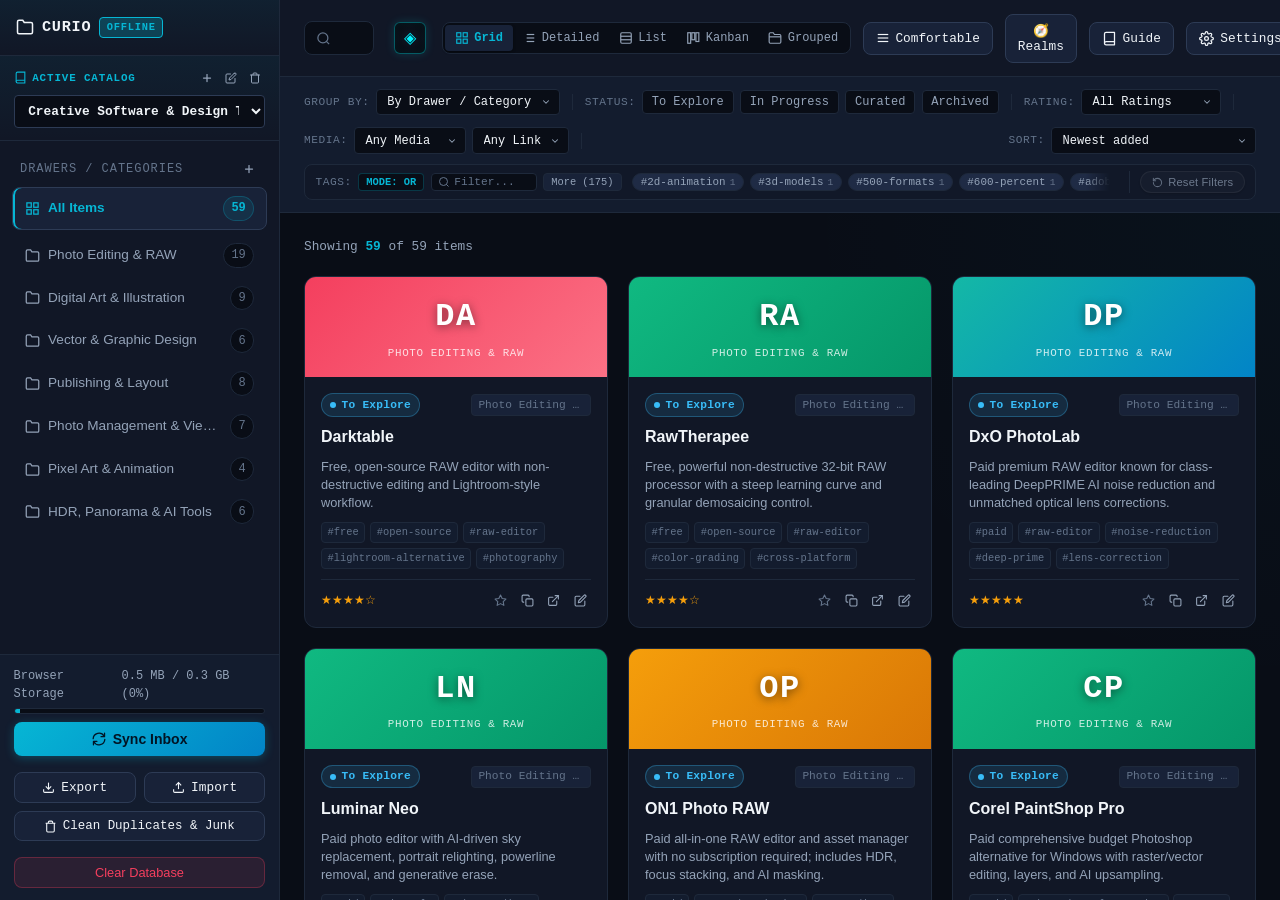
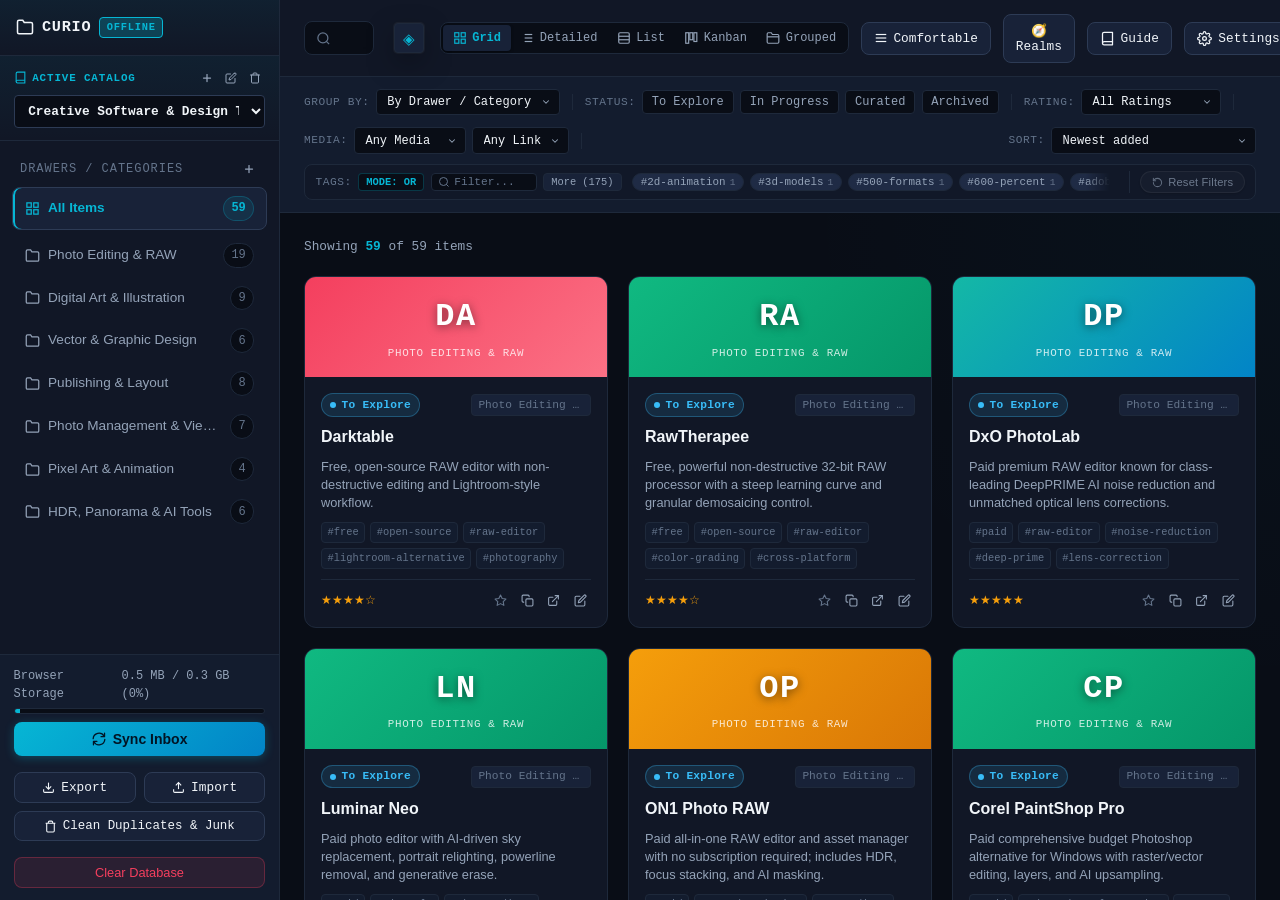
